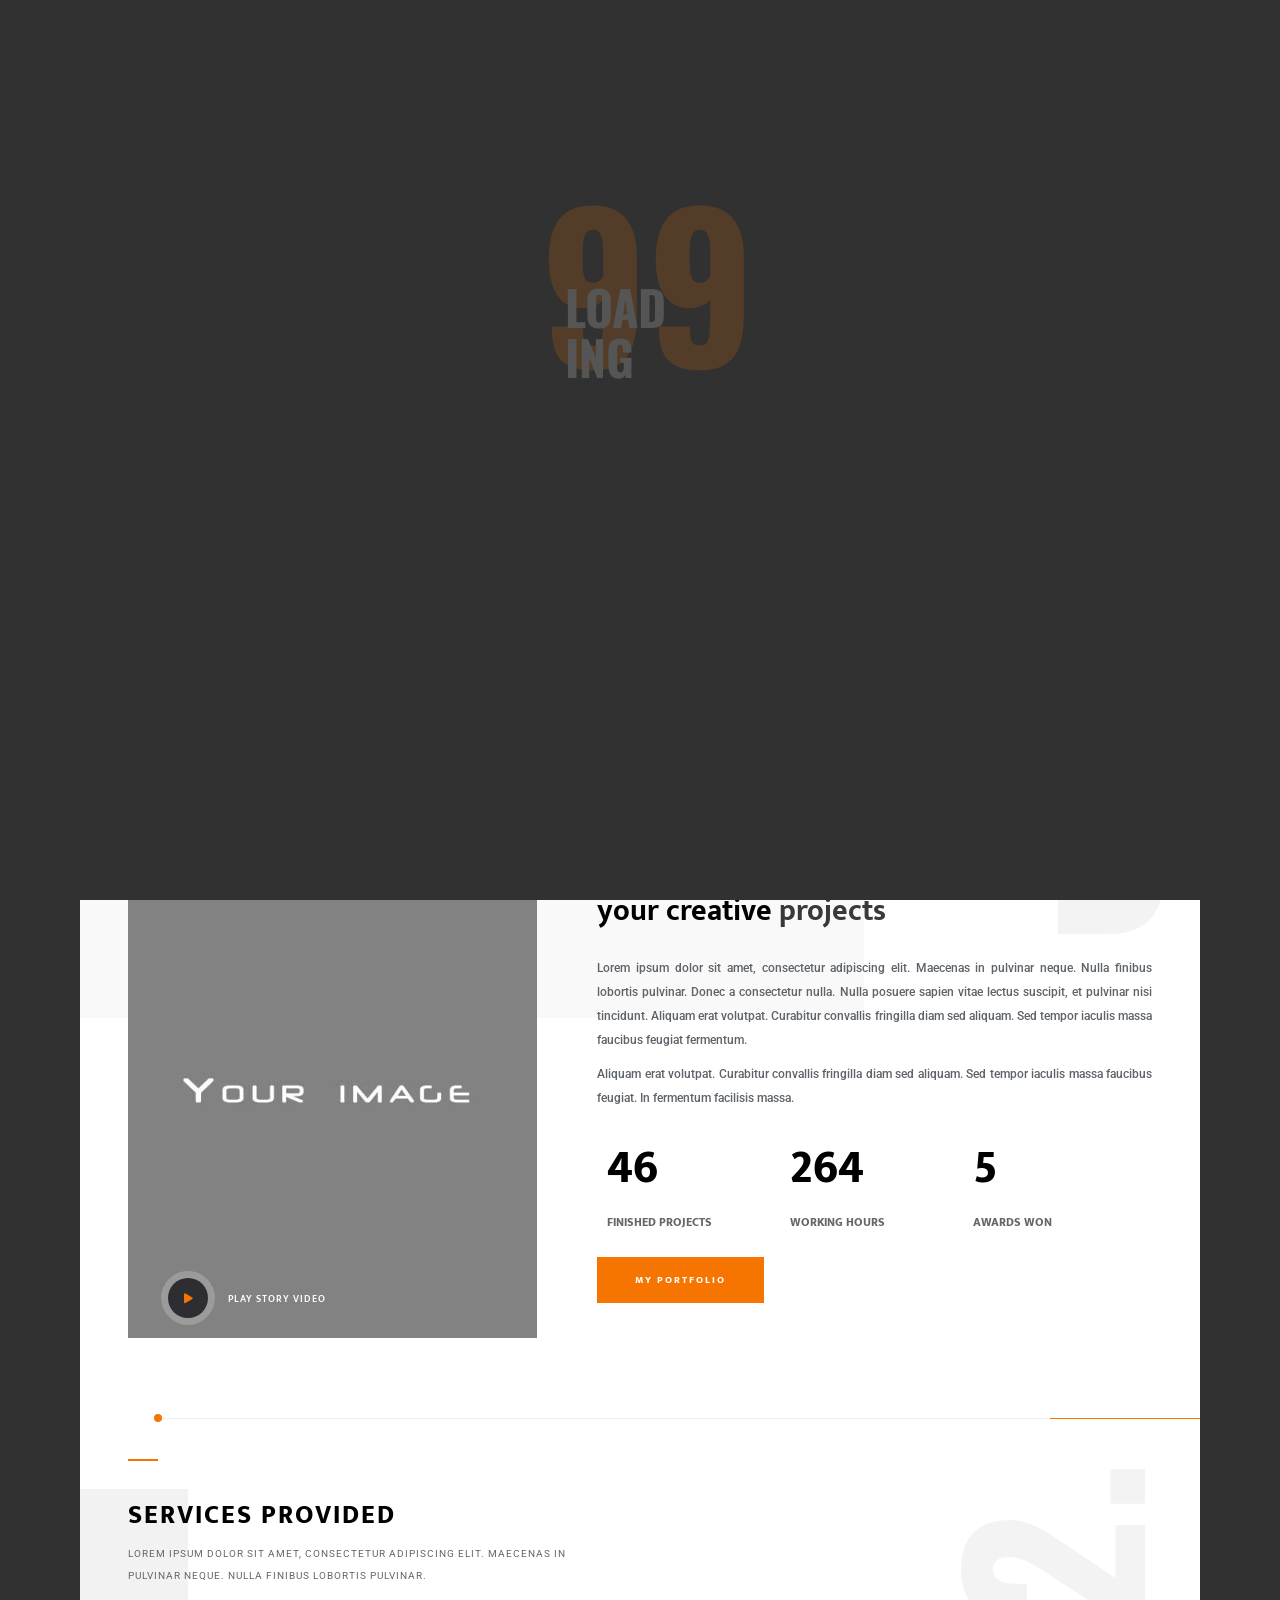
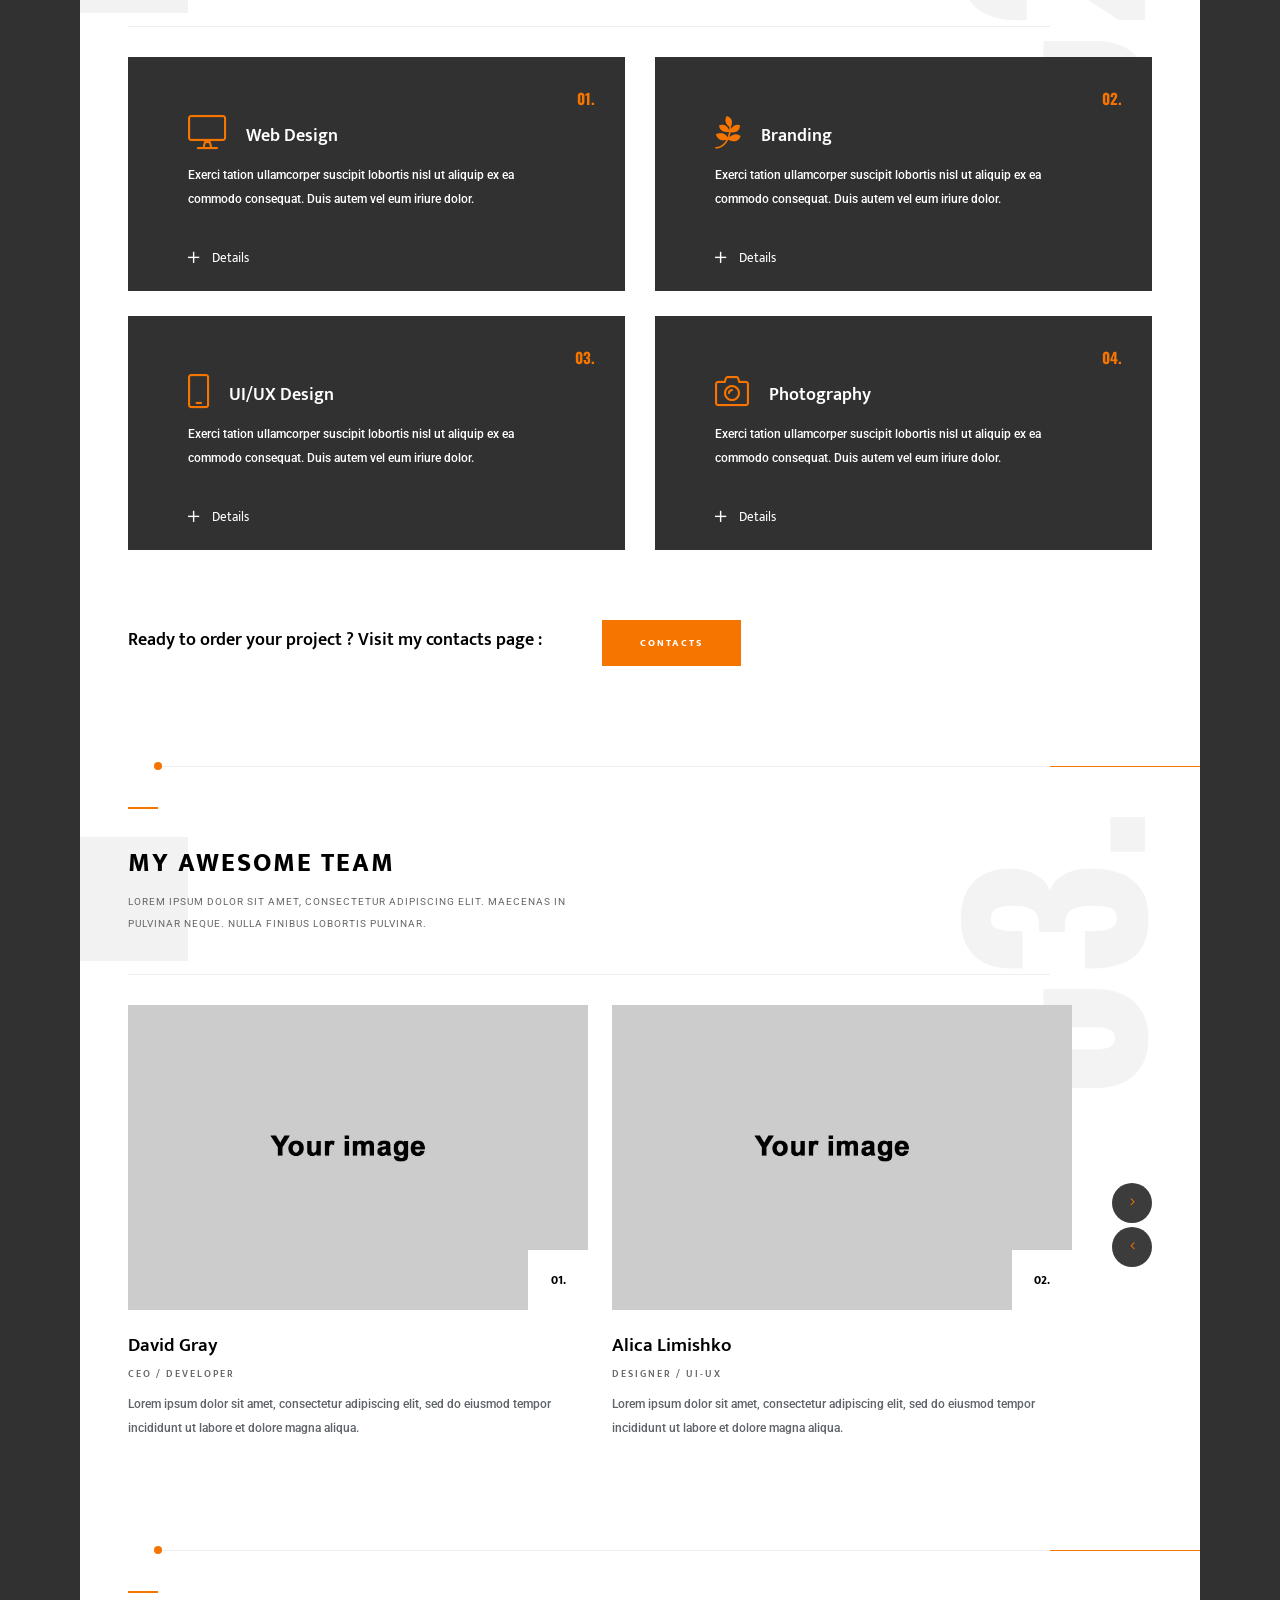
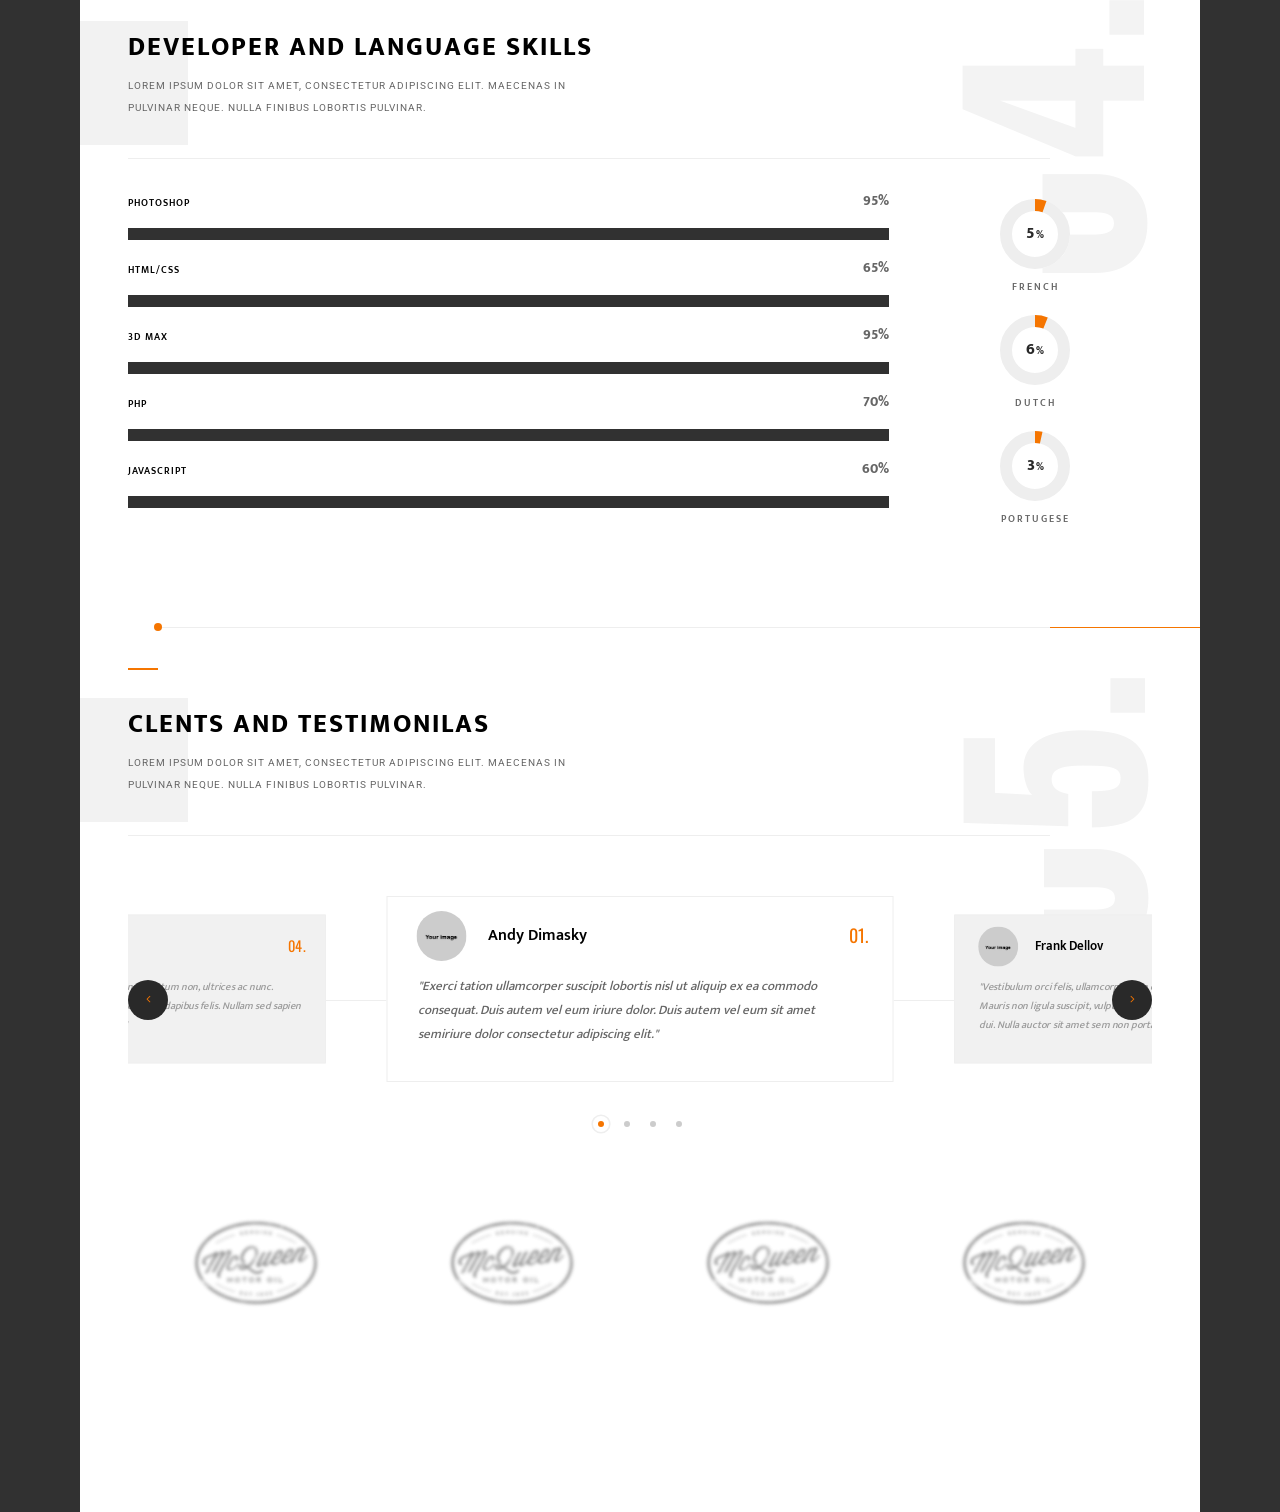
==== zonar/about.html @ 1a8ef39c "Initial commit" ====
<!DOCTYPE HTML>
<html lang="en">
    <head>
        <!--=============== basic  ===============-->
        <meta charset="UTF-8">
        <title>About Zonar - Creative  Responsive Personal Portfolio</title>
        <meta name="viewport" content="width=device-width, initial-scale=1.0, minimum-scale=1.0, maximum-scale=1.0, user-scalable=no">
        <meta name="robots" content="index, follow"/>
        <meta name="keywords" content=""/>
        <meta name="description" content=""/>
        <!--=============== css  ===============-->	
        <link type="text/css" rel="stylesheet" href="css/plugins.css">
        <link type="text/css" rel="stylesheet" href="css/style.css">
        <link type="text/css" rel="stylesheet" href="css/color.css">
        <!--=============== favicons ===============-->
        <link rel="shortcut icon" href="images/favicon.ico">
    </head>
    <body>
        <!-- loader   -->
        <div class="loader">
            <div class="loading-text-container "><span class="loading-text">Load<strong>ing</strong></span> <span class="loader_count">0</span></div>
            <div class="loader-anim"></div>
            <div class="loader-anim2 color-bg"></div>
        </div>
        <!-- loader  end-->
        <!-- main start  -->
        <div id="main">
            <!-- header--> 
            <header class="main-header">
                <!-- logo  -->
                <a href="index.html" class="ajax logo-holder"><img src="images/logo.png" alt=""></a>
                <!-- logo end -->
                <!-- nav-button-wrap-->
                <div class="nav-button but-hol">
                    <span  class="ncs"></span>
                    <span class="nos"></span>
                    <span class="nbs"></span>
                    <div class="menu-button-text">Menu</div>
                </div>
                <!-- nav-button-wrap end--> 
                <!-- header-contacts--> 
                <div class="header-contacts">
                    <ul>
                        <li><span>01. Call </span> <a href="tel:+4(897)56412322">+4(897)56412322</a></li>
                        <li><span>02. Write </span> <a href="mailto:theside@domain.com">zonar@domain.com</a></li>
                    </ul>
                    <a href="contacts.html" class="ajax contacts-btn">Get in touch</a>
                </div>
                <!-- header-contacts end--> 
            </header>
            <!-- header end--> 
            <!-- left-header-->      
            <aside class="left-header">
                <span class="lh_dec color-bg"></span>
                <div class="left-header_social">
                    <ul >
                        <li><a href="#" target="_blank"><i class="fab fa-facebook-f"></i></a></li>
                        <li><a href="#" target="_blank"><i class="fab fa-instagram"></i></a></li>
                        <li><a href="#" target="_blank"><i class="fab fa-twitter"></i></a></li>
                        <li><a href="#" target="_blank"><i class="fab fa-vk"></i></a></li>
                    </ul>
                </div>
            </aside>
            <!-- left-header end--> 
            <!-- share button--> 
            <div class="share-btn showshare color-bg"><span>Share <i class="fal fa-plus"></i></span></div>
            <!-- share button end--> 
            <!-- right header--> 
            <div class="hc_dec_color">
                <div class="page-subtitle"><span></span></div>
            </div>
            <!-- right header end--> 
            <!-- wrapper  -->	
            <div id="wrapper">
                <!-- navigation menu-->	
                <div class="nav-holder">
                    <div class="nav-holder-wrap but-hol">
                        <div class="nav-container fl-wrap">
                            <!-- nav -->
                            <nav class="nav-inner" id="menu">
                                <ul>
                                    <li>
                                        <a href="#">Home</a>
                                        <!--level 2 -->
                                        <ul>
                                            <li><a href="index.html" class="ajax">Slider</a></li>
                                            <li><a href="index2.html" class="ajax">Carousel</a></li>
                                            <li><a href="index3.html" class="ajax">Slideshow</a></li>
                                            <li><a href="index4.html" class="ajax">Video</a></li>
                                            <li><a href="index5.html" class="ajax">Image</a></li>
                                        </ul>
                                        <!--level 2 end -->
                                    </li>
                                    <li><a href="about.html" class="ajax act-link">About</a></li>
                                    <li>
                                        <a href="#">Portfolio</a>
                                        <!--level 2 -->
                                        <ul>
                                            <li><a href="portfolio.html" class="ajax">Horizonatal</a></li>
                                            <li><a href="portfolio3.html" class="ajax">Fullscreen Grid </a></li>
                                            <li><a href="portfolio2.html" class="ajax">Column Grid</a></li>
                                            <li><a href="portfolio4.html" class="ajax">Column Grid 2</a></li>
                                            <li>
                                                <a href="#">Single</a>
                                                <!--level 3 -->
                                                <ul>
                                                    <li><a href="portfolio-single.html" class="ajax">Style 1</a></li>
                                                    <li><a href="portfolio-single2.html" class="ajax">Style 2</a></li>
                                                    <li><a href="portfolio-single3.html" class="ajax">Style 3</a></li>
                                                    <li><a href="portfolio-single4.html" class="ajax">Style 4</a></li>
                                                    <li><a href="portfolio-single5.html" class="ajax">Style 5</a></li>
                                                </ul>
                                                <!--level 3 end -->
                                            </li>
                                        </ul>
                                        <!--level 2 end -->
                                    </li>
                                    <li><a href="contacts.html" class="ajax">Contacts</a></li>
                                    <li><a href="blog.html" class="ajax">Blog</a></li>
                                </ul>
                            </nav>
                            <!-- nav end-->
                        </div>
                        <div class="nav-footer"><span>&#169; Zonar 2020  /  All rights reserved. </span></div>
                        <div class="nav-holder-wrap_line"></div>
                        <div class="nav-holder-wrap_dec"></div>
                    </div>
                </div>
                <div class="nav-overlay"></div>
                <!-- navigation menu end  -->	
                <!-- content-->    
                <div class="content"  data-pagetitle="about me">
                    <div class="page-scroll-nav">
                        <nav class="scroll-init page-scroll-nav_wrap">
                            <ul class="no-list-style init_hidden_filter">
                                <li><a class="scroll-link fbgs act-sec" href="#sec1" data-bgtext="01"><span>About</span></a></li>
                                <li><a class="scroll-link fbgs" href="#sec2" data-bgtext="02"><span>Services</span></a></li>
                                <li><a class="scroll-link fbgs" href="#sec3" data-bgtext="03"><span>Team</span></a></li>
                                <li><a class="scroll-link fbgs" href="#sec4" data-bgtext="04"><span>Skills</span></a></li>
                                <li><a class="scroll-link fbgs" href="#sec5" data-bgtext="05"><span>Clients</span></a></li>
                            </ul>
                            <div class="psn_button act-filter"><i class="fal fa-sort"></i> FIlter </div>
                        </nav>
                    </div>
                    <!-- hero-section-dec-->                  
                    <div class="hero-section-dec color-bg">
                        <div class="progress-indicator">
                            <svg xmlns="http://www.w3.org/2000/svg"
                                viewBox="-1 -1 34 34">
                                <circle cx="16" cy="16" r="15.9155"
                                    class="progress-bar__background" />
                                <circle cx="16" cy="16" r="15.9155"
                                    class="progress-bar__progress 
                                    js-progress-bar" />
                            </svg>
                        </div>
                    </div>
                    <!-- hero-section-dec end--> 
                    <!--fixed-column-wrap-->
                    <div class="fixed-column-wrap">
                        <div class="pr-bg"></div>
                        <!--fixed-column-wrap-content-->
                        <div class="fixed-column-wrap-content">
                            <!--slideshow-container-->
                            <div class="slideshow-container">
                                <div class="slideshow-container_wrap fl-wrap full-height">
                                    <div class="swiper-container">
                                        <div class="swiper-wrapper">
                                            <!--ms_item-->
                                            <div class="swiper-slide">
                                                <div class="ms-item_fs fl-wrap">
                                                    <div class="bg par-elem"  data-bg="images/bg/1.jpg"  ></div>
                                                </div>
                                            </div>
                                            <!--ms_item end-->
                                            <!--ms_item-->
                                            <div class="swiper-slide ">
                                                <div class="ms-item_fs fl-wrap">
                                                    <div class="bg par-elem"  data-bg="images/bg/1.jpg"></div>
                                                </div>
                                            </div>
                                            <!--ms_item end-->
                                            <!--ms_item-->
                                            <div class="swiper-slide">
                                                <div class="ms-item_fs fl-wrap">
                                                    <div class="bg par-elem"  data-bg="images/bg/1.jpg"></div>
                                                </div>
                                            </div>
                                            <!--ms_item end-->
                                        </div>
                                    </div>
                                </div>
                            </div>
                            <!--slideshow-container end--> 
                            <div class="overlay"></div>
                            <div class="progress-bar-wrap bot-element">
                                <div class="progress-bar"></div>
                            </div>
                            <!--fixed-column-wrap_title-->
                            <div class="fixed-column-wrap_title first-tile_load">
                                <h2>About My<br> Studio</h2>
                                <p>Lorem ipsum dolor sit amet, consectetur adipiscing elit. Maecenas in pulvinar neque. Nulla finibus lobortis pulvinar.</p>
                            </div>
                            <!--fixed-column-wrap_title end-->
                            <div class="fixed-column-dec"></div>
                            <div class="scroll-notifer">Scroll Down  </div>
                            <div class="section-counter">
                                <div class="sc_current"><span>01</span></div>
                                <div class="sc_total"></div>
                            </div>
                            <div class="fcwc-pagination fcwc-wrap"></div>
                        </div>
                        <!--fixed-column-wrap-content end-->                                     
                    </div>
                    <!--fixed-column-wrap end-->
                    <!--column-wrap--> 
                    <div class="column-wrap">
                        <!--column-wrap-container -->   
                        <div class="column-wrap-container fl-wrap">
                            <div class="col-wc_dec"></div>
                            <section class="scroll_sec" id="sec1">
                                <div class="container">
                                    <div class="section-title">
                                        <h3>Some   Words About Me  </h3>
                                        <p>Lorem ipsum dolor sit amet, consectetur adipiscing elit. Maecenas in pulvinar neque. Nulla finibus lobortis pulvinar.  </p>
                                    </div>
                                    <div class="row">
                                        <div class="col-sm-5">
                                            <div class="dec-img   fl-wrap">
                                                <img src="images/about.jpg" class="respimg" alt="">
                                                <a class="video_link image-popup" href="https://vimeo.com/34741214"><i class="fas fa-play"></i><span>Play Story video</span></a>
                                            </div>
                                        </div>
                                        <div class="col-sm-7">
                                            <div class="main-about fl-wrap">
                                                <h2>Innovative solutions to boost <br><span> your creative </span>  projects</h2>
                                                <p>Lorem ipsum dolor sit amet, consectetur adipiscing elit. Maecenas in pulvinar neque. Nulla finibus lobortis pulvinar. Donec a consectetur nulla. Nulla posuere sapien vitae lectus suscipit, et pulvinar nisi tincidunt. Aliquam erat volutpat. Curabitur convallis fringilla diam sed aliquam. Sed tempor iaculis massa faucibus feugiat fermentum.</p>
                                                <p> Aliquam erat volutpat. Curabitur convallis fringilla diam sed aliquam. Sed tempor iaculis massa faucibus feugiat. In fermentum facilisis massa.</p>
                                                <div class="facts-container fl-wrap">
                                                    <!-- inline-facts -->
                                                    <div class="inline-facts-wrap">
                                                        <div class="inline-facts">
                                                            <div class="milestone-counter">
                                                                <div class="stats animaper">
                                                                    <div class="num" data-content="0" data-num="145">0</div>
                                                                </div>
                                                            </div>
                                                            <h6>Finished projects</h6>
                                                        </div>
                                                    </div>
                                                    <!-- inline-facts end -->
                                                    <!-- inline-facts  -->
                                                    <div class="inline-facts-wrap">
                                                        <div class="inline-facts">
                                                            <div class="milestone-counter">
                                                                <div class="stats animaper">
                                                                    <div class="num" data-content="0" data-num="825">0</div>
                                                                </div>
                                                            </div>
                                                            <h6>Working hours</h6>
                                                        </div>
                                                    </div>
                                                    <!-- inline-facts end -->
                                                    <!-- inline-facts  -->
                                                    <div class="inline-facts-wrap">
                                                        <div class="inline-facts">
                                                            <div class="milestone-counter">
                                                                <div class="stats animaper">
                                                                    <div class="num" data-content="0" data-num="15">0</div>
                                                                </div>
                                                            </div>
                                                            <h6>Awards won</h6>
                                                        </div>
                                                    </div>
                                                    <!-- inline-facts end --> 
                                                </div>
                                                <a href="portfolio.html" class="btn ajax  color-bg  fl-btn"><span>My Portfolio</span></a>
                                            </div>
                                        </div>
                                    </div>
                                </div>
                                <div class="section-number"> <span>0</span>1. </div>
                            </section>
                            <!-- section end-->
                            <div class="section-separator fl-wrap"><span></span></div>
                            <!-- section  --> 
                            <section class="scroll_sec" id="sec2">
                                <div class="container">
                                    <div class="section-title">
                                        <h3>Services Provided</h3>
                                        <p>Lorem ipsum dolor sit amet, consectetur adipiscing elit. Maecenas in pulvinar neque. Nulla finibus lobortis pulvinar.  </p>
                                    </div>
                                    <!--process-wrap  -->
                                    <div class="process-wrap fl-wrap">
                                        <div class="row">
                                            <div class=" col-sm-6">
                                                <div class="process-details">
                                                    <span class="pd-icon">
                                                    <i class="fal fa-desktop"></i>
                                                    </span>
                                                    <h4>Web Design</h4>
                                                    <div class="clearfix"></div>
                                                    <p>Exerci tation ullamcorper suscipit lobortis nisl ut aliquip ex ea commodo consequat. Duis autem vel eum iriure dolor.</p>
                                                    <span class="process-numder">01.</span>
                                                    <div class="show-phdc"><i class="fal fa-plus"></i> <span>Details</span></div>
                                                    <div class="proces-details-content">
                                                        <div class="close-hidden_pdc"><i class="fal fa-times"></i></div>
                                                        <div class="proces-details-content-wrap">
                                                            <ul class="pdcw_list fl-wrap">
                                                                <li>Concept</li>
                                                                <li>Design</li>
                                                                <li>3D Modeling</li>
                                                            </ul>
                                                            <p>Cras mattis iudicium purus sit amet fermentum at nos hinc posthac, sitientis piros afros. Lorem ipsum dolor sit amet, consectetur adipisici elit, petierunt uti sibi concilium totius Galliae in diem sed eius mod tempor incidunt ut labore et dolore magna aliqua. Pellentesque habitant morbi tristique senectus et netus piros labore et dolore magna.</p>
                                                        </div>
                                                    </div>
                                                </div>
                                            </div>
                                            <div class=" col-sm-6">
                                                <div class="process-details">
                                                    <span class="pd-icon">
                                                    <i class="fab fa-pagelines"></i>
                                                    </span>
                                                    <h4>Branding</h4>
                                                    <div class="clearfix"></div>
                                                    <p>Exerci tation ullamcorper suscipit lobortis nisl ut aliquip ex ea commodo consequat. Duis autem vel eum iriure dolor.</p>
                                                    <span class="process-numder">02.</span>
                                                    <div class="show-phdc"><i class="fal fa-plus"></i> <span>Details</span></div>
                                                    <div class="proces-details-content">
                                                        <div class="close-hidden_pdc"><i class="fal fa-times"></i></div>
                                                        <div class="proces-details-content-wrap">
                                                            <ul class="pdcw_list fl-wrap">
                                                                <li>Concept</li>
                                                                <li>Design</li>
                                                                <li>3D Modeling</li>
                                                            </ul>
                                                            <p>Cras mattis iudicium purus sit amet fermentum at nos hinc posthac, sitientis piros afros. Lorem ipsum dolor sit amet, consectetur adipisici elit, petierunt uti sibi concilium totius Galliae in diem sed eius mod tempor incidunt ut labore et dolore magna aliqua. Pellentesque habitant morbi tristique senectus et netus piros labore et dolore magna.</p>
                                                        </div>
                                                    </div>
                                                </div>
                                            </div>
                                            <div class=" col-sm-6">
                                                <div class="process-details">
                                                    <span class="pd-icon">
                                                    <i class="fal fa-mobile-android"></i>
                                                    </span>
                                                    <h4>UI/UX Design</h4>
                                                    <div class="clearfix"></div>
                                                    <p>Exerci tation ullamcorper suscipit lobortis nisl ut aliquip ex ea commodo consequat. Duis autem vel eum iriure dolor.</p>
                                                    <span class="process-numder">03.</span>
                                                    <div class="show-phdc"><i class="fal fa-plus"></i> <span>Details</span></div>
                                                    <div class="proces-details-content">
                                                        <div class="close-hidden_pdc"><i class="fal fa-times"></i></div>
                                                        <div class="proces-details-content-wrap">
                                                            <ul class="pdcw_list fl-wrap">
                                                                <li>Concept</li>
                                                                <li>Design</li>
                                                                <li>3D Modeling</li>
                                                            </ul>
                                                            <p>Cras mattis iudicium purus sit amet fermentum at nos hinc posthac, sitientis piros afros. Lorem ipsum dolor sit amet, consectetur adipisici elit, petierunt uti sibi concilium totius Galliae in diem sed eius mod tempor incidunt ut labore et dolore magna aliqua. Pellentesque habitant morbi tristique senectus et netus piros labore et dolore magna.</p>
                                                        </div>
                                                    </div>
                                                </div>
                                            </div>
                                            <div class=" col-sm-6">
                                                <div class="process-details">
                                                    <span class="pd-icon">
                                                    <i class="fal fa-camera-alt"></i>
                                                    </span>
                                                    <h4>Photography</h4>
                                                    <div class="clearfix"></div>
                                                    <p>Exerci tation ullamcorper suscipit lobortis nisl ut aliquip ex ea commodo consequat. Duis autem vel eum iriure dolor.</p>
                                                    <span class="process-numder">04.</span>
                                                    <div class="show-phdc"><i class="fal fa-plus"></i> <span>Details</span></div>
                                                    <div class="proces-details-content">
                                                        <div class="close-hidden_pdc"><i class="fal fa-times"></i></div>
                                                        <div class="proces-details-content-wrap">
                                                            <ul class="pdcw_list fl-wrap">
                                                                <li>Concept</li>
                                                                <li>Design</li>
                                                                <li>3D Modeling</li>
                                                            </ul>
                                                            <p>Cras mattis iudicium purus sit amet fermentum at nos hinc posthac, sitientis piros afros. Lorem ipsum dolor sit amet, consectetur adipisici elit, petierunt uti sibi concilium totius Galliae in diem sed eius mod tempor incidunt ut labore et dolore magna aliqua. Pellentesque habitant morbi tristique senectus et netus piros labore et dolore magna.</p>
                                                        </div>
                                                    </div>
                                                </div>
                                            </div>
                                        </div>
                                    </div>
                                    <!--process-wrap   end-->                                         
                                    <div class="srv-link-text fl-wrap">
                                        <h4>Ready to order your project ? Visit my contacts page :  </h4>
                                        <a href="contacts.html" class="btn ajax color-bg  fl-btn"><span>Contacts</span></a>
                                    </div>
                                </div>
                                <div class="section-number"> <span>0</span>2. </div>
                            </section>
                            <!-- section end-->
                            <div class="section-separator fl-wrap"><span></span></div>
                            <!--section -->
                            <section class="scroll_sec" id="sec3">
                                <div class="container">
                                    <div class="section-title">
                                        <h3>My Awesome Team</h3>
                                        <p>Lorem ipsum dolor sit amet, consectetur adipiscing elit. Maecenas in pulvinar neque. Nulla finibus lobortis pulvinar.  </p>
                                    </div>
                                    <!--grid-carousel-wrap -->
                                    <div class="grid-carousel-wrap fl-wrap">
                                        <div class="grid-carousel fl-wrap">
                                            <div class="swiper-container">
                                                <div class="swiper-wrapper">
                                                    <!-- team-box   --> 
                                                    <div class="swiper-slide">
                                                        <div class="team-box">
                                                            <div class="team-photo">
                                                                <div class="overlay"></div>
                                                                <img src="images/team/1.jpg" alt="" class="respimg"> 	
                                                                <a href="#" class="team-contact_btn color-bg"><i class="fal fa-envelope"></i></a>
                                                                <div class="team-info-num">01.</div>
                                                                <ul class="team-social">
                                                                    <li><a href="#" target="_blank"><i class="fab fa-facebook-f"></i></a></li>
                                                                    <li><a href="#" target="_blank"><i class="fab fa-instagram"></i></a></li>
                                                                    <li><a href="#" target="_blank"><i class="fab fa-twitter"></i></a></li>
                                                                    <li><a href="#" target="_blank"><i class="fab fa-vk"></i></a></li>
                                                                </ul>
                                                            </div>
                                                            <div class="team-info">
                                                                <h3>David Gray</h3>
                                                                <h4>CEO / Developer</h4>
                                                                <p>Lorem ipsum dolor sit amet, consectetur adipiscing elit, sed do eiusmod tempor incididunt ut labore et dolore magna aliqua.  </p>
                                                            </div>
                                                        </div>
                                                    </div>
                                                    <!-- team-box   end--> 
                                                    <!-- team-box   --> 
                                                    <div class="swiper-slide">
                                                        <div class="team-box">
                                                            <div class="team-photo">
                                                                <div class="overlay"></div>
                                                                <img src="images/team/1.jpg" alt="" class="respimg"> 	
                                                                <a href="#" class="team-contact_btn color-bg"><i class="fal fa-envelope"></i></a>
                                                                <div class="team-info-num">02.</div>
                                                                <ul class="team-social">
                                                                    <li><a href="#" target="_blank"><i class="fab fa-facebook-f"></i></a></li>
                                                                    <li><a href="#" target="_blank"><i class="fab fa-instagram"></i></a></li>
                                                                    <li><a href="#" target="_blank"><i class="fab fa-twitter"></i></a></li>
                                                                    <li><a href="#" target="_blank"><i class="fab fa-vk"></i></a></li>
                                                                </ul>
                                                            </div>
                                                            <div class="team-info">
                                                                <h3>Alica Limishko</h3>
                                                                <h4>Designer / UI-Ux</h4>
                                                                <p>Lorem ipsum dolor sit amet, consectetur adipiscing elit, sed do eiusmod tempor incididunt ut labore et dolore magna aliqua.  </p>
                                                            </div>
                                                        </div>
                                                    </div>
                                                    <!-- team-box   end-->
                                                    <!-- team-box   --> 
                                                    <div class="swiper-slide">
                                                        <div class="team-box">
                                                            <div class="team-photo">
                                                                <div class="overlay"></div>
                                                                <img src="images/team/1.jpg" alt="" class="respimg"> 	
                                                                <a href="#" class="team-contact_btn color-bg"><i class="fal fa-envelope"></i></a>
                                                                <div class="team-info-num">03.</div>
                                                                <ul class="team-social">
                                                                    <li><a href="#" target="_blank"><i class="fab fa-facebook-f"></i></a></li>
                                                                    <li><a href="#" target="_blank"><i class="fab fa-instagram"></i></a></li>
                                                                    <li><a href="#" target="_blank"><i class="fab fa-twitter"></i></a></li>
                                                                    <li><a href="#" target="_blank"><i class="fab fa-vk"></i></a></li>
                                                                </ul>
                                                            </div>
                                                            <div class="team-info">
                                                                <h3>Kevin Brunty</h3>
                                                                <h4>Photographer / Designer</h4>
                                                                <p>Lorem ipsum dolor sit amet, consectetur adipiscing elit, sed do eiusmod tempor incididunt ut labore et dolore magna aliqua.  </p>
                                                            </div>
                                                        </div>
                                                    </div>
                                                    <!-- team-box   end-->                                                    
                                                </div>
                                            </div>
                                        </div>
                                        <div class="gc-slider-cont-wrap">
                                            <div class="gc-slider-cont gc-slider-cont-next"><i class="fal fa-angle-right"></i></div>
                                            <div class="gc-slider-cont gc-slider-cont-prev"><i class="fal fa-angle-left"></i></div>
                                        </div>
                                    </div>
                                    <!--grid-carousel-wrap end -->
                                </div>
                                <div class="section-number"> <span>0</span>3. </div>
                            </section>
                            <!--section end-->     
                            <div class="section-separator fl-wrap"><span></span></div>
                            <!-- section  -->                      
                            <section class="scroll_sec" id="sec4">
                                <div class="container">
                                    <div class="section-title">
                                        <h3>Developer  and  Language  Skills</h3>
                                        <p>Lorem ipsum dolor sit amet, consectetur adipiscing elit. Maecenas in pulvinar neque. Nulla finibus lobortis pulvinar.  </p>
                                    </div>
                                    <div class="row">
                                        <div class="col-md-9">
                                            <div class="skillbar-box animaper">
                                                <div class="pr-bg pr-bg-white"></div>
                                                <!-- skill 1-->
                                                <div class="custom-skillbar-title"><span>Photoshop</span></div>
                                                <div class="skill-bar-percent">95%</div>
                                                <div class="skillbar-bg" data-percent="95%">
                                                    <div class="custom-skillbar"></div>
                                                </div>
                                                <!-- skill 2-->
                                                <div class="custom-skillbar-title"><span>HTML/Css</span></div>
                                                <div class="skill-bar-percent">65%</div>
                                                <div class="skillbar-bg" data-percent="65%">
                                                    <div class="custom-skillbar"></div>
                                                </div>
                                                <!-- skill 3-->
                                                <div class="custom-skillbar-title"><span>3D MAX</span></div>
                                                <div class="skill-bar-percent">95%</div>
                                                <div class="skillbar-bg" data-percent="95%">
                                                    <div class="custom-skillbar"></div>
                                                </div>
                                                <!-- skill 4-->
                                                <div class="custom-skillbar-title"><span>PHP</span></div>
                                                <div class="skill-bar-percent">70%</div>
                                                <div class="skillbar-bg" data-percent="70%">
                                                    <div class="custom-skillbar"></div>
                                                </div>
                                                <!-- skill 5-->
                                                <div class="custom-skillbar-title"><span>Javascript</span></div>
                                                <div class="skill-bar-percent">60%</div>
                                                <div class="skillbar-bg" data-percent="60%">
                                                    <div class="custom-skillbar"></div>
                                                </div>
                                            </div>
                                        </div>
                                        <div class="col-md-3">
                                            <div class="piechart-holder animaper" data-skcolor="#F57500">
                                                <!-- 1  -->
                                                <div class="piechart">
                                                    <span class="chart" data-percent="85">
                                                    <span class="percent"></span>
                                                    </span>
                                                    <div class="clearfix"></div>
                                                    <h4>French</h4>
                                                </div>
                                                <!-- 1 end -->
                                                <!-- 2  -->
                                                <div class="piechart">
                                                    <span class="chart" data-percent="95">
                                                    <span class="percent"></span>
                                                    </span>
                                                    <div class="clearfix"></div>
                                                    <h4>Dutch</h4>
                                                </div>
                                                <!-- 2 end  -->
                                                <!-- 2  -->
                                                <div class="piechart">
                                                    <span class="chart" data-percent="55">
                                                    <span class="percent"></span>
                                                    </span>
                                                    <div class="clearfix"></div>
                                                    <h4>Portugese</h4>
                                                </div>
                                                <!-- 2 end  -->                                                 
                                            </div>
                                        </div>
                                    </div>
                                </div>
                                <div class="section-number"> <span>0</span>4. </div>
                            </section>
                            <!--section end-->
                            <div class="section-separator fl-wrap"><span></span></div>
                            <!--section  --> 
                            <section class="scroll_sec" id="sec5">
                                <div class="container">
                                    <div class="section-title">
                                        <h3>Clents And Testimonilas</h3>
                                        <p>Lorem ipsum dolor sit amet, consectetur adipiscing elit. Maecenas in pulvinar neque. Nulla finibus lobortis pulvinar.  </p>
                                    </div>
                                    <div class="testimonilas-carousel-wrap fl-wrap">
                                        <div class="tc-button tc-button-next"><i class="fal fa-angle-right"></i></div>
                                        <div class="tc-button tc-button-prev"><i class="fal fa-angle-left"></i></div>
                                        <div class="testimonilas-carousel">
                                            <div class="swiper-container">
                                                <div class="swiper-wrapper">
                                                    <!--testi-item-->
                                                    <div class="swiper-slide">
                                                        <div class="testi-item fl-wrap">
                                                            <div class="testi-avatar"><img src="images/avatar/1.jpg" alt=""></div>
                                                            <div class="testimonilas-text fl-wrap">
                                                                <h3>Andy Dimasky</h3>
                                                                <p>"Exerci tation ullamcorper suscipit lobortis nisl ut aliquip ex ea commodo consequat. Duis autem vel eum iriure dolor. Duis autem vel eum  sit amet semiriure dolor consectetur adipiscing elit."</p>
                                                                <span class="testi-number">01.</span>
                                                            </div>
                                                        </div>
                                                    </div>
                                                    <!--testi-item end-->
                                                    <!--testi-item-->
                                                    <div class="swiper-slide">
                                                        <div class="testi-item fl-wrap">
                                                            <div class="testi-avatar"><img src="images/avatar/1.jpg" alt=""></div>
                                                            <div class="testimonilas-text fl-wrap">
                                                                <h3>Frank Dellov</h3>
                                                                <p>"Vestibulum orci felis, ullamcorper non condimentum non, ultrices ac nunc. Mauris non ligula suscipit, vulputate mi accumsan, dapibus felis. Nullam sed sapien dui. Nulla auctor sit amet sem non porta. "</p>
                                                                <span class="testi-number">02.</span>
                                                            </div>
                                                        </div>
                                                    </div>
                                                    <!--testi-item end-->
                                                    <!--testi-item-->
                                                    <div class="swiper-slide">
                                                        <div class="testi-item fl-wrap">
                                                            <div class="testi-avatar"><img src="images/avatar/1.jpg" alt=""></div>
                                                            <div class="testimonilas-text fl-wrap">
                                                                <h3>Centa Simpson</h3>
                                                                <p>"Vestibulum orci felis, ullamcorper non condimentum non, ultrices ac nunc. Mauris non ligula suscipit, vulputate mi accumsan, dapibus felis. Nullam sed sapien dui. Nulla auctor sit amet sem non porta. "</p>
                                                                <span class="testi-number">03.</span>
                                                            </div>
                                                        </div>
                                                    </div>
                                                    <!--testi-item end-->
                                                    <!--testi-item-->
                                                    <div class="swiper-slide">
                                                        <div class="testi-item fl-wrap">
                                                            <div class="testi-avatar"><img src="images/avatar/1.jpg" alt=""></div>
                                                            <div class="testimonilas-text fl-wrap">
                                                                <h3>Nicolo Svensky</h3>
                                                                <p>"Vestibulum orci felis, ullamcorper non condimentum non, ultrices ac nunc. Mauris non ligula suscipit, vulputate mi accumsan, dapibus felis. Nullam sed sapien dui. Nulla auctor sit amet sem non porta. "</p>
                                                                <span class="testi-number">04.</span>
                                                            </div>
                                                        </div>
                                                    </div>
                                                    <!--testi-item end-->
                                                </div>
                                            </div>
                                        </div>
                                        <div class="tc-pagination"></div>
                                    </div>
                                    <!-- client-list -->
                                    <div class="fl-wrap client-list">
                                        <ul class="">
                                            <li><a href="#" target="_blank"><img src="images/clients/1.png" alt=""></a></li>
                                            <li><a href="#" target="_blank"><img src="images/clients/1.png" alt=""></a></li>
                                            <li><a href="#" target="_blank"><img src="images/clients/1.png" alt=""></a></li>
                                            <li><a href="#" target="_blank"><img src="images/clients/1.png" alt=""></a></li>
                                        </ul>
                                        <!-- client-list end-->
                                    </div>
                                </div>
                                <div class="section-number"> <span>0</span>5. </div>
                            </section>
                            <!--section end-->                 
                        </div>
                        <!--column-wrap-container end -->          
                    </div>
                    <!--column-wrap end-->    
                    <div class="to-top-btn to-top"><i class="fal fa-long-arrow-up"></i></div>
                </div>
                <!-- content end--> 
                <div class="hero-scroll-down-notifer">
                    <div class="scroll-down-wrap ">
                        <div class="mousey">
                            <div class="scroller"></div>
                        </div>
                    </div>
                    <i class="far fa-angle-down"></i>
                </div>
                <!-- share-wrapper-->
                <div class="share-wrapper">
                    <div class="close-share-btn"><i class="fal fa-long-arrow-left"></i></div>
                    <div class="share-container fl-wrap  isShare"></div>
                </div>
                <!-- share-wrapper  end -->						
            </div>
            <!-- wrapper end -->
            <!-- cursor-->
            <div class="element">
                <div class="element-item"></div>
            </div>
            <!-- cursor end-->
        </div>
        <!-- Main end -->
        <!--=============== scripts  ===============-->
        <script   src="js/jquery.min.js"></script>
        <script   src="js/plugins.js"></script>
        <script   src="js/scripts.js"></script>
    </body>
</html>
---- zonar/css/plugins.css ----
/* CSS Document */
@charset "utf-8";
/*-reset -*/ 
html,body,div,span,applet,object,iframe,h1,h2,h3,h4,h5,h6,p,blockquote,pre,a,abbr,acronym,address,big,cite,code,del,dfn,em,font,img,ins,kbd,q,s,samp,small,strike,strong,sub,sup,tt,var,dl,dt,dd,ol,ul,li,fieldset,form,label,legend,table,caption,tbody,tfoot,thead,tr,th,td{border:none;outline:0;font-weight:inherit;font-style:inherit;font-size:100%;font-family:inherit;vertical-align:baseline;text-decoration:none;margin:0;padding:0;}
table{border-collapse:separate;border-spacing:0}
blockquote:before,blockquote:after,q:before,q:after{content:""}
*{margin:0;padding:0;-webkit-box-sizing: border-box;-moz-box-sizing: border-box;box-sizing: border-box;}
article, aside, details, figcaption, figure, footer, header, hgroup, menu, nav, section {display: block; }								  
ol, ul { list-style: none;}
blockquote, q { quotes: none;}
:focus { outline: 0;}
table { border-collapse: collapse; border-spacing: 0;}
img { border: 0; -ms-interpolation-mode: bicubic; vertical-align: middle; }
a{text-decoration:none; position:relative; color:#000;}
audio,video,canvas {max-width: 100%;}
/*!  Bootstrap Grid  */
 @media (min-width:768px){.container{width:750px}}@media (min-width:992px){.container{width:970px}}@media (min-width:1064px){.container{width:1170px}}.container-fluid{margin-right:auto;margin-left:auto;padding-left:15px;padding-right:15px}.row{margin-left:-15px;margin-right:-15px}.col-xs-1, .col-sm-1, .col-md-1, .col-lg-1, .col-xs-2, .col-sm-2, .col-md-2, .col-lg-2, .col-xs-3, .col-sm-3, .col-md-3, .col-lg-3, .col-xs-4, .col-sm-4, .col-md-4, .col-lg-4, .col-xs-5, .col-sm-5, .col-md-5, .col-lg-5, .col-xs-6, .col-sm-6, .col-md-6, .col-lg-6, .col-xs-7, .col-sm-7, .col-md-7, .col-lg-7, .col-xs-8, .col-sm-8, .col-md-8, .col-lg-8, .col-xs-9, .col-sm-9, .col-md-9, .col-lg-9, .col-xs-10, .col-sm-10, .col-md-10, .col-lg-10, .col-xs-11, .col-sm-11, .col-md-11, .col-lg-11, .col-xs-12, .col-sm-12, .col-md-12, .col-lg-12{position:relative;min-height:1px;padding-left:15px;padding-right:15px}.col-xs-1, .col-xs-2, .col-xs-3, .col-xs-4, .col-xs-5, .col-xs-6, .col-xs-7, .col-xs-8, .col-xs-9, .col-xs-10, .col-xs-11, .col-xs-12{float:left}.col-xs-12{width:100%}.col-xs-11{width:91.66666667%}.col-xs-10{width:83.33333333%}.col-xs-9{width:75%}.col-xs-8{width:66.66666667%}.col-xs-7{width:58.33333333%}.col-xs-6{width:50%}.col-xs-5{width:41.66666667%}.col-xs-4{width:33.33333333%}.col-xs-3{width:25%}.col-xs-2{width:16.66666667%}.col-xs-1{width:8.33333333%}.col-xs-pull-12{right:100%}.col-xs-pull-11{right:91.66666667%}.col-xs-pull-10{right:83.33333333%}.col-xs-pull-9{right:75%}.col-xs-pull-8{right:66.66666667%}.col-xs-pull-7{right:58.33333333%}.col-xs-pull-6{right:50%}.col-xs-pull-5{right:41.66666667%}.col-xs-pull-4{right:33.33333333%}.col-xs-pull-3{right:25%}.col-xs-pull-2{right:16.66666667%}.col-xs-pull-1{right:8.33333333%}.col-xs-pull-0{right:auto}.col-xs-push-12{left:100%}.col-xs-push-11{left:91.66666667%}.col-xs-push-10{left:83.33333333%}.col-xs-push-9{left:75%}.col-xs-push-8{left:66.66666667%}.col-xs-push-7{left:58.33333333%}.col-xs-push-6{left:50%}.col-xs-push-5{left:41.66666667%}.col-xs-push-4{left:33.33333333%}.col-xs-push-3{left:25%}.col-xs-push-2{left:16.66666667%}.col-xs-push-1{left:8.33333333%}.col-xs-push-0{left:auto}.col-xs-offset-12{margin-left:100%}.col-xs-offset-11{margin-left:91.66666667%}.col-xs-offset-10{margin-left:83.33333333%}.col-xs-offset-9{margin-left:75%}.col-xs-offset-8{margin-left:66.66666667%}.col-xs-offset-7{margin-left:58.33333333%}.col-xs-offset-6{margin-left:50%}.col-xs-offset-5{margin-left:41.66666667%}.col-xs-offset-4{margin-left:33.33333333%}.col-xs-offset-3{margin-left:25%}.col-xs-offset-2{margin-left:16.66666667%}.col-xs-offset-1{margin-left:8.33333333%}.col-xs-offset-0{margin-left:0}@media (min-width:768px){.col-sm-1, .col-sm-2, .col-sm-3, .col-sm-4, .col-sm-5, .col-sm-6, .col-sm-7, .col-sm-8, .col-sm-9, .col-sm-10, .col-sm-11, .col-sm-12{float:left}.col-sm-12{width:100%}.col-sm-11{width:91.66666667%}.col-sm-10{width:83.33333333%}.col-sm-9{width:75%}.col-sm-8{width:66.66666667%}.col-sm-7{width:58.33333333%}.col-sm-6{width:50%}.col-sm-5{width:41.66666667%}.col-sm-4{width:33.33333333%}.col-sm-3{width:25%}.col-sm-2{width:16.66666667%}.col-sm-1{width:8.33333333%}.col-sm-pull-12{right:100%}.col-sm-pull-11{right:91.66666667%}.col-sm-pull-10{right:83.33333333%}.col-sm-pull-9{right:75%}.col-sm-pull-8{right:66.66666667%}.col-sm-pull-7{right:58.33333333%}.col-sm-pull-6{right:50%}.col-sm-pull-5{right:41.66666667%}.col-sm-pull-4{right:33.33333333%}.col-sm-pull-3{right:25%}.col-sm-pull-2{right:16.66666667%}.col-sm-pull-1{right:8.33333333%}.col-sm-pull-0{right:auto}.col-sm-push-12{left:100%}.col-sm-push-11{left:91.66666667%}.col-sm-push-10{left:83.33333333%}.col-sm-push-9{left:75%}.col-sm-push-8{left:66.66666667%}.col-sm-push-7{left:58.33333333%}.col-sm-push-6{left:50%}.col-sm-push-5{left:41.66666667%}.col-sm-push-4{left:33.33333333%}.col-sm-push-3{left:25%}.col-sm-push-2{left:16.66666667%}.col-sm-push-1{left:8.33333333%}.col-sm-push-0{left:auto}.col-sm-offset-12{margin-left:100%}.col-sm-offset-11{margin-left:91.66666667%}.col-sm-offset-10{margin-left:83.33333333%}.col-sm-offset-9{margin-left:75%}.col-sm-offset-8{margin-left:66.66666667%}.col-sm-offset-7{margin-left:58.33333333%}.col-sm-offset-6{margin-left:50%}.col-sm-offset-5{margin-left:41.66666667%}.col-sm-offset-4{margin-left:33.33333333%}.col-sm-offset-3{margin-left:25%}.col-sm-offset-2{margin-left:16.66666667%}.col-sm-offset-1{margin-left:8.33333333%}.col-sm-offset-0{margin-left:0}}@media (min-width:1064px){.col-md-1, .col-md-2, .col-md-3, .col-md-4, .col-md-5, .col-md-6, .col-md-7, .col-md-8, .col-md-9, .col-md-10, .col-md-11, .col-md-12{float:left}.col-md-12{width:100%}.col-md-11{width:91.66666667%}.col-md-10{width:83.33333333%}.col-md-9{width:75%}.col-md-8{width:66.66666667%}.col-md-7{width:58.33333333%}.col-md-6{width:50%}.col-md-5{width:41.66666667%}.col-md-4{width:33.33333333%}.col-md-3{width:25%}.col-md-2{width:16.66666667%}.col-md-1{width:8.33333333%}.col-md-pull-12{right:100%}.col-md-pull-11{right:91.66666667%}.col-md-pull-10{right:83.33333333%}.col-md-pull-9{right:75%}.col-md-pull-8{right:66.66666667%}.col-md-pull-7{right:58.33333333%}.col-md-pull-6{right:50%}.col-md-pull-5{right:41.66666667%}.col-md-pull-4{right:33.33333333%}.col-md-pull-3{right:25%}.col-md-pull-2{right:16.66666667%}.col-md-pull-1{right:8.33333333%}.col-md-pull-0{right:auto}.col-md-push-12{left:100%}.col-md-push-11{left:91.66666667%}.col-md-push-10{left:83.33333333%}.col-md-push-9{left:75%}.col-md-push-8{left:66.66666667%}.col-md-push-7{left:58.33333333%}.col-md-push-6{left:50%}.col-md-push-5{left:41.66666667%}.col-md-push-4{left:33.33333333%}.col-md-push-3{left:25%}.col-md-push-2{left:16.66666667%}.col-md-push-1{left:8.33333333%}.col-md-push-0{left:auto}.col-md-offset-12{margin-left:100%}.col-md-offset-11{margin-left:91.66666667%}.col-md-offset-10{margin-left:83.33333333%}.col-md-offset-9{margin-left:75%}.col-md-offset-8{margin-left:66.66666667%}.col-md-offset-7{margin-left:58.33333333%}.col-md-offset-6{margin-left:50%}.col-md-offset-5{margin-left:41.66666667%}.col-md-offset-4{margin-left:33.33333333%}.col-md-offset-3{margin-left:25%}.col-md-offset-2{margin-left:16.66666667%}.col-md-offset-1{margin-left:8.33333333%}.col-md-offset-0{margin-left:0}}@media (min-width:1200px){.col-lg-1, .col-lg-2, .col-lg-3, .col-lg-4, .col-lg-5, .col-lg-6, .col-lg-7, .col-lg-8, .col-lg-9, .col-lg-10, .col-lg-11, .col-lg-12{float:left}.col-lg-12{width:100%}.col-lg-11{width:91.66666667%}.col-lg-10{width:83.33333333%}.col-lg-9{width:75%}.col-lg-8{width:66.66666667%}.col-lg-7{width:58.33333333%}.col-lg-6{width:50%}.col-lg-5{width:41.66666667%}.col-lg-4{width:33.33333333%}.col-lg-3{width:25%}.col-lg-2{width:16.66666667%}.col-lg-1{width:8.33333333%}.col-lg-pull-12{right:100%}.col-lg-pull-11{right:91.66666667%}.col-lg-pull-10{right:83.33333333%}.col-lg-pull-9{right:75%}.col-lg-pull-8{right:66.66666667%}.col-lg-pull-7{right:58.33333333%}.col-lg-pull-6{right:50%}.col-lg-pull-5{right:41.66666667%}.col-lg-pull-4{right:33.33333333%}.col-lg-pull-3{right:25%}.col-lg-pull-2{right:16.66666667%}.col-lg-pull-1{right:8.33333333%}.col-lg-pull-0{right:auto}.col-lg-push-12{left:100%}.col-lg-push-11{left:91.66666667%}.col-lg-push-10{left:83.33333333%}.col-lg-push-9{left:75%}.col-lg-push-8{left:66.66666667%}.col-lg-push-7{left:58.33333333%}.col-lg-push-6{left:50%}.col-lg-push-5{left:41.66666667%}.col-lg-push-4{left:33.33333333%}.col-lg-push-3{left:25%}.col-lg-push-2{left:16.66666667%}.col-lg-push-1{left:8.33333333%}.col-lg-push-0{left:auto}.col-lg-offset-12{margin-left:100%}.col-lg-offset-11{margin-left:91.66666667%}.col-lg-offset-10{margin-left:83.33333333%}.col-lg-offset-9{margin-left:75%}.col-lg-offset-8{margin-left:66.66666667%}.col-lg-offset-7{margin-left:58.33333333%}.col-lg-offset-6{margin-left:50%}.col-lg-offset-5{margin-left:41.66666667%}.col-lg-offset-4{margin-left:33.33333333%}.col-lg-offset-3{margin-left:25%}.col-lg-offset-2{margin-left:16.66666667%}.col-lg-offset-1{margin-left:8.33333333%}.col-lg-offset-0{margin-left:0}}.clearfix:before,.clearfix:after,.container:before,.container:after,.container-fluid:before,.container-fluid:after,.row:before,.row:after{content:" ";display:table}.clearfix:after,.container:after,.container-fluid:after,.row:after{clear:both}.center-block{display:block;margin-left:auto;margin-right:auto}.pull-right{float:right !important}.pull-left{float:left !important}.hide{display:none !important}.show{display:block !important}.invisible{visibility:hidden}.text-hide{font:0/0 a;color:transparent;text-shadow:none;background-color:transparent;border:0}.hidden{display:none !important;visibility:hidden !important}.affix{position:fixed}@-ms-viewport{width:device-width}.visible-xs,.visible-sm,.visible-md,.visible-lg{display:none !important}.visible-xs-block,.visible-xs-inline,.visible-xs-inline-block,.visible-sm-block,.visible-sm-inline,.visible-sm-inline-block,.visible-md-block,.visible-md-inline,.visible-md-inline-block,.visible-lg-block,.visible-lg-inline,.visible-lg-inline-block{display:none !important}@media (max-width:767px){.visible-xs{display:block !important}table.visible-xs{display:table}tr.visible-xs{display:table-row !important}th.visible-xs,td.visible-xs{display:table-cell !important}}@media (max-width:767px){.visible-xs-block{display:block !important}}@media (max-width:767px){.visible-xs-inline{display:inline !important}}@media (max-width:767px){.visible-xs-inline-block{display:inline-block !important}}@media (min-width:768px) and (max-width:991px){.visible-sm{display:block !important}table.visible-sm{display:table}tr.visible-sm{display:table-row !important}th.visible-sm,td.visible-sm{display:table-cell !important}}@media (min-width:768px) and (max-width:991px){.visible-sm-block{display:block !important}}@media (min-width:768px) and (max-width:991px){.visible-sm-inline{display:inline !important}}@media (min-width:768px) and (max-width:991px){.visible-sm-inline-block{display:inline-block !important}}@media (min-width:992px) and (max-width:1199px){.visible-md{display:block !important}table.visible-md{display:table}tr.visible-md{display:table-row !important}th.visible-md,td.visible-md{display:table-cell !important}}@media (min-width:992px) and (max-width:1199px){.visible-md-block{display:block !important}}@media (min-width:992px) and (max-width:1199px){.visible-md-inline{display:inline !important}}@media (min-width:992px) and (max-width:1199px){.visible-md-inline-block{display:inline-block !important}}@media (min-width:1200px){.visible-lg{display:block !important}table.visible-lg{display:table}tr.visible-lg{display:table-row !important}th.visible-lg,td.visible-lg{display:table-cell !important}}@media (min-width:1200px){.visible-lg-block{display:block !important}}@media (min-width:1200px){.visible-lg-inline{display:inline !important}}@media (min-width:1200px){.visible-lg-inline-block{display:inline-block !important}}@media (max-width:767px){.hidden-xs{display:none !important}}@media (min-width:768px) and (max-width:991px){.hidden-sm{display:none !important}}@media (min-width:992px) and (max-width:1199px){.hidden-md{display:none !important}}@media (min-width:1200px){.hidden-lg{display:none !important}}.visible-print{display:none !important}@media print{.visible-print{display:block !important}table.visible-print{display:table}tr.visible-print{display:table-row !important}th.visible-print,td.visible-print{display:table-cell !important}}.visible-print-block{display:none !important}@media print{.visible-print-block{display:block !important}}.visible-print-inline{display:none !important}@media print{.visible-print-inline{display:inline !important}}.visible-print-inline-block{display:none !important}@media print{.visible-print-inline-block{display:inline-block !important}}@media print{.hidden-print{display:none !important}}
/*!
 * Font Awesome Pro 5.12.0 by @fontawesome - https://fontawesome.com
 * License - https://fontawesome.com/license (Commercial License)
 */
.fa,.fab,.fad,.fal,.far,.fas{-moz-osx-font-smoothing:grayscale;-webkit-font-smoothing:antialiased;display:inline-block;font-style:normal;font-variant:normal;text-rendering:auto;line-height:1}.fa-lg{font-size:1.33333em;line-height:.75em;vertical-align:-.0667em}.fa-xs{font-size:.75em}.fa-sm{font-size:.875em}.fa-1x{font-size:1em}.fa-2x{font-size:2em}.fa-3x{font-size:3em}.fa-4x{font-size:4em}.fa-5x{font-size:5em}.fa-6x{font-size:6em}.fa-7x{font-size:7em}.fa-8x{font-size:8em}.fa-9x{font-size:9em}.fa-10x{font-size:10em}.fa-fw{text-align:center;width:1.25em}.fa-ul{list-style-type:none;margin-left:2.5em;padding-left:0}.fa-ul>li{position:relative}.fa-li{left:-2em;position:absolute;text-align:center;width:2em;line-height:inherit}.fa-border{border:.08em solid #eee;border-radius:.1em;padding:.2em .25em .15em}.fa-pull-left{float:left}.fa-pull-right{float:right}.fa.fa-pull-left,.fab.fa-pull-left,.fal.fa-pull-left,.far.fa-pull-left,.fas.fa-pull-left{margin-right:.3em}.fa.fa-pull-right,.fab.fa-pull-right,.fal.fa-pull-right,.far.fa-pull-right,.fas.fa-pull-right{margin-left:.3em}.fa-spin{-webkit-animation:fa-spin 2s linear infinite;animation:fa-spin 2s linear infinite}.fa-pulse{-webkit-animation:fa-spin 1s steps(8) infinite;animation:fa-spin 1s steps(8) infinite}@-webkit-keyframes fa-spin{0%{-webkit-transform:rotate(0deg);transform:rotate(0deg)}to{-webkit-transform:rotate(1turn);transform:rotate(1turn)}}@keyframes fa-spin{0%{-webkit-transform:rotate(0deg);transform:rotate(0deg)}to{-webkit-transform:rotate(1turn);transform:rotate(1turn)}}.fa-rotate-90{-ms-filter:"progid:DXImageTransform.Microsoft.BasicImage(rotation=1)";-webkit-transform:rotate(90deg);transform:rotate(90deg)}.fa-rotate-180{-ms-filter:"progid:DXImageTransform.Microsoft.BasicImage(rotation=2)";-webkit-transform:rotate(180deg);transform:rotate(180deg)}.fa-rotate-270{-ms-filter:"progid:DXImageTransform.Microsoft.BasicImage(rotation=3)";-webkit-transform:rotate(270deg);transform:rotate(270deg)}.fa-flip-horizontal{-ms-filter:"progid:DXImageTransform.Microsoft.BasicImage(rotation=0, mirror=1)";-webkit-transform:scaleX(-1);transform:scaleX(-1)}.fa-flip-vertical{-webkit-transform:scaleY(-1);transform:scaleY(-1)}.fa-flip-both,.fa-flip-horizontal.fa-flip-vertical,.fa-flip-vertical{-ms-filter:"progid:DXImageTransform.Microsoft.BasicImage(rotation=2, mirror=1)"}.fa-flip-both,.fa-flip-horizontal.fa-flip-vertical{-webkit-transform:scale(-1);transform:scale(-1)}:root .fa-flip-both,:root .fa-flip-horizontal,:root .fa-flip-vertical,:root .fa-rotate-90,:root .fa-rotate-180,:root .fa-rotate-270{-webkit-filter:none;filter:none}.fa-stack{display:inline-block;height:2em;line-height:2em;position:relative;vertical-align:middle;width:2.5em}.fa-stack-1x,.fa-stack-2x{left:0;position:absolute;text-align:center;width:100%}.fa-stack-1x{line-height:inherit}.fa-stack-2x{font-size:2em}.fa-inverse{color:#fff}.fa-500px:before{content:"\f26e"}.fa-abacus:before{content:"\f640"}.fa-accessible-icon:before{content:"\f368"}.fa-accusoft:before{content:"\f369"}.fa-acorn:before{content:"\f6ae"}.fa-acquisitions-incorporated:before{content:"\f6af"}.fa-ad:before{content:"\f641"}.fa-address-book:before{content:"\f2b9"}.fa-address-card:before{content:"\f2bb"}.fa-adjust:before{content:"\f042"}.fa-adn:before{content:"\f170"}.fa-adobe:before{content:"\f778"}.fa-adversal:before{content:"\f36a"}.fa-affiliatetheme:before{content:"\f36b"}.fa-air-conditioner:before{content:"\f8f4"}.fa-air-freshener:before{content:"\f5d0"}.fa-airbnb:before{content:"\f834"}.fa-alarm-clock:before{content:"\f34e"}.fa-alarm-exclamation:before{content:"\f843"}.fa-alarm-plus:before{content:"\f844"}.fa-alarm-snooze:before{content:"\f845"}.fa-album:before{content:"\f89f"}.fa-album-collection:before{content:"\f8a0"}.fa-algolia:before{content:"\f36c"}.fa-alicorn:before{content:"\f6b0"}.fa-alien:before{content:"\f8f5"}.fa-alien-monster:before{content:"\f8f6"}.fa-align-center:before{content:"\f037"}.fa-align-justify:before{content:"\f039"}.fa-align-left:before{content:"\f036"}.fa-align-right:before{content:"\f038"}.fa-align-slash:before{content:"\f846"}.fa-alipay:before{content:"\f642"}.fa-allergies:before{content:"\f461"}.fa-amazon:before{content:"\f270"}.fa-amazon-pay:before{content:"\f42c"}.fa-ambulance:before{content:"\f0f9"}.fa-american-sign-language-interpreting:before{content:"\f2a3"}.fa-amilia:before{content:"\f36d"}.fa-amp-guitar:before{content:"\f8a1"}.fa-analytics:before{content:"\f643"}.fa-anchor:before{content:"\f13d"}.fa-android:before{content:"\f17b"}.fa-angel:before{content:"\f779"}.fa-angellist:before{content:"\f209"}.fa-angle-double-down:before{content:"\f103"}.fa-angle-double-left:before{content:"\f100"}.fa-angle-double-right:before{content:"\f101"}.fa-angle-double-up:before{content:"\f102"}.fa-angle-down:before{content:"\f107"}.fa-angle-left:before{content:"\f104"}.fa-angle-right:before{content:"\f105"}.fa-angle-up:before{content:"\f106"}.fa-angry:before{content:"\f556"}.fa-angrycreative:before{content:"\f36e"}.fa-angular:before{content:"\f420"}.fa-ankh:before{content:"\f644"}.fa-app-store:before{content:"\f36f"}.fa-app-store-ios:before{content:"\f370"}.fa-apper:before{content:"\f371"}.fa-apple:before{content:"\f179"}.fa-apple-alt:before{content:"\f5d1"}.fa-apple-crate:before{content:"\f6b1"}.fa-apple-pay:before{content:"\f415"}.fa-archive:before{content:"\f187"}.fa-archway:before{content:"\f557"}.fa-arrow-alt-circle-down:before{content:"\f358"}.fa-arrow-alt-circle-left:before{content:"\f359"}.fa-arrow-alt-circle-right:before{content:"\f35a"}.fa-arrow-alt-circle-up:before{content:"\f35b"}.fa-arrow-alt-down:before{content:"\f354"}.fa-arrow-alt-from-bottom:before{content:"\f346"}.fa-arrow-alt-from-left:before{content:"\f347"}.fa-arrow-alt-from-right:before{content:"\f348"}.fa-arrow-alt-from-top:before{content:"\f349"}.fa-arrow-alt-left:before{content:"\f355"}.fa-arrow-alt-right:before{content:"\f356"}.fa-arrow-alt-square-down:before{content:"\f350"}.fa-arrow-alt-square-left:before{content:"\f351"}.fa-arrow-alt-square-right:before{content:"\f352"}.fa-arrow-alt-square-up:before{content:"\f353"}.fa-arrow-alt-to-bottom:before{content:"\f34a"}.fa-arrow-alt-to-left:before{content:"\f34b"}.fa-arrow-alt-to-right:before{content:"\f34c"}.fa-arrow-alt-to-top:before{content:"\f34d"}.fa-arrow-alt-up:before{content:"\f357"}.fa-arrow-circle-down:before{content:"\f0ab"}.fa-arrow-circle-left:before{content:"\f0a8"}.fa-arrow-circle-right:before{content:"\f0a9"}.fa-arrow-circle-up:before{content:"\f0aa"}.fa-arrow-down:before{content:"\f063"}.fa-arrow-from-bottom:before{content:"\f342"}.fa-arrow-from-left:before{content:"\f343"}.fa-arrow-from-right:before{content:"\f344"}.fa-arrow-from-top:before{content:"\f345"}.fa-arrow-left:before{content:"\f060"}.fa-arrow-right:before{content:"\f061"}.fa-arrow-square-down:before{content:"\f339"}.fa-arrow-square-left:before{content:"\f33a"}.fa-arrow-square-right:before{content:"\f33b"}.fa-arrow-square-up:before{content:"\f33c"}.fa-arrow-to-bottom:before{content:"\f33d"}.fa-arrow-to-left:before{content:"\f33e"}.fa-arrow-to-right:before{content:"\f340"}.fa-arrow-to-top:before{content:"\f341"}.fa-arrow-up:before{content:"\f062"}.fa-arrows:before{content:"\f047"}.fa-arrows-alt:before{content:"\f0b2"}.fa-arrows-alt-h:before{content:"\f337"}.fa-arrows-alt-v:before{content:"\f338"}.fa-arrows-h:before{content:"\f07e"}.fa-arrows-v:before{content:"\f07d"}.fa-artstation:before{content:"\f77a"}.fa-assistive-listening-systems:before{content:"\f2a2"}.fa-asterisk:before{content:"\f069"}.fa-asymmetrik:before{content:"\f372"}.fa-at:before{content:"\f1fa"}.fa-atlas:before{content:"\f558"}.fa-atlassian:before{content:"\f77b"}.fa-atom:before{content:"\f5d2"}.fa-atom-alt:before{content:"\f5d3"}.fa-audible:before{content:"\f373"}.fa-audio-description:before{content:"\f29e"}.fa-autoprefixer:before{content:"\f41c"}.fa-avianex:before{content:"\f374"}.fa-aviato:before{content:"\f421"}.fa-award:before{content:"\f559"}.fa-aws:before{content:"\f375"}.fa-axe:before{content:"\f6b2"}.fa-axe-battle:before{content:"\f6b3"}.fa-baby:before{content:"\f77c"}.fa-baby-carriage:before{content:"\f77d"}.fa-backpack:before{content:"\f5d4"}.fa-backspace:before{content:"\f55a"}.fa-backward:before{content:"\f04a"}.fa-bacon:before{content:"\f7e5"}.fa-badge:before{content:"\f335"}.fa-badge-check:before{content:"\f336"}.fa-badge-dollar:before{content:"\f645"}.fa-badge-percent:before{content:"\f646"}.fa-badge-sheriff:before{content:"\f8a2"}.fa-badger-honey:before{content:"\f6b4"}.fa-bags-shopping:before{content:"\f847"}.fa-bahai:before{content:"\f666"}.fa-balance-scale:before{content:"\f24e"}.fa-balance-scale-left:before{content:"\f515"}.fa-balance-scale-right:before{content:"\f516"}.fa-ball-pile:before{content:"\f77e"}.fa-ballot:before{content:"\f732"}.fa-ballot-check:before{content:"\f733"}.fa-ban:before{content:"\f05e"}.fa-band-aid:before{content:"\f462"}.fa-bandcamp:before{content:"\f2d5"}.fa-banjo:before{content:"\f8a3"}.fa-barcode:before{content:"\f02a"}.fa-barcode-alt:before{content:"\f463"}.fa-barcode-read:before{content:"\f464"}.fa-barcode-scan:before{content:"\f465"}.fa-bars:before{content:"\f0c9"}.fa-baseball:before{content:"\f432"}.fa-baseball-ball:before{content:"\f433"}.fa-basketball-ball:before{content:"\f434"}.fa-basketball-hoop:before{content:"\f435"}.fa-bat:before{content:"\f6b5"}.fa-bath:before{content:"\f2cd"}.fa-battery-bolt:before{content:"\f376"}.fa-battery-empty:before{content:"\f244"}.fa-battery-full:before{content:"\f240"}.fa-battery-half:before{content:"\f242"}.fa-battery-quarter:before{content:"\f243"}.fa-battery-slash:before{content:"\f377"}.fa-battery-three-quarters:before{content:"\f241"}.fa-battle-net:before{content:"\f835"}.fa-bed:before{content:"\f236"}.fa-bed-alt:before{content:"\f8f7"}.fa-bed-bunk:before{content:"\f8f8"}.fa-bed-empty:before{content:"\f8f9"}.fa-beer:before{content:"\f0fc"}.fa-behance:before{content:"\f1b4"}.fa-behance-square:before{content:"\f1b5"}.fa-bell:before{content:"\f0f3"}.fa-bell-exclamation:before{content:"\f848"}.fa-bell-on:before{content:"\f8fa"}.fa-bell-plus:before{content:"\f849"}.fa-bell-school:before{content:"\f5d5"}.fa-bell-school-slash:before{content:"\f5d6"}.fa-bell-slash:before{content:"\f1f6"}.fa-bells:before{content:"\f77f"}.fa-betamax:before{content:"\f8a4"}.fa-bezier-curve:before{content:"\f55b"}.fa-bible:before{content:"\f647"}.fa-bicycle:before{content:"\f206"}.fa-biking:before{content:"\f84a"}.fa-biking-mountain:before{content:"\f84b"}.fa-bimobject:before{content:"\f378"}.fa-binoculars:before{content:"\f1e5"}.fa-biohazard:before{content:"\f780"}.fa-birthday-cake:before{content:"\f1fd"}.fa-bitbucket:before{content:"\f171"}.fa-bitcoin:before{content:"\f379"}.fa-bity:before{content:"\f37a"}.fa-black-tie:before{content:"\f27e"}.fa-blackberry:before{content:"\f37b"}.fa-blanket:before{content:"\f498"}.fa-blender:before{content:"\f517"}.fa-blender-phone:before{content:"\f6b6"}.fa-blind:before{content:"\f29d"}.fa-blinds:before{content:"\f8fb"}.fa-blinds-open:before{content:"\f8fc"}.fa-blinds-raised:before{content:"\f8fd"}.fa-blog:before{content:"\f781"}.fa-blogger:before{content:"\f37c"}.fa-blogger-b:before{content:"\f37d"}.fa-bluetooth:before{content:"\f293"}.fa-bluetooth-b:before{content:"\f294"}.fa-bold:before{content:"\f032"}.fa-bolt:before{content:"\f0e7"}.fa-bomb:before{content:"\f1e2"}.fa-bone:before{content:"\f5d7"}.fa-bone-break:before{content:"\f5d8"}.fa-bong:before{content:"\f55c"}.fa-book:before{content:"\f02d"}.fa-book-alt:before{content:"\f5d9"}.fa-book-dead:before{content:"\f6b7"}.fa-book-heart:before{content:"\f499"}.fa-book-medical:before{content:"\f7e6"}.fa-book-open:before{content:"\f518"}.fa-book-reader:before{content:"\f5da"}.fa-book-spells:before{content:"\f6b8"}.fa-book-user:before{content:"\f7e7"}.fa-bookmark:before{content:"\f02e"}.fa-books:before{content:"\f5db"}.fa-books-medical:before{content:"\f7e8"}.fa-boombox:before{content:"\f8a5"}.fa-boot:before{content:"\f782"}.fa-booth-curtain:before{content:"\f734"}.fa-bootstrap:before{content:"\f836"}.fa-border-all:before{content:"\f84c"}.fa-border-bottom:before{content:"\f84d"}.fa-border-center-h:before{content:"\f89c"}.fa-border-center-v:before{content:"\f89d"}.fa-border-inner:before{content:"\f84e"}.fa-border-left:before{content:"\f84f"}.fa-border-none:before{content:"\f850"}.fa-border-outer:before{content:"\f851"}.fa-border-right:before{content:"\f852"}.fa-border-style:before{content:"\f853"}.fa-border-style-alt:before{content:"\f854"}.fa-border-top:before{content:"\f855"}.fa-bow-arrow:before{content:"\f6b9"}.fa-bowling-ball:before{content:"\f436"}.fa-bowling-pins:before{content:"\f437"}.fa-box:before{content:"\f466"}.fa-box-alt:before{content:"\f49a"}.fa-box-ballot:before{content:"\f735"}.fa-box-check:before{content:"\f467"}.fa-box-fragile:before{content:"\f49b"}.fa-box-full:before{content:"\f49c"}.fa-box-heart:before{content:"\f49d"}.fa-box-open:before{content:"\f49e"}.fa-box-up:before{content:"\f49f"}.fa-box-usd:before{content:"\f4a0"}.fa-boxes:before{content:"\f468"}.fa-boxes-alt:before{content:"\f4a1"}.fa-boxing-glove:before{content:"\f438"}.fa-brackets:before{content:"\f7e9"}.fa-brackets-curly:before{content:"\f7ea"}.fa-braille:before{content:"\f2a1"}.fa-brain:before{content:"\f5dc"}.fa-bread-loaf:before{content:"\f7eb"}.fa-bread-slice:before{content:"\f7ec"}.fa-briefcase:before{content:"\f0b1"}.fa-briefcase-medical:before{content:"\f469"}.fa-bring-forward:before{content:"\f856"}.fa-bring-front:before{content:"\f857"}.fa-broadcast-tower:before{content:"\f519"}.fa-broom:before{content:"\f51a"}.fa-browser:before{content:"\f37e"}.fa-brush:before{content:"\f55d"}.fa-btc:before{content:"\f15a"}.fa-buffer:before{content:"\f837"}.fa-bug:before{content:"\f188"}.fa-building:before{content:"\f1ad"}.fa-bullhorn:before{content:"\f0a1"}.fa-bullseye:before{content:"\f140"}.fa-bullseye-arrow:before{content:"\f648"}.fa-bullseye-pointer:before{content:"\f649"}.fa-burger-soda:before{content:"\f858"}.fa-burn:before{content:"\f46a"}.fa-buromobelexperte:before{content:"\f37f"}.fa-burrito:before{content:"\f7ed"}.fa-bus:before{content:"\f207"}.fa-bus-alt:before{content:"\f55e"}.fa-bus-school:before{content:"\f5dd"}.fa-business-time:before{content:"\f64a"}.fa-buy-n-large:before{content:"\f8a6"}.fa-buysellads:before{content:"\f20d"}.fa-cabinet-filing:before{content:"\f64b"}.fa-cactus:before{content:"\f8a7"}.fa-calculator:before{content:"\f1ec"}.fa-calculator-alt:before{content:"\f64c"}.fa-calendar:before{content:"\f133"}.fa-calendar-alt:before{content:"\f073"}.fa-calendar-check:before{content:"\f274"}.fa-calendar-day:before{content:"\f783"}.fa-calendar-edit:before{content:"\f333"}.fa-calendar-exclamation:before{content:"\f334"}.fa-calendar-minus:before{content:"\f272"}.fa-calendar-plus:before{content:"\f271"}.fa-calendar-star:before{content:"\f736"}.fa-calendar-times:before{content:"\f273"}.fa-calendar-week:before{content:"\f784"}.fa-camcorder:before{content:"\f8a8"}.fa-camera:before{content:"\f030"}.fa-camera-alt:before{content:"\f332"}.fa-camera-home:before{content:"\f8fe"}.fa-camera-movie:before{content:"\f8a9"}.fa-camera-polaroid:before{content:"\f8aa"}.fa-camera-retro:before{content:"\f083"}.fa-campfire:before{content:"\f6ba"}.fa-campground:before{content:"\f6bb"}.fa-canadian-maple-leaf:before{content:"\f785"}.fa-candle-holder:before{content:"\f6bc"}.fa-candy-cane:before{content:"\f786"}.fa-candy-corn:before{content:"\f6bd"}.fa-cannabis:before{content:"\f55f"}.fa-capsules:before{content:"\f46b"}.fa-car:before{content:"\f1b9"}.fa-car-alt:before{content:"\f5de"}.fa-car-battery:before{content:"\f5df"}.fa-car-building:before{content:"\f859"}.fa-car-bump:before{content:"\f5e0"}.fa-car-bus:before{content:"\f85a"}.fa-car-crash:before{content:"\f5e1"}.fa-car-garage:before{content:"\f5e2"}.fa-car-mechanic:before{content:"\f5e3"}.fa-car-side:before{content:"\f5e4"}.fa-car-tilt:before{content:"\f5e5"}.fa-car-wash:before{content:"\f5e6"}.fa-caravan:before{content:"\f8ff"}.fa-caravan-alt:before{content:"\f900"}.fa-caret-circle-down:before{content:"\f32d"}.fa-caret-circle-left:before{content:"\f32e"}.fa-caret-circle-right:before{content:"\f330"}.fa-caret-circle-up:before{content:"\f331"}.fa-caret-down:before{content:"\f0d7"}.fa-caret-left:before{content:"\f0d9"}.fa-caret-right:before{content:"\f0da"}.fa-caret-square-down:before{content:"\f150"}.fa-caret-square-left:before{content:"\f191"}.fa-caret-square-right:before{content:"\f152"}.fa-caret-square-up:before{content:"\f151"}.fa-caret-up:before{content:"\f0d8"}.fa-carrot:before{content:"\f787"}.fa-cars:before{content:"\f85b"}.fa-cart-arrow-down:before{content:"\f218"}.fa-cart-plus:before{content:"\f217"}.fa-cash-register:before{content:"\f788"}.fa-cassette-tape:before{content:"\f8ab"}.fa-cat:before{content:"\f6be"}.fa-cat-space:before{content:"\f901"}.fa-cauldron:before{content:"\f6bf"}.fa-cc-amazon-pay:before{content:"\f42d"}.fa-cc-amex:before{content:"\f1f3"}.fa-cc-apple-pay:before{content:"\f416"}.fa-cc-diners-club:before{content:"\f24c"}.fa-cc-discover:before{content:"\f1f2"}.fa-cc-jcb:before{content:"\f24b"}.fa-cc-mastercard:before{content:"\f1f1"}.fa-cc-paypal:before{content:"\f1f4"}.fa-cc-stripe:before{content:"\f1f5"}.fa-cc-visa:before{content:"\f1f0"}.fa-cctv:before{content:"\f8ac"}.fa-centercode:before{content:"\f380"}.fa-centos:before{content:"\f789"}.fa-certificate:before{content:"\f0a3"}.fa-chair:before{content:"\f6c0"}.fa-chair-office:before{content:"\f6c1"}.fa-chalkboard:before{content:"\f51b"}.fa-chalkboard-teacher:before{content:"\f51c"}.fa-charging-station:before{content:"\f5e7"}.fa-chart-area:before{content:"\f1fe"}.fa-chart-bar:before{content:"\f080"}.fa-chart-line:before{content:"\f201"}.fa-chart-line-down:before{content:"\f64d"}.fa-chart-network:before{content:"\f78a"}.fa-chart-pie:before{content:"\f200"}.fa-chart-pie-alt:before{content:"\f64e"}.fa-chart-scatter:before{content:"\f7ee"}.fa-check:before{content:"\f00c"}.fa-check-circle:before{content:"\f058"}.fa-check-double:before{content:"\f560"}.fa-check-square:before{content:"\f14a"}.fa-cheese:before{content:"\f7ef"}.fa-cheese-swiss:before{content:"\f7f0"}.fa-cheeseburger:before{content:"\f7f1"}.fa-chess:before{content:"\f439"}.fa-chess-bishop:before{content:"\f43a"}.fa-chess-bishop-alt:before{content:"\f43b"}.fa-chess-board:before{content:"\f43c"}.fa-chess-clock:before{content:"\f43d"}.fa-chess-clock-alt:before{content:"\f43e"}.fa-chess-king:before{content:"\f43f"}.fa-chess-king-alt:before{content:"\f440"}.fa-chess-knight:before{content:"\f441"}.fa-chess-knight-alt:before{content:"\f442"}.fa-chess-pawn:before{content:"\f443"}.fa-chess-pawn-alt:before{content:"\f444"}.fa-chess-queen:before{content:"\f445"}.fa-chess-queen-alt:before{content:"\f446"}.fa-chess-rook:before{content:"\f447"}.fa-chess-rook-alt:before{content:"\f448"}.fa-chevron-circle-down:before{content:"\f13a"}.fa-chevron-circle-left:before{content:"\f137"}.fa-chevron-circle-right:before{content:"\f138"}.fa-chevron-circle-up:before{content:"\f139"}.fa-chevron-double-down:before{content:"\f322"}.fa-chevron-double-left:before{content:"\f323"}.fa-chevron-double-right:before{content:"\f324"}.fa-chevron-double-up:before{content:"\f325"}.fa-chevron-down:before{content:"\f078"}.fa-chevron-left:before{content:"\f053"}.fa-chevron-right:before{content:"\f054"}.fa-chevron-square-down:before{content:"\f329"}.fa-chevron-square-left:before{content:"\f32a"}.fa-chevron-square-right:before{content:"\f32b"}.fa-chevron-square-up:before{content:"\f32c"}.fa-chevron-up:before{content:"\f077"}.fa-child:before{content:"\f1ae"}.fa-chimney:before{content:"\f78b"}.fa-chrome:before{content:"\f268"}.fa-chromecast:before{content:"\f838"}.fa-church:before{content:"\f51d"}.fa-circle:before{content:"\f111"}.fa-circle-notch:before{content:"\f1ce"}.fa-city:before{content:"\f64f"}.fa-clarinet:before{content:"\f8ad"}.fa-claw-marks:before{content:"\f6c2"}.fa-clinic-medical:before{content:"\f7f2"}.fa-clipboard:before{content:"\f328"}.fa-clipboard-check:before{content:"\f46c"}.fa-clipboard-list:before{content:"\f46d"}.fa-clipboard-list-check:before{content:"\f737"}.fa-clipboard-prescription:before{content:"\f5e8"}.fa-clipboard-user:before{content:"\f7f3"}.fa-clock:before{content:"\f017"}.fa-clone:before{content:"\f24d"}.fa-closed-captioning:before{content:"\f20a"}.fa-cloud:before{content:"\f0c2"}.fa-cloud-download:before{content:"\f0ed"}.fa-cloud-download-alt:before{content:"\f381"}.fa-cloud-drizzle:before{content:"\f738"}.fa-cloud-hail:before{content:"\f739"}.fa-cloud-hail-mixed:before{content:"\f73a"}.fa-cloud-meatball:before{content:"\f73b"}.fa-cloud-moon:before{content:"\f6c3"}.fa-cloud-moon-rain:before{content:"\f73c"}.fa-cloud-music:before{content:"\f8ae"}.fa-cloud-rain:before{content:"\f73d"}.fa-cloud-rainbow:before{content:"\f73e"}.fa-cloud-showers:before{content:"\f73f"}.fa-cloud-showers-heavy:before{content:"\f740"}.fa-cloud-sleet:before{content:"\f741"}.fa-cloud-snow:before{content:"\f742"}.fa-cloud-sun:before{content:"\f6c4"}.fa-cloud-sun-rain:before{content:"\f743"}.fa-cloud-upload:before{content:"\f0ee"}.fa-cloud-upload-alt:before{content:"\f382"}.fa-clouds:before{content:"\f744"}.fa-clouds-moon:before{content:"\f745"}.fa-clouds-sun:before{content:"\f746"}.fa-cloudscale:before{content:"\f383"}.fa-cloudsmith:before{content:"\f384"}.fa-cloudversify:before{content:"\f385"}.fa-club:before{content:"\f327"}.fa-cocktail:before{content:"\f561"}.fa-code:before{content:"\f121"}.fa-code-branch:before{content:"\f126"}.fa-code-commit:before{content:"\f386"}.fa-code-merge:before{content:"\f387"}.fa-codepen:before{content:"\f1cb"}.fa-codiepie:before{content:"\f284"}.fa-coffee:before{content:"\f0f4"}.fa-coffee-pot:before{content:"\f902"}.fa-coffee-togo:before{content:"\f6c5"}.fa-coffin:before{content:"\f6c6"}.fa-cog:before{content:"\f013"}.fa-cogs:before{content:"\f085"}.fa-coin:before{content:"\f85c"}.fa-coins:before{content:"\f51e"}.fa-columns:before{content:"\f0db"}.fa-comet:before{content:"\f903"}.fa-comment:before{content:"\f075"}.fa-comment-alt:before{content:"\f27a"}.fa-comment-alt-check:before{content:"\f4a2"}.fa-comment-alt-dollar:before{content:"\f650"}.fa-comment-alt-dots:before{content:"\f4a3"}.fa-comment-alt-edit:before{content:"\f4a4"}.fa-comment-alt-exclamation:before{content:"\f4a5"}.fa-comment-alt-lines:before{content:"\f4a6"}.fa-comment-alt-medical:before{content:"\f7f4"}.fa-comment-alt-minus:before{content:"\f4a7"}.fa-comment-alt-music:before{content:"\f8af"}.fa-comment-alt-plus:before{content:"\f4a8"}.fa-comment-alt-slash:before{content:"\f4a9"}.fa-comment-alt-smile:before{content:"\f4aa"}.fa-comment-alt-times:before{content:"\f4ab"}.fa-comment-check:before{content:"\f4ac"}.fa-comment-dollar:before{content:"\f651"}.fa-comment-dots:before{content:"\f4ad"}.fa-comment-edit:before{content:"\f4ae"}.fa-comment-exclamation:before{content:"\f4af"}.fa-comment-lines:before{content:"\f4b0"}.fa-comment-medical:before{content:"\f7f5"}.fa-comment-minus:before{content:"\f4b1"}.fa-comment-music:before{content:"\f8b0"}.fa-comment-plus:before{content:"\f4b2"}.fa-comment-slash:before{content:"\f4b3"}.fa-comment-smile:before{content:"\f4b4"}.fa-comment-times:before{content:"\f4b5"}.fa-comments:before{content:"\f086"}.fa-comments-alt:before{content:"\f4b6"}.fa-comments-alt-dollar:before{content:"\f652"}.fa-comments-dollar:before{content:"\f653"}.fa-compact-disc:before{content:"\f51f"}.fa-compass:before{content:"\f14e"}.fa-compass-slash:before{content:"\f5e9"}.fa-compress:before{content:"\f066"}.fa-compress-alt:before{content:"\f422"}.fa-compress-arrows-alt:before{content:"\f78c"}.fa-compress-wide:before{content:"\f326"}.fa-computer-classic:before{content:"\f8b1"}.fa-computer-speaker:before{content:"\f8b2"}.fa-concierge-bell:before{content:"\f562"}.fa-confluence:before{content:"\f78d"}.fa-connectdevelop:before{content:"\f20e"}.fa-construction:before{content:"\f85d"}.fa-container-storage:before{content:"\f4b7"}.fa-contao:before{content:"\f26d"}.fa-conveyor-belt:before{content:"\f46e"}.fa-conveyor-belt-alt:before{content:"\f46f"}.fa-cookie:before{content:"\f563"}.fa-cookie-bite:before{content:"\f564"}.fa-copy:before{content:"\f0c5"}.fa-copyright:before{content:"\f1f9"}.fa-corn:before{content:"\f6c7"}.fa-cotton-bureau:before{content:"\f89e"}.fa-couch:before{content:"\f4b8"}.fa-cow:before{content:"\f6c8"}.fa-cowbell:before{content:"\f8b3"}.fa-cowbell-more:before{content:"\f8b4"}.fa-cpanel:before{content:"\f388"}.fa-creative-commons:before{content:"\f25e"}.fa-creative-commons-by:before{content:"\f4e7"}.fa-creative-commons-nc:before{content:"\f4e8"}.fa-creative-commons-nc-eu:before{content:"\f4e9"}.fa-creative-commons-nc-jp:before{content:"\f4ea"}.fa-creative-commons-nd:before{content:"\f4eb"}.fa-creative-commons-pd:before{content:"\f4ec"}.fa-creative-commons-pd-alt:before{content:"\f4ed"}.fa-creative-commons-remix:before{content:"\f4ee"}.fa-creative-commons-sa:before{content:"\f4ef"}.fa-creative-commons-sampling:before{content:"\f4f0"}.fa-creative-commons-sampling-plus:before{content:"\f4f1"}.fa-creative-commons-share:before{content:"\f4f2"}.fa-creative-commons-zero:before{content:"\f4f3"}.fa-credit-card:before{content:"\f09d"}.fa-credit-card-blank:before{content:"\f389"}.fa-credit-card-front:before{content:"\f38a"}.fa-cricket:before{content:"\f449"}.fa-critical-role:before{content:"\f6c9"}.fa-croissant:before{content:"\f7f6"}.fa-crop:before{content:"\f125"}.fa-crop-alt:before{content:"\f565"}.fa-cross:before{content:"\f654"}.fa-crosshairs:before{content:"\f05b"}.fa-crow:before{content:"\f520"}.fa-crown:before{content:"\f521"}.fa-crutch:before{content:"\f7f7"}.fa-crutches:before{content:"\f7f8"}.fa-css3:before{content:"\f13c"}.fa-css3-alt:before{content:"\f38b"}.fa-cube:before{content:"\f1b2"}.fa-cubes:before{content:"\f1b3"}.fa-curling:before{content:"\f44a"}.fa-cut:before{content:"\f0c4"}.fa-cuttlefish:before{content:"\f38c"}.fa-d-and-d:before{content:"\f38d"}.fa-d-and-d-beyond:before{content:"\f6ca"}.fa-dagger:before{content:"\f6cb"}.fa-dashcube:before{content:"\f210"}.fa-database:before{content:"\f1c0"}.fa-deaf:before{content:"\f2a4"}.fa-debug:before{content:"\f7f9"}.fa-deer:before{content:"\f78e"}.fa-deer-rudolph:before{content:"\f78f"}.fa-delicious:before{content:"\f1a5"}.fa-democrat:before{content:"\f747"}.fa-deploydog:before{content:"\f38e"}.fa-deskpro:before{content:"\f38f"}.fa-desktop:before{content:"\f108"}.fa-desktop-alt:before{content:"\f390"}.fa-dev:before{content:"\f6cc"}.fa-deviantart:before{content:"\f1bd"}.fa-dewpoint:before{content:"\f748"}.fa-dharmachakra:before{content:"\f655"}.fa-dhl:before{content:"\f790"}.fa-diagnoses:before{content:"\f470"}.fa-diamond:before{content:"\f219"}.fa-diaspora:before{content:"\f791"}.fa-dice:before{content:"\f522"}.fa-dice-d10:before{content:"\f6cd"}.fa-dice-d12:before{content:"\f6ce"}.fa-dice-d20:before{content:"\f6cf"}.fa-dice-d4:before{content:"\f6d0"}.fa-dice-d6:before{content:"\f6d1"}.fa-dice-d8:before{content:"\f6d2"}.fa-dice-five:before{content:"\f523"}.fa-dice-four:before{content:"\f524"}.fa-dice-one:before{content:"\f525"}.fa-dice-six:before{content:"\f526"}.fa-dice-three:before{content:"\f527"}.fa-dice-two:before{content:"\f528"}.fa-digg:before{content:"\f1a6"}.fa-digging:before{content:"\f85e"}.fa-digital-ocean:before{content:"\f391"}.fa-digital-tachograph:before{content:"\f566"}.fa-diploma:before{content:"\f5ea"}.fa-directions:before{content:"\f5eb"}.fa-disc-drive:before{content:"\f8b5"}.fa-discord:before{content:"\f392"}.fa-discourse:before{content:"\f393"}.fa-disease:before{content:"\f7fa"}.fa-divide:before{content:"\f529"}.fa-dizzy:before{content:"\f567"}.fa-dna:before{content:"\f471"}.fa-do-not-enter:before{content:"\f5ec"}.fa-dochub:before{content:"\f394"}.fa-docker:before{content:"\f395"}.fa-dog:before{content:"\f6d3"}.fa-dog-leashed:before{content:"\f6d4"}.fa-dollar-sign:before{content:"\f155"}.fa-dolly:before{content:"\f472"}.fa-dolly-empty:before{content:"\f473"}.fa-dolly-flatbed:before{content:"\f474"}.fa-dolly-flatbed-alt:before{content:"\f475"}.fa-dolly-flatbed-empty:before{content:"\f476"}.fa-donate:before{content:"\f4b9"}.fa-door-closed:before{content:"\f52a"}.fa-door-open:before{content:"\f52b"}.fa-dot-circle:before{content:"\f192"}.fa-dove:before{content:"\f4ba"}.fa-download:before{content:"\f019"}.fa-draft2digital:before{content:"\f396"}.fa-drafting-compass:before{content:"\f568"}.fa-dragon:before{content:"\f6d5"}.fa-draw-circle:before{content:"\f5ed"}.fa-draw-polygon:before{content:"\f5ee"}.fa-draw-square:before{content:"\f5ef"}.fa-dreidel:before{content:"\f792"}.fa-dribbble:before{content:"\f17d"}.fa-dribbble-square:before{content:"\f397"}.fa-drone:before{content:"\f85f"}.fa-drone-alt:before{content:"\f860"}.fa-dropbox:before{content:"\f16b"}.fa-drum:before{content:"\f569"}.fa-drum-steelpan:before{content:"\f56a"}.fa-drumstick:before{content:"\f6d6"}.fa-drumstick-bite:before{content:"\f6d7"}.fa-drupal:before{content:"\f1a9"}.fa-dryer:before{content:"\f861"}.fa-dryer-alt:before{content:"\f862"}.fa-duck:before{content:"\f6d8"}.fa-dumbbell:before{content:"\f44b"}.fa-dumpster:before{content:"\f793"}.fa-dumpster-fire:before{content:"\f794"}.fa-dungeon:before{content:"\f6d9"}.fa-dyalog:before{content:"\f399"}.fa-ear:before{content:"\f5f0"}.fa-ear-muffs:before{content:"\f795"}.fa-earlybirds:before{content:"\f39a"}.fa-ebay:before{content:"\f4f4"}.fa-eclipse:before{content:"\f749"}.fa-eclipse-alt:before{content:"\f74a"}.fa-edge:before{content:"\f282"}.fa-edit:before{content:"\f044"}.fa-egg:before{content:"\f7fb"}.fa-egg-fried:before{content:"\f7fc"}.fa-eject:before{content:"\f052"}.fa-elementor:before{content:"\f430"}.fa-elephant:before{content:"\f6da"}.fa-ellipsis-h:before{content:"\f141"}.fa-ellipsis-h-alt:before{content:"\f39b"}.fa-ellipsis-v:before{content:"\f142"}.fa-ellipsis-v-alt:before{content:"\f39c"}.fa-ello:before{content:"\f5f1"}.fa-ember:before{content:"\f423"}.fa-empire:before{content:"\f1d1"}.fa-empty-set:before{content:"\f656"}.fa-engine-warning:before{content:"\f5f2"}.fa-envelope:before{content:"\f0e0"}.fa-envelope-open:before{content:"\f2b6"}.fa-envelope-open-dollar:before{content:"\f657"}.fa-envelope-open-text:before{content:"\f658"}.fa-envelope-square:before{content:"\f199"}.fa-envira:before{content:"\f299"}.fa-equals:before{content:"\f52c"}.fa-eraser:before{content:"\f12d"}.fa-erlang:before{content:"\f39d"}.fa-ethereum:before{content:"\f42e"}.fa-ethernet:before{content:"\f796"}.fa-etsy:before{content:"\f2d7"}.fa-euro-sign:before{content:"\f153"}.fa-evernote:before{content:"\f839"}.fa-exchange:before{content:"\f0ec"}.fa-exchange-alt:before{content:"\f362"}.fa-exclamation:before{content:"\f12a"}.fa-exclamation-circle:before{content:"\f06a"}.fa-exclamation-square:before{content:"\f321"}.fa-exclamation-triangle:before{content:"\f071"}.fa-expand:before{content:"\f065"}.fa-expand-alt:before{content:"\f424"}.fa-expand-arrows:before{content:"\f31d"}.fa-expand-arrows-alt:before{content:"\f31e"}.fa-expand-wide:before{content:"\f320"}.fa-expeditedssl:before{content:"\f23e"}.fa-external-link:before{content:"\f08e"}.fa-external-link-alt:before{content:"\f35d"}.fa-external-link-square:before{content:"\f14c"}.fa-external-link-square-alt:before{content:"\f360"}.fa-eye:before{content:"\f06e"}.fa-eye-dropper:before{content:"\f1fb"}.fa-eye-evil:before{content:"\f6db"}.fa-eye-slash:before{content:"\f070"}.fa-facebook:before{content:"\f09a"}.fa-facebook-f:before{content:"\f39e"}.fa-facebook-messenger:before{content:"\f39f"}.fa-facebook-square:before{content:"\f082"}.fa-fan:before{content:"\f863"}.fa-fan-table:before{content:"\f904"}.fa-fantasy-flight-games:before{content:"\f6dc"}.fa-farm:before{content:"\f864"}.fa-fast-backward:before{content:"\f049"}.fa-fast-forward:before{content:"\f050"}.fa-faucet:before{content:"\f905"}.fa-faucet-drip:before{content:"\f906"}.fa-fax:before{content:"\f1ac"}.fa-feather:before{content:"\f52d"}.fa-feather-alt:before{content:"\f56b"}.fa-fedex:before{content:"\f797"}.fa-fedora:before{content:"\f798"}.fa-female:before{content:"\f182"}.fa-field-hockey:before{content:"\f44c"}.fa-fighter-jet:before{content:"\f0fb"}.fa-figma:before{content:"\f799"}.fa-file:before{content:"\f15b"}.fa-file-alt:before{content:"\f15c"}.fa-file-archive:before{content:"\f1c6"}.fa-file-audio:before{content:"\f1c7"}.fa-file-certificate:before{content:"\f5f3"}.fa-file-chart-line:before{content:"\f659"}.fa-file-chart-pie:before{content:"\f65a"}.fa-file-check:before{content:"\f316"}.fa-file-code:before{content:"\f1c9"}.fa-file-contract:before{content:"\f56c"}.fa-file-csv:before{content:"\f6dd"}.fa-file-download:before{content:"\f56d"}.fa-file-edit:before{content:"\f31c"}.fa-file-excel:before{content:"\f1c3"}.fa-file-exclamation:before{content:"\f31a"}.fa-file-export:before{content:"\f56e"}.fa-file-image:before{content:"\f1c5"}.fa-file-import:before{content:"\f56f"}.fa-file-invoice:before{content:"\f570"}.fa-file-invoice-dollar:before{content:"\f571"}.fa-file-medical:before{content:"\f477"}.fa-file-medical-alt:before{content:"\f478"}.fa-file-minus:before{content:"\f318"}.fa-file-music:before{content:"\f8b6"}.fa-file-pdf:before{content:"\f1c1"}.fa-file-plus:before{content:"\f319"}.fa-file-powerpoint:before{content:"\f1c4"}.fa-file-prescription:before{content:"\f572"}.fa-file-search:before{content:"\f865"}.fa-file-signature:before{content:"\f573"}.fa-file-spreadsheet:before{content:"\f65b"}.fa-file-times:before{content:"\f317"}.fa-file-upload:before{content:"\f574"}.fa-file-user:before{content:"\f65c"}.fa-file-video:before{content:"\f1c8"}.fa-file-word:before{content:"\f1c2"}.fa-files-medical:before{content:"\f7fd"}.fa-fill:before{content:"\f575"}.fa-fill-drip:before{content:"\f576"}.fa-film:before{content:"\f008"}.fa-film-alt:before{content:"\f3a0"}.fa-film-canister:before{content:"\f8b7"}.fa-filter:before{content:"\f0b0"}.fa-fingerprint:before{content:"\f577"}.fa-fire:before{content:"\f06d"}.fa-fire-alt:before{content:"\f7e4"}.fa-fire-extinguisher:before{content:"\f134"}.fa-fire-smoke:before{content:"\f74b"}.fa-firefox:before{content:"\f269"}.fa-firefox-browser:before{content:"\f907"}.fa-fireplace:before{content:"\f79a"}.fa-first-aid:before{content:"\f479"}.fa-first-order:before{content:"\f2b0"}.fa-first-order-alt:before{content:"\f50a"}.fa-firstdraft:before{content:"\f3a1"}.fa-fish:before{content:"\f578"}.fa-fish-cooked:before{content:"\f7fe"}.fa-fist-raised:before{content:"\f6de"}.fa-flag:before{content:"\f024"}.fa-flag-alt:before{content:"\f74c"}.fa-flag-checkered:before{content:"\f11e"}.fa-flag-usa:before{content:"\f74d"}.fa-flame:before{content:"\f6df"}.fa-flashlight:before{content:"\f8b8"}.fa-flask:before{content:"\f0c3"}.fa-flask-poison:before{content:"\f6e0"}.fa-flask-potion:before{content:"\f6e1"}.fa-flickr:before{content:"\f16e"}.fa-flipboard:before{content:"\f44d"}.fa-flower:before{content:"\f7ff"}.fa-flower-daffodil:before{content:"\f800"}.fa-flower-tulip:before{content:"\f801"}.fa-flushed:before{content:"\f579"}.fa-flute:before{content:"\f8b9"}.fa-flux-capacitor:before{content:"\f8ba"}.fa-fly:before{content:"\f417"}.fa-fog:before{content:"\f74e"}.fa-folder:before{content:"\f07b"}.fa-folder-minus:before{content:"\f65d"}.fa-folder-open:before{content:"\f07c"}.fa-folder-plus:before{content:"\f65e"}.fa-folder-times:before{content:"\f65f"}.fa-folder-tree:before{content:"\f802"}.fa-folders:before{content:"\f660"}.fa-font:before{content:"\f031"}.fa-font-awesome:before{content:"\f2b4"}.fa-font-awesome-alt:before{content:"\f35c"}.fa-font-awesome-flag:before{content:"\f425"}.fa-font-awesome-logo-full:before{content:"\f4e6"}.fa-font-case:before{content:"\f866"}.fa-fonticons:before{content:"\f280"}.fa-fonticons-fi:before{content:"\f3a2"}.fa-football-ball:before{content:"\f44e"}.fa-football-helmet:before{content:"\f44f"}.fa-forklift:before{content:"\f47a"}.fa-fort-awesome:before{content:"\f286"}.fa-fort-awesome-alt:before{content:"\f3a3"}.fa-forumbee:before{content:"\f211"}.fa-forward:before{content:"\f04e"}.fa-foursquare:before{content:"\f180"}.fa-fragile:before{content:"\f4bb"}.fa-free-code-camp:before{content:"\f2c5"}.fa-freebsd:before{content:"\f3a4"}.fa-french-fries:before{content:"\f803"}.fa-frog:before{content:"\f52e"}.fa-frosty-head:before{content:"\f79b"}.fa-frown:before{content:"\f119"}.fa-frown-open:before{content:"\f57a"}.fa-fulcrum:before{content:"\f50b"}.fa-function:before{content:"\f661"}.fa-funnel-dollar:before{content:"\f662"}.fa-futbol:before{content:"\f1e3"}.fa-galactic-republic:before{content:"\f50c"}.fa-galactic-senate:before{content:"\f50d"}.fa-galaxy:before{content:"\f908"}.fa-game-board:before{content:"\f867"}.fa-game-board-alt:before{content:"\f868"}.fa-game-console-handheld:before{content:"\f8bb"}.fa-gamepad:before{content:"\f11b"}.fa-gamepad-alt:before{content:"\f8bc"}.fa-garage:before{content:"\f909"}.fa-garage-car:before{content:"\f90a"}.fa-garage-open:before{content:"\f90b"}.fa-gas-pump:before{content:"\f52f"}.fa-gas-pump-slash:before{content:"\f5f4"}.fa-gavel:before{content:"\f0e3"}.fa-gem:before{content:"\f3a5"}.fa-genderless:before{content:"\f22d"}.fa-get-pocket:before{content:"\f265"}.fa-gg:before{content:"\f260"}.fa-gg-circle:before{content:"\f261"}.fa-ghost:before{content:"\f6e2"}.fa-gift:before{content:"\f06b"}.fa-gift-card:before{content:"\f663"}.fa-gifts:before{content:"\f79c"}.fa-gingerbread-man:before{content:"\f79d"}.fa-git:before{content:"\f1d3"}.fa-git-alt:before{content:"\f841"}.fa-git-square:before{content:"\f1d2"}.fa-github:before{content:"\f09b"}.fa-github-alt:before{content:"\f113"}.fa-github-square:before{content:"\f092"}.fa-gitkraken:before{content:"\f3a6"}.fa-gitlab:before{content:"\f296"}.fa-gitter:before{content:"\f426"}.fa-glass:before{content:"\f804"}.fa-glass-champagne:before{content:"\f79e"}.fa-glass-cheers:before{content:"\f79f"}.fa-glass-citrus:before{content:"\f869"}.fa-glass-martini:before{content:"\f000"}.fa-glass-martini-alt:before{content:"\f57b"}.fa-glass-whiskey:before{content:"\f7a0"}.fa-glass-whiskey-rocks:before{content:"\f7a1"}.fa-glasses:before{content:"\f530"}.fa-glasses-alt:before{content:"\f5f5"}.fa-glide:before{content:"\f2a5"}.fa-glide-g:before{content:"\f2a6"}.fa-globe:before{content:"\f0ac"}.fa-globe-africa:before{content:"\f57c"}.fa-globe-americas:before{content:"\f57d"}.fa-globe-asia:before{content:"\f57e"}.fa-globe-europe:before{content:"\f7a2"}.fa-globe-snow:before{content:"\f7a3"}.fa-globe-stand:before{content:"\f5f6"}.fa-gofore:before{content:"\f3a7"}.fa-golf-ball:before{content:"\f450"}.fa-golf-club:before{content:"\f451"}.fa-goodreads:before{content:"\f3a8"}.fa-goodreads-g:before{content:"\f3a9"}.fa-google:before{content:"\f1a0"}.fa-google-drive:before{content:"\f3aa"}.fa-google-play:before{content:"\f3ab"}.fa-google-plus:before{content:"\f2b3"}.fa-google-plus-g:before{content:"\f0d5"}.fa-google-plus-square:before{content:"\f0d4"}.fa-google-wallet:before{content:"\f1ee"}.fa-gopuram:before{content:"\f664"}.fa-graduation-cap:before{content:"\f19d"}.fa-gramophone:before{content:"\f8bd"}.fa-gratipay:before{content:"\f184"}.fa-grav:before{content:"\f2d6"}.fa-greater-than:before{content:"\f531"}.fa-greater-than-equal:before{content:"\f532"}.fa-grimace:before{content:"\f57f"}.fa-grin:before{content:"\f580"}.fa-grin-alt:before{content:"\f581"}.fa-grin-beam:before{content:"\f582"}.fa-grin-beam-sweat:before{content:"\f583"}.fa-grin-hearts:before{content:"\f584"}.fa-grin-squint:before{content:"\f585"}.fa-grin-squint-tears:before{content:"\f586"}.fa-grin-stars:before{content:"\f587"}.fa-grin-tears:before{content:"\f588"}.fa-grin-tongue:before{content:"\f589"}.fa-grin-tongue-squint:before{content:"\f58a"}.fa-grin-tongue-wink:before{content:"\f58b"}.fa-grin-wink:before{content:"\f58c"}.fa-grip-horizontal:before{content:"\f58d"}.fa-grip-lines:before{content:"\f7a4"}.fa-grip-lines-vertical:before{content:"\f7a5"}.fa-grip-vertical:before{content:"\f58e"}.fa-gripfire:before{content:"\f3ac"}.fa-grunt:before{content:"\f3ad"}.fa-guitar:before{content:"\f7a6"}.fa-guitar-electric:before{content:"\f8be"}.fa-guitars:before{content:"\f8bf"}.fa-gulp:before{content:"\f3ae"}.fa-h-square:before{content:"\f0fd"}.fa-h1:before{content:"\f313"}.fa-h2:before{content:"\f314"}.fa-h3:before{content:"\f315"}.fa-h4:before{content:"\f86a"}.fa-hacker-news:before{content:"\f1d4"}.fa-hacker-news-square:before{content:"\f3af"}.fa-hackerrank:before{content:"\f5f7"}.fa-hamburger:before{content:"\f805"}.fa-hammer:before{content:"\f6e3"}.fa-hammer-war:before{content:"\f6e4"}.fa-hamsa:before{content:"\f665"}.fa-hand-heart:before{content:"\f4bc"}.fa-hand-holding:before{content:"\f4bd"}.fa-hand-holding-box:before{content:"\f47b"}.fa-hand-holding-heart:before{content:"\f4be"}.fa-hand-holding-magic:before{content:"\f6e5"}.fa-hand-holding-seedling:before{content:"\f4bf"}.fa-hand-holding-usd:before{content:"\f4c0"}.fa-hand-holding-water:before{content:"\f4c1"}.fa-hand-lizard:before{content:"\f258"}.fa-hand-middle-finger:before{content:"\f806"}.fa-hand-paper:before{content:"\f256"}.fa-hand-peace:before{content:"\f25b"}.fa-hand-point-down:before{content:"\f0a7"}.fa-hand-point-left:before{content:"\f0a5"}.fa-hand-point-right:before{content:"\f0a4"}.fa-hand-point-up:before{content:"\f0a6"}.fa-hand-pointer:before{content:"\f25a"}.fa-hand-receiving:before{content:"\f47c"}.fa-hand-rock:before{content:"\f255"}.fa-hand-scissors:before{content:"\f257"}.fa-hand-spock:before{content:"\f259"}.fa-hands:before{content:"\f4c2"}.fa-hands-heart:before{content:"\f4c3"}.fa-hands-helping:before{content:"\f4c4"}.fa-hands-usd:before{content:"\f4c5"}.fa-handshake:before{content:"\f2b5"}.fa-handshake-alt:before{content:"\f4c6"}.fa-hanukiah:before{content:"\f6e6"}.fa-hard-hat:before{content:"\f807"}.fa-hashtag:before{content:"\f292"}.fa-hat-chef:before{content:"\f86b"}.fa-hat-cowboy:before{content:"\f8c0"}.fa-hat-cowboy-side:before{content:"\f8c1"}.fa-hat-santa:before{content:"\f7a7"}.fa-hat-winter:before{content:"\f7a8"}.fa-hat-witch:before{content:"\f6e7"}.fa-hat-wizard:before{content:"\f6e8"}.fa-hdd:before{content:"\f0a0"}.fa-head-side:before{content:"\f6e9"}.fa-head-side-brain:before{content:"\f808"}.fa-head-side-headphones:before{content:"\f8c2"}.fa-head-side-medical:before{content:"\f809"}.fa-head-vr:before{content:"\f6ea"}.fa-heading:before{content:"\f1dc"}.fa-headphones:before{content:"\f025"}.fa-headphones-alt:before{content:"\f58f"}.fa-headset:before{content:"\f590"}.fa-heart:before{content:"\f004"}.fa-heart-broken:before{content:"\f7a9"}.fa-heart-circle:before{content:"\f4c7"}.fa-heart-rate:before{content:"\f5f8"}.fa-heart-square:before{content:"\f4c8"}.fa-heartbeat:before{content:"\f21e"}.fa-heat:before{content:"\f90c"}.fa-helicopter:before{content:"\f533"}.fa-helmet-battle:before{content:"\f6eb"}.fa-hexagon:before{content:"\f312"}.fa-highlighter:before{content:"\f591"}.fa-hiking:before{content:"\f6ec"}.fa-hippo:before{content:"\f6ed"}.fa-hips:before{content:"\f452"}.fa-hire-a-helper:before{content:"\f3b0"}.fa-history:before{content:"\f1da"}.fa-hockey-mask:before{content:"\f6ee"}.fa-hockey-puck:before{content:"\f453"}.fa-hockey-sticks:before{content:"\f454"}.fa-holly-berry:before{content:"\f7aa"}.fa-home:before{content:"\f015"}.fa-home-alt:before{content:"\f80a"}.fa-home-heart:before{content:"\f4c9"}.fa-home-lg:before{content:"\f80b"}.fa-home-lg-alt:before{content:"\f80c"}.fa-hood-cloak:before{content:"\f6ef"}.fa-hooli:before{content:"\f427"}.fa-horizontal-rule:before{content:"\f86c"}.fa-hornbill:before{content:"\f592"}.fa-horse:before{content:"\f6f0"}.fa-horse-head:before{content:"\f7ab"}.fa-horse-saddle:before{content:"\f8c3"}.fa-hospital:before{content:"\f0f8"}.fa-hospital-alt:before{content:"\f47d"}.fa-hospital-symbol:before{content:"\f47e"}.fa-hospital-user:before{content:"\f80d"}.fa-hospitals:before{content:"\f80e"}.fa-hot-tub:before{content:"\f593"}.fa-hotdog:before{content:"\f80f"}.fa-hotel:before{content:"\f594"}.fa-hotjar:before{content:"\f3b1"}.fa-hourglass:before{content:"\f254"}.fa-hourglass-end:before{content:"\f253"}.fa-hourglass-half:before{content:"\f252"}.fa-hourglass-start:before{content:"\f251"}.fa-house:before{content:"\f90d"}.fa-house-damage:before{content:"\f6f1"}.fa-house-day:before{content:"\f90e"}.fa-house-flood:before{content:"\f74f"}.fa-house-leave:before{content:"\f90f"}.fa-house-night:before{content:"\f910"}.fa-house-return:before{content:"\f911"}.fa-house-signal:before{content:"\f912"}.fa-houzz:before{content:"\f27c"}.fa-hryvnia:before{content:"\f6f2"}.fa-html5:before{content:"\f13b"}.fa-hubspot:before{content:"\f3b2"}.fa-humidity:before{content:"\f750"}.fa-hurricane:before{content:"\f751"}.fa-i-cursor:before{content:"\f246"}.fa-ice-cream:before{content:"\f810"}.fa-ice-skate:before{content:"\f7ac"}.fa-icicles:before{content:"\f7ad"}.fa-icons:before{content:"\f86d"}.fa-icons-alt:before{content:"\f86e"}.fa-id-badge:before{content:"\f2c1"}.fa-id-card:before{content:"\f2c2"}.fa-id-card-alt:before{content:"\f47f"}.fa-ideal:before{content:"\f913"}.fa-igloo:before{content:"\f7ae"}.fa-image:before{content:"\f03e"}.fa-image-polaroid:before{content:"\f8c4"}.fa-images:before{content:"\f302"}.fa-imdb:before{content:"\f2d8"}.fa-inbox:before{content:"\f01c"}.fa-inbox-in:before{content:"\f310"}.fa-inbox-out:before{content:"\f311"}.fa-indent:before{content:"\f03c"}.fa-industry:before{content:"\f275"}.fa-industry-alt:before{content:"\f3b3"}.fa-infinity:before{content:"\f534"}.fa-info:before{content:"\f129"}.fa-info-circle:before{content:"\f05a"}.fa-info-square:before{content:"\f30f"}.fa-inhaler:before{content:"\f5f9"}.fa-instagram:before{content:"\f16d"}.fa-integral:before{content:"\f667"}.fa-intercom:before{content:"\f7af"}.fa-internet-explorer:before{content:"\f26b"}.fa-intersection:before{content:"\f668"}.fa-inventory:before{content:"\f480"}.fa-invision:before{content:"\f7b0"}.fa-ioxhost:before{content:"\f208"}.fa-island-tropical:before{content:"\f811"}.fa-italic:before{content:"\f033"}.fa-itch-io:before{content:"\f83a"}.fa-itunes:before{content:"\f3b4"}.fa-itunes-note:before{content:"\f3b5"}.fa-jack-o-lantern:before{content:"\f30e"}.fa-java:before{content:"\f4e4"}.fa-jedi:before{content:"\f669"}.fa-jedi-order:before{content:"\f50e"}.fa-jenkins:before{content:"\f3b6"}.fa-jira:before{content:"\f7b1"}.fa-joget:before{content:"\f3b7"}.fa-joint:before{content:"\f595"}.fa-joomla:before{content:"\f1aa"}.fa-journal-whills:before{content:"\f66a"}.fa-joystick:before{content:"\f8c5"}.fa-js:before{content:"\f3b8"}.fa-js-square:before{content:"\f3b9"}.fa-jsfiddle:before{content:"\f1cc"}.fa-jug:before{content:"\f8c6"}.fa-kaaba:before{content:"\f66b"}.fa-kaggle:before{content:"\f5fa"}.fa-kazoo:before{content:"\f8c7"}.fa-kerning:before{content:"\f86f"}.fa-key:before{content:"\f084"}.fa-key-skeleton:before{content:"\f6f3"}.fa-keybase:before{content:"\f4f5"}.fa-keyboard:before{content:"\f11c"}.fa-keycdn:before{content:"\f3ba"}.fa-keynote:before{content:"\f66c"}.fa-khanda:before{content:"\f66d"}.fa-kickstarter:before{content:"\f3bb"}.fa-kickstarter-k:before{content:"\f3bc"}.fa-kidneys:before{content:"\f5fb"}.fa-kiss:before{content:"\f596"}.fa-kiss-beam:before{content:"\f597"}.fa-kiss-wink-heart:before{content:"\f598"}.fa-kite:before{content:"\f6f4"}.fa-kiwi-bird:before{content:"\f535"}.fa-knife-kitchen:before{content:"\f6f5"}.fa-korvue:before{content:"\f42f"}.fa-lambda:before{content:"\f66e"}.fa-lamp:before{content:"\f4ca"}.fa-lamp-desk:before{content:"\f914"}.fa-lamp-floor:before{content:"\f915"}.fa-landmark:before{content:"\f66f"}.fa-landmark-alt:before{content:"\f752"}.fa-language:before{content:"\f1ab"}.fa-laptop:before{content:"\f109"}.fa-laptop-code:before{content:"\f5fc"}.fa-laptop-medical:before{content:"\f812"}.fa-laravel:before{content:"\f3bd"}.fa-lasso:before{content:"\f8c8"}.fa-lastfm:before{content:"\f202"}.fa-lastfm-square:before{content:"\f203"}.fa-laugh:before{content:"\f599"}.fa-laugh-beam:before{content:"\f59a"}.fa-laugh-squint:before{content:"\f59b"}.fa-laugh-wink:before{content:"\f59c"}.fa-layer-group:before{content:"\f5fd"}.fa-layer-minus:before{content:"\f5fe"}.fa-layer-plus:before{content:"\f5ff"}.fa-leaf:before{content:"\f06c"}.fa-leaf-heart:before{content:"\f4cb"}.fa-leaf-maple:before{content:"\f6f6"}.fa-leaf-oak:before{content:"\f6f7"}.fa-leanpub:before{content:"\f212"}.fa-lemon:before{content:"\f094"}.fa-less:before{content:"\f41d"}.fa-less-than:before{content:"\f536"}.fa-less-than-equal:before{content:"\f537"}.fa-level-down:before{content:"\f149"}.fa-level-down-alt:before{content:"\f3be"}.fa-level-up:before{content:"\f148"}.fa-level-up-alt:before{content:"\f3bf"}.fa-life-ring:before{content:"\f1cd"}.fa-light-ceiling:before{content:"\f916"}.fa-light-switch:before{content:"\f917"}.fa-light-switch-off:before{content:"\f918"}.fa-light-switch-on:before{content:"\f919"}.fa-lightbulb:before{content:"\f0eb"}.fa-lightbulb-dollar:before{content:"\f670"}.fa-lightbulb-exclamation:before{content:"\f671"}.fa-lightbulb-on:before{content:"\f672"}.fa-lightbulb-slash:before{content:"\f673"}.fa-lights-holiday:before{content:"\f7b2"}.fa-line:before{content:"\f3c0"}.fa-line-columns:before{content:"\f870"}.fa-line-height:before{content:"\f871"}.fa-link:before{content:"\f0c1"}.fa-linkedin:before{content:"\f08c"}.fa-linkedin-in:before{content:"\f0e1"}.fa-linode:before{content:"\f2b8"}.fa-linux:before{content:"\f17c"}.fa-lips:before{content:"\f600"}.fa-lira-sign:before{content:"\f195"}.fa-list:before{content:"\f03a"}.fa-list-alt:before{content:"\f022"}.fa-list-music:before{content:"\f8c9"}.fa-list-ol:before{content:"\f0cb"}.fa-list-ul:before{content:"\f0ca"}.fa-location:before{content:"\f601"}.fa-location-arrow:before{content:"\f124"}.fa-location-circle:before{content:"\f602"}.fa-location-slash:before{content:"\f603"}.fa-lock:before{content:"\f023"}.fa-lock-alt:before{content:"\f30d"}.fa-lock-open:before{content:"\f3c1"}.fa-lock-open-alt:before{content:"\f3c2"}.fa-long-arrow-alt-down:before{content:"\f309"}.fa-long-arrow-alt-left:before{content:"\f30a"}.fa-long-arrow-alt-right:before{content:"\f30b"}.fa-long-arrow-alt-up:before{content:"\f30c"}.fa-long-arrow-down:before{content:"\f175"}.fa-long-arrow-left:before{content:"\f177"}.fa-long-arrow-right:before{content:"\f178"}.fa-long-arrow-up:before{content:"\f176"}.fa-loveseat:before{content:"\f4cc"}.fa-low-vision:before{content:"\f2a8"}.fa-luchador:before{content:"\f455"}.fa-luggage-cart:before{content:"\f59d"}.fa-lungs:before{content:"\f604"}.fa-lyft:before{content:"\f3c3"}.fa-mace:before{content:"\f6f8"}.fa-magento:before{content:"\f3c4"}.fa-magic:before{content:"\f0d0"}.fa-magnet:before{content:"\f076"}.fa-mail-bulk:before{content:"\f674"}.fa-mailbox:before{content:"\f813"}.fa-mailchimp:before{content:"\f59e"}.fa-male:before{content:"\f183"}.fa-mandalorian:before{content:"\f50f"}.fa-mandolin:before{content:"\f6f9"}.fa-map:before{content:"\f279"}.fa-map-marked:before{content:"\f59f"}.fa-map-marked-alt:before{content:"\f5a0"}.fa-map-marker:before{content:"\f041"}.fa-map-marker-alt:before{content:"\f3c5"}.fa-map-marker-alt-slash:before{content:"\f605"}.fa-map-marker-check:before{content:"\f606"}.fa-map-marker-edit:before{content:"\f607"}.fa-map-marker-exclamation:before{content:"\f608"}.fa-map-marker-minus:before{content:"\f609"}.fa-map-marker-plus:before{content:"\f60a"}.fa-map-marker-question:before{content:"\f60b"}.fa-map-marker-slash:before{content:"\f60c"}.fa-map-marker-smile:before{content:"\f60d"}.fa-map-marker-times:before{content:"\f60e"}.fa-map-pin:before{content:"\f276"}.fa-map-signs:before{content:"\f277"}.fa-markdown:before{content:"\f60f"}.fa-marker:before{content:"\f5a1"}.fa-mars:before{content:"\f222"}.fa-mars-double:before{content:"\f227"}.fa-mars-stroke:before{content:"\f229"}.fa-mars-stroke-h:before{content:"\f22b"}.fa-mars-stroke-v:before{content:"\f22a"}.fa-mask:before{content:"\f6fa"}.fa-mastodon:before{content:"\f4f6"}.fa-maxcdn:before{content:"\f136"}.fa-mdb:before{content:"\f8ca"}.fa-meat:before{content:"\f814"}.fa-medal:before{content:"\f5a2"}.fa-medapps:before{content:"\f3c6"}.fa-medium:before{content:"\f23a"}.fa-medium-m:before{content:"\f3c7"}.fa-medkit:before{content:"\f0fa"}.fa-medrt:before{content:"\f3c8"}.fa-meetup:before{content:"\f2e0"}.fa-megaphone:before{content:"\f675"}.fa-megaport:before{content:"\f5a3"}.fa-meh:before{content:"\f11a"}.fa-meh-blank:before{content:"\f5a4"}.fa-meh-rolling-eyes:before{content:"\f5a5"}.fa-memory:before{content:"\f538"}.fa-mendeley:before{content:"\f7b3"}.fa-menorah:before{content:"\f676"}.fa-mercury:before{content:"\f223"}.fa-meteor:before{content:"\f753"}.fa-microblog:before{content:"\f91a"}.fa-microchip:before{content:"\f2db"}.fa-microphone:before{content:"\f130"}.fa-microphone-alt:before{content:"\f3c9"}.fa-microphone-alt-slash:before{content:"\f539"}.fa-microphone-slash:before{content:"\f131"}.fa-microphone-stand:before{content:"\f8cb"}.fa-microscope:before{content:"\f610"}.fa-microsoft:before{content:"\f3ca"}.fa-microwave:before{content:"\f91b"}.fa-mind-share:before{content:"\f677"}.fa-minus:before{content:"\f068"}.fa-minus-circle:before{content:"\f056"}.fa-minus-hexagon:before{content:"\f307"}.fa-minus-octagon:before{content:"\f308"}.fa-minus-square:before{content:"\f146"}.fa-mistletoe:before{content:"\f7b4"}.fa-mitten:before{content:"\f7b5"}.fa-mix:before{content:"\f3cb"}.fa-mixcloud:before{content:"\f289"}.fa-mizuni:before{content:"\f3cc"}.fa-mobile:before{content:"\f10b"}.fa-mobile-alt:before{content:"\f3cd"}.fa-mobile-android:before{content:"\f3ce"}.fa-mobile-android-alt:before{content:"\f3cf"}.fa-modx:before{content:"\f285"}.fa-monero:before{content:"\f3d0"}.fa-money-bill:before{content:"\f0d6"}.fa-money-bill-alt:before{content:"\f3d1"}.fa-money-bill-wave:before{content:"\f53a"}.fa-money-bill-wave-alt:before{content:"\f53b"}.fa-money-check:before{content:"\f53c"}.fa-money-check-alt:before{content:"\f53d"}.fa-money-check-edit:before{content:"\f872"}.fa-money-check-edit-alt:before{content:"\f873"}.fa-monitor-heart-rate:before{content:"\f611"}.fa-monkey:before{content:"\f6fb"}.fa-monument:before{content:"\f5a6"}.fa-moon:before{content:"\f186"}.fa-moon-cloud:before{content:"\f754"}.fa-moon-stars:before{content:"\f755"}.fa-mortar-pestle:before{content:"\f5a7"}.fa-mosque:before{content:"\f678"}.fa-motorcycle:before{content:"\f21c"}.fa-mountain:before{content:"\f6fc"}.fa-mountains:before{content:"\f6fd"}.fa-mouse:before{content:"\f8cc"}.fa-mouse-alt:before{content:"\f8cd"}.fa-mouse-pointer:before{content:"\f245"}.fa-mp3-player:before{content:"\f8ce"}.fa-mug:before{content:"\f874"}.fa-mug-hot:before{content:"\f7b6"}.fa-mug-marshmallows:before{content:"\f7b7"}.fa-mug-tea:before{content:"\f875"}.fa-music:before{content:"\f001"}.fa-music-alt:before{content:"\f8cf"}.fa-music-alt-slash:before{content:"\f8d0"}.fa-music-slash:before{content:"\f8d1"}.fa-napster:before{content:"\f3d2"}.fa-narwhal:before{content:"\f6fe"}.fa-neos:before{content:"\f612"}.fa-network-wired:before{content:"\f6ff"}.fa-neuter:before{content:"\f22c"}.fa-newspaper:before{content:"\f1ea"}.fa-nimblr:before{content:"\f5a8"}.fa-node:before{content:"\f419"}.fa-node-js:before{content:"\f3d3"}.fa-not-equal:before{content:"\f53e"}.fa-notes-medical:before{content:"\f481"}.fa-npm:before{content:"\f3d4"}.fa-ns8:before{content:"\f3d5"}.fa-nutritionix:before{content:"\f3d6"}.fa-object-group:before{content:"\f247"}.fa-object-ungroup:before{content:"\f248"}.fa-octagon:before{content:"\f306"}.fa-odnoklassniki:before{content:"\f263"}.fa-odnoklassniki-square:before{content:"\f264"}.fa-oil-can:before{content:"\f613"}.fa-oil-temp:before{content:"\f614"}.fa-old-republic:before{content:"\f510"}.fa-om:before{content:"\f679"}.fa-omega:before{content:"\f67a"}.fa-opencart:before{content:"\f23d"}.fa-openid:before{content:"\f19b"}.fa-opera:before{content:"\f26a"}.fa-optin-monster:before{content:"\f23c"}.fa-orcid:before{content:"\f8d2"}.fa-ornament:before{content:"\f7b8"}.fa-osi:before{content:"\f41a"}.fa-otter:before{content:"\f700"}.fa-outdent:before{content:"\f03b"}.fa-outlet:before{content:"\f91c"}.fa-oven:before{content:"\f91d"}.fa-overline:before{content:"\f876"}.fa-page-break:before{content:"\f877"}.fa-page4:before{content:"\f3d7"}.fa-pagelines:before{content:"\f18c"}.fa-pager:before{content:"\f815"}.fa-paint-brush:before{content:"\f1fc"}.fa-paint-brush-alt:before{content:"\f5a9"}.fa-paint-roller:before{content:"\f5aa"}.fa-palette:before{content:"\f53f"}.fa-palfed:before{content:"\f3d8"}.fa-pallet:before{content:"\f482"}.fa-pallet-alt:before{content:"\f483"}.fa-paper-plane:before{content:"\f1d8"}.fa-paperclip:before{content:"\f0c6"}.fa-parachute-box:before{content:"\f4cd"}.fa-paragraph:before{content:"\f1dd"}.fa-paragraph-rtl:before{content:"\f878"}.fa-parking:before{content:"\f540"}.fa-parking-circle:before{content:"\f615"}.fa-parking-circle-slash:before{content:"\f616"}.fa-parking-slash:before{content:"\f617"}.fa-passport:before{content:"\f5ab"}.fa-pastafarianism:before{content:"\f67b"}.fa-paste:before{content:"\f0ea"}.fa-patreon:before{content:"\f3d9"}.fa-pause:before{content:"\f04c"}.fa-pause-circle:before{content:"\f28b"}.fa-paw:before{content:"\f1b0"}.fa-paw-alt:before{content:"\f701"}.fa-paw-claws:before{content:"\f702"}.fa-paypal:before{content:"\f1ed"}.fa-peace:before{content:"\f67c"}.fa-pegasus:before{content:"\f703"}.fa-pen:before{content:"\f304"}.fa-pen-alt:before{content:"\f305"}.fa-pen-fancy:before{content:"\f5ac"}.fa-pen-nib:before{content:"\f5ad"}.fa-pen-square:before{content:"\f14b"}.fa-pencil:before{content:"\f040"}.fa-pencil-alt:before{content:"\f303"}.fa-pencil-paintbrush:before{content:"\f618"}.fa-pencil-ruler:before{content:"\f5ae"}.fa-pennant:before{content:"\f456"}.fa-penny-arcade:before{content:"\f704"}.fa-people-carry:before{content:"\f4ce"}.fa-pepper-hot:before{content:"\f816"}.fa-percent:before{content:"\f295"}.fa-percentage:before{content:"\f541"}.fa-periscope:before{content:"\f3da"}.fa-person-booth:before{content:"\f756"}.fa-person-carry:before{content:"\f4cf"}.fa-person-dolly:before{content:"\f4d0"}.fa-person-dolly-empty:before{content:"\f4d1"}.fa-person-sign:before{content:"\f757"}.fa-phabricator:before{content:"\f3db"}.fa-phoenix-framework:before{content:"\f3dc"}.fa-phoenix-squadron:before{content:"\f511"}.fa-phone:before{content:"\f095"}.fa-phone-alt:before{content:"\f879"}.fa-phone-laptop:before{content:"\f87a"}.fa-phone-office:before{content:"\f67d"}.fa-phone-plus:before{content:"\f4d2"}.fa-phone-rotary:before{content:"\f8d3"}.fa-phone-slash:before{content:"\f3dd"}.fa-phone-square:before{content:"\f098"}.fa-phone-square-alt:before{content:"\f87b"}.fa-phone-volume:before{content:"\f2a0"}.fa-photo-video:before{content:"\f87c"}.fa-php:before{content:"\f457"}.fa-pi:before{content:"\f67e"}.fa-piano:before{content:"\f8d4"}.fa-piano-keyboard:before{content:"\f8d5"}.fa-pie:before{content:"\f705"}.fa-pied-piper:before{content:"\f2ae"}.fa-pied-piper-alt:before{content:"\f1a8"}.fa-pied-piper-hat:before{content:"\f4e5"}.fa-pied-piper-pp:before{content:"\f1a7"}.fa-pied-piper-square:before{content:"\f91e"}.fa-pig:before{content:"\f706"}.fa-piggy-bank:before{content:"\f4d3"}.fa-pills:before{content:"\f484"}.fa-pinterest:before{content:"\f0d2"}.fa-pinterest-p:before{content:"\f231"}.fa-pinterest-square:before{content:"\f0d3"}.fa-pizza:before{content:"\f817"}.fa-pizza-slice:before{content:"\f818"}.fa-place-of-worship:before{content:"\f67f"}.fa-plane:before{content:"\f072"}.fa-plane-alt:before{content:"\f3de"}.fa-plane-arrival:before{content:"\f5af"}.fa-plane-departure:before{content:"\f5b0"}.fa-planet-moon:before{content:"\f91f"}.fa-planet-ringed:before{content:"\f920"}.fa-play:before{content:"\f04b"}.fa-play-circle:before{content:"\f144"}.fa-playstation:before{content:"\f3df"}.fa-plug:before{content:"\f1e6"}.fa-plus:before{content:"\f067"}.fa-plus-circle:before{content:"\f055"}.fa-plus-hexagon:before{content:"\f300"}.fa-plus-octagon:before{content:"\f301"}.fa-plus-square:before{content:"\f0fe"}.fa-podcast:before{content:"\f2ce"}.fa-podium:before{content:"\f680"}.fa-podium-star:before{content:"\f758"}.fa-police-box:before{content:"\f921"}.fa-poll:before{content:"\f681"}.fa-poll-h:before{content:"\f682"}.fa-poll-people:before{content:"\f759"}.fa-poo:before{content:"\f2fe"}.fa-poo-storm:before{content:"\f75a"}.fa-poop:before{content:"\f619"}.fa-popcorn:before{content:"\f819"}.fa-portal-enter:before{content:"\f922"}.fa-portal-exit:before{content:"\f923"}.fa-portrait:before{content:"\f3e0"}.fa-pound-sign:before{content:"\f154"}.fa-power-off:before{content:"\f011"}.fa-pray:before{content:"\f683"}.fa-praying-hands:before{content:"\f684"}.fa-prescription:before{content:"\f5b1"}.fa-prescription-bottle:before{content:"\f485"}.fa-prescription-bottle-alt:before{content:"\f486"}.fa-presentation:before{content:"\f685"}.fa-print:before{content:"\f02f"}.fa-print-search:before{content:"\f81a"}.fa-print-slash:before{content:"\f686"}.fa-procedures:before{content:"\f487"}.fa-product-hunt:before{content:"\f288"}.fa-project-diagram:before{content:"\f542"}.fa-projector:before{content:"\f8d6"}.fa-pumpkin:before{content:"\f707"}.fa-pushed:before{content:"\f3e1"}.fa-puzzle-piece:before{content:"\f12e"}.fa-python:before{content:"\f3e2"}.fa-qq:before{content:"\f1d6"}.fa-qrcode:before{content:"\f029"}.fa-question:before{content:"\f128"}.fa-question-circle:before{content:"\f059"}.fa-question-square:before{content:"\f2fd"}.fa-quidditch:before{content:"\f458"}.fa-quinscape:before{content:"\f459"}.fa-quora:before{content:"\f2c4"}.fa-quote-left:before{content:"\f10d"}.fa-quote-right:before{content:"\f10e"}.fa-quran:before{content:"\f687"}.fa-r-project:before{content:"\f4f7"}.fa-rabbit:before{content:"\f708"}.fa-rabbit-fast:before{content:"\f709"}.fa-racquet:before{content:"\f45a"}.fa-radar:before{content:"\f924"}.fa-radiation:before{content:"\f7b9"}.fa-radiation-alt:before{content:"\f7ba"}.fa-radio:before{content:"\f8d7"}.fa-radio-alt:before{content:"\f8d8"}.fa-rainbow:before{content:"\f75b"}.fa-raindrops:before{content:"\f75c"}.fa-ram:before{content:"\f70a"}.fa-ramp-loading:before{content:"\f4d4"}.fa-random:before{content:"\f074"}.fa-raspberry-pi:before{content:"\f7bb"}.fa-ravelry:before{content:"\f2d9"}.fa-raygun:before{content:"\f925"}.fa-react:before{content:"\f41b"}.fa-reacteurope:before{content:"\f75d"}.fa-readme:before{content:"\f4d5"}.fa-rebel:before{content:"\f1d0"}.fa-receipt:before{content:"\f543"}.fa-record-vinyl:before{content:"\f8d9"}.fa-rectangle-landscape:before{content:"\f2fa"}.fa-rectangle-portrait:before{content:"\f2fb"}.fa-rectangle-wide:before{content:"\f2fc"}.fa-recycle:before{content:"\f1b8"}.fa-red-river:before{content:"\f3e3"}.fa-reddit:before{content:"\f1a1"}.fa-reddit-alien:before{content:"\f281"}.fa-reddit-square:before{content:"\f1a2"}.fa-redhat:before{content:"\f7bc"}.fa-redo:before{content:"\f01e"}.fa-redo-alt:before{content:"\f2f9"}.fa-refrigerator:before{content:"\f926"}.fa-registered:before{content:"\f25d"}.fa-remove-format:before{content:"\f87d"}.fa-renren:before{content:"\f18b"}.fa-repeat:before{content:"\f363"}.fa-repeat-1:before{content:"\f365"}.fa-repeat-1-alt:before{content:"\f366"}.fa-repeat-alt:before{content:"\f364"}.fa-reply:before{content:"\f3e5"}.fa-reply-all:before{content:"\f122"}.fa-replyd:before{content:"\f3e6"}.fa-republican:before{content:"\f75e"}.fa-researchgate:before{content:"\f4f8"}.fa-resolving:before{content:"\f3e7"}.fa-restroom:before{content:"\f7bd"}.fa-retweet:before{content:"\f079"}.fa-retweet-alt:before{content:"\f361"}.fa-rev:before{content:"\f5b2"}.fa-ribbon:before{content:"\f4d6"}.fa-ring:before{content:"\f70b"}.fa-rings-wedding:before{content:"\f81b"}.fa-road:before{content:"\f018"}.fa-robot:before{content:"\f544"}.fa-rocket:before{content:"\f135"}.fa-rocket-launch:before{content:"\f927"}.fa-rocketchat:before{content:"\f3e8"}.fa-rockrms:before{content:"\f3e9"}.fa-route:before{content:"\f4d7"}.fa-route-highway:before{content:"\f61a"}.fa-route-interstate:before{content:"\f61b"}.fa-router:before{content:"\f8da"}.fa-rss:before{content:"\f09e"}.fa-rss-square:before{content:"\f143"}.fa-ruble-sign:before{content:"\f158"}.fa-ruler:before{content:"\f545"}.fa-ruler-combined:before{content:"\f546"}.fa-ruler-horizontal:before{content:"\f547"}.fa-ruler-triangle:before{content:"\f61c"}.fa-ruler-vertical:before{content:"\f548"}.fa-running:before{content:"\f70c"}.fa-rupee-sign:before{content:"\f156"}.fa-rv:before{content:"\f7be"}.fa-sack:before{content:"\f81c"}.fa-sack-dollar:before{content:"\f81d"}.fa-sad-cry:before{content:"\f5b3"}.fa-sad-tear:before{content:"\f5b4"}.fa-safari:before{content:"\f267"}.fa-salad:before{content:"\f81e"}.fa-salesforce:before{content:"\f83b"}.fa-sandwich:before{content:"\f81f"}.fa-sass:before{content:"\f41e"}.fa-satellite:before{content:"\f7bf"}.fa-satellite-dish:before{content:"\f7c0"}.fa-sausage:before{content:"\f820"}.fa-save:before{content:"\f0c7"}.fa-sax-hot:before{content:"\f8db"}.fa-saxophone:before{content:"\f8dc"}.fa-scalpel:before{content:"\f61d"}.fa-scalpel-path:before{content:"\f61e"}.fa-scanner:before{content:"\f488"}.fa-scanner-image:before{content:"\f8f3"}.fa-scanner-keyboard:before{content:"\f489"}.fa-scanner-touchscreen:before{content:"\f48a"}.fa-scarecrow:before{content:"\f70d"}.fa-scarf:before{content:"\f7c1"}.fa-schlix:before{content:"\f3ea"}.fa-school:before{content:"\f549"}.fa-screwdriver:before{content:"\f54a"}.fa-scribd:before{content:"\f28a"}.fa-scroll:before{content:"\f70e"}.fa-scroll-old:before{content:"\f70f"}.fa-scrubber:before{content:"\f2f8"}.fa-scythe:before{content:"\f710"}.fa-sd-card:before{content:"\f7c2"}.fa-search:before{content:"\f002"}.fa-search-dollar:before{content:"\f688"}.fa-search-location:before{content:"\f689"}.fa-search-minus:before{content:"\f010"}.fa-search-plus:before{content:"\f00e"}.fa-searchengin:before{content:"\f3eb"}.fa-seedling:before{content:"\f4d8"}.fa-sellcast:before{content:"\f2da"}.fa-sellsy:before{content:"\f213"}.fa-send-back:before{content:"\f87e"}.fa-send-backward:before{content:"\f87f"}.fa-sensor:before{content:"\f928"}.fa-sensor-alert:before{content:"\f929"}.fa-sensor-fire:before{content:"\f92a"}.fa-sensor-on:before{content:"\f92b"}.fa-sensor-smoke:before{content:"\f92c"}.fa-server:before{content:"\f233"}.fa-servicestack:before{content:"\f3ec"}.fa-shapes:before{content:"\f61f"}.fa-share:before{content:"\f064"}.fa-share-all:before{content:"\f367"}.fa-share-alt:before{content:"\f1e0"}.fa-share-alt-square:before{content:"\f1e1"}.fa-share-square:before{content:"\f14d"}.fa-sheep:before{content:"\f711"}.fa-shekel-sign:before{content:"\f20b"}.fa-shield:before{content:"\f132"}.fa-shield-alt:before{content:"\f3ed"}.fa-shield-check:before{content:"\f2f7"}.fa-shield-cross:before{content:"\f712"}.fa-ship:before{content:"\f21a"}.fa-shipping-fast:before{content:"\f48b"}.fa-shipping-timed:before{content:"\f48c"}.fa-shirtsinbulk:before{content:"\f214"}.fa-shish-kebab:before{content:"\f821"}.fa-shoe-prints:before{content:"\f54b"}.fa-shopping-bag:before{content:"\f290"}.fa-shopping-basket:before{content:"\f291"}.fa-shopping-cart:before{content:"\f07a"}.fa-shopware:before{content:"\f5b5"}.fa-shovel:before{content:"\f713"}.fa-shovel-snow:before{content:"\f7c3"}.fa-shower:before{content:"\f2cc"}.fa-shredder:before{content:"\f68a"}.fa-shuttle-van:before{content:"\f5b6"}.fa-shuttlecock:before{content:"\f45b"}.fa-sickle:before{content:"\f822"}.fa-sigma:before{content:"\f68b"}.fa-sign:before{content:"\f4d9"}.fa-sign-in:before{content:"\f090"}.fa-sign-in-alt:before{content:"\f2f6"}.fa-sign-language:before{content:"\f2a7"}.fa-sign-out:before{content:"\f08b"}.fa-sign-out-alt:before{content:"\f2f5"}.fa-signal:before{content:"\f012"}.fa-signal-1:before{content:"\f68c"}.fa-signal-2:before{content:"\f68d"}.fa-signal-3:before{content:"\f68e"}.fa-signal-4:before{content:"\f68f"}.fa-signal-alt:before{content:"\f690"}.fa-signal-alt-1:before{content:"\f691"}.fa-signal-alt-2:before{content:"\f692"}.fa-signal-alt-3:before{content:"\f693"}.fa-signal-alt-slash:before{content:"\f694"}.fa-signal-slash:before{content:"\f695"}.fa-signal-stream:before{content:"\f8dd"}.fa-signature:before{content:"\f5b7"}.fa-sim-card:before{content:"\f7c4"}.fa-simplybuilt:before{content:"\f215"}.fa-siren:before{content:"\f92d"}.fa-siren-on:before{content:"\f92e"}.fa-sistrix:before{content:"\f3ee"}.fa-sitemap:before{content:"\f0e8"}.fa-sith:before{content:"\f512"}.fa-skating:before{content:"\f7c5"}.fa-skeleton:before{content:"\f620"}.fa-sketch:before{content:"\f7c6"}.fa-ski-jump:before{content:"\f7c7"}.fa-ski-lift:before{content:"\f7c8"}.fa-skiing:before{content:"\f7c9"}.fa-skiing-nordic:before{content:"\f7ca"}.fa-skull:before{content:"\f54c"}.fa-skull-cow:before{content:"\f8de"}.fa-skull-crossbones:before{content:"\f714"}.fa-skyatlas:before{content:"\f216"}.fa-skype:before{content:"\f17e"}.fa-slack:before{content:"\f198"}.fa-slack-hash:before{content:"\f3ef"}.fa-slash:before{content:"\f715"}.fa-sledding:before{content:"\f7cb"}.fa-sleigh:before{content:"\f7cc"}.fa-sliders-h:before{content:"\f1de"}.fa-sliders-h-square:before{content:"\f3f0"}.fa-sliders-v:before{content:"\f3f1"}.fa-sliders-v-square:before{content:"\f3f2"}.fa-slideshare:before{content:"\f1e7"}.fa-smile:before{content:"\f118"}.fa-smile-beam:before{content:"\f5b8"}.fa-smile-plus:before{content:"\f5b9"}.fa-smile-wink:before{content:"\f4da"}.fa-smog:before{content:"\f75f"}.fa-smoke:before{content:"\f760"}.fa-smoking:before{content:"\f48d"}.fa-smoking-ban:before{content:"\f54d"}.fa-sms:before{content:"\f7cd"}.fa-snake:before{content:"\f716"}.fa-snapchat:before{content:"\f2ab"}.fa-snapchat-ghost:before{content:"\f2ac"}.fa-snapchat-square:before{content:"\f2ad"}.fa-snooze:before{content:"\f880"}.fa-snow-blowing:before{content:"\f761"}.fa-snowboarding:before{content:"\f7ce"}.fa-snowflake:before{content:"\f2dc"}.fa-snowflakes:before{content:"\f7cf"}.fa-snowman:before{content:"\f7d0"}.fa-snowmobile:before{content:"\f7d1"}.fa-snowplow:before{content:"\f7d2"}.fa-socks:before{content:"\f696"}.fa-solar-panel:before{content:"\f5ba"}.fa-solar-system:before{content:"\f92f"}.fa-sort:before{content:"\f0dc"}.fa-sort-alpha-down:before{content:"\f15d"}.fa-sort-alpha-down-alt:before{content:"\f881"}.fa-sort-alpha-up:before{content:"\f15e"}.fa-sort-alpha-up-alt:before{content:"\f882"}.fa-sort-alt:before{content:"\f883"}.fa-sort-amount-down:before{content:"\f160"}.fa-sort-amount-down-alt:before{content:"\f884"}.fa-sort-amount-up:before{content:"\f161"}.fa-sort-amount-up-alt:before{content:"\f885"}.fa-sort-circle:before{content:"\f930"}.fa-sort-circle-down:before{content:"\f931"}.fa-sort-circle-up:before{content:"\f932"}.fa-sort-down:before{content:"\f0dd"}.fa-sort-numeric-down:before{content:"\f162"}.fa-sort-numeric-down-alt:before{content:"\f886"}.fa-sort-numeric-up:before{content:"\f163"}.fa-sort-numeric-up-alt:before{content:"\f887"}.fa-sort-shapes-down:before{content:"\f888"}.fa-sort-shapes-down-alt:before{content:"\f889"}.fa-sort-shapes-up:before{content:"\f88a"}.fa-sort-shapes-up-alt:before{content:"\f88b"}.fa-sort-size-down:before{content:"\f88c"}.fa-sort-size-down-alt:before{content:"\f88d"}.fa-sort-size-up:before{content:"\f88e"}.fa-sort-size-up-alt:before{content:"\f88f"}.fa-sort-up:before{content:"\f0de"}.fa-soundcloud:before{content:"\f1be"}.fa-soup:before{content:"\f823"}.fa-sourcetree:before{content:"\f7d3"}.fa-spa:before{content:"\f5bb"}.fa-space-shuttle:before{content:"\f197"}.fa-space-station-moon:before{content:"\f933"}.fa-space-station-moon-alt:before{content:"\f934"}.fa-spade:before{content:"\f2f4"}.fa-sparkles:before{content:"\f890"}.fa-speakap:before{content:"\f3f3"}.fa-speaker:before{content:"\f8df"}.fa-speaker-deck:before{content:"\f83c"}.fa-speakers:before{content:"\f8e0"}.fa-spell-check:before{content:"\f891"}.fa-spider:before{content:"\f717"}.fa-spider-black-widow:before{content:"\f718"}.fa-spider-web:before{content:"\f719"}.fa-spinner:before{content:"\f110"}.fa-spinner-third:before{content:"\f3f4"}.fa-splotch:before{content:"\f5bc"}.fa-spotify:before{content:"\f1bc"}.fa-spray-can:before{content:"\f5bd"}.fa-sprinkler:before{content:"\f935"}.fa-square:before{content:"\f0c8"}.fa-square-full:before{content:"\f45c"}.fa-square-root:before{content:"\f697"}.fa-square-root-alt:before{content:"\f698"}.fa-squarespace:before{content:"\f5be"}.fa-squirrel:before{content:"\f71a"}.fa-stack-exchange:before{content:"\f18d"}.fa-stack-overflow:before{content:"\f16c"}.fa-stackpath:before{content:"\f842"}.fa-staff:before{content:"\f71b"}.fa-stamp:before{content:"\f5bf"}.fa-star:before{content:"\f005"}.fa-star-and-crescent:before{content:"\f699"}.fa-star-christmas:before{content:"\f7d4"}.fa-star-exclamation:before{content:"\f2f3"}.fa-star-half:before{content:"\f089"}.fa-star-half-alt:before{content:"\f5c0"}.fa-star-of-david:before{content:"\f69a"}.fa-star-of-life:before{content:"\f621"}.fa-star-shooting:before{content:"\f936"}.fa-starfighter:before{content:"\f937"}.fa-starfighter-alt:before{content:"\f938"}.fa-stars:before{content:"\f762"}.fa-starship:before{content:"\f939"}.fa-starship-freighter:before{content:"\f93a"}.fa-staylinked:before{content:"\f3f5"}.fa-steak:before{content:"\f824"}.fa-steam:before{content:"\f1b6"}.fa-steam-square:before{content:"\f1b7"}.fa-steam-symbol:before{content:"\f3f6"}.fa-steering-wheel:before{content:"\f622"}.fa-step-backward:before{content:"\f048"}.fa-step-forward:before{content:"\f051"}.fa-stethoscope:before{content:"\f0f1"}.fa-sticker-mule:before{content:"\f3f7"}.fa-sticky-note:before{content:"\f249"}.fa-stocking:before{content:"\f7d5"}.fa-stomach:before{content:"\f623"}.fa-stop:before{content:"\f04d"}.fa-stop-circle:before{content:"\f28d"}.fa-stopwatch:before{content:"\f2f2"}.fa-store:before{content:"\f54e"}.fa-store-alt:before{content:"\f54f"}.fa-strava:before{content:"\f428"}.fa-stream:before{content:"\f550"}.fa-street-view:before{content:"\f21d"}.fa-stretcher:before{content:"\f825"}.fa-strikethrough:before{content:"\f0cc"}.fa-stripe:before{content:"\f429"}.fa-stripe-s:before{content:"\f42a"}.fa-stroopwafel:before{content:"\f551"}.fa-studiovinari:before{content:"\f3f8"}.fa-stumbleupon:before{content:"\f1a4"}.fa-stumbleupon-circle:before{content:"\f1a3"}.fa-subscript:before{content:"\f12c"}.fa-subway:before{content:"\f239"}.fa-suitcase:before{content:"\f0f2"}.fa-suitcase-rolling:before{content:"\f5c1"}.fa-sun:before{content:"\f185"}.fa-sun-cloud:before{content:"\f763"}.fa-sun-dust:before{content:"\f764"}.fa-sun-haze:before{content:"\f765"}.fa-sunglasses:before{content:"\f892"}.fa-sunrise:before{content:"\f766"}.fa-sunset:before{content:"\f767"}.fa-superpowers:before{content:"\f2dd"}.fa-superscript:before{content:"\f12b"}.fa-supple:before{content:"\f3f9"}.fa-surprise:before{content:"\f5c2"}.fa-suse:before{content:"\f7d6"}.fa-swatchbook:before{content:"\f5c3"}.fa-swift:before{content:"\f8e1"}.fa-swimmer:before{content:"\f5c4"}.fa-swimming-pool:before{content:"\f5c5"}.fa-sword:before{content:"\f71c"}.fa-sword-laser:before{content:"\f93b"}.fa-sword-laser-alt:before{content:"\f93c"}.fa-swords:before{content:"\f71d"}.fa-swords-laser:before{content:"\f93d"}.fa-symfony:before{content:"\f83d"}.fa-synagogue:before{content:"\f69b"}.fa-sync:before{content:"\f021"}.fa-sync-alt:before{content:"\f2f1"}.fa-syringe:before{content:"\f48e"}.fa-table:before{content:"\f0ce"}.fa-table-tennis:before{content:"\f45d"}.fa-tablet:before{content:"\f10a"}.fa-tablet-alt:before{content:"\f3fa"}.fa-tablet-android:before{content:"\f3fb"}.fa-tablet-android-alt:before{content:"\f3fc"}.fa-tablet-rugged:before{content:"\f48f"}.fa-tablets:before{content:"\f490"}.fa-tachometer:before{content:"\f0e4"}.fa-tachometer-alt:before{content:"\f3fd"}.fa-tachometer-alt-average:before{content:"\f624"}.fa-tachometer-alt-fast:before{content:"\f625"}.fa-tachometer-alt-fastest:before{content:"\f626"}.fa-tachometer-alt-slow:before{content:"\f627"}.fa-tachometer-alt-slowest:before{content:"\f628"}.fa-tachometer-average:before{content:"\f629"}.fa-tachometer-fast:before{content:"\f62a"}.fa-tachometer-fastest:before{content:"\f62b"}.fa-tachometer-slow:before{content:"\f62c"}.fa-tachometer-slowest:before{content:"\f62d"}.fa-taco:before{content:"\f826"}.fa-tag:before{content:"\f02b"}.fa-tags:before{content:"\f02c"}.fa-tally:before{content:"\f69c"}.fa-tanakh:before{content:"\f827"}.fa-tape:before{content:"\f4db"}.fa-tasks:before{content:"\f0ae"}.fa-tasks-alt:before{content:"\f828"}.fa-taxi:before{content:"\f1ba"}.fa-teamspeak:before{content:"\f4f9"}.fa-teeth:before{content:"\f62e"}.fa-teeth-open:before{content:"\f62f"}.fa-telegram:before{content:"\f2c6"}.fa-telegram-plane:before{content:"\f3fe"}.fa-telescope:before{content:"\f93e"}.fa-temperature-down:before{content:"\f93f"}.fa-temperature-frigid:before{content:"\f768"}.fa-temperature-high:before{content:"\f769"}.fa-temperature-hot:before{content:"\f76a"}.fa-temperature-low:before{content:"\f76b"}.fa-temperature-up:before{content:"\f940"}.fa-tencent-weibo:before{content:"\f1d5"}.fa-tenge:before{content:"\f7d7"}.fa-tennis-ball:before{content:"\f45e"}.fa-terminal:before{content:"\f120"}.fa-text:before{content:"\f893"}.fa-text-height:before{content:"\f034"}.fa-text-size:before{content:"\f894"}.fa-text-width:before{content:"\f035"}.fa-th:before{content:"\f00a"}.fa-th-large:before{content:"\f009"}.fa-th-list:before{content:"\f00b"}.fa-the-red-yeti:before{content:"\f69d"}.fa-theater-masks:before{content:"\f630"}.fa-themeco:before{content:"\f5c6"}.fa-themeisle:before{content:"\f2b2"}.fa-thermometer:before{content:"\f491"}.fa-thermometer-empty:before{content:"\f2cb"}.fa-thermometer-full:before{content:"\f2c7"}.fa-thermometer-half:before{content:"\f2c9"}.fa-thermometer-quarter:before{content:"\f2ca"}.fa-thermometer-three-quarters:before{content:"\f2c8"}.fa-theta:before{content:"\f69e"}.fa-think-peaks:before{content:"\f731"}.fa-thumbs-down:before{content:"\f165"}.fa-thumbs-up:before{content:"\f164"}.fa-thumbtack:before{content:"\f08d"}.fa-thunderstorm:before{content:"\f76c"}.fa-thunderstorm-moon:before{content:"\f76d"}.fa-thunderstorm-sun:before{content:"\f76e"}.fa-ticket:before{content:"\f145"}.fa-ticket-alt:before{content:"\f3ff"}.fa-tilde:before{content:"\f69f"}.fa-times:before{content:"\f00d"}.fa-times-circle:before{content:"\f057"}.fa-times-hexagon:before{content:"\f2ee"}.fa-times-octagon:before{content:"\f2f0"}.fa-times-square:before{content:"\f2d3"}.fa-tint:before{content:"\f043"}.fa-tint-slash:before{content:"\f5c7"}.fa-tire:before{content:"\f631"}.fa-tire-flat:before{content:"\f632"}.fa-tire-pressure-warning:before{content:"\f633"}.fa-tire-rugged:before{content:"\f634"}.fa-tired:before{content:"\f5c8"}.fa-toggle-off:before{content:"\f204"}.fa-toggle-on:before{content:"\f205"}.fa-toilet:before{content:"\f7d8"}.fa-toilet-paper:before{content:"\f71e"}.fa-toilet-paper-alt:before{content:"\f71f"}.fa-tombstone:before{content:"\f720"}.fa-tombstone-alt:before{content:"\f721"}.fa-toolbox:before{content:"\f552"}.fa-tools:before{content:"\f7d9"}.fa-tooth:before{content:"\f5c9"}.fa-toothbrush:before{content:"\f635"}.fa-torah:before{content:"\f6a0"}.fa-torii-gate:before{content:"\f6a1"}.fa-tornado:before{content:"\f76f"}.fa-tractor:before{content:"\f722"}.fa-trade-federation:before{content:"\f513"}.fa-trademark:before{content:"\f25c"}.fa-traffic-cone:before{content:"\f636"}.fa-traffic-light:before{content:"\f637"}.fa-traffic-light-go:before{content:"\f638"}.fa-traffic-light-slow:before{content:"\f639"}.fa-traffic-light-stop:before{content:"\f63a"}.fa-trailer:before{content:"\f941"}.fa-train:before{content:"\f238"}.fa-tram:before{content:"\f7da"}.fa-transgender:before{content:"\f224"}.fa-transgender-alt:before{content:"\f225"}.fa-transporter:before{content:"\f942"}.fa-transporter-1:before{content:"\f943"}.fa-transporter-2:before{content:"\f944"}.fa-transporter-3:before{content:"\f945"}.fa-transporter-empty:before{content:"\f946"}.fa-trash:before{content:"\f1f8"}.fa-trash-alt:before{content:"\f2ed"}.fa-trash-restore:before{content:"\f829"}.fa-trash-restore-alt:before{content:"\f82a"}.fa-trash-undo:before{content:"\f895"}.fa-trash-undo-alt:before{content:"\f896"}.fa-treasure-chest:before{content:"\f723"}.fa-tree:before{content:"\f1bb"}.fa-tree-alt:before{content:"\f400"}.fa-tree-christmas:before{content:"\f7db"}.fa-tree-decorated:before{content:"\f7dc"}.fa-tree-large:before{content:"\f7dd"}.fa-tree-palm:before{content:"\f82b"}.fa-trees:before{content:"\f724"}.fa-trello:before{content:"\f181"}.fa-triangle:before{content:"\f2ec"}.fa-triangle-music:before{content:"\f8e2"}.fa-tripadvisor:before{content:"\f262"}.fa-trophy:before{content:"\f091"}.fa-trophy-alt:before{content:"\f2eb"}.fa-truck:before{content:"\f0d1"}.fa-truck-container:before{content:"\f4dc"}.fa-truck-couch:before{content:"\f4dd"}.fa-truck-loading:before{content:"\f4de"}.fa-truck-monster:before{content:"\f63b"}.fa-truck-moving:before{content:"\f4df"}.fa-truck-pickup:before{content:"\f63c"}.fa-truck-plow:before{content:"\f7de"}.fa-truck-ramp:before{content:"\f4e0"}.fa-trumpet:before{content:"\f8e3"}.fa-tshirt:before{content:"\f553"}.fa-tty:before{content:"\f1e4"}.fa-tumblr:before{content:"\f173"}.fa-tumblr-square:before{content:"\f174"}.fa-turkey:before{content:"\f725"}.fa-turntable:before{content:"\f8e4"}.fa-turtle:before{content:"\f726"}.fa-tv:before{content:"\f26c"}.fa-tv-alt:before{content:"\f8e5"}.fa-tv-music:before{content:"\f8e6"}.fa-tv-retro:before{content:"\f401"}.fa-twitch:before{content:"\f1e8"}.fa-twitter:before{content:"\f099"}.fa-twitter-square:before{content:"\f081"}.fa-typewriter:before{content:"\f8e7"}.fa-typo3:before{content:"\f42b"}.fa-uber:before{content:"\f402"}.fa-ubuntu:before{content:"\f7df"}.fa-ufo:before{content:"\f947"}.fa-ufo-beam:before{content:"\f948"}.fa-uikit:before{content:"\f403"}.fa-umbraco:before{content:"\f8e8"}.fa-umbrella:before{content:"\f0e9"}.fa-umbrella-beach:before{content:"\f5ca"}.fa-underline:before{content:"\f0cd"}.fa-undo:before{content:"\f0e2"}.fa-undo-alt:before{content:"\f2ea"}.fa-unicorn:before{content:"\f727"}.fa-union:before{content:"\f6a2"}.fa-uniregistry:before{content:"\f404"}.fa-unity:before{content:"\f949"}.fa-universal-access:before{content:"\f29a"}.fa-university:before{content:"\f19c"}.fa-unlink:before{content:"\f127"}.fa-unlock:before{content:"\f09c"}.fa-unlock-alt:before{content:"\f13e"}.fa-untappd:before{content:"\f405"}.fa-upload:before{content:"\f093"}.fa-ups:before{content:"\f7e0"}.fa-usb:before{content:"\f287"}.fa-usb-drive:before{content:"\f8e9"}.fa-usd-circle:before{content:"\f2e8"}.fa-usd-square:before{content:"\f2e9"}.fa-user:before{content:"\f007"}.fa-user-alien:before{content:"\f94a"}.fa-user-alt:before{content:"\f406"}.fa-user-alt-slash:before{content:"\f4fa"}.fa-user-astronaut:before{content:"\f4fb"}.fa-user-chart:before{content:"\f6a3"}.fa-user-check:before{content:"\f4fc"}.fa-user-circle:before{content:"\f2bd"}.fa-user-clock:before{content:"\f4fd"}.fa-user-cog:before{content:"\f4fe"}.fa-user-cowboy:before{content:"\f8ea"}.fa-user-crown:before{content:"\f6a4"}.fa-user-edit:before{content:"\f4ff"}.fa-user-friends:before{content:"\f500"}.fa-user-graduate:before{content:"\f501"}.fa-user-hard-hat:before{content:"\f82c"}.fa-user-headset:before{content:"\f82d"}.fa-user-injured:before{content:"\f728"}.fa-user-lock:before{content:"\f502"}.fa-user-md:before{content:"\f0f0"}.fa-user-md-chat:before{content:"\f82e"}.fa-user-minus:before{content:"\f503"}.fa-user-music:before{content:"\f8eb"}.fa-user-ninja:before{content:"\f504"}.fa-user-nurse:before{content:"\f82f"}.fa-user-plus:before{content:"\f234"}.fa-user-robot:before{content:"\f94b"}.fa-user-secret:before{content:"\f21b"}.fa-user-shield:before{content:"\f505"}.fa-user-slash:before{content:"\f506"}.fa-user-tag:before{content:"\f507"}.fa-user-tie:before{content:"\f508"}.fa-user-times:before{content:"\f235"}.fa-user-visor:before{content:"\f94c"}.fa-users:before{content:"\f0c0"}.fa-users-class:before{content:"\f63d"}.fa-users-cog:before{content:"\f509"}.fa-users-crown:before{content:"\f6a5"}.fa-users-medical:before{content:"\f830"}.fa-usps:before{content:"\f7e1"}.fa-ussunnah:before{content:"\f407"}.fa-utensil-fork:before{content:"\f2e3"}.fa-utensil-knife:before{content:"\f2e4"}.fa-utensil-spoon:before{content:"\f2e5"}.fa-utensils:before{content:"\f2e7"}.fa-utensils-alt:before{content:"\f2e6"}.fa-vaadin:before{content:"\f408"}.fa-vacuum:before{content:"\f94d"}.fa-vacuum-robot:before{content:"\f94e"}.fa-value-absolute:before{content:"\f6a6"}.fa-vector-square:before{content:"\f5cb"}.fa-venus:before{content:"\f221"}.fa-venus-double:before{content:"\f226"}.fa-venus-mars:before{content:"\f228"}.fa-vhs:before{content:"\f8ec"}.fa-viacoin:before{content:"\f237"}.fa-viadeo:before{content:"\f2a9"}.fa-viadeo-square:before{content:"\f2aa"}.fa-vial:before{content:"\f492"}.fa-vials:before{content:"\f493"}.fa-viber:before{content:"\f409"}.fa-video:before{content:"\f03d"}.fa-video-plus:before{content:"\f4e1"}.fa-video-slash:before{content:"\f4e2"}.fa-vihara:before{content:"\f6a7"}.fa-vimeo:before{content:"\f40a"}.fa-vimeo-square:before{content:"\f194"}.fa-vimeo-v:before{content:"\f27d"}.fa-vine:before{content:"\f1ca"}.fa-violin:before{content:"\f8ed"}.fa-vk:before{content:"\f189"}.fa-vnv:before{content:"\f40b"}.fa-voicemail:before{content:"\f897"}.fa-volcano:before{content:"\f770"}.fa-volleyball-ball:before{content:"\f45f"}.fa-volume:before{content:"\f6a8"}.fa-volume-down:before{content:"\f027"}.fa-volume-mute:before{content:"\f6a9"}.fa-volume-off:before{content:"\f026"}.fa-volume-slash:before{content:"\f2e2"}.fa-volume-up:before{content:"\f028"}.fa-vote-nay:before{content:"\f771"}.fa-vote-yea:before{content:"\f772"}.fa-vr-cardboard:before{content:"\f729"}.fa-vuejs:before{content:"\f41f"}.fa-wagon-covered:before{content:"\f8ee"}.fa-walker:before{content:"\f831"}.fa-walkie-talkie:before{content:"\f8ef"}.fa-walking:before{content:"\f554"}.fa-wallet:before{content:"\f555"}.fa-wand:before{content:"\f72a"}.fa-wand-magic:before{content:"\f72b"}.fa-warehouse:before{content:"\f494"}.fa-warehouse-alt:before{content:"\f495"}.fa-washer:before{content:"\f898"}.fa-watch:before{content:"\f2e1"}.fa-watch-calculator:before{content:"\f8f0"}.fa-watch-fitness:before{content:"\f63e"}.fa-water:before{content:"\f773"}.fa-water-lower:before{content:"\f774"}.fa-water-rise:before{content:"\f775"}.fa-wave-sine:before{content:"\f899"}.fa-wave-square:before{content:"\f83e"}.fa-wave-triangle:before{content:"\f89a"}.fa-waveform:before{content:"\f8f1"}.fa-waveform-path:before{content:"\f8f2"}.fa-waze:before{content:"\f83f"}.fa-webcam:before{content:"\f832"}.fa-webcam-slash:before{content:"\f833"}.fa-weebly:before{content:"\f5cc"}.fa-weibo:before{content:"\f18a"}.fa-weight:before{content:"\f496"}.fa-weight-hanging:before{content:"\f5cd"}.fa-weixin:before{content:"\f1d7"}.fa-whale:before{content:"\f72c"}.fa-whatsapp:before{content:"\f232"}.fa-whatsapp-square:before{content:"\f40c"}.fa-wheat:before{content:"\f72d"}.fa-wheelchair:before{content:"\f193"}.fa-whistle:before{content:"\f460"}.fa-whmcs:before{content:"\f40d"}.fa-wifi:before{content:"\f1eb"}.fa-wifi-1:before{content:"\f6aa"}.fa-wifi-2:before{content:"\f6ab"}.fa-wifi-slash:before{content:"\f6ac"}.fa-wikipedia-w:before{content:"\f266"}.fa-wind:before{content:"\f72e"}.fa-wind-turbine:before{content:"\f89b"}.fa-wind-warning:before{content:"\f776"}.fa-window:before{content:"\f40e"}.fa-window-alt:before{content:"\f40f"}.fa-window-close:before{content:"\f410"}.fa-window-frame:before{content:"\f94f"}.fa-window-frame-open:before{content:"\f950"}.fa-window-maximize:before{content:"\f2d0"}.fa-window-minimize:before{content:"\f2d1"}.fa-window-restore:before{content:"\f2d2"}.fa-windows:before{content:"\f17a"}.fa-windsock:before{content:"\f777"}.fa-wine-bottle:before{content:"\f72f"}.fa-wine-glass:before{content:"\f4e3"}.fa-wine-glass-alt:before{content:"\f5ce"}.fa-wix:before{content:"\f5cf"}.fa-wizards-of-the-coast:before{content:"\f730"}.fa-wolf-pack-battalion:before{content:"\f514"}.fa-won-sign:before{content:"\f159"}.fa-wordpress:before{content:"\f19a"}.fa-wordpress-simple:before{content:"\f411"}.fa-wpbeginner:before{content:"\f297"}.fa-wpexplorer:before{content:"\f2de"}.fa-wpforms:before{content:"\f298"}.fa-wpressr:before{content:"\f3e4"}.fa-wreath:before{content:"\f7e2"}.fa-wrench:before{content:"\f0ad"}.fa-x-ray:before{content:"\f497"}.fa-xbox:before{content:"\f412"}.fa-xing:before{content:"\f168"}.fa-xing-square:before{content:"\f169"}.fa-y-combinator:before{content:"\f23b"}.fa-yahoo:before{content:"\f19e"}.fa-yammer:before{content:"\f840"}.fa-yandex:before{content:"\f413"}.fa-yandex-international:before{content:"\f414"}.fa-yarn:before{content:"\f7e3"}.fa-yelp:before{content:"\f1e9"}.fa-yen-sign:before{content:"\f157"}.fa-yin-yang:before{content:"\f6ad"}.fa-yoast:before{content:"\f2b1"}.fa-youtube:before{content:"\f167"}.fa-youtube-square:before{content:"\f431"}.fa-zhihu:before{content:"\f63f"}.sr-only{border:0;clip:rect(0,0,0,0);height:1px;margin:-1px;overflow:hidden;padding:0;position:absolute;width:1px}.sr-only-focusable:active,.sr-only-focusable:focus{clip:auto;height:auto;margin:0;overflow:visible;position:static;width:auto}@font-face{font-family:Font Awesome\ 5 Brands;font-style:normal;font-weight:400;src:url(../fonts/fa-brands-400.eot);src:url(../fonts/fa-brands-400.eot?#iefix) format("embedded-opentype"),url(../fonts/fa-brands-400.woff2) format("woff2"),url(../fonts/fa-brands-400.woff) format("woff"),url(../fonts/fa-brands-400.ttf) format("truetype"),url(../fonts/fa-brands-400.svg#fontawesome) format("svg")}.fab{font-family:Font Awesome\ 5 Brands}@font-face{font-family:Font Awesome\ 5 Pro;font-style:normal;font-weight:300;src:url(../fonts/fa-light-300.eot);src:url(../fonts/fa-light-300.eot?#iefix) format("embedded-opentype"),url(../fonts/fa-light-300.woff2) format("woff2"),url(../fonts/fa-light-300.woff) format("woff"),url(../fonts/fa-light-300.ttf) format("truetype"),url(../fonts/fa-light-300.svg#fontawesome) format("svg")}.fal{font-weight:300}@font-face{font-family:Font Awesome\ 5 Pro;font-style:normal;font-weight:400;src:url(../fonts/fa-regular-400.eot);src:url(../fonts/fa-regular-400.eot?#iefix) format("embedded-opentype"),url(../fonts/fa-regular-400.woff2) format("woff2"),url(../fonts/fa-regular-400.woff) format("woff"),url(../fonts/fa-regular-400.ttf) format("truetype"),url(../fonts/fa-regular-400.svg#fontawesome) format("svg")}.fal,.far{font-family:Font Awesome\ 5 Pro}.far{font-weight:400}@font-face{font-family:Font Awesome\ 5 Pro;font-style:normal;font-weight:900;src:url(../fonts/fa-solid-900.eot);src:url(../fonts/fa-solid-900.eot?#iefix) format("embedded-opentype"),url(../fonts/fa-solid-900.woff2) format("woff2"),url(../fonts/fa-solid-900.woff) format("woff"),url(../fonts/fa-solid-900.ttf) format("truetype"),url(../fonts/fa-solid-900.svg#fontawesome) format("svg")}.fa,.fas{font-family:Font Awesome\ 5 Pro;font-weight:900}
/** Swiper 4.3.5  */
.swiper-container{margin:0 auto;position:relative;overflow:hidden;list-style:none;padding:0;z-index:1}.swiper-container-no-flexbox .swiper-slide{float:left}.swiper-container-vertical>.swiper-wrapper{-webkit-box-orient:vertical;-webkit-box-direction:normal;-webkit-flex-direction:column;-ms-flex-direction:column;flex-direction:column}.swiper-wrapper{position:relative;width:100%;height:100%;z-index:1;display:-webkit-box;display:-webkit-flex;display:-ms-flexbox;display:flex;-webkit-transition-property:-webkit-transform;transition-property:-webkit-transform;-o-transition-property:transform;transition-property:transform;transition-property:transform,-webkit-transform;-webkit-box-sizing:content-box;box-sizing:content-box}.swiper-container-android .swiper-slide,.swiper-wrapper{-webkit-transform:translate3d(0,0,0);transform:translate3d(0,0,0)}.swiper-container-multirow>.swiper-wrapper{-webkit-flex-wrap:wrap;-ms-flex-wrap:wrap;flex-wrap:wrap}.swiper-container-free-mode>.swiper-wrapper{-webkit-transition-timing-function:ease-out;-o-transition-timing-function:ease-out;transition-timing-function:ease-out;margin:0 auto}.swiper-slide{-webkit-flex-shrink:0;-ms-flex-negative:0;flex-shrink:0;width:100%;height:100%;position:relative;-webkit-transition-property:-webkit-transform;transition-property:-webkit-transform;-o-transition-property:transform;transition-property:transform;transition-property:transform,-webkit-transform}.swiper-invisible-blank-slide{visibility:hidden}.swiper-container-autoheight,.swiper-container-autoheight .swiper-slide{height:auto}.swiper-container-autoheight .swiper-wrapper{-webkit-box-align:start;-webkit-align-items:flex-start;-ms-flex-align:start;align-items:flex-start;-webkit-transition-property:height,-webkit-transform;transition-property:height,-webkit-transform;-o-transition-property:transform,height;transition-property:transform,height;transition-property:transform,height,-webkit-transform}.swiper-container-3d{-webkit-perspective:1200px;perspective:1200px}.swiper-container-3d .swiper-cube-shadow,.swiper-container-3d .swiper-slide,.swiper-container-3d .swiper-slide-shadow-bottom,.swiper-container-3d .swiper-slide-shadow-left,.swiper-container-3d .swiper-slide-shadow-right,.swiper-container-3d .swiper-slide-shadow-top,.swiper-container-3d .swiper-wrapper{-webkit-transform-style:preserve-3d;transform-style:preserve-3d}.swiper-container-wp8-horizontal,.swiper-container-wp8-horizontal>.swiper-wrapper{-ms-touch-action:pan-y;touch-action:pan-y}.swiper-container-wp8-vertical,.swiper-container-wp8-vertical>.swiper-wrapper{-ms-touch-action:pan-x;touch-action:pan-x}.swiper-button-next,.swiper-button-prev{position:absolute;top:50%;width:27px;height:44px;margin-top:-22px;z-index:10;cursor:pointer;background-size:27px 44px;background-position:center;background-repeat:no-repeat}.swiper-button-next.swiper-button-disabled,.swiper-button-prev.swiper-button-disabled{opacity:.35;cursor:auto;pointer-events:none}.swiper-button-prev,.swiper-container-rtl .swiper-button-next{background-image:url("data:image/svg+xml;charset=utf-8,%3Csvg%20xmlns%3D'http%3A%2F%2Fwww.w3.org%2F2000%2Fsvg'%20viewBox%3D'0%200%2027%2044'%3E%3Cpath%20d%3D'M0%2C22L22%2C0l2.1%2C2.1L4.2%2C22l19.9%2C19.9L22%2C44L0%2C22L0%2C22L0%2C22z'%20fill%3D'%23007aff'%2F%3E%3C%2Fsvg%3E");left:10px;right:auto}.swiper-button-next,.swiper-container-rtl .swiper-button-prev{background-image:url("data:image/svg+xml;charset=utf-8,%3Csvg%20xmlns%3D'http%3A%2F%2Fwww.w3.org%2F2000%2Fsvg'%20viewBox%3D'0%200%2027%2044'%3E%3Cpath%20d%3D'M27%2C22L27%2C22L5%2C44l-2.1-2.1L22.8%2C22L2.9%2C2.1L5%2C0L27%2C22L27%2C22z'%20fill%3D'%23007aff'%2F%3E%3C%2Fsvg%3E");right:10px;left:auto}.swiper-button-prev.swiper-button-white,.swiper-container-rtl .swiper-button-next.swiper-button-white{background-image:url("data:image/svg+xml;charset=utf-8,%3Csvg%20xmlns%3D'http%3A%2F%2Fwww.w3.org%2F2000%2Fsvg'%20viewBox%3D'0%200%2027%2044'%3E%3Cpath%20d%3D'M0%2C22L22%2C0l2.1%2C2.1L4.2%2C22l19.9%2C19.9L22%2C44L0%2C22L0%2C22L0%2C22z'%20fill%3D'%23ffffff'%2F%3E%3C%2Fsvg%3E")}.swiper-button-next.swiper-button-white,.swiper-container-rtl .swiper-button-prev.swiper-button-white{background-image:url("data:image/svg+xml;charset=utf-8,%3Csvg%20xmlns%3D'http%3A%2F%2Fwww.w3.org%2F2000%2Fsvg'%20viewBox%3D'0%200%2027%2044'%3E%3Cpath%20d%3D'M27%2C22L27%2C22L5%2C44l-2.1-2.1L22.8%2C22L2.9%2C2.1L5%2C0L27%2C22L27%2C22z'%20fill%3D'%23ffffff'%2F%3E%3C%2Fsvg%3E")}.swiper-button-prev.swiper-button-black,.swiper-container-rtl .swiper-button-next.swiper-button-black{background-image:url("data:image/svg+xml;charset=utf-8,%3Csvg%20xmlns%3D'http%3A%2F%2Fwww.w3.org%2F2000%2Fsvg'%20viewBox%3D'0%200%2027%2044'%3E%3Cpath%20d%3D'M0%2C22L22%2C0l2.1%2C2.1L4.2%2C22l19.9%2C19.9L22%2C44L0%2C22L0%2C22L0%2C22z'%20fill%3D'%23000000'%2F%3E%3C%2Fsvg%3E")}.swiper-button-next.swiper-button-black,.swiper-container-rtl .swiper-button-prev.swiper-button-black{background-image:url("data:image/svg+xml;charset=utf-8,%3Csvg%20xmlns%3D'http%3A%2F%2Fwww.w3.org%2F2000%2Fsvg'%20viewBox%3D'0%200%2027%2044'%3E%3Cpath%20d%3D'M27%2C22L27%2C22L5%2C44l-2.1-2.1L22.8%2C22L2.9%2C2.1L5%2C0L27%2C22L27%2C22z'%20fill%3D'%23000000'%2F%3E%3C%2Fsvg%3E")}.swiper-button-lock{display:none}.swiper-pagination{position:absolute;text-align:center;-webkit-transition:.3s opacity;-o-transition:.3s opacity;transition:.3s opacity;-webkit-transform:translate3d(0,0,0);transform:translate3d(0,0,0);z-index:10}.swiper-pagination.swiper-pagination-hidden{opacity:0}.swiper-container-horizontal>.swiper-pagination-bullets,.swiper-pagination-custom,.swiper-pagination-fraction{bottom:10px;left:0;width:100%}.swiper-pagination-bullets-dynamic{overflow:hidden;font-size:0}.swiper-pagination-bullets-dynamic .swiper-pagination-bullet{-webkit-transform:scale(.33);-ms-transform:scale(.33);transform:scale(.33);position:relative}.swiper-pagination-bullets-dynamic .swiper-pagination-bullet-active{-webkit-transform:scale(1);-ms-transform:scale(1);transform:scale(1)}.swiper-pagination-bullets-dynamic .swiper-pagination-bullet-active-main{-webkit-transform:scale(1);-ms-transform:scale(1);transform:scale(1)}.swiper-pagination-bullets-dynamic .swiper-pagination-bullet-active-prev{-webkit-transform:scale(.66);-ms-transform:scale(.66);transform:scale(.66)}.swiper-pagination-bullets-dynamic .swiper-pagination-bullet-active-prev-prev{-webkit-transform:scale(.33);-ms-transform:scale(.33);transform:scale(.33)}.swiper-pagination-bullets-dynamic .swiper-pagination-bullet-active-next{-webkit-transform:scale(.66);-ms-transform:scale(.66);transform:scale(.66)}.swiper-pagination-bullets-dynamic .swiper-pagination-bullet-active-next-next{-webkit-transform:scale(.33);-ms-transform:scale(.33);transform:scale(.33)}.swiper-pagination-bullet{width:8px;height:8px;display:inline-block;border-radius:100%;background:#000;opacity:.2}button.swiper-pagination-bullet{border:none;margin:0;padding:0;-webkit-box-shadow:none;box-shadow:none;-webkit-appearance:none;-moz-appearance:none;appearance:none}.swiper-pagination-clickable .swiper-pagination-bullet{cursor:pointer}.swiper-pagination-bullet-active{opacity:1;background:#007aff}.swiper-container-vertical>.swiper-pagination-bullets{right:10px;top:50%;-webkit-transform:translate3d(0,-50%,0);transform:translate3d(0,-50%,0)}.swiper-container-vertical>.swiper-pagination-bullets .swiper-pagination-bullet{margin:6px 0;display:block}.swiper-container-vertical>.swiper-pagination-bullets.swiper-pagination-bullets-dynamic{top:50%;-webkit-transform:translateY(-50%);-ms-transform:translateY(-50%);transform:translateY(-50%);width:8px}.swiper-container-vertical>.swiper-pagination-bullets.swiper-pagination-bullets-dynamic .swiper-pagination-bullet{display:inline-block;-webkit-transition:.2s top,.2s -webkit-transform;transition:.2s top,.2s -webkit-transform;-o-transition:.2s transform,.2s top;transition:.2s transform,.2s top;transition:.2s transform,.2s top,.2s -webkit-transform}.swiper-container-horizontal>.swiper-pagination-bullets .swiper-pagination-bullet{margin:0 4px}.swiper-container-horizontal>.swiper-pagination-bullets.swiper-pagination-bullets-dynamic{left:50%;-webkit-transform:translateX(-50%);-ms-transform:translateX(-50%);transform:translateX(-50%);white-space:nowrap}.swiper-container-horizontal>.swiper-pagination-bullets.swiper-pagination-bullets-dynamic .swiper-pagination-bullet{-webkit-transition:.2s left,.2s -webkit-transform;transition:.2s left,.2s -webkit-transform;-o-transition:.2s transform,.2s left;transition:.2s transform,.2s left;transition:.2s transform,.2s left,.2s -webkit-transform}.swiper-container-horizontal.swiper-container-rtl>.swiper-pagination-bullets-dynamic .swiper-pagination-bullet{-webkit-transition:.2s right,.2s -webkit-transform;transition:.2s right,.2s -webkit-transform;-o-transition:.2s transform,.2s right;transition:.2s transform,.2s right;transition:.2s transform,.2s right,.2s -webkit-transform}.swiper-pagination-progressbar{background:rgba(0,0,0,.25);position:absolute}.swiper-pagination-progressbar .swiper-pagination-progressbar-fill{background:#007aff;position:absolute;left:0;top:0;width:100%;height:100%;-webkit-transform:scale(0);-ms-transform:scale(0);transform:scale(0);-webkit-transform-origin:left top;-ms-transform-origin:left top;transform-origin:left top}.swiper-container-rtl .swiper-pagination-progressbar .swiper-pagination-progressbar-fill{-webkit-transform-origin:right top;-ms-transform-origin:right top;transform-origin:right top}.swiper-container-horizontal>.swiper-pagination-progressbar,.swiper-container-vertical>.swiper-pagination-progressbar.swiper-pagination-progressbar-opposite{width:100%;height:4px;left:0;top:0}.swiper-container-horizontal>.swiper-pagination-progressbar.swiper-pagination-progressbar-opposite,.swiper-container-vertical>.swiper-pagination-progressbar{width:4px;height:100%;left:0;top:0}.swiper-pagination-white .swiper-pagination-bullet-active{background:#fff}.swiper-pagination-progressbar.swiper-pagination-white{background:rgba(255,255,255,.25)}.swiper-pagination-progressbar.swiper-pagination-white .swiper-pagination-progressbar-fill{background:#fff}.swiper-pagination-black .swiper-pagination-bullet-active{background:#000}.swiper-pagination-progressbar.swiper-pagination-black{background:rgba(0,0,0,.25)}.swiper-pagination-progressbar.swiper-pagination-black .swiper-pagination-progressbar-fill{background:#000}.swiper-pagination-lock{display:none}.swiper-scrollbar{border-radius:10px;position:relative;-ms-touch-action:none;background:rgba(0,0,0,.1)}.swiper-container-horizontal>.swiper-scrollbar{position:absolute;left:1%;bottom:3px;z-index:50;height:5px;width:98%}.swiper-container-vertical>.swiper-scrollbar{position:absolute;right:3px;top:1%;z-index:50;width:5px;height:98%}.swiper-scrollbar-drag{height:100%;width:100%;position:relative;background:rgba(0,0,0,.5);border-radius:10px;left:0;top:0}.swiper-scrollbar-cursor-drag{cursor:move}.swiper-scrollbar-lock{display:none}.swiper-zoom-container{width:100%;height:100%;display:-webkit-box;display:-webkit-flex;display:-ms-flexbox;display:flex;-webkit-box-pack:center;-webkit-justify-content:center;-ms-flex-pack:center;justify-content:center;-webkit-box-align:center;-webkit-align-items:center;-ms-flex-align:center;align-items:center;text-align:center}.swiper-zoom-container>canvas,.swiper-zoom-container>img,.swiper-zoom-container>svg{max-width:100%;max-height:100%;-o-object-fit:contain;object-fit:contain}.swiper-slide-zoomed{cursor:move}.swiper-lazy-preloader{width:42px;height:42px;position:absolute;left:50%;top:50%;margin-left:-21px;margin-top:-21px;z-index:10;-webkit-transform-origin:50%;-ms-transform-origin:50%;transform-origin:50%;-webkit-animation:swiper-preloader-spin 1s steps(12,end) infinite;animation:swiper-preloader-spin 1s steps(12,end) infinite}.swiper-lazy-preloader:after{display:block;content:'';width:100%;height:100%;background-image:url("data:image/svg+xml;charset=utf-8,%3Csvg%20viewBox%3D'0%200%20120%20120'%20xmlns%3D'http%3A%2F%2Fwww.w3.org%2F2000%2Fsvg'%20xmlns%3Axlink%3D'http%3A%2F%2Fwww.w3.org%2F1999%2Fxlink'%3E%3Cdefs%3E%3Cline%20id%3D'l'%20x1%3D'60'%20x2%3D'60'%20y1%3D'7'%20y2%3D'27'%20stroke%3D'%236c6c6c'%20stroke-width%3D'11'%20stroke-linecap%3D'round'%2F%3E%3C%2Fdefs%3E%3Cg%3E%3Cuse%20xlink%3Ahref%3D'%23l'%20opacity%3D'.27'%2F%3E%3Cuse%20xlink%3Ahref%3D'%23l'%20opacity%3D'.27'%20transform%3D'rotate(30%2060%2C60)'%2F%3E%3Cuse%20xlink%3Ahref%3D'%23l'%20opacity%3D'.27'%20transform%3D'rotate(60%2060%2C60)'%2F%3E%3Cuse%20xlink%3Ahref%3D'%23l'%20opacity%3D'.27'%20transform%3D'rotate(90%2060%2C60)'%2F%3E%3Cuse%20xlink%3Ahref%3D'%23l'%20opacity%3D'.27'%20transform%3D'rotate(120%2060%2C60)'%2F%3E%3Cuse%20xlink%3Ahref%3D'%23l'%20opacity%3D'.27'%20transform%3D'rotate(150%2060%2C60)'%2F%3E%3Cuse%20xlink%3Ahref%3D'%23l'%20opacity%3D'.37'%20transform%3D'rotate(180%2060%2C60)'%2F%3E%3Cuse%20xlink%3Ahref%3D'%23l'%20opacity%3D'.46'%20transform%3D'rotate(210%2060%2C60)'%2F%3E%3Cuse%20xlink%3Ahref%3D'%23l'%20opacity%3D'.56'%20transform%3D'rotate(240%2060%2C60)'%2F%3E%3Cuse%20xlink%3Ahref%3D'%23l'%20opacity%3D'.66'%20transform%3D'rotate(270%2060%2C60)'%2F%3E%3Cuse%20xlink%3Ahref%3D'%23l'%20opacity%3D'.75'%20transform%3D'rotate(300%2060%2C60)'%2F%3E%3Cuse%20xlink%3Ahref%3D'%23l'%20opacity%3D'.85'%20transform%3D'rotate(330%2060%2C60)'%2F%3E%3C%2Fg%3E%3C%2Fsvg%3E");background-position:50%;background-size:100%;background-repeat:no-repeat}.swiper-lazy-preloader-white:after{background-image:url("data:image/svg+xml;charset=utf-8,%3Csvg%20viewBox%3D'0%200%20120%20120'%20xmlns%3D'http%3A%2F%2Fwww.w3.org%2F2000%2Fsvg'%20xmlns%3Axlink%3D'http%3A%2F%2Fwww.w3.org%2F1999%2Fxlink'%3E%3Cdefs%3E%3Cline%20id%3D'l'%20x1%3D'60'%20x2%3D'60'%20y1%3D'7'%20y2%3D'27'%20stroke%3D'%23fff'%20stroke-width%3D'11'%20stroke-linecap%3D'round'%2F%3E%3C%2Fdefs%3E%3Cg%3E%3Cuse%20xlink%3Ahref%3D'%23l'%20opacity%3D'.27'%2F%3E%3Cuse%20xlink%3Ahref%3D'%23l'%20opacity%3D'.27'%20transform%3D'rotate(30%2060%2C60)'%2F%3E%3Cuse%20xlink%3Ahref%3D'%23l'%20opacity%3D'.27'%20transform%3D'rotate(60%2060%2C60)'%2F%3E%3Cuse%20xlink%3Ahref%3D'%23l'%20opacity%3D'.27'%20transform%3D'rotate(90%2060%2C60)'%2F%3E%3Cuse%20xlink%3Ahref%3D'%23l'%20opacity%3D'.27'%20transform%3D'rotate(120%2060%2C60)'%2F%3E%3Cuse%20xlink%3Ahref%3D'%23l'%20opacity%3D'.27'%20transform%3D'rotate(150%2060%2C60)'%2F%3E%3Cuse%20xlink%3Ahref%3D'%23l'%20opacity%3D'.37'%20transform%3D'rotate(180%2060%2C60)'%2F%3E%3Cuse%20xlink%3Ahref%3D'%23l'%20opacity%3D'.46'%20transform%3D'rotate(210%2060%2C60)'%2F%3E%3Cuse%20xlink%3Ahref%3D'%23l'%20opacity%3D'.56'%20transform%3D'rotate(240%2060%2C60)'%2F%3E%3Cuse%20xlink%3Ahref%3D'%23l'%20opacity%3D'.66'%20transform%3D'rotate(270%2060%2C60)'%2F%3E%3Cuse%20xlink%3Ahref%3D'%23l'%20opacity%3D'.75'%20transform%3D'rotate(300%2060%2C60)'%2F%3E%3Cuse%20xlink%3Ahref%3D'%23l'%20opacity%3D'.85'%20transform%3D'rotate(330%2060%2C60)'%2F%3E%3C%2Fg%3E%3C%2Fsvg%3E")}@-webkit-keyframes swiper-preloader-spin{100%{-webkit-transform:rotate(360deg);transform:rotate(360deg)}}@keyframes swiper-preloader-spin{100%{-webkit-transform:rotate(360deg);transform:rotate(360deg)}}.swiper-container .swiper-notification{position:absolute;left:0;top:0;pointer-events:none;opacity:0;z-index:-1000}.swiper-container-fade.swiper-container-free-mode .swiper-slide{-webkit-transition-timing-function:ease-out;-o-transition-timing-function:ease-out;transition-timing-function:ease-out}.swiper-container-fade .swiper-slide{pointer-events:none;-webkit-transition-property:opacity;-o-transition-property:opacity;transition-property:opacity}.swiper-container-fade .swiper-slide .swiper-slide{pointer-events:none}.swiper-container-fade .swiper-slide-active,.swiper-container-fade .swiper-slide-active .swiper-slide-active{pointer-events:auto}.swiper-container-cube{overflow:visible}.swiper-container-cube .swiper-slide{pointer-events:none;-webkit-backface-visibility:hidden;backface-visibility:hidden;z-index:1;visibility:hidden;-webkit-transform-origin:0 0;-ms-transform-origin:0 0;transform-origin:0 0;width:100%;height:100%}.swiper-container-cube .swiper-slide .swiper-slide{pointer-events:none}.swiper-container-cube.swiper-container-rtl .swiper-slide{-webkit-transform-origin:100% 0;-ms-transform-origin:100% 0;transform-origin:100% 0}.swiper-container-cube .swiper-slide-active,.swiper-container-cube .swiper-slide-active .swiper-slide-active{pointer-events:auto}.swiper-container-cube .swiper-slide-active,.swiper-container-cube .swiper-slide-next,.swiper-container-cube .swiper-slide-next+.swiper-slide,.swiper-container-cube .swiper-slide-prev{pointer-events:auto;visibility:visible}.swiper-container-cube .swiper-slide-shadow-bottom,.swiper-container-cube .swiper-slide-shadow-left,.swiper-container-cube .swiper-slide-shadow-right,.swiper-container-cube .swiper-slide-shadow-top{z-index:0;-webkit-backface-visibility:hidden;backface-visibility:hidden} .swiper-container-flip{overflow:visible}.swiper-container-flip .swiper-slide{pointer-events:none;-webkit-backface-visibility:hidden;backface-visibility:hidden;z-index:1}.swiper-container-flip .swiper-slide .swiper-slide{pointer-events:none}.swiper-container-flip .swiper-slide-active,.swiper-container-flip .swiper-slide-active .swiper-slide-active{pointer-events:auto}.swiper-container-flip .swiper-slide-shadow-bottom,.swiper-container-flip .swiper-slide-shadow-left,.swiper-container-flip .swiper-slide-shadow-right,.swiper-container-flip .swiper-slide-shadow-top{z-index:0;-webkit-backface-visibility:hidden;backface-visibility:hidden}.swiper-container-coverflow .swiper-wrapper{-ms-perspective:1200px}
/*! bg video */
.background-video{bottom:0;left:0;overflow:hidden;position:absolute;right:0;top:0}video,source{bottom:0;left:0;min-height:100%;min-width:100%;position:absolute}.loaded .ytplayer-container{display:block}.ytplayer-container{bottom:0;height:100%;left:0;min-width:100%;overflow:hidden;position:absolute;right:0;top:0;z-index:0}.ytplayer-shield{height:100%;left:0;position:absolute;top:0;width:100%;z-index:2}.ytplayer-player{position:absolute}
/*! lightgallery */
@font-face{font-family:'lg';src:url("../fonts/lg.eot?n1z373");src:url("../fonts/lg.eot?#iefixn1z373") format("embedded-opentype"),url("../fonts/lg.woff?n1z373") format("woff"),url("../fonts/lg.ttf?n1z373") format("truetype"),url("../fonts/lg.svg?n1z373#lg") format("svg");font-weight:normal;font-style:normal}.lg-icon{font-family:'lg';speak:none;font-style:normal;font-weight:normal;font-variant:normal;text-transform:none;line-height:1;-webkit-font-smoothing:antialiased;-moz-osx-font-smoothing:grayscale}.lg-actions .lg-next,.lg-actions .lg-prev{background-color:#292929;color:rgba(255,255,255,0.71);cursor:pointer;display:block;font-size:13px;margin-top:-25px;width:50px;height:50px;line-height:50px;position:absolute;top:50%;z-index:1080}.lg-actions .lg-next.disabled,.lg-actions .lg-prev.disabled{pointer-events:none;opacity:.5}.lg-actions .lg-next:hover,.lg-actions .lg-prev:hover{color:#FFF}.lg-actions .lg-next{right:20px}.lg-actions .lg-next:before{font-family:Font Awesome\ 5 Pro;content:"\f105"}.lg-actions .lg-prev{left:20px}.lg-actions .lg-prev:after{font-family:Font Awesome\ 5 Pro;content:"\f104"}@-webkit-keyframes lg-right-end{0%{left:0}50%{left:-30px}100%{left:0}}@-moz-keyframes lg-right-end{0%{left:0}50%{left:-30px}100%{left:0}}@-ms-keyframes lg-right-end{0%{left:0}50%{left:-30px}100%{left:0}}@keyframes lg-right-end{0%{left:0}50%{left:-30px}100%{left:0}}@-webkit-keyframes lg-left-end{0%{left:0}50%{left:30px}100%{left:0}}@-moz-keyframes lg-left-end{0%{left:0}50%{left:30px}100%{left:0}}@-ms-keyframes lg-left-end{0%{left:0}50%{left:30px}100%{left:0}}@keyframes lg-left-end{0%{left:0}50%{left:30px}100%{left:0}}.lg-outer.lg-right-end .lg-object{-webkit-animation:lg-right-end .3s;-o-animation:lg-right-end .3s;animation:lg-right-end .3s;position:relative}.lg-outer.lg-left-end .lg-object{-webkit-animation:lg-left-end .3s;-o-animation:lg-left-end .3s;animation:lg-left-end .3s;position:relative}.lg-toolbar{z-index:1080;left:0;position:absolute;top:0;width:100%}.lg-toolbar .lg-icon{color:#999;cursor:pointer;float:right;font-size:24px;height:47px;line-height:27px;padding:10px 0;text-align:center;width:50px;text-decoration:none!important;outline:medium none}.lg-toolbar .lg-icon:hover{color:#FFF}.lg-toolbar .lg-close:after{content:"\e070"}.lg-toolbar .lg-download:after{content:"\e0f2"}.lg-sub-html{background-color:rgba(0,0,0,0.45);bottom:0;color:#EEE;font-size:16px;left:0;padding:10px 40px;position:fixed;right:0;text-align:center;z-index:1080}.lg-sub-html h4{margin:0;font-size:13px;font-weight:bold}.lg-sub-html p{font-size:12px;margin:5px 0 0}#lg-counter{color:#fff;float:left;font-size:16px;padding-left:20px;padding-top:12px;vertical-align:middle}.lg-toolbar,.lg-prev,.lg-next{opacity:1;-webkit-transition:-webkit-transform .35s cubic-bezier(0,0,0.25,1) 0s,opacity .35s cubic-bezier(0,0,0.25,1) 0s;-moz-transition:-moz-transform .35s cubic-bezier(0,0,0.25,1) 0s,opacity .35s cubic-bezier(0,0,0.25,1) 0s;-o-transition:-o-transform .35s cubic-bezier(0,0,0.25,1) 0s,opacity .35s cubic-bezier(0,0,0.25,1) 0s;transition:transform .35s cubic-bezier(0,0,0.25,1) 0s,opacity .35s cubic-bezier(0,0,0.25,1) 0s}.lg-hide-items .lg-prev{opacity:0;-webkit-transform:translate3d(-10px,0,0);transform:translate3d(-10px,0,0)}.lg-hide-items .lg-next{opacity:0;-webkit-transform:translate3d(10px,0,0);transform:translate3d(10px,0,0)}.lg-hide-items .lg-toolbar{opacity:0;-webkit-transform:translate3d(0,-10px,0);transform:translate3d(0,-10px,0)}body:not(.lg-from-hash) .lg-outer.lg-start-zoom .lg-object{opacity:0;-webkit-transition:-webkit-transform 250ms ease 0s,opacity 250ms!important;-moz-transition:-moz-transform 250ms ease 0s,opacity 250ms!important;-o-transition:-o-transform 250ms ease 0s,opacity 250ms!important;transition:transform 250ms ease 0s,opacity 250ms!important;-webkit-transform-origin:50% 50%;-moz-transform-origin:50% 50%;-ms-transform-origin:50% 50%;transform-origin:50% 50%}body:not(.lg-from-hash) .lg-outer.lg-start-zoom .lg-item.lg-complete .lg-object{-webkit-transform:scale3d(1,1,1);transform:scale3d(1,1,1);opacity:1}.lg-outer .lg-thumb-outer{background-color:#0d0a0a;bottom:0;position:absolute;width:100%;z-index:1080;max-height:350px;-webkit-transform:translate3d(0,100%,0);transform:translate3d(0,100%,0);-webkit-transition:-webkit-transform .25s cubic-bezier(0,0,0.25,1) 0s;-moz-transition:-moz-transform .25s cubic-bezier(0,0,0.25,1) 0s;-o-transition:-o-transform .25s cubic-bezier(0,0,0.25,1) 0s;transition:transform .25s cubic-bezier(0,0,0.25,1) 0s}.lg-outer .lg-thumb-outer.lg-grab .lg-thumb-item{cursor:-webkit-grab;cursor:-moz-grab;cursor:-o-grab;cursor:-ms-grab;cursor:grab}.lg-outer .lg-thumb-outer.lg-grabbing .lg-thumb-item{cursor:move;cursor:-webkit-grabbing;cursor:-moz-grabbing;cursor:-o-grabbing;cursor:-ms-grabbing;cursor:grabbing}.lg-outer .lg-thumb-outer.lg-dragging .lg-thumb{-webkit-transition-duration:0s!important;transition-duration:0s!important}.lg-outer.lg-thumb-open .lg-thumb-outer{-webkit-transform:translate3d(0,0%,0);transform:translate3d(0,0%,0)}.lg-outer .lg-thumb{padding:10px 0;height:100%;margin-bottom:-5px}.lg-outer .lg-thumb-item{border-radius:5px;cursor:pointer;float:left;overflow:hidden;height:100%;border:2px solid #FFF;border-radius:4px;margin-bottom:5px}@media(min-width:1025px){.lg-outer .lg-thumb-item{-webkit-transition:border-color .25s ease;-o-transition:border-color .25s ease;transition:border-color .25s ease}}.lg-outer .lg-thumb-item.active,.lg-outer .lg-thumb-item:hover{border-color:#a90707}.lg-outer .lg-thumb-item img{width:100%;height:100%}.lg-outer.lg-has-thumb .lg-item{padding-bottom:120px}.lg-outer.lg-can-toggle .lg-item{padding-bottom:0}.lg-outer.lg-pull-caption-up .lg-sub-html{-webkit-transition:bottom .25s ease;-o-transition:bottom .25s ease;transition:bottom .25s ease}.lg-outer.lg-pull-caption-up.lg-thumb-open .lg-sub-html{bottom:100px}.lg-outer .lg-toogle-thumb{background-color:#0d0a0a;border-radius:2px 2px 0 0;color:#999;cursor:pointer;font-size:24px;height:39px;line-height:27px;padding:5px 0;position:absolute;right:20px;text-align:center;top:-39px;width:50px}.lg-outer .lg-toogle-thumb:after{content:"\e1ff"}.lg-outer .lg-toogle-thumb:hover{color:#FFF}.lg-outer .lg-video-cont{display:inline-block;vertical-align:middle;max-width:1140px;max-height:100%;width:100%;padding:0 5px}.lg-outer .lg-video{width:100%;height:0;padding-bottom:56.25%;overflow:hidden;position:relative}.lg-outer .lg-video .lg-object{display:inline-block;position:absolute;top:0;left:0;width:100%!important;height:100%!important}.lg-outer .lg-video .lg-video-play{width:84px;height:59px;position:absolute;left:50%;top:50%;margin-left:-42px;margin-top:-30px;z-index:1080;cursor:pointer}.lg-outer .lg-has-vimeo .lg-video-play{background:url("../img/vimeo-play.png") no-repeat scroll 0 0 transparent}.lg-outer .lg-has-vimeo:hover .lg-video-play{background:url("../img/vimeo-play.png") no-repeat scroll 0 -58px transparent}.lg-outer .lg-has-html5 .lg-video-play{background:transparent url("../img/video-play.png") no-repeat scroll 0 0;height:64px;margin-left:-32px;margin-top:-32px;width:64px;opacity:.8}.lg-outer .lg-has-html5:hover .lg-video-play{opacity:1}.lg-outer .lg-has-youtube .lg-video-play{background:url("../img/youtube-play.png") no-repeat scroll 0 0 transparent}.lg-outer .lg-has-youtube:hover .lg-video-play{background:url("../img/youtube-play.png") no-repeat scroll 0 -60px transparent}.lg-outer .lg-video-object{width:100%!important;height:100%!important;position:absolute;top:0;left:0}.lg-outer .lg-has-video .lg-video-object{visibility:hidden}.lg-outer .lg-has-video.lg-video-palying .lg-object,.lg-outer .lg-has-video.lg-video-palying .lg-video-play{display:none}.lg-outer .lg-has-video.lg-video-palying .lg-video-object{visibility:visible}.lg-progress-bar{background-color:#333;height:5px;left:0;position:absolute;top:0;width:100%;z-index:1080;opacity:0;-webkit-transition:opacity .08s ease 0s;-moz-transition:opacity .08s ease 0s;-o-transition:opacity .08s ease 0s;transition:opacity .08s ease 0s}.lg-progress-bar .lg-progress{background-color:#a90707;height:5px;width:0}.lg-progress-bar.lg-start .lg-progress{width:100%}.lg-show-autoplay .lg-progress-bar{opacity:1}.lg-autoplay-button:after{content:"\e01d"}.lg-show-autoplay .lg-autoplay-button:after{content:"\e01a"}.lg-outer.lg-css3.lg-zoom-dragging .lg-item.lg-complete.lg-zoomable .lg-img-wrap,.lg-outer.lg-css3.lg-zoom-dragging .lg-item.lg-complete.lg-zoomable .lg-image{-webkit-transition-duration:0s;transition-duration:0s}.lg-outer.lg-use-transition-for-zoom .lg-item.lg-complete.lg-zoomable .lg-img-wrap{-webkit-transition:-webkit-transform .3s cubic-bezier(0,0,0.25,1) 0s;-moz-transition:-moz-transform .3s cubic-bezier(0,0,0.25,1) 0s;-o-transition:-o-transform .3s cubic-bezier(0,0,0.25,1) 0s;transition:transform .3s cubic-bezier(0,0,0.25,1) 0s}.lg-outer.lg-use-left-for-zoom .lg-item.lg-complete.lg-zoomable .lg-img-wrap{-webkit-transition:left .3s cubic-bezier(0,0,0.25,1) 0s,top .3s cubic-bezier(0,0,0.25,1) 0s;-moz-transition:left .3s cubic-bezier(0,0,0.25,1) 0s,top .3s cubic-bezier(0,0,0.25,1) 0s;-o-transition:left .3s cubic-bezier(0,0,0.25,1) 0s,top .3s cubic-bezier(0,0,0.25,1) 0s;transition:left .3s cubic-bezier(0,0,0.25,1) 0s,top .3s cubic-bezier(0,0,0.25,1) 0s}.lg-outer .lg-item.lg-complete.lg-zoomable .lg-img-wrap{-webkit-transform:translate3d(0,0,0);transform:translate3d(0,0,0);-webkit-backface-visibility:hidden;-moz-backface-visibility:hidden;backface-visibility:hidden}.lg-outer .lg-item.lg-complete.lg-zoomable .lg-image{-webkit-transform:scale3d(1,1,1);transform:scale3d(1,1,1);-webkit-transition:-webkit-transform .3s cubic-bezier(0,0,0.25,1) 0s,opacity .15s!important;-moz-transition:-moz-transform .3s cubic-bezier(0,0,0.25,1) 0s,opacity .15s!important;-o-transition:-o-transform .3s cubic-bezier(0,0,0.25,1) 0s,opacity .15s!important;transition:transform .3s cubic-bezier(0,0,0.25,1) 0s,opacity .15s!important;-webkit-transform-origin:0 0;-moz-transform-origin:0 0;-ms-transform-origin:0 0;transform-origin:0 0;-webkit-backface-visibility:hidden;-moz-backface-visibility:hidden;backface-visibility:hidden}#lg-zoom-in:after{content:"\e311"}#lg-zoom-out{opacity:.5;pointer-events:none}#lg-zoom-out:after{content:"\e312"}.lg-zoomed #lg-zoom-out{opacity:1;pointer-events:auto}.lg-outer .lg-pager-outer{bottom:60px;left:0;position:absolute;right:0;text-align:center;z-index:1080;height:10px}.lg-outer .lg-pager-outer.lg-pager-hover .lg-pager-cont{overflow:visible}.lg-outer .lg-pager-cont{cursor:pointer;display:inline-block;overflow:hidden;position:relative;vertical-align:top;margin:0 5px}.lg-outer .lg-pager-cont:hover .lg-pager-thumb-cont{opacity:1;-webkit-transform:translate3d(0,0,0);transform:translate3d(0,0,0)}.lg-outer .lg-pager-cont.lg-pager-active .lg-pager{box-shadow:0 0 0 2px white inset}.lg-outer .lg-pager-thumb-cont{background-color:#fff;color:#FFF;bottom:100%;height:83px;left:0;margin-bottom:20px;margin-left:-60px;opacity:0;padding:5px;position:absolute;width:120px;border-radius:3px;-webkit-transition:opacity .15s ease 0s,-webkit-transform .15s ease 0s;-moz-transition:opacity .15s ease 0s,-moz-transform .15s ease 0s;-o-transition:opacity .15s ease 0s,-o-transform .15s ease 0s;transition:opacity .15s ease 0s,transform .15s ease 0s;-webkit-transform:translate3d(0,5px,0);transform:translate3d(0,5px,0)}.lg-outer .lg-pager-thumb-cont img{width:100%;height:100%}.lg-outer .lg-pager{background-color:rgba(255,255,255,0.5);border-radius:50%;box-shadow:0 0 0 8px rgba(255,255,255,0.7) inset;display:block;height:12px;-webkit-transition:box-shadow .3s ease 0s;-o-transition:box-shadow .3s ease 0s;transition:box-shadow .3s ease 0s;width:12px}.lg-outer .lg-pager:hover,.lg-outer .lg-pager:focus{box-shadow:0 0 0 8px white inset}.lg-outer .lg-caret{border-left:10px solid transparent;border-right:10px solid transparent;border-top:10px dashed;bottom:-10px;display:inline-block;height:0;left:50%;margin-left:-5px;position:absolute;vertical-align:middle;width:0}.lg-fullscreen:after{content:"\e20c"}.lg-fullscreen-on .lg-fullscreen:after{content:"\e20d"}.group{*zoom:1}.group:before,.group:after{display:table;content:"";line-height:0}.group:after{clear:both}.lg-outer{width:100%;height:100%;position:fixed;top:0;left:0;z-index:1050;opacity:0;-webkit-transition:opacity .15s ease 0s;-o-transition:opacity .15s ease 0s;transition:opacity .15s ease 0s}.lg-outer *{-webkit-box-sizing:border-box;-moz-box-sizing:border-box;box-sizing:border-box}.lg-outer.lg-visible{opacity:1}.lg-outer.lg-css3 .lg-item.lg-prev-slide,.lg-outer.lg-css3 .lg-item.lg-next-slide,.lg-outer.lg-css3 .lg-item.lg-current{-webkit-transition-duration:inherit!important;transition-duration:inherit!important;-webkit-transition-timing-function:inherit!important;transition-timing-function:inherit!important}.lg-outer.lg-css3.lg-dragging .lg-item.lg-prev-slide,.lg-outer.lg-css3.lg-dragging .lg-item.lg-next-slide,.lg-outer.lg-css3.lg-dragging .lg-item.lg-current{-webkit-transition-duration:0s!important;transition-duration:0s!important;opacity:1}.lg-outer.lg-grab img.lg-object{cursor:-webkit-grab;cursor:-moz-grab;cursor:-o-grab;cursor:-ms-grab;cursor:grab}.lg-outer.lg-grabbing img.lg-object{cursor:move;cursor:-webkit-grabbing;cursor:-moz-grabbing;cursor:-o-grabbing;cursor:-ms-grabbing;cursor:grabbing}.lg-outer .lg{height:100%;width:100%;position:relative;overflow:hidden;margin-left:auto;margin-right:auto;max-width:100%;max-height:100%}.lg-outer .lg-inner{width:100%;height:100%;position:absolute;left:0;top:0;white-space:nowrap}.lg-outer .lg-item{background:url("../images/loading.gif") no-repeat scroll center center transparent;display:none!important}.lg-outer.lg-css3 .lg-prev-slide,.lg-outer.lg-css3 .lg-current,.lg-outer.lg-css3 .lg-next-slide{display:inline-block!important}.lg-outer.lg-css .lg-current{display:inline-block!important}.lg-outer .lg-item,.lg-outer .lg-img-wrap{display:inline-block;text-align:center;position:absolute;width:100%;height:100%;top:0;left:0}.lg-outer .lg-item:before,.lg-outer .lg-img-wrap:before{content:"";display:inline-block;height:50%;width:1px;margin-right:-1px}.lg-outer .lg-img-wrap{top:0;bottom:0;left:0;right:0;padding:0 5px}.lg-outer .lg-item.lg-complete{background-image:none}.lg-outer .lg-item.lg-current{z-index:1060}.lg-outer .lg-image{display:inline-block;vertical-align:middle;max-width:100%;max-height:100%;width:auto!important;height:auto!important}.lg-outer.lg-show-after-load .lg-item .lg-object,.lg-outer.lg-show-after-load .lg-item .lg-video-play{opacity:0;-webkit-transition:opacity .15s ease 0s;-o-transition:opacity .15s ease 0s;transition:opacity .15s ease 0s}.lg-outer.lg-show-after-load .lg-item.lg-complete .lg-object,.lg-outer.lg-show-after-load .lg-item.lg-complete .lg-video-play{opacity:1}.lg-outer .lg-empty-html{display:none}.lg-outer.lg-hide-download #lg-download{display:none}.lg-backdrop{position:fixed;top:0;left:0;right:0;bottom:0;z-index:1040;background-color:rgba(0,0,0,0.81);opacity:0;-webkit-transition:opacity .15s ease 0s;-o-transition:opacity .15s ease 0s;transition:opacity .15s ease 0s}.lg-backdrop.in{opacity:1}.lg-css3.lg-no-trans .lg-prev-slide,.lg-css3.lg-no-trans .lg-next-slide,.lg-css3.lg-no-trans .lg-current{-webkit-transition:none 0s ease 0s!important;-moz-transition:none 0s ease 0s!important;-o-transition:none 0s ease 0s!important;transition:none 0s ease 0s!important}.lg-css3.lg-use-css3 .lg-item{-webkit-backface-visibility:hidden;-moz-backface-visibility:hidden;backface-visibility:hidden}.lg-css3.lg-use-left .lg-item{-webkit-backface-visibility:hidden;-moz-backface-visibility:hidden;backface-visibility:hidden}.lg-css3.lg-fade .lg-item{opacity:0}.lg-css3.lg-fade .lg-item.lg-current{opacity:1}.lg-css3.lg-fade .lg-item.lg-prev-slide,.lg-css3.lg-fade .lg-item.lg-next-slide,.lg-css3.lg-fade .lg-item.lg-current{-webkit-transition:opacity .1s ease 0s;-moz-transition:opacity .1s ease 0s;-o-transition:opacity .1s ease 0s;transition:opacity .1s ease 0s}.lg-css3.lg-slide.lg-use-css3 .lg-item{opacity:0}.lg-css3.lg-slide.lg-use-css3 .lg-item.lg-prev-slide{-webkit-transform:translate3d(-100%,0,0);transform:translate3d(-100%,0,0)}.lg-css3.lg-slide.lg-use-css3 .lg-item.lg-next-slide{-webkit-transform:translate3d(100%,0,0);transform:translate3d(100%,0,0)}.lg-css3.lg-slide.lg-use-css3 .lg-item.lg-current{-webkit-transform:translate3d(0,0,0);transform:translate3d(0,0,0);opacity:1}.lg-css3.lg-slide.lg-use-css3 .lg-item.lg-prev-slide,.lg-css3.lg-slide.lg-use-css3 .lg-item.lg-next-slide,.lg-css3.lg-slide.lg-use-css3 .lg-item.lg-current{-webkit-transition:-webkit-transform 1s cubic-bezier(0,0,0.25,1) 0s,opacity .1s ease 0s;-moz-transition:-moz-transform 1s cubic-bezier(0,0,0.25,1) 0s,opacity .1s ease 0s;-o-transition:-o-transform 1s cubic-bezier(0,0,0.25,1) 0s,opacity .1s ease 0s;transition:transform 1s cubic-bezier(0,0,0.25,1) 0s,opacity .1s ease 0s}.lg-css3.lg-slide.lg-use-left .lg-item{opacity:0;position:absolute;left:0}.lg-css3.lg-slide.lg-use-left .lg-item.lg-prev-slide{left:-100%}.lg-css3.lg-slide.lg-use-left .lg-item.lg-next-slide{left:100%}.lg-css3.lg-slide.lg-use-left .lg-item.lg-current{left:0;opacity:1}.lg-css3.lg-slide.lg-use-left .lg-item.lg-prev-slide,.lg-css3.lg-slide.lg-use-left .lg-item.lg-next-slide,.lg-css3.lg-slide.lg-use-left .lg-item.lg-current{-webkit-transition:left 1s cubic-bezier(0,0,0.25,1) 0s,opacity .1s ease 0s;-moz-transition:left 1s cubic-bezier(0,0,0.25,1) 0s,opacity .1s ease 0s;-o-transition:left 1s cubic-bezier(0,0,0.25,1) 0s,opacity .1s ease 0s;transition:left 1s cubic-bezier(0,0,0.25,1) 0s,opacity .1s ease 0s}
 
/*!  Map*/ 
.splitting .word,.splitting .char{display:inline-block}.leaflet-pane,.leaflet-tile,.leaflet-marker-icon,.leaflet-marker-shadow,.leaflet-tile-container,.leaflet-pane>svg,.leaflet-pane>canvas,.leaflet-zoom-box,.leaflet-image-layer,.leaflet-layer{position:absolute;left:0;top:0}.leaflet-container{overflow:hidden}.leaflet-tile,.leaflet-marker-icon,.leaflet-marker-shadow{-webkit-user-select:none;-moz-user-select:none;user-select:none;-webkit-user-drag:none}.leaflet-safari .leaflet-tile{image-rendering:-webkit-optimize-contrast}.leaflet-safari .leaflet-tile-container{width:1600px;height:1600px;-webkit-transform-origin:0 0}.leaflet-marker-icon,.leaflet-marker-shadow{display:block}.leaflet-container .leaflet-overlay-pane svg,.leaflet-container .leaflet-marker-pane img,.leaflet-container .leaflet-shadow-pane img,.leaflet-container .leaflet-tile-pane img,.leaflet-container img.leaflet-image-layer,.leaflet-container .leaflet-tile{max-width:none!important;max-height:none!important}.leaflet-container.leaflet-touch-zoom{-ms-touch-action:pan-x pan-y;touch-action:pan-x pan-y}.leaflet-container.leaflet-touch-drag{-ms-touch-action:pinch-zoom;touch-action:none;touch-action:pinch-zoom}.leaflet-container.leaflet-touch-drag.leaflet-touch-zoom{-ms-touch-action:none;touch-action:none}.leaflet-container{-webkit-tap-highlight-color:transparent}.leaflet-container a{-webkit-tap-highlight-color:rgba(51,181,229,0.4)}.leaflet-tile{filter:inherit;visibility:hidden}.leaflet-tile-loaded{visibility:inherit}.leaflet-zoom-box{width:0;height:0;-moz-box-sizing:border-box;box-sizing:border-box;z-index:800}.leaflet-overlay-pane svg{-moz-user-select:none}.leaflet-pane{z-index:400}.leaflet-tile-pane{z-index:200}.leaflet-overlay-pane{z-index:400}.leaflet-shadow-pane{z-index:500}.leaflet-marker-pane{z-index:600}.leaflet-tooltip-pane{z-index:650}.leaflet-popup-pane{z-index:700}.leaflet-map-pane canvas{z-index:100}.leaflet-map-pane svg{z-index:200}.leaflet-vml-shape{width:1px;height:1px}.lvml{behavior:url(#default#VML);display:inline-block;position:absolute}.leaflet-control{position:relative;z-index:800;pointer-events:visiblePainted;pointer-events:auto}.leaflet-top,.leaflet-bottom{position:absolute;z-index:1000;pointer-events:none}.leaflet-top{top:20px}.leaflet-right{right:0}.leaflet-bottom{bottom:0}.leaflet-left{right:20px}.leaflet-control{float:left;clear:both}.leaflet-right .leaflet-control{float:right}.leaflet-top .leaflet-control{margin-top:10px}.leaflet-bottom .leaflet-control{margin-bottom:10px}.leaflet-left .leaflet-control{margin-left:10px}.leaflet-right .leaflet-control{margin-right:10px}.leaflet-fade-anim .leaflet-tile{will-change:opacity}.leaflet-fade-anim .leaflet-popup{opacity:0;-webkit-transition:opacity .2s linear;-moz-transition:opacity .2s linear;transition:opacity .2s linear}.leaflet-fade-anim .leaflet-map-pane .leaflet-popup{opacity:1}.leaflet-zoom-animated{-webkit-transform-origin:0 0;-ms-transform-origin:0 0;transform-origin:0 0}.leaflet-zoom-anim .leaflet-zoom-animated{will-change:transform}.leaflet-zoom-anim .leaflet-zoom-animated{-webkit-transition:-webkit-transform .25s cubic-bezier(0,0,0.25,1);-moz-transition:-moz-transform .25s cubic-bezier(0,0,0.25,1);transition:transform .25s cubic-bezier(0,0,0.25,1)}.leaflet-zoom-anim .leaflet-tile,.leaflet-pan-anim .leaflet-tile{-webkit-transition:none;-moz-transition:none;transition:none}.leaflet-zoom-anim .leaflet-zoom-hide{visibility:hidden}.leaflet-interactive{cursor:pointer}.leaflet-grab{cursor:-webkit-grab;cursor:-moz-grab;cursor:grab}.leaflet-crosshair,.leaflet-crosshair .leaflet-interactive{cursor:crosshair}.leaflet-popup-pane,.leaflet-control{cursor:auto}.leaflet-dragging .leaflet-grab,.leaflet-dragging .leaflet-grab .leaflet-interactive,.leaflet-dragging .leaflet-marker-draggable{cursor:move;cursor:-webkit-grabbing;cursor:-moz-grabbing;cursor:grabbing}.leaflet-marker-icon,.leaflet-marker-shadow,.leaflet-image-layer,.leaflet-pane>svg path,.leaflet-tile-container{pointer-events:none}.leaflet-marker-icon.leaflet-interactive,.leaflet-image-layer.leaflet-interactive,.leaflet-pane>svg path.leaflet-interactive{pointer-events:visiblePainted;pointer-events:auto}.leaflet-container{background:#ddd;outline:0}.leaflet-container a{color:#0078a8}.leaflet-container a.leaflet-active{outline:2px solid orange}.leaflet-zoom-box{border:2px dotted #38f;background:rgba(255,255,255,0.5)}.leaflet-container{font:12px/1.5 "Helvetica Neue",Arial,Helvetica,sans-serif}.leaflet-bar a,.leaflet-bar a:hover{border-bottom:1px solid rgba(255,255,255,0.21);width:26px;height:26px;line-height:26px;display:block;text-align:center;text-decoration:none;color:black;background:#35353a}.leaflet-bar a:hover{background:#2d2d32}.leaflet-bar a,.leaflet-control-layers-toggle{background-position:50% 50%;background-repeat:no-repeat;display:block}.leaflet-bar a:last-child{border-bottom:0}.leaflet-bar a.leaflet-disabled{cursor:default;background:#35353a;color:#fff;opacity:.9}.leaflet-touch .leaflet-bar a{width:30px;height:30px;line-height:30px}.leaflet-control-zoom-in,.leaflet-control-zoom-out{font:bold 12px 'Lucida Console',Monaco,monospace;text-indent:1px}.leaflet-touch .leaflet-control-zoom-in,.leaflet-touch .leaflet-control-zoom-out{font-size:18px}.leaflet-control-layers{background:#fff}.leaflet-control-layers-toggle{background-image:url(images/layers.png);width:36px;height:36px}.leaflet-retina .leaflet-control-layers-toggle{background-image:url(images/layers-2x.png);background-size:26px 26px}.leaflet-touch .leaflet-control-layers-toggle{width:44px;height:44px}.leaflet-control-layers .leaflet-control-layers-list,.leaflet-control-layers-expanded .leaflet-control-layers-toggle{display:none}.leaflet-control-layers-expanded .leaflet-control-layers-list{display:block;position:relative}.leaflet-control-layers-expanded{padding:6px 10px 6px 6px;color:#333;background:#fff}.leaflet-control-layers-scrollbar{overflow-y:scroll;overflow-x:hidden;padding-right:5px}.leaflet-control-layers-selector{margin-top:2px;position:relative;top:1px}.leaflet-control-layers label{display:block}.leaflet-control-layers-separator{height:0;border-top:1px solid #ddd;margin:5px -10px 5px -6px}.leaflet-default-icon-path{background-image:url(images/marker-icon.png)}.leaflet-container .leaflet-control-attribution{background:#fff;background:rgba(255,255,255,0.7);margin:0}.leaflet-control-attribution,.leaflet-control-scale-line{padding:0 5px;color:#333}.leaflet-control-attribution a{text-decoration:none}.leaflet-control-attribution a:hover{text-decoration:underline}.leaflet-container .leaflet-control-attribution,.leaflet-container .leaflet-control-scale{font-size:11px}.leaflet-left .leaflet-control-scale{margin-left:5px}.leaflet-bottom .leaflet-control-scale{margin-bottom:5px}.leaflet-control-scale-line{border:2px solid #777;border-top:0;line-height:1.1;padding:2px 5px 1px;font-size:11px;white-space:nowrap;overflow:hidden;-moz-box-sizing:border-box;box-sizing:border-box;background:#fff;background:rgba(255,255,255,0.5)}.leaflet-control-scale-line:not(:first-child){border-top:2px solid #777;border-bottom:0;margin-top:-2px}.leaflet-control-scale-line:not(:first-child):not(:last-child){border-bottom:2px solid #777}.leaflet-touch .leaflet-control-attribution,.leaflet-touch .leaflet-control-layers,.leaflet-touch .leaflet-bar{box-shadow:none}.leaflet-touch .leaflet-control-layers,.leaflet-touch .leaflet-bar{background-clip:padding-box}.leaflet-popup{position:absolute;text-align:center;margin-bottom:20px}.leaflet-popup-content-wrapper{padding:1px;text-align:left}.leaflet-popup-content{margin:13px 19px;line-height:1.4;padding:20px 30px;text-align:center;color:rgba(255,255,255,0.91)}.leaflet-popup-content p{margin:18px 0}.leaflet-popup-content-wrapper{background:#35353a;color:#fff}.leaflet-container a.leaflet-popup-close-button{position:absolute;top:0;right:0;padding:4px 4px 0 0;border:0;text-align:center;width:18px;height:14px;font:16px/14px Tahoma,Verdana,sans-serif;color:#c3c3c3;text-decoration:none;font-weight:bold;background:transparent}.leaflet-container a.leaflet-popup-close-button:hover{color:#999}.leaflet-popup-scrolled{overflow:auto;border-bottom:1px solid #ddd;border-top:1px solid #ddd}.leaflet-oldie .leaflet-popup-content-wrapper{zoom:1}.leaflet-oldie .leaflet-popup-tip{width:24px;margin:0 auto;-ms-filter:"progid:DXImageTransform.Microsoft.Matrix(M11=0.70710678, M12=0.70710678, M21=-0.70710678, M22=0.70710678)";filter:progid:DXImageTransform.Microsoft.Matrix(M11=0.70710678,M12=0.70710678,M21=-0.70710678,M22=0.70710678)}.leaflet-oldie .leaflet-popup-tip-container{margin-top:-1px}.leaflet-oldie .leaflet-control-zoom,.leaflet-oldie .leaflet-control-layers,.leaflet-oldie .leaflet-popup-content-wrapper,.leaflet-oldie .leaflet-popup-tip{border:1px solid #999}.leaflet-div-icon{background:#fff;border:1px solid #666}.leaflet-tooltip{position:absolute;padding:6px;background-color:#fff;border:1px solid #fff;border-radius:3px;color:#222;white-space:nowrap;-webkit-user-select:none;-moz-user-select:none;-ms-user-select:none;user-select:none;pointer-events:none;box-shadow:0 1px 3px rgba(0,0,0,0.4)}.leaflet-tooltip.leaflet-clickable{cursor:pointer;pointer-events:auto}.leaflet-tooltip-top:before,.leaflet-tooltip-bottom:before,.leaflet-tooltip-left:before,.leaflet-tooltip-right:before{position:absolute;pointer-events:none;border:6px solid transparent;background:transparent;content:""}.leaflet-tooltip-bottom{margin-top:6px}.leaflet-tooltip-top{margin-top:-6px}.leaflet-tooltip-bottom:before,.leaflet-tooltip-top:before{left:50%;margin-left:-6px}.leaflet-tooltip-top:before{bottom:0;margin-bottom:-12px;border-top-color:#fff}.leaflet-tooltip-bottom:before{top:0;margin-top:-12px;margin-left:-6px;border-bottom-color:#fff}.leaflet-tooltip-left{margin-left:-6px}.leaflet-tooltip-right{margin-left:6px}.leaflet-tooltip-left:before,.leaflet-tooltip-right:before{top:50%;margin-top:-6px}.leaflet-tooltip-left:before{right:0;margin-right:-12px;border-left-color:#fff}.leaflet-tooltip-right:before{left:0;margin-left:-12px;border-right-color:#fff}.splitting .char{position:relative}.splitting .char::before,.splitting .char::after{content:attr(data-char);position:absolute;top:0;left:0;visibility:hidden;transition:inherit;user-select:none}.splitting{--word-center:calc((var(--word-total) - 1) / 2);--char-center:calc((var(--char-total) - 1) / 2);--line-center:calc((var(--line-total) - 1) / 2)}.splitting .word{--word-percent:calc(var(--word-index) / var(--word-total));--line-percent:calc(var(--line-index) / var(--line-total))}.splitting .char{--char-percent:calc(var(--char-index) / var(--char-total));--char-offset:calc(var(--char-index) - var(--char-center));--distance:calc((var(--char-offset) * var(--char-offset)) / var(--char-center));--distance-sine:calc(var(--char-offset) / var(--char-center));--distance-percent:calc((var(--distance) / var(--char-center)))}
---- zonar/css/style.css ----
@charset "utf-8";
/*======================================
 [ -Main Stylesheet-
  Theme: Zonar
  Version: 1.1
  Last change: 03/11/2020 ]
++ Fonts ++
++ General Style ++
++ Loader ++
++ Cursor ++
++ Typography ++
++ Main ++
++ Header ++
++ Share ++
++ Button ++
++ Navigation ++
++ Hero ++
++ Section ++
++ Portfolio ++
++ Contacts ++
++ Blog ++
++ error ++
++ Responsive ++
/*-------------Fonts---------------------------------------*/
@import url('https://fonts.googleapis.com/css2?family=Mukta+Vaani:wght@200;300;400;500;600;700;800&family=Oswald:wght@500;700&family=Roboto:wght@500&display=swap');
/*-------------General Style---------------------------------------*/
html {
	overflow-x: hidden !important;
	overflow-y:scroll;
}
body {
	margin: 0;
	padding: 0;
	font-weight: 400;
	font-size: 13px;
	height:100%;
	text-align: center;
	background:#313131;
	color: #000;
	font-family: 'Mukta Vaani', sans-serif;
}
@-o-viewport {
	width: device-width;
}
@-ms-viewport {
	width: device-width;
}
@viewport {
	width: device-width;
}
/* ---------Page preload--------------------------------------*/
.loader {
	position:fixed;
	top:0;
	left:0;
	right:0;
	bottom:0;
	z-index:3;
	-webkit-transform: translate3d(0,0,0);
}
.loader-anim  , .loader-anim2{
	position:absolute;
	top:0;
	bottom:0;
	left:0;
	right:0;
	z-index:2;
	background:#313131;
}
.loader-anim2 {
	z-index:1
}
.loading-text-container {
	position:absolute;
	top:50%;
	left:50%;
	z-index:4;
	width:150px;
	height:90px;
	margin:-45px 0 0 -75px;
	font-family: 'Oswald', sans-serif;
	font-weight:700;
}
.loading-text {
	font-size:48px;
	color:#fff;
	text-align:left;
	text-transform:uppercase;
	display:block;
	line-height:50px;
	position:relative;
	z-index:2;
}
.loading-text strong {
	display:block;
}
.loader_count {
	position:absolute;
	right:-40px;
	top:-150px;
	font-size:198px;
	z-index:1;
}
.page-load {
	position:fixed;
	top:80px;
	left:80px;
	right:0;
	bottom:0;
	z-index:119;
	-webkit-transform: translate3d(0,0,0);
	display:none;
}
.pl-row {
	float:left;
	width:100%;
	overflow:hidden;
	height:25%;
	position:relative;
	z-index:1;
}
.pl-row  span {
	position: absolute;
	left:0;
	right:100%;
	top:0;
	bottom:0;
}
.pl-row  span.pl-row-anim {
	z-index:2;
	background:#292929;
}
.pl-row  span.pl-row-anim2 {
	z-index:1;
}
.pl-spinner   {
	position:absolute;
	top:50%;
	left:50%;
	z-index:4;
	width:40px;
	height:40px;
	margin:-20px 0 0 -20px;
	border-radius:100%;
	background:#292929;
	box-shadow: 0px 0px 0px 12px rgba(255,255,255,0.05);
  	transition: all 500ms cubic-bezier(.19,1,.22,1) 0ms;
	transform:scale(0);
}
.pl-spinner.act-loader {
	transform:scale(1.0);
}
.pl-spinner:before  {
	content:'';
	position:absolute;
	top:0;
	left:0;
	right:0;
	bottom:0;
	border-radius:100%;
	border:2px solid  rgba(255,255,255,0.2);
	animation: rotate 1s cubic-bezier(0.770, 0.000, 0.175, 1.000) infinite;
	box-sizing:border-box;
}
@keyframes rotate {
  from {
    transform: rotate(0deg);
  }
  to {
    transform: rotate(360deg);
  }
}
/* ------Cursor------------------------------------------------------------ */
.element {
	position: fixed;
	left:0;
	top:0;
	width: 30px;
	height: 30px;
	pointer-events: none;
	z-index:10000;
}
.element-item {
	position: fixed;
	transform: translate(-50%, -50%) scale(1.0);
	width: 30px;
	height: 30px;
	border-radius: 50%;
	pointer-events: none;
	opacity:1;
	box-sizing:border-box;
	border:1px solid  rgba(255,255,255,0.4);
}
.element-item:before {
	content:'';
	position:absolute;
	top:50%;
	left:50%;
	width:6px;
	height:6px;
	margin:-3px 0 0 -3px;
	background:#fff;
	border-radius:100%;
	z-index:-1;
	transform: scale(1.0);
  	transition: all 1000ms cubic-bezier(.19,1,.22,1) 0ms;
}
.element-item.white_blur  {
	border-color: rgba(51,51,51,0.5);
}
.element-item.elem_hover:before {
	opacity:0.2;
	transform: scale(6.5);
}
.element-item.elem_hover {
	border-color:transparent;
}
.element-item:after {
	font-family: Font Awesome\ 5 Pro;
	content: "";
	position:absolute;
	font-size:7px;
	left:50%;
	color:#fff;
	top:50%;
	width: 14px;
	height: 14px;
	font-weight:100;
	line-height:14px;
	margin:-7px 0 0 -7px;
	opacity:0;
  	transition: all 1000ms cubic-bezier(.19,1,.22,1) 0ms;
	transform: scale(0);
}
.element-item.slider_hover:before , .element-item.close-icon:before {
	transform: scale(8.8);
}
.element-item.slider_hover {
	border-color:transparent;
	width: 60px;
	height: 60px;
}
.element-item.slider_hover:after {
	transform: scale(1.0);
	opacity:1;
	content: "Swipe";
	font-family: 'Mukta Vaani', sans-serif;
	text-transform:uppercase;
	font-size:10px !important;
	letter-spacing:2px;
	text-indent:-10px
}
.element-item.slider_linknext:after {
	content: "Next";
	text-indent:-8px
}
.element-item.close-icon:after {
	transform: scale(1.5);
	opacity:1;
	content: "\f00d";
	color:#fff;
	line-height:16px;
}
/*--------------Typography--------------------------------------*/
p {
	font-size: 12px;
	line-height: 24px;
	padding-bottom: 10px;
	font-weight: 500;
    color: #5e646a;
    font-family: 'Roboto', sans-serif;
}
blockquote {
	float: left;
	padding: 10px 20px;
	margin: 0 0 20px;
	font-size: 17.5px;
	border-left: 15px solid #eee;
	position: relative;
}
blockquote:before {
	font-family: Font Awesome\ 5 Pro;
	content: "\f10e";
	position: absolute;
	color: #ccc;
	bottom: 3px;
	font-size: 43px;
	right: 6px;
	opacity: 0.4
}
blockquote p {
	font-family: Georgia, "Times New Roman", Times, serif;
	font-style: italic;
	color: #666;
}
.bold-title {
	margin: 15px 0;
	font-size: 24px;
	text-align: left;
	font-weight: 600;
}
/*--------------General--------------------------------------*/
#main {
	height: 100%;
	width: 100%;
	position: absolute;
	top: 0;
	left: 0;
	z-index: 2;
	opacity: 1;
}
.fl-wrap {
	float: left;
	width: 100%;
	position: relative;
}
.full-height {
	height:100%;
}
.hidden-item , .hov_zoom{
	overflow:hidden;
}
.content {
	float: left;
	width: 100%;
	position: relative;
	z-index: 5;
}
.container {
	max-width: 1224px;
	width: 92%;
	margin: 0 auto;
	position: relative;
	z-index: 5;
}
.small-container {
	max-width:800px;
}
#wrapper {
	position: absolute;
	top: 80px;
	left: 80px;
	right: 80px;
	bottom: 0;
	z-index: 3;
}
.respimg , .single-slider img {
	width: 100%;
	height: auto;
}
.bg {
	position: absolute;
	top: 0;
	left: 0;
	width: 100%;
	height: 100%;
	z-index: 1;
	background-size: cover;
	background-attachment: scroll;
	background-position: center;
	background-repeat: repeat;
	background-origin: content-box;
}
.overlay {
	position: absolute;
	top: 0;
	left: 0;
	width: 100%;
	height: 100%;
	background: #000;
	opacity: 0.4;
	z-index: 3;
}
/* ------header------------------------------------------------------------ */
.main-header {
	position:fixed;
	top:0;
	left:0;
	width:70%;
	z-index:20;
	height:80px;
	background:#313131;
	-webkit-transform: translate3d(0,0,0)
}
.logo-holder {
	position:absolute;
	top:20px;
	left:26px;
}
.logo-holder img {
	width:auto;
	height:34px;
}
.header-contacts {
	float:right;
	position:relative;
	height:80px;
	line-height:80px;
	right:100px;
}
.contacts-btn {
	display:none;
}
.header-contacts:after {
	content:'';
	position:absolute;
	top:50%;
	left:-130px;
	width:60px;
	height:1px;
	background:rgba(255,255,255,0.2);
}
.main-header:before {
	content:'';
	position:absolute;
	width:125px;
	right:0;
	height:100%;
	top:0;
	background:rgba(255,255,255,0.05);
}
.header-contacts ul {
	float:right;
}
.header-contacts li , .contacts-btn {
	list-style:none;
	float:left;
	margin-right:40px;
	position:relative;
	text-transform: uppercase;
    font-weight: 500;
    font-size: 10px;
    color: rgba(255, 255, 255, 0.51);
    letter-spacing: 4px;
}
.header-contacts li:before {
	content:'';
	position:absolute;
	left:-30px;
	width:15px;
	top:50%;
	height:2px;
	margin-top:-2px;
}
.header-contacts li  a{
	transition: all 200ms ease-out;
}
.header-contacts li  a:hover , .contacts-btn:hover{
	color:#fff;
}
.left-header {
	background:#313131;
	position:fixed;
	top:80px;
	left:0;
	bottom:150px;
	z-index:22;
	width:80px;
   -webkit-transform: translate3d(0,0,0)
}
.left-header:before {
	content:'';
	position:absolute;
	left:50%;
	width:1px;
	height:70px;
	top:0;
	background:rgba(255,255,255,0.2);
}
.left-header:after {
	content:'';
	position:absolute;
	bottom:144px;
	width:60px;
	height:8px;
	left:50%;
	margin-left:-30px;
}
.lh_dec {
	position:absolute;
	top:70px;
	left:50%;
	width:6px;
	height:6px;
	margin-left:-3px;
	border-radius:50%;
}
.left-header_social {
	position:absolute;
	bottom:190px;
	left:50%;
	margin-left:-22px;
	width:40px;
}
.left-header_social li {
	width:40px;
	height:40px;
	line-height:40px;
	box-sizing:border-box;
	display:inline-table;
	background:#313131;
	border: 1px solid rgba(255, 255, 255, 0.08);
	border-top:none;
	position:relative;
}
.left-header_social li:before {
	content:'';
	position:absolute;
	right:0;
	width:0;
	height:100%;
	top:0;
	background:rgba(255, 255, 255, 0.08);
	z-index:1;
	transition: all 200ms ease-out;
}
.left-header_social li:hover:before  {
	width:100%;
}
.left-header_social li:first-child {
	border-top:1px solid rgba(255, 255, 255, 0.08);
}
.left-header_social li a {
	position:relative;
	z-index:2;
	color:#767676;
	transition: all 200ms ease-out;
}
.left-header_social li:hover a {
	color:#fff;
}
.share-btn {
	position:fixed;
	bottom:0;
	width:80px;
	height:150px;
	z-index:31;
	cursor:pointer;
   -webkit-transform: translate3d(0,0,0)
}
.share-btn:before {
	content:'';
	position:absolute;
	top:-120px;
	width:1px;
	height:90px;
	left:50%;
	background:rgba(255,255,255,0.2);
}
.share-btn:after {
	content:'';
	position:absolute;
	top:100%;
	left:0;
	right:0;
	bottom:0;
	z-index:1;
    background: #393939;
	transition: all 200ms ease-out;
}
.share-btn:hover:after , .share-btn.uncl-share:after {
	top:50%;
}
.share-btn span {
	color: #fff;
	position:relative;
	top:106px;
	left:18px;
	float:left;
	font-weight:400;
	letter-spacing:2px;
	text-transform:uppercase;
	font-size:10px;
	z-index:2;
}
.share-btn  span i {
	position: absolute;
	transition: all 0.2s ease-in-out;
	left:7px;
	width:30px;
	padding-left:2px;
	height:30px;
	top:-86px;
	color:#fff;
	line-height:28px;
}
.share-btn.uncl-share span i:before {
	content:'\f00d';
}
.nav-button {
	float:right;
	width: 28px;
	height: 50px;
	margin-right:50px;
	cursor: pointer;
	position: relative;
	top: 22px;
}
.nav-button span {
	width: 100%;
	float: left;
	margin-bottom: 6px;
	height: 2px;
	background: #fff;
	position: relative;
	overflow:hidden;
	z-index:2;
 	transition: all 0.3s ease-in;
	transform: rotate(0deg);
	top:0;
	left:0;
}
.nav-button:hover span:before {
	width:100%;
}
.nav-button .ncs , .nav-button .nbs {
	width: 60%;
	 transition: all 0.2s ease-in;
}
.nav-button .ncs {
	float:right;

}
.nav-button.cmenu .nbs {
	transform: rotate(-45deg);
	top:-3px;
	left:1px;
	transition-delay:0.1s;
}
.nav-button.cmenu .ncs {
	transform: rotate(-45deg);
	top:4px;
	left:-2px;
	transition-delay:0.1s;
}
.nav-button.cmenu .nos   {
	transform: rotate(45deg);
}
.nav-button:hover .menu-button-text {
	color: #fff;
}
.menu-button-text {
	position: absolute;
	left: 0;
	width: 100%;
	bottom: 6px;
	color: rgba(255, 255, 255, 0.41);
	font-size: 10px;
	font-weight: 400;
	text-transform: uppercase;
	letter-spacing: 2px;
}
.nav-button.cmenu .menu-button-text {
	margin-top: 16px;
}
.page-subtitle {
	position:absolute;
	top:20px;
	right:80px;
	text-align:right;
	z-index:10;
    text-transform: uppercase;
    font-weight: 400;
    font-size: 10px;
    color:#fff;
    letter-spacing: 4px;
}
.page-subtitle span {
	padding:10px 20px;
	background:rgba(0,0,0,0.1);
	position:relative;
	display:block;
}
.page-subtitle:before {
	content:'';
	position:absolute;
	left:-80px;
	width:50px;
	height:1px;
	background:rgba(255,255,255,0.5);
	top:50%;
}
/*------ btn ------------------------------------------------*/
.btn {
	padding:15px 38px;
	position:relative;
	color:#fff;
	text-transform:uppercase;
	font-size:10px;
	letter-spacing:2px;
	font-weight:800;
	background:#3C3C3C;
	overflow:hidden;
	display:inline-block;
}
.btn span {
	position:relative;
	z-index:3;
	left:0;
 	transition: all 0.3s ease-in-out;
	transition-delay:0.1s
}
.btn:before {
	content:'';
	position:absolute;
	left:0;
	top:0;
	height:100%;
	width:0;
	z-index:1;
	background:#3C3C3C;
	transition: all 0.3s ease-in-out;
}
.btn:after {
	font-family: Font Awesome\ 5 Pro;
	content: "\f105";
	position: absolute;
	top:16px;
	left:-20px;
	z-index:2;
	transition: all 0.3s ease-in-out;
	transition-delay:0.2s;
	font-size:11px;
}
.btn:hover:before {
	width:100%;
}
.btn:hover:after {
	left:26px;
}
.btn:hover span {
	left:13px;
}
.fl-btn {
	float:left;
	margin-top:15px;
	display:block;
}
/* ------share------------------------------------------------------------ */
.share-wrapper {
	position:fixed;
	bottom:0;
	left:80px;
	height:150px;
	width:0;
    background: #222;
	z-index:100;
	overflow:hidden;
    -webkit-transform: translate3d(0,0,0);
}
.share-container {
	overflow:hidden;
}
.share-icon , .share-icon:after , .close-share-btn i {
    transition: all 100ms linear;
}
.share-icon:hover {
	background: #3C3C3C;
}
.share-icon {
    width: 75px;
	height:75px;
	line-height:75px;
    float: left;
    position: relative;
    font-size: 16px;
	color:#fff;
    opacity: 0;
}
.share-icon:before {
	font-family: Font Awesome\ 5 Brands;
}
.share-icon-digg:before {
    content: "\f1a6";
}
.share-icon-email:before  {
    content: "\f003";
}
.share-icon-flickr:before  {
    content: "\f16e";
}
.share-icon-foursquare:before  {
    content: "\f180";
}
.share-icon-rss:before {
    content: "\f09e";
}
.share-icon-facebook:before  {
    content: "\f39e";
}
.share-icon-twitter:before {
    content: "\f099";
}
.share-icon-tumblr:before {
   content: "\f173";
}
.share-icon-linkedin:before {
     content: "\f0e1";
}
.share-icon-vimeo:before {
   content: "\f27d";
}
.share-icon-instagram:before {
    content: "\f16d";
}
.share-icon-pinterest:before {
    content: "\f231";
}
.share-icon-in1:before {
    content: "\f08c";
}
.share-icon-stumbleupon:before {
    content: "\f1a4";
}
.close-share-btn {
	position:absolute;
	right:-75px;
	bottom:0;
	width:75px;
	height:75px;
	line-height:75px;
	font-size:10px;
	background: #3C3C3C;
	z-index:10;
	cursor:pointer;
}
/*------Navigation ------------------------------------------------*/
.nav-holder {
	position:fixed;
	top:80px;
	width:500px;
	right:-500px;
	z-index:319;
	-webkit-transform: translate3d(0, 0, 0);
}
.nh_vis {
	right:30%;
}
.nav-holder-wrap {
	position: absolute;
	top:0;
	left:0;
	width:100%;
	overflow:hidden;
}
.nav-footer {
	position:absolute;
	left:0;
	right:0;
	bottom:-70px;
	z-index:20;
	background:#313131;
	padding:0 10px 0 50px;
	height:70px;
	line-height:70px;
	color:rgba(255,255,255,0.7);
	font-size:10px;
	text-transform:uppercase;
	letter-spacing:2px;
	text-align:left;
}
.nav-overlay {
	position: fixed;
	top: 0;
	left: 0;
	bottom: 0;
	z-index: 318;
	width: 100%;
	background: rgba(37, 36, 37, 0.7);
 	display:none;
	-webkit-transform: translate3d(0, 0, 0);
}
.nav-container {
	padding:60px 50px 100px;
	z-index: 20;
}
nav.nav-inner {
	float: left;
	overflow: hidden;
	width: 100%;
	position: relative;
	opacity:0;
	transform:translateX(50px);
}
.sliding-menu ul {
	margin: 0;
	float: left;
	width: 100%;
	overflow: hidden;
}
.sliding-menu li {
	margin: 0;
	position: relative;
	float: left;
	width: 100%;
}
.sliding-menu a {
	float: left;
	padding: 0 0 0 20px;
	height: 40px;
	line-height: 40px;
	position: relative;
	font-weight: 500;
	font-size: 12px;
	text-align: left;
	color:#fff;
	text-transform: uppercase;
	letter-spacing: 2px;
	z-index:2;
	width:100%;
}
.sliding-menu a:hover {
	color: rgba(255, 255, 255, 0.41);
}
.sliding-menu li a:after {
	content: '';
	position: absolute;
	top: 0;
	left: -10px;
	width: 0;
	z-index:1;
	transition: all 300ms linear;
	height: 100%;
	background: rgba(255, 255, 255, 0.071);
}
.sliding-menu a.act-link:after {
	width: 50%;
}
.sliding-menu a i {
	float: left;
	width: 35px;
	color: #74829C;
	position: relative;
	top: 3px;
}
.sliding-menu a.back:before {
	font-family: Font Awesome\ 5 Pro;
	content: '\f177';
}
.sliding-menu a.back:hover:before {
	color: #fff;
}
.submen-dec:before {
	font-family: Font Awesome\ 5 Pro;
	content: '\f105';
	position: absolute;
	right: 6px;
	width: 10px;
	height: 10px;
	top: 14px;
	font-size:12px;
	color:rgba(255, 255, 255, 0.371);
	z-index: 20;
}
.nav-holder-wrap_line {
	position:absolute;
	right:0;
	bottom:0;
	width:125px;
	top:100%;
	background:rgba(255,255,255,0.02);
	z-index:2;
}
.nav-holder-wrap_dec {
	position:absolute;
	top:0;
	left:100%;
	right:0;
	bottom:0;
	z-index:1;
	background:#222;
}
.nhw-col.menuhol-dec-vis:before {
	transform:scale(2.5);
}
/*--------------hero--------------------------------------*/
.swiper-container {width:100%;height:100%;margin:0 auto;}
.slider-wrap  , .portfolio-wrap  , .hero-slider-img .swiper-slide , .hero-slider-wrap .swiper-slide     {
	float:left;
	width:100%;
	height:100%;
	position:relative;
	overflow:hidden;
}
.hero-slider-wrap_halftwo {
	position:absolute;
	top:0;
	right:0;
	bottom:0;
	left:25%;
	background:#292929;
	z-index:1;
}
.fs-gallery-wrap {
	z-index:3;
}
.hero-conatiner{
	background:#292929;
}
.hc_dec {
	position:absolute;
	width:450px;
	height:450px;
	border-radius:50%;
	border:1px solid  rgba(255,255,255,0.2);
    box-shadow: 0px 0px 0px 52px rgba(255,255,255,0.05);
	left:30%;
	margin-left:-305px;
	top:50%;
	margin-top:-245px;
	z-index:2;
	background:rgba(255,255,255,0.02)
}
.hc_dec:before {
	content:'';
	position:absolute;
	top:50%;
	right:100px;
	left:-120px;
	height:1px;
	background:rgba(255,255,255,0.2);
}
.hc_dec:after {
	content:'';
	position:absolute;
	left:-120px;
	width:8px;
	height:8px;
	border-radius:50%;
	top:50%;
	margin-top:-4px;
	transition: all 0.5s ease-in-out;
	transform:scale(1.0);
}
.hc_dec.start_anim:after {
	left:-4px;
	transform:scale(2.5);
}
.half-hero-wrap {
	position:absolute;
	top:30%;
	left:20%;
}
.half-hero-wrap h1 {
	text-align:left;
	color:#fff;
	font-weight: bold;
	text-transform:uppercase;
	font-size:60px;
	position:relative;
	line-height:66px;
	font-family: 'Oswald', sans-serif;
}
.half-hero-wrap h4 {
	padding-top:20px;
	color:rgba(255,255,255,0.9);
	text-align:justify;
	float: left;
    max-width: 550px;
    font-size: 13px;
    font-weight: 600;
}
.hhw_header {
	text-align:left;
	color:#fff;
	position:relative;
	text-transform:uppercase;
	font-size:11px;
	font-weight:800;
	letter-spacing:2px;
	padding-bottom:20px;
}
.hc_dec_color {
	position: fixed;
	right:0;
	height:80px;
	width:30%;
	top:0;
	z-index:20;
}
.hc_dec_color:after {
	content:'';
	position:absolute;
	right:0;
	width:80px;
	height:150px;
	bottom:-150px;
	z-index:1;
}
.hc_dec_color:before {
	content:'';
	position:absolute;
	width:1px;
	height:170px;
	right:40px;
	bottom:-255px;
	background: rgba(255,255,255,0.2);
	z-index:2;
}
.hero-slider_control-wrap {
	position:absolute;
	left:30%;
	bottom:18px;
	z-index:20;
}
.hero-slider_control-wrap:before {
	content:'';
	position:absolute;
	top:50%;
	left:-60px;
	width:40px;
	height:1px;
	background:rgba(255,255,255,0.2);
}
.hsc {
	float:left;
	width:40px;
	height:40px;
	line-height:40px;
	background:#3C3C3C;
	border-radius:100%;
	color:#fff;
	font-size:14px;
	margin-right:4px;
	cursor:pointer;
	box-shadow: 0px 0px 0px 2px rgba(255,255,255,0.1);
	transition: all 0.2s ease-in-out;
	transform:scale(1.0);
}
.hsc:hover {
	transform:scale(0.9);
	background:#3C3C3C;
}
.hsc_pp {
	position:absolute;
	right:30px;
	width:50px;
	height:50px;
	line-height:50px;
	cursor:pointer;
	top:50%;
	margin-top:-25px;
	font-size:13px;
	background:#fff;
	z-index:20;
	border-radius:50%;
	font-weight:bold;
	transition: all 0.2s ease-in-out;
}
.hsc_pp:after {
	content:'';
	position:absolute;
	left:-11px;
	top:-11px;
	right:-11px;
	bottom:-11px;
	border:1px solid rgba(255,255,255,0.2);
	border-radius:50%;
	box-sizing:border-box;
	transition: all 0.2s ease-in-out;
	background:rgba(255,255,255,0.2);
	z-index:-1;
	transform:scale(1.0);
}
.hsc_pp i , .hsc_pp2 i {
	transition: all 0.2s ease-in-out;
}
.hsc_pp2 {
	position:absolute;
	right:0;
	top:0;
	font-size:10px;
	width:95px;
	height:76px;
	line-height:76px;
	background:#242424;
	cursor:pointer;
}
.hsc_pp.auto_actslider i:before , .hsc_pp2.auto_actslider2 i:before  {
	content: "\f04c";
}
.hsc_pp:hover:after {
	background:rgba(255,255,255,0.3);
	transform:scale(1.2);
}
.hero-slider-wrap_pagination {
	position:absolute;
	bottom:50px;
	right:-80px;
	width:80px;
	z-index:100;
}
.hero-slider-wrap_pagination:before {
    content: '';
    position: absolute;
    left:0;
    right: 0;
	bottom:-50px;
    top: -50px;
    background: rgba(255,255,255,0.05);
}
.hero-slider-wrap_pagination .swiper-pagination-bullet , .fcwc-wrap .swiper-pagination-bullet{
	width:100%;
	background:none;
	position:relative;
	height:6px;
	opacity:1;
}
.fcwc-wrap .swiper-pagination-bullet {
	margin-bottom:20px;
}
.hero-slider-wrap_pagination .swiper-pagination-bullet:last-child {
	margin-bottom:0;
}
.hero-slider-wrap_pagination .swiper-pagination-bullet:before , .tc-pagination  .swiper-pagination-bullet:before , .fcwc-wrap .swiper-pagination-bullet:before , .fs-slider-wrap_pagination-wrap .swiper-pagination-bullet:before{
	content:'';
	position:absolute;
	left:50%;
	top:0;
	height:100%;
	width:6px;
	border-radius:100%;
	background:#fff;
	margin-left:-3px;
}
.hero-slider-wrap_pagination .swiper-pagination-bullet:after  , .tc-pagination .swiper-pagination-bullet:after , .fcwc-wrap .swiper-pagination-bullet:after , .fs-slider-wrap_pagination-wrap .swiper-pagination-bullet:after  {
	content:'';
	position:absolute;
	left:50%;
	top:50%;
	width:12px;
	height:12px;
	margin:-6px 0 0 -6px;
	box-sizing:border-box;
	border:1px solid rgba(255,255,255,0.4);
	border-radius:100%;
    transition: all 200ms linear;
    transform :scale(0.0);
}
.hero-slider-wrap_pagination .swiper-pagination-bullet.swiper-pagination-bullet-active:after , .tc-pagination .swiper-pagination-bullet.swiper-pagination-bullet-active:after  , .fcwc-wrap .swiper-pagination-bullet.swiper-pagination-bullet-active:after , .fs-slider-wrap_pagination-wrap .swiper-pagination-bullet.swiper-pagination-bullet-active:after {
    transform :scale(1.6);
}
.hs_counter {
	position:absolute;
	top:50px;
	left:90px;
	z-index:1;
	font-family: 'Oswald', sans-serif;
}
.hs_counter .total {
	float:left;
	font-size:24px;
	color:rgba(255,255,255,0.4);
	position:relative;
	top:12px;
	right:-20px;
	width:30px;
}
.hs_counter .total:before {
	content:'';
	position:absolute;
	width:2px;
	height:20px;
	left:-5px;
	top:8px;
	background:rgba(255,255,255,0.4);
	transform: rotate(30deg);
}
.hs_counter .current {
	font-size:54px;
	float:left;
 	width:50px;
	position:relative;
}
.clone-counter {
	position:absolute;
	left:70px;
	bottom:-20px;
	z-index:2;
	font-family: 'Oswald', sans-serif;
 	-webkit-text-stroke-color:rgba(255,255,255,0.4);
  	-webkit-text-stroke-width: 1px;
	color:rgba(255,255,255,0.01);
  	font-size:184px;
}
.clone-counter:before {
	content:'//';
	position:absolute;
	bottom:50px;
	left:100%;
	margin-left:40px;
	font-size:14px;
	-webkit-text-stroke-width: 0px;
}
.slider-progress-bar {
	position:absolute;
	top:50px;
	right:50px;
	z-index:20;
}
.slider-progress-bar:before , .progress-indicator:before {
	content:'';
	position:absolute;
	top:50%;
	left:50%;
	margin:-6px 0 0 -3px;
	width:6px;
	height:6px;
	border-radius:50%;
	z-index:2;
	background:#fff;
}
.slider-progress-bar:after  , .progress-indicator:after{
	content:'';
	position:absolute;
	width:1px;
	height:100px;
	right:-14px;
	top:-64px;
	background:rgba(255,255,255,0.4);
	transform:  rotate(45deg);
	z-index:1;
}
.progress-indicator {
	position:absolute;
	width:50px;
	height:50px;
	top:50%;
	left:50%;
	margin:-25px 0 0 -25px;
}
.progress-indicator svg {
	position:relative;
	top:-5px;
    height: 50px;
	transform: rotate(-90deg);
    width: 50px;
}
.progress-bar__background {
    fill: none;
    stroke:  rgba(255,255,255,0.4);
    stroke-width: 1.0;
}
.progress-bar__progress {
    fill: none;
    stroke: #fff;
    stroke: #fff;
    stroke-dasharray: 100 100;
    stroke-dashoffset: 100;
    stroke-linecap: round;
    stroke-width: 1.8;
}
.circ {transform:  scale(1.0) rotate(-90deg); transition: transform .3s ease; z-index:3; position:relative;}
.circ circle {stroke-dasharray: 440px;}
.circ1 {stroke-dashoffset: 440px;  }
.slider-progress-bar.act-slider .circ1 {
	stroke-dashoffset: 220px; transition: linear 2s stroke-dashoffset;
}
.hero-scroll-down-notifer {
	position: fixed;
	z-index:10;
	right:30px;
	margin-bottom:-15px;
	bottom:50%;
}
.hero-scroll-down-notifer i{
	position:absolute;
	bottom:-40px;
	left:0;
	width:100%;
}
.scroll-down-wrap {
	float: left;
	position: relative;
}
.scroll-down-wrap span {
	float: left;
	margin-left: 20px;
	position: relative;
	top: 6px;
	font-weight: 500;
	font-size: 10px;
	letter-spacing:2px;
	text-transform:uppercase;
	color: #fff;
	z-index:10;
}
.mousey {
	float: left;
	width: 20px;
	height: 30px;
	border-radius: 6px;
	padding: 0 6px;
	border: 1px solid rgba(255,255,255,0.2);
	box-sizing: border-box;
	position:relative;
	z-index:10;
}
.scroller {
	position: relative;
	left: 50%;
	top: 6px;
	margin-left: -2px;
	width: 4px;
	height: 4px;
	background:#292929;
	border-radius: 4px;
	animation-name: scroll;
	animation-duration: 2.2s;
	animation-timing-function: cubic-bezier(.15, .41, .69, .94);
	animation-iteration-count: infinite;
}
@keyframes scroll {
	0% {
		opacity: 0;
	}
	10% {
		transform: translateY(0);
		opacity: 1;
	}
	100% {
		transform: translateY(50px);
		opacity: 0;
	}
}
.start-btn {
	position:absolute;
	right:0;
	bottom:0;
	padding:30px 90px;
	color:#fff;
	z-index:50;
    text-transform: uppercase;
    letter-spacing: 2px;
    font-size: 10px;
	background:#343434;
	font-weight:800;
	border-left:6px solid;
}
.start-btn.st2 {
	right:auto;
	left:0;
	border:none;
}
.start-btn:before {
	content:'';
	position:absolute;
	left:0;
	right:100%;
	top:0;
	bottom:0;
	z-index:1;
    transition: all 200ms linear;
}
.start-btn:after {
	content:'';
	position:absolute;
	right:0;
	top:20px;
	width:1px;
	background:rgba(255,255,255,0.1);
	bottom:20px;
	z-index:1;
}
.start-btn span {
	position:relative;
	z-index:2;
}
.start-btn i{
	transition: all 200ms linear;
	position:relative;
	left:20px;
}
.start-btn:hover i {
	left:30px;
	color:#fff;
}
.start-btn:hover:before {
	right:0;
}
.hero-corner-dec  {
	border-right:1px solid rgba(255,255,255,0.2);
	border-bottom:1px solid rgba(255,255,255,0.2);
	z-index:4;
	position:absolute;
	left:200px;
	bottom:36px;
	right:53px;
	top:calc(50% + 60px);
}
.hero-corner-dec2 {
	width:150px;
 	position:absolute;
	right:0;
	top:0;
	height:150px;
	z-index:4;
	background:#292929;
}
.hero-corner-dec2:before , .hero-section-dec:before {
	content:'';
	position:absolute;
	right:0;
	top:0;
	width:80px;
	height:80px;
	box-sizing:border-box;
	border-top:1px solid rgba(255,255,255,0.4);
	border-right:1px solid rgba(255,255,255,0.4);
}
.hero-decor-numb {
	position: absolute;
	z-index: 20;
	right:140px;
	top: 66px;
	padding-left: 80px;
	cursor: pointer;
	overflow: hidden;
}
.hero-decor-numb.hdn2 {
	right:0;
	top:50%;
}
.hero-decor-numb:before {
	content: '';
	position: absolute;
	top: 50%;
	left: 20px;
	width: 20px;
	height: 1px;
}
.hero-decor-numb.hdn2:after {
	content:'';
	position:absolute;
	right:0;
	left:50%;
	top:-20px;
	bottom:-20px;
	background:rgba(0,0,0,0.4);
	z-index:1;
	transition: all 200ms linear;
}
.hero-decor-numb.hdn2:hover:after {
	left:60px;
}
.hero-decor-numb-tooltip {
	position: absolute;
	right: 80px;
	top: -40px;
	opacity: 0;
	visibility: hidden;
}
.hero-decor-numb span {
	float: left;
	margin-right: 40px;
	position: relative;
	top: 0;
}
.hero-decor-numb span,
.hero-decor-numb-tooltip {
	transition: all 200ms linear;
	color: #fff;
	letter-spacing: 10px;
	font-size: 10px;
	text-transform: uppercase;
	z-index:2;
}
.hero-decor-numb:hover span {
	top: 50px;
	opacity: 0;
	visibility: hidden;
}
.hero-decor-numb:hover .hero-decor-numb-tooltip {
	top: 0;
	opacity: 1;
	visibility: visible;
}
.hero_promo-wrap {
	position:absolute;
	bottom:0;
	right:0;
	width:600px;
	background:#292929;
	z-index:20;
}
.hero_promo-wrap:before {
	content:'';
	position:absolute;
	width:70px;
	height:70px;
	left:-5px;
	top:-5px;
	z-index:1;
}
.hero_promo-title {
	float:left;
	width:350px;
	color:#fff;
	padding:45px 30px 45px 50px;
	text-align:left;
	position:relative;
	z-index:3;
	background:#292929;
}
.hero_promo-title:before {
	content:'';
	position:absolute;
	bottom:20px;
	left:50px;
	right:0;
	height:1px;
	background:rgba(255,255,255,0.1);
	z-index:1;
}
.hero_promo-title:after {
	content:'';
	position:absolute;
	bottom:20px;
 	left:50px;
	width:50px;
	height:1px;
	z-index:2;
}
.hero_promo-title h4 {
	font-size:17px;
	font-weight:600;
	padding:10px 0;
}
.hero_promo-title p {
	font-size:11px;
	color:rgba(255,255,255,0.9);
	line-height:15px;
}
.hero_promo-button {
	position:absolute;
	width:250px;
	right:0;
	top:0;
	overflow:hidden;
	height:100%;
}
.hero_promo-button a {
	position:absolute;
	width:50px;
	height:50px;
	line-height:50px;
	left: 50%;
    top: 50%;
	margin:-25px 0 0 -25px;
    box-shadow: 0px 0px 0px 7px rgba(255,255,255,0.2);
    border-radius: 100%;
	background:#000;
	color:#fff;
	z-index:20;
	font-size:10px;
	transition: all 0.3s ease-in-out;
}
.hero_promo-button a:hover {
    box-shadow: 0px 0px 0px 17px rgba(255,255,255,0.2);
	color:#fff;
}
.hdyn_gal {
	position:absolute;
	right:0;
	top:50%;
	margin-top:-30px;
	padding:0 30px;
	height:60px;
	line-height:60px;
	cursor:pointer;
	z-index:21;
	background:#292929;
	text-transform:uppercase;
	font-size:10px;
	letter-spacing:2px;
	color:#fff;
}
.hdyn_gal:before {
	content:'';
	position:absolute;
	right:0;
	left:100%;
	top:0;
	bottom:0;
	z-index:1;
	background:#323232;
	transition: all 0.3s ease-in-out;
}
.hdyn_gal i {
	padding-right:20px;
 	transition: all 0.3s ease-in-out;
	left:0;
}
.hdyn_gal i , .hdyn_gal span {
	position:relative;
	z-index:2;
}
.hdyn_gal:hover:before {
	left:0;
}
.hdyn_gal:hover i {
	left:-10px;
}
.hero-carousel-wrap {
	padding:6px;
}
.hero-carousel .swiper-slide .bg {
    width: 130%;
    left: -15%;
    transform: translateZ(0);
}
.grid-carousel-title {
	position:absolute;
	top:45%;
	left:0;
	right:0;
	padding:0 50px;
	z-index:3;
	opacity:0.6;
	margin-top:40px;
	transition: all 0.3s linear;
	transition-delay: 1.0s;
}
.hero-carousel .swiper-slide-active .grid-carousel-title  {
	margin-top:0;
	opacity:1;
}
.grid-carousel-title  h3 {
	font-size:34px;
	font-weight:800;
	color:#fff;
	position:relative;
    font-family: 'Oswald', sans-serif;
	text-align:left;
}
.grid-carousel-title  h3 a{
	color:#fff;
}
.grid-carousel-title  h4 {
	font-weight:600;
	padding-top:10px;
	text-transform:uppercase;
	font-size:10px;
	letter-spacing:2px;
	color: rgba(255,255,255,0.7);
	position:relative;
	text-align:left;
	padding-bottom:20px;
}
.grid-carousel-title  h3:before {
	content:'';
	position:absolute;
	left:0;
	width:60px;
	height:2px;
	top:-15px;
}
.hero-carousel .swiper-slide , .fs-slider .swiper-slide {
	overflow:hidden;
}
.hero-carousel .swiper-slide .overlay , .carousle-item-number , .carousle-item-dec  , .grid-carousel-title .btn{
	transition: all 0.3s linear;
	transition-delay: 1.0s;
    transform: translateZ(0);
}
.grid-carousel-title .btn{
	opacity:0;
	top:20px;
}
.hero-carousel .swiper-slide-active .overlay {
	opacity:0.6;
}
.carousle-item-number {
	position:absolute;
	top:40px;
	right:-40px;
	z-index:19;
	font-size:14px;
	color:#fff;
	text-align:center;
	opacity:1;
	margin-bottom:-50px;
}
.hero-carousel .swiper-slide-active .carousle-item-number  {
	opacity:1;
	right:40px;
}
.carousle-item-dec {
	position:absolute;
	left:40px;
	top:48px;
	width:0;
	height:0;
	border-left:1px solid;
	border-top:1px solid;
	border-color:rgba(255,255,255,0.4);
	z-index:20;
}
.hero-carousel .swiper-slide-active .carousle-item-dec  {
	width:180px;
	height:100px;
}
.hero-carousel .swiper-slide-active .grid-carousel-title .btn {
	opacity:1;
	top:0;
}
.hsc_counter-wrap {
	position:absolute;
	bottom:150px;
	right:-55px;
	z-index:20;
	color:#fff;
	padding:20px 0;
	width:30px;
	background:rgba(255,255,255,0.05);
	border-radius:4px;
	font-size:11px;
}
.hsc_counter-wrap div {
	float:left;
	width:100%;
	text-align:center;
	position:relative;
}
.hsc_counter-wrap div  span  {
    position: relative;
    display: block;
}
/*------section ------------------------------------------------*/
.section-separator {
	height:1px;
}
.section-separator span {
	position:absolute;
	right:0;
	width:150px;
	height:1px;
	top:0;
	z-index:10;
}
.section-separator:before {
	content:'';
	position:absolute;
	left:80px;
	right:0;
	height:10%;
	background:#eee;
	z-index:1;
}
.section-separator.sp2:before {
	left:0;
}
.section-separator:after {
	content:'';
	position:absolute;
	width:8px;
	height:8px;
	border-radius:50%;
	left:74px;
	top:-4px;
	z-index:2;
}
.section-separator.sp2:after {
	left:4px;
}
section {
	position: relative;
	float: left;
	width: 100%;
	padding: 80px 0;
	background: #fff;
	overflow:hidden;
}
section.parallax-section .bg {
	height: 120%;
	top: 0;
}
.dark-bg {
	background:#232323;
}
.pbg-title {
	width:250px;
	height:320px;
	opacity:0.2;
	right:80px;
	bottom:-100px;
}
.section-number {
	position:absolute;
	right:10px;
	top:20px;
	font-size:224px;
	font-weight:bold;
	color:#eee;
	opacity:0.7;
    font-family: 'Oswald', sans-serif;
	transform: rotate(-90deg);
}
.section-number span {
	position:relative;
	overflow:hidden;
}
.section-number span:before {
    content: '';
    position: absolute;
	width:100%;
	bottom:50%;
	top:0;
	left:0;
	background:#fff;
	z-index:2;
}
.body-color-bg {
	position:fixed;
	top:80px;
	right:80px;
	bottom:0;
	left:0;
	background:#242424;
    -webkit-transform: translate3d(0,0,0)
}
.page-scroll-nav , .fixed-bottom-panel {
	position:fixed;
	left:0;
	width:calc(70% - 125px);
  	background:#313131;
	bottom:0;
	z-index:20;
    -webkit-transform: translate3d(0,0,0)
}
.fs-slider-controls-wrap {
	position:absolute;
	width:calc(30% + 94px);
	height:75px;
	z-index:20;
  	background:#313131;
	bottom:0;
	right:0;
}
.fs-slider-controls-wrap.fscw2 {
	width:100%;
	background:none;
}
.fs-slider-wrap_pagination-wrap {
	position:relative;
	display:inline-block;
	top:28px;
}
.fs-slider-wrap {
	padding:6px;
}
.fsc {
	position:absolute;
	top:50%;
	z-index:20;
	width:44px;
	height:44px;
	line-height:44px;
	margin-top:-22px;
	background: #3C3C3C;
    border-radius: 100%;
    font-size: 14px;
	cursor:pointer;
	box-shadow: 0px 0px 0px 2px rgba(255,255,255,0.1);
    transition: all 0.2s ease-in-out;
}
.fsc.fsc-next , .ccsw-next {
	right:40px;
}
.fsc.fsc-prev {
	left:14px;
}
.ccsw-prev {
	left:40px;
}
.fsc:hover {
	color:#fff;
}
.page-scroll-nav_wrap {
	float:left;
	position:relative;
	bottom:0;
	padding-left:80px;
	width:100%;
}
.page-scroll-nav_wrap li{
	display:inline-block;
}
.psn_button {
	float:left;
	color:#fff;
	text-transform:uppercase;
	font-size:10px;
	letter-spacing:2px;
	font-weight:600px;
	display:none;
	height:75px;
	line-height:75px;
    background: #3C3C3C;
	width:220px;
}
.psn_button i {
	margin-right:10px;
}
.page-scroll-nav_wrap li a , .fixed-bottom-panel .gallery-filters a   {
	height:75px;
	line-height:75px;
	display:block;
	padding:0 30px;
	position:relative;
	color: rgba(255,255,255,0.5);
	text-transform:uppercase;
	letter-spacing:2px;
	font-size:10px;
	font-weight:500;
}
.fixed-bottom-panel .gallery-filters a {
	display:inline-block;
}
.page-scroll-nav_wrap li a:after , .fixed-bottom-panel .gallery-filters a:after , .pagination  a:after {
	content:'';
	position:absolute;
	left:0;
	width:0;
	height:2px;
	z-index:1;
	bottom:0;
    transition: all 200ms linear;
}
.fixed-bottom-panel.hfw .gallery-filters a:after {
	bottom:inherit;
	top:0
}
.page-scroll-nav_wrap li a:after {
	z-index:2;
}
.page-scroll-nav_wrap li a.act-sec , .page-scroll-nav_wrap li a:hover , .fixed-bottom-panel .gallery-filters a:hover , .fixed-bottom-panel .gallery-filters a.gallery-filter-active  {
	color:#fff;
}
.page-scroll-nav_wrap li a.act-sec:after , .fixed-bottom-panel .gallery-filters a.gallery-filter-active:after , .pagination  a.current-page:after  {
	width:100%;
}
.to-top-btn {
	position:fixed;
	width:78px;
	height:75px;
	line-height:75px;
	right:calc(30% + 47px);
	bottom:0;
	cursor:pointer;
	background:#3C3C3C;
	z-index:500;
    -webkit-transform: translate3d(0,0,0)
}
.to-top-btn:before {
	content:'';
	position:absolute;
	left:0;
	right:0;
	bottom:0;
	top:100%;
	background:#313131;
    transition: all 200ms linear;
	z-index:1;
}
.to-top-btn i {
	position:relative;
	z-index:2;
}
.to-top-btn:hover:before {
	top:0;
}
.hero-section-dec {
    position: fixed;
    right: 80px;
    top: 80px;
    width: 150px;
    height: 150px;
    z-index: 10;
}
.section-title {
	margin-bottom:40px;
	padding-bottom:20px;
	position:relative;
}
.section-title:before  {
    content: '';
    position: absolute;
    left: 0;
    top:-40px;
    height: 2px;
    width: 30px;
}
.section-title:after {
    content: '';
    position: absolute;
    left: 0;
	bottom:-10px;
    height: 1px;
    width: 90%;
	background:#eee;
}
.section-title h3 {
	font-size: 26px;
    text-align: left;
    text-transform: uppercase;
    color: #000;
    font-weight: 800;
    float: left;
    width: 100%;
    letter-spacing: 2px;
    padding-bottom: 10px;
    line-height: 34px;
}
.section-title h3:before {
	content:'';
	position:absolute;
	left:-90px;
	top:-10px;
	width:150px;
	bottom:4px;
	z-index:-1;
	background:#f2f2f2;
}
.section-title p  {
    padding-top: 10px;
    color: #666;
    text-align: left;
    font-size: 10px;
    text-transform: uppercase;
    font-weight: 400;
    letter-spacing: 1px;
    line-height: 22px;
    position: relative;
    z-index: 2;
	max-width:450px;
}
/*-------------accordion---------------------------------------*/
.accordion {
	float: left;
	width: 100%;
	position: relative;
}
.accordion a.toggle {
	border: 1px solid #eee;
	padding: 18px 50px 18px 30px;
	float: left;
	width: 100%;
	position: relative;
	background: #fff;
	box-sizing: border-box;
	text-align: left;
	font-weight: 600;
	text-transform: uppercase;
	font-size: 10px;
	letter-spacing: 2px;
	transition: all 300ms linear;
}
.accordion a.toggle span {
	position: absolute;
	right: -1px;
	top: -1px;
	bottom: -1px;
	width: 60px;
	background: #35353A;
}
.accordion a.toggle span:before,
.accordion a.toggle span:after {
	content: '';
	position: absolute;
	background: #fff;
	top: 50%;
	left: 50%;
	transition: all 300ms linear;
}
.accordion a.toggle span:before {
	width: 10px;
	height: 2px;
	margin-top: -1px;
	margin-left: -5px;
}
.accordion a.toggle span:after {
	width: 2px;
	height: 10px;
	margin-top: -5px;
	margin-left: -1px;
}
.accordion a.toggle.act-accordion {
	color: #fff;
	background: #35353A;
	border-color: transparent;
}
.accordion a.toggle.act-accordion span:after {
	height: 0;
}
.accordion-inner {
	display: none;
	float: left;
	width: 100%;
	position: relative;
	padding: 15px 30px;
	background: #f9f9f9;
	margin: 0 0 15px;
	text-align: left;
	border: 1px solid #eee;
}
.accordion-inner.visible {
	display: block;
}
/*------portfolio ------------------------------------------------*/
#portfolio_horizontal_container {
    height: 100%;
 	float:left;
	width:100%;
	position:relative;
	z-index:1;
}
#portfolio_horizontal_container .portfolio_item {
	width: auto;
	height: 100%;
	float:left;
	padding:0;
	overflow:hidden;
	position:relative;
	z-index:1;
}
#portfolio_horizontal_container.no-padding .portfolio_item {
	padding:0
}
#portfolio_horizontal_container.one-ver-columns .portfolio_item {
	padding-bottom:0;
}
#portfolio_horizontal_container.two-ver-columns .portfolio_item {
	height:50% ;
}
#portfolio_horizontal_container.two-ver-columns .portfolio_item.portfolio_item_second {
	height:100% ;
}
#portfolio_horizontal_container.three-ver-columns .portfolio_item {
	height:33.3% ;
}
.one-ver-columns {
	height:100%;
}
#portfolio_horizontal_container .portfolio_item img {
	 float:left;
	 width:auto;
	position:relative;
	z-index:1;
	height:100%;
    transform: translateZ(0);
}
.grid-item-holder {
	float: left;
	width: 100%;
	height: auto;
	position: relative;
	overflow: hidden;
}
#portfolio_horizontal_container .portfolio_item .grid-item-holder {
	width:auto;
	height:100%;
}
.horizontal-grid-wrap {
	overflow:hidden;
	top:0;
	padding:0 0 0 0;
}
.horizontal-grid-wrap.hgw_fh {
	height:100%;
}
.gallery-items_fs {
	padding-bottom:70px;
}
.gallery-item,
.grid-sizer {
	width: 33.3%;
	position: relative;
	float: left;
	overflow: hidden;
}
.gallery-item-second,
.grid-sizer-second {
	width: 66.6%;
}
.four-column .gallery-item {
	width: 25%;
}
.four-column .gallery-item.gallery-item-second   , .two-column .gallery-item{
	width: 50%;
}
.two-column .gallery-item.gallery-item-second {
	width:100%;
}
.min-pad .gallery-item {
	padding: 2px;
}
.big-pad .gallery-item {
	padding: 8px;
}
.gallery-item img  {
	width: 100%;
	height: auto;
	position: relative;
	z-index: 1;
	background: #292929;
    transform: translateZ(0);
}
.grid-det {
	position:absolute;
	left:-100%;
	top:0;
	width:100%;
	height:100%;
	z-index:10;
	overflow:hidden;
	background:  rgba(31,31,31,0.8);
}
.grid-det-item  , .grid-det_category {
	position:absolute;
	bottom:20px;
	left:0;
	width:100%;
	padding:10px 30px;
	z-index:10;
    transition: all 300ms ease-in-out;
}
.grid-det_link {
	color:#fff;
	display:block;
	font-size:16px;
 	font-family: 'Oswald', sans-serif;
	text-align:left;
	position:relative;
	font-weight:600;
}
.grid-det_link:before {
	content:'';
	position:absolute;
	left:0;
	top:-20px;
	width:20px;
	height:2px;
}
.grid-det_link i {
	padding-left:20px;
	font-size:12px;
    transition: all 300ms ease-in-out;
}
.grid-det_link:hover i {
	padding-left:30px;
}
.grid-det_category {
	bottom:inherit;
	top:20px;
}
.grid-det_category a {
	float:left;
	margin-right:12px;
	text-transform:uppercase;
	font-size:10px;
	letter-spacing:2px;
	text-align:left;
	font-weight:800;
}
.grid-media-zoom {
	position:absolute;
	right:0;
	top:0;
	width:56px;
	height:56px;
	line-height:56px;
	background:#313131;
	font-size:12px;
	z-index:20;
	color:#fff;
    transition: all 300ms ease-in-out;
}
.fs-folio-counter {
	position: fixed;
	bottom: 150px;
    right: 25px;
    color: #fff;
    padding: 20px 0;
    width: 30px;
    background: rgba(255,255,255,0.05);
    border-radius: 4px;
    font-size: 11px;
	z-index:20;
}
.fs-folio-counter div {
	width:100%;
	float:left;
	text-align:center;
	color:#fff;
	font-size:11px;
}
.fs-pg-idicator_wrap {
	position:fixed;
	bottom:0;
	right:0;
	width:80px;
	height:75px;
	z-index:10;
    -webkit-transform: translate3d(0,0,0)
}
.fs-pg-idicator_wrap .progress-indicator , .fs-pg-idicator_wrap .slider-progress-bar {
    width: 50px;
    height: 50px;
    top: 50%;
    left: 50%;
    margin: -20px 0 0 -25px;
}
.fs-pg-idicator_wrap .progress-indicator svg , .fs-pg-idicator_wrap .slider-progress-bar svg {
	margin:-5px 0 0 5px;
}
.fs-pg-idicator_wrap .slider-progress-bar svg  {
	margin-top:-8px;
}
.fs-pg-idicator_wrap .progress-indicator:after , .fs-pg-idicator_wrap .slider-progress-bar:after {
    height: 100px;
    right: 50%;
    top: -74px;
    background: rgba(255,255,255,0.2);
    transform: rotate(0deg);
}
.fcc_column{
    position: absolute;
    right: 110px;
    top: 260px;
    z-index: 4;
    color: #fff;
    font-family: 'Oswald', sans-serif;
}
.fcc_column div {
    float: left;
    margin-left: 20px;
    font-size: 38px;
    position: relative;
}
.fcc_column div.num-album {
    font-size: 18px;
    top: -10px;
}
.fcc_column div.num-album span {
	position:relative;
	top:0;
	opacity:1;
	display: block;
}
.fcc_column div.all-album:before {
    content: '';
    position: absolute;
    width: 1px;
    height: 20px;
    left: -12px;
    top: 8px;
    background: rgba(255,255,255,0.8);
    transform: rotate(30deg);
}
.fixed-bottom-panel.fs-fix-bom-panel.fbp_single-car{
	height:75px;
	left:350px;
	width:calc(100% - 430px);
}
.fixed-bottom-panel.fs-fix-bom-panel {
	left:80px;
	width:calc(100% - 160px);
}
.hs_init-container {
	max-width:700px;
	margin:0 auto;
	position:relative;
}
.hs_init-wrap {
	height:75px;
}
.hs_init {
	position:absolute;
	left:20px;
	right:20px;
	height:1px;
	top:50%;
	background:rgba(255,255,255,0.2);
}
.show-details {
	position:absolute;
	left:50px;
	height:75px;
	line-height:75px;
	bottom:0;
	color:#fff;
	text-transform:uppercase;
	font-size:10px;
	letter-spacing:2px;
	cursor:pointer;
	z-index:20;
}
.show-details.sd_btn2 {
	background:#313131;
	left:0;
	width:250px;
}
.show-details i {
	position:relative;
	left:30px;
	transition: all 200ms ease-in-out;
}
.show-details:hover i {
	left:50px;
}
.fwcb {
	position:absolute;
	width:10px;
	height:30px;
	line-height:30px;
	top:50%;
	margin-top:-13px;
	font-size:19px;
	cursor:pointer;
}
.fwcb:hover {
	color:#fff;
}
.fwcb.fw-carousel-button-prev {
	left:-20px;
}
.fwcb.fw-carousel-button-next {
	right:-20px;
}
.next-project-swiper-link {
	width:120px;
	height:100%;
	background:#313131;
	position:relative;
	margin-right:130px;
}
.next-project-swiper-link span {
	position: absolute;
    left: -2px;
    top: 50%;
    font-size: 10px;
    text-transform: uppercase;
    font-weight: 500;
    letter-spacing: 2px;
    white-space: nowrap;
    transform: rotate(-90deg);
    z-index: 2;
	transition: all 200ms ease-in-out;
}
.next-project-swiper-link:before {
	content:'';
	position:absolute;
	left:100%;
	right:0;
	bottom:0;
	top:0;
	background:#292929;
	transition: all 200ms ease-in-out;
}
.next-project-swiper-link:hover span{
	color:#fff;
}
.next-project-swiper-link:hover:before {
	left:0;
}
.fsc-holder {
    height: 100%;
    position: absolute;
	top:0;
	left:0;
	right:-78px;
	padding:50px 0 125px 50px;
    z-index: 1;
	overflow:hidden;
}
.fsc-holder:after {
	content:'';
	position:absolute;
	right:35px;
	bottom:75px;
	width:1px;
	height:180px;
	background:rgba(255,255,255,0.2);
	z-index:9;
}
.fsc-holder:before {
	content:'';
	position:absolute;
	right:0;
	width:78px;
	background:#313131;
	top:0;
	bottom:350px;
	z-index:10;
}
.fw-carousel .swiper-container {
	position:absolute;
	left:0;
	right:0;
}
.slider-wrap .swiper-slide img , .fw-carousel  .swiper-slide img   {
	width: auto!important;
	height:calc(100% - 70px);
	position:relative;
	z-index:1;
}
.fw-carousel-wrap.single_project_carousel .swiper-slide img {
	height:100%;
}
.slider-wrap .swiper-slide   , .fw-carousel  .swiper-slide  , .center-carousel .swiper-slide   {
    width: auto!important;
    height:100%!important;
    display: inherit !important;
}
.fw-carousel-counter {
	width:70px;
	position: absolute;
	bottom:26px;
	right:20px;
	z-index:20;
	left: auto;
}
.fw-carousel-counter:before {
	content:'';
	position:absolute;
	left:50%;
	margin-left:-5px;
	top:50%;
	width:1px;
	height:10px;
	margin-top:-5px;
	background:rgba(255,255,255,0.4);
    transform: rotate(45deg);
	z-index:2
}
.fw-carousel-counter:after {
	content:'';
	position:absolute;
	right:-63px;
	height:38px;
	top:50%;
	width:68px;
	margin-top:-39px;
	border-right:1px solid rgba(255,255,255,0.2);
	border-bottom:1px solid rgba(255,255,255,0.2);
}
.fw-carousel-counter span {
	float:left;
	width:30px;
	height:20px;
	line-height:20px;
	color:#fff;
	font-size:11px;
    font-weight:600;
	position:relative;
	z-index:3
}
.thumbnail-container.visthumbnails {
	overflow:auto;
}
.thumbnail-container {
	position: absolute;
	left:0;
	right:-80px;
	top:100%;
	bottom:75px;
	background:#292929;
	z-index:220;
	overflow: hidden;
}
.thumbnail-container.tc2 {
	bottom:0;
	right:0;
}
.thumb-img {
	float:left;
	cursor:pointer;
	margin:10px;
	position:relative;
}
.thumbnail-wrap {
	max-width:1000px;
	margin:0 auto;
	padding:110px 70px;
}
.thumb-img:before {
	content:'';
	position:absolute;
	left:0;
	right:0;
	top:0;
	bottom:0;
	opacity:1;
	z-index:3;
	background:#292929;
	transition: all 400ms ease-in-out;
}
.thumb-img:after {
	font-family: Font Awesome\ 5 Pro;
	content: "\f067";
	position: absolute;
	color: #fff;
	top:50%;
	left:50%;
	width:40px;
	height:40px;
	line-height:40px;
	margin:-20px 0 0 -20px;
	z-index:2;
	border-radius:100%;
	background:#292929;
	font-size: 11px;
 	transition: all 100ms ease-in-out;
	opacity: 0
}
.thumb-img:hover:after {
	opacity:1;
}
.thumb-img.visthumbnails:before{
	bottom:100%;
}
.thumb-img img {
	width: auto;
	height:120px;
}
.tumbnail-button {
	position:absolute;
	left:36px;
	bottom:6px;
	cursor:pointer;
	z-index:20;
}
.thumbnail-tooltip {
	position:absolute;
	right:-75px;
	font-size:10px;
	text-transform:uppercase;
	opacity:0;
	visibility:hidden;
	top:12px;
	color:#fff;
	transition: all 300ms ease-in-out;
}
.tumbnail-button:hover .thumbnail-tooltip {
	opacity:1;
	visibility:visible;
}
.list {
	width:40px;
	height:40px;
	overflow:hidden;
	display:inline-table;
}
.list div.list-btn,
.list span{
	display:block;
	width:40px;
	height:40px;
}
 .list div.list-btn{
	position:relative;
	padding: 10px;
}
 .list div.list-btn span{
	width: 20px;
	height: 20px;
	overflow:hidden;
	position: relative;
}
.list div.list-btn i{
	display:block;
	position:absolute;
	background:#fff;
	width:6px;
	height:0;
	transition-property: height, transform;
	transition-duration: 0.5s;
	transition-timing-function: cubic-bezier(.75,0,.3,1);
}
.list div.list-btn i.c1{ left:0px; }
.list div.list-btn i.c2{ left:7px; }
.list div.list-btn i.c3{ left:14px; }
.list div.list-btn i.c1.b1{ height:7px; transform: translate(0, 0); }
.list div.list-btn i.c1.b2{ height:7px; 	transform: translate(0, 8px); }
.list div.list-btn i.c1.b3{ height:7px; transform: translate(0, 40px); }
.list div.list-btn i.c2.b1{ height:10px;  transform: translate(0, 0); }
.list div.list-btn i.c2.b2{ height:7px; transform: translate(0, 11px); }
.list div.list-btn i.c2.b3{ height:7px;  	transform: translate(0, 35px); }
.list div.list-btn i.c3.b1{ height:5px; transform: translate(0, 0); }
.list div.list-btn i.c3.b2{ height:7px;  	transform: translate(0, 6px); }
.list div.list-btn i.c3.b3{ height:7px;  transform: translate(0, 33px); }
.list div.list-btn:hover i.c1.b1{ height:7px; 	transform: translate(0, -8px); }
.list div.list-btn:hover i.c1.b2{ height:7px; transform: translate(0, 0); }
.list div.list-btn:hover i.c1.b3{ height:7px;  	transform: translate(0, 8px); }
.list div.list-btn:hover i.c2.b1{ height:10px;  transform: translate(0, -11px); }
.list div.list-btn:hover i.c2.b2{ height:10px; 	transform: translate(0, 0); }
.list div.list-btn:hover i.c2.b3{ height:7px; 	 	transform: translate(0, 11px); }
.list div.list-btn:hover i.c3.b1{ height:5px;  transform: translate(0, -6px); }
.list div.list-btn:hover i.c3.b2{ height:5px;  transform: translate(0, 0); }
.paginate .list div.list-btn:hover i.c3.b3{ height:7px; transform: translate(0, 6px); }
.slide-numb {
	position:absolute;
	bottom:30px;
	left:30px;
	font-weight:800;
	color:#fff;
	font-size:12px;
	z-index:10;
}
.show-info {
	position: absolute;
	bottom: 0;
	right: 0;
	width: 80%;
	z-index: 15;
}
.show-info span {
	text-transform: uppercase;
	font-size: 10px;
	color: #fff;
	cursor: pointer;
	letter-spacing: 2px;
	float: right;
	font-weight: 600;
	position:relative;
	top:-30px;
	right:30px;
}
.tooltip-info {
	height: auto;
	line-height: 20px;
	padding: 15px 30px;
	font-size: 11px;
	color: #fff;
	text-indent: 0px;
	position: absolute;
	background: #242424;
	bottom: 0;
	opacity: 0;
	right: 0;
	margin-bottom: 72px;
	visibility: hidden;
	pointer-events: none;
	text-align: left;
	z-index: 16;
	transition: all 300ms linear;
}
.tooltip-info p {
	font-size: 12px;
	color: #888;
}
.tooltip-info h5 {
	margin-top: 12px;
	padding: 5px 0;
	position: relative;
	font-weight: 500;
	text-transform: uppercase;
	font-size: 12px;
	letter-spacing: 2px;
	color: #fff;
}
.show-info:hover .tooltip-info {
	visibility: visible;
	opacity: 1;
	bottom: 0;
}
.fix-pr-det-dec  {
	position:absolute;
	left:0;
	right:0;
	bottom:0;
	top:0;
	background:#313131;
	z-index:100;
}
.fix-pr-det-dec2 {
	position:absolute;
	right:50%;
	top:50%;
	width:150px;
	height:50px;
	margin:-25px -75px 0 0;
	z-index:101;
}
.det-overlay {
	position:fixed;
	top:80px;
	left:0;
	bottom:0;
	z-index:29;
	right:0;
	background:#292929;
	opacity:0.6;
	display: none;
	-webkit-transform: translate3d(0,0,0);
}
.fix-pr-det {
	position:absolute;
	left:-800px;
	bottom:0;
	top:0;
	width:750px;
	background:#fff;
	z-index:30;
	overflow:hidden;
}
.pr-details-wrap {
	padding:20px 60px 40px;
	position:absolute;
	top:90px;
	left:0;
	right:35px;
	bottom:100px;
}
.closedet_style {
	position:absolute;
	right:0;
	top:0;
	cursor:pointer;
	width:70px;
	height:70px;
	line-height:70px;
	background:#292929;
	z-index:10;
}
.closedet_style i {
	position:relative;
	z-index:2;
}
.closedet_style:before {
	content:'';
	position:absolute;
	left:100%;
	right:0;
	bottom:0;
	top:0;
	z-index:1;
	background:#313131;
}
.closedet_style:hover:before {
	left:0;
}
.content-nav_holder {
	position: absolute;
	left:0;
	bottom:0;
	width:100%;
	padding:0 70px;
	background: #292929;
	z-index:20;
}
.psn_single .content-nav_holder a.rn , .psn_single .content-nav_holder a.ln{
	height:75px;
}
.psn_single .content-nav_holder {
	padding-left:140px;
}
.content-nav_holder , .text-block {
	z-index:10
}
.text-block.no-mar-top {
	margin-top:0;
}
.content-nav li {
	width:50%;
	float:left;
	position:relative;
}
.content-nav li:first-child {
	border:none;
}
.content-nav li a.ln , .content-nav li a.rn {
	color:#fff;
	font-size:12px;
	position:relative;
	width:100%;
	height:76px;
	line-height:76px;
	z-index:10;
}
.content-nav li a.ln  {
	text-align:left;
	float:left;
}
.content-nav li a.rn  {
	text-align:right;
	float:right;
}
.content-nav li:hover .content-nav-media{
	opacity:0.5;
}
.content-nav li:hover .content-nav-media .bg{
	transform: scale(1.3);
}
.content-nav li a.ln i , .content-nav li a.rn i  , .content-nav-media , .content-nav-media .bg , .closedet_style:before  {
    transition: all 300ms linear;
}
.content-nav li a.ln:hover i ,  .content-nav li a.rn:hover i  {
	transform: rotateX(360deg);
}
.content-nav li:hover a i {
	color:#fff;
}
.content-nav li a span {
	font-size:10px;
	text-transform:uppercase;
	letter-spacing:2px;
	font-weight:500;
}
.content-nav li a.ln span {
	padding-left:25px;
}
.content-nav li a.rn span  {
	padding-right:25px;
}
.content-nav li a.ln:before , .content-nav li a.rn:before {
	content:'';
	position:absolute;
	width:1px;
	height:20px;
	top:50%;
	margin-top:-10px;
	background:rgba(255,255,255,0.11);
}
.content-nav li a.ln:before {
	right:0;
}
.content-nav li a.rn:before {
	left:0;
}
.content-nav-media {
	position:absolute;
	top:0;
	left:-70px;
	right:-70px;
	bottom:0;
	overflow:hidden;
	opacity:0;
	z-index:1;
}
.content-nav-media .bg {
	transform: scale(1.0);
}
.pr-details-wrap p{
	text-align:left;
}
.project-details {
	margin-top:30px;
}
.project-details ul {
	padding:50px 60px;
	background: #292929;
	margin-bottom:20px;
	position:relative;
}
.project-details ul:before   {
	content:'';
	position:absolute;
	width:30%;
	right:0;
	top:0;
	bottom:0;
	background:#313131;
	z-index:1;
}
.project-details ul:after {
	content:'Details';
	position:absolute;
	right:34px;
	margin-top:-10px;
	top:50%;
	transform:rotate(-90deg);
	z-index:2;
	color:#fff;
	text-transform:uppercase;
	font-size:10px;
	font-weight:500;
	letter-spacing:8px;
}
.project-details ul li{
	text-align:left;
	padding:8px 0;
	color:#fff;
	text-transform:uppercase;
	font-size:10px;
	font-weight:400;
	letter-spacing:3px;
}
.project-details ul li span {
	color:rgba(255,255,255,0.7);
}
.project-details ul li a:hover {
	color:#fff;
}
.box-media-zoom {
	position: absolute;
	top: 0;
	right: -60px;
	width: 50px;
	height: 50px;
	line-height: 50px;
	color: #fff;
	background:#242424;
	z-index: 5;
	transition: all 200ms linear;
}
.fs-slider-item .box-media-zoom {
	width:70px;
	height:70px;
	line-height:70px;
	right:0;
	background:#313131;
}
.hov_zoom:hover .box-media-zoom  {
	right: 0;
}
.text-block p{
	text-align: justify;

}
.text-block {
	margin:30px 0 10px;
}
.pr-subtitle {
    font-size: 22px;
    text-align: left;
    color: #000;
    font-weight: 800;
    float: left;
    width: 100%;
    padding-bottom: 20px;
    line-height: 34px;
}
.fs-slider-item:before , .fhhw:before , .hero_entry:before {
	content:'';
	position:absolute;
	left:35px;
	top:35px;
	right:110px;
	height:1px;
	background:rgba(255,255,255,0.4);
	z-index:20;
}
.hero_entry:before {
	right:45%;
}
.fs-slider-item:after , .fhhw:after , .hero_entry:after {
	content:'';
	position:absolute;
	left:35px;
	top:35px;
	bottom:calc(50% + 60px);
	width:1px;
	background:rgba(255,255,255,0.4);
	z-index:20;
}
.hero_entry:after  {
	bottom:110px;
}
.fhhw:before , .fhhw:after , .hero_entry:after  , .hero_entry:before {
	background:rgba(255,255,255,0.2);
}
.fhhw:after {
	bottom:100px;
}
.fs-slider-item .half-hero-wrap , .fhhw .half-hero-wrap{
	z-index:10;
	left:250px;
}
.hhw-vis.half-hero-wrap{
	z-index:10;
	left:150px;
	top:26%
}
.hhw-vis.half-hero-wrap h1 {
	font-size:60px;
	line-height:76px;
}
.fs-slider-item .half-hero-wrap:before , .fhhw .half-hero-wrap:before {
	content:'';
	position:absolute;
	left:0;
	bottom:-40px;
	width:50px;
	height:2px;
}
.center-carousel-wrap {
	padding:0 10px;
}
.center-carousel , .center-carousel img {
	height:400px;
}
.center-carousel img {
	width:auto;
}
.hero-facts-wrap {
	position:absolute;
	right:130px;
	top:35px;
	z-index:10;
}
.hero-facts-wrap .num {
	display:block;
	color:#fff;
	font-size:30px;
	font-family: 'Oswald', sans-serif;
	font-weight:800;
	text-align:left;
	float:right;
	padding-right:20px;
}
.hero-facts-wrap .inline-facts {
	margin-left:40px;
	float:left;
	position:relative;
}
.hero-facts-wrap .inline-facts:before {
	content:'+';
	position:absolute;
	right:0;
	top:12px;
	font-size:16px;
}
.hero-facts-wrap .inline-facts h6 {
	text-align:right;
	display:block;
	width:100%;
	color: rgba(255,255,255,0.7);
	float:left;
	text-transform:uppercase;
	letter-spacing:2px;
	font-size:10px;
}
/* --------- Facts --------------------------------------*/
.inline-facts-wrap {
	float:left;
	width:33%;
 	padding:10px;
}
.inline-facts {
	text-align:left;
}
.inline-facts-wrap .num {
	color:#000;
	font-size:46px;
	font-weight:800;
}
.inline-facts-wrap h6 {
	color:#666;
	font-weight:800;
	font-size:12px;
	text-transform:uppercase;
	padding-top:6px;
}
/* --------- Skills --------------------------------------*/
.skillbar-box {
	float:left;
	width:100%;
	position:relative;
}
.skillbar-bg {
	position:relative;
	display:block;
	float:left;
	width:100%;
	height:12px;
	overflow:hidden;
	background: #313131;
	margin:16px 0;
}
.custom-skillbar-title span {
	float:left;
    color: #000;
    text-align: left;
    font-size: 10px;
    text-transform: uppercase;
    font-weight: 600;
    letter-spacing: 1px;
	margin-top:6px;
}
.custom-skillbar {
	height:14px;
	width:0px;
}
.skill-bar-percent {
	float:right;
	font-size:14px;
	font-weight:800;
	color:#666
}
.piechart-holder {
	margin-top:10px;
	position:relative;
}
.piechart-holder h4 {
    font-size: 10px;
	color:#666;
	font-weight:600;
	text-transform:uppercase;
	letter-spacing:2px;
	margin:10px 0;
	text-align:center;
	display:block;
}
.chart {
    position: relative;
    width: 70px;
    height: 70px;
	display:inline-block;
    border-radius: 50%;
    text-align: center;
	background:#fff;
}
.chart canvas {
    position: absolute;
    top: 0;
    left: 0;
}
.piechart {
    position: relative;
	float:left;
	width:100%;
	margin-bottom:10px;
}
.percent {
    display: inline-block;
    font-size:16px;
    color: #292929;
    line-height:70px;
    z-index: 2;
	font-weight:800;
}
.percent:after {
    content: '%';
    margin-left: 0.1em;
    font-size: 10px;
}
.angular {
    margin-top: 70px;
}
.angular .chart {
    margin-top: 0;
}
.fcwc-wrap {
	position:absolute;
	left:56px;
	top:154px;
	width:10px;
	z-index:20;
}
.fcwc-wrap.fcwc-wrap2 {
	left:350px;
	top:auto;
	bottom:24px;
	width:auto;
}
.fcwc-wrap.fcwc-wrap2  .swiper-pagination-bullet {
	width:6px;
	display:inline-block;
	margin:0 20px;
}
.slideshow-container {
	position:absolute;
	top:0;
	left:0;
	right:0;
	bottom:0;
	overflow:hidden;
	z-index:1;
}
.col-wc_dec {
    position: absolute;
    left: 0;
    width: 70%;
    height: 450px;
    background: #f9f9f9;
    top: 0;
    z-index: 1;
}
.column-wrap {
	float:left;
	width:calc(70% - 93px);
	position:relative;
 	min-height: 100vh;
	background:#fff;
	z-index:1;
}
.column-wrap-container {
	padding:60px 0 80px;
}
.column-wrap-container.no-pad-cwc {
	padding:0 0 70px;
}
.column-wrap-container .container {
	max-width:824px;
}
.fixed-column-wrap {
    position: fixed;
    top: 0;
	right:0 !important;
	width:calc(30% + 125px);
	height:100%;
	background:#292929;
	z-index:2;
}
.fixed-column-wrap:before {
	content:'';
	position:absolute;
	right:0;
	top:0;
	bottom:30%;
	width:80px;
	background:#313131;
	z-index:2;
}
.fixed-column-wrap-content {
    position: absolute;
    top: 0;
    left: 0;
    width: 100%;
    height: 100%;
    z-index: 1;
    overflow: hidden;
}
.fixed-column-wrap_title {
	position:absolute;
	bottom:90px;
	left:120px;
	right:50px;
	z-index:21;
	text-align: left;
}
.fixed-column-wrap_title h2 {
	color: #fff;
    font-size: 65px;
    font-weight: 900;
    padding-bottom: 20px;
    position: relative;
	font-family: 'Oswald', sans-serif;
	text-transform:uppercase;
    line-height: 70px;
}
.fixed-column-wrap_title h2:before {
	content:'';
	position:absolute;
	left:0;
	top:-40px;
	width:50px;
	height:4px;
}
.fixed-column-wrap_title p {
	color:#fff;
	text-align: left;
	max-width:450px;
	float:left;
}
.fixed-column-dec {
	position:absolute;
	left:120px;
	right:40px;
	bottom:30px;
	height:calc(30% - 100px);
	border-bottom:1px solid rgba(255,255,255,0.4);
 	border-right:1px solid rgba(255,255,255,0.4);
	z-index:5;
}
.fixed-column-linedec {
	position:absolute;
	left:62px;
	height:150px;
	width:1px;
	top:160px;
	z-index:5;
	background:rgba(255,255,255,0.4);
}
.scroll-notifer {
	position:absolute;
	right:280px;
	top:150px;
    color: #fff;
    letter-spacing: 10px;
    font-size: 10px;
    text-transform: uppercase;
	z-index:4;

}
.section-counter {
	position:absolute;
	right:110px;
	top:260px;
	z-index:4;
	color:#fff;
    font-family: 'Oswald', sans-serif;
}
.section-counter div {
	float:left;
	margin-left:20px;
	font-size:38px;
	position:relative;
}
.section-counter div span {
	position:relative;
	top:0;
	opacity:1;
	display:block;
}
.section-counter div.sc_current {
	font-size:18px;
	top:-10px;
}
.section-counter div.sc_total:before {
	content: '';
    position: absolute;
    width: 1px;
    height: 20px;
    left: -12px;
    top: 8px;
    background: rgba(255,255,255,0.8);
    transform: rotate(30deg);
}
.main-about {
	padding-left:30px;
}
.main-about h2 {
	text-align: left;
	font-weight: 700;
	font-size: 30px;
	line-height:30px;
	color: #393939;
	padding-bottom: 30px;
	position: relative;
}
.main-about h2 span {
	color: #000;
}
.main-about h2:before {
	content: '';
	position: absolute;
	bottom: 15px;
	left: 0;
	width: 50px;
	height: 2px;
}
.main-about h2 a {
	color: #999;
}
.main-about p  {
	text-align: left;
	text-align:justify;
}
.dec-img img {
	position:relative;
	z-index:2;
}
.gray-bg {
	background: #f5f5f5;
}
.video_link {
	position:absolute;
	left:40px;
	bottom:20px;
	z-index:10;
}
.video_link i {
	width:40px;
	height:40px;
	line-height:40px;
	background: #2D2D32;
     box-shadow: 0px 0px 0px 7px rgba(255,255,255,0.2);
	margin-right:20px;
	font-size:10px;
	border-radius:50%;
	box-sizing:border-box;
}
.video_link:hover i {
	background:#292929;
	color:#fff;
}
.video_link span {
	font-size:10px;
	text-transform:uppercase;
	font-weight:600;
	color:#fff;
	letter-spacing:1px;
}
.process-wrap {
	z-index:1;
	margin-bottom:50px;
}
.process-details  {
	text-align: left;
	float: left;
	width: 100%;
	padding: 50px 60px 70px 60px;
	background: #313131;
	margin-bottom:25px;
	overflow:hidden;
	position: relative;
	z-index:2;
}
.pd-icon  {
	float:left;
	font-size:34px;
}
.process-details h4  {
	float: left;
	text-align: left;
	font-weight: 600;
	font-size: 18px;
	position: relative;
	color: #fff;
	margin-bottom: 16px;
	padding-left: 20px;
	top:14px;
}
.process-details p {
	color:#fff;
}
.pdcw_list {
	margin-bottom:20px;
}
.pdcw_list  li {
	float:left;
	margin:0 10px 0 0;
	padding:0 10px 0 0;
	position:relative;
	color:#fff;
	text-transform:uppercase;
	font-size:10px;
	letter-spacing:2px;
}
.pdcw_list  li:before {
	content:'';
	position:absolute;
	right:0;
	top:50%;
	width:6px;
	height:6px;
	margin:-3px;
	border-radius:50%;
}
.pdcw_list  li:last-child:before {
	display:none;
}
.process-numder {
	position: absolute;
	top:30px;
	right: 30px;
	z-index: 1;
	font-size: 15px;
 	font-family: 'Oswald', sans-serif;
	font-weight:800;
}
.process-details:before {
	content:'';
	position:absolute;
	right:0;
	width:0;
	bottom:33px;
	height:1px;
	background:rgba(255,255,255,0.4);
	transition: all 0.2s ease-in-out;
	z-index:2;
}
.process-details:hover:before {
	width:30%;
}
.proces-details-content {
	position:absolute;
	left:0;
	right:0;
	bottom:-100%;
	height:100%;
	z-index:3;
	background: #292929;
	overflow:hidden;
}
.proces-details-content-wrap {
	position:absolute;
	left:30px;
	right:30px;
	top:50px;
	bottom:20px;
	padding:10px 40px;
}
.close-hidden_pdc {
	position:absolute;
	right:26px;
	top:14px;
	z-index:20;
	cursor:pointer;
	color:#fff;
	font-size:16px;
}
.show-phdc {
	position:absolute;
	left:60px;
	bottom:20px;
	cursor:pointer;
	z-index:2;
	color:#fff;
	font-size:15px;
}
.show-phdc span {
	padding-left:10px;
	font-size:13px;
	position:relative;
	top:-1px;
}
.srv-link-text h4 {
	float: left;
	text-align: left;
    font-weight: 600;
    font-size: 18px;
    color: #000;
	position: relative;
	margin-right:60px;
}
.srv-link-text .btn {
	top:-20px;
}
/* ------Team------------------------------------------------------------ */
.team-box {
	float: left;
	width: 100%;
	position: relative;
	padding: 0 20px 0 0;
}
.team-photo {

	overflow: hidden;
	position: relative;
}
.team-info-num{
	position:absolute;
	right:0;
	bottom:0;
	width:60px;
	height:60px;
	line-height:60px;
	font-size:12px;
	font-weight:800;
	background:#fff;
	z-index:10;
}
.team-social{
	position:absolute;
	right:60px;
	left:60px;
	height:60px;
	bottom:-60px;
	line-height:60px;
	z-index:10;
	background:#313131;
	transition: all 200ms ease-out;
}
.team-social li {
	display:inline-block;
	margin:0 10px;
}
.team-social li a:hover {
	color:#fff;
}
.team-photo .overlay {
	opacity: 0;
	z-index: 2;
	background: #000;
	transition: all 500ms ease-out;
}
.team-photo a , .team-contact_btn {
	transition: all 100ms ease-out;
}
.team-box:hover .team-photo .overlay  {
	opacity: 0.3;
}
.team-box:hover .team-social {
	bottom:0;
}
.team-contact_btn {
	position:absolute;
	right:0;
	top:-60px;
	width:60px;
	height:60px;
	line-height:60px;
	color:#fff;
	z-index:3;
}
.team-contact_btn:hover {
	color:#292929;
}
.team-box:hover .team-contact_btn {
	top:0;
}
.team-info {
	float: left;
	width: 100%;
	text-align: left;
	padding: 20px 0;

	background:#fff;
}
.team-info h3,
.team-info h4 {
	float: left;
	width: 100%;
	padding-bottom: 10px;
	font-weight: 600;
	font-size: 19px;
}
.team-info h3 {
	padding-bottom:5px;
}
.team-info h4 {
	font-size: 10px;
	letter-spacing:2px;
	color: #666;
	font-weight: 600;
	text-transform: uppercase;
}
.gc-slider-cont-wrap {
	position:absolute;
	right:0;
	width:40px;
	height:88px;
	top:50%;
	z-index:10;
	margin-top:-54px;
}
.grid-carousel-wrap {
	padding-right:60px;
}
.gc-slider-cont{
    float: left;
    width: 40px;
    height: 40px;
	margin-bottom:4px;
    line-height: 40px;
    background: #3C3C3C;
    border-radius: 100%;
    font-size: 14px;
    cursor: pointer;
    transition: all 0.2s ease-in-out;
    transform: scale(1.0);
}
.gc-slider-cont:hover {
	color:#fff;
}
/*------ testimonilas------------------------------------------------*/
.testimonilas-carousel-wrap:before {
	content:'';
	position:absolute;
	top:50%;
	left:0;
	right:0;
	height:1px;
	border-top:1px  solid #eee;
}
.testi-item {
    transition: all .3s ease-in-out;
    transform :scale(0.8);
}
.testimonilas-text {
	padding: 25px 30px 25px;
    overflow: hidden;
    background: #f1f1f1;
	border:1px solid #eee;
    transition: all .3s ease-in-out;
}
.testimonilas-text  h3 {
	font-weight: 600;
	float:left;
	padding-left:70px;
	text-align:left;
	font-size:16px;
	width:100%;
	padding-bottom:25px;
}
.testimonilas-carousel .swiper-slide{
	padding:30px 0;
}
.testi-avatar {
	position:absolute;
	left:30px;
	top:15px;
	z-index:20;
}
.testi-avatar img {
	width:50px;
	height:50px;
	float:left;
	border-radius:100%;
	position:relative;
	z-index:2;
}
.swiper-slide-active .testimonilas-text  {
    background: #fff;
}
.testimonilas-text p{
    color: #999;
	font-family: 'Mukta Vaani', sans-serif;
    font-style: italic;
	text-align:left;
    padding-bottom: 10px;
    font-size: 13px;
}
.swiper-slide-active .testi-item {
    transform :scale(1.0);
	background:#fff;
}
.swiper-slide-active .testi-item p{
	color:#666;
}
.swiper-slide-active .testi-item .testimonilas-text:before, .swiper-slide-active .testi-item .testimonilas-text:after {
	opacity:1;
}
.testi-number {
	position:absolute;
	top:25px;
	right:25px;
 	font-family: 'Oswald', sans-serif;
	font-size:18px;
}
.tc-button   {
	position:absolute;
	top:50%;
	width:40px;
	height:40px;
	line-height:40px;
	margin-top:-20px;
	border-radius:100%;
	background:#292929;
	z-index:50;
	cursor:pointer;
}
.tc-button:hover  {
	color:#fff;
}
.tc-button-next  {
	right:0;
}
.tc-button-prev  {
	left:0;
}
.tc-pagination  {
	float:left;
	width:100% !important;
}
.tc-pagination .swiper-pagination-bullet , .fs-slider-wrap_pagination  .swiper-pagination-bullet {
	position:relative;
	margin:0 10px;
	height:6px;
	width:6px;
	opacity:1;
	background:#fff;
}
.tc-pagination .swiper-pagination-bullet:after    {
	border-color:#eee;
}
.tc-pagination .swiper-pagination-bullet:before , .fs-slider-wrap_pagination  .swiper-pagination-bullet:before {
	background:#ccc;
	opacity:1;
}
.client-list {
	margin-top:40px;
}
.client-list li {
	float: left;
	width: 25%;
	position: relative;
	overflow: hidden;
	padding: 2px;
	margin: 0;
}
.client-list li a {
	float: left;
	width: 100%;
	padding: 30px 50px;
	background:#fff;
	transition: all 200ms linear;
}
.client-list-white {
	float: left;
	width: 100%;
}

.client-list  li a:hover {
	background: #f9f9f9;
}
.client-list li img {
	width: 100%;
	height: auto;
}
.map-container {
	position:absolute;
	left:0;
	right:-80px;
	height:100%;
	z-index:1;
}
.map-container  , #map-single {
	height:100%;
}
.leaflet-left  {
	right:20px;
	top:50%;
	margin-top:-20px;
}
.leaflet-touch .leaflet-bar a {
	width:40px;
	height:40px;
	line-height:40px;
	border-radius:100%;
	border:none;
	background:#292929;
    box-shadow: 0px 0px 0px 6px rgba(255,255,255,0.3);
	margin-bottom:15px;
}
.leaflet-container a.leaflet-popup-close-button {
	top:10px;
	right:10px;
}
.leaflet-popup-content-wrapper {
	background:#313131;
}
.content-inner {
	width:500px;
	color: #fff;
	position: absolute;
	left:150px;
	top:50%;
	margin-top:-225px;
	transform-style: preserve-3d;
	perspective: 1000px;
	backface-visibility: hidden;
	transition: .9s cubic-bezier(0.68, -0.55, 0.265, 1.55);
	z-index:2;
}
.content-inner > * {
	backface-visibility: hidden;
	transition: .9s cubic-bezier(0.68, -0.55, 0.265, 1.55);
}
.content-inner.vis-con-form .content-front {
	transform: rotateY(-180deg);
    -webkit-transform: rotateY(-180deg);
 ;
}
.content-inner.vis-con-form .content-back {
	transform: rotateY(0deg);
    -webkit-transform: rotateY(0deg);
}
.content-inner .content-front,
.content-inner .content-back {
    position: relative;
    transform-style: preserve-3d;
	-webkit-transform-style: preserve-3d;
    perspective: 1000px;
    backface-visibility: hidden;
   -webkit-perspective: 1000px;
    -webkit-backface-visibility: hidden;
 
 
    height: 100%;
    float: left;
    width: 100%;
    justify-content: center;
    align-items: center;
    background: #313131;
    padding: 70px 50px;
}
.cf-inner {
    display: block;
    float: left;
    width: 100%;

}
.content-front {
	position:relative;
	background:#313131;
	z-index: 1;
	position:relative;
}
.content-front:before {
	content:'';
	position:absolute;
	right:0;
	width:140px;
	height:100%;
	top:0;
	background:#353535;
}
.content-inner .content-back {
    position: absolute;
    left: 0px;
    top: 0px;
    width: 100%;
    height: 100%;
    z-index: 2;
    -webkit-transform: rotateY(180deg);
	transform: rotateY(180deg);
	overflow:hidden;
    background: rgb(41, 41, 41);
}
.aside-show_cf {
	position:absolute;
	right:60px;
	height:20px;
	top:50%;
	margin-top:-10px;
	line-height:20px;
	cursor:pointer;
	z-index:5;
	font-size:20px;
}
.aside-show_cf:hover , .close-contact_form:hover{
	color:#fff;
}
.contact-details {
	text-align:left;
	margin-top:20px;
	z-index:2;
}
.contact-details ul li {
	text-align:left;
	float:left;
	width:100%;
	font-weight: 400;
    letter-spacing: 1.5px;
    word-spacing: 0;
    text-transform: uppercase;
	margin-bottom:12px;
	font-size:12px;
	color:#fff;
}
.contact-details ul li span {
	float:left;
	padding-bottom:10px;
	color: rgba(255,255,255,0.4);
	width:100%;
}
.contact-details ul li a {
	color:#fff;
	transition: all 200ms linear;
}
.main_social {
	background:#292929;
	position:absolute;
	right:-80px;
	bottom:0;
	z-index:100;
	padding:25px 60px 25px 40px;
}
.main-social-title {
	text-transform:uppercase;
	letter-spacing:2px;
	font-size:10px;
	color:#fff;
	margin-right:30px;
	position:relative;
	top:12px;
}
.main_social li  , .main-social-title , .main_social ul{
	float:left;
}
.main_social li a {
	float:left;
 	transition: all 200ms linear;
    width: 40px;
    height: 40px;
    line-height: 40px;
    background: #313131;
    border: 1px solid rgba(255, 255, 255, 0.08);
    position: relative;
}
.main_social li a:hover {
	color:#fff;
}
.contact-details-title h2{
    font-size: 20px;
    text-align: left;
    text-transform: uppercase;
    color: #fff;
    font-weight: 800;
    letter-spacing: 2px;
    padding-bottom: 10px;
}
.contact-details-wrap {
	z-index:1;
}
.hidden-contact_form-wrap_inner {
	position: absolute;
	top:0;
	left:0;
	right:0;
	bottom:0;
	padding:50px 40px;
	z-index:50;
	overflow:auto;
	z-index:21;
}
.close-contact_form {
	position:absolute;
	right:0;
	top:0;
	width:50px;
	height:50px;
	line-height:50px;
	background:#353535;
	cursor:pointer;
	font-size:18px;
}
.custom-form {
	float: left;
	width: 100%;
	position: relative;
}
.custom-form textarea,
.custom-form input[type="text"],
.custom-form input[type=email]  {
	float: left;
	border: none;
	background: #353535;
	width: 100%;
	padding: 15px 30px;
	font-size: 12px;
	position: relative;
	color:#fff;
	font-family: 'Ek Mukta', sans-serif;
	-webkit-appearance: none;
}
.custom-form input::-webkit-input-placeholder,
.custom-form textarea::-webkit-input-placeholder  {
	color: #fff;
	font-weight: 600;
	font-size: 11px;
	position: relative;
	font-family: 'Ek Mukta', sans-serif;
}
.custom-form input:-moz-placeholder,
.custom-form textarea:-moz-placeholder {
	color: #fff;
	font-weight: 600;
	font-size: 10px;
	text-transform:uppercase;
	position: relative;
	font-family: 'Ek Mukta', sans-serif;
}
.custom-form textarea {
	height: 150px;
	resize: none;
	padding: 35px 30px 25px 30px;
	-webkit-appearance: none;
}
.custom-form input {
	margin-bottom: 20px;
}
.custom-form button {
	margin-top:25px;
	padding:18px 38px;
	font-size:10px;
	outline: none;
	border: none;
	cursor: pointer;
	-webkit-appearance: none;
     font-family: 'Mukta Vaani', sans-serif;
	border-radius:0;
	color:#fff;
}

#message {
	text-align:left;
	float:left;
	width:100%;
	color:#fff;
}
#message h3 {
	font-size:12px;
	padding-bottom:5px;
	text-transform:uppercase;
}
#message p {
	color:#fff;
}
#message p strong {
	font-weight:800px;

}
.dark-bg   {
	background:#232323;
}
/*------ Video ------------------------------------------------*/
.media-container {
	position: absolute;
	top: 0;
	left: 0;
	width: 100%;
	height: 100%;
	overflow: hidden;
	z-index: 1;
}
.video-mask {
	position: absolute;
	top: 0;
	left: 0;
	width: 100%;
	height: 100%;
	z-index: 1;
}
.mob-bg {
	display: none;
}
.video-holder {
	position: absolute;
	width: 100%;
	height: 100% !important;
	display: block;
	overflow: hidden !important;
	top: 0;
	left: 0;
	padding: 0 !important;
}
.video-holder iframe {
	position: absolute;
	top: -75px;
	left: 50%;
	width: 100%;
	height: 100%;
	display: block;
	overflow: hidden;
}
.background-youtube {
	position: absolute;
	top: -25% !important;
}
.video-container {
	position: absolute;
	top: 50%;
	left: 50%;
	transform: translate(-50%, -50%);
	line-height: 0;
	z-index: -1;
}
.video-container video {
	width: 100%;
}
.resp-video {
	position: relative;
	padding-bottom: 56.25%;
	padding-top: 30px;
	height: 0;
	overflow: hidden;
	margin-bottom: 20px;
}
.resp-video iframe,
.resp-video object,
.resp-video embed {
	position: absolute;
	top: 0;
	left: 0;
	width: 100%;
	height: 100%;
}
.blog-media video {
	width: 100%;
	height: auto;
}
.mob-bg {
	display:none;
}
.video-holder-wrap , .fs-hero-wrap {
	position:absolute;
	top:6px;
	left:6px;
	right:-80px;
	bottom:6px;
}
/*------Blog------------------------------------------------*/
.grid-post-media {
	overflow:hidden;
}
.post-det {
	margin-bottom:20px;
	padding:25px 30px;
	border:1px solid #eee;
}
.post-det-num {
	width:60px;
	height:60px;
	line-height:60px;
	background:#313131;
	position:absolute;
	right:0;
	bottom:0;
	z-index:10;
	font-size:11px;
	font-weight:600;
}
.post-header {
    margin-bottom: 10px;
    float: left;
    position: relative;
    z-index: 20;
}
.post-link {
	float:left;
    text-transform: uppercase;
    color: #292929;
	font-size:11px;
	letter-spacing:2px;
	font-weight:800;
	margin-top:6px;
}
.post-link i {
	margin-left:10px;
}
.post-header span, .post-header a {
    float: left;
    margin-right: 10px;
    text-transform: uppercase;
    color: #666;
	font-weight:800;
    font-size: 10px;
    letter-spacing: 2px;
}
.post-det {
	padding-top:20px;
}
.post-det h3{
	font-size: 18px;
    text-align: left;
    text-transform: uppercase;
	color:#292929;
    font-weight: 800;
    padding-bottom: 5px;
}
.post-det h3 a {
	color:#292929;
}
.post-det h3 a:hover {
	color:#000;
}
.post-det p {
	text-align:justify;
}
.pr-tags {
	background:#292929;
	padding:14px 25px;
	float:left;
}
.pr-tags li {
	float:left;
	margin-right:10px;
	font-size:10px;
	letter-spacing:2px;
	text-transform:uppercase;
}
.pr-tags li a{
	color:#fff;
}
.pr-tags li a:hover{
	color: rgba(255,255,255,0.7);
}
.pr-tags {
	margin-bottom:20px;
}
.pr-tags span {
	float:left;
	margin-right:10px;
	color:#000;
	font-weight:500;
	text-transform:uppercase;
	font-size:10px;
	letter-spacing:2px;
}
.pr-tags ul{
	position:relative;
 	float:left;
}
.blog-title-opt {
	margin-top:10px;
}
.blog-title-opt li  {
	float:left;
	margin-right:10px;
	font-size:10px;
	letter-spacing:2px;
	text-transform:uppercase;
	font-weight:800;
}
.blog-title-opt li a   {
	color:#666;
}
.author_avatar {
	float:left;
	margin-right:10px;
	border-radius:100%;
	overflow:hidden;
	position:relative;
	top:-6px;
}
.author_avatar img  , .author_avatar{
	width:30px;
	height:30px;
}
.ss-slider-controls {
	position:absolute;
	bottom:-25px;
	height:50px;
	padding:0 50px;
	right:50px;
	z-index:10;
}
.ss-slider-cont{
	position:absolute;
	top:50%;
	margin-top:-20px;
	width:40px;
	height:40px;
	cursor:pointer;
	font-size:12px;
	line-height:40px;
	background:#313131;
	z-index:20;
	border-radius:100%;
	box-shadow: 0px 0px 0px 4px rgba(255,255,255,0.1);
}
.ss-slider-cont:hover {
	color:#fff;
}
.ss-slider-prev ,   .ss-slider-cont-prev {
	left:40px;
}
.ss-slider-next ,   .ss-slider-cont-next {
	right:40px;
}
.ss-slider-pagination_wrap {
	height:20px;
	line-height:20px;
	position:absolute;
	bottom:20px;
	z-index:10;
	left:0;
	width:100%;
}
.ss-slider-pagination{
	position:relative;
	display:inline-block;
}
.ss-slider-pagination:before {
    content: '';
    position: absolute;
    left: -40px;
    right: -40px;
    bottom: -8px;
    top: -8px;
    border-radius: 25px;
    background: rgba(0,0,0,0.51);
}
.ss-slider-pagination .swiper-pagination-bullet  {
	background:rgba(255,255,255,0.41);
	margin:0 5px;
	padding:0;
	height:5px;
	border-radius:100%;
	opacity:1;
	width:5px;
	position:relative;
	top:-2px;
}
.ss-slider-pagination .swiper-pagination-bullet:hover {
	background:#fff;
}
.pagination {
	text-align:center;
	float:left;
	width:100%;
	z-index:10;
	position:relative;
}
.pagination  a {
	display:inline-block;
	height:75px;
	line-height:75px;
	margin:0 5px;
	width:50px;
	box-sizing:border-box;
	position:relative;
	font-size:12px;
	color:#fff;
	letter-spacing:1px;
}
.pagination a.current-page, .pagination a:hover {
    color:#fff;
}
.pagination  a i {
	font-size:12px;
}
.blog-filters {
	z-index:20;
	background:#313131;
	margin-bottom:20px;
}
.blog-btn-filter {
	float: right;
	margin-left:35px;
	position: relative;
}
.blog-btn-filter ul {
	display: none;
	position: absolute;
	top: 56px;
	right:0;
	padding: 15px 20px;
	background: #313131;
}
.blog-btn-filter ul li {
	float: left;
	min-width: 130px;
	width: 100%;
	padding: 6px 0;
	text-align: left;
}
.blog-btn-filter ul li a {
	color: #fff;
}
.blog-btn {
	float: left;
	padding:30px 20px;
	position: relative;
	cursor: pointer;
	text-transform: uppercase;
	font-size: 10px;
	color: #fff;
	letter-spacing: 2px;
}
.blog-btn i {
	margin-left: 15px;
	position: relative;
	top: 2px;
	font-size: 12px;
	color: #999;
}
.blog-search-wrap  {
	float:left;
	position:relative;
	top:20px;
	left:20px;
}
.blog-search-wrap button {
	float:left;
	background:none;
	border:none;
	margin-left:20px;
	outline:none;
	position:relative;
	top:10px;
	cursor:pointer;
}
.blog-search-wrap button:hover {
	color:#fff;
}
.blog-search-wrap input {
	float:left;
	border:none;
	background:rgba(255,255,255,0.1);
	padding:10px 15px;
	color:#fff;
	outline:none;
	font-family: 'Ek Mukta', sans-serif;
}
.blog-search-wrap input::-webkit-input-placeholder,
.blog-search-wrap input::-webkit-input-placeholder  {
	color: #fff;
	font-weight: 600;
	font-size: 12px;
	position: relative;
	font-family: 'Ek Mukta', sans-serif;
}
.custom-form input:-moz-placeholder,
.custom-form textarea:-moz-placeholder {
	color: #fff;
	font-weight: 600;
	font-size: 10px;
	text-transform:uppercase;
	position: relative;
	font-family: 'Ek Mukta', sans-serif;
}
#comments {
	text-align: left;
	float: left;
	width: 100%;
}
.single-post-comm {
	margin-top: 30px;
}
#comments.single-post-comm {
	margin-top: 0;
	padding-top: 0;
}
.comment-num {
	position:absolute;
	right:40px;
	top:30px;
	z-index:10;
	font-size:11px;
	font-weight:800;
}
.comment {
	float: left;
	padding-left: 20px;
	margin-top:20px;
	position:relative;
}
.comment-body {
	position: relative;
	margin:10px 0 10px  80px;
	padding: 30px;
	background:#f9f9f9;
	border:1px solid #eee;
}
.comment-author {
	position: absolute;
	top: 30px;
	left: -76px;
}
.comment-author:before {
	content:'';
	position:absolute;
	width:50px;
	height:50px;
	left:50%;
	bottom:-50px;
	border-bottom:1px solid #eee;
	border-left:1px solid #eee;
}
.comment-author img {
	border-radius: 100%;
}
.comment .children {
	margin-left: 70px;
}
.fn {
	display: block;
	margin-bottom: 10px;
	font-size:14px;
	font-weight:600;
	text-transform:uppercase;
}
.comment-meta,
.comment-meta a {
	font-size: 12px;
	letter-spacing: 1px;
	color: #292929;
	font-weight:800;
	padding-bottom: 10px;
}
#respond {
	margin-top: 40px;
}
#reply-title {
	padding-bottom: 30px;
	margin-bottom: 5px;
}
.custom-form.add-comment input {
	padding:20px 30px;
}
.add-comment {
	margin-top: 40px;
}
.add-comment button {
	margin-top: 30px;
	border: none;
	outline: none;
	-webkit-appearance: none;
	cursor: pointer;
}
/*------404------------------------------------------------*/
.error-wrap {
	top:30%;
	z-index:20;
}
.error-wrap h2 {
	font-size: 234px;
	font-weight: 900;
	line-height:200px;
    -webkit-text-stroke-color: rgba(255,255,255,0.9);
    -webkit-text-stroke-width: 1px;
    color: rgba(255,255,255,0.23);
}
.error-wrap p {
	color: rgba(255, 255, 255, 0.91);
	font-size: 10px;
	text-align:center;
	letter-spacing:2px;
	text-transform:uppercase;
	margin-bottom:20px;
}
.lg-actions .lg-next, .lg-actions .lg-prev  {
	border-radius:100%;
}
.lg-actions .lg-next:hover, .lg-actions .lg-prev:hover {
	color:#fff;
}
/*------responsive------------------------------------------------*/

@media only screen and (max-height: 600px) {
.half-hero-wrap {
	top:15%;
}
.half-hero-wrap h1 {
	font-size: 40px;
	line-height: 42px;
}
.hs_counter {
    left: 20px;
}
}
@media only screen and (max-width: 1500px) {
.column-wrap , .fixed-column-wrap {
	width:100%;
}
.fixed-column-wrap {
    position: relative;
    height: auto;
	float:left;
}
.fixed-column-wrap_title {
    max-width: 1024px;
    width: 92%;
    margin: 0 auto;
    position: relative;
    bottom: 0;
    left: auto;
    right: auto;
}
.column-wrap-container .container {
    max-width: 1024px;
}
.fixed-column-wrap-content {
    position: relative;
	float:left;
 	padding:150px 0 120px;
    height: auto;
}
.fixed-column-wrap:before , .section-counter , .header-contacts:after  , .fixed-column-linedec {
	display:none;
}
.page-scroll-nav, .fixed-bottom-panel {
    left: 70px;
    width: auto;
	right:0;
}
.to-top-btn {
	right:0;
}
.fixed-column-dec {
    left: 40px;
    right: 40px;
    bottom: 60px;
    height: 120px;
}
.fcwc-wrap {
	left:auto;
	right:90px;
	top:250px;
}
.psn_single .content-nav_holder {
    padding: 0 148px 0 80px;
}
.header-contacts {
	right:30px;
}
.fcwc-wrap.fcwc-wrap2 {
	right:auto;
	left:350px;
}
.hero-decor-numb.hdn2 {
    top: 90%;
	margin-top:-150px;
}
.scroll-notifer {
    top: 160px;
	right:230px;
}
.page-scroll-nav_wrap  {
	padding-left:0;
}
.hs_init-container {
    max-width: 500px;
}
.fsc-holder:before {
    bottom: 250px;
}
}
@media only screen and (max-width: 1260px) {
.header-contacts ul{
	display:none;
}
.contacts-btn {
	display:block;
}
.gallery-items_fs .gallery-item , .gallery-items_fs .gallery-item.gallery-item-second {
	width:33.3%;
}
.hs_init-container {
    max-width: 300px;
}
.hero_promo-wrap {
	width:400px;
}
.hero_promo-title {
	width:250px;
    padding: 25px 20px 25px 30px;
}
.hero_promo-button {
	width:150px;
}
}
@media only screen and (max-width: 1064px) {
.header-contacts {
	right:200px;
}
.left-header  , .hc_dec_color , .hero-scroll-down-notifer , .element , .share-btn:before , .share-btn span i , .fs-pg-idicator_wrap .progress-indicator:after, .fs-pg-idicator_wrap .slider-progress-bar:after , .fsc-holder:before , .fsc-holder:after , .fw-carousel-counter:after , .clone-counter , .hero_promo-title p , .hero_promo-title:after , .hero_promo-title:before , .hero_promo-wrap:before , .hero_promo-button .overlay , .hero_promo-button .bg , .hero-decor-numb.hdn2 {
	display:none;
}
.main-header {
	width:100%;
}
#wrapper {
    left: 0;
    right: 0;
}
.hero-section-dec   ,  .share-btn , .body-color-bg {
    right:0;
}
.nav-button  , .main-header:before , .nh_vis{
	right:150px;
}
.share-btn {
    width: 150px;
    height: 80px;
	bottom:auto;
	top:0;
}
.share-btn:after {
	background:#222;
}
.share-btn span {
    top: 36px;
    left: 58px;
}
.page-scroll-nav, .fixed-bottom-panel , .fixed-bottom-panel.fs-fix-bom-panel {
	left:0;
}
.share-wrapper {
    bottom: auto;
    left: auto;
	right:0;
	top:80px;
}
.share-btn:hover:after , .share-btn.uncl-share:after {
	top:0;
}
.hero-section-dec:before {
	width:100%;
	height:100%;
	border-color:rgba(255,255,255,0.2);
}
.progress-indicator:after {
	background:rgba(255,255,255,0.2);
}
.fixed-bottom-panel.fs-fix-bom-panel {
    width: calc(100% - 80px);
}
.fs-folio-counter {
    bottom: 75px;
    right: 0;
    padding: 10px 0;
    width: 80px;
    border-radius: 0;
	background:#313131;
}
.folio-counter div {
	width:40px;
}
.piechart {
    width: auto;
	margin:30px 30px 0 0;
}
.fsc-holder {
    right: 0;
    padding: 0 0 75px 0;
}
.next-project-swiper-link {
	margin-right:0;
}
.fixed-bottom-panel.fs-fix-bom-panel.fbp_single-car {
    left: 250px;
    width: calc(100% - 250px);
}
.fs-slider-controls-wrap {
    width: calc(100% - 330px);
    right: 80px;
}
.hs_counter-wrap {
	right:0;
	bottom:75px;
	width:80px;
	padding:10px 0;
	border-radius:0;
    background: #313131;
}
.hs_counter-wrap div {
	width:40px;
}
.half-hero-wrap  , .hero-slider_control-wrap , .hhw-vis.half-hero-wrap  {
    left: 60px;
}
.hero-slider-wrap_halftwo {
	left:0;
}
.half-hero-wrap h1 , .hhw-vis.half-hero-wrap h1   {
	font-size:40px;
	line-height:46px;
}
.hero-slider-wrap_pagination {
    bottom: 125px;
    right: 0;
}
.hero-slider-wrap_pagination:before {
	background:#313131;
}
.start-btn {
    padding: 30px 50px;
}
.fs-slider-item .half-hero-wrap, .fhhw .half-hero-wrap  {
	left:80px;
}
.video-holder-wrap, .fs-hero-wrap {
	right:0;
}
.hero_promo-wrap {
	width:250px;
	background:none;
	bottom:10px;
	right:20px;
}
.hero_promo-title {
    width: auto ;
    padding: 0;
    background: none;
}
.hero_promo-button {
	width:80px;
	height:80px;
	top:-20px;
}
.fcwc-wrap.fcwc-wrap2 {
	left:250px;
}
.hero-facts-wrap {
    right: 30px;
}
.fsc.fsc-next, .ccsw-next {
    right: 14px;
}
.content-inner {
	position:relative;
	float:left;
	width:100%;
	left:0;
	top:0;
	margin-top:0;
}
.no-mob-hidden2 {
	height:auto;
}
.map-container  {
	position:relative;
	float:left;
	height:500px;
	right:0;
	width:100%;
}
.content-inner .content-front {
	background: rgb(41, 41, 41);
}
.column-wrap-container {
    padding: 60px 0 30px;
}
.page-load {
	left:0;
}
.loading-text {
	font-size:28px;
	line-height:30px;
}
.loader_count {
	right:52px;
	top:-60px;
	font-size:78px;
}
.main_social {
    background: #353535;
	position: relative;
	float:left;
	right:0;
	width:100%;
	padding:25px 60px;
}
}
@media only screen and (max-width: 764px) {
.fix-pr-det-dec , .fix-pr-det-dec2 , .closedet_style  , .show-details.sd_btn2 , .hero-decor-numb , .hero-corner-dec2 , .hero-conatiner .slider-progress-bar , .contacts-btn , .hc_dec , .hsc_pp  , .hero-corner-dec , .hero_entry:before  , .hero-facts-wrap , .hero_entry:after , .fhhw:before , .fhhw:after , .fcc_column  , .hor-scroll-idicator , .fixed-bottom-panel.fs-fix-bom-panel.fbp_single-car , .next-project-swiper-link{
	display:none;
}
.fix-pr-det {
	float:left;
    position: relative;
    left:0;
    bottom:auto;

    width: 100%;
    overflow: hidden;
	height:auto !important;
}
.pr-details-wrap {
    padding: 90px 30px 110px;
    position: relative;
	float:left;
	height: auto;
	 width: 100%;
    top: 0;
    left: 0;
    right: 0;
    bottom:auto;
}
.fs-pg-idicator_wrap {
	position:absolute;
}
.fs-slider-controls-wrap {
    width: calc(100% - 80px);
    right: 80px;
}
.hs_counter {
    left: auto;
	right:50px;
}
.half-hero-wrap {
	top:20%;
}
.scroll-notifer {
    top: 50px;
    right: auto;
	left:4%;
}
.fixed-column-wrap_title h2 {
	font-size:45px;
	line-height:50px;
}
.main-about {
    padding-left:0;
	margin-top:30px;
}
.client-list li {
	width:50%;
}
.srv-link-text .btn {
	top:0;
}
.psn_single .content-nav_holder {
    padding: 0 98px 0 30px;
}
.center-carousel, .center-carousel img {
    height: 250px;
}
.fcwc-wrap.fcwc-wrap2  {
	left:auto;
	right:30px;
	bottom:auto;
	top:30px;
}
.hdyn_gal {
    right: auto;
    top: auto;
    margin-top:0;
    padding: 0 30px;
	bottom:0;
	left:0;
}
.gallery-items_fs .gallery-item, .gallery-items_fs .gallery-item.gallery-item-second , .gallery-item {
	width:50%;
}
.fixed-bottom-panel .gallery-filters a  {
	padding:0 5px;
}
.fixed_fs-pg-i {
	position:fixed;
    -webkit-transform: translate3d(0,0,0)
}
.horizontal-grid-wrap {
    overflow: inherit !important;
}
#portfolio_horizontal_container, .horizontal-grid-wrap {
    float: left;
    width: 100%;
}
#portfolio_horizontal_container .portfolio_item, #portfolio_horizontal_container .portfolio_item .grid-item-holder, #portfolio_horizontal_container .portfolio_item .grid-item-holder img {
    width: 100%;
    height: auto !important;
}
.hor-scroll-counter {
	height:75px;
	line-height:75px;
	bottom:0;
	padding:0;
	width:110px;
}
.hor-scroll-counter .folio-counter div {
	width:50%;
}
.hor-scroll-counter .folio-counter div.all-album {
	position:relative;
	left:-15px;
}
.fsc-holder {
    height: auto;
    position: relative;
	float:left;
	width:100%;
    top: 0;
    left: 0;
	padding:0;
    overflow: auto;
}
.fw-carousel .swiper-slide img, .fw-carousel .swiper-slide {
    width: 100% !important;
    height: auto !important;
    display: block;
}
.fw-carousel .swiper-wrapper {
    width: 100%;
    height: inherit !important;
    display: block;
}
.fw-carousel .swiper-container, .fw-carousel, .fw-carousel-wrap , .no-mob-hidden  {
    height: auto !important;
}
.fw-carousel .swiper-container {
	position:relative;
}
#portfolio_horizontal_container.two-ver-columns .portfolio_item:last-child {
	margin-bottom:75px;
}
}
@media only screen and (max-width: 564px) {
.two-column .gallery-item , .gallery-items_fs .gallery-item, .gallery-items_fs .gallery-item.gallery-item-second , .gallery-item {
	width:100%;
}
.blog-btn-filter {
	width:50%;
	margin:0;
	float:left;
}
.blog-btn-filter {
	padding-left:15px;
	margin-top:35px;
}
.blog-btn {
	padding:10px 20px 20px 20px;
}
.blog-search-wrap {
	width:100%;
	left:0;
	padding:0 60px 0 30px;
}
.blog-search-wrap button {
	position:absolute;
	right:30px;
	top:8x;
}
.blog-search-wrap input {
	width:100%;
}
.blog-btn-filter ul {
	top:46px;
	padding-left:30px;
}
.hero-slider-wrap_pagination , .hero-section-dec  , .content-nav li a span strong , .project-details ul:before  , .project-details ul:after , .center-carousel .show-info  , .aside-show_cf  {
	display:none;
}
.hero-slider-wrap_halftwo {
	bottom:60px;
}
.hero-slider-wrap {
	padding-bottom:60px;
}
.hero-slider_control-wrap {
	left:0;
	bottom:0;
}
.hsc {
	border-radius:0;
	box-shadow:none;
	margin:0;
	width:60px;
	height:60px;
	line-height:60px;
	background:#222;
}
.start-btn {
	padding:0;
	height:60px;
	line-height:60px;
	right:0;
	left:120px;
}
.hs_counter {
	right:30px;
	top:30px;
}
.hs_counter .total  {
	font-size:15px;
	right:-6px;
	top:6px;
}
.hs_counter .total:before {
	top:2px;
}
.hs_counter .current {
	font-size:25px;
}
.half-hero-wrap h1 ,   .hhw-vis.half-hero-wrap h1 {
	font-size:30px;
	line-height:36px;
}
.half-hero-wrap h4 ,   .hhw-vis.half-hero-wrap h4{
	font-size:11px;
}
.half-hero-wrap , .fhhw .half-hero-wrap{
	left:30px;
}
.hhw_header {
    font-size: 10px;
    padding-bottom: 10px;
}
.share-btn {
    width: 80px;
	text-align: center;
}
.share-btn span {
	left: 0;
	width:100%;
}
.nav-button, .main-header:before {
    right: 80px;
}
 .nh_vis {
    right: 0;
}
.nav-holder {
	width:350px;
}
.nav-button {
	margin-right:30px;
}
.fcwc-wrap {
	right:4%;
	top:50px;
}
.logo-holder {
	top:28px;
}
.logo-holder img {

    height: 24px;
}
.main-header:before  {
	width:80px;
}
.psn_button {
	display:block;
}
.page-scroll-nav_wrap ul , .gallery-filters {
	position:absolute;
	left:0;
	width:70%;
	bottom:100%;
	background: #313131;
	padding:50px 40px 30px;
	display:none;
}
.page-scroll-nav_wrap ul li , .gallery-filters a {
	float:left;
	width:100%;
	display:block;
	margin-bottom:20px;
	text-align:left;
}
.page-scroll-nav_wrap ul li a {
	height:auto;
	line-height: inherit;
}
.page-scroll-nav_wrap li a:after, .fixed-bottom-panel .gallery-filters a:after , .gallery-filters a:after {
	left:-10px;
	bottom:8px;
	height:1px;
}
.page-scroll-nav_wrap li a.act-sec:after , .fixed-bottom-panel .gallery-filters a.gallery-filter-active:after  {
	width:20px;
}
.fixed-bottom-panel .gallery-filters a  {
	height:auto;
	line-height:inherit;
	padding-left:20px;
}
.client-list li a {
    padding: 15px 25px;
}
.tc-button {
	top:100%;
	margin-top:-40px;
}
.center-carousel, .center-carousel img {
    height: 190px;
}
.project-details ul  {
	padding:30px;
}
.hero-carousel-wrap .ss-slider-cont{
	margin-top:-120px;
}
.hero_promo-title h4 {
	opacity:0;
}
.hhw-vis.half-hero-wrap {
	left:30px;
}
.start-btn.st2  {
	width:220px;
}
.hero_promo-button a {
    width: 30px;
    height: 30px;
    line-height: 30px;
    margin: -15px 0 0 -15px;
}
.hero_promo-button {
	top:-10px;
}
.pagination a {
	float:left;
	width:30px;
}
.grid-carousel-wrap {
    padding-right: 0;
}
.gc-slider-cont-wrap {
    right: auto;
    width: 88px;
    height: 40px;
    top: 100%;
    margin-top:0;
	left:0;
}
.gc-slider-cont {
	float:right;
}
}
@media only screen and (-webkit-min-device-pixel-ratio: 2) {
	.bg {
		background-attachment: scroll !important;
		-webkit-background-size: cover;
		background-position: center;
	}
}
---- zonar/css/color.css ----
/*--
	Color styles
--*/ 
.color-bg , .left-header_social li:before , .left-header:after , .hc_dec:after , .hc_dec_color , .hc_dec_color:after , .hero-slider-wrap_pagination .swiper-pagination-bullet.swiper-pagination-bullet-active:before    , .tc-pagination .swiper-pagination-bullet.swiper-pagination-bullet-active:before , .scroller , .nhw-col.menuhol-dec-vis:before , .share-icon  , .folio-list-title h2:before    , .single-page-title h1:before , .hero-section:after , .page-scroll-nav_wrap li a:after  , .ci_details:before , .accordion a.toggle span:before, .accordion a.toggle span:after     , .custom-skillbar , .line-item:first-child:before  , .line-item:last-child:before  , .hero-corner-dec2 , .hero-decor-numb:before  , .parallax-circle:before   , .fixed-column-wrap_title h2:before  , .section-separator:after , .section-title:before , .section-separator span , .pdcw_list  li:before , .process-details:before  ,  .fcwc-wrap .swiper-pagination-bullet.swiper-pagination-bullet-active:before  , .fixed-bottom-panel .gallery-filters a.gallery-filter-active:after , .grid-det_link:before  , .swiper-scrollbar-drag  , .list div.list-btn i , .fwc-title:before , .content-nav li a.rn:before , .fs-slider-wrap_pagination .swiper-pagination-bullet.swiper-pagination-bullet-active:before , .fs-slider-item .half-hero-wrap:before  , .fhhw .half-hero-wrap:before , .pagination  a:after , .ss-slider-pagination .swiper-pagination-bullet.swiper-pagination-bullet-active   , .hero-section-dec  , .start-btn:before , .grid-carousel-title  h3:before , .hero_promo-wrap:before , .hero_promo-title:after , .element-item:before , .main_social li a:hover   , .pl-row  span.pl-row-anim2 , .hiddec-anim:before , .lg-actions .lg-next:hover, .lg-actions .lg-prev:hover  {
	background:#F57500;
}
.nav-button:hover .menu-button-text , .header-contacts li  a , .half-hero-wrap h1 span , .hsc:hover, .hs_counter .current   , .hero-scroll-down-notifer i , .btn:after , .hsc_pp , .sliding-menu a.act-link , .sliding-menu a.back:before  , .close-share-btn       , .hero-start-link i  , .to-top-btn  , .video-box-btn , .column-inner-small h4 span.cis_number , .box-media-zoom   , .start-btn  i  , .clone-counter:before  , .section-title h3 span , .video_link i , .pd-icon i , .process-numder , .show-phdc:hover , .close-hidden_pdc:hover , .gc-slider-cont , .team-social li a  , .testi-number , .tc-button , .section-counter div.sc_current , .submen-dec:before , .leaflet-touch .leaflet-bar a , .contact-details li a:hover , .close-contact_form , .aside-show_cf, .leaflet-container a.leaflet-popup-close-button , .grid-det_category a , .grid-det_link i , .grid-media-zoom  , .fcc_column div.all-album , .fs-folio-counter div.all-album , .show-details i , .fw-carousel-counter span.j2total , .fwcb , .next-project-swiper-link span , .show-info:hover span , .closedet_style , .content-nav li a i , .project-details ul li a , .thumb-img:after , .project-details ul:after  , .share-btn:hover span , .fsc , .hsc_pp2 , .accordion a.toggle.act-accordion , .hero_promo-button a , .hdyn_gal i  , .pagination  a:hover , .pagination  a.current-page , .post-header a , .post-link i , .blog-btn i , .blog-search-wrap button , .post-det-num , .ss-slider-cont , .pr-tags span  , .blog-title-opt li a:hover  , blockquote:before , .comment-num  , .grid-carousel-title  h3 a:hover , hero-decor-let span , .hero-facts-wrap .inline-facts:before  , .hsc_total , .contacts-btn   , .psn_button i , .main_social li a , .loader_count , .lg-actions .lg-next, .lg-actions .lg-prev , #message p strong{
	color:#F57500;
}
.start-btn  , blockquote{
	border-color:#F57500;
}
.hc_dec , .pl-spinner:before , .loading-text-container:before{
	border-left-color:#F57500;
}
.hc_dec , .pl-spinner:before , .loading-text-container:before{
	border-right-color:#F57500;
}
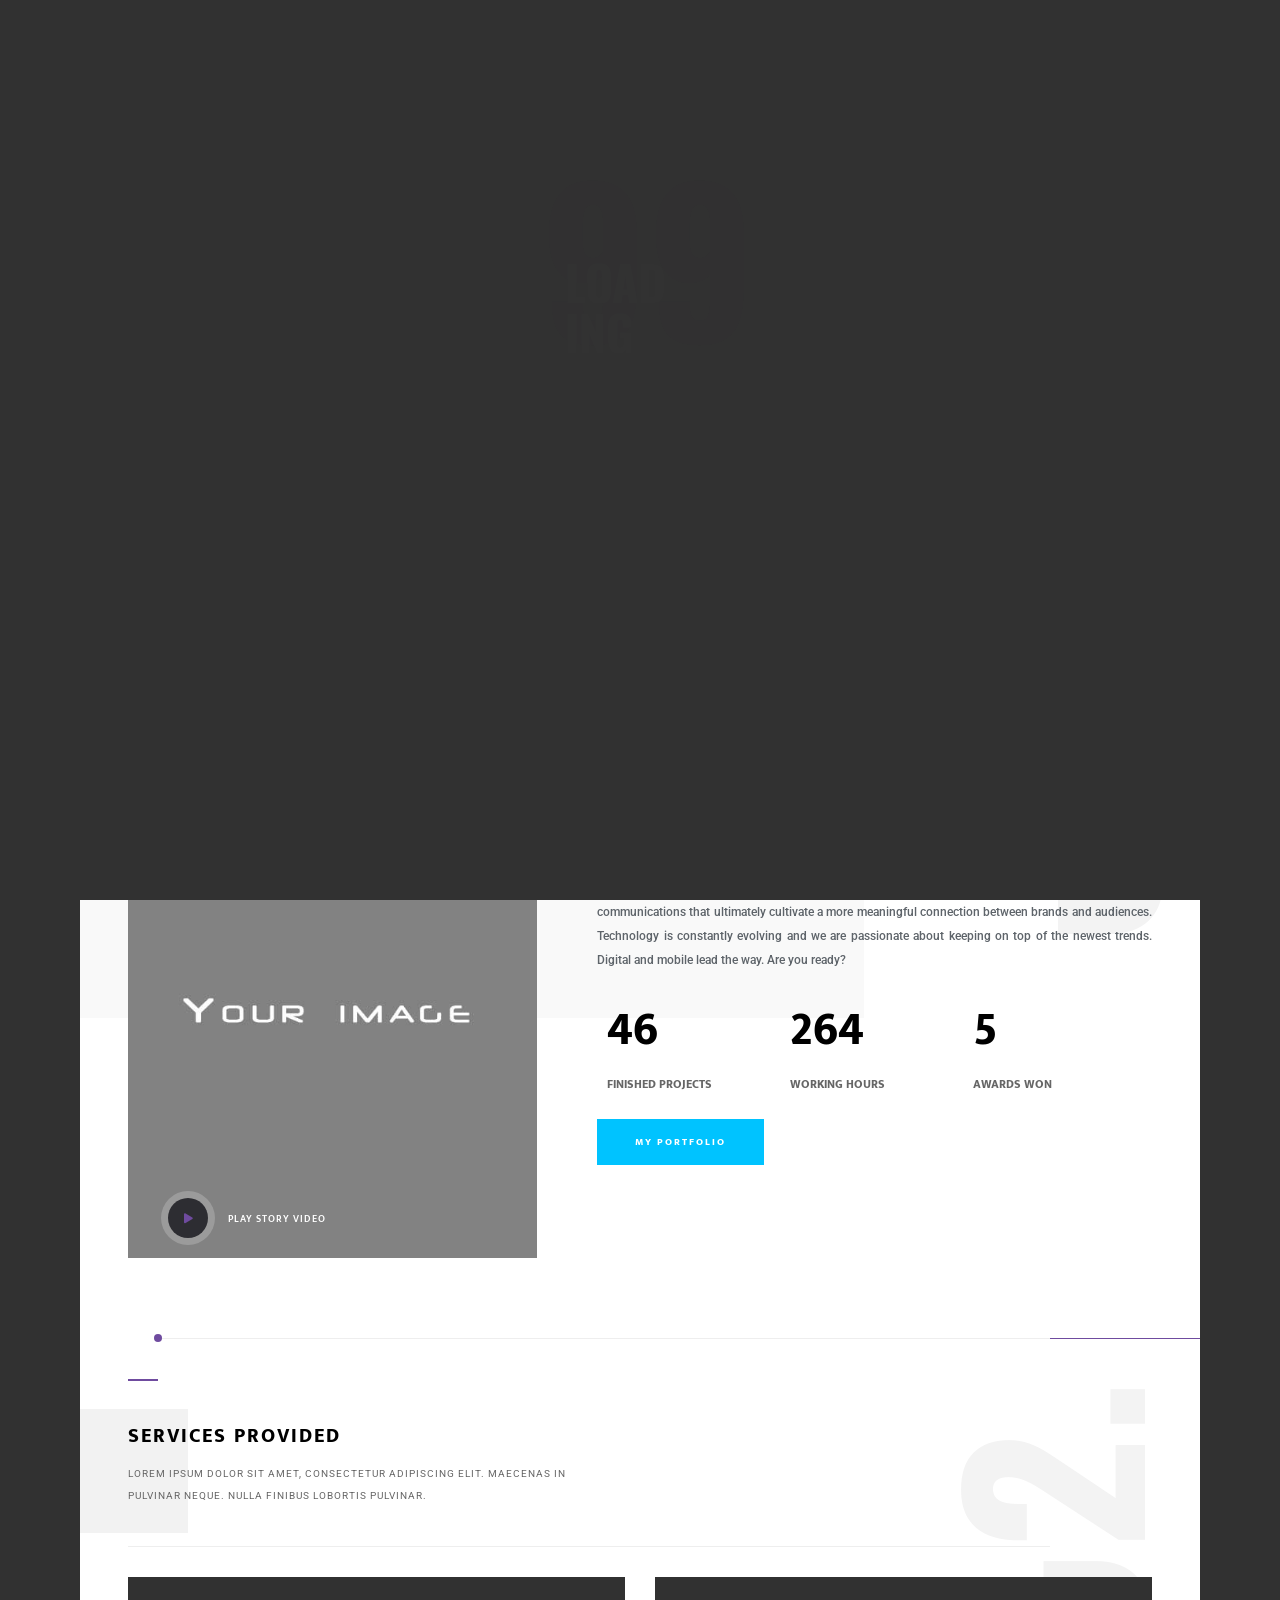
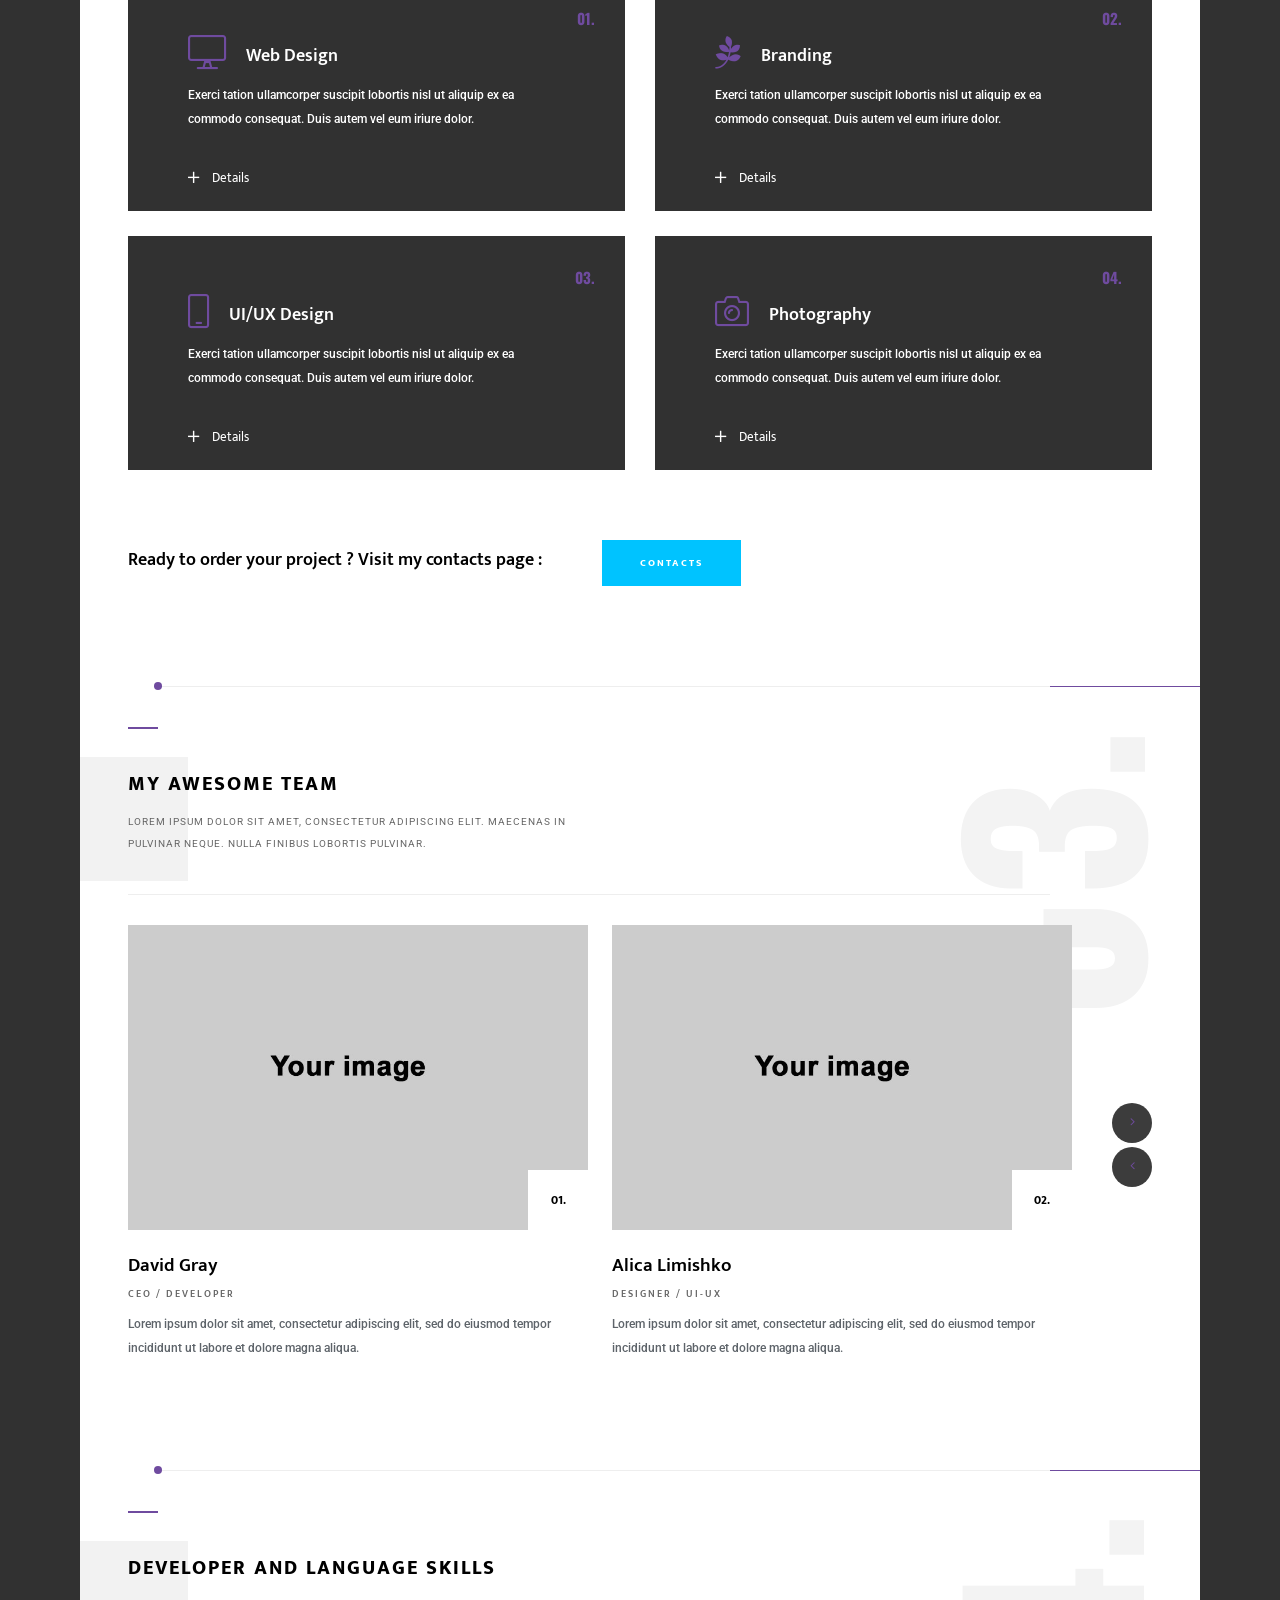
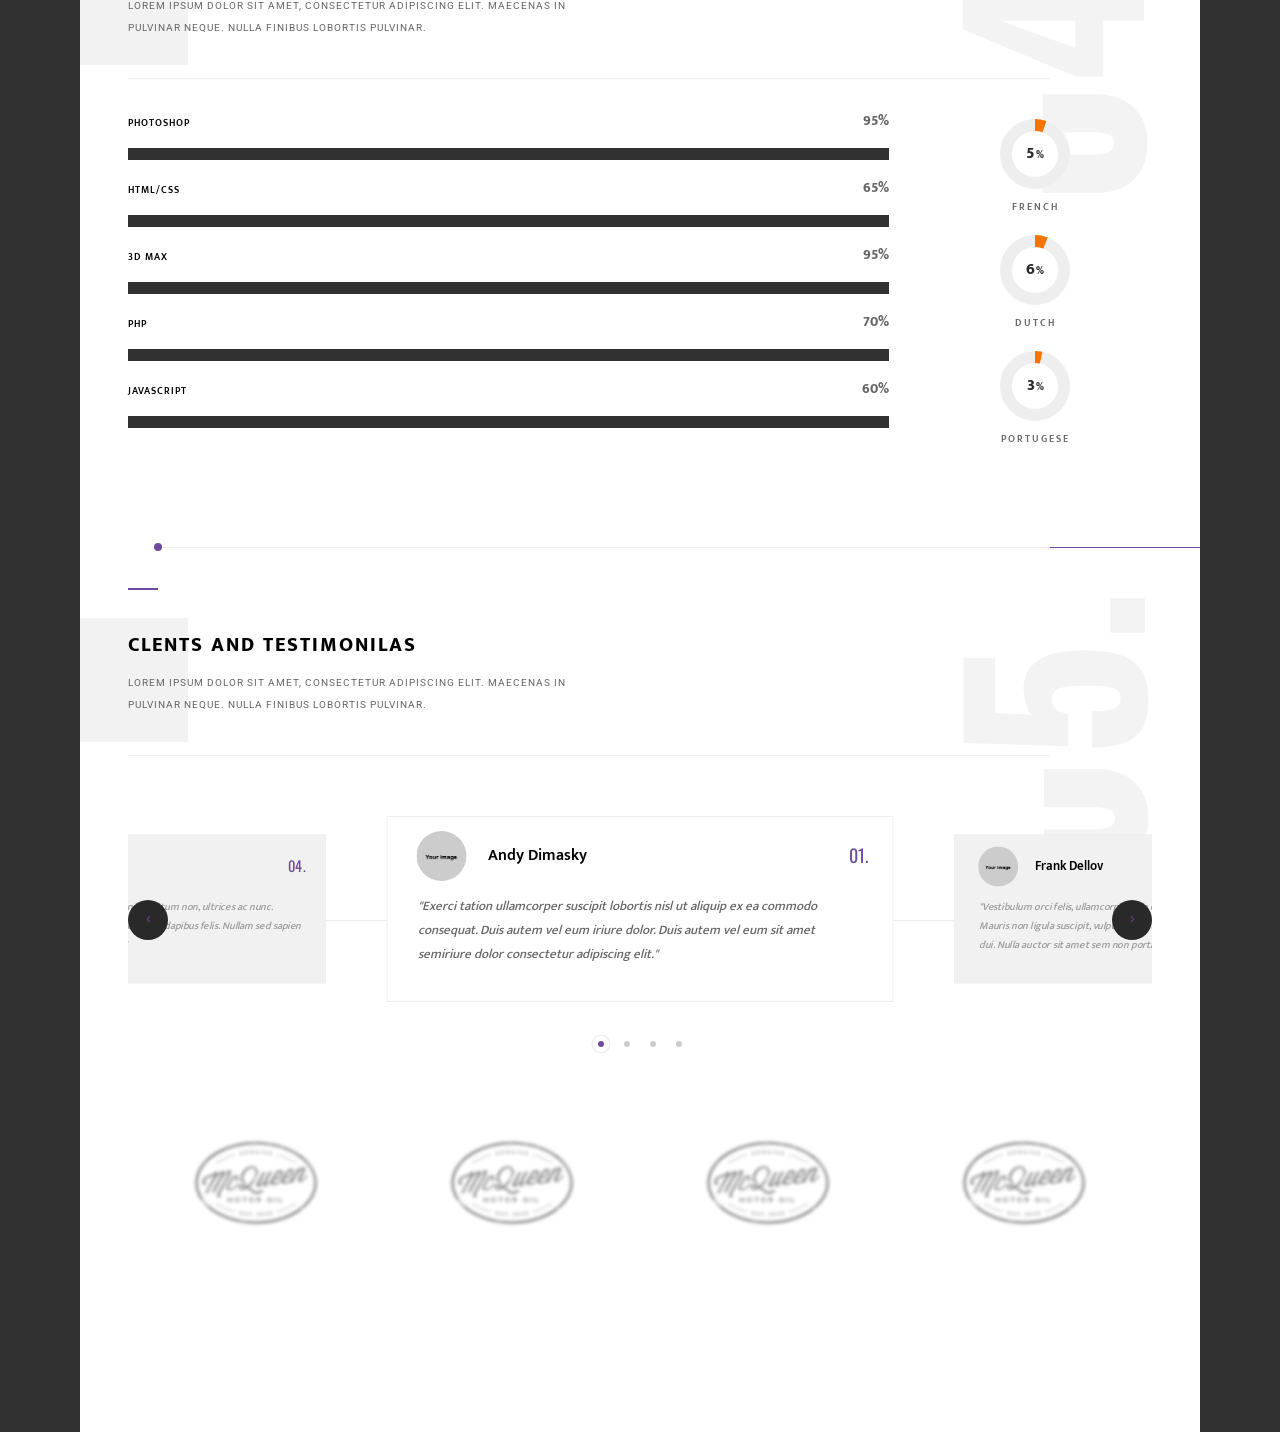
==== commit f1ab8185: "initial Commit About Us" ====
--- a/zonar/about.html
+++ b/zonar/about.html
@@ -1,690 +1,1077 @@
-<!DOCTYPE HTML>
+<!DOCTYPE html>
 <html lang="en">
-    <head>
-        <!--=============== basic  ===============-->
-        <meta charset="UTF-8">
-        <title>About Zonar - Creative  Responsive Personal Portfolio</title>
-        <meta name="viewport" content="width=device-width, initial-scale=1.0, minimum-scale=1.0, maximum-scale=1.0, user-scalable=no">
-        <meta name="robots" content="index, follow"/>
-        <meta name="keywords" content=""/>
-        <meta name="description" content=""/>
-        <!--=============== css  ===============-->	
-        <link type="text/css" rel="stylesheet" href="css/plugins.css">
-        <link type="text/css" rel="stylesheet" href="css/style.css">
-        <link type="text/css" rel="stylesheet" href="css/color.css">
-        <!--=============== favicons ===============-->
-        <link rel="shortcut icon" href="images/favicon.ico">
-    </head>
-    <body>
-        <!-- loader   -->
-        <div class="loader">
-            <div class="loading-text-container "><span class="loading-text">Load<strong>ing</strong></span> <span class="loader_count">0</span></div>
-            <div class="loader-anim"></div>
-            <div class="loader-anim2 color-bg"></div>
+  <head>
+    <!--=============== basic  ===============-->
+    <meta charset="UTF-8" />
+    <title>About Zonar - Creative Responsive Personal Portfolio</title>
+    <meta
+      name="viewport"
+      content="width=device-width, initial-scale=1.0, minimum-scale=1.0, maximum-scale=1.0, user-scalable=no"
+    />
+    <meta name="robots" content="index, follow" />
+    <meta name="keywords" content="" />
+    <meta name="description" content="" />
+    <!--=============== css  ===============-->
+    <link type="text/css" rel="stylesheet" href="css/plugins.css" />
+    <link type="text/css" rel="stylesheet" href="css/style.css" />
+    <link type="text/css" rel="stylesheet" href="css/color.css" />
+    <!--=============== favicons ===============-->
+    <link rel="shortcut icon" href="images/favicon.ico" />
+  </head>
+  <body>
+    <!-- loader   -->
+    <div class="loader">
+      <div class="loading-text-container">
+        <span class="loading-text">Load<strong>ing</strong></span>
+        <span class="loader_count">0</span>
+      </div>
+      <div class="loader-anim"></div>
+      <div class="loader-anim2 color-bg"></div>
+    </div>
+    <!-- loader  end-->
+    <!-- main start  -->
+    <div id="main">
+      <!-- header-->
+      <header class="main-header">
+        <!-- logo  -->
+        <a href="index.html" class="ajax logo-holder"
+          ><img src="images/logo.png" alt=""
+        /></a>
+        <!-- logo end -->
+        <!-- nav-button-wrap-->
+        <div class="nav-button but-hol">
+          <span class="ncs"></span>
+          <span class="nos"></span>
+          <span class="nbs"></span>
+          <div class="menu-button-text">Menu</div>
         </div>
-        <!-- loader  end-->
-        <!-- main start  -->
-        <div id="main">
-            <!-- header--> 
-            <header class="main-header">
-                <!-- logo  -->
-                <a href="index.html" class="ajax logo-holder"><img src="images/logo.png" alt=""></a>
-                <!-- logo end -->
-                <!-- nav-button-wrap-->
-                <div class="nav-button but-hol">
-                    <span  class="ncs"></span>
-                    <span class="nos"></span>
-                    <span class="nbs"></span>
-                    <div class="menu-button-text">Menu</div>
+        <!-- nav-button-wrap end-->
+        <!-- header-contacts-->
+        <div class="header-contacts">
+          <ul>
+            <li>
+              <span>01. Call </span>
+              <a href="tel:+4(897)56412322">+4(897)56412322</a>
+            </li>
+            <li>
+              <span>02. Write </span>
+              <a href="mailto:info@inofinitylabs.com">info@inofinitylabs.com</a>
+            </li>
+          </ul>
+          <a href="contacts.html" class="ajax contacts-btn">Get in touch</a>
+        </div>
+        <!-- header-contacts end-->
+      </header>
+      <!-- header end-->
+      <!-- left-header-->
+      <aside class="left-header">
+        <span class="lh_dec color-bg"></span>
+        <div class="left-header_social">
+          <ul>
+            <li>
+              <a href="#" target="_blank"><i class="fab fa-facebook-f"></i></a>
+            </li>
+            <li>
+              <a href="#" target="_blank"><i class="fab fa-instagram"></i></a>
+            </li>
+            <li>
+              <a href="#" target="_blank"><i class="fab fa-twitter"></i></a>
+            </li>
+            <li>
+              <a href="#" target="_blank"><i class="fab fa-vk"></i></a>
+            </li>
+          </ul>
+        </div>
+      </aside>
+      <!-- left-header end-->
+      <!-- share button-->
+      <div class="share-btn showshare color-bg">
+        <span>Share <i class="fal fa-plus"></i></span>
+      </div>
+      <!-- share button end-->
+      <!-- right header-->
+      <div class="hc_dec_color">
+        <div class="page-subtitle"><span></span></div>
+      </div>
+      <!-- right header end-->
+      <!-- wrapper  -->
+      <div id="wrapper">
+        <!-- navigation menu-->
+        <div class="nav-holder">
+          <div class="nav-holder-wrap but-hol">
+            <div class="nav-container fl-wrap">
+              <!-- nav -->
+              <nav class="nav-inner" id="menu">
+                <ul>
+                  <li>
+                    <a href="#">Home</a>
+                    <!--level 2 -->
+                    <ul>
+                      <li><a href="index.html" class="ajax">Slider</a></li>
+                      <li><a href="index2.html" class="ajax">Carousel</a></li>
+                      <li><a href="index3.html" class="ajax">Slideshow</a></li>
+                      <li><a href="index4.html" class="ajax">Video</a></li>
+                      <li><a href="index5.html" class="ajax">Image</a></li>
+                    </ul>
+                    <!--level 2 end -->
+                  </li>
+                  <li><a href="about.html" class="ajax act-link">About</a></li>
+                  <li>
+                    <a href="#">Portfolio</a>
+                    <!--level 2 -->
+                    <ul>
+                      <li>
+                        <a href="portfolio.html" class="ajax">Horizonatal</a>
+                      </li>
+                      <li>
+                        <a href="portfolio3.html" class="ajax"
+                          >Fullscreen Grid
+                        </a>
+                      </li>
+                      <li>
+                        <a href="portfolio2.html" class="ajax">Column Grid</a>
+                      </li>
+                      <li>
+                        <a href="portfolio4.html" class="ajax">Column Grid 2</a>
+                      </li>
+                      <li>
+                        <a href="#">Single</a>
+                        <!--level 3 -->
+                        <ul>
+                          <li>
+                            <a href="portfolio-single.html" class="ajax"
+                              >Style 1</a
+                            >
+                          </li>
+                          <li>
+                            <a href="portfolio-single2.html" class="ajax"
+                              >Style 2</a
+                            >
+                          </li>
+                          <li>
+                            <a href="portfolio-single3.html" class="ajax"
+                              >Style 3</a
+                            >
+                          </li>
+                          <li>
+                            <a href="portfolio-single4.html" class="ajax"
+                              >Style 4</a
+                            >
+                          </li>
+                          <li>
+                            <a href="portfolio-single5.html" class="ajax"
+                              >Style 5</a
+                            >
+                          </li>
+                        </ul>
+                        <!--level 3 end -->
+                      </li>
+                    </ul>
+                    <!--level 2 end -->
+                  </li>
+                  <li><a href="contacts.html" class="ajax">Contacts</a></li>
+                  <li><a href="blog.html" class="ajax">Blog</a></li>
+                </ul>
+              </nav>
+              <!-- nav end-->
+            </div>
+            <div class="nav-footer">
+              <span>&#169; Inofinity Labs / All rights reserved. </span>
+            </div>
+            <div class="nav-holder-wrap_line"></div>
+            <div class="nav-holder-wrap_dec"></div>
+          </div>
+        </div>
+        <div class="nav-overlay"></div>
+        <!-- navigation menu end  -->
+        <!-- content-->
+        <div class="content" data-pagetitle="about me">
+          <div class="page-scroll-nav">
+            <nav class="scroll-init page-scroll-nav_wrap">
+              <ul class="no-list-style init_hidden_filter">
+                <li>
+                  <a
+                    class="scroll-link fbgs act-sec"
+                    href="#sec1"
+                    data-bgtext="01"
+                    ><span>About</span></a
+                  >
+                </li>
+                <li>
+                  <a class="scroll-link fbgs" href="#sec2" data-bgtext="02"
+                    ><span>Services</span></a
+                  >
+                </li>
+                <li>
+                  <a class="scroll-link fbgs" href="#sec3" data-bgtext="03"
+                    ><span>Team</span></a
+                  >
+                </li>
+                <li>
+                  <a class="scroll-link fbgs" href="#sec4" data-bgtext="04"
+                    ><span>Skills</span></a
+                  >
+                </li>
+                <li>
+                  <a class="scroll-link fbgs" href="#sec5" data-bgtext="05"
+                    ><span>Clients</span></a
+                  >
+                </li>
+              </ul>
+              <div class="psn_button act-filter">
+                <i class="fal fa-sort"></i> FIlter
+              </div>
+            </nav>
+          </div>
+          <!-- hero-section-dec-->
+          <div class="hero-section-dec color-bg">
+            <div class="progress-indicator">
+              <svg xmlns="http://www.w3.org/2000/svg" viewBox="-1 -1 34 34">
+                <circle
+                  cx="16"
+                  cy="16"
+                  r="15.9155"
+                  class="progress-bar__background"
+                />
+                <circle
+                  cx="16"
+                  cy="16"
+                  r="15.9155"
+                  class="progress-bar__progress js-progress-bar"
+                />
+              </svg>
+            </div>
+          </div>
+          <!-- hero-section-dec end-->
+          <!--fixed-column-wrap-->
+          <div class="fixed-column-wrap">
+            <div class="pr-bg"></div>
+            <!--fixed-column-wrap-content-->
+            <div class="fixed-column-wrap-content">
+              <!--slideshow-container-->
+              <div class="slideshow-container">
+                <div class="slideshow-container_wrap fl-wrap full-height">
+                  <div class="swiper-container">
+                    <div class="swiper-wrapper">
+                      <!--ms_item-->
+                      <div class="swiper-slide">
+                        <div class="ms-item_fs fl-wrap">
+                          <div
+                            class="bg par-elem"
+                            data-bg="images/bg/1.jpg"
+                          ></div>
+                        </div>
+                      </div>
+                      <!--ms_item end-->
+                      <!--ms_item-->
+                      <div class="swiper-slide">
+                        <div class="ms-item_fs fl-wrap">
+                          <div
+                            class="bg par-elem"
+                            data-bg="images/bg/1.jpg"
+                          ></div>
+                        </div>
+                      </div>
+                      <!--ms_item end-->
+                      <!--ms_item-->
+                      <div class="swiper-slide">
+                        <div class="ms-item_fs fl-wrap">
+                          <div
+                            class="bg par-elem"
+                            data-bg="images/bg/1.jpg"
+                          ></div>
+                        </div>
+                      </div>
+                      <!--ms_item end-->
+                    </div>
+                  </div>
                 </div>
-                <!-- nav-button-wrap end--> 
-                <!-- header-contacts--> 
-                <div class="header-contacts">
-                    <ul>
-                        <li><span>01. Call </span> <a href="tel:+4(897)56412322">+4(897)56412322</a></li>
-                        <li><span>02. Write </span> <a href="mailto:theside@domain.com">zonar@domain.com</a></li>
+              </div>
+              <!--slideshow-container end-->
+              <div class="overlay"></div>
+              <div class="progress-bar-wrap bot-element">
+                <div class="progress-bar"></div>
+              </div>
+              <!--fixed-column-wrap_title-->
+              <div class="fixed-column-wrap_title first-tile_load">
+                <h2>
+                  About My<br />
+                  Studio
+                </h2>
+                <p>
+                  Lorem ipsum dolor sit amet, consectetur adipiscing elit.
+                  Maecenas in pulvinar neque. Nulla finibus lobortis pulvinar.
+                </p>
+              </div>
+              <!--fixed-column-wrap_title end-->
+              <div class="fixed-column-dec"></div>
+              <div class="scroll-notifer">Scroll Down</div>
+              <div class="section-counter">
+                <div class="sc_current"><span>01</span></div>
+                <div class="sc_total"></div>
+              </div>
+              <div class="fcwc-pagination fcwc-wrap"></div>
+            </div>
+            <!--fixed-column-wrap-content end-->
+          </div>
+          <!--fixed-column-wrap end-->
+          <!--column-wrap-->
+          <div class="column-wrap">
+            <!--column-wrap-container -->
+            <div class="column-wrap-container fl-wrap">
+              <div class="col-wc_dec"></div>
+              <section class="scroll_sec" id="sec1">
+                <div class="container">
+                  <div class="section-title">
+                    <h3>
+                      We are a digital and branding company that strongly
+                      believes in the power of creative ideas.
+                    </h3>
+                    <!-- <p>
+                      Lorem ipsum dolor sit amet, consectetur adipiscing elit.
+                      Maecenas in pulvinar neque. Nulla finibus lobortis
+                      pulvinar.
+                    </p> -->
+                  </div>
+                  <div class="row">
+                    <div class="col-sm-5">
+                      <div class="dec-img fl-wrap">
+                        <img src="images/about.jpg" class="respimg" alt="" />
+                        <a
+                          class="video_link image-popup"
+                          href="https://vimeo.com/34741214"
+                          ><i class="fas fa-play"></i
+                          ><span>Play Story video</span></a
+                        >
+                      </div>
+                    </div>
+                    <div class="col-sm-7">
+                      <div class="main-about fl-wrap">
+                        <h2>
+                          We bring solutions to make <br /><span>
+                            life easier for our customers
+                          </span>
+                        </h2>
+                        <p>
+                          We are a branding + digital agency who integrates
+                          strategy, planning, copy and design to create
+                          communications that ultimately cultivate a more
+                          meaningful connection between brands and audiences.
+                          Technology is constantly evolving and we are
+                          passionate about keeping on top of the newest trends.
+                          Digital and mobile lead the way. Are you ready?
+                        </p>
+
+                        <div class="facts-container fl-wrap">
+                          <!-- inline-facts -->
+                          <div class="inline-facts-wrap">
+                            <div class="inline-facts">
+                              <div class="milestone-counter">
+                                <div class="stats animaper">
+                                  <div
+                                    class="num"
+                                    data-content="0"
+                                    data-num="145"
+                                  >
+                                    0
+                                  </div>
+                                </div>
+                              </div>
+                              <h6>Finished projects</h6>
+                            </div>
+                          </div>
+                          <!-- inline-facts end -->
+                          <!-- inline-facts  -->
+                          <div class="inline-facts-wrap">
+                            <div class="inline-facts">
+                              <div class="milestone-counter">
+                                <div class="stats animaper">
+                                  <div
+                                    class="num"
+                                    data-content="0"
+                                    data-num="825"
+                                  >
+                                    0
+                                  </div>
+                                </div>
+                              </div>
+                              <h6>Working hours</h6>
+                            </div>
+                          </div>
+                          <!-- inline-facts end -->
+                          <!-- inline-facts  -->
+                          <div class="inline-facts-wrap">
+                            <div class="inline-facts">
+                              <div class="milestone-counter">
+                                <div class="stats animaper">
+                                  <div
+                                    class="num"
+                                    data-content="0"
+                                    data-num="15"
+                                  >
+                                    0
+                                  </div>
+                                </div>
+                              </div>
+                              <h6>Awards won</h6>
+                            </div>
+                          </div>
+                          <!-- inline-facts end -->
+                        </div>
+                        <a
+                          href="portfolio.html"
+                          class="btn ajax color-bg fl-btn"
+                          ><span>My Portfolio</span></a
+                        >
+                      </div>
+                    </div>
+                  </div>
+                </div>
+                <div class="section-number"><span>0</span>1.</div>
+              </section>
+              <!-- section end-->
+              <div class="section-separator fl-wrap"><span></span></div>
+              <!-- section  -->
+              <section class="scroll_sec" id="sec2">
+                <div class="container">
+                  <div class="section-title">
+                    <h3>Services Provided</h3>
+                    <p>
+                      Lorem ipsum dolor sit amet, consectetur adipiscing elit.
+                      Maecenas in pulvinar neque. Nulla finibus lobortis
+                      pulvinar.
+                    </p>
+                  </div>
+                  <!--process-wrap  -->
+                  <div class="process-wrap fl-wrap">
+                    <div class="row">
+                      <div class="col-sm-6">
+                        <div class="process-details">
+                          <span class="pd-icon">
+                            <i class="fal fa-desktop"></i>
+                          </span>
+                          <h4>Web Design</h4>
+                          <div class="clearfix"></div>
+                          <p>
+                            Exerci tation ullamcorper suscipit lobortis nisl ut
+                            aliquip ex ea commodo consequat. Duis autem vel eum
+                            iriure dolor.
+                          </p>
+                          <span class="process-numder">01.</span>
+                          <div class="show-phdc">
+                            <i class="fal fa-plus"></i> <span>Details</span>
+                          </div>
+                          <div class="proces-details-content">
+                            <div class="close-hidden_pdc">
+                              <i class="fal fa-times"></i>
+                            </div>
+                            <div class="proces-details-content-wrap">
+                              <ul class="pdcw_list fl-wrap">
+                                <li>Concept</li>
+                                <li>Design</li>
+                                <li>3D Modeling</li>
+                              </ul>
+                              <p>
+                                Cras mattis iudicium purus sit amet fermentum at
+                                nos hinc posthac, sitientis piros afros. Lorem
+                                ipsum dolor sit amet, consectetur adipisici
+                                elit, petierunt uti sibi concilium totius
+                                Galliae in diem sed eius mod tempor incidunt ut
+                                labore et dolore magna aliqua. Pellentesque
+                                habitant morbi tristique senectus et netus piros
+                                labore et dolore magna.
+                              </p>
+                            </div>
+                          </div>
+                        </div>
+                      </div>
+                      <div class="col-sm-6">
+                        <div class="process-details">
+                          <span class="pd-icon">
+                            <i class="fab fa-pagelines"></i>
+                          </span>
+                          <h4>Branding</h4>
+                          <div class="clearfix"></div>
+                          <p>
+                            Exerci tation ullamcorper suscipit lobortis nisl ut
+                            aliquip ex ea commodo consequat. Duis autem vel eum
+                            iriure dolor.
+                          </p>
+                          <span class="process-numder">02.</span>
+                          <div class="show-phdc">
+                            <i class="fal fa-plus"></i> <span>Details</span>
+                          </div>
+                          <div class="proces-details-content">
+                            <div class="close-hidden_pdc">
+                              <i class="fal fa-times"></i>
+                            </div>
+                            <div class="proces-details-content-wrap">
+                              <ul class="pdcw_list fl-wrap">
+                                <li>Concept</li>
+                                <li>Design</li>
+                                <li>3D Modeling</li>
+                              </ul>
+                              <p>
+                                Cras mattis iudicium purus sit amet fermentum at
+                                nos hinc posthac, sitientis piros afros. Lorem
+                                ipsum dolor sit amet, consectetur adipisici
+                                elit, petierunt uti sibi concilium totius
+                                Galliae in diem sed eius mod tempor incidunt ut
+                                labore et dolore magna aliqua. Pellentesque
+                                habitant morbi tristique senectus et netus piros
+                                labore et dolore magna.
+                              </p>
+                            </div>
+                          </div>
+                        </div>
+                      </div>
+                      <div class="col-sm-6">
+                        <div class="process-details">
+                          <span class="pd-icon">
+                            <i class="fal fa-mobile-android"></i>
+                          </span>
+                          <h4>UI/UX Design</h4>
+                          <div class="clearfix"></div>
+                          <p>
+                            Exerci tation ullamcorper suscipit lobortis nisl ut
+                            aliquip ex ea commodo consequat. Duis autem vel eum
+                            iriure dolor.
+                          </p>
+                          <span class="process-numder">03.</span>
+                          <div class="show-phdc">
+                            <i class="fal fa-plus"></i> <span>Details</span>
+                          </div>
+                          <div class="proces-details-content">
+                            <div class="close-hidden_pdc">
+                              <i class="fal fa-times"></i>
+                            </div>
+                            <div class="proces-details-content-wrap">
+                              <ul class="pdcw_list fl-wrap">
+                                <li>Concept</li>
+                                <li>Design</li>
+                                <li>3D Modeling</li>
+                              </ul>
+                              <p>
+                                Cras mattis iudicium purus sit amet fermentum at
+                                nos hinc posthac, sitientis piros afros. Lorem
+                                ipsum dolor sit amet, consectetur adipisici
+                                elit, petierunt uti sibi concilium totius
+                                Galliae in diem sed eius mod tempor incidunt ut
+                                labore et dolore magna aliqua. Pellentesque
+                                habitant morbi tristique senectus et netus piros
+                                labore et dolore magna.
+                              </p>
+                            </div>
+                          </div>
+                        </div>
+                      </div>
+                      <div class="col-sm-6">
+                        <div class="process-details">
+                          <span class="pd-icon">
+                            <i class="fal fa-camera-alt"></i>
+                          </span>
+                          <h4>Photography</h4>
+                          <div class="clearfix"></div>
+                          <p>
+                            Exerci tation ullamcorper suscipit lobortis nisl ut
+                            aliquip ex ea commodo consequat. Duis autem vel eum
+                            iriure dolor.
+                          </p>
+                          <span class="process-numder">04.</span>
+                          <div class="show-phdc">
+                            <i class="fal fa-plus"></i> <span>Details</span>
+                          </div>
+                          <div class="proces-details-content">
+                            <div class="close-hidden_pdc">
+                              <i class="fal fa-times"></i>
+                            </div>
+                            <div class="proces-details-content-wrap">
+                              <ul class="pdcw_list fl-wrap">
+                                <li>Concept</li>
+                                <li>Design</li>
+                                <li>3D Modeling</li>
+                              </ul>
+                              <p>
+                                Cras mattis iudicium purus sit amet fermentum at
+                                nos hinc posthac, sitientis piros afros. Lorem
+                                ipsum dolor sit amet, consectetur adipisici
+                                elit, petierunt uti sibi concilium totius
+                                Galliae in diem sed eius mod tempor incidunt ut
+                                labore et dolore magna aliqua. Pellentesque
+                                habitant morbi tristique senectus et netus piros
+                                labore et dolore magna.
+                              </p>
+                            </div>
+                          </div>
+                        </div>
+                      </div>
+                    </div>
+                  </div>
+                  <!--process-wrap   end-->
+                  <div class="srv-link-text fl-wrap">
+                    <h4>
+                      Ready to order your project ? Visit my contacts page :
+                    </h4>
+                    <a href="contacts.html" class="btn ajax color-bg fl-btn"
+                      ><span>Contacts</span></a
+                    >
+                  </div>
+                </div>
+                <div class="section-number"><span>0</span>2.</div>
+              </section>
+              <!-- section end-->
+              <div class="section-separator fl-wrap"><span></span></div>
+              <!--section -->
+              <section class="scroll_sec" id="sec3">
+                <div class="container">
+                  <div class="section-title">
+                    <h3>My Awesome Team</h3>
+                    <p>
+                      Lorem ipsum dolor sit amet, consectetur adipiscing elit.
+                      Maecenas in pulvinar neque. Nulla finibus lobortis
+                      pulvinar.
+                    </p>
+                  </div>
+                  <!--grid-carousel-wrap -->
+                  <div class="grid-carousel-wrap fl-wrap">
+                    <div class="grid-carousel fl-wrap">
+                      <div class="swiper-container">
+                        <div class="swiper-wrapper">
+                          <!-- team-box   -->
+                          <div class="swiper-slide">
+                            <div class="team-box">
+                              <div class="team-photo">
+                                <div class="overlay"></div>
+                                <img
+                                  src="images/team/1.jpg"
+                                  alt=""
+                                  class="respimg"
+                                />
+                                <a href="#" class="team-contact_btn color-bg"
+                                  ><i class="fal fa-envelope"></i
+                                ></a>
+                                <div class="team-info-num">01.</div>
+                                <ul class="team-social">
+                                  <li>
+                                    <a href="#" target="_blank"
+                                      ><i class="fab fa-facebook-f"></i
+                                    ></a>
+                                  </li>
+                                  <li>
+                                    <a href="#" target="_blank"
+                                      ><i class="fab fa-instagram"></i
+                                    ></a>
+                                  </li>
+                                  <li>
+                                    <a href="#" target="_blank"
+                                      ><i class="fab fa-twitter"></i
+                                    ></a>
+                                  </li>
+                                  <li>
+                                    <a href="#" target="_blank"
+                                      ><i class="fab fa-vk"></i
+                                    ></a>
+                                  </li>
+                                </ul>
+                              </div>
+                              <div class="team-info">
+                                <h3>David Gray</h3>
+                                <h4>CEO / Developer</h4>
+                                <p>
+                                  Lorem ipsum dolor sit amet, consectetur
+                                  adipiscing elit, sed do eiusmod tempor
+                                  incididunt ut labore et dolore magna aliqua.
+                                </p>
+                              </div>
+                            </div>
+                          </div>
+                          <!-- team-box   end-->
+                          <!-- team-box   -->
+                          <div class="swiper-slide">
+                            <div class="team-box">
+                              <div class="team-photo">
+                                <div class="overlay"></div>
+                                <img
+                                  src="images/team/1.jpg"
+                                  alt=""
+                                  class="respimg"
+                                />
+                                <a href="#" class="team-contact_btn color-bg"
+                                  ><i class="fal fa-envelope"></i
+                                ></a>
+                                <div class="team-info-num">02.</div>
+                                <ul class="team-social">
+                                  <li>
+                                    <a href="#" target="_blank"
+                                      ><i class="fab fa-facebook-f"></i
+                                    ></a>
+                                  </li>
+                                  <li>
+                                    <a href="#" target="_blank"
+                                      ><i class="fab fa-instagram"></i
+                                    ></a>
+                                  </li>
+                                  <li>
+                                    <a href="#" target="_blank"
+                                      ><i class="fab fa-twitter"></i
+                                    ></a>
+                                  </li>
+                                  <li>
+                                    <a href="#" target="_blank"
+                                      ><i class="fab fa-vk"></i
+                                    ></a>
+                                  </li>
+                                </ul>
+                              </div>
+                              <div class="team-info">
+                                <h3>Alica Limishko</h3>
+                                <h4>Designer / UI-Ux</h4>
+                                <p>
+                                  Lorem ipsum dolor sit amet, consectetur
+                                  adipiscing elit, sed do eiusmod tempor
+                                  incididunt ut labore et dolore magna aliqua.
+                                </p>
+                              </div>
+                            </div>
+                          </div>
+                          <!-- team-box   end-->
+                          <!-- team-box   -->
+                          <div class="swiper-slide">
+                            <div class="team-box">
+                              <div class="team-photo">
+                                <div class="overlay"></div>
+                                <img
+                                  src="images/team/1.jpg"
+                                  alt=""
+                                  class="respimg"
+                                />
+                                <a href="#" class="team-contact_btn color-bg"
+                                  ><i class="fal fa-envelope"></i
+                                ></a>
+                                <div class="team-info-num">03.</div>
+                                <ul class="team-social">
+                                  <li>
+                                    <a href="#" target="_blank"
+                                      ><i class="fab fa-facebook-f"></i
+                                    ></a>
+                                  </li>
+                                  <li>
+                                    <a href="#" target="_blank"
+                                      ><i class="fab fa-instagram"></i
+                                    ></a>
+                                  </li>
+                                  <li>
+                                    <a href="#" target="_blank"
+                                      ><i class="fab fa-twitter"></i
+                                    ></a>
+                                  </li>
+                                  <li>
+                                    <a href="#" target="_blank"
+                                      ><i class="fab fa-vk"></i
+                                    ></a>
+                                  </li>
+                                </ul>
+                              </div>
+                              <div class="team-info">
+                                <h3>Kevin Brunty</h3>
+                                <h4>Photographer / Designer</h4>
+                                <p>
+                                  Lorem ipsum dolor sit amet, consectetur
+                                  adipiscing elit, sed do eiusmod tempor
+                                  incididunt ut labore et dolore magna aliqua.
+                                </p>
+                              </div>
+                            </div>
+                          </div>
+                          <!-- team-box   end-->
+                        </div>
+                      </div>
+                    </div>
+                    <div class="gc-slider-cont-wrap">
+                      <div class="gc-slider-cont gc-slider-cont-next">
+                        <i class="fal fa-angle-right"></i>
+                      </div>
+                      <div class="gc-slider-cont gc-slider-cont-prev">
+                        <i class="fal fa-angle-left"></i>
+                      </div>
+                    </div>
+                  </div>
+                  <!--grid-carousel-wrap end -->
+                </div>
+                <div class="section-number"><span>0</span>3.</div>
+              </section>
+              <!--section end-->
+              <div class="section-separator fl-wrap"><span></span></div>
+              <!-- section  -->
+              <section class="scroll_sec" id="sec4">
+                <div class="container">
+                  <div class="section-title">
+                    <h3>Developer and Language Skills</h3>
+                    <p>
+                      Lorem ipsum dolor sit amet, consectetur adipiscing elit.
+                      Maecenas in pulvinar neque. Nulla finibus lobortis
+                      pulvinar.
+                    </p>
+                  </div>
+                  <div class="row">
+                    <div class="col-md-9">
+                      <div class="skillbar-box animaper">
+                        <div class="pr-bg pr-bg-white"></div>
+                        <!-- skill 1-->
+                        <div class="custom-skillbar-title">
+                          <span>Photoshop</span>
+                        </div>
+                        <div class="skill-bar-percent">95%</div>
+                        <div class="skillbar-bg" data-percent="95%">
+                          <div class="custom-skillbar"></div>
+                        </div>
+                        <!-- skill 2-->
+                        <div class="custom-skillbar-title">
+                          <span>HTML/Css</span>
+                        </div>
+                        <div class="skill-bar-percent">65%</div>
+                        <div class="skillbar-bg" data-percent="65%">
+                          <div class="custom-skillbar"></div>
+                        </div>
+                        <!-- skill 3-->
+                        <div class="custom-skillbar-title">
+                          <span>3D MAX</span>
+                        </div>
+                        <div class="skill-bar-percent">95%</div>
+                        <div class="skillbar-bg" data-percent="95%">
+                          <div class="custom-skillbar"></div>
+                        </div>
+                        <!-- skill 4-->
+                        <div class="custom-skillbar-title">
+                          <span>PHP</span>
+                        </div>
+                        <div class="skill-bar-percent">70%</div>
+                        <div class="skillbar-bg" data-percent="70%">
+                          <div class="custom-skillbar"></div>
+                        </div>
+                        <!-- skill 5-->
+                        <div class="custom-skillbar-title">
+                          <span>Javascript</span>
+                        </div>
+                        <div class="skill-bar-percent">60%</div>
+                        <div class="skillbar-bg" data-percent="60%">
+                          <div class="custom-skillbar"></div>
+                        </div>
+                      </div>
+                    </div>
+                    <div class="col-md-3">
+                      <div
+                        class="piechart-holder animaper"
+                        data-skcolor="#F57500"
+                      >
+                        <!-- 1  -->
+                        <div class="piechart">
+                          <span class="chart" data-percent="85">
+                            <span class="percent"></span>
+                          </span>
+                          <div class="clearfix"></div>
+                          <h4>French</h4>
+                        </div>
+                        <!-- 1 end -->
+                        <!-- 2  -->
+                        <div class="piechart">
+                          <span class="chart" data-percent="95">
+                            <span class="percent"></span>
+                          </span>
+                          <div class="clearfix"></div>
+                          <h4>Dutch</h4>
+                        </div>
+                        <!-- 2 end  -->
+                        <!-- 2  -->
+                        <div class="piechart">
+                          <span class="chart" data-percent="55">
+                            <span class="percent"></span>
+                          </span>
+                          <div class="clearfix"></div>
+                          <h4>Portugese</h4>
+                        </div>
+                        <!-- 2 end  -->
+                      </div>
+                    </div>
+                  </div>
+                </div>
+                <div class="section-number"><span>0</span>4.</div>
+              </section>
+              <!--section end-->
+              <div class="section-separator fl-wrap"><span></span></div>
+              <!--section  -->
+              <section class="scroll_sec" id="sec5">
+                <div class="container">
+                  <div class="section-title">
+                    <h3>Clents And Testimonilas</h3>
+                    <p>
+                      Lorem ipsum dolor sit amet, consectetur adipiscing elit.
+                      Maecenas in pulvinar neque. Nulla finibus lobortis
+                      pulvinar.
+                    </p>
+                  </div>
+                  <div class="testimonilas-carousel-wrap fl-wrap">
+                    <div class="tc-button tc-button-next">
+                      <i class="fal fa-angle-right"></i>
+                    </div>
+                    <div class="tc-button tc-button-prev">
+                      <i class="fal fa-angle-left"></i>
+                    </div>
+                    <div class="testimonilas-carousel">
+                      <div class="swiper-container">
+                        <div class="swiper-wrapper">
+                          <!--testi-item-->
+                          <div class="swiper-slide">
+                            <div class="testi-item fl-wrap">
+                              <div class="testi-avatar">
+                                <img src="images/avatar/1.jpg" alt="" />
+                              </div>
+                              <div class="testimonilas-text fl-wrap">
+                                <h3>Andy Dimasky</h3>
+                                <p>
+                                  "Exerci tation ullamcorper suscipit lobortis
+                                  nisl ut aliquip ex ea commodo consequat. Duis
+                                  autem vel eum iriure dolor. Duis autem vel eum
+                                  sit amet semiriure dolor consectetur
+                                  adipiscing elit."
+                                </p>
+                                <span class="testi-number">01.</span>
+                              </div>
+                            </div>
+                          </div>
+                          <!--testi-item end-->
+                          <!--testi-item-->
+                          <div class="swiper-slide">
+                            <div class="testi-item fl-wrap">
+                              <div class="testi-avatar">
+                                <img src="images/avatar/1.jpg" alt="" />
+                              </div>
+                              <div class="testimonilas-text fl-wrap">
+                                <h3>Frank Dellov</h3>
+                                <p>
+                                  "Vestibulum orci felis, ullamcorper non
+                                  condimentum non, ultrices ac nunc. Mauris non
+                                  ligula suscipit, vulputate mi accumsan,
+                                  dapibus felis. Nullam sed sapien dui. Nulla
+                                  auctor sit amet sem non porta. "
+                                </p>
+                                <span class="testi-number">02.</span>
+                              </div>
+                            </div>
+                          </div>
+                          <!--testi-item end-->
+                          <!--testi-item-->
+                          <div class="swiper-slide">
+                            <div class="testi-item fl-wrap">
+                              <div class="testi-avatar">
+                                <img src="images/avatar/1.jpg" alt="" />
+                              </div>
+                              <div class="testimonilas-text fl-wrap">
+                                <h3>Centa Simpson</h3>
+                                <p>
+                                  "Vestibulum orci felis, ullamcorper non
+                                  condimentum non, ultrices ac nunc. Mauris non
+                                  ligula suscipit, vulputate mi accumsan,
+                                  dapibus felis. Nullam sed sapien dui. Nulla
+                                  auctor sit amet sem non porta. "
+                                </p>
+                                <span class="testi-number">03.</span>
+                              </div>
+                            </div>
+                          </div>
+                          <!--testi-item end-->
+                          <!--testi-item-->
+                          <div class="swiper-slide">
+                            <div class="testi-item fl-wrap">
+                              <div class="testi-avatar">
+                                <img src="images/avatar/1.jpg" alt="" />
+                              </div>
+                              <div class="testimonilas-text fl-wrap">
+                                <h3>Nicolo Svensky</h3>
+                                <p>
+                                  "Vestibulum orci felis, ullamcorper non
+                                  condimentum non, ultrices ac nunc. Mauris non
+                                  ligula suscipit, vulputate mi accumsan,
+                                  dapibus felis. Nullam sed sapien dui. Nulla
+                                  auctor sit amet sem non porta. "
+                                </p>
+                                <span class="testi-number">04.</span>
+                              </div>
+                            </div>
+                          </div>
+                          <!--testi-item end-->
+                        </div>
+                      </div>
+                    </div>
+                    <div class="tc-pagination"></div>
+                  </div>
+                  <!-- client-list -->
+                  <div class="fl-wrap client-list">
+                    <ul class="">
+                      <li>
+                        <a href="#" target="_blank"
+                          ><img src="images/clients/1.png" alt=""
+                        /></a>
+                      </li>
+                      <li>
+                        <a href="#" target="_blank"
+                          ><img src="images/clients/1.png" alt=""
+                        /></a>
+                      </li>
+                      <li>
+                        <a href="#" target="_blank"
+                          ><img src="images/clients/1.png" alt=""
+                        /></a>
+                      </li>
+                      <li>
+                        <a href="#" target="_blank"
+                          ><img src="images/clients/1.png" alt=""
+                        /></a>
+                      </li>
                     </ul>
-                    <a href="contacts.html" class="ajax contacts-btn">Get in touch</a>
+                    <!-- client-list end-->
+                  </div>
                 </div>
-                <!-- header-contacts end--> 
-            </header>
-            <!-- header end--> 
-            <!-- left-header-->      
-            <aside class="left-header">
-                <span class="lh_dec color-bg"></span>
-                <div class="left-header_social">
-                    <ul >
-                        <li><a href="#" target="_blank"><i class="fab fa-facebook-f"></i></a></li>
-                        <li><a href="#" target="_blank"><i class="fab fa-instagram"></i></a></li>
-                        <li><a href="#" target="_blank"><i class="fab fa-twitter"></i></a></li>
-                        <li><a href="#" target="_blank"><i class="fab fa-vk"></i></a></li>
-                    </ul>
-                </div>
-            </aside>
-            <!-- left-header end--> 
-            <!-- share button--> 
-            <div class="share-btn showshare color-bg"><span>Share <i class="fal fa-plus"></i></span></div>
-            <!-- share button end--> 
-            <!-- right header--> 
-            <div class="hc_dec_color">
-                <div class="page-subtitle"><span></span></div>
+                <div class="section-number"><span>0</span>5.</div>
+              </section>
+              <!--section end-->
             </div>
-            <!-- right header end--> 
-            <!-- wrapper  -->	
-            <div id="wrapper">
-                <!-- navigation menu-->	
-                <div class="nav-holder">
-                    <div class="nav-holder-wrap but-hol">
-                        <div class="nav-container fl-wrap">
-                            <!-- nav -->
-                            <nav class="nav-inner" id="menu">
-                                <ul>
-                                    <li>
-                                        <a href="#">Home</a>
-                                        <!--level 2 -->
-                                        <ul>
-                                            <li><a href="index.html" class="ajax">Slider</a></li>
-                                            <li><a href="index2.html" class="ajax">Carousel</a></li>
-                                            <li><a href="index3.html" class="ajax">Slideshow</a></li>
-                                            <li><a href="index4.html" class="ajax">Video</a></li>
-                                            <li><a href="index5.html" class="ajax">Image</a></li>
-                                        </ul>
-                                        <!--level 2 end -->
-                                    </li>
-                                    <li><a href="about.html" class="ajax act-link">About</a></li>
-                                    <li>
-                                        <a href="#">Portfolio</a>
-                                        <!--level 2 -->
-                                        <ul>
-                                            <li><a href="portfolio.html" class="ajax">Horizonatal</a></li>
-                                            <li><a href="portfolio3.html" class="ajax">Fullscreen Grid </a></li>
-                                            <li><a href="portfolio2.html" class="ajax">Column Grid</a></li>
-                                            <li><a href="portfolio4.html" class="ajax">Column Grid 2</a></li>
-                                            <li>
-                                                <a href="#">Single</a>
-                                                <!--level 3 -->
-                                                <ul>
-                                                    <li><a href="portfolio-single.html" class="ajax">Style 1</a></li>
-                                                    <li><a href="portfolio-single2.html" class="ajax">Style 2</a></li>
-                                                    <li><a href="portfolio-single3.html" class="ajax">Style 3</a></li>
-                                                    <li><a href="portfolio-single4.html" class="ajax">Style 4</a></li>
-                                                    <li><a href="portfolio-single5.html" class="ajax">Style 5</a></li>
-                                                </ul>
-                                                <!--level 3 end -->
-                                            </li>
-                                        </ul>
-                                        <!--level 2 end -->
-                                    </li>
-                                    <li><a href="contacts.html" class="ajax">Contacts</a></li>
-                                    <li><a href="blog.html" class="ajax">Blog</a></li>
-                                </ul>
-                            </nav>
-                            <!-- nav end-->
-                        </div>
-                        <div class="nav-footer"><span>&#169; Zonar 2020  /  All rights reserved. </span></div>
-                        <div class="nav-holder-wrap_line"></div>
-                        <div class="nav-holder-wrap_dec"></div>
-                    </div>
-                </div>
-                <div class="nav-overlay"></div>
-                <!-- navigation menu end  -->	
-                <!-- content-->    
-                <div class="content"  data-pagetitle="about me">
-                    <div class="page-scroll-nav">
-                        <nav class="scroll-init page-scroll-nav_wrap">
-                            <ul class="no-list-style init_hidden_filter">
-                                <li><a class="scroll-link fbgs act-sec" href="#sec1" data-bgtext="01"><span>About</span></a></li>
-                                <li><a class="scroll-link fbgs" href="#sec2" data-bgtext="02"><span>Services</span></a></li>
-                                <li><a class="scroll-link fbgs" href="#sec3" data-bgtext="03"><span>Team</span></a></li>
-                                <li><a class="scroll-link fbgs" href="#sec4" data-bgtext="04"><span>Skills</span></a></li>
-                                <li><a class="scroll-link fbgs" href="#sec5" data-bgtext="05"><span>Clients</span></a></li>
-                            </ul>
-                            <div class="psn_button act-filter"><i class="fal fa-sort"></i> FIlter </div>
-                        </nav>
-                    </div>
-                    <!-- hero-section-dec-->                  
-                    <div class="hero-section-dec color-bg">
-                        <div class="progress-indicator">
-                            <svg xmlns="http://www.w3.org/2000/svg"
-                                viewBox="-1 -1 34 34">
-                                <circle cx="16" cy="16" r="15.9155"
-                                    class="progress-bar__background" />
-                                <circle cx="16" cy="16" r="15.9155"
-                                    class="progress-bar__progress 
-                                    js-progress-bar" />
-                            </svg>
-                        </div>
-                    </div>
-                    <!-- hero-section-dec end--> 
-                    <!--fixed-column-wrap-->
-                    <div class="fixed-column-wrap">
-                        <div class="pr-bg"></div>
-                        <!--fixed-column-wrap-content-->
-                        <div class="fixed-column-wrap-content">
-                            <!--slideshow-container-->
-                            <div class="slideshow-container">
-                                <div class="slideshow-container_wrap fl-wrap full-height">
-                                    <div class="swiper-container">
-                                        <div class="swiper-wrapper">
-                                            <!--ms_item-->
-                                            <div class="swiper-slide">
-                                                <div class="ms-item_fs fl-wrap">
-                                                    <div class="bg par-elem"  data-bg="images/bg/1.jpg"  ></div>
-                                                </div>
-                                            </div>
-                                            <!--ms_item end-->
-                                            <!--ms_item-->
-                                            <div class="swiper-slide ">
-                                                <div class="ms-item_fs fl-wrap">
-                                                    <div class="bg par-elem"  data-bg="images/bg/1.jpg"></div>
-                                                </div>
-                                            </div>
-                                            <!--ms_item end-->
-                                            <!--ms_item-->
-                                            <div class="swiper-slide">
-                                                <div class="ms-item_fs fl-wrap">
-                                                    <div class="bg par-elem"  data-bg="images/bg/1.jpg"></div>
-                                                </div>
-                                            </div>
-                                            <!--ms_item end-->
-                                        </div>
-                                    </div>
-                                </div>
-                            </div>
-                            <!--slideshow-container end--> 
-                            <div class="overlay"></div>
-                            <div class="progress-bar-wrap bot-element">
-                                <div class="progress-bar"></div>
-                            </div>
-                            <!--fixed-column-wrap_title-->
-                            <div class="fixed-column-wrap_title first-tile_load">
-                                <h2>About My<br> Studio</h2>
-                                <p>Lorem ipsum dolor sit amet, consectetur adipiscing elit. Maecenas in pulvinar neque. Nulla finibus lobortis pulvinar.</p>
-                            </div>
-                            <!--fixed-column-wrap_title end-->
-                            <div class="fixed-column-dec"></div>
-                            <div class="scroll-notifer">Scroll Down  </div>
-                            <div class="section-counter">
-                                <div class="sc_current"><span>01</span></div>
-                                <div class="sc_total"></div>
-                            </div>
-                            <div class="fcwc-pagination fcwc-wrap"></div>
-                        </div>
-                        <!--fixed-column-wrap-content end-->                                     
-                    </div>
-                    <!--fixed-column-wrap end-->
-                    <!--column-wrap--> 
-                    <div class="column-wrap">
-                        <!--column-wrap-container -->   
-                        <div class="column-wrap-container fl-wrap">
-                            <div class="col-wc_dec"></div>
-                            <section class="scroll_sec" id="sec1">
-                                <div class="container">
-                                    <div class="section-title">
-                                        <h3>Some   Words About Me  </h3>
-                                        <p>Lorem ipsum dolor sit amet, consectetur adipiscing elit. Maecenas in pulvinar neque. Nulla finibus lobortis pulvinar.  </p>
-                                    </div>
-                                    <div class="row">
-                                        <div class="col-sm-5">
-                                            <div class="dec-img   fl-wrap">
-                                                <img src="images/about.jpg" class="respimg" alt="">
-                                                <a class="video_link image-popup" href="https://vimeo.com/34741214"><i class="fas fa-play"></i><span>Play Story video</span></a>
-                                            </div>
-                                        </div>
-                                        <div class="col-sm-7">
-                                            <div class="main-about fl-wrap">
-                                                <h2>Innovative solutions to boost <br><span> your creative </span>  projects</h2>
-                                                <p>Lorem ipsum dolor sit amet, consectetur adipiscing elit. Maecenas in pulvinar neque. Nulla finibus lobortis pulvinar. Donec a consectetur nulla. Nulla posuere sapien vitae lectus suscipit, et pulvinar nisi tincidunt. Aliquam erat volutpat. Curabitur convallis fringilla diam sed aliquam. Sed tempor iaculis massa faucibus feugiat fermentum.</p>
-                                                <p> Aliquam erat volutpat. Curabitur convallis fringilla diam sed aliquam. Sed tempor iaculis massa faucibus feugiat. In fermentum facilisis massa.</p>
-                                                <div class="facts-container fl-wrap">
-                                                    <!-- inline-facts -->
-                                                    <div class="inline-facts-wrap">
-                                                        <div class="inline-facts">
-                                                            <div class="milestone-counter">
-                                                                <div class="stats animaper">
-                                                                    <div class="num" data-content="0" data-num="145">0</div>
-                                                                </div>
-                                                            </div>
-                                                            <h6>Finished projects</h6>
-                                                        </div>
-                                                    </div>
-                                                    <!-- inline-facts end -->
-                                                    <!-- inline-facts  -->
-                                                    <div class="inline-facts-wrap">
-                                                        <div class="inline-facts">
-                                                            <div class="milestone-counter">
-                                                                <div class="stats animaper">
-                                                                    <div class="num" data-content="0" data-num="825">0</div>
-                                                                </div>
-                                                            </div>
-                                                            <h6>Working hours</h6>
-                                                        </div>
-                                                    </div>
-                                                    <!-- inline-facts end -->
-                                                    <!-- inline-facts  -->
-                                                    <div class="inline-facts-wrap">
-                                                        <div class="inline-facts">
-                                                            <div class="milestone-counter">
-                                                                <div class="stats animaper">
-                                                                    <div class="num" data-content="0" data-num="15">0</div>
-                                                                </div>
-                                                            </div>
-                                                            <h6>Awards won</h6>
-                                                        </div>
-                                                    </div>
-                                                    <!-- inline-facts end --> 
-                                                </div>
-                                                <a href="portfolio.html" class="btn ajax  color-bg  fl-btn"><span>My Portfolio</span></a>
-                                            </div>
-                                        </div>
-                                    </div>
-                                </div>
-                                <div class="section-number"> <span>0</span>1. </div>
-                            </section>
-                            <!-- section end-->
-                            <div class="section-separator fl-wrap"><span></span></div>
-                            <!-- section  --> 
-                            <section class="scroll_sec" id="sec2">
-                                <div class="container">
-                                    <div class="section-title">
-                                        <h3>Services Provided</h3>
-                                        <p>Lorem ipsum dolor sit amet, consectetur adipiscing elit. Maecenas in pulvinar neque. Nulla finibus lobortis pulvinar.  </p>
-                                    </div>
-                                    <!--process-wrap  -->
-                                    <div class="process-wrap fl-wrap">
-                                        <div class="row">
-                                            <div class=" col-sm-6">
-                                                <div class="process-details">
-                                                    <span class="pd-icon">
-                                                    <i class="fal fa-desktop"></i>
-                                                    </span>
-                                                    <h4>Web Design</h4>
-                                                    <div class="clearfix"></div>
-                                                    <p>Exerci tation ullamcorper suscipit lobortis nisl ut aliquip ex ea commodo consequat. Duis autem vel eum iriure dolor.</p>
-                                                    <span class="process-numder">01.</span>
-                                                    <div class="show-phdc"><i class="fal fa-plus"></i> <span>Details</span></div>
-                                                    <div class="proces-details-content">
-                                                        <div class="close-hidden_pdc"><i class="fal fa-times"></i></div>
-                                                        <div class="proces-details-content-wrap">
-                                                            <ul class="pdcw_list fl-wrap">
-                                                                <li>Concept</li>
-                                                                <li>Design</li>
-                                                                <li>3D Modeling</li>
-                                                            </ul>
-                                                            <p>Cras mattis iudicium purus sit amet fermentum at nos hinc posthac, sitientis piros afros. Lorem ipsum dolor sit amet, consectetur adipisici elit, petierunt uti sibi concilium totius Galliae in diem sed eius mod tempor incidunt ut labore et dolore magna aliqua. Pellentesque habitant morbi tristique senectus et netus piros labore et dolore magna.</p>
-                                                        </div>
-                                                    </div>
-                                                </div>
-                                            </div>
-                                            <div class=" col-sm-6">
-                                                <div class="process-details">
-                                                    <span class="pd-icon">
-                                                    <i class="fab fa-pagelines"></i>
-                                                    </span>
-                                                    <h4>Branding</h4>
-                                                    <div class="clearfix"></div>
-                                                    <p>Exerci tation ullamcorper suscipit lobortis nisl ut aliquip ex ea commodo consequat. Duis autem vel eum iriure dolor.</p>
-                                                    <span class="process-numder">02.</span>
-                                                    <div class="show-phdc"><i class="fal fa-plus"></i> <span>Details</span></div>
-                                                    <div class="proces-details-content">
-                                                        <div class="close-hidden_pdc"><i class="fal fa-times"></i></div>
-                                                        <div class="proces-details-content-wrap">
-                                                            <ul class="pdcw_list fl-wrap">
-                                                                <li>Concept</li>
-                                                                <li>Design</li>
-                                                                <li>3D Modeling</li>
-                                                            </ul>
-                                                            <p>Cras mattis iudicium purus sit amet fermentum at nos hinc posthac, sitientis piros afros. Lorem ipsum dolor sit amet, consectetur adipisici elit, petierunt uti sibi concilium totius Galliae in diem sed eius mod tempor incidunt ut labore et dolore magna aliqua. Pellentesque habitant morbi tristique senectus et netus piros labore et dolore magna.</p>
-                                                        </div>
-                                                    </div>
-                                                </div>
-                                            </div>
-                                            <div class=" col-sm-6">
-                                                <div class="process-details">
-                                                    <span class="pd-icon">
-                                                    <i class="fal fa-mobile-android"></i>
-                                                    </span>
-                                                    <h4>UI/UX Design</h4>
-                                                    <div class="clearfix"></div>
-                                                    <p>Exerci tation ullamcorper suscipit lobortis nisl ut aliquip ex ea commodo consequat. Duis autem vel eum iriure dolor.</p>
-                                                    <span class="process-numder">03.</span>
-                                                    <div class="show-phdc"><i class="fal fa-plus"></i> <span>Details</span></div>
-                                                    <div class="proces-details-content">
-                                                        <div class="close-hidden_pdc"><i class="fal fa-times"></i></div>
-                                                        <div class="proces-details-content-wrap">
-                                                            <ul class="pdcw_list fl-wrap">
-                                                                <li>Concept</li>
-                                                                <li>Design</li>
-                                                                <li>3D Modeling</li>
-                                                            </ul>
-                                                            <p>Cras mattis iudicium purus sit amet fermentum at nos hinc posthac, sitientis piros afros. Lorem ipsum dolor sit amet, consectetur adipisici elit, petierunt uti sibi concilium totius Galliae in diem sed eius mod tempor incidunt ut labore et dolore magna aliqua. Pellentesque habitant morbi tristique senectus et netus piros labore et dolore magna.</p>
-                                                        </div>
-                                                    </div>
-                                                </div>
-                                            </div>
-                                            <div class=" col-sm-6">
-                                                <div class="process-details">
-                                                    <span class="pd-icon">
-                                                    <i class="fal fa-camera-alt"></i>
-                                                    </span>
-                                                    <h4>Photography</h4>
-                                                    <div class="clearfix"></div>
-                                                    <p>Exerci tation ullamcorper suscipit lobortis nisl ut aliquip ex ea commodo consequat. Duis autem vel eum iriure dolor.</p>
-                                                    <span class="process-numder">04.</span>
-                                                    <div class="show-phdc"><i class="fal fa-plus"></i> <span>Details</span></div>
-                                                    <div class="proces-details-content">
-                                                        <div class="close-hidden_pdc"><i class="fal fa-times"></i></div>
-                                                        <div class="proces-details-content-wrap">
-                                                            <ul class="pdcw_list fl-wrap">
-                                                                <li>Concept</li>
-                                                                <li>Design</li>
-                                                                <li>3D Modeling</li>
-                                                            </ul>
-                                                            <p>Cras mattis iudicium purus sit amet fermentum at nos hinc posthac, sitientis piros afros. Lorem ipsum dolor sit amet, consectetur adipisici elit, petierunt uti sibi concilium totius Galliae in diem sed eius mod tempor incidunt ut labore et dolore magna aliqua. Pellentesque habitant morbi tristique senectus et netus piros labore et dolore magna.</p>
-                                                        </div>
-                                                    </div>
-                                                </div>
-                                            </div>
-                                        </div>
-                                    </div>
-                                    <!--process-wrap   end-->                                         
-                                    <div class="srv-link-text fl-wrap">
-                                        <h4>Ready to order your project ? Visit my contacts page :  </h4>
-                                        <a href="contacts.html" class="btn ajax color-bg  fl-btn"><span>Contacts</span></a>
-                                    </div>
-                                </div>
-                                <div class="section-number"> <span>0</span>2. </div>
-                            </section>
-                            <!-- section end-->
-                            <div class="section-separator fl-wrap"><span></span></div>
-                            <!--section -->
-                            <section class="scroll_sec" id="sec3">
-                                <div class="container">
-                                    <div class="section-title">
-                                        <h3>My Awesome Team</h3>
-                                        <p>Lorem ipsum dolor sit amet, consectetur adipiscing elit. Maecenas in pulvinar neque. Nulla finibus lobortis pulvinar.  </p>
-                                    </div>
-                                    <!--grid-carousel-wrap -->
-                                    <div class="grid-carousel-wrap fl-wrap">
-                                        <div class="grid-carousel fl-wrap">
-                                            <div class="swiper-container">
-                                                <div class="swiper-wrapper">
-                                                    <!-- team-box   --> 
-                                                    <div class="swiper-slide">
-                                                        <div class="team-box">
-                                                            <div class="team-photo">
-                                                                <div class="overlay"></div>
-                                                                <img src="images/team/1.jpg" alt="" class="respimg"> 	
-                                                                <a href="#" class="team-contact_btn color-bg"><i class="fal fa-envelope"></i></a>
-                                                                <div class="team-info-num">01.</div>
-                                                                <ul class="team-social">
-                                                                    <li><a href="#" target="_blank"><i class="fab fa-facebook-f"></i></a></li>
-                                                                    <li><a href="#" target="_blank"><i class="fab fa-instagram"></i></a></li>
-                                                                    <li><a href="#" target="_blank"><i class="fab fa-twitter"></i></a></li>
-                                                                    <li><a href="#" target="_blank"><i class="fab fa-vk"></i></a></li>
-                                                                </ul>
-                                                            </div>
-                                                            <div class="team-info">
-                                                                <h3>David Gray</h3>
-                                                                <h4>CEO / Developer</h4>
-                                                                <p>Lorem ipsum dolor sit amet, consectetur adipiscing elit, sed do eiusmod tempor incididunt ut labore et dolore magna aliqua.  </p>
-                                                            </div>
-                                                        </div>
-                                                    </div>
-                                                    <!-- team-box   end--> 
-                                                    <!-- team-box   --> 
-                                                    <div class="swiper-slide">
-                                                        <div class="team-box">
-                                                            <div class="team-photo">
-                                                                <div class="overlay"></div>
-                                                                <img src="images/team/1.jpg" alt="" class="respimg"> 	
-                                                                <a href="#" class="team-contact_btn color-bg"><i class="fal fa-envelope"></i></a>
-                                                                <div class="team-info-num">02.</div>
-                                                                <ul class="team-social">
-                                                                    <li><a href="#" target="_blank"><i class="fab fa-facebook-f"></i></a></li>
-                                                                    <li><a href="#" target="_blank"><i class="fab fa-instagram"></i></a></li>
-                                                                    <li><a href="#" target="_blank"><i class="fab fa-twitter"></i></a></li>
-                                                                    <li><a href="#" target="_blank"><i class="fab fa-vk"></i></a></li>
-                                                                </ul>
-                                                            </div>
-                                                            <div class="team-info">
-                                                                <h3>Alica Limishko</h3>
-                                                                <h4>Designer / UI-Ux</h4>
-                                                                <p>Lorem ipsum dolor sit amet, consectetur adipiscing elit, sed do eiusmod tempor incididunt ut labore et dolore magna aliqua.  </p>
-                                                            </div>
-                                                        </div>
-                                                    </div>
-                                                    <!-- team-box   end-->
-                                                    <!-- team-box   --> 
-                                                    <div class="swiper-slide">
-                                                        <div class="team-box">
-                                                            <div class="team-photo">
-                                                                <div class="overlay"></div>
-                                                                <img src="images/team/1.jpg" alt="" class="respimg"> 	
-                                                                <a href="#" class="team-contact_btn color-bg"><i class="fal fa-envelope"></i></a>
-                                                                <div class="team-info-num">03.</div>
-                                                                <ul class="team-social">
-                                                                    <li><a href="#" target="_blank"><i class="fab fa-facebook-f"></i></a></li>
-                                                                    <li><a href="#" target="_blank"><i class="fab fa-instagram"></i></a></li>
-                                                                    <li><a href="#" target="_blank"><i class="fab fa-twitter"></i></a></li>
-                                                                    <li><a href="#" target="_blank"><i class="fab fa-vk"></i></a></li>
-                                                                </ul>
-                                                            </div>
-                                                            <div class="team-info">
-                                                                <h3>Kevin Brunty</h3>
-                                                                <h4>Photographer / Designer</h4>
-                                                                <p>Lorem ipsum dolor sit amet, consectetur adipiscing elit, sed do eiusmod tempor incididunt ut labore et dolore magna aliqua.  </p>
-                                                            </div>
-                                                        </div>
-                                                    </div>
-                                                    <!-- team-box   end-->                                                    
-                                                </div>
-                                            </div>
-                                        </div>
-                                        <div class="gc-slider-cont-wrap">
-                                            <div class="gc-slider-cont gc-slider-cont-next"><i class="fal fa-angle-right"></i></div>
-                                            <div class="gc-slider-cont gc-slider-cont-prev"><i class="fal fa-angle-left"></i></div>
-                                        </div>
-                                    </div>
-                                    <!--grid-carousel-wrap end -->
-                                </div>
-                                <div class="section-number"> <span>0</span>3. </div>
-                            </section>
-                            <!--section end-->     
-                            <div class="section-separator fl-wrap"><span></span></div>
-                            <!-- section  -->                      
-                            <section class="scroll_sec" id="sec4">
-                                <div class="container">
-                                    <div class="section-title">
-                                        <h3>Developer  and  Language  Skills</h3>
-                                        <p>Lorem ipsum dolor sit amet, consectetur adipiscing elit. Maecenas in pulvinar neque. Nulla finibus lobortis pulvinar.  </p>
-                                    </div>
-                                    <div class="row">
-                                        <div class="col-md-9">
-                                            <div class="skillbar-box animaper">
-                                                <div class="pr-bg pr-bg-white"></div>
-                                                <!-- skill 1-->
-                                                <div class="custom-skillbar-title"><span>Photoshop</span></div>
-                                                <div class="skill-bar-percent">95%</div>
-                                                <div class="skillbar-bg" data-percent="95%">
-                                                    <div class="custom-skillbar"></div>
-                                                </div>
-                                                <!-- skill 2-->
-                                                <div class="custom-skillbar-title"><span>HTML/Css</span></div>
-                                                <div class="skill-bar-percent">65%</div>
-                                                <div class="skillbar-bg" data-percent="65%">
-                                                    <div class="custom-skillbar"></div>
-                                                </div>
-                                                <!-- skill 3-->
-                                                <div class="custom-skillbar-title"><span>3D MAX</span></div>
-                                                <div class="skill-bar-percent">95%</div>
-                                                <div class="skillbar-bg" data-percent="95%">
-                                                    <div class="custom-skillbar"></div>
-                                                </div>
-                                                <!-- skill 4-->
-                                                <div class="custom-skillbar-title"><span>PHP</span></div>
-                                                <div class="skill-bar-percent">70%</div>
-                                                <div class="skillbar-bg" data-percent="70%">
-                                                    <div class="custom-skillbar"></div>
-                                                </div>
-                                                <!-- skill 5-->
-                                                <div class="custom-skillbar-title"><span>Javascript</span></div>
-                                                <div class="skill-bar-percent">60%</div>
-                                                <div class="skillbar-bg" data-percent="60%">
-                                                    <div class="custom-skillbar"></div>
-                                                </div>
-                                            </div>
-                                        </div>
-                                        <div class="col-md-3">
-                                            <div class="piechart-holder animaper" data-skcolor="#F57500">
-                                                <!-- 1  -->
-                                                <div class="piechart">
-                                                    <span class="chart" data-percent="85">
-                                                    <span class="percent"></span>
-                                                    </span>
-                                                    <div class="clearfix"></div>
-                                                    <h4>French</h4>
-                                                </div>
-                                                <!-- 1 end -->
-                                                <!-- 2  -->
-                                                <div class="piechart">
-                                                    <span class="chart" data-percent="95">
-                                                    <span class="percent"></span>
-                                                    </span>
-                                                    <div class="clearfix"></div>
-                                                    <h4>Dutch</h4>
-                                                </div>
-                                                <!-- 2 end  -->
-                                                <!-- 2  -->
-                                                <div class="piechart">
-                                                    <span class="chart" data-percent="55">
-                                                    <span class="percent"></span>
-                                                    </span>
-                                                    <div class="clearfix"></div>
-                                                    <h4>Portugese</h4>
-                                                </div>
-                                                <!-- 2 end  -->                                                 
-                                            </div>
-                                        </div>
-                                    </div>
-                                </div>
-                                <div class="section-number"> <span>0</span>4. </div>
-                            </section>
-                            <!--section end-->
-                            <div class="section-separator fl-wrap"><span></span></div>
-                            <!--section  --> 
-                            <section class="scroll_sec" id="sec5">
-                                <div class="container">
-                                    <div class="section-title">
-                                        <h3>Clents And Testimonilas</h3>
-                                        <p>Lorem ipsum dolor sit amet, consectetur adipiscing elit. Maecenas in pulvinar neque. Nulla finibus lobortis pulvinar.  </p>
-                                    </div>
-                                    <div class="testimonilas-carousel-wrap fl-wrap">
-                                        <div class="tc-button tc-button-next"><i class="fal fa-angle-right"></i></div>
-                                        <div class="tc-button tc-button-prev"><i class="fal fa-angle-left"></i></div>
-                                        <div class="testimonilas-carousel">
-                                            <div class="swiper-container">
-                                                <div class="swiper-wrapper">
-                                                    <!--testi-item-->
-                                                    <div class="swiper-slide">
-                                                        <div class="testi-item fl-wrap">
-                                                            <div class="testi-avatar"><img src="images/avatar/1.jpg" alt=""></div>
-                                                            <div class="testimonilas-text fl-wrap">
-                                                                <h3>Andy Dimasky</h3>
-                                                                <p>"Exerci tation ullamcorper suscipit lobortis nisl ut aliquip ex ea commodo consequat. Duis autem vel eum iriure dolor. Duis autem vel eum  sit amet semiriure dolor consectetur adipiscing elit."</p>
-                                                                <span class="testi-number">01.</span>
-                                                            </div>
-                                                        </div>
-                                                    </div>
-                                                    <!--testi-item end-->
-                                                    <!--testi-item-->
-                                                    <div class="swiper-slide">
-                                                        <div class="testi-item fl-wrap">
-                                                            <div class="testi-avatar"><img src="images/avatar/1.jpg" alt=""></div>
-                                                            <div class="testimonilas-text fl-wrap">
-                                                                <h3>Frank Dellov</h3>
-                                                                <p>"Vestibulum orci felis, ullamcorper non condimentum non, ultrices ac nunc. Mauris non ligula suscipit, vulputate mi accumsan, dapibus felis. Nullam sed sapien dui. Nulla auctor sit amet sem non porta. "</p>
-                                                                <span class="testi-number">02.</span>
-                                                            </div>
-                                                        </div>
-                                                    </div>
-                                                    <!--testi-item end-->
-                                                    <!--testi-item-->
-                                                    <div class="swiper-slide">
-                                                        <div class="testi-item fl-wrap">
-                                                            <div class="testi-avatar"><img src="images/avatar/1.jpg" alt=""></div>
-                                                            <div class="testimonilas-text fl-wrap">
-                                                                <h3>Centa Simpson</h3>
-                                                                <p>"Vestibulum orci felis, ullamcorper non condimentum non, ultrices ac nunc. Mauris non ligula suscipit, vulputate mi accumsan, dapibus felis. Nullam sed sapien dui. Nulla auctor sit amet sem non porta. "</p>
-                                                                <span class="testi-number">03.</span>
-                                                            </div>
-                                                        </div>
-                                                    </div>
-                                                    <!--testi-item end-->
-                                                    <!--testi-item-->
-                                                    <div class="swiper-slide">
-                                                        <div class="testi-item fl-wrap">
-                                                            <div class="testi-avatar"><img src="images/avatar/1.jpg" alt=""></div>
-                                                            <div class="testimonilas-text fl-wrap">
-                                                                <h3>Nicolo Svensky</h3>
-                                                                <p>"Vestibulum orci felis, ullamcorper non condimentum non, ultrices ac nunc. Mauris non ligula suscipit, vulputate mi accumsan, dapibus felis. Nullam sed sapien dui. Nulla auctor sit amet sem non porta. "</p>
-                                                                <span class="testi-number">04.</span>
-                                                            </div>
-                                                        </div>
-                                                    </div>
-                                                    <!--testi-item end-->
-                                                </div>
-                                            </div>
-                                        </div>
-                                        <div class="tc-pagination"></div>
-                                    </div>
-                                    <!-- client-list -->
-                                    <div class="fl-wrap client-list">
-                                        <ul class="">
-                                            <li><a href="#" target="_blank"><img src="images/clients/1.png" alt=""></a></li>
-                                            <li><a href="#" target="_blank"><img src="images/clients/1.png" alt=""></a></li>
-                                            <li><a href="#" target="_blank"><img src="images/clients/1.png" alt=""></a></li>
-                                            <li><a href="#" target="_blank"><img src="images/clients/1.png" alt=""></a></li>
-                                        </ul>
-                                        <!-- client-list end-->
-                                    </div>
-                                </div>
-                                <div class="section-number"> <span>0</span>5. </div>
-                            </section>
-                            <!--section end-->                 
-                        </div>
-                        <!--column-wrap-container end -->          
-                    </div>
-                    <!--column-wrap end-->    
-                    <div class="to-top-btn to-top"><i class="fal fa-long-arrow-up"></i></div>
-                </div>
-                <!-- content end--> 
-                <div class="hero-scroll-down-notifer">
-                    <div class="scroll-down-wrap ">
-                        <div class="mousey">
-                            <div class="scroller"></div>
-                        </div>
-                    </div>
-                    <i class="far fa-angle-down"></i>
-                </div>
-                <!-- share-wrapper-->
-                <div class="share-wrapper">
-                    <div class="close-share-btn"><i class="fal fa-long-arrow-left"></i></div>
-                    <div class="share-container fl-wrap  isShare"></div>
-                </div>
-                <!-- share-wrapper  end -->						
+            <!--column-wrap-container end -->
+          </div>
+          <!--column-wrap end-->
+          <div class="to-top-btn to-top">
+            <i class="fal fa-long-arrow-up"></i>
+          </div>
+        </div>
+        <!-- content end-->
+        <div class="hero-scroll-down-notifer">
+          <div class="scroll-down-wrap">
+            <div class="mousey">
+              <div class="scroller"></div>
             </div>
-            <!-- wrapper end -->
-            <!-- cursor-->
-            <div class="element">
-                <div class="element-item"></div>
-            </div>
-            <!-- cursor end-->
+          </div>
+          <i class="far fa-angle-down"></i>
         </div>
-        <!-- Main end -->
-        <!--=============== scripts  ===============-->
-        <script   src="js/jquery.min.js"></script>
-        <script   src="js/plugins.js"></script>
-        <script   src="js/scripts.js"></script>
-    </body>
-</html>+        <!-- share-wrapper-->
+        <div class="share-wrapper">
+          <div class="close-share-btn">
+            <i class="fal fa-long-arrow-left"></i>
+          </div>
+          <div class="share-container fl-wrap isShare"></div>
+        </div>
+        <!-- share-wrapper  end -->
+      </div>
+      <!-- wrapper end -->
+      <!-- cursor-->
+      <div class="element">
+        <div class="element-item"></div>
+      </div>
+      <!-- cursor end-->
+    </div>
+    <!-- Main end -->
+    <!--=============== scripts  ===============-->
+    <script src="js/jquery.min.js"></script>
+    <script src="js/plugins.js"></script>
+    <script src="js/scripts.js"></script>
+  </body>
+</html>
--- a/zonar/css/style.css
+++ b/zonar/css/style.css
@@ -22,145 +22,146 @@
 ++ error ++
 ++ Responsive ++
 /*-------------Fonts---------------------------------------*/
-@import url('https://fonts.googleapis.com/css2?family=Mukta+Vaani:wght@200;300;400;500;600;700;800&family=Oswald:wght@500;700&family=Roboto:wght@500&display=swap');
+@import url("https://fonts.googleapis.com/css2?family=Mukta+Vaani:wght@200;300;400;500;600;700;800&family=Oswald:wght@500;700&family=Roboto:wght@500&display=swap");
 /*-------------General Style---------------------------------------*/
 html {
-	overflow-x: hidden !important;
-	overflow-y:scroll;
+  overflow-x: hidden !important;
+  overflow-y: scroll;
 }
 body {
-	margin: 0;
-	padding: 0;
-	font-weight: 400;
-	font-size: 13px;
-	height:100%;
-	text-align: center;
-	background:#313131;
-	color: #000;
-	font-family: 'Mukta Vaani', sans-serif;
+  margin: 0;
+  padding: 0;
+  font-weight: 400;
+  font-size: 13px;
+  height: 100%;
+  text-align: center;
+  background: #313131;
+  color: #000;
+  font-family: "Mukta Vaani", sans-serif;
 }
 @-o-viewport {
-	width: device-width;
+  width: device-width;
 }
 @-ms-viewport {
-	width: device-width;
+  width: device-width;
 }
 @viewport {
-	width: device-width;
+  width: device-width;
 }
 /* ---------Page preload--------------------------------------*/
 .loader {
-	position:fixed;
-	top:0;
-	left:0;
-	right:0;
-	bottom:0;
-	z-index:3;
-	-webkit-transform: translate3d(0,0,0);
-}
-.loader-anim  , .loader-anim2{
-	position:absolute;
-	top:0;
-	bottom:0;
-	left:0;
-	right:0;
-	z-index:2;
-	background:#313131;
-}
+  position: fixed;
+  top: 0;
+  left: 0;
+  right: 0;
+  bottom: 0;
+  z-index: 3;
+  -webkit-transform: translate3d(0, 0, 0);
+}
+.loader-anim,
 .loader-anim2 {
-	z-index:1
+  position: absolute;
+  top: 0;
+  bottom: 0;
+  left: 0;
+  right: 0;
+  z-index: 2;
+  background: #313131;
+}
+.loader-anim2 {
+  z-index: 1;
 }
 .loading-text-container {
-	position:absolute;
-	top:50%;
-	left:50%;
-	z-index:4;
-	width:150px;
-	height:90px;
-	margin:-45px 0 0 -75px;
-	font-family: 'Oswald', sans-serif;
-	font-weight:700;
+  position: absolute;
+  top: 50%;
+  left: 50%;
+  z-index: 4;
+  width: 150px;
+  height: 90px;
+  margin: -45px 0 0 -75px;
+  font-family: "Oswald", sans-serif;
+  font-weight: 700;
 }
 .loading-text {
-	font-size:48px;
-	color:#fff;
-	text-align:left;
-	text-transform:uppercase;
-	display:block;
-	line-height:50px;
-	position:relative;
-	z-index:2;
+  font-size: 48px;
+  color: #fff;
+  text-align: left;
+  text-transform: uppercase;
+  display: block;
+  line-height: 50px;
+  position: relative;
+  z-index: 2;
 }
 .loading-text strong {
-	display:block;
+  display: block;
 }
 .loader_count {
-	position:absolute;
-	right:-40px;
-	top:-150px;
-	font-size:198px;
-	z-index:1;
+  position: absolute;
+  right: -40px;
+  top: -150px;
+  font-size: 198px;
+  z-index: 1;
 }
 .page-load {
-	position:fixed;
-	top:80px;
-	left:80px;
-	right:0;
-	bottom:0;
-	z-index:119;
-	-webkit-transform: translate3d(0,0,0);
-	display:none;
+  position: fixed;
+  top: 80px;
+  left: 80px;
+  right: 0;
+  bottom: 0;
+  z-index: 119;
+  -webkit-transform: translate3d(0, 0, 0);
+  display: none;
 }
 .pl-row {
-	float:left;
-	width:100%;
-	overflow:hidden;
-	height:25%;
-	position:relative;
-	z-index:1;
-}
-.pl-row  span {
-	position: absolute;
-	left:0;
-	right:100%;
-	top:0;
-	bottom:0;
-}
-.pl-row  span.pl-row-anim {
-	z-index:2;
-	background:#292929;
-}
-.pl-row  span.pl-row-anim2 {
-	z-index:1;
-}
-.pl-spinner   {
-	position:absolute;
-	top:50%;
-	left:50%;
-	z-index:4;
-	width:40px;
-	height:40px;
-	margin:-20px 0 0 -20px;
-	border-radius:100%;
-	background:#292929;
-	box-shadow: 0px 0px 0px 12px rgba(255,255,255,0.05);
-  	transition: all 500ms cubic-bezier(.19,1,.22,1) 0ms;
-	transform:scale(0);
+  float: left;
+  width: 100%;
+  overflow: hidden;
+  height: 25%;
+  position: relative;
+  z-index: 1;
+}
+.pl-row span {
+  position: absolute;
+  left: 0;
+  right: 100%;
+  top: 0;
+  bottom: 0;
+}
+.pl-row span.pl-row-anim {
+  z-index: 2;
+  background: #292929;
+}
+.pl-row span.pl-row-anim2 {
+  z-index: 1;
+}
+.pl-spinner {
+  position: absolute;
+  top: 50%;
+  left: 50%;
+  z-index: 4;
+  width: 40px;
+  height: 40px;
+  margin: -20px 0 0 -20px;
+  border-radius: 100%;
+  background: #292929;
+  box-shadow: 0px 0px 0px 12px rgba(255, 255, 255, 0.05);
+  transition: all 500ms cubic-bezier(0.19, 1, 0.22, 1) 0ms;
+  transform: scale(0);
 }
 .pl-spinner.act-loader {
-	transform:scale(1.0);
-}
-.pl-spinner:before  {
-	content:'';
-	position:absolute;
-	top:0;
-	left:0;
-	right:0;
-	bottom:0;
-	border-radius:100%;
-	border:2px solid  rgba(255,255,255,0.2);
-	animation: rotate 1s cubic-bezier(0.770, 0.000, 0.175, 1.000) infinite;
-	box-sizing:border-box;
+  transform: scale(1);
+}
+.pl-spinner:before {
+  content: "";
+  position: absolute;
+  top: 0;
+  left: 0;
+  right: 0;
+  bottom: 0;
+  border-radius: 100%;
+  border: 2px solid rgba(255, 255, 255, 0.2);
+  animation: rotate 1s cubic-bezier(0.77, 0, 0.175, 1) infinite;
+  box-sizing: border-box;
 }
 @keyframes rotate {
   from {
@@ -172,4660 +173,4815 @@
 }
 /* ------Cursor------------------------------------------------------------ */
 .element {
-	position: fixed;
-	left:0;
-	top:0;
-	width: 30px;
-	height: 30px;
-	pointer-events: none;
-	z-index:10000;
+  position: fixed;
+  left: 0;
+  top: 0;
+  width: 30px;
+  height: 30px;
+  pointer-events: none;
+  z-index: 10000;
 }
 .element-item {
-	position: fixed;
-	transform: translate(-50%, -50%) scale(1.0);
-	width: 30px;
-	height: 30px;
-	border-radius: 50%;
-	pointer-events: none;
-	opacity:1;
-	box-sizing:border-box;
-	border:1px solid  rgba(255,255,255,0.4);
+  position: fixed;
+  transform: translate(-50%, -50%) scale(1);
+  width: 30px;
+  height: 30px;
+  border-radius: 50%;
+  pointer-events: none;
+  opacity: 1;
+  box-sizing: border-box;
+  border: 1px solid rgba(255, 255, 255, 0.4);
 }
 .element-item:before {
-	content:'';
-	position:absolute;
-	top:50%;
-	left:50%;
-	width:6px;
-	height:6px;
-	margin:-3px 0 0 -3px;
-	background:#fff;
-	border-radius:100%;
-	z-index:-1;
-	transform: scale(1.0);
-  	transition: all 1000ms cubic-bezier(.19,1,.22,1) 0ms;
-}
-.element-item.white_blur  {
-	border-color: rgba(51,51,51,0.5);
+  content: "";
+  position: absolute;
+  top: 50%;
+  left: 50%;
+  width: 6px;
+  height: 6px;
+  margin: -3px 0 0 -3px;
+  background: #fff;
+  border-radius: 100%;
+  z-index: -1;
+  transform: scale(1);
+  transition: all 1000ms cubic-bezier(0.19, 1, 0.22, 1) 0ms;
+}
+.element-item.white_blur {
+  border-color: rgba(51, 51, 51, 0.5);
 }
 .element-item.elem_hover:before {
-	opacity:0.2;
-	transform: scale(6.5);
+  opacity: 0.2;
+  transform: scale(6.5);
 }
 .element-item.elem_hover {
-	border-color:transparent;
+  border-color: transparent;
 }
 .element-item:after {
-	font-family: Font Awesome\ 5 Pro;
-	content: "";
-	position:absolute;
-	font-size:7px;
-	left:50%;
-	color:#fff;
-	top:50%;
-	width: 14px;
-	height: 14px;
-	font-weight:100;
-	line-height:14px;
-	margin:-7px 0 0 -7px;
-	opacity:0;
-  	transition: all 1000ms cubic-bezier(.19,1,.22,1) 0ms;
-	transform: scale(0);
-}
-.element-item.slider_hover:before , .element-item.close-icon:before {
-	transform: scale(8.8);
+  font-family: Font awesome\5 Pro;
+  content: "";
+  position: absolute;
+  font-size: 7px;
+  left: 50%;
+  color: #fff;
+  top: 50%;
+  width: 14px;
+  height: 14px;
+  font-weight: 100;
+  line-height: 14px;
+  margin: -7px 0 0 -7px;
+  opacity: 0;
+  transition: all 1000ms cubic-bezier(0.19, 1, 0.22, 1) 0ms;
+  transform: scale(0);
+}
+.element-item.slider_hover:before,
+.element-item.close-icon:before {
+  transform: scale(8.8);
 }
 .element-item.slider_hover {
-	border-color:transparent;
-	width: 60px;
-	height: 60px;
+  border-color: transparent;
+  width: 60px;
+  height: 60px;
 }
 .element-item.slider_hover:after {
-	transform: scale(1.0);
-	opacity:1;
-	content: "Swipe";
-	font-family: 'Mukta Vaani', sans-serif;
-	text-transform:uppercase;
-	font-size:10px !important;
-	letter-spacing:2px;
-	text-indent:-10px
+  transform: scale(1);
+  opacity: 1;
+  content: "Swipe";
+  font-family: "Mukta Vaani", sans-serif;
+  text-transform: uppercase;
+  font-size: 10px !important;
+  letter-spacing: 2px;
+  text-indent: -10px;
 }
 .element-item.slider_linknext:after {
-	content: "Next";
-	text-indent:-8px
+  content: "Next";
+  text-indent: -8px;
 }
 .element-item.close-icon:after {
-	transform: scale(1.5);
-	opacity:1;
-	content: "\f00d";
-	color:#fff;
-	line-height:16px;
+  transform: scale(1.5);
+  opacity: 1;
+  content: "\f00d";
+  color: #fff;
+  line-height: 16px;
 }
 /*--------------Typography--------------------------------------*/
 p {
-	font-size: 12px;
-	line-height: 24px;
-	padding-bottom: 10px;
-	font-weight: 500;
-    color: #5e646a;
-    font-family: 'Roboto', sans-serif;
+  font-size: 12px;
+  line-height: 24px;
+  padding-bottom: 10px;
+  font-weight: 500;
+  color: #5e646a;
+  font-family: "Roboto", sans-serif;
 }
 blockquote {
-	float: left;
-	padding: 10px 20px;
-	margin: 0 0 20px;
-	font-size: 17.5px;
-	border-left: 15px solid #eee;
-	position: relative;
+  float: left;
+  padding: 10px 20px;
+  margin: 0 0 20px;
+  font-size: 17.5px;
+  border-left: 15px solid #eee;
+  position: relative;
 }
 blockquote:before {
-	font-family: Font Awesome\ 5 Pro;
-	content: "\f10e";
-	position: absolute;
-	color: #ccc;
-	bottom: 3px;
-	font-size: 43px;
-	right: 6px;
-	opacity: 0.4
+  font-family: Font awesome\5 Pro;
+  content: "\f10e";
+  position: absolute;
+  color: #ccc;
+  bottom: 3px;
+  font-size: 43px;
+  right: 6px;
+  opacity: 0.4;
 }
 blockquote p {
-	font-family: Georgia, "Times New Roman", Times, serif;
-	font-style: italic;
-	color: #666;
+  font-family: Georgia, "Times New Roman", Times, serif;
+  font-style: italic;
+  color: #666;
 }
 .bold-title {
-	margin: 15px 0;
-	font-size: 24px;
-	text-align: left;
-	font-weight: 600;
+  margin: 15px 0;
+  font-size: 24px;
+  text-align: left;
+  font-weight: 600;
 }
 /*--------------General--------------------------------------*/
 #main {
-	height: 100%;
-	width: 100%;
-	position: absolute;
-	top: 0;
-	left: 0;
-	z-index: 2;
-	opacity: 1;
+  height: 100%;
+  width: 100%;
+  position: absolute;
+  top: 0;
+  left: 0;
+  z-index: 2;
+  opacity: 1;
 }
 .fl-wrap {
-	float: left;
-	width: 100%;
-	position: relative;
+  float: left;
+  width: 100%;
+  position: relative;
 }
 .full-height {
-	height:100%;
-}
-.hidden-item , .hov_zoom{
-	overflow:hidden;
+  height: 100%;
+}
+.hidden-item,
+.hov_zoom {
+  overflow: hidden;
 }
 .content {
-	float: left;
-	width: 100%;
-	position: relative;
-	z-index: 5;
+  float: left;
+  width: 100%;
+  position: relative;
+  z-index: 5;
 }
 .container {
-	max-width: 1224px;
-	width: 92%;
-	margin: 0 auto;
-	position: relative;
-	z-index: 5;
+  max-width: 1224px;
+  width: 92%;
+  margin: 0 auto;
+  position: relative;
+  z-index: 5;
 }
 .small-container {
-	max-width:800px;
+  max-width: 800px;
 }
 #wrapper {
-	position: absolute;
-	top: 80px;
-	left: 80px;
-	right: 80px;
-	bottom: 0;
-	z-index: 3;
-}
-.respimg , .single-slider img {
-	width: 100%;
-	height: auto;
+  position: absolute;
+  top: 80px;
+  left: 80px;
+  right: 80px;
+  bottom: 0;
+  z-index: 3;
+}
+.respimg,
+.single-slider img {
+  width: 100%;
+  height: auto;
 }
 .bg {
-	position: absolute;
-	top: 0;
-	left: 0;
-	width: 100%;
-	height: 100%;
-	z-index: 1;
-	background-size: cover;
-	background-attachment: scroll;
-	background-position: center;
-	background-repeat: repeat;
-	background-origin: content-box;
+  position: absolute;
+  top: 0;
+  left: 0;
+  width: 100%;
+  height: 100%;
+  z-index: 1;
+  background-size: cover;
+  background-attachment: scroll;
+  background-position: center;
+  background-repeat: repeat;
+  background-origin: content-box;
 }
 .overlay {
-	position: absolute;
-	top: 0;
-	left: 0;
-	width: 100%;
-	height: 100%;
-	background: #000;
-	opacity: 0.4;
-	z-index: 3;
+  position: absolute;
+  top: 0;
+  left: 0;
+  width: 100%;
+  height: 100%;
+  background: #000;
+  opacity: 0.4;
+  z-index: 3;
 }
 /* ------header------------------------------------------------------------ */
 .main-header {
-	position:fixed;
-	top:0;
-	left:0;
-	width:70%;
-	z-index:20;
-	height:80px;
-	background:#313131;
-	-webkit-transform: translate3d(0,0,0)
+  position: fixed;
+  top: 0;
+  left: 0;
+  width: 70%;
+  z-index: 20;
+  height: 80px;
+  background: #313131;
+  -webkit-transform: translate3d(0, 0, 0);
 }
 .logo-holder {
-	position:absolute;
-	top:20px;
-	left:26px;
+  position: absolute;
+  top: 20px;
+  left: 26px;
 }
 .logo-holder img {
-	width:auto;
-	height:34px;
+  width: auto;
+  height: 34px;
 }
 .header-contacts {
-	float:right;
-	position:relative;
-	height:80px;
-	line-height:80px;
-	right:100px;
+  float: right;
+  position: relative;
+  height: 80px;
+  line-height: 80px;
+  right: 100px;
 }
 .contacts-btn {
-	display:none;
+  display: none;
 }
 .header-contacts:after {
-	content:'';
-	position:absolute;
-	top:50%;
-	left:-130px;
-	width:60px;
-	height:1px;
-	background:rgba(255,255,255,0.2);
+  content: "";
+  position: absolute;
+  top: 50%;
+  left: -130px;
+  width: 60px;
+  height: 1px;
+  background: rgba(255, 255, 255, 0.2);
 }
 .main-header:before {
-	content:'';
-	position:absolute;
-	width:125px;
-	right:0;
-	height:100%;
-	top:0;
-	background:rgba(255,255,255,0.05);
+  content: "";
+  position: absolute;
+  width: 125px;
+  right: 0;
+  height: 100%;
+  top: 0;
+  background: rgba(255, 255, 255, 0.05);
 }
 .header-contacts ul {
-	float:right;
-}
-.header-contacts li , .contacts-btn {
-	list-style:none;
-	float:left;
-	margin-right:40px;
-	position:relative;
-	text-transform: uppercase;
-    font-weight: 500;
-    font-size: 10px;
-    color: rgba(255, 255, 255, 0.51);
-    letter-spacing: 4px;
+  float: right;
+}
+.header-contacts li,
+.contacts-btn {
+  list-style: none;
+  float: left;
+  margin-right: 40px;
+  position: relative;
+  text-transform: uppercase;
+  font-weight: 500;
+  font-size: 10px;
+  color: rgba(255, 255, 255, 0.51);
+  letter-spacing: 4px;
 }
 .header-contacts li:before {
-	content:'';
-	position:absolute;
-	left:-30px;
-	width:15px;
-	top:50%;
-	height:2px;
-	margin-top:-2px;
-}
-.header-contacts li  a{
-	transition: all 200ms ease-out;
-}
-.header-contacts li  a:hover , .contacts-btn:hover{
-	color:#fff;
+  content: "";
+  position: absolute;
+  left: -30px;
+  width: 15px;
+  top: 50%;
+  height: 2px;
+  margin-top: -2px;
+}
+.header-contacts li a {
+  transition: all 200ms ease-out;
+}
+.header-contacts li a:hover,
+.contacts-btn:hover {
+  color: #fff;
 }
 .left-header {
-	background:#313131;
-	position:fixed;
-	top:80px;
-	left:0;
-	bottom:150px;
-	z-index:22;
-	width:80px;
-   -webkit-transform: translate3d(0,0,0)
+  background: #313131;
+  position: fixed;
+  top: 80px;
+  left: 0;
+  bottom: 150px;
+  z-index: 22;
+  width: 80px;
+  -webkit-transform: translate3d(0, 0, 0);
 }
 .left-header:before {
-	content:'';
-	position:absolute;
-	left:50%;
-	width:1px;
-	height:70px;
-	top:0;
-	background:rgba(255,255,255,0.2);
+  content: "";
+  position: absolute;
+  left: 50%;
+  width: 1px;
+  height: 70px;
+  top: 0;
+  background: rgba(255, 255, 255, 0.2);
 }
 .left-header:after {
-	content:'';
-	position:absolute;
-	bottom:144px;
-	width:60px;
-	height:8px;
-	left:50%;
-	margin-left:-30px;
+  content: "";
+  position: absolute;
+  bottom: 144px;
+  width: 60px;
+  height: 8px;
+  left: 50%;
+  margin-left: -30px;
 }
 .lh_dec {
-	position:absolute;
-	top:70px;
-	left:50%;
-	width:6px;
-	height:6px;
-	margin-left:-3px;
-	border-radius:50%;
+  position: absolute;
+  top: 70px;
+  left: 50%;
+  width: 6px;
+  height: 6px;
+  margin-left: -3px;
+  border-radius: 50%;
 }
 .left-header_social {
-	position:absolute;
-	bottom:190px;
-	left:50%;
-	margin-left:-22px;
-	width:40px;
+  position: absolute;
+  bottom: 190px;
+  left: 50%;
+  margin-left: -22px;
+  width: 40px;
 }
 .left-header_social li {
-	width:40px;
-	height:40px;
-	line-height:40px;
-	box-sizing:border-box;
-	display:inline-table;
-	background:#313131;
-	border: 1px solid rgba(255, 255, 255, 0.08);
-	border-top:none;
-	position:relative;
+  width: 40px;
+  height: 40px;
+  line-height: 40px;
+  box-sizing: border-box;
+  display: inline-table;
+  background: #313131;
+  border: 1px solid rgba(255, 255, 255, 0.08);
+  border-top: none;
+  position: relative;
 }
 .left-header_social li:before {
-	content:'';
-	position:absolute;
-	right:0;
-	width:0;
-	height:100%;
-	top:0;
-	background:rgba(255, 255, 255, 0.08);
-	z-index:1;
-	transition: all 200ms ease-out;
-}
-.left-header_social li:hover:before  {
-	width:100%;
+  content: "";
+  position: absolute;
+  right: 0;
+  width: 0;
+  height: 100%;
+  top: 0;
+  background: rgba(255, 255, 255, 0.08);
+  z-index: 1;
+  transition: all 200ms ease-out;
+}
+.left-header_social li:hover:before {
+  width: 100%;
 }
 .left-header_social li:first-child {
-	border-top:1px solid rgba(255, 255, 255, 0.08);
+  border-top: 1px solid rgba(255, 255, 255, 0.08);
 }
 .left-header_social li a {
-	position:relative;
-	z-index:2;
-	color:#767676;
-	transition: all 200ms ease-out;
+  position: relative;
+  z-index: 2;
+  color: #767676;
+  transition: all 200ms ease-out;
 }
 .left-header_social li:hover a {
-	color:#fff;
+  color: #fff;
 }
 .share-btn {
-	position:fixed;
-	bottom:0;
-	width:80px;
-	height:150px;
-	z-index:31;
-	cursor:pointer;
-   -webkit-transform: translate3d(0,0,0)
+  position: fixed;
+  bottom: 0;
+  width: 80px;
+  height: 150px;
+  z-index: 31;
+  cursor: pointer;
+  -webkit-transform: translate3d(0, 0, 0);
 }
 .share-btn:before {
-	content:'';
-	position:absolute;
-	top:-120px;
-	width:1px;
-	height:90px;
-	left:50%;
-	background:rgba(255,255,255,0.2);
+  content: "";
+  position: absolute;
+  top: -120px;
+  width: 1px;
+  height: 90px;
+  left: 50%;
+  background: rgba(255, 255, 255, 0.2);
 }
 .share-btn:after {
-	content:'';
-	position:absolute;
-	top:100%;
-	left:0;
-	right:0;
-	bottom:0;
-	z-index:1;
-    background: #393939;
-	transition: all 200ms ease-out;
-}
-.share-btn:hover:after , .share-btn.uncl-share:after {
-	top:50%;
+  content: "";
+  position: absolute;
+  top: 100%;
+  left: 0;
+  right: 0;
+  bottom: 0;
+  z-index: 1;
+  background: #393939;
+  transition: all 200ms ease-out;
+}
+.share-btn:hover:after,
+.share-btn.uncl-share:after {
+  top: 50%;
 }
 .share-btn span {
-	color: #fff;
-	position:relative;
-	top:106px;
-	left:18px;
-	float:left;
-	font-weight:400;
-	letter-spacing:2px;
-	text-transform:uppercase;
-	font-size:10px;
-	z-index:2;
-}
-.share-btn  span i {
-	position: absolute;
-	transition: all 0.2s ease-in-out;
-	left:7px;
-	width:30px;
-	padding-left:2px;
-	height:30px;
-	top:-86px;
-	color:#fff;
-	line-height:28px;
+  color: #fff;
+  position: relative;
+  top: 106px;
+  left: 18px;
+  float: left;
+  font-weight: 400;
+  letter-spacing: 2px;
+  text-transform: uppercase;
+  font-size: 10px;
+  z-index: 2;
+}
+.share-btn span i {
+  position: absolute;
+  transition: all 0.2s ease-in-out;
+  left: 7px;
+  width: 30px;
+  padding-left: 2px;
+  height: 30px;
+  top: -86px;
+  color: #fff;
+  line-height: 28px;
 }
 .share-btn.uncl-share span i:before {
-	content:'\f00d';
+  content: "\f00d";
 }
 .nav-button {
-	float:right;
-	width: 28px;
-	height: 50px;
-	margin-right:50px;
-	cursor: pointer;
-	position: relative;
-	top: 22px;
+  float: right;
+  width: 28px;
+  height: 50px;
+  margin-right: 50px;
+  cursor: pointer;
+  position: relative;
+  top: 22px;
 }
 .nav-button span {
-	width: 100%;
-	float: left;
-	margin-bottom: 6px;
-	height: 2px;
-	background: #fff;
-	position: relative;
-	overflow:hidden;
-	z-index:2;
- 	transition: all 0.3s ease-in;
-	transform: rotate(0deg);
-	top:0;
-	left:0;
+  width: 100%;
+  float: left;
+  margin-bottom: 6px;
+  height: 2px;
+  background: #fff;
+  position: relative;
+  overflow: hidden;
+  z-index: 2;
+  transition: all 0.3s ease-in;
+  transform: rotate(0deg);
+  top: 0;
+  left: 0;
 }
 .nav-button:hover span:before {
-	width:100%;
-}
-.nav-button .ncs , .nav-button .nbs {
-	width: 60%;
-	 transition: all 0.2s ease-in;
+  width: 100%;
+}
+.nav-button .ncs,
+.nav-button .nbs {
+  width: 60%;
+  transition: all 0.2s ease-in;
 }
 .nav-button .ncs {
-	float:right;
-
+  float: right;
 }
 .nav-button.cmenu .nbs {
-	transform: rotate(-45deg);
-	top:-3px;
-	left:1px;
-	transition-delay:0.1s;
+  transform: rotate(-45deg);
+  top: -3px;
+  left: 1px;
+  transition-delay: 0.1s;
 }
 .nav-button.cmenu .ncs {
-	transform: rotate(-45deg);
-	top:4px;
-	left:-2px;
-	transition-delay:0.1s;
-}
-.nav-button.cmenu .nos   {
-	transform: rotate(45deg);
+  transform: rotate(-45deg);
+  top: 4px;
+  left: -2px;
+  transition-delay: 0.1s;
+}
+.nav-button.cmenu .nos {
+  transform: rotate(45deg);
 }
 .nav-button:hover .menu-button-text {
-	color: #fff;
+  color: #fff;
 }
 .menu-button-text {
-	position: absolute;
-	left: 0;
-	width: 100%;
-	bottom: 6px;
-	color: rgba(255, 255, 255, 0.41);
-	font-size: 10px;
-	font-weight: 400;
-	text-transform: uppercase;
-	letter-spacing: 2px;
+  position: absolute;
+  left: 0;
+  width: 100%;
+  bottom: 6px;
+  color: rgba(255, 255, 255, 0.41);
+  font-size: 10px;
+  font-weight: 400;
+  text-transform: uppercase;
+  letter-spacing: 2px;
 }
 .nav-button.cmenu .menu-button-text {
-	margin-top: 16px;
+  margin-top: 16px;
 }
 .page-subtitle {
-	position:absolute;
-	top:20px;
-	right:80px;
-	text-align:right;
-	z-index:10;
-    text-transform: uppercase;
-    font-weight: 400;
-    font-size: 10px;
-    color:#fff;
-    letter-spacing: 4px;
+  position: absolute;
+  top: 20px;
+  right: 80px;
+  text-align: right;
+  z-index: 10;
+  text-transform: uppercase;
+  font-weight: 400;
+  font-size: 10px;
+  color: #fff;
+  letter-spacing: 4px;
 }
 .page-subtitle span {
-	padding:10px 20px;
-	background:rgba(0,0,0,0.1);
-	position:relative;
-	display:block;
+  padding: 10px 20px;
+  background: rgba(0, 0, 0, 0.1);
+  position: relative;
+  display: block;
 }
 .page-subtitle:before {
-	content:'';
-	position:absolute;
-	left:-80px;
-	width:50px;
-	height:1px;
-	background:rgba(255,255,255,0.5);
-	top:50%;
+  content: "";
+  position: absolute;
+  left: -80px;
+  width: 50px;
+  height: 1px;
+  background: rgba(255, 255, 255, 0.5);
+  top: 50%;
 }
 /*------ btn ------------------------------------------------*/
 .btn {
-	padding:15px 38px;
-	position:relative;
-	color:#fff;
-	text-transform:uppercase;
-	font-size:10px;
-	letter-spacing:2px;
-	font-weight:800;
-	background:#3C3C3C;
-	overflow:hidden;
-	display:inline-block;
+  padding: 15px 38px;
+  position: relative;
+  color: #fff;
+  text-transform: uppercase;
+  font-size: 10px;
+  letter-spacing: 2px;
+  font-weight: 800;
+  background: #3c3c3c;
+  overflow: hidden;
+  display: inline-block;
 }
 .btn span {
-	position:relative;
-	z-index:3;
-	left:0;
- 	transition: all 0.3s ease-in-out;
-	transition-delay:0.1s
+  position: relative;
+  z-index: 3;
+  left: 0;
+  transition: all 0.3s ease-in-out;
+  transition-delay: 0.1s;
 }
 .btn:before {
-	content:'';
-	position:absolute;
-	left:0;
-	top:0;
-	height:100%;
-	width:0;
-	z-index:1;
-	background:#3C3C3C;
-	transition: all 0.3s ease-in-out;
+  content: "";
+  position: absolute;
+  left: 0;
+  top: 0;
+  height: 100%;
+  width: 0;
+  z-index: 1;
+  background: #3c3c3c;
+  transition: all 0.3s ease-in-out;
 }
 .btn:after {
-	font-family: Font Awesome\ 5 Pro;
-	content: "\f105";
-	position: absolute;
-	top:16px;
-	left:-20px;
-	z-index:2;
-	transition: all 0.3s ease-in-out;
-	transition-delay:0.2s;
-	font-size:11px;
+  font-family: Font awesome\5 Pro;
+  content: "\f105";
+  position: absolute;
+  top: 16px;
+  left: -20px;
+  z-index: 2;
+  transition: all 0.3s ease-in-out;
+  transition-delay: 0.2s;
+  font-size: 11px;
 }
 .btn:hover:before {
-	width:100%;
+  width: 100%;
 }
 .btn:hover:after {
-	left:26px;
+  left: 26px;
 }
 .btn:hover span {
-	left:13px;
+  left: 13px;
 }
 .fl-btn {
-	float:left;
-	margin-top:15px;
-	display:block;
+  float: left;
+  margin-top: 15px;
+  display: block;
 }
 /* ------share------------------------------------------------------------ */
 .share-wrapper {
-	position:fixed;
-	bottom:0;
-	left:80px;
-	height:150px;
-	width:0;
-    background: #222;
-	z-index:100;
-	overflow:hidden;
-    -webkit-transform: translate3d(0,0,0);
+  position: fixed;
+  bottom: 0;
+  left: 80px;
+  height: 150px;
+  width: 0;
+  background: #222;
+  z-index: 100;
+  overflow: hidden;
+  -webkit-transform: translate3d(0, 0, 0);
 }
 .share-container {
-	overflow:hidden;
-}
-.share-icon , .share-icon:after , .close-share-btn i {
-    transition: all 100ms linear;
+  overflow: hidden;
+}
+.share-icon,
+.share-icon:after,
+.close-share-btn i {
+  transition: all 100ms linear;
 }
 .share-icon:hover {
-	background: #3C3C3C;
+  background: #3c3c3c;
 }
 .share-icon {
-    width: 75px;
-	height:75px;
-	line-height:75px;
-    float: left;
-    position: relative;
-    font-size: 16px;
-	color:#fff;
-    opacity: 0;
+  width: 75px;
+  height: 75px;
+  line-height: 75px;
+  float: left;
+  position: relative;
+  font-size: 16px;
+  color: #fff;
+  opacity: 0;
 }
 .share-icon:before {
-	font-family: Font Awesome\ 5 Brands;
+  font-family: Font awesome\5 Brands;
 }
 .share-icon-digg:before {
-    content: "\f1a6";
-}
-.share-icon-email:before  {
-    content: "\f003";
-}
-.share-icon-flickr:before  {
-    content: "\f16e";
-}
-.share-icon-foursquare:before  {
-    content: "\f180";
+  content: "\f1a6";
+}
+.share-icon-email:before {
+  content: "\f003";
+}
+.share-icon-flickr:before {
+  content: "\f16e";
+}
+.share-icon-foursquare:before {
+  content: "\f180";
 }
 .share-icon-rss:before {
-    content: "\f09e";
-}
-.share-icon-facebook:before  {
-    content: "\f39e";
+  content: "\f09e";
+}
+.share-icon-facebook:before {
+  content: "\f39e";
 }
 .share-icon-twitter:before {
-    content: "\f099";
+  content: "\f099";
 }
 .share-icon-tumblr:before {
-   content: "\f173";
+  content: "\f173";
 }
 .share-icon-linkedin:before {
-     content: "\f0e1";
+  content: "\f0e1";
 }
 .share-icon-vimeo:before {
-   content: "\f27d";
+  content: "\f27d";
 }
 .share-icon-instagram:before {
-    content: "\f16d";
+  content: "\f16d";
 }
 .share-icon-pinterest:before {
-    content: "\f231";
+  content: "\f231";
 }
 .share-icon-in1:before {
-    content: "\f08c";
+  content: "\f08c";
 }
 .share-icon-stumbleupon:before {
-    content: "\f1a4";
+  content: "\f1a4";
 }
 .close-share-btn {
-	position:absolute;
-	right:-75px;
-	bottom:0;
-	width:75px;
-	height:75px;
-	line-height:75px;
-	font-size:10px;
-	background: #3C3C3C;
-	z-index:10;
-	cursor:pointer;
+  position: absolute;
+  right: -75px;
+  bottom: 0;
+  width: 75px;
+  height: 75px;
+  line-height: 75px;
+  font-size: 10px;
+  background: #3c3c3c;
+  z-index: 10;
+  cursor: pointer;
 }
 /*------Navigation ------------------------------------------------*/
 .nav-holder {
-	position:fixed;
-	top:80px;
-	width:500px;
-	right:-500px;
-	z-index:319;
-	-webkit-transform: translate3d(0, 0, 0);
+  position: fixed;
+  top: 80px;
+  width: 500px;
+  right: -500px;
+  z-index: 319;
+  -webkit-transform: translate3d(0, 0, 0);
 }
 .nh_vis {
-	right:30%;
+  right: 30%;
 }
 .nav-holder-wrap {
-	position: absolute;
-	top:0;
-	left:0;
-	width:100%;
-	overflow:hidden;
+  position: absolute;
+  top: 0;
+  left: 0;
+  width: 100%;
+  overflow: hidden;
 }
 .nav-footer {
-	position:absolute;
-	left:0;
-	right:0;
-	bottom:-70px;
-	z-index:20;
-	background:#313131;
-	padding:0 10px 0 50px;
-	height:70px;
-	line-height:70px;
-	color:rgba(255,255,255,0.7);
-	font-size:10px;
-	text-transform:uppercase;
-	letter-spacing:2px;
-	text-align:left;
+  position: absolute;
+  left: 0;
+  right: 0;
+  bottom: -70px;
+  z-index: 20;
+  background: #313131;
+  padding: 0 10px 0 50px;
+  height: 70px;
+  line-height: 70px;
+  color: rgba(255, 255, 255, 0.7);
+  font-size: 10px;
+  text-transform: uppercase;
+  letter-spacing: 2px;
+  text-align: left;
 }
 .nav-overlay {
-	position: fixed;
-	top: 0;
-	left: 0;
-	bottom: 0;
-	z-index: 318;
-	width: 100%;
-	background: rgba(37, 36, 37, 0.7);
- 	display:none;
-	-webkit-transform: translate3d(0, 0, 0);
+  position: fixed;
+  top: 0;
+  left: 0;
+  bottom: 0;
+  z-index: 318;
+  width: 100%;
+  background: rgba(37, 36, 37, 0.7);
+  display: none;
+  -webkit-transform: translate3d(0, 0, 0);
 }
 .nav-container {
-	padding:60px 50px 100px;
-	z-index: 20;
+  padding: 60px 50px 100px;
+  z-index: 20;
 }
 nav.nav-inner {
-	float: left;
-	overflow: hidden;
-	width: 100%;
-	position: relative;
-	opacity:0;
-	transform:translateX(50px);
+  float: left;
+  overflow: hidden;
+  width: 100%;
+  position: relative;
+  opacity: 0;
+  transform: translateX(50px);
 }
 .sliding-menu ul {
-	margin: 0;
-	float: left;
-	width: 100%;
-	overflow: hidden;
+  margin: 0;
+  float: left;
+  width: 100%;
+  overflow: hidden;
 }
 .sliding-menu li {
-	margin: 0;
-	position: relative;
-	float: left;
-	width: 100%;
+  margin: 0;
+  position: relative;
+  float: left;
+  width: 100%;
 }
 .sliding-menu a {
-	float: left;
-	padding: 0 0 0 20px;
-	height: 40px;
-	line-height: 40px;
-	position: relative;
-	font-weight: 500;
-	font-size: 12px;
-	text-align: left;
-	color:#fff;
-	text-transform: uppercase;
-	letter-spacing: 2px;
-	z-index:2;
-	width:100%;
+  float: left;
+  padding: 0 0 0 20px;
+  height: 40px;
+  line-height: 40px;
+  position: relative;
+  font-weight: 500;
+  font-size: 12px;
+  text-align: left;
+  color: #fff;
+  text-transform: uppercase;
+  letter-spacing: 2px;
+  z-index: 2;
+  width: 100%;
 }
 .sliding-menu a:hover {
-	color: rgba(255, 255, 255, 0.41);
+  color: rgba(255, 255, 255, 0.41);
 }
 .sliding-menu li a:after {
-	content: '';
-	position: absolute;
-	top: 0;
-	left: -10px;
-	width: 0;
-	z-index:1;
-	transition: all 300ms linear;
-	height: 100%;
-	background: rgba(255, 255, 255, 0.071);
+  content: "";
+  position: absolute;
+  top: 0;
+  left: -10px;
+  width: 0;
+  z-index: 1;
+  transition: all 300ms linear;
+  height: 100%;
+  background: rgba(255, 255, 255, 0.071);
 }
 .sliding-menu a.act-link:after {
-	width: 50%;
+  width: 50%;
 }
 .sliding-menu a i {
-	float: left;
-	width: 35px;
-	color: #74829C;
-	position: relative;
-	top: 3px;
+  float: left;
+  width: 35px;
+  color: #74829c;
+  position: relative;
+  top: 3px;
 }
 .sliding-menu a.back:before {
-	font-family: Font Awesome\ 5 Pro;
-	content: '\f177';
+  font-family: Font awesome\5 Pro;
+  content: "\f177";
 }
 .sliding-menu a.back:hover:before {
-	color: #fff;
+  color: #fff;
 }
 .submen-dec:before {
-	font-family: Font Awesome\ 5 Pro;
-	content: '\f105';
-	position: absolute;
-	right: 6px;
-	width: 10px;
-	height: 10px;
-	top: 14px;
-	font-size:12px;
-	color:rgba(255, 255, 255, 0.371);
-	z-index: 20;
+  font-family: Font awesome\5 Pro;
+  content: "\f105";
+  position: absolute;
+  right: 6px;
+  width: 10px;
+  height: 10px;
+  top: 14px;
+  font-size: 12px;
+  color: rgba(255, 255, 255, 0.371);
+  z-index: 20;
 }
 .nav-holder-wrap_line {
-	position:absolute;
-	right:0;
-	bottom:0;
-	width:125px;
-	top:100%;
-	background:rgba(255,255,255,0.02);
-	z-index:2;
+  position: absolute;
+  right: 0;
+  bottom: 0;
+  width: 125px;
+  top: 100%;
+  background: rgba(255, 255, 255, 0.02);
+  z-index: 2;
 }
 .nav-holder-wrap_dec {
-	position:absolute;
-	top:0;
-	left:100%;
-	right:0;
-	bottom:0;
-	z-index:1;
-	background:#222;
+  position: absolute;
+  top: 0;
+  left: 100%;
+  right: 0;
+  bottom: 0;
+  z-index: 1;
+  background: #222;
 }
 .nhw-col.menuhol-dec-vis:before {
-	transform:scale(2.5);
+  transform: scale(2.5);
 }
 /*--------------hero--------------------------------------*/
-.swiper-container {width:100%;height:100%;margin:0 auto;}
-.slider-wrap  , .portfolio-wrap  , .hero-slider-img .swiper-slide , .hero-slider-wrap .swiper-slide     {
-	float:left;
-	width:100%;
-	height:100%;
-	position:relative;
-	overflow:hidden;
+.swiper-container {
+  width: 100%;
+  height: 100%;
+  margin: 0 auto;
+}
+.slider-wrap,
+.portfolio-wrap,
+.hero-slider-img .swiper-slide,
+.hero-slider-wrap .swiper-slide {
+  float: left;
+  width: 100%;
+  height: 100%;
+  position: relative;
+  overflow: hidden;
 }
 .hero-slider-wrap_halftwo {
-	position:absolute;
-	top:0;
-	right:0;
-	bottom:0;
-	left:25%;
-	background:#292929;
-	z-index:1;
+  position: absolute;
+  top: 0;
+  right: 0;
+  bottom: 0;
+  left: 25%;
+  background: #292929;
+  z-index: 1;
 }
 .fs-gallery-wrap {
-	z-index:3;
-}
-.hero-conatiner{
-	background:#292929;
+  z-index: 3;
+}
+.hero-conatiner {
+  background: #292929;
 }
 .hc_dec {
-	position:absolute;
-	width:450px;
-	height:450px;
-	border-radius:50%;
-	border:1px solid  rgba(255,255,255,0.2);
-    box-shadow: 0px 0px 0px 52px rgba(255,255,255,0.05);
-	left:30%;
-	margin-left:-305px;
-	top:50%;
-	margin-top:-245px;
-	z-index:2;
-	background:rgba(255,255,255,0.02)
+  position: absolute;
+  width: 450px;
+  height: 450px;
+  border-radius: 50%;
+  border: 1px solid rgba(255, 255, 255, 0.2);
+  box-shadow: 0px 0px 0px 52px rgba(255, 255, 255, 0.05);
+  left: 30%;
+  margin-left: -305px;
+  top: 50%;
+  margin-top: -245px;
+  z-index: 2;
+  background: rgba(255, 255, 255, 0.02);
 }
 .hc_dec:before {
-	content:'';
-	position:absolute;
-	top:50%;
-	right:100px;
-	left:-120px;
-	height:1px;
-	background:rgba(255,255,255,0.2);
+  content: "";
+  position: absolute;
+  top: 50%;
+  right: 100px;
+  left: -120px;
+  height: 1px;
+  background: rgba(255, 255, 255, 0.2);
 }
 .hc_dec:after {
-	content:'';
-	position:absolute;
-	left:-120px;
-	width:8px;
-	height:8px;
-	border-radius:50%;
-	top:50%;
-	margin-top:-4px;
-	transition: all 0.5s ease-in-out;
-	transform:scale(1.0);
+  content: "";
+  position: absolute;
+  left: -120px;
+  width: 8px;
+  height: 8px;
+  border-radius: 50%;
+  top: 50%;
+  margin-top: -4px;
+  transition: all 0.5s ease-in-out;
+  transform: scale(1);
 }
 .hc_dec.start_anim:after {
-	left:-4px;
-	transform:scale(2.5);
+  left: -4px;
+  transform: scale(2.5);
 }
 .half-hero-wrap {
-	position:absolute;
-	top:30%;
-	left:20%;
+  position: absolute;
+  top: 30%;
+  left: 20%;
 }
 .half-hero-wrap h1 {
-	text-align:left;
-	color:#fff;
-	font-weight: bold;
-	text-transform:uppercase;
-	font-size:60px;
-	position:relative;
-	line-height:66px;
-	font-family: 'Oswald', sans-serif;
+  text-align: left;
+  color: #fff;
+  font-weight: bold;
+  text-transform: uppercase;
+  font-size: 60px;
+  position: relative;
+  line-height: 66px;
+  font-family: "Oswald", sans-serif;
 }
 .half-hero-wrap h4 {
-	padding-top:20px;
-	color:rgba(255,255,255,0.9);
-	text-align:justify;
-	float: left;
-    max-width: 550px;
-    font-size: 13px;
-    font-weight: 600;
+  padding-top: 20px;
+  color: rgba(255, 255, 255, 0.9);
+  text-align: justify;
+  float: left;
+  max-width: 550px;
+  font-size: 13px;
+  font-weight: 600;
 }
 .hhw_header {
-	text-align:left;
-	color:#fff;
-	position:relative;
-	text-transform:uppercase;
-	font-size:11px;
-	font-weight:800;
-	letter-spacing:2px;
-	padding-bottom:20px;
+  text-align: left;
+  color: #fff;
+  position: relative;
+  text-transform: uppercase;
+  font-size: 11px;
+  font-weight: 800;
+  letter-spacing: 2px;
+  padding-bottom: 20px;
 }
 .hc_dec_color {
-	position: fixed;
-	right:0;
-	height:80px;
-	width:30%;
-	top:0;
-	z-index:20;
+  position: fixed;
+  right: 0;
+  height: 80px;
+  width: 30%;
+  top: 0;
+  z-index: 20;
 }
 .hc_dec_color:after {
-	content:'';
-	position:absolute;
-	right:0;
-	width:80px;
-	height:150px;
-	bottom:-150px;
-	z-index:1;
+  content: "";
+  position: absolute;
+  right: 0;
+  width: 80px;
+  height: 150px;
+  bottom: -150px;
+  z-index: 1;
 }
 .hc_dec_color:before {
-	content:'';
-	position:absolute;
-	width:1px;
-	height:170px;
-	right:40px;
-	bottom:-255px;
-	background: rgba(255,255,255,0.2);
-	z-index:2;
+  content: "";
+  position: absolute;
+  width: 1px;
+  height: 170px;
+  right: 40px;
+  bottom: -255px;
+  background: rgba(255, 255, 255, 0.2);
+  z-index: 2;
 }
 .hero-slider_control-wrap {
-	position:absolute;
-	left:30%;
-	bottom:18px;
-	z-index:20;
+  position: absolute;
+  left: 30%;
+  bottom: 18px;
+  z-index: 20;
 }
 .hero-slider_control-wrap:before {
-	content:'';
-	position:absolute;
-	top:50%;
-	left:-60px;
-	width:40px;
-	height:1px;
-	background:rgba(255,255,255,0.2);
+  content: "";
+  position: absolute;
+  top: 50%;
+  left: -60px;
+  width: 40px;
+  height: 1px;
+  background: rgba(255, 255, 255, 0.2);
 }
 .hsc {
-	float:left;
-	width:40px;
-	height:40px;
-	line-height:40px;
-	background:#3C3C3C;
-	border-radius:100%;
-	color:#fff;
-	font-size:14px;
-	margin-right:4px;
-	cursor:pointer;
-	box-shadow: 0px 0px 0px 2px rgba(255,255,255,0.1);
-	transition: all 0.2s ease-in-out;
-	transform:scale(1.0);
+  float: left;
+  width: 40px;
+  height: 40px;
+  line-height: 40px;
+  background: #3c3c3c;
+  border-radius: 100%;
+  color: #fff;
+  font-size: 14px;
+  margin-right: 4px;
+  cursor: pointer;
+  box-shadow: 0px 0px 0px 2px rgba(255, 255, 255, 0.1);
+  transition: all 0.2s ease-in-out;
+  transform: scale(1);
 }
 .hsc:hover {
-	transform:scale(0.9);
-	background:#3C3C3C;
+  transform: scale(0.9);
+  background: #3c3c3c;
 }
 .hsc_pp {
-	position:absolute;
-	right:30px;
-	width:50px;
-	height:50px;
-	line-height:50px;
-	cursor:pointer;
-	top:50%;
-	margin-top:-25px;
-	font-size:13px;
-	background:#fff;
-	z-index:20;
-	border-radius:50%;
-	font-weight:bold;
-	transition: all 0.2s ease-in-out;
+  position: absolute;
+  right: 30px;
+  width: 50px;
+  height: 50px;
+  line-height: 50px;
+  cursor: pointer;
+  top: 50%;
+  margin-top: -25px;
+  font-size: 13px;
+  background: #fff;
+  z-index: 20;
+  border-radius: 50%;
+  font-weight: bold;
+  transition: all 0.2s ease-in-out;
 }
 .hsc_pp:after {
-	content:'';
-	position:absolute;
-	left:-11px;
-	top:-11px;
-	right:-11px;
-	bottom:-11px;
-	border:1px solid rgba(255,255,255,0.2);
-	border-radius:50%;
-	box-sizing:border-box;
-	transition: all 0.2s ease-in-out;
-	background:rgba(255,255,255,0.2);
-	z-index:-1;
-	transform:scale(1.0);
-}
-.hsc_pp i , .hsc_pp2 i {
-	transition: all 0.2s ease-in-out;
+  content: "";
+  position: absolute;
+  left: -11px;
+  top: -11px;
+  right: -11px;
+  bottom: -11px;
+  border: 1px solid rgba(255, 255, 255, 0.2);
+  border-radius: 50%;
+  box-sizing: border-box;
+  transition: all 0.2s ease-in-out;
+  background: rgba(255, 255, 255, 0.2);
+  z-index: -1;
+  transform: scale(1);
+}
+.hsc_pp i,
+.hsc_pp2 i {
+  transition: all 0.2s ease-in-out;
 }
 .hsc_pp2 {
-	position:absolute;
-	right:0;
-	top:0;
-	font-size:10px;
-	width:95px;
-	height:76px;
-	line-height:76px;
-	background:#242424;
-	cursor:pointer;
-}
-.hsc_pp.auto_actslider i:before , .hsc_pp2.auto_actslider2 i:before  {
-	content: "\f04c";
+  position: absolute;
+  right: 0;
+  top: 0;
+  font-size: 10px;
+  width: 95px;
+  height: 76px;
+  line-height: 76px;
+  background: #242424;
+  cursor: pointer;
+}
+.hsc_pp.auto_actslider i:before,
+.hsc_pp2.auto_actslider2 i:before {
+  content: "\f04c";
 }
 .hsc_pp:hover:after {
-	background:rgba(255,255,255,0.3);
-	transform:scale(1.2);
+  background: rgba(255, 255, 255, 0.3);
+  transform: scale(1.2);
 }
 .hero-slider-wrap_pagination {
-	position:absolute;
-	bottom:50px;
-	right:-80px;
-	width:80px;
-	z-index:100;
+  position: absolute;
+  bottom: 50px;
+  right: -80px;
+  width: 80px;
+  z-index: 100;
 }
 .hero-slider-wrap_pagination:before {
-    content: '';
-    position: absolute;
-    left:0;
-    right: 0;
-	bottom:-50px;
-    top: -50px;
-    background: rgba(255,255,255,0.05);
-}
-.hero-slider-wrap_pagination .swiper-pagination-bullet , .fcwc-wrap .swiper-pagination-bullet{
-	width:100%;
-	background:none;
-	position:relative;
-	height:6px;
-	opacity:1;
-}
+  content: "";
+  position: absolute;
+  left: 0;
+  right: 0;
+  bottom: -50px;
+  top: -50px;
+  background: rgba(255, 255, 255, 0.05);
+}
+.hero-slider-wrap_pagination .swiper-pagination-bullet,
 .fcwc-wrap .swiper-pagination-bullet {
-	margin-bottom:20px;
+  width: 100%;
+  background: none;
+  position: relative;
+  height: 6px;
+  opacity: 1;
+}
+.fcwc-wrap .swiper-pagination-bullet {
+  margin-bottom: 20px;
 }
 .hero-slider-wrap_pagination .swiper-pagination-bullet:last-child {
-	margin-bottom:0;
-}
-.hero-slider-wrap_pagination .swiper-pagination-bullet:before , .tc-pagination  .swiper-pagination-bullet:before , .fcwc-wrap .swiper-pagination-bullet:before , .fs-slider-wrap_pagination-wrap .swiper-pagination-bullet:before{
-	content:'';
-	position:absolute;
-	left:50%;
-	top:0;
-	height:100%;
-	width:6px;
-	border-radius:100%;
-	background:#fff;
-	margin-left:-3px;
-}
-.hero-slider-wrap_pagination .swiper-pagination-bullet:after  , .tc-pagination .swiper-pagination-bullet:after , .fcwc-wrap .swiper-pagination-bullet:after , .fs-slider-wrap_pagination-wrap .swiper-pagination-bullet:after  {
-	content:'';
-	position:absolute;
-	left:50%;
-	top:50%;
-	width:12px;
-	height:12px;
-	margin:-6px 0 0 -6px;
-	box-sizing:border-box;
-	border:1px solid rgba(255,255,255,0.4);
-	border-radius:100%;
-    transition: all 200ms linear;
-    transform :scale(0.0);
-}
-.hero-slider-wrap_pagination .swiper-pagination-bullet.swiper-pagination-bullet-active:after , .tc-pagination .swiper-pagination-bullet.swiper-pagination-bullet-active:after  , .fcwc-wrap .swiper-pagination-bullet.swiper-pagination-bullet-active:after , .fs-slider-wrap_pagination-wrap .swiper-pagination-bullet.swiper-pagination-bullet-active:after {
-    transform :scale(1.6);
+  margin-bottom: 0;
+}
+.hero-slider-wrap_pagination .swiper-pagination-bullet:before,
+.tc-pagination .swiper-pagination-bullet:before,
+.fcwc-wrap .swiper-pagination-bullet:before,
+.fs-slider-wrap_pagination-wrap .swiper-pagination-bullet:before {
+  content: "";
+  position: absolute;
+  left: 50%;
+  top: 0;
+  height: 100%;
+  width: 6px;
+  border-radius: 100%;
+  background: #fff;
+  margin-left: -3px;
+}
+.hero-slider-wrap_pagination .swiper-pagination-bullet:after,
+.tc-pagination .swiper-pagination-bullet:after,
+.fcwc-wrap .swiper-pagination-bullet:after,
+.fs-slider-wrap_pagination-wrap .swiper-pagination-bullet:after {
+  content: "";
+  position: absolute;
+  left: 50%;
+  top: 50%;
+  width: 12px;
+  height: 12px;
+  margin: -6px 0 0 -6px;
+  box-sizing: border-box;
+  border: 1px solid rgba(255, 255, 255, 0.4);
+  border-radius: 100%;
+  transition: all 200ms linear;
+  transform: scale(0);
+}
+.hero-slider-wrap_pagination
+  .swiper-pagination-bullet.swiper-pagination-bullet-active:after,
+.tc-pagination .swiper-pagination-bullet.swiper-pagination-bullet-active:after,
+.fcwc-wrap .swiper-pagination-bullet.swiper-pagination-bullet-active:after,
+.fs-slider-wrap_pagination-wrap
+  .swiper-pagination-bullet.swiper-pagination-bullet-active:after {
+  transform: scale(1.6);
 }
 .hs_counter {
-	position:absolute;
-	top:50px;
-	left:90px;
-	z-index:1;
-	font-family: 'Oswald', sans-serif;
+  position: absolute;
+  top: 50px;
+  left: 90px;
+  z-index: 1;
+  font-family: "Oswald", sans-serif;
 }
 .hs_counter .total {
-	float:left;
-	font-size:24px;
-	color:rgba(255,255,255,0.4);
-	position:relative;
-	top:12px;
-	right:-20px;
-	width:30px;
+  float: left;
+  font-size: 24px;
+  color: rgba(255, 255, 255, 0.4);
+  position: relative;
+  top: 12px;
+  right: -20px;
+  width: 30px;
 }
 .hs_counter .total:before {
-	content:'';
-	position:absolute;
-	width:2px;
-	height:20px;
-	left:-5px;
-	top:8px;
-	background:rgba(255,255,255,0.4);
-	transform: rotate(30deg);
+  content: "";
+  position: absolute;
+  width: 2px;
+  height: 20px;
+  left: -5px;
+  top: 8px;
+  background: rgba(255, 255, 255, 0.4);
+  transform: rotate(30deg);
 }
 .hs_counter .current {
-	font-size:54px;
-	float:left;
- 	width:50px;
-	position:relative;
+  font-size: 54px;
+  float: left;
+  width: 50px;
+  position: relative;
 }
 .clone-counter {
-	position:absolute;
-	left:70px;
-	bottom:-20px;
-	z-index:2;
-	font-family: 'Oswald', sans-serif;
- 	-webkit-text-stroke-color:rgba(255,255,255,0.4);
-  	-webkit-text-stroke-width: 1px;
-	color:rgba(255,255,255,0.01);
-  	font-size:184px;
+  position: absolute;
+  left: 70px;
+  bottom: -20px;
+  z-index: 2;
+  font-family: "Oswald", sans-serif;
+  -webkit-text-stroke-color: rgba(255, 255, 255, 0.4);
+  -webkit-text-stroke-width: 1px;
+  color: rgba(255, 255, 255, 0.01);
+  font-size: 184px;
 }
 .clone-counter:before {
-	content:'//';
-	position:absolute;
-	bottom:50px;
-	left:100%;
-	margin-left:40px;
-	font-size:14px;
-	-webkit-text-stroke-width: 0px;
+  content: "//";
+  position: absolute;
+  bottom: 50px;
+  left: 100%;
+  margin-left: 40px;
+  font-size: 14px;
+  -webkit-text-stroke-width: 0px;
 }
 .slider-progress-bar {
-	position:absolute;
-	top:50px;
-	right:50px;
-	z-index:20;
-}
-.slider-progress-bar:before , .progress-indicator:before {
-	content:'';
-	position:absolute;
-	top:50%;
-	left:50%;
-	margin:-6px 0 0 -3px;
-	width:6px;
-	height:6px;
-	border-radius:50%;
-	z-index:2;
-	background:#fff;
-}
-.slider-progress-bar:after  , .progress-indicator:after{
-	content:'';
-	position:absolute;
-	width:1px;
-	height:100px;
-	right:-14px;
-	top:-64px;
-	background:rgba(255,255,255,0.4);
-	transform:  rotate(45deg);
-	z-index:1;
+  position: absolute;
+  top: 50px;
+  right: 50px;
+  z-index: 20;
+}
+.slider-progress-bar:before,
+.progress-indicator:before {
+  content: "";
+  position: absolute;
+  top: 50%;
+  left: 50%;
+  margin: -6px 0 0 -3px;
+  width: 6px;
+  height: 6px;
+  border-radius: 50%;
+  z-index: 2;
+  background: #fff;
+}
+.slider-progress-bar:after,
+.progress-indicator:after {
+  content: "";
+  position: absolute;
+  width: 1px;
+  height: 100px;
+  right: -14px;
+  top: -64px;
+  background: rgba(255, 255, 255, 0.4);
+  transform: rotate(45deg);
+  z-index: 1;
 }
 .progress-indicator {
-	position:absolute;
-	width:50px;
-	height:50px;
-	top:50%;
-	left:50%;
-	margin:-25px 0 0 -25px;
+  position: absolute;
+  width: 50px;
+  height: 50px;
+  top: 50%;
+  left: 50%;
+  margin: -25px 0 0 -25px;
 }
 .progress-indicator svg {
-	position:relative;
-	top:-5px;
-    height: 50px;
-	transform: rotate(-90deg);
-    width: 50px;
+  position: relative;
+  top: -5px;
+  height: 50px;
+  transform: rotate(-90deg);
+  width: 50px;
 }
 .progress-bar__background {
-    fill: none;
-    stroke:  rgba(255,255,255,0.4);
-    stroke-width: 1.0;
+  fill: none;
+  stroke: rgba(255, 255, 255, 0.4);
+  stroke-width: 1;
 }
 .progress-bar__progress {
-    fill: none;
-    stroke: #fff;
-    stroke: #fff;
-    stroke-dasharray: 100 100;
-    stroke-dashoffset: 100;
-    stroke-linecap: round;
-    stroke-width: 1.8;
-}
-.circ {transform:  scale(1.0) rotate(-90deg); transition: transform .3s ease; z-index:3; position:relative;}
-.circ circle {stroke-dasharray: 440px;}
-.circ1 {stroke-dashoffset: 440px;  }
+  fill: none;
+  stroke: #fff;
+  stroke: #fff;
+  stroke-dasharray: 100 100;
+  stroke-dashoffset: 100;
+  stroke-linecap: round;
+  stroke-width: 1.8;
+}
+.circ {
+  transform: scale(1) rotate(-90deg);
+  transition: transform 0.3s ease;
+  z-index: 3;
+  position: relative;
+}
+.circ circle {
+  stroke-dasharray: 440px;
+}
+.circ1 {
+  stroke-dashoffset: 440px;
+}
 .slider-progress-bar.act-slider .circ1 {
-	stroke-dashoffset: 220px; transition: linear 2s stroke-dashoffset;
+  stroke-dashoffset: 220px;
+  transition: linear 2s stroke-dashoffset;
 }
 .hero-scroll-down-notifer {
-	position: fixed;
-	z-index:10;
-	right:30px;
-	margin-bottom:-15px;
-	bottom:50%;
-}
-.hero-scroll-down-notifer i{
-	position:absolute;
-	bottom:-40px;
-	left:0;
-	width:100%;
+  position: fixed;
+  z-index: 10;
+  right: 30px;
+  margin-bottom: -15px;
+  bottom: 50%;
+}
+.hero-scroll-down-notifer i {
+  position: absolute;
+  bottom: -40px;
+  left: 0;
+  width: 100%;
 }
 .scroll-down-wrap {
-	float: left;
-	position: relative;
+  float: left;
+  position: relative;
 }
 .scroll-down-wrap span {
-	float: left;
-	margin-left: 20px;
-	position: relative;
-	top: 6px;
-	font-weight: 500;
-	font-size: 10px;
-	letter-spacing:2px;
-	text-transform:uppercase;
-	color: #fff;
-	z-index:10;
+  float: left;
+  margin-left: 20px;
+  position: relative;
+  top: 6px;
+  font-weight: 500;
+  font-size: 10px;
+  letter-spacing: 2px;
+  text-transform: uppercase;
+  color: #fff;
+  z-index: 10;
 }
 .mousey {
-	float: left;
-	width: 20px;
-	height: 30px;
-	border-radius: 6px;
-	padding: 0 6px;
-	border: 1px solid rgba(255,255,255,0.2);
-	box-sizing: border-box;
-	position:relative;
-	z-index:10;
+  float: left;
+  width: 20px;
+  height: 30px;
+  border-radius: 6px;
+  padding: 0 6px;
+  border: 1px solid rgba(255, 255, 255, 0.2);
+  box-sizing: border-box;
+  position: relative;
+  z-index: 10;
 }
 .scroller {
-	position: relative;
-	left: 50%;
-	top: 6px;
-	margin-left: -2px;
-	width: 4px;
-	height: 4px;
-	background:#292929;
-	border-radius: 4px;
-	animation-name: scroll;
-	animation-duration: 2.2s;
-	animation-timing-function: cubic-bezier(.15, .41, .69, .94);
-	animation-iteration-count: infinite;
+  position: relative;
+  left: 50%;
+  top: 6px;
+  margin-left: -2px;
+  width: 4px;
+  height: 4px;
+  background: #292929;
+  border-radius: 4px;
+  animation-name: scroll;
+  animation-duration: 2.2s;
+  animation-timing-function: cubic-bezier(0.15, 0.41, 0.69, 0.94);
+  animation-iteration-count: infinite;
 }
 @keyframes scroll {
-	0% {
-		opacity: 0;
-	}
-	10% {
-		transform: translateY(0);
-		opacity: 1;
-	}
-	100% {
-		transform: translateY(50px);
-		opacity: 0;
-	}
+  0% {
+    opacity: 0;
+  }
+  10% {
+    transform: translateY(0);
+    opacity: 1;
+  }
+  100% {
+    transform: translateY(50px);
+    opacity: 0;
+  }
 }
 .start-btn {
-	position:absolute;
-	right:0;
-	bottom:0;
-	padding:30px 90px;
-	color:#fff;
-	z-index:50;
-    text-transform: uppercase;
-    letter-spacing: 2px;
-    font-size: 10px;
-	background:#343434;
-	font-weight:800;
-	border-left:6px solid;
+  position: absolute;
+  right: 0;
+  bottom: 0;
+  padding: 30px 90px;
+  color: #fff;
+  z-index: 50;
+  text-transform: uppercase;
+  letter-spacing: 2px;
+  font-size: 10px;
+  background: #343434;
+  font-weight: 800;
+  border-left: 6px solid;
 }
 .start-btn.st2 {
-	right:auto;
-	left:0;
-	border:none;
+  right: auto;
+  left: 0;
+  border: none;
 }
 .start-btn:before {
-	content:'';
-	position:absolute;
-	left:0;
-	right:100%;
-	top:0;
-	bottom:0;
-	z-index:1;
-    transition: all 200ms linear;
+  content: "";
+  position: absolute;
+  left: 0;
+  right: 100%;
+  top: 0;
+  bottom: 0;
+  z-index: 1;
+  transition: all 200ms linear;
 }
 .start-btn:after {
-	content:'';
-	position:absolute;
-	right:0;
-	top:20px;
-	width:1px;
-	background:rgba(255,255,255,0.1);
-	bottom:20px;
-	z-index:1;
+  content: "";
+  position: absolute;
+  right: 0;
+  top: 20px;
+  width: 1px;
+  background: rgba(255, 255, 255, 0.1);
+  bottom: 20px;
+  z-index: 1;
 }
 .start-btn span {
-	position:relative;
-	z-index:2;
-}
-.start-btn i{
-	transition: all 200ms linear;
-	position:relative;
-	left:20px;
+  position: relative;
+  z-index: 2;
+}
+.start-btn i {
+  transition: all 200ms linear;
+  position: relative;
+  left: 20px;
 }
 .start-btn:hover i {
-	left:30px;
-	color:#fff;
+  left: 30px;
+  color: #fff;
 }
 .start-btn:hover:before {
-	right:0;
-}
-.hero-corner-dec  {
-	border-right:1px solid rgba(255,255,255,0.2);
-	border-bottom:1px solid rgba(255,255,255,0.2);
-	z-index:4;
-	position:absolute;
-	left:200px;
-	bottom:36px;
-	right:53px;
-	top:calc(50% + 60px);
+  right: 0;
+}
+.hero-corner-dec {
+  border-right: 1px solid rgba(255, 255, 255, 0.2);
+  border-bottom: 1px solid rgba(255, 255, 255, 0.2);
+  z-index: 4;
+  position: absolute;
+  left: 200px;
+  bottom: 36px;
+  right: 53px;
+  top: calc(50% + 60px);
 }
 .hero-corner-dec2 {
-	width:150px;
- 	position:absolute;
-	right:0;
-	top:0;
-	height:150px;
-	z-index:4;
-	background:#292929;
-}
-.hero-corner-dec2:before , .hero-section-dec:before {
-	content:'';
-	position:absolute;
-	right:0;
-	top:0;
-	width:80px;
-	height:80px;
-	box-sizing:border-box;
-	border-top:1px solid rgba(255,255,255,0.4);
-	border-right:1px solid rgba(255,255,255,0.4);
+  width: 150px;
+  position: absolute;
+  right: 0;
+  top: 0;
+  height: 150px;
+  z-index: 4;
+  background: #292929;
+}
+.hero-corner-dec2:before,
+.hero-section-dec:before {
+  content: "";
+  position: absolute;
+  right: 0;
+  top: 0;
+  width: 80px;
+  height: 80px;
+  box-sizing: border-box;
+  border-top: 1px solid rgba(255, 255, 255, 0.4);
+  border-right: 1px solid rgba(255, 255, 255, 0.4);
 }
 .hero-decor-numb {
-	position: absolute;
-	z-index: 20;
-	right:140px;
-	top: 66px;
-	padding-left: 80px;
-	cursor: pointer;
-	overflow: hidden;
+  position: absolute;
+  z-index: 20;
+  right: 140px;
+  top: 66px;
+  padding-left: 80px;
+  cursor: pointer;
+  overflow: hidden;
 }
 .hero-decor-numb.hdn2 {
-	right:0;
-	top:50%;
+  right: 0;
+  top: 50%;
 }
 .hero-decor-numb:before {
-	content: '';
-	position: absolute;
-	top: 50%;
-	left: 20px;
-	width: 20px;
-	height: 1px;
+  content: "";
+  position: absolute;
+  top: 50%;
+  left: 20px;
+  width: 20px;
+  height: 1px;
 }
 .hero-decor-numb.hdn2:after {
-	content:'';
-	position:absolute;
-	right:0;
-	left:50%;
-	top:-20px;
-	bottom:-20px;
-	background:rgba(0,0,0,0.4);
-	z-index:1;
-	transition: all 200ms linear;
+  content: "";
+  position: absolute;
+  right: 0;
+  left: 50%;
+  top: -20px;
+  bottom: -20px;
+  background: rgba(0, 0, 0, 0.4);
+  z-index: 1;
+  transition: all 200ms linear;
 }
 .hero-decor-numb.hdn2:hover:after {
-	left:60px;
+  left: 60px;
 }
 .hero-decor-numb-tooltip {
-	position: absolute;
-	right: 80px;
-	top: -40px;
-	opacity: 0;
-	visibility: hidden;
+  position: absolute;
+  right: 80px;
+  top: -40px;
+  opacity: 0;
+  visibility: hidden;
 }
 .hero-decor-numb span {
-	float: left;
-	margin-right: 40px;
-	position: relative;
-	top: 0;
+  float: left;
+  margin-right: 40px;
+  position: relative;
+  top: 0;
 }
 .hero-decor-numb span,
 .hero-decor-numb-tooltip {
-	transition: all 200ms linear;
-	color: #fff;
-	letter-spacing: 10px;
-	font-size: 10px;
-	text-transform: uppercase;
-	z-index:2;
+  transition: all 200ms linear;
+  color: #fff;
+  letter-spacing: 10px;
+  font-size: 10px;
+  text-transform: uppercase;
+  z-index: 2;
 }
 .hero-decor-numb:hover span {
-	top: 50px;
-	opacity: 0;
-	visibility: hidden;
+  top: 50px;
+  opacity: 0;
+  visibility: hidden;
 }
 .hero-decor-numb:hover .hero-decor-numb-tooltip {
-	top: 0;
-	opacity: 1;
-	visibility: visible;
+  top: 0;
+  opacity: 1;
+  visibility: visible;
 }
 .hero_promo-wrap {
-	position:absolute;
-	bottom:0;
-	right:0;
-	width:600px;
-	background:#292929;
-	z-index:20;
+  position: absolute;
+  bottom: 0;
+  right: 0;
+  width: 600px;
+  background: #292929;
+  z-index: 20;
 }
 .hero_promo-wrap:before {
-	content:'';
-	position:absolute;
-	width:70px;
-	height:70px;
-	left:-5px;
-	top:-5px;
-	z-index:1;
+  content: "";
+  position: absolute;
+  width: 70px;
+  height: 70px;
+  left: -5px;
+  top: -5px;
+  z-index: 1;
 }
 .hero_promo-title {
-	float:left;
-	width:350px;
-	color:#fff;
-	padding:45px 30px 45px 50px;
-	text-align:left;
-	position:relative;
-	z-index:3;
-	background:#292929;
+  float: left;
+  width: 350px;
+  color: #fff;
+  padding: 45px 30px 45px 50px;
+  text-align: left;
+  position: relative;
+  z-index: 3;
+  background: #292929;
 }
 .hero_promo-title:before {
-	content:'';
-	position:absolute;
-	bottom:20px;
-	left:50px;
-	right:0;
-	height:1px;
-	background:rgba(255,255,255,0.1);
-	z-index:1;
+  content: "";
+  position: absolute;
+  bottom: 20px;
+  left: 50px;
+  right: 0;
+  height: 1px;
+  background: rgba(255, 255, 255, 0.1);
+  z-index: 1;
 }
 .hero_promo-title:after {
-	content:'';
-	position:absolute;
-	bottom:20px;
- 	left:50px;
-	width:50px;
-	height:1px;
-	z-index:2;
+  content: "";
+  position: absolute;
+  bottom: 20px;
+  left: 50px;
+  width: 50px;
+  height: 1px;
+  z-index: 2;
 }
 .hero_promo-title h4 {
-	font-size:17px;
-	font-weight:600;
-	padding:10px 0;
+  font-size: 17px;
+  font-weight: 600;
+  padding: 10px 0;
 }
 .hero_promo-title p {
-	font-size:11px;
-	color:rgba(255,255,255,0.9);
-	line-height:15px;
+  font-size: 11px;
+  color: rgba(255, 255, 255, 0.9);
+  line-height: 15px;
 }
 .hero_promo-button {
-	position:absolute;
-	width:250px;
-	right:0;
-	top:0;
-	overflow:hidden;
-	height:100%;
+  position: absolute;
+  width: 250px;
+  right: 0;
+  top: 0;
+  overflow: hidden;
+  height: 100%;
 }
 .hero_promo-button a {
-	position:absolute;
-	width:50px;
-	height:50px;
-	line-height:50px;
-	left: 50%;
-    top: 50%;
-	margin:-25px 0 0 -25px;
-    box-shadow: 0px 0px 0px 7px rgba(255,255,255,0.2);
-    border-radius: 100%;
-	background:#000;
-	color:#fff;
-	z-index:20;
-	font-size:10px;
-	transition: all 0.3s ease-in-out;
+  position: absolute;
+  width: 50px;
+  height: 50px;
+  line-height: 50px;
+  left: 50%;
+  top: 50%;
+  margin: -25px 0 0 -25px;
+  box-shadow: 0px 0px 0px 7px rgba(255, 255, 255, 0.2);
+  border-radius: 100%;
+  background: #000;
+  color: #fff;
+  z-index: 20;
+  font-size: 10px;
+  transition: all 0.3s ease-in-out;
 }
 .hero_promo-button a:hover {
-    box-shadow: 0px 0px 0px 17px rgba(255,255,255,0.2);
-	color:#fff;
+  box-shadow: 0px 0px 0px 17px rgba(255, 255, 255, 0.2);
+  color: #fff;
 }
 .hdyn_gal {
-	position:absolute;
-	right:0;
-	top:50%;
-	margin-top:-30px;
-	padding:0 30px;
-	height:60px;
-	line-height:60px;
-	cursor:pointer;
-	z-index:21;
-	background:#292929;
-	text-transform:uppercase;
-	font-size:10px;
-	letter-spacing:2px;
-	color:#fff;
+  position: absolute;
+  right: 0;
+  top: 50%;
+  margin-top: -30px;
+  padding: 0 30px;
+  height: 60px;
+  line-height: 60px;
+  cursor: pointer;
+  z-index: 21;
+  background: #292929;
+  text-transform: uppercase;
+  font-size: 10px;
+  letter-spacing: 2px;
+  color: #fff;
 }
 .hdyn_gal:before {
-	content:'';
-	position:absolute;
-	right:0;
-	left:100%;
-	top:0;
-	bottom:0;
-	z-index:1;
-	background:#323232;
-	transition: all 0.3s ease-in-out;
+  content: "";
+  position: absolute;
+  right: 0;
+  left: 100%;
+  top: 0;
+  bottom: 0;
+  z-index: 1;
+  background: #323232;
+  transition: all 0.3s ease-in-out;
 }
 .hdyn_gal i {
-	padding-right:20px;
- 	transition: all 0.3s ease-in-out;
-	left:0;
-}
-.hdyn_gal i , .hdyn_gal span {
-	position:relative;
-	z-index:2;
+  padding-right: 20px;
+  transition: all 0.3s ease-in-out;
+  left: 0;
+}
+.hdyn_gal i,
+.hdyn_gal span {
+  position: relative;
+  z-index: 2;
 }
 .hdyn_gal:hover:before {
-	left:0;
+  left: 0;
 }
 .hdyn_gal:hover i {
-	left:-10px;
+  left: -10px;
 }
 .hero-carousel-wrap {
-	padding:6px;
+  padding: 6px;
 }
 .hero-carousel .swiper-slide .bg {
-    width: 130%;
-    left: -15%;
-    transform: translateZ(0);
+  width: 130%;
+  left: -15%;
+  transform: translateZ(0);
 }
 .grid-carousel-title {
-	position:absolute;
-	top:45%;
-	left:0;
-	right:0;
-	padding:0 50px;
-	z-index:3;
-	opacity:0.6;
-	margin-top:40px;
-	transition: all 0.3s linear;
-	transition-delay: 1.0s;
-}
-.hero-carousel .swiper-slide-active .grid-carousel-title  {
-	margin-top:0;
-	opacity:1;
-}
-.grid-carousel-title  h3 {
-	font-size:34px;
-	font-weight:800;
-	color:#fff;
-	position:relative;
-    font-family: 'Oswald', sans-serif;
-	text-align:left;
-}
-.grid-carousel-title  h3 a{
-	color:#fff;
-}
-.grid-carousel-title  h4 {
-	font-weight:600;
-	padding-top:10px;
-	text-transform:uppercase;
-	font-size:10px;
-	letter-spacing:2px;
-	color: rgba(255,255,255,0.7);
-	position:relative;
-	text-align:left;
-	padding-bottom:20px;
-}
-.grid-carousel-title  h3:before {
-	content:'';
-	position:absolute;
-	left:0;
-	width:60px;
-	height:2px;
-	top:-15px;
-}
-.hero-carousel .swiper-slide , .fs-slider .swiper-slide {
-	overflow:hidden;
-}
-.hero-carousel .swiper-slide .overlay , .carousle-item-number , .carousle-item-dec  , .grid-carousel-title .btn{
-	transition: all 0.3s linear;
-	transition-delay: 1.0s;
-    transform: translateZ(0);
-}
-.grid-carousel-title .btn{
-	opacity:0;
-	top:20px;
+  position: absolute;
+  top: 45%;
+  left: 0;
+  right: 0;
+  padding: 0 50px;
+  z-index: 3;
+  opacity: 0.6;
+  margin-top: 40px;
+  transition: all 0.3s linear;
+  transition-delay: 1s;
+}
+.hero-carousel .swiper-slide-active .grid-carousel-title {
+  margin-top: 0;
+  opacity: 1;
+}
+.grid-carousel-title h3 {
+  font-size: 34px;
+  font-weight: 800;
+  color: #fff;
+  position: relative;
+  font-family: "Oswald", sans-serif;
+  text-align: left;
+}
+.grid-carousel-title h3 a {
+  color: #fff;
+}
+.grid-carousel-title h4 {
+  font-weight: 600;
+  padding-top: 10px;
+  text-transform: uppercase;
+  font-size: 10px;
+  letter-spacing: 2px;
+  color: rgba(255, 255, 255, 0.7);
+  position: relative;
+  text-align: left;
+  padding-bottom: 20px;
+}
+.grid-carousel-title h3:before {
+  content: "";
+  position: absolute;
+  left: 0;
+  width: 60px;
+  height: 2px;
+  top: -15px;
+}
+.hero-carousel .swiper-slide,
+.fs-slider .swiper-slide {
+  overflow: hidden;
+}
+.hero-carousel .swiper-slide .overlay,
+.carousle-item-number,
+.carousle-item-dec,
+.grid-carousel-title .btn {
+  transition: all 0.3s linear;
+  transition-delay: 1s;
+  transform: translateZ(0);
+}
+.grid-carousel-title .btn {
+  opacity: 0;
+  top: 20px;
 }
 .hero-carousel .swiper-slide-active .overlay {
-	opacity:0.6;
+  opacity: 0.6;
 }
 .carousle-item-number {
-	position:absolute;
-	top:40px;
-	right:-40px;
-	z-index:19;
-	font-size:14px;
-	color:#fff;
-	text-align:center;
-	opacity:1;
-	margin-bottom:-50px;
-}
-.hero-carousel .swiper-slide-active .carousle-item-number  {
-	opacity:1;
-	right:40px;
+  position: absolute;
+  top: 40px;
+  right: -40px;
+  z-index: 19;
+  font-size: 14px;
+  color: #fff;
+  text-align: center;
+  opacity: 1;
+  margin-bottom: -50px;
+}
+.hero-carousel .swiper-slide-active .carousle-item-number {
+  opacity: 1;
+  right: 40px;
 }
 .carousle-item-dec {
-	position:absolute;
-	left:40px;
-	top:48px;
-	width:0;
-	height:0;
-	border-left:1px solid;
-	border-top:1px solid;
-	border-color:rgba(255,255,255,0.4);
-	z-index:20;
-}
-.hero-carousel .swiper-slide-active .carousle-item-dec  {
-	width:180px;
-	height:100px;
+  position: absolute;
+  left: 40px;
+  top: 48px;
+  width: 0;
+  height: 0;
+  border-left: 1px solid;
+  border-top: 1px solid;
+  border-color: rgba(255, 255, 255, 0.4);
+  z-index: 20;
+}
+.hero-carousel .swiper-slide-active .carousle-item-dec {
+  width: 180px;
+  height: 100px;
 }
 .hero-carousel .swiper-slide-active .grid-carousel-title .btn {
-	opacity:1;
-	top:0;
+  opacity: 1;
+  top: 0;
 }
 .hsc_counter-wrap {
-	position:absolute;
-	bottom:150px;
-	right:-55px;
-	z-index:20;
-	color:#fff;
-	padding:20px 0;
-	width:30px;
-	background:rgba(255,255,255,0.05);
-	border-radius:4px;
-	font-size:11px;
+  position: absolute;
+  bottom: 150px;
+  right: -55px;
+  z-index: 20;
+  color: #fff;
+  padding: 20px 0;
+  width: 30px;
+  background: rgba(255, 255, 255, 0.05);
+  border-radius: 4px;
+  font-size: 11px;
 }
 .hsc_counter-wrap div {
-	float:left;
-	width:100%;
-	text-align:center;
-	position:relative;
-}
-.hsc_counter-wrap div  span  {
-    position: relative;
-    display: block;
+  float: left;
+  width: 100%;
+  text-align: center;
+  position: relative;
+}
+.hsc_counter-wrap div span {
+  position: relative;
+  display: block;
 }
 /*------section ------------------------------------------------*/
 .section-separator {
-	height:1px;
+  height: 1px;
 }
 .section-separator span {
-	position:absolute;
-	right:0;
-	width:150px;
-	height:1px;
-	top:0;
-	z-index:10;
+  position: absolute;
+  right: 0;
+  width: 150px;
+  height: 1px;
+  top: 0;
+  z-index: 10;
 }
 .section-separator:before {
-	content:'';
-	position:absolute;
-	left:80px;
-	right:0;
-	height:10%;
-	background:#eee;
-	z-index:1;
+  content: "";
+  position: absolute;
+  left: 80px;
+  right: 0;
+  height: 10%;
+  background: #eee;
+  z-index: 1;
 }
 .section-separator.sp2:before {
-	left:0;
+  left: 0;
 }
 .section-separator:after {
-	content:'';
-	position:absolute;
-	width:8px;
-	height:8px;
-	border-radius:50%;
-	left:74px;
-	top:-4px;
-	z-index:2;
+  content: "";
+  position: absolute;
+  width: 8px;
+  height: 8px;
+  border-radius: 50%;
+  left: 74px;
+  top: -4px;
+  z-index: 2;
 }
 .section-separator.sp2:after {
-	left:4px;
+  left: 4px;
 }
 section {
-	position: relative;
-	float: left;
-	width: 100%;
-	padding: 80px 0;
-	background: #fff;
-	overflow:hidden;
+  position: relative;
+  float: left;
+  width: 100%;
+  padding: 80px 0;
+  background: #fff;
+  overflow: hidden;
 }
 section.parallax-section .bg {
-	height: 120%;
-	top: 0;
+  height: 120%;
+  top: 0;
 }
 .dark-bg {
-	background:#232323;
+  background: #232323;
 }
 .pbg-title {
-	width:250px;
-	height:320px;
-	opacity:0.2;
-	right:80px;
-	bottom:-100px;
+  width: 250px;
+  height: 320px;
+  opacity: 0.2;
+  right: 80px;
+  bottom: -100px;
 }
 .section-number {
-	position:absolute;
-	right:10px;
-	top:20px;
-	font-size:224px;
-	font-weight:bold;
-	color:#eee;
-	opacity:0.7;
-    font-family: 'Oswald', sans-serif;
-	transform: rotate(-90deg);
+  position: absolute;
+  right: 10px;
+  top: 20px;
+  font-size: 224px;
+  font-weight: bold;
+  color: #eee;
+  opacity: 0.7;
+  font-family: "Oswald", sans-serif;
+  transform: rotate(-90deg);
 }
 .section-number span {
-	position:relative;
-	overflow:hidden;
+  position: relative;
+  overflow: hidden;
 }
 .section-number span:before {
-    content: '';
-    position: absolute;
-	width:100%;
-	bottom:50%;
-	top:0;
-	left:0;
-	background:#fff;
-	z-index:2;
+  content: "";
+  position: absolute;
+  width: 100%;
+  bottom: 50%;
+  top: 0;
+  left: 0;
+  background: #fff;
+  z-index: 2;
 }
 .body-color-bg {
-	position:fixed;
-	top:80px;
-	right:80px;
-	bottom:0;
-	left:0;
-	background:#242424;
-    -webkit-transform: translate3d(0,0,0)
-}
-.page-scroll-nav , .fixed-bottom-panel {
-	position:fixed;
-	left:0;
-	width:calc(70% - 125px);
-  	background:#313131;
-	bottom:0;
-	z-index:20;
-    -webkit-transform: translate3d(0,0,0)
+  position: fixed;
+  top: 80px;
+  right: 80px;
+  bottom: 0;
+  left: 0;
+  background: #242424;
+  -webkit-transform: translate3d(0, 0, 0);
+}
+.page-scroll-nav,
+.fixed-bottom-panel {
+  position: fixed;
+  left: 0;
+  width: calc(70% - 125px);
+  background: #313131;
+  bottom: 0;
+  z-index: 20;
+  -webkit-transform: translate3d(0, 0, 0);
 }
 .fs-slider-controls-wrap {
-	position:absolute;
-	width:calc(30% + 94px);
-	height:75px;
-	z-index:20;
-  	background:#313131;
-	bottom:0;
-	right:0;
+  position: absolute;
+  width: calc(30% + 94px);
+  height: 75px;
+  z-index: 20;
+  background: #313131;
+  bottom: 0;
+  right: 0;
 }
 .fs-slider-controls-wrap.fscw2 {
-	width:100%;
-	background:none;
+  width: 100%;
+  background: none;
 }
 .fs-slider-wrap_pagination-wrap {
-	position:relative;
-	display:inline-block;
-	top:28px;
+  position: relative;
+  display: inline-block;
+  top: 28px;
 }
 .fs-slider-wrap {
-	padding:6px;
+  padding: 6px;
 }
 .fsc {
-	position:absolute;
-	top:50%;
-	z-index:20;
-	width:44px;
-	height:44px;
-	line-height:44px;
-	margin-top:-22px;
-	background: #3C3C3C;
-    border-radius: 100%;
-    font-size: 14px;
-	cursor:pointer;
-	box-shadow: 0px 0px 0px 2px rgba(255,255,255,0.1);
-    transition: all 0.2s ease-in-out;
-}
-.fsc.fsc-next , .ccsw-next {
-	right:40px;
+  position: absolute;
+  top: 50%;
+  z-index: 20;
+  width: 44px;
+  height: 44px;
+  line-height: 44px;
+  margin-top: -22px;
+  background: #3c3c3c;
+  border-radius: 100%;
+  font-size: 14px;
+  cursor: pointer;
+  box-shadow: 0px 0px 0px 2px rgba(255, 255, 255, 0.1);
+  transition: all 0.2s ease-in-out;
+}
+.fsc.fsc-next,
+.ccsw-next {
+  right: 40px;
 }
 .fsc.fsc-prev {
-	left:14px;
+  left: 14px;
 }
 .ccsw-prev {
-	left:40px;
+  left: 40px;
 }
 .fsc:hover {
-	color:#fff;
+  color: #fff;
 }
 .page-scroll-nav_wrap {
-	float:left;
-	position:relative;
-	bottom:0;
-	padding-left:80px;
-	width:100%;
-}
-.page-scroll-nav_wrap li{
-	display:inline-block;
+  float: left;
+  position: relative;
+  bottom: 0;
+  padding-left: 80px;
+  width: 100%;
+}
+.page-scroll-nav_wrap li {
+  display: inline-block;
 }
 .psn_button {
-	float:left;
-	color:#fff;
-	text-transform:uppercase;
-	font-size:10px;
-	letter-spacing:2px;
-	font-weight:600px;
-	display:none;
-	height:75px;
-	line-height:75px;
-    background: #3C3C3C;
-	width:220px;
+  float: left;
+  color: #fff;
+  text-transform: uppercase;
+  font-size: 10px;
+  letter-spacing: 2px;
+  font-weight: 600px;
+  display: none;
+  height: 75px;
+  line-height: 75px;
+  background: #3c3c3c;
+  width: 220px;
 }
 .psn_button i {
-	margin-right:10px;
-}
-.page-scroll-nav_wrap li a , .fixed-bottom-panel .gallery-filters a   {
-	height:75px;
-	line-height:75px;
-	display:block;
-	padding:0 30px;
-	position:relative;
-	color: rgba(255,255,255,0.5);
-	text-transform:uppercase;
-	letter-spacing:2px;
-	font-size:10px;
-	font-weight:500;
-}
+  margin-right: 10px;
+}
+.page-scroll-nav_wrap li a,
 .fixed-bottom-panel .gallery-filters a {
-	display:inline-block;
-}
-.page-scroll-nav_wrap li a:after , .fixed-bottom-panel .gallery-filters a:after , .pagination  a:after {
-	content:'';
-	position:absolute;
-	left:0;
-	width:0;
-	height:2px;
-	z-index:1;
-	bottom:0;
-    transition: all 200ms linear;
+  height: 75px;
+  line-height: 75px;
+  display: block;
+  padding: 0 30px;
+  position: relative;
+  color: rgba(255, 255, 255, 0.5);
+  text-transform: uppercase;
+  letter-spacing: 2px;
+  font-size: 10px;
+  font-weight: 500;
+}
+.fixed-bottom-panel .gallery-filters a {
+  display: inline-block;
+}
+.page-scroll-nav_wrap li a:after,
+.fixed-bottom-panel .gallery-filters a:after,
+.pagination a:after {
+  content: "";
+  position: absolute;
+  left: 0;
+  width: 0;
+  height: 2px;
+  z-index: 1;
+  bottom: 0;
+  transition: all 200ms linear;
 }
 .fixed-bottom-panel.hfw .gallery-filters a:after {
-	bottom:inherit;
-	top:0
+  bottom: inherit;
+  top: 0;
 }
 .page-scroll-nav_wrap li a:after {
-	z-index:2;
-}
-.page-scroll-nav_wrap li a.act-sec , .page-scroll-nav_wrap li a:hover , .fixed-bottom-panel .gallery-filters a:hover , .fixed-bottom-panel .gallery-filters a.gallery-filter-active  {
-	color:#fff;
-}
-.page-scroll-nav_wrap li a.act-sec:after , .fixed-bottom-panel .gallery-filters a.gallery-filter-active:after , .pagination  a.current-page:after  {
-	width:100%;
+  z-index: 2;
+}
+.page-scroll-nav_wrap li a.act-sec,
+.page-scroll-nav_wrap li a:hover,
+.fixed-bottom-panel .gallery-filters a:hover,
+.fixed-bottom-panel .gallery-filters a.gallery-filter-active {
+  color: #fff;
+}
+.page-scroll-nav_wrap li a.act-sec:after,
+.fixed-bottom-panel .gallery-filters a.gallery-filter-active:after,
+.pagination a.current-page:after {
+  width: 100%;
 }
 .to-top-btn {
-	position:fixed;
-	width:78px;
-	height:75px;
-	line-height:75px;
-	right:calc(30% + 47px);
-	bottom:0;
-	cursor:pointer;
-	background:#3C3C3C;
-	z-index:500;
-    -webkit-transform: translate3d(0,0,0)
+  position: fixed;
+  width: 78px;
+  height: 75px;
+  line-height: 75px;
+  right: calc(30% + 47px);
+  bottom: 0;
+  cursor: pointer;
+  background: #3c3c3c;
+  z-index: 500;
+  -webkit-transform: translate3d(0, 0, 0);
 }
 .to-top-btn:before {
-	content:'';
-	position:absolute;
-	left:0;
-	right:0;
-	bottom:0;
-	top:100%;
-	background:#313131;
-    transition: all 200ms linear;
-	z-index:1;
+  content: "";
+  position: absolute;
+  left: 0;
+  right: 0;
+  bottom: 0;
+  top: 100%;
+  background: #313131;
+  transition: all 200ms linear;
+  z-index: 1;
 }
 .to-top-btn i {
-	position:relative;
-	z-index:2;
+  position: relative;
+  z-index: 2;
 }
 .to-top-btn:hover:before {
-	top:0;
+  top: 0;
 }
 .hero-section-dec {
-    position: fixed;
-    right: 80px;
-    top: 80px;
-    width: 150px;
-    height: 150px;
-    z-index: 10;
+  position: fixed;
+  right: 80px;
+  top: 80px;
+  width: 150px;
+  height: 150px;
+  z-index: 10;
 }
 .section-title {
-	margin-bottom:40px;
-	padding-bottom:20px;
-	position:relative;
-}
-.section-title:before  {
-    content: '';
-    position: absolute;
-    left: 0;
-    top:-40px;
-    height: 2px;
-    width: 30px;
+  margin-bottom: 40px;
+  padding-bottom: 20px;
+  position: relative;
+}
+.section-title:before {
+  content: "";
+  position: absolute;
+  left: 0;
+  top: -40px;
+  height: 2px;
+  width: 30px;
 }
 .section-title:after {
-    content: '';
-    position: absolute;
-    left: 0;
-	bottom:-10px;
-    height: 1px;
-    width: 90%;
-	background:#eee;
+  content: "";
+  position: absolute;
+  left: 0;
+  bottom: -10px;
+  height: 1px;
+  width: 90%;
+  background: #eee;
 }
 .section-title h3 {
-	font-size: 26px;
-    text-align: left;
-    text-transform: uppercase;
-    color: #000;
-    font-weight: 800;
-    float: left;
-    width: 100%;
-    letter-spacing: 2px;
-    padding-bottom: 10px;
-    line-height: 34px;
+  font-size: 20px;
+  text-align: left;
+  text-transform: uppercase;
+  color: #000;
+  font-weight: 800;
+  float: left;
+  width: 100%;
+  letter-spacing: 2px;
+  padding-bottom: 10px;
+  line-height: 34px;
 }
 .section-title h3:before {
-	content:'';
-	position:absolute;
-	left:-90px;
-	top:-10px;
-	width:150px;
-	bottom:4px;
-	z-index:-1;
-	background:#f2f2f2;
-}
-.section-title p  {
-    padding-top: 10px;
-    color: #666;
-    text-align: left;
-    font-size: 10px;
-    text-transform: uppercase;
-    font-weight: 400;
-    letter-spacing: 1px;
-    line-height: 22px;
-    position: relative;
-    z-index: 2;
-	max-width:450px;
+  content: "";
+  position: absolute;
+  left: -90px;
+  top: -10px;
+  width: 150px;
+  bottom: 4px;
+  z-index: -1;
+  background: #f2f2f2;
+}
+.section-title p {
+  padding-top: 10px;
+  color: #666;
+  text-align: left;
+  font-size: 10px;
+  text-transform: uppercase;
+  font-weight: 400;
+  letter-spacing: 1px;
+  line-height: 22px;
+  position: relative;
+  z-index: 2;
+  max-width: 450px;
 }
 /*-------------accordion---------------------------------------*/
 .accordion {
-	float: left;
-	width: 100%;
-	position: relative;
+  float: left;
+  width: 100%;
+  position: relative;
 }
 .accordion a.toggle {
-	border: 1px solid #eee;
-	padding: 18px 50px 18px 30px;
-	float: left;
-	width: 100%;
-	position: relative;
-	background: #fff;
-	box-sizing: border-box;
-	text-align: left;
-	font-weight: 600;
-	text-transform: uppercase;
-	font-size: 10px;
-	letter-spacing: 2px;
-	transition: all 300ms linear;
+  border: 1px solid #eee;
+  padding: 18px 50px 18px 30px;
+  float: left;
+  width: 100%;
+  position: relative;
+  background: #fff;
+  box-sizing: border-box;
+  text-align: left;
+  font-weight: 600;
+  text-transform: uppercase;
+  font-size: 10px;
+  letter-spacing: 2px;
+  transition: all 300ms linear;
 }
 .accordion a.toggle span {
-	position: absolute;
-	right: -1px;
-	top: -1px;
-	bottom: -1px;
-	width: 60px;
-	background: #35353A;
+  position: absolute;
+  right: -1px;
+  top: -1px;
+  bottom: -1px;
+  width: 60px;
+  background: #35353a;
 }
 .accordion a.toggle span:before,
 .accordion a.toggle span:after {
-	content: '';
-	position: absolute;
-	background: #fff;
-	top: 50%;
-	left: 50%;
-	transition: all 300ms linear;
+  content: "";
+  position: absolute;
+  background: #fff;
+  top: 50%;
+  left: 50%;
+  transition: all 300ms linear;
 }
 .accordion a.toggle span:before {
-	width: 10px;
-	height: 2px;
-	margin-top: -1px;
-	margin-left: -5px;
+  width: 10px;
+  height: 2px;
+  margin-top: -1px;
+  margin-left: -5px;
 }
 .accordion a.toggle span:after {
-	width: 2px;
-	height: 10px;
-	margin-top: -5px;
-	margin-left: -1px;
+  width: 2px;
+  height: 10px;
+  margin-top: -5px;
+  margin-left: -1px;
 }
 .accordion a.toggle.act-accordion {
-	color: #fff;
-	background: #35353A;
-	border-color: transparent;
+  color: #fff;
+  background: #35353a;
+  border-color: transparent;
 }
 .accordion a.toggle.act-accordion span:after {
-	height: 0;
+  height: 0;
 }
 .accordion-inner {
-	display: none;
-	float: left;
-	width: 100%;
-	position: relative;
-	padding: 15px 30px;
-	background: #f9f9f9;
-	margin: 0 0 15px;
-	text-align: left;
-	border: 1px solid #eee;
+  display: none;
+  float: left;
+  width: 100%;
+  position: relative;
+  padding: 15px 30px;
+  background: #f9f9f9;
+  margin: 0 0 15px;
+  text-align: left;
+  border: 1px solid #eee;
 }
 .accordion-inner.visible {
-	display: block;
+  display: block;
 }
 /*------portfolio ------------------------------------------------*/
 #portfolio_horizontal_container {
-    height: 100%;
- 	float:left;
-	width:100%;
-	position:relative;
-	z-index:1;
+  height: 100%;
+  float: left;
+  width: 100%;
+  position: relative;
+  z-index: 1;
 }
 #portfolio_horizontal_container .portfolio_item {
-	width: auto;
-	height: 100%;
-	float:left;
-	padding:0;
-	overflow:hidden;
-	position:relative;
-	z-index:1;
+  width: auto;
+  height: 100%;
+  float: left;
+  padding: 0;
+  overflow: hidden;
+  position: relative;
+  z-index: 1;
 }
 #portfolio_horizontal_container.no-padding .portfolio_item {
-	padding:0
+  padding: 0;
 }
 #portfolio_horizontal_container.one-ver-columns .portfolio_item {
-	padding-bottom:0;
+  padding-bottom: 0;
 }
 #portfolio_horizontal_container.two-ver-columns .portfolio_item {
-	height:50% ;
-}
-#portfolio_horizontal_container.two-ver-columns .portfolio_item.portfolio_item_second {
-	height:100% ;
+  height: 50%;
+}
+#portfolio_horizontal_container.two-ver-columns
+  .portfolio_item.portfolio_item_second {
+  height: 100%;
 }
 #portfolio_horizontal_container.three-ver-columns .portfolio_item {
-	height:33.3% ;
+  height: 33.3%;
 }
 .one-ver-columns {
-	height:100%;
+  height: 100%;
 }
 #portfolio_horizontal_container .portfolio_item img {
-	 float:left;
-	 width:auto;
-	position:relative;
-	z-index:1;
-	height:100%;
-    transform: translateZ(0);
+  float: left;
+  width: auto;
+  position: relative;
+  z-index: 1;
+  height: 100%;
+  transform: translateZ(0);
 }
 .grid-item-holder {
-	float: left;
-	width: 100%;
-	height: auto;
-	position: relative;
-	overflow: hidden;
+  float: left;
+  width: 100%;
+  height: auto;
+  position: relative;
+  overflow: hidden;
 }
 #portfolio_horizontal_container .portfolio_item .grid-item-holder {
-	width:auto;
-	height:100%;
+  width: auto;
+  height: 100%;
 }
 .horizontal-grid-wrap {
-	overflow:hidden;
-	top:0;
-	padding:0 0 0 0;
+  overflow: hidden;
+  top: 0;
+  padding: 0 0 0 0;
 }
 .horizontal-grid-wrap.hgw_fh {
-	height:100%;
+  height: 100%;
 }
 .gallery-items_fs {
-	padding-bottom:70px;
+  padding-bottom: 70px;
 }
 .gallery-item,
 .grid-sizer {
-	width: 33.3%;
-	position: relative;
-	float: left;
-	overflow: hidden;
+  width: 33.3%;
+  position: relative;
+  float: left;
+  overflow: hidden;
 }
 .gallery-item-second,
 .grid-sizer-second {
-	width: 66.6%;
+  width: 66.6%;
 }
 .four-column .gallery-item {
-	width: 25%;
-}
-.four-column .gallery-item.gallery-item-second   , .two-column .gallery-item{
-	width: 50%;
+  width: 25%;
+}
+.four-column .gallery-item.gallery-item-second,
+.two-column .gallery-item {
+  width: 50%;
 }
 .two-column .gallery-item.gallery-item-second {
-	width:100%;
+  width: 100%;
 }
 .min-pad .gallery-item {
-	padding: 2px;
+  padding: 2px;
 }
 .big-pad .gallery-item {
-	padding: 8px;
-}
-.gallery-item img  {
-	width: 100%;
-	height: auto;
-	position: relative;
-	z-index: 1;
-	background: #292929;
-    transform: translateZ(0);
+  padding: 8px;
+}
+.gallery-item img {
+  width: 100%;
+  height: auto;
+  position: relative;
+  z-index: 1;
+  background: #292929;
+  transform: translateZ(0);
 }
 .grid-det {
-	position:absolute;
-	left:-100%;
-	top:0;
-	width:100%;
-	height:100%;
-	z-index:10;
-	overflow:hidden;
-	background:  rgba(31,31,31,0.8);
-}
-.grid-det-item  , .grid-det_category {
-	position:absolute;
-	bottom:20px;
-	left:0;
-	width:100%;
-	padding:10px 30px;
-	z-index:10;
-    transition: all 300ms ease-in-out;
+  position: absolute;
+  left: -100%;
+  top: 0;
+  width: 100%;
+  height: 100%;
+  z-index: 10;
+  overflow: hidden;
+  background: rgba(31, 31, 31, 0.8);
+}
+.grid-det-item,
+.grid-det_category {
+  position: absolute;
+  bottom: 20px;
+  left: 0;
+  width: 100%;
+  padding: 10px 30px;
+  z-index: 10;
+  transition: all 300ms ease-in-out;
 }
 .grid-det_link {
-	color:#fff;
-	display:block;
-	font-size:16px;
- 	font-family: 'Oswald', sans-serif;
-	text-align:left;
-	position:relative;
-	font-weight:600;
+  color: #fff;
+  display: block;
+  font-size: 16px;
+  font-family: "Oswald", sans-serif;
+  text-align: left;
+  position: relative;
+  font-weight: 600;
 }
 .grid-det_link:before {
-	content:'';
-	position:absolute;
-	left:0;
-	top:-20px;
-	width:20px;
-	height:2px;
+  content: "";
+  position: absolute;
+  left: 0;
+  top: -20px;
+  width: 20px;
+  height: 2px;
 }
 .grid-det_link i {
-	padding-left:20px;
-	font-size:12px;
-    transition: all 300ms ease-in-out;
+  padding-left: 20px;
+  font-size: 12px;
+  transition: all 300ms ease-in-out;
 }
 .grid-det_link:hover i {
-	padding-left:30px;
+  padding-left: 30px;
 }
 .grid-det_category {
-	bottom:inherit;
-	top:20px;
+  bottom: inherit;
+  top: 20px;
 }
 .grid-det_category a {
-	float:left;
-	margin-right:12px;
-	text-transform:uppercase;
-	font-size:10px;
-	letter-spacing:2px;
-	text-align:left;
-	font-weight:800;
+  float: left;
+  margin-right: 12px;
+  text-transform: uppercase;
+  font-size: 10px;
+  letter-spacing: 2px;
+  text-align: left;
+  font-weight: 800;
 }
 .grid-media-zoom {
-	position:absolute;
-	right:0;
-	top:0;
-	width:56px;
-	height:56px;
-	line-height:56px;
-	background:#313131;
-	font-size:12px;
-	z-index:20;
-	color:#fff;
-    transition: all 300ms ease-in-out;
+  position: absolute;
+  right: 0;
+  top: 0;
+  width: 56px;
+  height: 56px;
+  line-height: 56px;
+  background: #313131;
+  font-size: 12px;
+  z-index: 20;
+  color: #fff;
+  transition: all 300ms ease-in-out;
 }
 .fs-folio-counter {
-	position: fixed;
-	bottom: 150px;
-    right: 25px;
-    color: #fff;
-    padding: 20px 0;
-    width: 30px;
-    background: rgba(255,255,255,0.05);
-    border-radius: 4px;
-    font-size: 11px;
-	z-index:20;
+  position: fixed;
+  bottom: 150px;
+  right: 25px;
+  color: #fff;
+  padding: 20px 0;
+  width: 30px;
+  background: rgba(255, 255, 255, 0.05);
+  border-radius: 4px;
+  font-size: 11px;
+  z-index: 20;
 }
 .fs-folio-counter div {
-	width:100%;
-	float:left;
-	text-align:center;
-	color:#fff;
-	font-size:11px;
+  width: 100%;
+  float: left;
+  text-align: center;
+  color: #fff;
+  font-size: 11px;
 }
 .fs-pg-idicator_wrap {
-	position:fixed;
-	bottom:0;
-	right:0;
-	width:80px;
-	height:75px;
-	z-index:10;
-    -webkit-transform: translate3d(0,0,0)
-}
-.fs-pg-idicator_wrap .progress-indicator , .fs-pg-idicator_wrap .slider-progress-bar {
-    width: 50px;
-    height: 50px;
-    top: 50%;
-    left: 50%;
-    margin: -20px 0 0 -25px;
-}
-.fs-pg-idicator_wrap .progress-indicator svg , .fs-pg-idicator_wrap .slider-progress-bar svg {
-	margin:-5px 0 0 5px;
-}
-.fs-pg-idicator_wrap .slider-progress-bar svg  {
-	margin-top:-8px;
-}
-.fs-pg-idicator_wrap .progress-indicator:after , .fs-pg-idicator_wrap .slider-progress-bar:after {
-    height: 100px;
-    right: 50%;
-    top: -74px;
-    background: rgba(255,255,255,0.2);
-    transform: rotate(0deg);
-}
-.fcc_column{
-    position: absolute;
-    right: 110px;
-    top: 260px;
-    z-index: 4;
-    color: #fff;
-    font-family: 'Oswald', sans-serif;
+  position: fixed;
+  bottom: 0;
+  right: 0;
+  width: 80px;
+  height: 75px;
+  z-index: 10;
+  -webkit-transform: translate3d(0, 0, 0);
+}
+.fs-pg-idicator_wrap .progress-indicator,
+.fs-pg-idicator_wrap .slider-progress-bar {
+  width: 50px;
+  height: 50px;
+  top: 50%;
+  left: 50%;
+  margin: -20px 0 0 -25px;
+}
+.fs-pg-idicator_wrap .progress-indicator svg,
+.fs-pg-idicator_wrap .slider-progress-bar svg {
+  margin: -5px 0 0 5px;
+}
+.fs-pg-idicator_wrap .slider-progress-bar svg {
+  margin-top: -8px;
+}
+.fs-pg-idicator_wrap .progress-indicator:after,
+.fs-pg-idicator_wrap .slider-progress-bar:after {
+  height: 100px;
+  right: 50%;
+  top: -74px;
+  background: rgba(255, 255, 255, 0.2);
+  transform: rotate(0deg);
+}
+.fcc_column {
+  position: absolute;
+  right: 110px;
+  top: 260px;
+  z-index: 4;
+  color: #fff;
+  font-family: "Oswald", sans-serif;
 }
 .fcc_column div {
-    float: left;
-    margin-left: 20px;
-    font-size: 38px;
-    position: relative;
+  float: left;
+  margin-left: 20px;
+  font-size: 38px;
+  position: relative;
 }
 .fcc_column div.num-album {
-    font-size: 18px;
-    top: -10px;
+  font-size: 18px;
+  top: -10px;
 }
 .fcc_column div.num-album span {
-	position:relative;
-	top:0;
-	opacity:1;
-	display: block;
+  position: relative;
+  top: 0;
+  opacity: 1;
+  display: block;
 }
 .fcc_column div.all-album:before {
-    content: '';
-    position: absolute;
-    width: 1px;
-    height: 20px;
-    left: -12px;
-    top: 8px;
-    background: rgba(255,255,255,0.8);
-    transform: rotate(30deg);
-}
-.fixed-bottom-panel.fs-fix-bom-panel.fbp_single-car{
-	height:75px;
-	left:350px;
-	width:calc(100% - 430px);
+  content: "";
+  position: absolute;
+  width: 1px;
+  height: 20px;
+  left: -12px;
+  top: 8px;
+  background: rgba(255, 255, 255, 0.8);
+  transform: rotate(30deg);
+}
+.fixed-bottom-panel.fs-fix-bom-panel.fbp_single-car {
+  height: 75px;
+  left: 350px;
+  width: calc(100% - 430px);
 }
 .fixed-bottom-panel.fs-fix-bom-panel {
-	left:80px;
-	width:calc(100% - 160px);
+  left: 80px;
+  width: calc(100% - 160px);
 }
 .hs_init-container {
-	max-width:700px;
-	margin:0 auto;
-	position:relative;
+  max-width: 700px;
+  margin: 0 auto;
+  position: relative;
 }
 .hs_init-wrap {
-	height:75px;
+  height: 75px;
 }
 .hs_init {
-	position:absolute;
-	left:20px;
-	right:20px;
-	height:1px;
-	top:50%;
-	background:rgba(255,255,255,0.2);
+  position: absolute;
+  left: 20px;
+  right: 20px;
+  height: 1px;
+  top: 50%;
+  background: rgba(255, 255, 255, 0.2);
 }
 .show-details {
-	position:absolute;
-	left:50px;
-	height:75px;
-	line-height:75px;
-	bottom:0;
-	color:#fff;
-	text-transform:uppercase;
-	font-size:10px;
-	letter-spacing:2px;
-	cursor:pointer;
-	z-index:20;
+  position: absolute;
+  left: 50px;
+  height: 75px;
+  line-height: 75px;
+  bottom: 0;
+  color: #fff;
+  text-transform: uppercase;
+  font-size: 10px;
+  letter-spacing: 2px;
+  cursor: pointer;
+  z-index: 20;
 }
 .show-details.sd_btn2 {
-	background:#313131;
-	left:0;
-	width:250px;
+  background: #313131;
+  left: 0;
+  width: 250px;
 }
 .show-details i {
-	position:relative;
-	left:30px;
-	transition: all 200ms ease-in-out;
+  position: relative;
+  left: 30px;
+  transition: all 200ms ease-in-out;
 }
 .show-details:hover i {
-	left:50px;
+  left: 50px;
 }
 .fwcb {
-	position:absolute;
-	width:10px;
-	height:30px;
-	line-height:30px;
-	top:50%;
-	margin-top:-13px;
-	font-size:19px;
-	cursor:pointer;
+  position: absolute;
+  width: 10px;
+  height: 30px;
+  line-height: 30px;
+  top: 50%;
+  margin-top: -13px;
+  font-size: 19px;
+  cursor: pointer;
 }
 .fwcb:hover {
-	color:#fff;
+  color: #fff;
 }
 .fwcb.fw-carousel-button-prev {
-	left:-20px;
+  left: -20px;
 }
 .fwcb.fw-carousel-button-next {
-	right:-20px;
+  right: -20px;
 }
 .next-project-swiper-link {
-	width:120px;
-	height:100%;
-	background:#313131;
-	position:relative;
-	margin-right:130px;
+  width: 120px;
+  height: 100%;
+  background: #313131;
+  position: relative;
+  margin-right: 130px;
 }
 .next-project-swiper-link span {
-	position: absolute;
-    left: -2px;
-    top: 50%;
-    font-size: 10px;
-    text-transform: uppercase;
-    font-weight: 500;
-    letter-spacing: 2px;
-    white-space: nowrap;
-    transform: rotate(-90deg);
-    z-index: 2;
-	transition: all 200ms ease-in-out;
+  position: absolute;
+  left: -2px;
+  top: 50%;
+  font-size: 10px;
+  text-transform: uppercase;
+  font-weight: 500;
+  letter-spacing: 2px;
+  white-space: nowrap;
+  transform: rotate(-90deg);
+  z-index: 2;
+  transition: all 200ms ease-in-out;
 }
 .next-project-swiper-link:before {
-	content:'';
-	position:absolute;
-	left:100%;
-	right:0;
-	bottom:0;
-	top:0;
-	background:#292929;
-	transition: all 200ms ease-in-out;
-}
-.next-project-swiper-link:hover span{
-	color:#fff;
+  content: "";
+  position: absolute;
+  left: 100%;
+  right: 0;
+  bottom: 0;
+  top: 0;
+  background: #292929;
+  transition: all 200ms ease-in-out;
+}
+.next-project-swiper-link:hover span {
+  color: #fff;
 }
 .next-project-swiper-link:hover:before {
-	left:0;
+  left: 0;
 }
 .fsc-holder {
-    height: 100%;
-    position: absolute;
-	top:0;
-	left:0;
-	right:-78px;
-	padding:50px 0 125px 50px;
-    z-index: 1;
-	overflow:hidden;
+  height: 100%;
+  position: absolute;
+  top: 0;
+  left: 0;
+  right: -78px;
+  padding: 50px 0 125px 50px;
+  z-index: 1;
+  overflow: hidden;
 }
 .fsc-holder:after {
-	content:'';
-	position:absolute;
-	right:35px;
-	bottom:75px;
-	width:1px;
-	height:180px;
-	background:rgba(255,255,255,0.2);
-	z-index:9;
+  content: "";
+  position: absolute;
+  right: 35px;
+  bottom: 75px;
+  width: 1px;
+  height: 180px;
+  background: rgba(255, 255, 255, 0.2);
+  z-index: 9;
 }
 .fsc-holder:before {
-	content:'';
-	position:absolute;
-	right:0;
-	width:78px;
-	background:#313131;
-	top:0;
-	bottom:350px;
-	z-index:10;
+  content: "";
+  position: absolute;
+  right: 0;
+  width: 78px;
+  background: #313131;
+  top: 0;
+  bottom: 350px;
+  z-index: 10;
 }
 .fw-carousel .swiper-container {
-	position:absolute;
-	left:0;
-	right:0;
-}
-.slider-wrap .swiper-slide img , .fw-carousel  .swiper-slide img   {
-	width: auto!important;
-	height:calc(100% - 70px);
-	position:relative;
-	z-index:1;
+  position: absolute;
+  left: 0;
+  right: 0;
+}
+.slider-wrap .swiper-slide img,
+.fw-carousel .swiper-slide img {
+  width: auto !important;
+  height: calc(100% - 70px);
+  position: relative;
+  z-index: 1;
 }
 .fw-carousel-wrap.single_project_carousel .swiper-slide img {
-	height:100%;
-}
-.slider-wrap .swiper-slide   , .fw-carousel  .swiper-slide  , .center-carousel .swiper-slide   {
-    width: auto!important;
-    height:100%!important;
-    display: inherit !important;
+  height: 100%;
+}
+.slider-wrap .swiper-slide,
+.fw-carousel .swiper-slide,
+.center-carousel .swiper-slide {
+  width: auto !important;
+  height: 100% !important;
+  display: inherit !important;
 }
 .fw-carousel-counter {
-	width:70px;
-	position: absolute;
-	bottom:26px;
-	right:20px;
-	z-index:20;
-	left: auto;
+  width: 70px;
+  position: absolute;
+  bottom: 26px;
+  right: 20px;
+  z-index: 20;
+  left: auto;
 }
 .fw-carousel-counter:before {
-	content:'';
-	position:absolute;
-	left:50%;
-	margin-left:-5px;
-	top:50%;
-	width:1px;
-	height:10px;
-	margin-top:-5px;
-	background:rgba(255,255,255,0.4);
-    transform: rotate(45deg);
-	z-index:2
+  content: "";
+  position: absolute;
+  left: 50%;
+  margin-left: -5px;
+  top: 50%;
+  width: 1px;
+  height: 10px;
+  margin-top: -5px;
+  background: rgba(255, 255, 255, 0.4);
+  transform: rotate(45deg);
+  z-index: 2;
 }
 .fw-carousel-counter:after {
-	content:'';
-	position:absolute;
-	right:-63px;
-	height:38px;
-	top:50%;
-	width:68px;
-	margin-top:-39px;
-	border-right:1px solid rgba(255,255,255,0.2);
-	border-bottom:1px solid rgba(255,255,255,0.2);
+  content: "";
+  position: absolute;
+  right: -63px;
+  height: 38px;
+  top: 50%;
+  width: 68px;
+  margin-top: -39px;
+  border-right: 1px solid rgba(255, 255, 255, 0.2);
+  border-bottom: 1px solid rgba(255, 255, 255, 0.2);
 }
 .fw-carousel-counter span {
-	float:left;
-	width:30px;
-	height:20px;
-	line-height:20px;
-	color:#fff;
-	font-size:11px;
-    font-weight:600;
-	position:relative;
-	z-index:3
+  float: left;
+  width: 30px;
+  height: 20px;
+  line-height: 20px;
+  color: #fff;
+  font-size: 11px;
+  font-weight: 600;
+  position: relative;
+  z-index: 3;
 }
 .thumbnail-container.visthumbnails {
-	overflow:auto;
+  overflow: auto;
 }
 .thumbnail-container {
-	position: absolute;
-	left:0;
-	right:-80px;
-	top:100%;
-	bottom:75px;
-	background:#292929;
-	z-index:220;
-	overflow: hidden;
+  position: absolute;
+  left: 0;
+  right: -80px;
+  top: 100%;
+  bottom: 75px;
+  background: #292929;
+  z-index: 220;
+  overflow: hidden;
 }
 .thumbnail-container.tc2 {
-	bottom:0;
-	right:0;
+  bottom: 0;
+  right: 0;
 }
 .thumb-img {
-	float:left;
-	cursor:pointer;
-	margin:10px;
-	position:relative;
+  float: left;
+  cursor: pointer;
+  margin: 10px;
+  position: relative;
 }
 .thumbnail-wrap {
-	max-width:1000px;
-	margin:0 auto;
-	padding:110px 70px;
+  max-width: 1000px;
+  margin: 0 auto;
+  padding: 110px 70px;
 }
 .thumb-img:before {
-	content:'';
-	position:absolute;
-	left:0;
-	right:0;
-	top:0;
-	bottom:0;
-	opacity:1;
-	z-index:3;
-	background:#292929;
-	transition: all 400ms ease-in-out;
+  content: "";
+  position: absolute;
+  left: 0;
+  right: 0;
+  top: 0;
+  bottom: 0;
+  opacity: 1;
+  z-index: 3;
+  background: #292929;
+  transition: all 400ms ease-in-out;
 }
 .thumb-img:after {
-	font-family: Font Awesome\ 5 Pro;
-	content: "\f067";
-	position: absolute;
-	color: #fff;
-	top:50%;
-	left:50%;
-	width:40px;
-	height:40px;
-	line-height:40px;
-	margin:-20px 0 0 -20px;
-	z-index:2;
-	border-radius:100%;
-	background:#292929;
-	font-size: 11px;
- 	transition: all 100ms ease-in-out;
-	opacity: 0
+  font-family: Font awesome\5 Pro;
+  content: "\f067";
+  position: absolute;
+  color: #fff;
+  top: 50%;
+  left: 50%;
+  width: 40px;
+  height: 40px;
+  line-height: 40px;
+  margin: -20px 0 0 -20px;
+  z-index: 2;
+  border-radius: 100%;
+  background: #292929;
+  font-size: 11px;
+  transition: all 100ms ease-in-out;
+  opacity: 0;
 }
 .thumb-img:hover:after {
-	opacity:1;
-}
-.thumb-img.visthumbnails:before{
-	bottom:100%;
+  opacity: 1;
+}
+.thumb-img.visthumbnails:before {
+  bottom: 100%;
 }
 .thumb-img img {
-	width: auto;
-	height:120px;
+  width: auto;
+  height: 120px;
 }
 .tumbnail-button {
-	position:absolute;
-	left:36px;
-	bottom:6px;
-	cursor:pointer;
-	z-index:20;
+  position: absolute;
+  left: 36px;
+  bottom: 6px;
+  cursor: pointer;
+  z-index: 20;
 }
 .thumbnail-tooltip {
-	position:absolute;
-	right:-75px;
-	font-size:10px;
-	text-transform:uppercase;
-	opacity:0;
-	visibility:hidden;
-	top:12px;
-	color:#fff;
-	transition: all 300ms ease-in-out;
+  position: absolute;
+  right: -75px;
+  font-size: 10px;
+  text-transform: uppercase;
+  opacity: 0;
+  visibility: hidden;
+  top: 12px;
+  color: #fff;
+  transition: all 300ms ease-in-out;
 }
 .tumbnail-button:hover .thumbnail-tooltip {
-	opacity:1;
-	visibility:visible;
+  opacity: 1;
+  visibility: visible;
 }
 .list {
-	width:40px;
-	height:40px;
-	overflow:hidden;
-	display:inline-table;
+  width: 40px;
+  height: 40px;
+  overflow: hidden;
+  display: inline-table;
 }
 .list div.list-btn,
-.list span{
-	display:block;
-	width:40px;
-	height:40px;
-}
- .list div.list-btn{
-	position:relative;
-	padding: 10px;
-}
- .list div.list-btn span{
-	width: 20px;
-	height: 20px;
-	overflow:hidden;
-	position: relative;
-}
-.list div.list-btn i{
-	display:block;
-	position:absolute;
-	background:#fff;
-	width:6px;
-	height:0;
-	transition-property: height, transform;
-	transition-duration: 0.5s;
-	transition-timing-function: cubic-bezier(.75,0,.3,1);
-}
-.list div.list-btn i.c1{ left:0px; }
-.list div.list-btn i.c2{ left:7px; }
-.list div.list-btn i.c3{ left:14px; }
-.list div.list-btn i.c1.b1{ height:7px; transform: translate(0, 0); }
-.list div.list-btn i.c1.b2{ height:7px; 	transform: translate(0, 8px); }
-.list div.list-btn i.c1.b3{ height:7px; transform: translate(0, 40px); }
-.list div.list-btn i.c2.b1{ height:10px;  transform: translate(0, 0); }
-.list div.list-btn i.c2.b2{ height:7px; transform: translate(0, 11px); }
-.list div.list-btn i.c2.b3{ height:7px;  	transform: translate(0, 35px); }
-.list div.list-btn i.c3.b1{ height:5px; transform: translate(0, 0); }
-.list div.list-btn i.c3.b2{ height:7px;  	transform: translate(0, 6px); }
-.list div.list-btn i.c3.b3{ height:7px;  transform: translate(0, 33px); }
-.list div.list-btn:hover i.c1.b1{ height:7px; 	transform: translate(0, -8px); }
-.list div.list-btn:hover i.c1.b2{ height:7px; transform: translate(0, 0); }
-.list div.list-btn:hover i.c1.b3{ height:7px;  	transform: translate(0, 8px); }
-.list div.list-btn:hover i.c2.b1{ height:10px;  transform: translate(0, -11px); }
-.list div.list-btn:hover i.c2.b2{ height:10px; 	transform: translate(0, 0); }
-.list div.list-btn:hover i.c2.b3{ height:7px; 	 	transform: translate(0, 11px); }
-.list div.list-btn:hover i.c3.b1{ height:5px;  transform: translate(0, -6px); }
-.list div.list-btn:hover i.c3.b2{ height:5px;  transform: translate(0, 0); }
-.paginate .list div.list-btn:hover i.c3.b3{ height:7px; transform: translate(0, 6px); }
+.list span {
+  display: block;
+  width: 40px;
+  height: 40px;
+}
+.list div.list-btn {
+  position: relative;
+  padding: 10px;
+}
+.list div.list-btn span {
+  width: 20px;
+  height: 20px;
+  overflow: hidden;
+  position: relative;
+}
+.list div.list-btn i {
+  display: block;
+  position: absolute;
+  background: #fff;
+  width: 6px;
+  height: 0;
+  transition-property: height, transform;
+  transition-duration: 0.5s;
+  transition-timing-function: cubic-bezier(0.75, 0, 0.3, 1);
+}
+.list div.list-btn i.c1 {
+  left: 0px;
+}
+.list div.list-btn i.c2 {
+  left: 7px;
+}
+.list div.list-btn i.c3 {
+  left: 14px;
+}
+.list div.list-btn i.c1.b1 {
+  height: 7px;
+  transform: translate(0, 0);
+}
+.list div.list-btn i.c1.b2 {
+  height: 7px;
+  transform: translate(0, 8px);
+}
+.list div.list-btn i.c1.b3 {
+  height: 7px;
+  transform: translate(0, 40px);
+}
+.list div.list-btn i.c2.b1 {
+  height: 10px;
+  transform: translate(0, 0);
+}
+.list div.list-btn i.c2.b2 {
+  height: 7px;
+  transform: translate(0, 11px);
+}
+.list div.list-btn i.c2.b3 {
+  height: 7px;
+  transform: translate(0, 35px);
+}
+.list div.list-btn i.c3.b1 {
+  height: 5px;
+  transform: translate(0, 0);
+}
+.list div.list-btn i.c3.b2 {
+  height: 7px;
+  transform: translate(0, 6px);
+}
+.list div.list-btn i.c3.b3 {
+  height: 7px;
+  transform: translate(0, 33px);
+}
+.list div.list-btn:hover i.c1.b1 {
+  height: 7px;
+  transform: translate(0, -8px);
+}
+.list div.list-btn:hover i.c1.b2 {
+  height: 7px;
+  transform: translate(0, 0);
+}
+.list div.list-btn:hover i.c1.b3 {
+  height: 7px;
+  transform: translate(0, 8px);
+}
+.list div.list-btn:hover i.c2.b1 {
+  height: 10px;
+  transform: translate(0, -11px);
+}
+.list div.list-btn:hover i.c2.b2 {
+  height: 10px;
+  transform: translate(0, 0);
+}
+.list div.list-btn:hover i.c2.b3 {
+  height: 7px;
+  transform: translate(0, 11px);
+}
+.list div.list-btn:hover i.c3.b1 {
+  height: 5px;
+  transform: translate(0, -6px);
+}
+.list div.list-btn:hover i.c3.b2 {
+  height: 5px;
+  transform: translate(0, 0);
+}
+.paginate .list div.list-btn:hover i.c3.b3 {
+  height: 7px;
+  transform: translate(0, 6px);
+}
 .slide-numb {
-	position:absolute;
-	bottom:30px;
-	left:30px;
-	font-weight:800;
-	color:#fff;
-	font-size:12px;
-	z-index:10;
+  position: absolute;
+  bottom: 30px;
+  left: 30px;
+  font-weight: 800;
+  color: #fff;
+  font-size: 12px;
+  z-index: 10;
 }
 .show-info {
-	position: absolute;
-	bottom: 0;
-	right: 0;
-	width: 80%;
-	z-index: 15;
+  position: absolute;
+  bottom: 0;
+  right: 0;
+  width: 80%;
+  z-index: 15;
 }
 .show-info span {
-	text-transform: uppercase;
-	font-size: 10px;
-	color: #fff;
-	cursor: pointer;
-	letter-spacing: 2px;
-	float: right;
-	font-weight: 600;
-	position:relative;
-	top:-30px;
-	right:30px;
+  text-transform: uppercase;
+  font-size: 10px;
+  color: #fff;
+  cursor: pointer;
+  letter-spacing: 2px;
+  float: right;
+  font-weight: 600;
+  position: relative;
+  top: -30px;
+  right: 30px;
 }
 .tooltip-info {
-	height: auto;
-	line-height: 20px;
-	padding: 15px 30px;
-	font-size: 11px;
-	color: #fff;
-	text-indent: 0px;
-	position: absolute;
-	background: #242424;
-	bottom: 0;
-	opacity: 0;
-	right: 0;
-	margin-bottom: 72px;
-	visibility: hidden;
-	pointer-events: none;
-	text-align: left;
-	z-index: 16;
-	transition: all 300ms linear;
+  height: auto;
+  line-height: 20px;
+  padding: 15px 30px;
+  font-size: 11px;
+  color: #fff;
+  text-indent: 0px;
+  position: absolute;
+  background: #242424;
+  bottom: 0;
+  opacity: 0;
+  right: 0;
+  margin-bottom: 72px;
+  visibility: hidden;
+  pointer-events: none;
+  text-align: left;
+  z-index: 16;
+  transition: all 300ms linear;
 }
 .tooltip-info p {
-	font-size: 12px;
-	color: #888;
+  font-size: 12px;
+  color: #888;
 }
 .tooltip-info h5 {
-	margin-top: 12px;
-	padding: 5px 0;
-	position: relative;
-	font-weight: 500;
-	text-transform: uppercase;
-	font-size: 12px;
-	letter-spacing: 2px;
-	color: #fff;
+  margin-top: 12px;
+  padding: 5px 0;
+  position: relative;
+  font-weight: 500;
+  text-transform: uppercase;
+  font-size: 12px;
+  letter-spacing: 2px;
+  color: #fff;
 }
 .show-info:hover .tooltip-info {
-	visibility: visible;
-	opacity: 1;
-	bottom: 0;
-}
-.fix-pr-det-dec  {
-	position:absolute;
-	left:0;
-	right:0;
-	bottom:0;
-	top:0;
-	background:#313131;
-	z-index:100;
+  visibility: visible;
+  opacity: 1;
+  bottom: 0;
+}
+.fix-pr-det-dec {
+  position: absolute;
+  left: 0;
+  right: 0;
+  bottom: 0;
+  top: 0;
+  background: #313131;
+  z-index: 100;
 }
 .fix-pr-det-dec2 {
-	position:absolute;
-	right:50%;
-	top:50%;
-	width:150px;
-	height:50px;
-	margin:-25px -75px 0 0;
-	z-index:101;
+  position: absolute;
+  right: 50%;
+  top: 50%;
+  width: 150px;
+  height: 50px;
+  margin: -25px -75px 0 0;
+  z-index: 101;
 }
 .det-overlay {
-	position:fixed;
-	top:80px;
-	left:0;
-	bottom:0;
-	z-index:29;
-	right:0;
-	background:#292929;
-	opacity:0.6;
-	display: none;
-	-webkit-transform: translate3d(0,0,0);
+  position: fixed;
+  top: 80px;
+  left: 0;
+  bottom: 0;
+  z-index: 29;
+  right: 0;
+  background: #292929;
+  opacity: 0.6;
+  display: none;
+  -webkit-transform: translate3d(0, 0, 0);
 }
 .fix-pr-det {
-	position:absolute;
-	left:-800px;
-	bottom:0;
-	top:0;
-	width:750px;
-	background:#fff;
-	z-index:30;
-	overflow:hidden;
+  position: absolute;
+  left: -800px;
+  bottom: 0;
+  top: 0;
+  width: 750px;
+  background: #fff;
+  z-index: 30;
+  overflow: hidden;
 }
 .pr-details-wrap {
-	padding:20px 60px 40px;
-	position:absolute;
-	top:90px;
-	left:0;
-	right:35px;
-	bottom:100px;
+  padding: 20px 60px 40px;
+  position: absolute;
+  top: 90px;
+  left: 0;
+  right: 35px;
+  bottom: 100px;
 }
 .closedet_style {
-	position:absolute;
-	right:0;
-	top:0;
-	cursor:pointer;
-	width:70px;
-	height:70px;
-	line-height:70px;
-	background:#292929;
-	z-index:10;
+  position: absolute;
+  right: 0;
+  top: 0;
+  cursor: pointer;
+  width: 70px;
+  height: 70px;
+  line-height: 70px;
+  background: #292929;
+  z-index: 10;
 }
 .closedet_style i {
-	position:relative;
-	z-index:2;
+  position: relative;
+  z-index: 2;
 }
 .closedet_style:before {
-	content:'';
-	position:absolute;
-	left:100%;
-	right:0;
-	bottom:0;
-	top:0;
-	z-index:1;
-	background:#313131;
+  content: "";
+  position: absolute;
+  left: 100%;
+  right: 0;
+  bottom: 0;
+  top: 0;
+  z-index: 1;
+  background: #313131;
 }
 .closedet_style:hover:before {
-	left:0;
+  left: 0;
 }
 .content-nav_holder {
-	position: absolute;
-	left:0;
-	bottom:0;
-	width:100%;
-	padding:0 70px;
-	background: #292929;
-	z-index:20;
-}
-.psn_single .content-nav_holder a.rn , .psn_single .content-nav_holder a.ln{
-	height:75px;
+  position: absolute;
+  left: 0;
+  bottom: 0;
+  width: 100%;
+  padding: 0 70px;
+  background: #292929;
+  z-index: 20;
+}
+.psn_single .content-nav_holder a.rn,
+.psn_single .content-nav_holder a.ln {
+  height: 75px;
 }
 .psn_single .content-nav_holder {
-	padding-left:140px;
-}
-.content-nav_holder , .text-block {
-	z-index:10
+  padding-left: 140px;
+}
+.content-nav_holder,
+.text-block {
+  z-index: 10;
 }
 .text-block.no-mar-top {
-	margin-top:0;
+  margin-top: 0;
 }
 .content-nav li {
-	width:50%;
-	float:left;
-	position:relative;
+  width: 50%;
+  float: left;
+  position: relative;
 }
 .content-nav li:first-child {
-	border:none;
-}
-.content-nav li a.ln , .content-nav li a.rn {
-	color:#fff;
-	font-size:12px;
-	position:relative;
-	width:100%;
-	height:76px;
-	line-height:76px;
-	z-index:10;
-}
-.content-nav li a.ln  {
-	text-align:left;
-	float:left;
-}
-.content-nav li a.rn  {
-	text-align:right;
-	float:right;
-}
-.content-nav li:hover .content-nav-media{
-	opacity:0.5;
-}
-.content-nav li:hover .content-nav-media .bg{
-	transform: scale(1.3);
-}
-.content-nav li a.ln i , .content-nav li a.rn i  , .content-nav-media , .content-nav-media .bg , .closedet_style:before  {
-    transition: all 300ms linear;
-}
-.content-nav li a.ln:hover i ,  .content-nav li a.rn:hover i  {
-	transform: rotateX(360deg);
+  border: none;
+}
+.content-nav li a.ln,
+.content-nav li a.rn {
+  color: #fff;
+  font-size: 12px;
+  position: relative;
+  width: 100%;
+  height: 76px;
+  line-height: 76px;
+  z-index: 10;
+}
+.content-nav li a.ln {
+  text-align: left;
+  float: left;
+}
+.content-nav li a.rn {
+  text-align: right;
+  float: right;
+}
+.content-nav li:hover .content-nav-media {
+  opacity: 0.5;
+}
+.content-nav li:hover .content-nav-media .bg {
+  transform: scale(1.3);
+}
+.content-nav li a.ln i,
+.content-nav li a.rn i,
+.content-nav-media,
+.content-nav-media .bg,
+.closedet_style:before {
+  transition: all 300ms linear;
+}
+.content-nav li a.ln:hover i,
+.content-nav li a.rn:hover i {
+  transform: rotateX(360deg);
 }
 .content-nav li:hover a i {
-	color:#fff;
+  color: #fff;
 }
 .content-nav li a span {
-	font-size:10px;
-	text-transform:uppercase;
-	letter-spacing:2px;
-	font-weight:500;
+  font-size: 10px;
+  text-transform: uppercase;
+  letter-spacing: 2px;
+  font-weight: 500;
 }
 .content-nav li a.ln span {
-	padding-left:25px;
-}
-.content-nav li a.rn span  {
-	padding-right:25px;
-}
-.content-nav li a.ln:before , .content-nav li a.rn:before {
-	content:'';
-	position:absolute;
-	width:1px;
-	height:20px;
-	top:50%;
-	margin-top:-10px;
-	background:rgba(255,255,255,0.11);
+  padding-left: 25px;
+}
+.content-nav li a.rn span {
+  padding-right: 25px;
+}
+.content-nav li a.ln:before,
+.content-nav li a.rn:before {
+  content: "";
+  position: absolute;
+  width: 1px;
+  height: 20px;
+  top: 50%;
+  margin-top: -10px;
+  background: rgba(255, 255, 255, 0.11);
 }
 .content-nav li a.ln:before {
-	right:0;
+  right: 0;
 }
 .content-nav li a.rn:before {
-	left:0;
+  left: 0;
 }
 .content-nav-media {
-	position:absolute;
-	top:0;
-	left:-70px;
-	right:-70px;
-	bottom:0;
-	overflow:hidden;
-	opacity:0;
-	z-index:1;
+  position: absolute;
+  top: 0;
+  left: -70px;
+  right: -70px;
+  bottom: 0;
+  overflow: hidden;
+  opacity: 0;
+  z-index: 1;
 }
 .content-nav-media .bg {
-	transform: scale(1.0);
-}
-.pr-details-wrap p{
-	text-align:left;
+  transform: scale(1);
+}
+.pr-details-wrap p {
+  text-align: left;
 }
 .project-details {
-	margin-top:30px;
+  margin-top: 30px;
 }
 .project-details ul {
-	padding:50px 60px;
-	background: #292929;
-	margin-bottom:20px;
-	position:relative;
-}
-.project-details ul:before   {
-	content:'';
-	position:absolute;
-	width:30%;
-	right:0;
-	top:0;
-	bottom:0;
-	background:#313131;
-	z-index:1;
+  padding: 50px 60px;
+  background: #292929;
+  margin-bottom: 20px;
+  position: relative;
+}
+.project-details ul:before {
+  content: "";
+  position: absolute;
+  width: 30%;
+  right: 0;
+  top: 0;
+  bottom: 0;
+  background: #313131;
+  z-index: 1;
 }
 .project-details ul:after {
-	content:'Details';
-	position:absolute;
-	right:34px;
-	margin-top:-10px;
-	top:50%;
-	transform:rotate(-90deg);
-	z-index:2;
-	color:#fff;
-	text-transform:uppercase;
-	font-size:10px;
-	font-weight:500;
-	letter-spacing:8px;
-}
-.project-details ul li{
-	text-align:left;
-	padding:8px 0;
-	color:#fff;
-	text-transform:uppercase;
-	font-size:10px;
-	font-weight:400;
-	letter-spacing:3px;
+  content: "Details";
+  position: absolute;
+  right: 34px;
+  margin-top: -10px;
+  top: 50%;
+  transform: rotate(-90deg);
+  z-index: 2;
+  color: #fff;
+  text-transform: uppercase;
+  font-size: 10px;
+  font-weight: 500;
+  letter-spacing: 8px;
+}
+.project-details ul li {
+  text-align: left;
+  padding: 8px 0;
+  color: #fff;
+  text-transform: uppercase;
+  font-size: 10px;
+  font-weight: 400;
+  letter-spacing: 3px;
 }
 .project-details ul li span {
-	color:rgba(255,255,255,0.7);
+  color: rgba(255, 255, 255, 0.7);
 }
 .project-details ul li a:hover {
-	color:#fff;
+  color: #fff;
 }
 .box-media-zoom {
-	position: absolute;
-	top: 0;
-	right: -60px;
-	width: 50px;
-	height: 50px;
-	line-height: 50px;
-	color: #fff;
-	background:#242424;
-	z-index: 5;
-	transition: all 200ms linear;
+  position: absolute;
+  top: 0;
+  right: -60px;
+  width: 50px;
+  height: 50px;
+  line-height: 50px;
+  color: #fff;
+  background: #242424;
+  z-index: 5;
+  transition: all 200ms linear;
 }
 .fs-slider-item .box-media-zoom {
-	width:70px;
-	height:70px;
-	line-height:70px;
-	right:0;
-	background:#313131;
-}
-.hov_zoom:hover .box-media-zoom  {
-	right: 0;
-}
-.text-block p{
-	text-align: justify;
-
+  width: 70px;
+  height: 70px;
+  line-height: 70px;
+  right: 0;
+  background: #313131;
+}
+.hov_zoom:hover .box-media-zoom {
+  right: 0;
+}
+.text-block p {
+  text-align: justify;
 }
 .text-block {
-	margin:30px 0 10px;
+  margin: 30px 0 10px;
 }
 .pr-subtitle {
-    font-size: 22px;
-    text-align: left;
-    color: #000;
-    font-weight: 800;
-    float: left;
-    width: 100%;
-    padding-bottom: 20px;
-    line-height: 34px;
-}
-.fs-slider-item:before , .fhhw:before , .hero_entry:before {
-	content:'';
-	position:absolute;
-	left:35px;
-	top:35px;
-	right:110px;
-	height:1px;
-	background:rgba(255,255,255,0.4);
-	z-index:20;
-}
+  font-size: 22px;
+  text-align: left;
+  color: #000;
+  font-weight: 800;
+  float: left;
+  width: 100%;
+  padding-bottom: 20px;
+  line-height: 34px;
+}
+.fs-slider-item:before,
+.fhhw:before,
 .hero_entry:before {
-	right:45%;
-}
-.fs-slider-item:after , .fhhw:after , .hero_entry:after {
-	content:'';
-	position:absolute;
-	left:35px;
-	top:35px;
-	bottom:calc(50% + 60px);
-	width:1px;
-	background:rgba(255,255,255,0.4);
-	z-index:20;
-}
-.hero_entry:after  {
-	bottom:110px;
-}
-.fhhw:before , .fhhw:after , .hero_entry:after  , .hero_entry:before {
-	background:rgba(255,255,255,0.2);
+  content: "";
+  position: absolute;
+  left: 35px;
+  top: 35px;
+  right: 110px;
+  height: 1px;
+  background: rgba(255, 255, 255, 0.4);
+  z-index: 20;
+}
+.hero_entry:before {
+  right: 45%;
+}
+.fs-slider-item:after,
+.fhhw:after,
+.hero_entry:after {
+  content: "";
+  position: absolute;
+  left: 35px;
+  top: 35px;
+  bottom: calc(50% + 60px);
+  width: 1px;
+  background: rgba(255, 255, 255, 0.4);
+  z-index: 20;
+}
+.hero_entry:after {
+  bottom: 110px;
+}
+.fhhw:before,
+.fhhw:after,
+.hero_entry:after,
+.hero_entry:before {
+  background: rgba(255, 255, 255, 0.2);
 }
 .fhhw:after {
-	bottom:100px;
-}
-.fs-slider-item .half-hero-wrap , .fhhw .half-hero-wrap{
-	z-index:10;
-	left:250px;
-}
-.hhw-vis.half-hero-wrap{
-	z-index:10;
-	left:150px;
-	top:26%
+  bottom: 100px;
+}
+.fs-slider-item .half-hero-wrap,
+.fhhw .half-hero-wrap {
+  z-index: 10;
+  left: 250px;
+}
+.hhw-vis.half-hero-wrap {
+  z-index: 10;
+  left: 150px;
+  top: 26%;
 }
 .hhw-vis.half-hero-wrap h1 {
-	font-size:60px;
-	line-height:76px;
-}
-.fs-slider-item .half-hero-wrap:before , .fhhw .half-hero-wrap:before {
-	content:'';
-	position:absolute;
-	left:0;
-	bottom:-40px;
-	width:50px;
-	height:2px;
+  font-size: 60px;
+  line-height: 76px;
+}
+.fs-slider-item .half-hero-wrap:before,
+.fhhw .half-hero-wrap:before {
+  content: "";
+  position: absolute;
+  left: 0;
+  bottom: -40px;
+  width: 50px;
+  height: 2px;
 }
 .center-carousel-wrap {
-	padding:0 10px;
-}
-.center-carousel , .center-carousel img {
-	height:400px;
-}
+  padding: 0 10px;
+}
+.center-carousel,
 .center-carousel img {
-	width:auto;
+  height: 400px;
+}
+.center-carousel img {
+  width: auto;
 }
 .hero-facts-wrap {
-	position:absolute;
-	right:130px;
-	top:35px;
-	z-index:10;
+  position: absolute;
+  right: 130px;
+  top: 35px;
+  z-index: 10;
 }
 .hero-facts-wrap .num {
-	display:block;
-	color:#fff;
-	font-size:30px;
-	font-family: 'Oswald', sans-serif;
-	font-weight:800;
-	text-align:left;
-	float:right;
-	padding-right:20px;
+  display: block;
+  color: #fff;
+  font-size: 30px;
+  font-family: "Oswald", sans-serif;
+  font-weight: 800;
+  text-align: left;
+  float: right;
+  padding-right: 20px;
 }
 .hero-facts-wrap .inline-facts {
-	margin-left:40px;
-	float:left;
-	position:relative;
+  margin-left: 40px;
+  float: left;
+  position: relative;
 }
 .hero-facts-wrap .inline-facts:before {
-	content:'+';
-	position:absolute;
-	right:0;
-	top:12px;
-	font-size:16px;
+  content: "+";
+  position: absolute;
+  right: 0;
+  top: 12px;
+  font-size: 16px;
 }
 .hero-facts-wrap .inline-facts h6 {
-	text-align:right;
-	display:block;
-	width:100%;
-	color: rgba(255,255,255,0.7);
-	float:left;
-	text-transform:uppercase;
-	letter-spacing:2px;
-	font-size:10px;
+  text-align: right;
+  display: block;
+  width: 100%;
+  color: rgba(255, 255, 255, 0.7);
+  float: left;
+  text-transform: uppercase;
+  letter-spacing: 2px;
+  font-size: 10px;
 }
 /* --------- Facts --------------------------------------*/
 .inline-facts-wrap {
-	float:left;
-	width:33%;
- 	padding:10px;
+  float: left;
+  width: 33%;
+  padding: 10px;
 }
 .inline-facts {
-	text-align:left;
+  text-align: left;
 }
 .inline-facts-wrap .num {
-	color:#000;
-	font-size:46px;
-	font-weight:800;
+  color: #000;
+  font-size: 46px;
+  font-weight: 800;
 }
 .inline-facts-wrap h6 {
-	color:#666;
-	font-weight:800;
-	font-size:12px;
-	text-transform:uppercase;
-	padding-top:6px;
+  color: #666;
+  font-weight: 800;
+  font-size: 12px;
+  text-transform: uppercase;
+  padding-top: 6px;
 }
 /* --------- Skills --------------------------------------*/
 .skillbar-box {
-	float:left;
-	width:100%;
-	position:relative;
+  float: left;
+  width: 100%;
+  position: relative;
 }
 .skillbar-bg {
-	position:relative;
-	display:block;
-	float:left;
-	width:100%;
-	height:12px;
-	overflow:hidden;
-	background: #313131;
-	margin:16px 0;
+  position: relative;
+  display: block;
+  float: left;
+  width: 100%;
+  height: 12px;
+  overflow: hidden;
+  background: #313131;
+  margin: 16px 0;
 }
 .custom-skillbar-title span {
-	float:left;
-    color: #000;
-    text-align: left;
-    font-size: 10px;
-    text-transform: uppercase;
-    font-weight: 600;
-    letter-spacing: 1px;
-	margin-top:6px;
+  float: left;
+  color: #000;
+  text-align: left;
+  font-size: 10px;
+  text-transform: uppercase;
+  font-weight: 600;
+  letter-spacing: 1px;
+  margin-top: 6px;
 }
 .custom-skillbar {
-	height:14px;
-	width:0px;
+  height: 14px;
+  width: 0px;
 }
 .skill-bar-percent {
-	float:right;
-	font-size:14px;
-	font-weight:800;
-	color:#666
+  float: right;
+  font-size: 14px;
+  font-weight: 800;
+  color: #666;
 }
 .piechart-holder {
-	margin-top:10px;
-	position:relative;
+  margin-top: 10px;
+  position: relative;
 }
 .piechart-holder h4 {
-    font-size: 10px;
-	color:#666;
-	font-weight:600;
-	text-transform:uppercase;
-	letter-spacing:2px;
-	margin:10px 0;
-	text-align:center;
-	display:block;
+  font-size: 10px;
+  color: #666;
+  font-weight: 600;
+  text-transform: uppercase;
+  letter-spacing: 2px;
+  margin: 10px 0;
+  text-align: center;
+  display: block;
 }
 .chart {
-    position: relative;
-    width: 70px;
-    height: 70px;
-	display:inline-block;
-    border-radius: 50%;
-    text-align: center;
-	background:#fff;
+  position: relative;
+  width: 70px;
+  height: 70px;
+  display: inline-block;
+  border-radius: 50%;
+  text-align: center;
+  background: #fff;
 }
 .chart canvas {
-    position: absolute;
-    top: 0;
-    left: 0;
+  position: absolute;
+  top: 0;
+  left: 0;
 }
 .piechart {
-    position: relative;
-	float:left;
-	width:100%;
-	margin-bottom:10px;
+  position: relative;
+  float: left;
+  width: 100%;
+  margin-bottom: 10px;
 }
 .percent {
-    display: inline-block;
-    font-size:16px;
-    color: #292929;
-    line-height:70px;
-    z-index: 2;
-	font-weight:800;
+  display: inline-block;
+  font-size: 16px;
+  color: #292929;
+  line-height: 70px;
+  z-index: 2;
+  font-weight: 800;
 }
 .percent:after {
-    content: '%';
-    margin-left: 0.1em;
-    font-size: 10px;
+  content: "%";
+  margin-left: 0.1em;
+  font-size: 10px;
 }
 .angular {
-    margin-top: 70px;
+  margin-top: 70px;
 }
 .angular .chart {
-    margin-top: 0;
+  margin-top: 0;
 }
 .fcwc-wrap {
-	position:absolute;
-	left:56px;
-	top:154px;
-	width:10px;
-	z-index:20;
+  position: absolute;
+  left: 56px;
+  top: 154px;
+  width: 10px;
+  z-index: 20;
 }
 .fcwc-wrap.fcwc-wrap2 {
-	left:350px;
-	top:auto;
-	bottom:24px;
-	width:auto;
-}
-.fcwc-wrap.fcwc-wrap2  .swiper-pagination-bullet {
-	width:6px;
-	display:inline-block;
-	margin:0 20px;
+  left: 350px;
+  top: auto;
+  bottom: 24px;
+  width: auto;
+}
+.fcwc-wrap.fcwc-wrap2 .swiper-pagination-bullet {
+  width: 6px;
+  display: inline-block;
+  margin: 0 20px;
 }
 .slideshow-container {
-	position:absolute;
-	top:0;
-	left:0;
-	right:0;
-	bottom:0;
-	overflow:hidden;
-	z-index:1;
+  position: absolute;
+  top: 0;
+  left: 0;
+  right: 0;
+  bottom: 0;
+  overflow: hidden;
+  z-index: 1;
 }
 .col-wc_dec {
-    position: absolute;
-    left: 0;
-    width: 70%;
-    height: 450px;
-    background: #f9f9f9;
-    top: 0;
-    z-index: 1;
+  position: absolute;
+  left: 0;
+  width: 70%;
+  height: 450px;
+  background: #f9f9f9;
+  top: 0;
+  z-index: 1;
 }
 .column-wrap {
-	float:left;
-	width:calc(70% - 93px);
-	position:relative;
- 	min-height: 100vh;
-	background:#fff;
-	z-index:1;
+  float: left;
+  width: calc(70% - 93px);
+  position: relative;
+  min-height: 100vh;
+  background: #fff;
+  z-index: 1;
 }
 .column-wrap-container {
-	padding:60px 0 80px;
+  padding: 60px 0 80px;
 }
 .column-wrap-container.no-pad-cwc {
-	padding:0 0 70px;
+  padding: 0 0 70px;
 }
 .column-wrap-container .container {
-	max-width:824px;
+  max-width: 824px;
 }
 .fixed-column-wrap {
-    position: fixed;
-    top: 0;
-	right:0 !important;
-	width:calc(30% + 125px);
-	height:100%;
-	background:#292929;
-	z-index:2;
+  position: fixed;
+  top: 0;
+  right: 0 !important;
+  width: calc(30% + 125px);
+  height: 100%;
+  background: #292929;
+  z-index: 2;
 }
 .fixed-column-wrap:before {
-	content:'';
-	position:absolute;
-	right:0;
-	top:0;
-	bottom:30%;
-	width:80px;
-	background:#313131;
-	z-index:2;
+  content: "";
+  position: absolute;
+  right: 0;
+  top: 0;
+  bottom: 30%;
+  width: 80px;
+  background: #313131;
+  z-index: 2;
 }
 .fixed-column-wrap-content {
-    position: absolute;
-    top: 0;
-    left: 0;
-    width: 100%;
-    height: 100%;
-    z-index: 1;
-    overflow: hidden;
+  position: absolute;
+  top: 0;
+  left: 0;
+  width: 100%;
+  height: 100%;
+  z-index: 1;
+  overflow: hidden;
 }
 .fixed-column-wrap_title {
-	position:absolute;
-	bottom:90px;
-	left:120px;
-	right:50px;
-	z-index:21;
-	text-align: left;
+  position: absolute;
+  bottom: 90px;
+  left: 120px;
+  right: 50px;
+  z-index: 21;
+  text-align: left;
 }
 .fixed-column-wrap_title h2 {
-	color: #fff;
-    font-size: 65px;
-    font-weight: 900;
-    padding-bottom: 20px;
-    position: relative;
-	font-family: 'Oswald', sans-serif;
-	text-transform:uppercase;
-    line-height: 70px;
+  color: #fff;
+  font-size: 65px;
+  font-weight: 900;
+  padding-bottom: 20px;
+  position: relative;
+  font-family: "Oswald", sans-serif;
+  text-transform: uppercase;
+  line-height: 70px;
 }
 .fixed-column-wrap_title h2:before {
-	content:'';
-	position:absolute;
-	left:0;
-	top:-40px;
-	width:50px;
-	height:4px;
+  content: "";
+  position: absolute;
+  left: 0;
+  top: -40px;
+  width: 50px;
+  height: 4px;
 }
 .fixed-column-wrap_title p {
-	color:#fff;
-	text-align: left;
-	max-width:450px;
-	float:left;
+  color: #fff;
+  text-align: left;
+  max-width: 450px;
+  float: left;
 }
 .fixed-column-dec {
-	position:absolute;
-	left:120px;
-	right:40px;
-	bottom:30px;
-	height:calc(30% - 100px);
-	border-bottom:1px solid rgba(255,255,255,0.4);
- 	border-right:1px solid rgba(255,255,255,0.4);
-	z-index:5;
+  position: absolute;
+  left: 120px;
+  right: 40px;
+  bottom: 30px;
+  height: calc(30% - 100px);
+  border-bottom: 1px solid rgba(255, 255, 255, 0.4);
+  border-right: 1px solid rgba(255, 255, 255, 0.4);
+  z-index: 5;
 }
 .fixed-column-linedec {
-	position:absolute;
-	left:62px;
-	height:150px;
-	width:1px;
-	top:160px;
-	z-index:5;
-	background:rgba(255,255,255,0.4);
+  position: absolute;
+  left: 62px;
+  height: 150px;
+  width: 1px;
+  top: 160px;
+  z-index: 5;
+  background: rgba(255, 255, 255, 0.4);
 }
 .scroll-notifer {
-	position:absolute;
-	right:280px;
-	top:150px;
-    color: #fff;
-    letter-spacing: 10px;
-    font-size: 10px;
-    text-transform: uppercase;
-	z-index:4;
-
+  position: absolute;
+  right: 280px;
+  top: 150px;
+  color: #fff;
+  letter-spacing: 10px;
+  font-size: 10px;
+  text-transform: uppercase;
+  z-index: 4;
 }
 .section-counter {
-	position:absolute;
-	right:110px;
-	top:260px;
-	z-index:4;
-	color:#fff;
-    font-family: 'Oswald', sans-serif;
+  position: absolute;
+  right: 110px;
+  top: 260px;
+  z-index: 4;
+  color: #fff;
+  font-family: "Oswald", sans-serif;
 }
 .section-counter div {
-	float:left;
-	margin-left:20px;
-	font-size:38px;
-	position:relative;
+  float: left;
+  margin-left: 20px;
+  font-size: 38px;
+  position: relative;
 }
 .section-counter div span {
-	position:relative;
-	top:0;
-	opacity:1;
-	display:block;
+  position: relative;
+  top: 0;
+  opacity: 1;
+  display: block;
 }
 .section-counter div.sc_current {
-	font-size:18px;
-	top:-10px;
+  font-size: 18px;
+  top: -10px;
 }
 .section-counter div.sc_total:before {
-	content: '';
-    position: absolute;
-    width: 1px;
-    height: 20px;
-    left: -12px;
-    top: 8px;
-    background: rgba(255,255,255,0.8);
-    transform: rotate(30deg);
+  content: "";
+  position: absolute;
+  width: 1px;
+  height: 20px;
+  left: -12px;
+  top: 8px;
+  background: rgba(255, 255, 255, 0.8);
+  transform: rotate(30deg);
 }
 .main-about {
-	padding-left:30px;
+  padding-left: 30px;
 }
 .main-about h2 {
-	text-align: left;
-	font-weight: 700;
-	font-size: 30px;
-	line-height:30px;
-	color: #393939;
-	padding-bottom: 30px;
-	position: relative;
+  text-align: left;
+  font-weight: 700;
+  font-size: 30px;
+  line-height: 30px;
+  color: #6f4b9f;
+  padding-bottom: 30px;
+  position: relative;
 }
 .main-about h2 span {
-	color: #000;
+  color: #4ca9c4;
 }
 .main-about h2:before {
-	content: '';
-	position: absolute;
-	bottom: 15px;
-	left: 0;
-	width: 50px;
-	height: 2px;
+  content: "";
+  position: absolute;
+  bottom: 15px;
+  left: 0;
+  width: 50px;
+  height: 2px;
 }
 .main-about h2 a {
-	color: #999;
-}
-.main-about p  {
-	text-align: left;
-	text-align:justify;
+  color: #999;
+}
+.main-about p {
+  text-align: left;
+  text-align: justify;
 }
 .dec-img img {
-	position:relative;
-	z-index:2;
+  position: relative;
+  z-index: 2;
 }
 .gray-bg {
-	background: #f5f5f5;
+  background: #f5f5f5;
 }
 .video_link {
-	position:absolute;
-	left:40px;
-	bottom:20px;
-	z-index:10;
+  position: absolute;
+  left: 40px;
+  bottom: 20px;
+  z-index: 10;
 }
 .video_link i {
-	width:40px;
-	height:40px;
-	line-height:40px;
-	background: #2D2D32;
-     box-shadow: 0px 0px 0px 7px rgba(255,255,255,0.2);
-	margin-right:20px;
-	font-size:10px;
-	border-radius:50%;
-	box-sizing:border-box;
+  width: 40px;
+  height: 40px;
+  line-height: 40px;
+  background: #2d2d32;
+  box-shadow: 0px 0px 0px 7px rgba(255, 255, 255, 0.2);
+  margin-right: 20px;
+  font-size: 10px;
+  border-radius: 50%;
+  box-sizing: border-box;
 }
 .video_link:hover i {
-	background:#292929;
-	color:#fff;
+  background: #292929;
+  color: #fff;
 }
 .video_link span {
-	font-size:10px;
-	text-transform:uppercase;
-	font-weight:600;
-	color:#fff;
-	letter-spacing:1px;
+  font-size: 10px;
+  text-transform: uppercase;
+  font-weight: 600;
+  color: #fff;
+  letter-spacing: 1px;
 }
 .process-wrap {
-	z-index:1;
-	margin-bottom:50px;
-}
-.process-details  {
-	text-align: left;
-	float: left;
-	width: 100%;
-	padding: 50px 60px 70px 60px;
-	background: #313131;
-	margin-bottom:25px;
-	overflow:hidden;
-	position: relative;
-	z-index:2;
-}
-.pd-icon  {
-	float:left;
-	font-size:34px;
-}
-.process-details h4  {
-	float: left;
-	text-align: left;
-	font-weight: 600;
-	font-size: 18px;
-	position: relative;
-	color: #fff;
-	margin-bottom: 16px;
-	padding-left: 20px;
-	top:14px;
+  z-index: 1;
+  margin-bottom: 50px;
+}
+.process-details {
+  text-align: left;
+  float: left;
+  width: 100%;
+  padding: 50px 60px 70px 60px;
+  background: #313131;
+  margin-bottom: 25px;
+  overflow: hidden;
+  position: relative;
+  z-index: 2;
+}
+.pd-icon {
+  float: left;
+  font-size: 34px;
+}
+.process-details h4 {
+  float: left;
+  text-align: left;
+  font-weight: 600;
+  font-size: 18px;
+  position: relative;
+  color: #fff;
+  margin-bottom: 16px;
+  padding-left: 20px;
+  top: 14px;
 }
 .process-details p {
-	color:#fff;
+  color: #fff;
 }
 .pdcw_list {
-	margin-bottom:20px;
-}
-.pdcw_list  li {
-	float:left;
-	margin:0 10px 0 0;
-	padding:0 10px 0 0;
-	position:relative;
-	color:#fff;
-	text-transform:uppercase;
-	font-size:10px;
-	letter-spacing:2px;
-}
-.pdcw_list  li:before {
-	content:'';
-	position:absolute;
-	right:0;
-	top:50%;
-	width:6px;
-	height:6px;
-	margin:-3px;
-	border-radius:50%;
-}
-.pdcw_list  li:last-child:before {
-	display:none;
+  margin-bottom: 20px;
+}
+.pdcw_list li {
+  float: left;
+  margin: 0 10px 0 0;
+  padding: 0 10px 0 0;
+  position: relative;
+  color: #fff;
+  text-transform: uppercase;
+  font-size: 10px;
+  letter-spacing: 2px;
+}
+.pdcw_list li:before {
+  content: "";
+  position: absolute;
+  right: 0;
+  top: 50%;
+  width: 6px;
+  height: 6px;
+  margin: -3px;
+  border-radius: 50%;
+}
+.pdcw_list li:last-child:before {
+  display: none;
 }
 .process-numder {
-	position: absolute;
-	top:30px;
-	right: 30px;
-	z-index: 1;
-	font-size: 15px;
- 	font-family: 'Oswald', sans-serif;
-	font-weight:800;
+  position: absolute;
+  top: 30px;
+  right: 30px;
+  z-index: 1;
+  font-size: 15px;
+  font-family: "Oswald", sans-serif;
+  font-weight: 800;
 }
 .process-details:before {
-	content:'';
-	position:absolute;
-	right:0;
-	width:0;
-	bottom:33px;
-	height:1px;
-	background:rgba(255,255,255,0.4);
-	transition: all 0.2s ease-in-out;
-	z-index:2;
+  content: "";
+  position: absolute;
+  right: 0;
+  width: 0;
+  bottom: 33px;
+  height: 1px;
+  background: rgba(255, 255, 255, 0.4);
+  transition: all 0.2s ease-in-out;
+  z-index: 2;
 }
 .process-details:hover:before {
-	width:30%;
+  width: 30%;
 }
 .proces-details-content {
-	position:absolute;
-	left:0;
-	right:0;
-	bottom:-100%;
-	height:100%;
-	z-index:3;
-	background: #292929;
-	overflow:hidden;
+  position: absolute;
+  left: 0;
+  right: 0;
+  bottom: -100%;
+  height: 100%;
+  z-index: 3;
+  background: #292929;
+  overflow: hidden;
 }
 .proces-details-content-wrap {
-	position:absolute;
-	left:30px;
-	right:30px;
-	top:50px;
-	bottom:20px;
-	padding:10px 40px;
+  position: absolute;
+  left: 30px;
+  right: 30px;
+  top: 50px;
+  bottom: 20px;
+  padding: 10px 40px;
 }
 .close-hidden_pdc {
-	position:absolute;
-	right:26px;
-	top:14px;
-	z-index:20;
-	cursor:pointer;
-	color:#fff;
-	font-size:16px;
+  position: absolute;
+  right: 26px;
+  top: 14px;
+  z-index: 20;
+  cursor: pointer;
+  color: #fff;
+  font-size: 16px;
 }
 .show-phdc {
-	position:absolute;
-	left:60px;
-	bottom:20px;
-	cursor:pointer;
-	z-index:2;
-	color:#fff;
-	font-size:15px;
+  position: absolute;
+  left: 60px;
+  bottom: 20px;
+  cursor: pointer;
+  z-index: 2;
+  color: #fff;
+  font-size: 15px;
 }
 .show-phdc span {
-	padding-left:10px;
-	font-size:13px;
-	position:relative;
-	top:-1px;
+  padding-left: 10px;
+  font-size: 13px;
+  position: relative;
+  top: -1px;
 }
 .srv-link-text h4 {
-	float: left;
-	text-align: left;
-    font-weight: 600;
-    font-size: 18px;
-    color: #000;
-	position: relative;
-	margin-right:60px;
+  float: left;
+  text-align: left;
+  font-weight: 600;
+  font-size: 18px;
+  color: #000;
+  position: relative;
+  margin-right: 60px;
 }
 .srv-link-text .btn {
-	top:-20px;
+  top: -20px;
 }
 /* ------Team------------------------------------------------------------ */
 .team-box {
-	float: left;
-	width: 100%;
-	position: relative;
-	padding: 0 20px 0 0;
+  float: left;
+  width: 100%;
+  position: relative;
+  padding: 0 20px 0 0;
 }
 .team-photo {
+  overflow: hidden;
+  position: relative;
+}
+.team-info-num {
+  position: absolute;
+  right: 0;
+  bottom: 0;
+  width: 60px;
+  height: 60px;
+  line-height: 60px;
+  font-size: 12px;
+  font-weight: 800;
+  background: #fff;
+  z-index: 10;
+}
+.team-social {
+  position: absolute;
+  right: 60px;
+  left: 60px;
+  height: 60px;
+  bottom: -60px;
+  line-height: 60px;
+  z-index: 10;
+  background: #313131;
+  transition: all 200ms ease-out;
+}
+.team-social li {
+  display: inline-block;
+  margin: 0 10px;
+}
+.team-social li a:hover {
+  color: #fff;
+}
+.team-photo .overlay {
+  opacity: 0;
+  z-index: 2;
+  background: #000;
+  transition: all 500ms ease-out;
+}
+.team-photo a,
+.team-contact_btn {
+  transition: all 100ms ease-out;
+}
+.team-box:hover .team-photo .overlay {
+  opacity: 0.3;
+}
+.team-box:hover .team-social {
+  bottom: 0;
+}
+.team-contact_btn {
+  position: absolute;
+  right: 0;
+  top: -60px;
+  width: 60px;
+  height: 60px;
+  line-height: 60px;
+  color: #fff;
+  z-index: 3;
+}
+.team-contact_btn:hover {
+  color: #292929;
+}
+.team-box:hover .team-contact_btn {
+  top: 0;
+}
+.team-info {
+  float: left;
+  width: 100%;
+  text-align: left;
+  padding: 20px 0;
 
-	overflow: hidden;
-	position: relative;
-}
-.team-info-num{
-	position:absolute;
-	right:0;
-	bottom:0;
-	width:60px;
-	height:60px;
-	line-height:60px;
-	font-size:12px;
-	font-weight:800;
-	background:#fff;
-	z-index:10;
-}
-.team-social{
-	position:absolute;
-	right:60px;
-	left:60px;
-	height:60px;
-	bottom:-60px;
-	line-height:60px;
-	z-index:10;
-	background:#313131;
-	transition: all 200ms ease-out;
-}
-.team-social li {
-	display:inline-block;
-	margin:0 10px;
-}
-.team-social li a:hover {
-	color:#fff;
-}
-.team-photo .overlay {
-	opacity: 0;
-	z-index: 2;
-	background: #000;
-	transition: all 500ms ease-out;
-}
-.team-photo a , .team-contact_btn {
-	transition: all 100ms ease-out;
-}
-.team-box:hover .team-photo .overlay  {
-	opacity: 0.3;
-}
-.team-box:hover .team-social {
-	bottom:0;
-}
-.team-contact_btn {
-	position:absolute;
-	right:0;
-	top:-60px;
-	width:60px;
-	height:60px;
-	line-height:60px;
-	color:#fff;
-	z-index:3;
-}
-.team-contact_btn:hover {
-	color:#292929;
-}
-.team-box:hover .team-contact_btn {
-	top:0;
-}
-.team-info {
-	float: left;
-	width: 100%;
-	text-align: left;
-	padding: 20px 0;
-
-	background:#fff;
+  background: #fff;
 }
 .team-info h3,
 .team-info h4 {
-	float: left;
-	width: 100%;
-	padding-bottom: 10px;
-	font-weight: 600;
-	font-size: 19px;
+  float: left;
+  width: 100%;
+  padding-bottom: 10px;
+  font-weight: 600;
+  font-size: 19px;
 }
 .team-info h3 {
-	padding-bottom:5px;
+  padding-bottom: 5px;
 }
 .team-info h4 {
-	font-size: 10px;
-	letter-spacing:2px;
-	color: #666;
-	font-weight: 600;
-	text-transform: uppercase;
+  font-size: 10px;
+  letter-spacing: 2px;
+  color: #666;
+  font-weight: 600;
+  text-transform: uppercase;
 }
 .gc-slider-cont-wrap {
-	position:absolute;
-	right:0;
-	width:40px;
-	height:88px;
-	top:50%;
-	z-index:10;
-	margin-top:-54px;
+  position: absolute;
+  right: 0;
+  width: 40px;
+  height: 88px;
+  top: 50%;
+  z-index: 10;
+  margin-top: -54px;
 }
 .grid-carousel-wrap {
-	padding-right:60px;
-}
-.gc-slider-cont{
-    float: left;
-    width: 40px;
-    height: 40px;
-	margin-bottom:4px;
-    line-height: 40px;
-    background: #3C3C3C;
-    border-radius: 100%;
-    font-size: 14px;
-    cursor: pointer;
-    transition: all 0.2s ease-in-out;
-    transform: scale(1.0);
+  padding-right: 60px;
+}
+.gc-slider-cont {
+  float: left;
+  width: 40px;
+  height: 40px;
+  margin-bottom: 4px;
+  line-height: 40px;
+  background: #3c3c3c;
+  border-radius: 100%;
+  font-size: 14px;
+  cursor: pointer;
+  transition: all 0.2s ease-in-out;
+  transform: scale(1);
 }
 .gc-slider-cont:hover {
-	color:#fff;
+  color: #fff;
 }
 /*------ testimonilas------------------------------------------------*/
 .testimonilas-carousel-wrap:before {
-	content:'';
-	position:absolute;
-	top:50%;
-	left:0;
-	right:0;
-	height:1px;
-	border-top:1px  solid #eee;
+  content: "";
+  position: absolute;
+  top: 50%;
+  left: 0;
+  right: 0;
+  height: 1px;
+  border-top: 1px solid #eee;
 }
 .testi-item {
-    transition: all .3s ease-in-out;
-    transform :scale(0.8);
+  transition: all 0.3s ease-in-out;
+  transform: scale(0.8);
 }
 .testimonilas-text {
-	padding: 25px 30px 25px;
-    overflow: hidden;
-    background: #f1f1f1;
-	border:1px solid #eee;
-    transition: all .3s ease-in-out;
-}
-.testimonilas-text  h3 {
-	font-weight: 600;
-	float:left;
-	padding-left:70px;
-	text-align:left;
-	font-size:16px;
-	width:100%;
-	padding-bottom:25px;
-}
-.testimonilas-carousel .swiper-slide{
-	padding:30px 0;
+  padding: 25px 30px 25px;
+  overflow: hidden;
+  background: #f1f1f1;
+  border: 1px solid #eee;
+  transition: all 0.3s ease-in-out;
+}
+.testimonilas-text h3 {
+  font-weight: 600;
+  float: left;
+  padding-left: 70px;
+  text-align: left;
+  font-size: 16px;
+  width: 100%;
+  padding-bottom: 25px;
+}
+.testimonilas-carousel .swiper-slide {
+  padding: 30px 0;
 }
 .testi-avatar {
-	position:absolute;
-	left:30px;
-	top:15px;
-	z-index:20;
+  position: absolute;
+  left: 30px;
+  top: 15px;
+  z-index: 20;
 }
 .testi-avatar img {
-	width:50px;
-	height:50px;
-	float:left;
-	border-radius:100%;
-	position:relative;
-	z-index:2;
-}
-.swiper-slide-active .testimonilas-text  {
-    background: #fff;
-}
-.testimonilas-text p{
-    color: #999;
-	font-family: 'Mukta Vaani', sans-serif;
-    font-style: italic;
-	text-align:left;
-    padding-bottom: 10px;
-    font-size: 13px;
+  width: 50px;
+  height: 50px;
+  float: left;
+  border-radius: 100%;
+  position: relative;
+  z-index: 2;
+}
+.swiper-slide-active .testimonilas-text {
+  background: #fff;
+}
+.testimonilas-text p {
+  color: #999;
+  font-family: "Mukta Vaani", sans-serif;
+  font-style: italic;
+  text-align: left;
+  padding-bottom: 10px;
+  font-size: 13px;
 }
 .swiper-slide-active .testi-item {
-    transform :scale(1.0);
-	background:#fff;
-}
-.swiper-slide-active .testi-item p{
-	color:#666;
-}
-.swiper-slide-active .testi-item .testimonilas-text:before, .swiper-slide-active .testi-item .testimonilas-text:after {
-	opacity:1;
+  transform: scale(1);
+  background: #fff;
+}
+.swiper-slide-active .testi-item p {
+  color: #666;
+}
+.swiper-slide-active .testi-item .testimonilas-text:before,
+.swiper-slide-active .testi-item .testimonilas-text:after {
+  opacity: 1;
 }
 .testi-number {
-	position:absolute;
-	top:25px;
-	right:25px;
- 	font-family: 'Oswald', sans-serif;
-	font-size:18px;
-}
-.tc-button   {
-	position:absolute;
-	top:50%;
-	width:40px;
-	height:40px;
-	line-height:40px;
-	margin-top:-20px;
-	border-radius:100%;
-	background:#292929;
-	z-index:50;
-	cursor:pointer;
-}
-.tc-button:hover  {
-	color:#fff;
-}
-.tc-button-next  {
-	right:0;
-}
-.tc-button-prev  {
-	left:0;
-}
-.tc-pagination  {
-	float:left;
-	width:100% !important;
-}
-.tc-pagination .swiper-pagination-bullet , .fs-slider-wrap_pagination  .swiper-pagination-bullet {
-	position:relative;
-	margin:0 10px;
-	height:6px;
-	width:6px;
-	opacity:1;
-	background:#fff;
-}
-.tc-pagination .swiper-pagination-bullet:after    {
-	border-color:#eee;
-}
-.tc-pagination .swiper-pagination-bullet:before , .fs-slider-wrap_pagination  .swiper-pagination-bullet:before {
-	background:#ccc;
-	opacity:1;
+  position: absolute;
+  top: 25px;
+  right: 25px;
+  font-family: "Oswald", sans-serif;
+  font-size: 18px;
+}
+.tc-button {
+  position: absolute;
+  top: 50%;
+  width: 40px;
+  height: 40px;
+  line-height: 40px;
+  margin-top: -20px;
+  border-radius: 100%;
+  background: #292929;
+  z-index: 50;
+  cursor: pointer;
+}
+.tc-button:hover {
+  color: #fff;
+}
+.tc-button-next {
+  right: 0;
+}
+.tc-button-prev {
+  left: 0;
+}
+.tc-pagination {
+  float: left;
+  width: 100% !important;
+}
+.tc-pagination .swiper-pagination-bullet,
+.fs-slider-wrap_pagination .swiper-pagination-bullet {
+  position: relative;
+  margin: 0 10px;
+  height: 6px;
+  width: 6px;
+  opacity: 1;
+  background: #fff;
+}
+.tc-pagination .swiper-pagination-bullet:after {
+  border-color: #eee;
+}
+.tc-pagination .swiper-pagination-bullet:before,
+.fs-slider-wrap_pagination .swiper-pagination-bullet:before {
+  background: #ccc;
+  opacity: 1;
 }
 .client-list {
-	margin-top:40px;
+  margin-top: 40px;
 }
 .client-list li {
-	float: left;
-	width: 25%;
-	position: relative;
-	overflow: hidden;
-	padding: 2px;
-	margin: 0;
+  float: left;
+  width: 25%;
+  position: relative;
+  overflow: hidden;
+  padding: 2px;
+  margin: 0;
 }
 .client-list li a {
-	float: left;
-	width: 100%;
-	padding: 30px 50px;
-	background:#fff;
-	transition: all 200ms linear;
+  float: left;
+  width: 100%;
+  padding: 30px 50px;
+  background: #fff;
+  transition: all 200ms linear;
 }
 .client-list-white {
-	float: left;
-	width: 100%;
+  float: left;
+  width: 100%;
 }
 
-.client-list  li a:hover {
-	background: #f9f9f9;
+.client-list li a:hover {
+  background: #f9f9f9;
 }
 .client-list li img {
-	width: 100%;
-	height: auto;
+  width: 100%;
+  height: auto;
 }
 .map-container {
-	position:absolute;
-	left:0;
-	right:-80px;
-	height:100%;
-	z-index:1;
-}
-.map-container  , #map-single {
-	height:100%;
-}
-.leaflet-left  {
-	right:20px;
-	top:50%;
-	margin-top:-20px;
+  position: absolute;
+  left: 0;
+  right: -80px;
+  height: 100%;
+  z-index: 1;
+}
+.map-container,
+#map-single {
+  height: 100%;
+}
+.leaflet-left {
+  right: 20px;
+  top: 50%;
+  margin-top: -20px;
 }
 .leaflet-touch .leaflet-bar a {
-	width:40px;
-	height:40px;
-	line-height:40px;
-	border-radius:100%;
-	border:none;
-	background:#292929;
-    box-shadow: 0px 0px 0px 6px rgba(255,255,255,0.3);
-	margin-bottom:15px;
+  width: 40px;
+  height: 40px;
+  line-height: 40px;
+  border-radius: 100%;
+  border: none;
+  background: #292929;
+  box-shadow: 0px 0px 0px 6px rgba(255, 255, 255, 0.3);
+  margin-bottom: 15px;
 }
 .leaflet-container a.leaflet-popup-close-button {
-	top:10px;
-	right:10px;
+  top: 10px;
+  right: 10px;
 }
 .leaflet-popup-content-wrapper {
-	background:#313131;
+  background: #313131;
 }
 .content-inner {
-	width:500px;
-	color: #fff;
-	position: absolute;
-	left:150px;
-	top:50%;
-	margin-top:-225px;
-	transform-style: preserve-3d;
-	perspective: 1000px;
-	backface-visibility: hidden;
-	transition: .9s cubic-bezier(0.68, -0.55, 0.265, 1.55);
-	z-index:2;
+  width: 500px;
+  color: #fff;
+  position: absolute;
+  left: 150px;
+  top: 50%;
+  margin-top: -225px;
+  transform-style: preserve-3d;
+  perspective: 1000px;
+  backface-visibility: hidden;
+  transition: 0.9s cubic-bezier(0.68, -0.55, 0.265, 1.55);
+  z-index: 2;
 }
 .content-inner > * {
-	backface-visibility: hidden;
-	transition: .9s cubic-bezier(0.68, -0.55, 0.265, 1.55);
+  backface-visibility: hidden;
+  transition: 0.9s cubic-bezier(0.68, -0.55, 0.265, 1.55);
 }
 .content-inner.vis-con-form .content-front {
-	transform: rotateY(-180deg);
-    -webkit-transform: rotateY(-180deg);
- ;
+  transform: rotateY(-180deg);
+  -webkit-transform: rotateY(-180deg);
 }
 .content-inner.vis-con-form .content-back {
-	transform: rotateY(0deg);
-    -webkit-transform: rotateY(0deg);
+  transform: rotateY(0deg);
+  -webkit-transform: rotateY(0deg);
 }
 .content-inner .content-front,
 .content-inner .content-back {
-    position: relative;
-    transform-style: preserve-3d;
-	-webkit-transform-style: preserve-3d;
-    perspective: 1000px;
-    backface-visibility: hidden;
-   -webkit-perspective: 1000px;
-    -webkit-backface-visibility: hidden;
- 
- 
-    height: 100%;
-    float: left;
-    width: 100%;
-    justify-content: center;
-    align-items: center;
-    background: #313131;
-    padding: 70px 50px;
+  position: relative;
+  transform-style: preserve-3d;
+  -webkit-transform-style: preserve-3d;
+  perspective: 1000px;
+  backface-visibility: hidden;
+  -webkit-perspective: 1000px;
+  -webkit-backface-visibility: hidden;
+
+  height: 100%;
+  float: left;
+  width: 100%;
+  justify-content: center;
+  align-items: center;
+  background: #313131;
+  padding: 70px 50px;
 }
 .cf-inner {
-    display: block;
-    float: left;
-    width: 100%;
-
+  display: block;
+  float: left;
+  width: 100%;
 }
 .content-front {
-	position:relative;
-	background:#313131;
-	z-index: 1;
-	position:relative;
+  position: relative;
+  background: #313131;
+  z-index: 1;
+  position: relative;
 }
 .content-front:before {
-	content:'';
-	position:absolute;
-	right:0;
-	width:140px;
-	height:100%;
-	top:0;
-	background:#353535;
+  content: "";
+  position: absolute;
+  right: 0;
+  width: 140px;
+  height: 100%;
+  top: 0;
+  background: #353535;
 }
 .content-inner .content-back {
-    position: absolute;
-    left: 0px;
-    top: 0px;
-    width: 100%;
-    height: 100%;
-    z-index: 2;
-    -webkit-transform: rotateY(180deg);
-	transform: rotateY(180deg);
-	overflow:hidden;
-    background: rgb(41, 41, 41);
+  position: absolute;
+  left: 0px;
+  top: 0px;
+  width: 100%;
+  height: 100%;
+  z-index: 2;
+  -webkit-transform: rotateY(180deg);
+  transform: rotateY(180deg);
+  overflow: hidden;
+  background: rgb(41, 41, 41);
 }
 .aside-show_cf {
-	position:absolute;
-	right:60px;
-	height:20px;
-	top:50%;
-	margin-top:-10px;
-	line-height:20px;
-	cursor:pointer;
-	z-index:5;
-	font-size:20px;
-}
-.aside-show_cf:hover , .close-contact_form:hover{
-	color:#fff;
+  position: absolute;
+  right: 60px;
+  height: 20px;
+  top: 50%;
+  margin-top: -10px;
+  line-height: 20px;
+  cursor: pointer;
+  z-index: 5;
+  font-size: 20px;
+}
+.aside-show_cf:hover,
+.close-contact_form:hover {
+  color: #fff;
 }
 .contact-details {
-	text-align:left;
-	margin-top:20px;
-	z-index:2;
+  text-align: left;
+  margin-top: 20px;
+  z-index: 2;
 }
 .contact-details ul li {
-	text-align:left;
-	float:left;
-	width:100%;
-	font-weight: 400;
-    letter-spacing: 1.5px;
-    word-spacing: 0;
-    text-transform: uppercase;
-	margin-bottom:12px;
-	font-size:12px;
-	color:#fff;
+  text-align: left;
+  float: left;
+  width: 100%;
+  font-weight: 400;
+  letter-spacing: 1.5px;
+  word-spacing: 0;
+  text-transform: uppercase;
+  margin-bottom: 12px;
+  font-size: 12px;
+  color: #fff;
 }
 .contact-details ul li span {
-	float:left;
-	padding-bottom:10px;
-	color: rgba(255,255,255,0.4);
-	width:100%;
+  float: left;
+  padding-bottom: 10px;
+  color: rgba(255, 255, 255, 0.4);
+  width: 100%;
 }
 .contact-details ul li a {
-	color:#fff;
-	transition: all 200ms linear;
+  color: #fff;
+  transition: all 200ms linear;
 }
 .main_social {
-	background:#292929;
-	position:absolute;
-	right:-80px;
-	bottom:0;
-	z-index:100;
-	padding:25px 60px 25px 40px;
+  background: #292929;
+  position: absolute;
+  right: -80px;
+  bottom: 0;
+  z-index: 100;
+  padding: 25px 60px 25px 40px;
 }
 .main-social-title {
-	text-transform:uppercase;
-	letter-spacing:2px;
-	font-size:10px;
-	color:#fff;
-	margin-right:30px;
-	position:relative;
-	top:12px;
-}
-.main_social li  , .main-social-title , .main_social ul{
-	float:left;
+  text-transform: uppercase;
+  letter-spacing: 2px;
+  font-size: 10px;
+  color: #fff;
+  margin-right: 30px;
+  position: relative;
+  top: 12px;
+}
+.main_social li,
+.main-social-title,
+.main_social ul {
+  float: left;
 }
 .main_social li a {
-	float:left;
- 	transition: all 200ms linear;
-    width: 40px;
-    height: 40px;
-    line-height: 40px;
-    background: #313131;
-    border: 1px solid rgba(255, 255, 255, 0.08);
-    position: relative;
+  float: left;
+  transition: all 200ms linear;
+  width: 40px;
+  height: 40px;
+  line-height: 40px;
+  background: #313131;
+  border: 1px solid rgba(255, 255, 255, 0.08);
+  position: relative;
 }
 .main_social li a:hover {
-	color:#fff;
-}
-.contact-details-title h2{
-    font-size: 20px;
-    text-align: left;
-    text-transform: uppercase;
-    color: #fff;
-    font-weight: 800;
-    letter-spacing: 2px;
-    padding-bottom: 10px;
+  color: #fff;
+}
+.contact-details-title h2 {
+  font-size: 20px;
+  text-align: left;
+  text-transform: uppercase;
+  color: #fff;
+  font-weight: 800;
+  letter-spacing: 2px;
+  padding-bottom: 10px;
 }
 .contact-details-wrap {
-	z-index:1;
+  z-index: 1;
 }
 .hidden-contact_form-wrap_inner {
-	position: absolute;
-	top:0;
-	left:0;
-	right:0;
-	bottom:0;
-	padding:50px 40px;
-	z-index:50;
-	overflow:auto;
-	z-index:21;
+  position: absolute;
+  top: 0;
+  left: 0;
+  right: 0;
+  bottom: 0;
+  padding: 50px 40px;
+  z-index: 50;
+  overflow: auto;
+  z-index: 21;
 }
 .close-contact_form {
-	position:absolute;
-	right:0;
-	top:0;
-	width:50px;
-	height:50px;
-	line-height:50px;
-	background:#353535;
-	cursor:pointer;
-	font-size:18px;
+  position: absolute;
+  right: 0;
+  top: 0;
+  width: 50px;
+  height: 50px;
+  line-height: 50px;
+  background: #353535;
+  cursor: pointer;
+  font-size: 18px;
 }
 .custom-form {
-	float: left;
-	width: 100%;
-	position: relative;
+  float: left;
+  width: 100%;
+  position: relative;
 }
 .custom-form textarea,
 .custom-form input[type="text"],
-.custom-form input[type=email]  {
-	float: left;
-	border: none;
-	background: #353535;
-	width: 100%;
-	padding: 15px 30px;
-	font-size: 12px;
-	position: relative;
-	color:#fff;
-	font-family: 'Ek Mukta', sans-serif;
-	-webkit-appearance: none;
+.custom-form input[type="email"] {
+  float: left;
+  border: none;
+  background: #353535;
+  width: 100%;
+  padding: 15px 30px;
+  font-size: 12px;
+  position: relative;
+  color: #fff;
+  font-family: "Ek Mukta", sans-serif;
+  -webkit-appearance: none;
 }
 .custom-form input::-webkit-input-placeholder,
-.custom-form textarea::-webkit-input-placeholder  {
-	color: #fff;
-	font-weight: 600;
-	font-size: 11px;
-	position: relative;
-	font-family: 'Ek Mukta', sans-serif;
+.custom-form textarea::-webkit-input-placeholder {
+  color: #fff;
+  font-weight: 600;
+  font-size: 11px;
+  position: relative;
+  font-family: "Ek Mukta", sans-serif;
 }
 .custom-form input:-moz-placeholder,
 .custom-form textarea:-moz-placeholder {
-	color: #fff;
-	font-weight: 600;
-	font-size: 10px;
-	text-transform:uppercase;
-	position: relative;
-	font-family: 'Ek Mukta', sans-serif;
+  color: #fff;
+  font-weight: 600;
+  font-size: 10px;
+  text-transform: uppercase;
+  position: relative;
+  font-family: "Ek Mukta", sans-serif;
 }
 .custom-form textarea {
-	height: 150px;
-	resize: none;
-	padding: 35px 30px 25px 30px;
-	-webkit-appearance: none;
+  height: 150px;
+  resize: none;
+  padding: 35px 30px 25px 30px;
+  -webkit-appearance: none;
 }
 .custom-form input {
-	margin-bottom: 20px;
+  margin-bottom: 20px;
 }
 .custom-form button {
-	margin-top:25px;
-	padding:18px 38px;
-	font-size:10px;
-	outline: none;
-	border: none;
-	cursor: pointer;
-	-webkit-appearance: none;
-     font-family: 'Mukta Vaani', sans-serif;
-	border-radius:0;
-	color:#fff;
+  margin-top: 25px;
+  padding: 18px 38px;
+  font-size: 10px;
+  outline: none;
+  border: none;
+  cursor: pointer;
+  -webkit-appearance: none;
+  font-family: "Mukta Vaani", sans-serif;
+  border-radius: 0;
+  color: #fff;
 }
 
 #message {
-	text-align:left;
-	float:left;
-	width:100%;
-	color:#fff;
+  text-align: left;
+  float: left;
+  width: 100%;
+  color: #fff;
 }
 #message h3 {
-	font-size:12px;
-	padding-bottom:5px;
-	text-transform:uppercase;
+  font-size: 12px;
+  padding-bottom: 5px;
+  text-transform: uppercase;
 }
 #message p {
-	color:#fff;
+  color: #fff;
 }
 #message p strong {
-	font-weight:800px;
-
-}
-.dark-bg   {
-	background:#232323;
+  font-weight: 800px;
+}
+.dark-bg {
+  background: #232323;
 }
 /*------ Video ------------------------------------------------*/
 .media-container {
-	position: absolute;
-	top: 0;
-	left: 0;
-	width: 100%;
-	height: 100%;
-	overflow: hidden;
-	z-index: 1;
+  position: absolute;
+  top: 0;
+  left: 0;
+  width: 100%;
+  height: 100%;
+  overflow: hidden;
+  z-index: 1;
 }
 .video-mask {
-	position: absolute;
-	top: 0;
-	left: 0;
-	width: 100%;
-	height: 100%;
-	z-index: 1;
+  position: absolute;
+  top: 0;
+  left: 0;
+  width: 100%;
+  height: 100%;
+  z-index: 1;
 }
 .mob-bg {
-	display: none;
+  display: none;
 }
 .video-holder {
-	position: absolute;
-	width: 100%;
-	height: 100% !important;
-	display: block;
-	overflow: hidden !important;
-	top: 0;
-	left: 0;
-	padding: 0 !important;
+  position: absolute;
+  width: 100%;
+  height: 100% !important;
+  display: block;
+  overflow: hidden !important;
+  top: 0;
+  left: 0;
+  padding: 0 !important;
 }
 .video-holder iframe {
-	position: absolute;
-	top: -75px;
-	left: 50%;
-	width: 100%;
-	height: 100%;
-	display: block;
-	overflow: hidden;
+  position: absolute;
+  top: -75px;
+  left: 50%;
+  width: 100%;
+  height: 100%;
+  display: block;
+  overflow: hidden;
 }
 .background-youtube {
-	position: absolute;
-	top: -25% !important;
+  position: absolute;
+  top: -25% !important;
 }
 .video-container {
-	position: absolute;
-	top: 50%;
-	left: 50%;
-	transform: translate(-50%, -50%);
-	line-height: 0;
-	z-index: -1;
+  position: absolute;
+  top: 50%;
+  left: 50%;
+  transform: translate(-50%, -50%);
+  line-height: 0;
+  z-index: -1;
 }
 .video-container video {
-	width: 100%;
+  width: 100%;
 }
 .resp-video {
-	position: relative;
-	padding-bottom: 56.25%;
-	padding-top: 30px;
-	height: 0;
-	overflow: hidden;
-	margin-bottom: 20px;
+  position: relative;
+  padding-bottom: 56.25%;
+  padding-top: 30px;
+  height: 0;
+  overflow: hidden;
+  margin-bottom: 20px;
 }
 .resp-video iframe,
 .resp-video object,
 .resp-video embed {
-	position: absolute;
-	top: 0;
-	left: 0;
-	width: 100%;
-	height: 100%;
+  position: absolute;
+  top: 0;
+  left: 0;
+  width: 100%;
+  height: 100%;
 }
 .blog-media video {
-	width: 100%;
-	height: auto;
+  width: 100%;
+  height: auto;
 }
 .mob-bg {
-	display:none;
-}
-.video-holder-wrap , .fs-hero-wrap {
-	position:absolute;
-	top:6px;
-	left:6px;
-	right:-80px;
-	bottom:6px;
+  display: none;
+}
+.video-holder-wrap,
+.fs-hero-wrap {
+  position: absolute;
+  top: 6px;
+  left: 6px;
+  right: -80px;
+  bottom: 6px;
 }
 /*------Blog------------------------------------------------*/
 .grid-post-media {
-	overflow:hidden;
+  overflow: hidden;
 }
 .post-det {
-	margin-bottom:20px;
-	padding:25px 30px;
-	border:1px solid #eee;
+  margin-bottom: 20px;
+  padding: 25px 30px;
+  border: 1px solid #eee;
 }
 .post-det-num {
-	width:60px;
-	height:60px;
-	line-height:60px;
-	background:#313131;
-	position:absolute;
-	right:0;
-	bottom:0;
-	z-index:10;
-	font-size:11px;
-	font-weight:600;
+  width: 60px;
+  height: 60px;
+  line-height: 60px;
+  background: #313131;
+  position: absolute;
+  right: 0;
+  bottom: 0;
+  z-index: 10;
+  font-size: 11px;
+  font-weight: 600;
 }
 .post-header {
-    margin-bottom: 10px;
-    float: left;
-    position: relative;
-    z-index: 20;
+  margin-bottom: 10px;
+  float: left;
+  position: relative;
+  z-index: 20;
 }
 .post-link {
-	float:left;
-    text-transform: uppercase;
-    color: #292929;
-	font-size:11px;
-	letter-spacing:2px;
-	font-weight:800;
-	margin-top:6px;
+  float: left;
+  text-transform: uppercase;
+  color: #292929;
+  font-size: 11px;
+  letter-spacing: 2px;
+  font-weight: 800;
+  margin-top: 6px;
 }
 .post-link i {
-	margin-left:10px;
-}
-.post-header span, .post-header a {
-    float: left;
-    margin-right: 10px;
-    text-transform: uppercase;
-    color: #666;
-	font-weight:800;
-    font-size: 10px;
-    letter-spacing: 2px;
+  margin-left: 10px;
+}
+.post-header span,
+.post-header a {
+  float: left;
+  margin-right: 10px;
+  text-transform: uppercase;
+  color: #666;
+  font-weight: 800;
+  font-size: 10px;
+  letter-spacing: 2px;
 }
 .post-det {
-	padding-top:20px;
-}
-.post-det h3{
-	font-size: 18px;
-    text-align: left;
-    text-transform: uppercase;
-	color:#292929;
-    font-weight: 800;
-    padding-bottom: 5px;
+  padding-top: 20px;
+}
+.post-det h3 {
+  font-size: 18px;
+  text-align: left;
+  text-transform: uppercase;
+  color: #292929;
+  font-weight: 800;
+  padding-bottom: 5px;
 }
 .post-det h3 a {
-	color:#292929;
+  color: #292929;
 }
 .post-det h3 a:hover {
-	color:#000;
+  color: #000;
 }
 .post-det p {
-	text-align:justify;
+  text-align: justify;
 }
 .pr-tags {
-	background:#292929;
-	padding:14px 25px;
-	float:left;
+  background: #292929;
+  padding: 14px 25px;
+  float: left;
 }
 .pr-tags li {
-	float:left;
-	margin-right:10px;
-	font-size:10px;
-	letter-spacing:2px;
-	text-transform:uppercase;
-}
-.pr-tags li a{
-	color:#fff;
-}
-.pr-tags li a:hover{
-	color: rgba(255,255,255,0.7);
+  float: left;
+  margin-right: 10px;
+  font-size: 10px;
+  letter-spacing: 2px;
+  text-transform: uppercase;
+}
+.pr-tags li a {
+  color: #fff;
+}
+.pr-tags li a:hover {
+  color: rgba(255, 255, 255, 0.7);
 }
 .pr-tags {
-	margin-bottom:20px;
+  margin-bottom: 20px;
 }
 .pr-tags span {
-	float:left;
-	margin-right:10px;
-	color:#000;
-	font-weight:500;
-	text-transform:uppercase;
-	font-size:10px;
-	letter-spacing:2px;
-}
-.pr-tags ul{
-	position:relative;
- 	float:left;
+  float: left;
+  margin-right: 10px;
+  color: #000;
+  font-weight: 500;
+  text-transform: uppercase;
+  font-size: 10px;
+  letter-spacing: 2px;
+}
+.pr-tags ul {
+  position: relative;
+  float: left;
 }
 .blog-title-opt {
-	margin-top:10px;
-}
-.blog-title-opt li  {
-	float:left;
-	margin-right:10px;
-	font-size:10px;
-	letter-spacing:2px;
-	text-transform:uppercase;
-	font-weight:800;
-}
-.blog-title-opt li a   {
-	color:#666;
+  margin-top: 10px;
+}
+.blog-title-opt li {
+  float: left;
+  margin-right: 10px;
+  font-size: 10px;
+  letter-spacing: 2px;
+  text-transform: uppercase;
+  font-weight: 800;
+}
+.blog-title-opt li a {
+  color: #666;
 }
 .author_avatar {
-	float:left;
-	margin-right:10px;
-	border-radius:100%;
-	overflow:hidden;
-	position:relative;
-	top:-6px;
-}
-.author_avatar img  , .author_avatar{
-	width:30px;
-	height:30px;
+  float: left;
+  margin-right: 10px;
+  border-radius: 100%;
+  overflow: hidden;
+  position: relative;
+  top: -6px;
+}
+.author_avatar img,
+.author_avatar {
+  width: 30px;
+  height: 30px;
 }
 .ss-slider-controls {
-	position:absolute;
-	bottom:-25px;
-	height:50px;
-	padding:0 50px;
-	right:50px;
-	z-index:10;
-}
-.ss-slider-cont{
-	position:absolute;
-	top:50%;
-	margin-top:-20px;
-	width:40px;
-	height:40px;
-	cursor:pointer;
-	font-size:12px;
-	line-height:40px;
-	background:#313131;
-	z-index:20;
-	border-radius:100%;
-	box-shadow: 0px 0px 0px 4px rgba(255,255,255,0.1);
+  position: absolute;
+  bottom: -25px;
+  height: 50px;
+  padding: 0 50px;
+  right: 50px;
+  z-index: 10;
+}
+.ss-slider-cont {
+  position: absolute;
+  top: 50%;
+  margin-top: -20px;
+  width: 40px;
+  height: 40px;
+  cursor: pointer;
+  font-size: 12px;
+  line-height: 40px;
+  background: #313131;
+  z-index: 20;
+  border-radius: 100%;
+  box-shadow: 0px 0px 0px 4px rgba(255, 255, 255, 0.1);
 }
 .ss-slider-cont:hover {
-	color:#fff;
-}
-.ss-slider-prev ,   .ss-slider-cont-prev {
-	left:40px;
-}
-.ss-slider-next ,   .ss-slider-cont-next {
-	right:40px;
+  color: #fff;
+}
+.ss-slider-prev,
+.ss-slider-cont-prev {
+  left: 40px;
+}
+.ss-slider-next,
+.ss-slider-cont-next {
+  right: 40px;
 }
 .ss-slider-pagination_wrap {
-	height:20px;
-	line-height:20px;
-	position:absolute;
-	bottom:20px;
-	z-index:10;
-	left:0;
-	width:100%;
-}
-.ss-slider-pagination{
-	position:relative;
-	display:inline-block;
+  height: 20px;
+  line-height: 20px;
+  position: absolute;
+  bottom: 20px;
+  z-index: 10;
+  left: 0;
+  width: 100%;
+}
+.ss-slider-pagination {
+  position: relative;
+  display: inline-block;
 }
 .ss-slider-pagination:before {
-    content: '';
-    position: absolute;
-    left: -40px;
-    right: -40px;
-    bottom: -8px;
-    top: -8px;
-    border-radius: 25px;
-    background: rgba(0,0,0,0.51);
-}
-.ss-slider-pagination .swiper-pagination-bullet  {
-	background:rgba(255,255,255,0.41);
-	margin:0 5px;
-	padding:0;
-	height:5px;
-	border-radius:100%;
-	opacity:1;
-	width:5px;
-	position:relative;
-	top:-2px;
+  content: "";
+  position: absolute;
+  left: -40px;
+  right: -40px;
+  bottom: -8px;
+  top: -8px;
+  border-radius: 25px;
+  background: rgba(0, 0, 0, 0.51);
+}
+.ss-slider-pagination .swiper-pagination-bullet {
+  background: rgba(255, 255, 255, 0.41);
+  margin: 0 5px;
+  padding: 0;
+  height: 5px;
+  border-radius: 100%;
+  opacity: 1;
+  width: 5px;
+  position: relative;
+  top: -2px;
 }
 .ss-slider-pagination .swiper-pagination-bullet:hover {
-	background:#fff;
+  background: #fff;
 }
 .pagination {
-	text-align:center;
-	float:left;
-	width:100%;
-	z-index:10;
-	position:relative;
-}
-.pagination  a {
-	display:inline-block;
-	height:75px;
-	line-height:75px;
-	margin:0 5px;
-	width:50px;
-	box-sizing:border-box;
-	position:relative;
-	font-size:12px;
-	color:#fff;
-	letter-spacing:1px;
-}
-.pagination a.current-page, .pagination a:hover {
-    color:#fff;
-}
-.pagination  a i {
-	font-size:12px;
+  text-align: center;
+  float: left;
+  width: 100%;
+  z-index: 10;
+  position: relative;
+}
+.pagination a {
+  display: inline-block;
+  height: 75px;
+  line-height: 75px;
+  margin: 0 5px;
+  width: 50px;
+  box-sizing: border-box;
+  position: relative;
+  font-size: 12px;
+  color: #fff;
+  letter-spacing: 1px;
+}
+.pagination a.current-page,
+.pagination a:hover {
+  color: #fff;
+}
+.pagination a i {
+  font-size: 12px;
 }
 .blog-filters {
-	z-index:20;
-	background:#313131;
-	margin-bottom:20px;
+  z-index: 20;
+  background: #313131;
+  margin-bottom: 20px;
 }
 .blog-btn-filter {
-	float: right;
-	margin-left:35px;
-	position: relative;
+  float: right;
+  margin-left: 35px;
+  position: relative;
 }
 .blog-btn-filter ul {
-	display: none;
-	position: absolute;
-	top: 56px;
-	right:0;
-	padding: 15px 20px;
-	background: #313131;
+  display: none;
+  position: absolute;
+  top: 56px;
+  right: 0;
+  padding: 15px 20px;
+  background: #313131;
 }
 .blog-btn-filter ul li {
-	float: left;
-	min-width: 130px;
-	width: 100%;
-	padding: 6px 0;
-	text-align: left;
+  float: left;
+  min-width: 130px;
+  width: 100%;
+  padding: 6px 0;
+  text-align: left;
 }
 .blog-btn-filter ul li a {
-	color: #fff;
+  color: #fff;
 }
 .blog-btn {
-	float: left;
-	padding:30px 20px;
-	position: relative;
-	cursor: pointer;
-	text-transform: uppercase;
-	font-size: 10px;
-	color: #fff;
-	letter-spacing: 2px;
+  float: left;
+  padding: 30px 20px;
+  position: relative;
+  cursor: pointer;
+  text-transform: uppercase;
+  font-size: 10px;
+  color: #fff;
+  letter-spacing: 2px;
 }
 .blog-btn i {
-	margin-left: 15px;
-	position: relative;
-	top: 2px;
-	font-size: 12px;
-	color: #999;
-}
-.blog-search-wrap  {
-	float:left;
-	position:relative;
-	top:20px;
-	left:20px;
+  margin-left: 15px;
+  position: relative;
+  top: 2px;
+  font-size: 12px;
+  color: #999;
+}
+.blog-search-wrap {
+  float: left;
+  position: relative;
+  top: 20px;
+  left: 20px;
 }
 .blog-search-wrap button {
-	float:left;
-	background:none;
-	border:none;
-	margin-left:20px;
-	outline:none;
-	position:relative;
-	top:10px;
-	cursor:pointer;
+  float: left;
+  background: none;
+  border: none;
+  margin-left: 20px;
+  outline: none;
+  position: relative;
+  top: 10px;
+  cursor: pointer;
 }
 .blog-search-wrap button:hover {
-	color:#fff;
+  color: #fff;
 }
 .blog-search-wrap input {
-	float:left;
-	border:none;
-	background:rgba(255,255,255,0.1);
-	padding:10px 15px;
-	color:#fff;
-	outline:none;
-	font-family: 'Ek Mukta', sans-serif;
+  float: left;
+  border: none;
+  background: rgba(255, 255, 255, 0.1);
+  padding: 10px 15px;
+  color: #fff;
+  outline: none;
+  font-family: "Ek Mukta", sans-serif;
 }
 .blog-search-wrap input::-webkit-input-placeholder,
-.blog-search-wrap input::-webkit-input-placeholder  {
-	color: #fff;
-	font-weight: 600;
-	font-size: 12px;
-	position: relative;
-	font-family: 'Ek Mukta', sans-serif;
+.blog-search-wrap input::-webkit-input-placeholder {
+  color: #fff;
+  font-weight: 600;
+  font-size: 12px;
+  position: relative;
+  font-family: "Ek Mukta", sans-serif;
 }
 .custom-form input:-moz-placeholder,
 .custom-form textarea:-moz-placeholder {
-	color: #fff;
-	font-weight: 600;
-	font-size: 10px;
-	text-transform:uppercase;
-	position: relative;
-	font-family: 'Ek Mukta', sans-serif;
+  color: #fff;
+  font-weight: 600;
+  font-size: 10px;
+  text-transform: uppercase;
+  position: relative;
+  font-family: "Ek Mukta", sans-serif;
 }
 #comments {
-	text-align: left;
-	float: left;
-	width: 100%;
+  text-align: left;
+  float: left;
+  width: 100%;
 }
 .single-post-comm {
-	margin-top: 30px;
+  margin-top: 30px;
 }
 #comments.single-post-comm {
-	margin-top: 0;
-	padding-top: 0;
+  margin-top: 0;
+  padding-top: 0;
 }
 .comment-num {
-	position:absolute;
-	right:40px;
-	top:30px;
-	z-index:10;
-	font-size:11px;
-	font-weight:800;
+  position: absolute;
+  right: 40px;
+  top: 30px;
+  z-index: 10;
+  font-size: 11px;
+  font-weight: 800;
 }
 .comment {
-	float: left;
-	padding-left: 20px;
-	margin-top:20px;
-	position:relative;
+  float: left;
+  padding-left: 20px;
+  margin-top: 20px;
+  position: relative;
 }
 .comment-body {
-	position: relative;
-	margin:10px 0 10px  80px;
-	padding: 30px;
-	background:#f9f9f9;
-	border:1px solid #eee;
+  position: relative;
+  margin: 10px 0 10px 80px;
+  padding: 30px;
+  background: #f9f9f9;
+  border: 1px solid #eee;
 }
 .comment-author {
-	position: absolute;
-	top: 30px;
-	left: -76px;
+  position: absolute;
+  top: 30px;
+  left: -76px;
 }
 .comment-author:before {
-	content:'';
-	position:absolute;
-	width:50px;
-	height:50px;
-	left:50%;
-	bottom:-50px;
-	border-bottom:1px solid #eee;
-	border-left:1px solid #eee;
+  content: "";
+  position: absolute;
+  width: 50px;
+  height: 50px;
+  left: 50%;
+  bottom: -50px;
+  border-bottom: 1px solid #eee;
+  border-left: 1px solid #eee;
 }
 .comment-author img {
-	border-radius: 100%;
+  border-radius: 100%;
 }
 .comment .children {
-	margin-left: 70px;
+  margin-left: 70px;
 }
 .fn {
-	display: block;
-	margin-bottom: 10px;
-	font-size:14px;
-	font-weight:600;
-	text-transform:uppercase;
+  display: block;
+  margin-bottom: 10px;
+  font-size: 14px;
+  font-weight: 600;
+  text-transform: uppercase;
 }
 .comment-meta,
 .comment-meta a {
-	font-size: 12px;
-	letter-spacing: 1px;
-	color: #292929;
-	font-weight:800;
-	padding-bottom: 10px;
+  font-size: 12px;
+  letter-spacing: 1px;
+  color: #292929;
+  font-weight: 800;
+  padding-bottom: 10px;
 }
 #respond {
-	margin-top: 40px;
+  margin-top: 40px;
 }
 #reply-title {
-	padding-bottom: 30px;
-	margin-bottom: 5px;
+  padding-bottom: 30px;
+  margin-bottom: 5px;
 }
 .custom-form.add-comment input {
-	padding:20px 30px;
+  padding: 20px 30px;
 }
 .add-comment {
-	margin-top: 40px;
+  margin-top: 40px;
 }
 .add-comment button {
-	margin-top: 30px;
-	border: none;
-	outline: none;
-	-webkit-appearance: none;
-	cursor: pointer;
+  margin-top: 30px;
+  border: none;
+  outline: none;
+  -webkit-appearance: none;
+  cursor: pointer;
 }
 /*------404------------------------------------------------*/
 .error-wrap {
-	top:30%;
-	z-index:20;
+  top: 30%;
+  z-index: 20;
 }
 .error-wrap h2 {
-	font-size: 234px;
-	font-weight: 900;
-	line-height:200px;
-    -webkit-text-stroke-color: rgba(255,255,255,0.9);
-    -webkit-text-stroke-width: 1px;
-    color: rgba(255,255,255,0.23);
+  font-size: 234px;
+  font-weight: 900;
+  line-height: 200px;
+  -webkit-text-stroke-color: rgba(255, 255, 255, 0.9);
+  -webkit-text-stroke-width: 1px;
+  color: rgba(255, 255, 255, 0.23);
 }
 .error-wrap p {
-	color: rgba(255, 255, 255, 0.91);
-	font-size: 10px;
-	text-align:center;
-	letter-spacing:2px;
-	text-transform:uppercase;
-	margin-bottom:20px;
-}
-.lg-actions .lg-next, .lg-actions .lg-prev  {
-	border-radius:100%;
-}
-.lg-actions .lg-next:hover, .lg-actions .lg-prev:hover {
-	color:#fff;
+  color: rgba(255, 255, 255, 0.91);
+  font-size: 10px;
+  text-align: center;
+  letter-spacing: 2px;
+  text-transform: uppercase;
+  margin-bottom: 20px;
+}
+.lg-actions .lg-next,
+.lg-actions .lg-prev {
+  border-radius: 100%;
+}
+.lg-actions .lg-next:hover,
+.lg-actions .lg-prev:hover {
+  color: #fff;
 }
 /*------responsive------------------------------------------------*/
 
 @media only screen and (max-height: 600px) {
-.half-hero-wrap {
-	top:15%;
-}
-.half-hero-wrap h1 {
-	font-size: 40px;
-	line-height: 42px;
-}
-.hs_counter {
+  .half-hero-wrap {
+    top: 15%;
+  }
+  .half-hero-wrap h1 {
+    font-size: 40px;
+    line-height: 42px;
+  }
+  .hs_counter {
     left: 20px;
-}
+  }
 }
 @media only screen and (max-width: 1500px) {
-.column-wrap , .fixed-column-wrap {
-	width:100%;
-}
-.fixed-column-wrap {
+  .column-wrap,
+  .fixed-column-wrap {
+    width: 100%;
+  }
+  .fixed-column-wrap {
     position: relative;
     height: auto;
-	float:left;
-}
-.fixed-column-wrap_title {
+    float: left;
+  }
+  .fixed-column-wrap_title {
     max-width: 1024px;
     width: 92%;
     margin: 0 auto;
@@ -4833,644 +4989,727 @@
     bottom: 0;
     left: auto;
     right: auto;
-}
-.column-wrap-container .container {
+  }
+  .column-wrap-container .container {
     max-width: 1024px;
-}
-.fixed-column-wrap-content {
+  }
+  .fixed-column-wrap-content {
     position: relative;
-	float:left;
- 	padding:150px 0 120px;
+    float: left;
+    padding: 150px 0 120px;
     height: auto;
-}
-.fixed-column-wrap:before , .section-counter , .header-contacts:after  , .fixed-column-linedec {
-	display:none;
-}
-.page-scroll-nav, .fixed-bottom-panel {
+  }
+  .fixed-column-wrap:before,
+  .section-counter,
+  .header-contacts:after,
+  .fixed-column-linedec {
+    display: none;
+  }
+  .page-scroll-nav,
+  .fixed-bottom-panel {
     left: 70px;
     width: auto;
-	right:0;
-}
-.to-top-btn {
-	right:0;
-}
-.fixed-column-dec {
+    right: 0;
+  }
+  .to-top-btn {
+    right: 0;
+  }
+  .fixed-column-dec {
     left: 40px;
     right: 40px;
     bottom: 60px;
     height: 120px;
-}
-.fcwc-wrap {
-	left:auto;
-	right:90px;
-	top:250px;
-}
-.psn_single .content-nav_holder {
+  }
+  .fcwc-wrap {
+    left: auto;
+    right: 90px;
+    top: 250px;
+  }
+  .psn_single .content-nav_holder {
     padding: 0 148px 0 80px;
-}
-.header-contacts {
-	right:30px;
-}
-.fcwc-wrap.fcwc-wrap2 {
-	right:auto;
-	left:350px;
-}
-.hero-decor-numb.hdn2 {
+  }
+  .header-contacts {
+    right: 30px;
+  }
+  .fcwc-wrap.fcwc-wrap2 {
+    right: auto;
+    left: 350px;
+  }
+  .hero-decor-numb.hdn2 {
     top: 90%;
-	margin-top:-150px;
-}
-.scroll-notifer {
+    margin-top: -150px;
+  }
+  .scroll-notifer {
     top: 160px;
-	right:230px;
-}
-.page-scroll-nav_wrap  {
-	padding-left:0;
-}
-.hs_init-container {
+    right: 230px;
+  }
+  .page-scroll-nav_wrap {
+    padding-left: 0;
+  }
+  .hs_init-container {
     max-width: 500px;
-}
-.fsc-holder:before {
+  }
+  .fsc-holder:before {
     bottom: 250px;
-}
+  }
 }
 @media only screen and (max-width: 1260px) {
-.header-contacts ul{
-	display:none;
-}
-.contacts-btn {
-	display:block;
-}
-.gallery-items_fs .gallery-item , .gallery-items_fs .gallery-item.gallery-item-second {
-	width:33.3%;
-}
-.hs_init-container {
+  .header-contacts ul {
+    display: none;
+  }
+  .contacts-btn {
+    display: block;
+  }
+  .gallery-items_fs .gallery-item,
+  .gallery-items_fs .gallery-item.gallery-item-second {
+    width: 33.3%;
+  }
+  .hs_init-container {
     max-width: 300px;
-}
-.hero_promo-wrap {
-	width:400px;
-}
-.hero_promo-title {
-	width:250px;
+  }
+  .hero_promo-wrap {
+    width: 400px;
+  }
+  .hero_promo-title {
+    width: 250px;
     padding: 25px 20px 25px 30px;
-}
-.hero_promo-button {
-	width:150px;
-}
+  }
+  .hero_promo-button {
+    width: 150px;
+  }
 }
 @media only screen and (max-width: 1064px) {
-.header-contacts {
-	right:200px;
-}
-.left-header  , .hc_dec_color , .hero-scroll-down-notifer , .element , .share-btn:before , .share-btn span i , .fs-pg-idicator_wrap .progress-indicator:after, .fs-pg-idicator_wrap .slider-progress-bar:after , .fsc-holder:before , .fsc-holder:after , .fw-carousel-counter:after , .clone-counter , .hero_promo-title p , .hero_promo-title:after , .hero_promo-title:before , .hero_promo-wrap:before , .hero_promo-button .overlay , .hero_promo-button .bg , .hero-decor-numb.hdn2 {
-	display:none;
-}
-.main-header {
-	width:100%;
-}
-#wrapper {
+  .header-contacts {
+    right: 200px;
+  }
+  .left-header,
+  .hc_dec_color,
+  .hero-scroll-down-notifer,
+  .element,
+  .share-btn:before,
+  .share-btn span i,
+  .fs-pg-idicator_wrap .progress-indicator:after,
+  .fs-pg-idicator_wrap .slider-progress-bar:after,
+  .fsc-holder:before,
+  .fsc-holder:after,
+  .fw-carousel-counter:after,
+  .clone-counter,
+  .hero_promo-title p,
+  .hero_promo-title:after,
+  .hero_promo-title:before,
+  .hero_promo-wrap:before,
+  .hero_promo-button .overlay,
+  .hero_promo-button .bg,
+  .hero-decor-numb.hdn2 {
+    display: none;
+  }
+  .main-header {
+    width: 100%;
+  }
+  #wrapper {
     left: 0;
     right: 0;
-}
-.hero-section-dec   ,  .share-btn , .body-color-bg {
-    right:0;
-}
-.nav-button  , .main-header:before , .nh_vis{
-	right:150px;
-}
-.share-btn {
+  }
+  .hero-section-dec,
+  .share-btn,
+  .body-color-bg {
+    right: 0;
+  }
+  .nav-button,
+  .main-header:before,
+  .nh_vis {
+    right: 150px;
+  }
+  .share-btn {
     width: 150px;
     height: 80px;
-	bottom:auto;
-	top:0;
-}
-.share-btn:after {
-	background:#222;
-}
-.share-btn span {
+    bottom: auto;
+    top: 0;
+  }
+  .share-btn:after {
+    background: #222;
+  }
+  .share-btn span {
     top: 36px;
     left: 58px;
-}
-.page-scroll-nav, .fixed-bottom-panel , .fixed-bottom-panel.fs-fix-bom-panel {
-	left:0;
-}
-.share-wrapper {
+  }
+  .page-scroll-nav,
+  .fixed-bottom-panel,
+  .fixed-bottom-panel.fs-fix-bom-panel {
+    left: 0;
+  }
+  .share-wrapper {
     bottom: auto;
     left: auto;
-	right:0;
-	top:80px;
-}
-.share-btn:hover:after , .share-btn.uncl-share:after {
-	top:0;
-}
-.hero-section-dec:before {
-	width:100%;
-	height:100%;
-	border-color:rgba(255,255,255,0.2);
-}
-.progress-indicator:after {
-	background:rgba(255,255,255,0.2);
-}
-.fixed-bottom-panel.fs-fix-bom-panel {
+    right: 0;
+    top: 80px;
+  }
+  .share-btn:hover:after,
+  .share-btn.uncl-share:after {
+    top: 0;
+  }
+  .hero-section-dec:before {
+    width: 100%;
+    height: 100%;
+    border-color: rgba(255, 255, 255, 0.2);
+  }
+  .progress-indicator:after {
+    background: rgba(255, 255, 255, 0.2);
+  }
+  .fixed-bottom-panel.fs-fix-bom-panel {
     width: calc(100% - 80px);
-}
-.fs-folio-counter {
+  }
+  .fs-folio-counter {
     bottom: 75px;
     right: 0;
     padding: 10px 0;
     width: 80px;
     border-radius: 0;
-	background:#313131;
-}
-.folio-counter div {
-	width:40px;
-}
-.piechart {
+    background: #313131;
+  }
+  .folio-counter div {
+    width: 40px;
+  }
+  .piechart {
     width: auto;
-	margin:30px 30px 0 0;
-}
-.fsc-holder {
+    margin: 30px 30px 0 0;
+  }
+  .fsc-holder {
     right: 0;
     padding: 0 0 75px 0;
-}
-.next-project-swiper-link {
-	margin-right:0;
-}
-.fixed-bottom-panel.fs-fix-bom-panel.fbp_single-car {
+  }
+  .next-project-swiper-link {
+    margin-right: 0;
+  }
+  .fixed-bottom-panel.fs-fix-bom-panel.fbp_single-car {
     left: 250px;
     width: calc(100% - 250px);
-}
-.fs-slider-controls-wrap {
+  }
+  .fs-slider-controls-wrap {
     width: calc(100% - 330px);
     right: 80px;
-}
-.hs_counter-wrap {
-	right:0;
-	bottom:75px;
-	width:80px;
-	padding:10px 0;
-	border-radius:0;
+  }
+  .hs_counter-wrap {
+    right: 0;
+    bottom: 75px;
+    width: 80px;
+    padding: 10px 0;
+    border-radius: 0;
     background: #313131;
-}
-.hs_counter-wrap div {
-	width:40px;
-}
-.half-hero-wrap  , .hero-slider_control-wrap , .hhw-vis.half-hero-wrap  {
+  }
+  .hs_counter-wrap div {
+    width: 40px;
+  }
+  .half-hero-wrap,
+  .hero-slider_control-wrap,
+  .hhw-vis.half-hero-wrap {
     left: 60px;
-}
-.hero-slider-wrap_halftwo {
-	left:0;
-}
-.half-hero-wrap h1 , .hhw-vis.half-hero-wrap h1   {
-	font-size:40px;
-	line-height:46px;
-}
-.hero-slider-wrap_pagination {
+  }
+  .hero-slider-wrap_halftwo {
+    left: 0;
+  }
+  .half-hero-wrap h1,
+  .hhw-vis.half-hero-wrap h1 {
+    font-size: 40px;
+    line-height: 46px;
+  }
+  .hero-slider-wrap_pagination {
     bottom: 125px;
     right: 0;
-}
-.hero-slider-wrap_pagination:before {
-	background:#313131;
-}
-.start-btn {
+  }
+  .hero-slider-wrap_pagination:before {
+    background: #313131;
+  }
+  .start-btn {
     padding: 30px 50px;
-}
-.fs-slider-item .half-hero-wrap, .fhhw .half-hero-wrap  {
-	left:80px;
-}
-.video-holder-wrap, .fs-hero-wrap {
-	right:0;
-}
-.hero_promo-wrap {
-	width:250px;
-	background:none;
-	bottom:10px;
-	right:20px;
-}
-.hero_promo-title {
-    width: auto ;
+  }
+  .fs-slider-item .half-hero-wrap,
+  .fhhw .half-hero-wrap {
+    left: 80px;
+  }
+  .video-holder-wrap,
+  .fs-hero-wrap {
+    right: 0;
+  }
+  .hero_promo-wrap {
+    width: 250px;
+    background: none;
+    bottom: 10px;
+    right: 20px;
+  }
+  .hero_promo-title {
+    width: auto;
     padding: 0;
     background: none;
-}
-.hero_promo-button {
-	width:80px;
-	height:80px;
-	top:-20px;
-}
-.fcwc-wrap.fcwc-wrap2 {
-	left:250px;
-}
-.hero-facts-wrap {
+  }
+  .hero_promo-button {
+    width: 80px;
+    height: 80px;
+    top: -20px;
+  }
+  .fcwc-wrap.fcwc-wrap2 {
+    left: 250px;
+  }
+  .hero-facts-wrap {
     right: 30px;
-}
-.fsc.fsc-next, .ccsw-next {
+  }
+  .fsc.fsc-next,
+  .ccsw-next {
     right: 14px;
-}
-.content-inner {
-	position:relative;
-	float:left;
-	width:100%;
-	left:0;
-	top:0;
-	margin-top:0;
-}
-.no-mob-hidden2 {
-	height:auto;
-}
-.map-container  {
-	position:relative;
-	float:left;
-	height:500px;
-	right:0;
-	width:100%;
-}
-.content-inner .content-front {
-	background: rgb(41, 41, 41);
-}
-.column-wrap-container {
+  }
+  .content-inner {
+    position: relative;
+    float: left;
+    width: 100%;
+    left: 0;
+    top: 0;
+    margin-top: 0;
+  }
+  .no-mob-hidden2 {
+    height: auto;
+  }
+  .map-container {
+    position: relative;
+    float: left;
+    height: 500px;
+    right: 0;
+    width: 100%;
+  }
+  .content-inner .content-front {
+    background: rgb(41, 41, 41);
+  }
+  .column-wrap-container {
     padding: 60px 0 30px;
-}
-.page-load {
-	left:0;
-}
-.loading-text {
-	font-size:28px;
-	line-height:30px;
-}
-.loader_count {
-	right:52px;
-	top:-60px;
-	font-size:78px;
-}
-.main_social {
+  }
+  .page-load {
+    left: 0;
+  }
+  .loading-text {
+    font-size: 28px;
+    line-height: 30px;
+  }
+  .loader_count {
+    right: 52px;
+    top: -60px;
+    font-size: 78px;
+  }
+  .main_social {
     background: #353535;
-	position: relative;
-	float:left;
-	right:0;
-	width:100%;
-	padding:25px 60px;
-}
+    position: relative;
+    float: left;
+    right: 0;
+    width: 100%;
+    padding: 25px 60px;
+  }
 }
 @media only screen and (max-width: 764px) {
-.fix-pr-det-dec , .fix-pr-det-dec2 , .closedet_style  , .show-details.sd_btn2 , .hero-decor-numb , .hero-corner-dec2 , .hero-conatiner .slider-progress-bar , .contacts-btn , .hc_dec , .hsc_pp  , .hero-corner-dec , .hero_entry:before  , .hero-facts-wrap , .hero_entry:after , .fhhw:before , .fhhw:after , .fcc_column  , .hor-scroll-idicator , .fixed-bottom-panel.fs-fix-bom-panel.fbp_single-car , .next-project-swiper-link{
-	display:none;
-}
-.fix-pr-det {
-	float:left;
+  .fix-pr-det-dec,
+  .fix-pr-det-dec2,
+  .closedet_style,
+  .show-details.sd_btn2,
+  .hero-decor-numb,
+  .hero-corner-dec2,
+  .hero-conatiner .slider-progress-bar,
+  .contacts-btn,
+  .hc_dec,
+  .hsc_pp,
+  .hero-corner-dec,
+  .hero_entry:before,
+  .hero-facts-wrap,
+  .hero_entry:after,
+  .fhhw:before,
+  .fhhw:after,
+  .fcc_column,
+  .hor-scroll-idicator,
+  .fixed-bottom-panel.fs-fix-bom-panel.fbp_single-car,
+  .next-project-swiper-link {
+    display: none;
+  }
+  .fix-pr-det {
+    float: left;
     position: relative;
-    left:0;
-    bottom:auto;
+    left: 0;
+    bottom: auto;
 
     width: 100%;
     overflow: hidden;
-	height:auto !important;
-}
-.pr-details-wrap {
+    height: auto !important;
+  }
+  .pr-details-wrap {
     padding: 90px 30px 110px;
     position: relative;
-	float:left;
-	height: auto;
-	 width: 100%;
+    float: left;
+    height: auto;
+    width: 100%;
     top: 0;
     left: 0;
     right: 0;
-    bottom:auto;
-}
-.fs-pg-idicator_wrap {
-	position:absolute;
-}
-.fs-slider-controls-wrap {
+    bottom: auto;
+  }
+  .fs-pg-idicator_wrap {
+    position: absolute;
+  }
+  .fs-slider-controls-wrap {
     width: calc(100% - 80px);
     right: 80px;
-}
-.hs_counter {
+  }
+  .hs_counter {
     left: auto;
-	right:50px;
-}
-.half-hero-wrap {
-	top:20%;
-}
-.scroll-notifer {
+    right: 50px;
+  }
+  .half-hero-wrap {
+    top: 20%;
+  }
+  .scroll-notifer {
     top: 50px;
     right: auto;
-	left:4%;
-}
-.fixed-column-wrap_title h2 {
-	font-size:45px;
-	line-height:50px;
-}
-.main-about {
-    padding-left:0;
-	margin-top:30px;
-}
-.client-list li {
-	width:50%;
-}
-.srv-link-text .btn {
-	top:0;
-}
-.psn_single .content-nav_holder {
+    left: 4%;
+  }
+  .fixed-column-wrap_title h2 {
+    font-size: 45px;
+    line-height: 50px;
+  }
+  .main-about {
+    padding-left: 0;
+    margin-top: 30px;
+  }
+  .client-list li {
+    width: 50%;
+  }
+  .srv-link-text .btn {
+    top: 0;
+  }
+  .psn_single .content-nav_holder {
     padding: 0 98px 0 30px;
-}
-.center-carousel, .center-carousel img {
+  }
+  .center-carousel,
+  .center-carousel img {
     height: 250px;
-}
-.fcwc-wrap.fcwc-wrap2  {
-	left:auto;
-	right:30px;
-	bottom:auto;
-	top:30px;
-}
-.hdyn_gal {
+  }
+  .fcwc-wrap.fcwc-wrap2 {
+    left: auto;
+    right: 30px;
+    bottom: auto;
+    top: 30px;
+  }
+  .hdyn_gal {
     right: auto;
     top: auto;
-    margin-top:0;
+    margin-top: 0;
     padding: 0 30px;
-	bottom:0;
-	left:0;
-}
-.gallery-items_fs .gallery-item, .gallery-items_fs .gallery-item.gallery-item-second , .gallery-item {
-	width:50%;
-}
-.fixed-bottom-panel .gallery-filters a  {
-	padding:0 5px;
-}
-.fixed_fs-pg-i {
-	position:fixed;
-    -webkit-transform: translate3d(0,0,0)
-}
-.horizontal-grid-wrap {
+    bottom: 0;
+    left: 0;
+  }
+  .gallery-items_fs .gallery-item,
+  .gallery-items_fs .gallery-item.gallery-item-second,
+  .gallery-item {
+    width: 50%;
+  }
+  .fixed-bottom-panel .gallery-filters a {
+    padding: 0 5px;
+  }
+  .fixed_fs-pg-i {
+    position: fixed;
+    -webkit-transform: translate3d(0, 0, 0);
+  }
+  .horizontal-grid-wrap {
     overflow: inherit !important;
-}
-#portfolio_horizontal_container, .horizontal-grid-wrap {
+  }
+  #portfolio_horizontal_container,
+  .horizontal-grid-wrap {
     float: left;
     width: 100%;
-}
-#portfolio_horizontal_container .portfolio_item, #portfolio_horizontal_container .portfolio_item .grid-item-holder, #portfolio_horizontal_container .portfolio_item .grid-item-holder img {
+  }
+  #portfolio_horizontal_container .portfolio_item,
+  #portfolio_horizontal_container .portfolio_item .grid-item-holder,
+  #portfolio_horizontal_container .portfolio_item .grid-item-holder img {
     width: 100%;
     height: auto !important;
-}
-.hor-scroll-counter {
-	height:75px;
-	line-height:75px;
-	bottom:0;
-	padding:0;
-	width:110px;
-}
-.hor-scroll-counter .folio-counter div {
-	width:50%;
-}
-.hor-scroll-counter .folio-counter div.all-album {
-	position:relative;
-	left:-15px;
-}
-.fsc-holder {
+  }
+  .hor-scroll-counter {
+    height: 75px;
+    line-height: 75px;
+    bottom: 0;
+    padding: 0;
+    width: 110px;
+  }
+  .hor-scroll-counter .folio-counter div {
+    width: 50%;
+  }
+  .hor-scroll-counter .folio-counter div.all-album {
+    position: relative;
+    left: -15px;
+  }
+  .fsc-holder {
     height: auto;
     position: relative;
-	float:left;
-	width:100%;
+    float: left;
+    width: 100%;
     top: 0;
     left: 0;
-	padding:0;
+    padding: 0;
     overflow: auto;
-}
-.fw-carousel .swiper-slide img, .fw-carousel .swiper-slide {
+  }
+  .fw-carousel .swiper-slide img,
+  .fw-carousel .swiper-slide {
     width: 100% !important;
     height: auto !important;
     display: block;
-}
-.fw-carousel .swiper-wrapper {
+  }
+  .fw-carousel .swiper-wrapper {
     width: 100%;
     height: inherit !important;
     display: block;
-}
-.fw-carousel .swiper-container, .fw-carousel, .fw-carousel-wrap , .no-mob-hidden  {
+  }
+  .fw-carousel .swiper-container,
+  .fw-carousel,
+  .fw-carousel-wrap,
+  .no-mob-hidden {
     height: auto !important;
-}
-.fw-carousel .swiper-container {
-	position:relative;
-}
-#portfolio_horizontal_container.two-ver-columns .portfolio_item:last-child {
-	margin-bottom:75px;
-}
+  }
+  .fw-carousel .swiper-container {
+    position: relative;
+  }
+  #portfolio_horizontal_container.two-ver-columns .portfolio_item:last-child {
+    margin-bottom: 75px;
+  }
 }
 @media only screen and (max-width: 564px) {
-.two-column .gallery-item , .gallery-items_fs .gallery-item, .gallery-items_fs .gallery-item.gallery-item-second , .gallery-item {
-	width:100%;
-}
-.blog-btn-filter {
-	width:50%;
-	margin:0;
-	float:left;
-}
-.blog-btn-filter {
-	padding-left:15px;
-	margin-top:35px;
-}
-.blog-btn {
-	padding:10px 20px 20px 20px;
-}
-.blog-search-wrap {
-	width:100%;
-	left:0;
-	padding:0 60px 0 30px;
-}
-.blog-search-wrap button {
-	position:absolute;
-	right:30px;
-	top:8x;
-}
-.blog-search-wrap input {
-	width:100%;
-}
-.blog-btn-filter ul {
-	top:46px;
-	padding-left:30px;
-}
-.hero-slider-wrap_pagination , .hero-section-dec  , .content-nav li a span strong , .project-details ul:before  , .project-details ul:after , .center-carousel .show-info  , .aside-show_cf  {
-	display:none;
-}
-.hero-slider-wrap_halftwo {
-	bottom:60px;
-}
-.hero-slider-wrap {
-	padding-bottom:60px;
-}
-.hero-slider_control-wrap {
-	left:0;
-	bottom:0;
-}
-.hsc {
-	border-radius:0;
-	box-shadow:none;
-	margin:0;
-	width:60px;
-	height:60px;
-	line-height:60px;
-	background:#222;
-}
-.start-btn {
-	padding:0;
-	height:60px;
-	line-height:60px;
-	right:0;
-	left:120px;
-}
-.hs_counter {
-	right:30px;
-	top:30px;
-}
-.hs_counter .total  {
-	font-size:15px;
-	right:-6px;
-	top:6px;
-}
-.hs_counter .total:before {
-	top:2px;
-}
-.hs_counter .current {
-	font-size:25px;
-}
-.half-hero-wrap h1 ,   .hhw-vis.half-hero-wrap h1 {
-	font-size:30px;
-	line-height:36px;
-}
-.half-hero-wrap h4 ,   .hhw-vis.half-hero-wrap h4{
-	font-size:11px;
-}
-.half-hero-wrap , .fhhw .half-hero-wrap{
-	left:30px;
-}
-.hhw_header {
+  .two-column .gallery-item,
+  .gallery-items_fs .gallery-item,
+  .gallery-items_fs .gallery-item.gallery-item-second,
+  .gallery-item {
+    width: 100%;
+  }
+  .blog-btn-filter {
+    width: 50%;
+    margin: 0;
+    float: left;
+  }
+  .blog-btn-filter {
+    padding-left: 15px;
+    margin-top: 35px;
+  }
+  .blog-btn {
+    padding: 10px 20px 20px 20px;
+  }
+  .blog-search-wrap {
+    width: 100%;
+    left: 0;
+    padding: 0 60px 0 30px;
+  }
+  .blog-search-wrap button {
+    position: absolute;
+    right: 30px;
+    top: 8x;
+  }
+  .blog-search-wrap input {
+    width: 100%;
+  }
+  .blog-btn-filter ul {
+    top: 46px;
+    padding-left: 30px;
+  }
+  .hero-slider-wrap_pagination,
+  .hero-section-dec,
+  .content-nav li a span strong,
+  .project-details ul:before,
+  .project-details ul:after,
+  .center-carousel .show-info,
+  .aside-show_cf {
+    display: none;
+  }
+  .hero-slider-wrap_halftwo {
+    bottom: 60px;
+  }
+  .hero-slider-wrap {
+    padding-bottom: 60px;
+  }
+  .hero-slider_control-wrap {
+    left: 0;
+    bottom: 0;
+  }
+  .hsc {
+    border-radius: 0;
+    box-shadow: none;
+    margin: 0;
+    width: 60px;
+    height: 60px;
+    line-height: 60px;
+    background: #222;
+  }
+  .start-btn {
+    padding: 0;
+    height: 60px;
+    line-height: 60px;
+    right: 0;
+    left: 120px;
+  }
+  .hs_counter {
+    right: 30px;
+    top: 30px;
+  }
+  .hs_counter .total {
+    font-size: 15px;
+    right: -6px;
+    top: 6px;
+  }
+  .hs_counter .total:before {
+    top: 2px;
+  }
+  .hs_counter .current {
+    font-size: 25px;
+  }
+  .half-hero-wrap h1,
+  .hhw-vis.half-hero-wrap h1 {
+    font-size: 30px;
+    line-height: 36px;
+  }
+  .half-hero-wrap h4,
+  .hhw-vis.half-hero-wrap h4 {
+    font-size: 11px;
+  }
+  .half-hero-wrap,
+  .fhhw .half-hero-wrap {
+    left: 30px;
+  }
+  .hhw_header {
     font-size: 10px;
     padding-bottom: 10px;
-}
-.share-btn {
+  }
+  .share-btn {
     width: 80px;
-	text-align: center;
-}
-.share-btn span {
-	left: 0;
-	width:100%;
-}
-.nav-button, .main-header:before {
+    text-align: center;
+  }
+  .share-btn span {
+    left: 0;
+    width: 100%;
+  }
+  .nav-button,
+  .main-header:before {
     right: 80px;
-}
- .nh_vis {
+  }
+  .nh_vis {
     right: 0;
-}
-.nav-holder {
-	width:350px;
-}
-.nav-button {
-	margin-right:30px;
-}
-.fcwc-wrap {
-	right:4%;
-	top:50px;
-}
-.logo-holder {
-	top:28px;
-}
-.logo-holder img {
-
+  }
+  .nav-holder {
+    width: 350px;
+  }
+  .nav-button {
+    margin-right: 30px;
+  }
+  .fcwc-wrap {
+    right: 4%;
+    top: 50px;
+  }
+  .logo-holder {
+    top: 28px;
+  }
+  .logo-holder img {
     height: 24px;
-}
-.main-header:before  {
-	width:80px;
-}
-.psn_button {
-	display:block;
-}
-.page-scroll-nav_wrap ul , .gallery-filters {
-	position:absolute;
-	left:0;
-	width:70%;
-	bottom:100%;
-	background: #313131;
-	padding:50px 40px 30px;
-	display:none;
-}
-.page-scroll-nav_wrap ul li , .gallery-filters a {
-	float:left;
-	width:100%;
-	display:block;
-	margin-bottom:20px;
-	text-align:left;
-}
-.page-scroll-nav_wrap ul li a {
-	height:auto;
-	line-height: inherit;
-}
-.page-scroll-nav_wrap li a:after, .fixed-bottom-panel .gallery-filters a:after , .gallery-filters a:after {
-	left:-10px;
-	bottom:8px;
-	height:1px;
-}
-.page-scroll-nav_wrap li a.act-sec:after , .fixed-bottom-panel .gallery-filters a.gallery-filter-active:after  {
-	width:20px;
-}
-.fixed-bottom-panel .gallery-filters a  {
-	height:auto;
-	line-height:inherit;
-	padding-left:20px;
-}
-.client-list li a {
+  }
+  .main-header:before {
+    width: 80px;
+  }
+  .psn_button {
+    display: block;
+  }
+  .page-scroll-nav_wrap ul,
+  .gallery-filters {
+    position: absolute;
+    left: 0;
+    width: 70%;
+    bottom: 100%;
+    background: #313131;
+    padding: 50px 40px 30px;
+    display: none;
+  }
+  .page-scroll-nav_wrap ul li,
+  .gallery-filters a {
+    float: left;
+    width: 100%;
+    display: block;
+    margin-bottom: 20px;
+    text-align: left;
+  }
+  .page-scroll-nav_wrap ul li a {
+    height: auto;
+    line-height: inherit;
+  }
+  .page-scroll-nav_wrap li a:after,
+  .fixed-bottom-panel .gallery-filters a:after,
+  .gallery-filters a:after {
+    left: -10px;
+    bottom: 8px;
+    height: 1px;
+  }
+  .page-scroll-nav_wrap li a.act-sec:after,
+  .fixed-bottom-panel .gallery-filters a.gallery-filter-active:after {
+    width: 20px;
+  }
+  .fixed-bottom-panel .gallery-filters a {
+    height: auto;
+    line-height: inherit;
+    padding-left: 20px;
+  }
+  .client-list li a {
     padding: 15px 25px;
-}
-.tc-button {
-	top:100%;
-	margin-top:-40px;
-}
-.center-carousel, .center-carousel img {
+  }
+  .tc-button {
+    top: 100%;
+    margin-top: -40px;
+  }
+  .center-carousel,
+  .center-carousel img {
     height: 190px;
-}
-.project-details ul  {
-	padding:30px;
-}
-.hero-carousel-wrap .ss-slider-cont{
-	margin-top:-120px;
-}
-.hero_promo-title h4 {
-	opacity:0;
-}
-.hhw-vis.half-hero-wrap {
-	left:30px;
-}
-.start-btn.st2  {
-	width:220px;
-}
-.hero_promo-button a {
+  }
+  .project-details ul {
+    padding: 30px;
+  }
+  .hero-carousel-wrap .ss-slider-cont {
+    margin-top: -120px;
+  }
+  .hero_promo-title h4 {
+    opacity: 0;
+  }
+  .hhw-vis.half-hero-wrap {
+    left: 30px;
+  }
+  .start-btn.st2 {
+    width: 220px;
+  }
+  .hero_promo-button a {
     width: 30px;
     height: 30px;
     line-height: 30px;
     margin: -15px 0 0 -15px;
-}
-.hero_promo-button {
-	top:-10px;
-}
-.pagination a {
-	float:left;
-	width:30px;
-}
-.grid-carousel-wrap {
+  }
+  .hero_promo-button {
+    top: -10px;
+  }
+  .pagination a {
+    float: left;
+    width: 30px;
+  }
+  .grid-carousel-wrap {
     padding-right: 0;
-}
-.gc-slider-cont-wrap {
+  }
+  .gc-slider-cont-wrap {
     right: auto;
     width: 88px;
     height: 40px;
     top: 100%;
-    margin-top:0;
-	left:0;
-}
-.gc-slider-cont {
-	float:right;
-}
+    margin-top: 0;
+    left: 0;
+  }
+  .gc-slider-cont {
+    float: right;
+  }
 }
 @media only screen and (-webkit-min-device-pixel-ratio: 2) {
-	.bg {
-		background-attachment: scroll !important;
-		-webkit-background-size: cover;
-		background-position: center;
-	}
-}+  .bg {
+    background-attachment: scroll !important;
+    -webkit-background-size: cover;
+    background-position: center;
+  }
+}
--- a/zonar/css/color.css
+++ b/zonar/css/color.css
@@ -1,18 +1,56 @@
 /*--
 	Color styles
---*/ 
-.color-bg , .left-header_social li:before , .left-header:after , .hc_dec:after , .hc_dec_color , .hc_dec_color:after , .hero-slider-wrap_pagination .swiper-pagination-bullet.swiper-pagination-bullet-active:before    , .tc-pagination .swiper-pagination-bullet.swiper-pagination-bullet-active:before , .scroller , .nhw-col.menuhol-dec-vis:before , .share-icon  , .folio-list-title h2:before    , .single-page-title h1:before , .hero-section:after , .page-scroll-nav_wrap li a:after  , .ci_details:before , .accordion a.toggle span:before, .accordion a.toggle span:after     , .custom-skillbar , .line-item:first-child:before  , .line-item:last-child:before  , .hero-corner-dec2 , .hero-decor-numb:before  , .parallax-circle:before   , .fixed-column-wrap_title h2:before  , .section-separator:after , .section-title:before , .section-separator span , .pdcw_list  li:before , .process-details:before  ,  .fcwc-wrap .swiper-pagination-bullet.swiper-pagination-bullet-active:before  , .fixed-bottom-panel .gallery-filters a.gallery-filter-active:after , .grid-det_link:before  , .swiper-scrollbar-drag  , .list div.list-btn i , .fwc-title:before , .content-nav li a.rn:before , .fs-slider-wrap_pagination .swiper-pagination-bullet.swiper-pagination-bullet-active:before , .fs-slider-item .half-hero-wrap:before  , .fhhw .half-hero-wrap:before , .pagination  a:after , .ss-slider-pagination .swiper-pagination-bullet.swiper-pagination-bullet-active   , .hero-section-dec  , .start-btn:before , .grid-carousel-title  h3:before , .hero_promo-wrap:before , .hero_promo-title:after , .element-item:before , .main_social li a:hover   , .pl-row  span.pl-row-anim2 , .hiddec-anim:before , .lg-actions .lg-next:hover, .lg-actions .lg-prev:hover  {
-	background:#F57500;
+--*/
+
+
+
+.left-header_social li:before , .left-header:after , .hero-slider-wrap_pagination .swiper-pagination-bullet.swiper-pagination-bullet-active:before    , .tc-pagination .swiper-pagination-bullet.swiper-pagination-bullet-active:before , .nhw-col.menuhol-dec-vis:before , .share-icon  , .folio-list-title h2:before    , .single-page-title h1:before , .hero-section:after , .page-scroll-nav_wrap li a:after  , .ci_details:before , .accordion a.toggle span:before, .accordion a.toggle span:after     , .custom-skillbar , .line-item:first-child:before  , .line-item:last-child:before  , .hero-corner-dec2 , .hero-decor-numb:before  , .parallax-circle:before   , .fixed-column-wrap_title h2:before  , .section-separator:after , .section-title:before , .section-separator span , .pdcw_list  li:before , .process-details:before  ,  .fcwc-wrap .swiper-pagination-bullet.swiper-pagination-bullet-active:before  , .grid-det_link:before  , .swiper-scrollbar-drag  , .list div.list-btn i , .fwc-title:before , .content-nav li a.rn:before , .fs-slider-wrap_pagination .swiper-pagination-bullet.swiper-pagination-bullet-active:before , .fs-slider-item .half-hero-wrap:before  , .fhhw .half-hero-wrap:before , .pagination  a:after , .ss-slider-pagination .swiper-pagination-bullet.swiper-pagination-bullet-active   , .hero-section-dec  , .start-btn:before , .grid-carousel-title  h3:before , .hero_promo-wrap:before , .hero_promo-title:after , .element-item:before , .main_social li a:hover   , .pl-row  span.pl-row-anim2 , .hiddec-anim:before , .lg-actions .lg-next:hover, .lg-actions .lg-prev:hover  {
+	background:#6f4b9f;
 }
-.nav-button:hover .menu-button-text , .header-contacts li  a , .half-hero-wrap h1 span , .hsc:hover, .hs_counter .current   , .hero-scroll-down-notifer i , .btn:after , .hsc_pp , .sliding-menu a.act-link , .sliding-menu a.back:before  , .close-share-btn       , .hero-start-link i  , .to-top-btn  , .video-box-btn , .column-inner-small h4 span.cis_number , .box-media-zoom   , .start-btn  i  , .clone-counter:before  , .section-title h3 span , .video_link i , .pd-icon i , .process-numder , .show-phdc:hover , .close-hidden_pdc:hover , .gc-slider-cont , .team-social li a  , .testi-number , .tc-button , .section-counter div.sc_current , .submen-dec:before , .leaflet-touch .leaflet-bar a , .contact-details li a:hover , .close-contact_form , .aside-show_cf, .leaflet-container a.leaflet-popup-close-button , .grid-det_category a , .grid-det_link i , .grid-media-zoom  , .fcc_column div.all-album , .fs-folio-counter div.all-album , .show-details i , .fw-carousel-counter span.j2total , .fwcb , .next-project-swiper-link span , .show-info:hover span , .closedet_style , .content-nav li a i , .project-details ul li a , .thumb-img:after , .project-details ul:after  , .share-btn:hover span , .fsc , .hsc_pp2 , .accordion a.toggle.act-accordion , .hero_promo-button a , .hdyn_gal i  , .pagination  a:hover , .pagination  a.current-page , .post-header a , .post-link i , .blog-btn i , .blog-search-wrap button , .post-det-num , .ss-slider-cont , .pr-tags span  , .blog-title-opt li a:hover  , blockquote:before , .comment-num  , .grid-carousel-title  h3 a:hover , hero-decor-let span , .hero-facts-wrap .inline-facts:before  , .hsc_total , .contacts-btn   , .psn_button i , .main_social li a , .loader_count , .lg-actions .lg-next, .lg-actions .lg-prev , #message p strong{
-	color:#F57500;
+.nav-button:hover .menu-button-text , .half-hero-wrap h1 span , .hsc:hover, .hs_counter .current   , .btn:after , .hsc_pp , .sliding-menu a.act-link , .sliding-menu a.back:before  , .close-share-btn       , .hero-start-link i  , .to-top-btn  , .video-box-btn , .column-inner-small h4 span.cis_number , .box-media-zoom   , .start-btn  i  , .clone-counter:before  , .section-title h3 span , .video_link i , .pd-icon i , .process-numder , .show-phdc:hover , .close-hidden_pdc:hover , .gc-slider-cont , .team-social li a  , .testi-number , .tc-button , .section-counter div.sc_current , .submen-dec:before , .leaflet-touch .leaflet-bar a , .contact-details li a:hover , .close-contact_form , .aside-show_cf, .leaflet-container a.leaflet-popup-close-button , .grid-det_category a , .grid-det_link i , .grid-media-zoom  , .fcc_column div.all-album , .fs-folio-counter div.all-album , .show-details i , .fw-carousel-counter span.j2total , .fwcb , .next-project-swiper-link span , .show-info:hover span , .closedet_style , .content-nav li a i , .project-details ul li a , .thumb-img:after , .project-details ul:after  , .share-btn:hover span , .fsc , .hsc_pp2 , .accordion a.toggle.act-accordion , .hero_promo-button a , .hdyn_gal i  , .pagination  a:hover , .pagination  a.current-page , .post-header a , .post-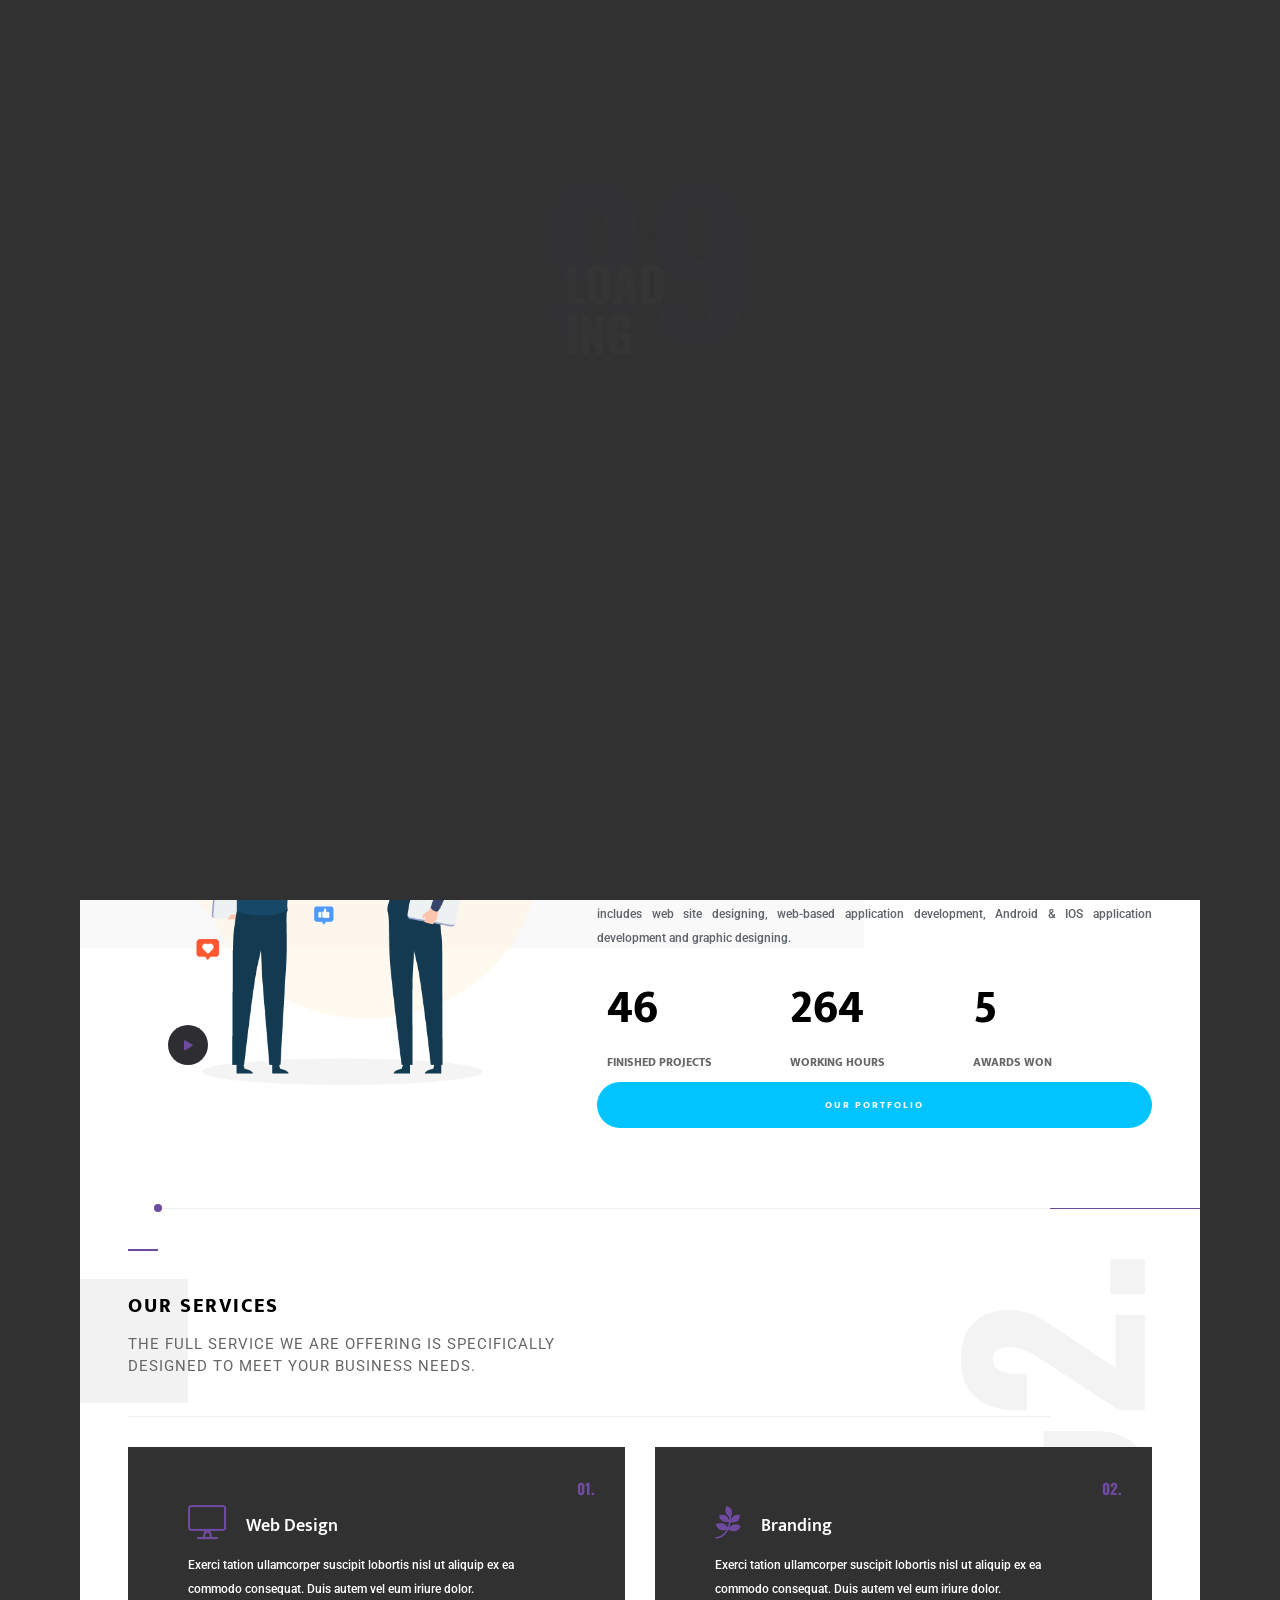
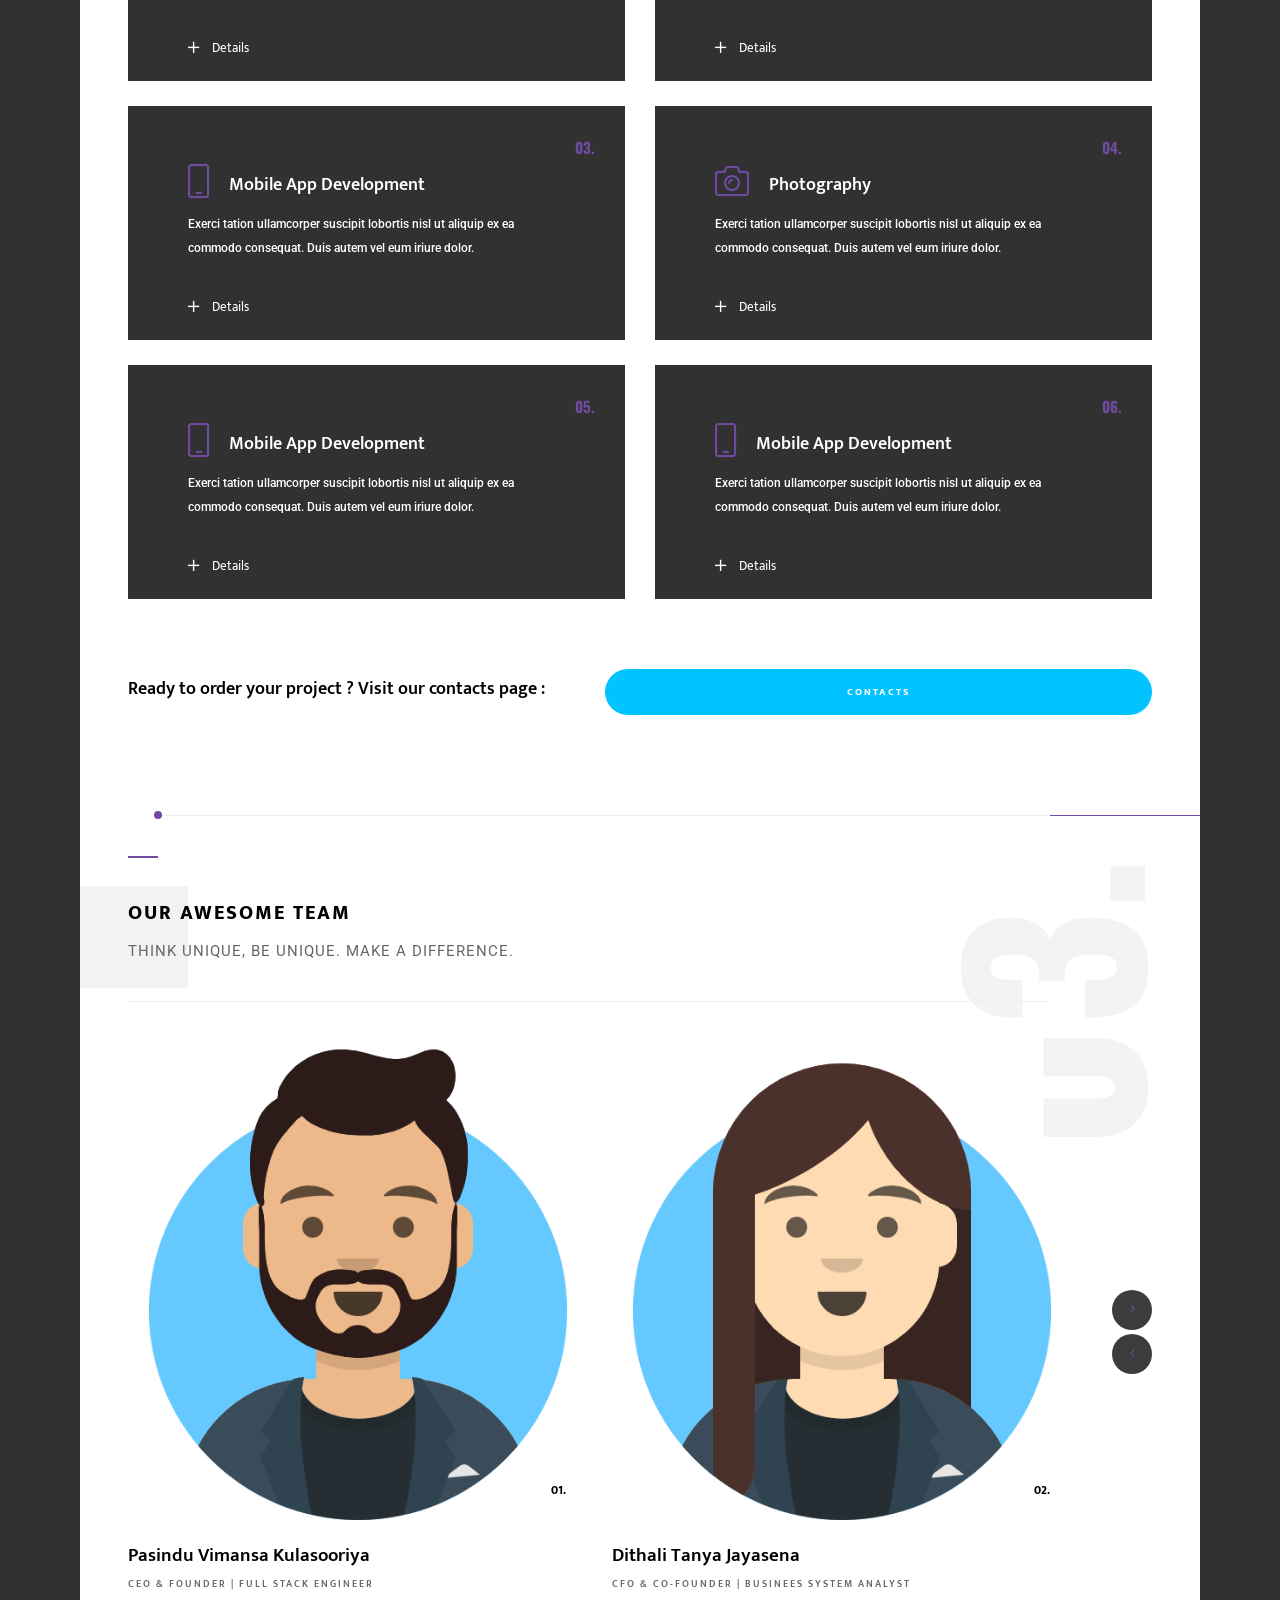
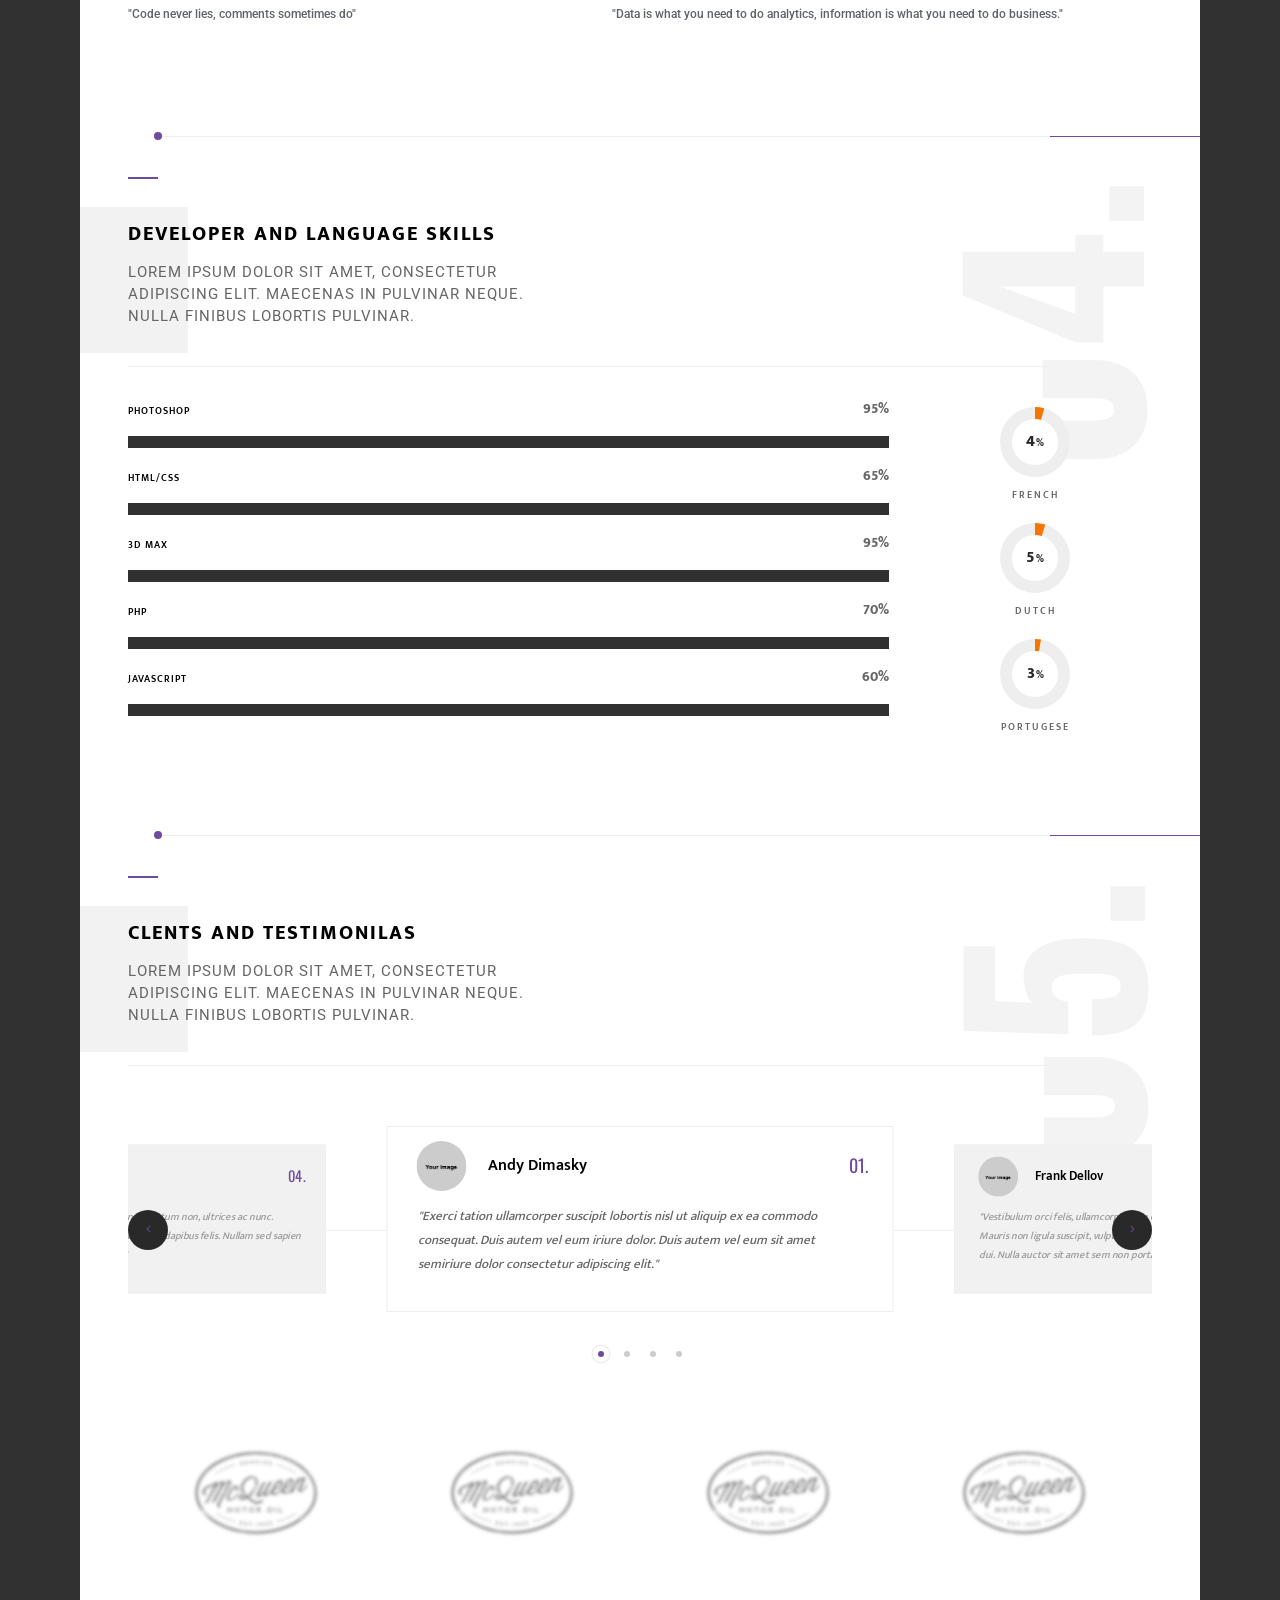
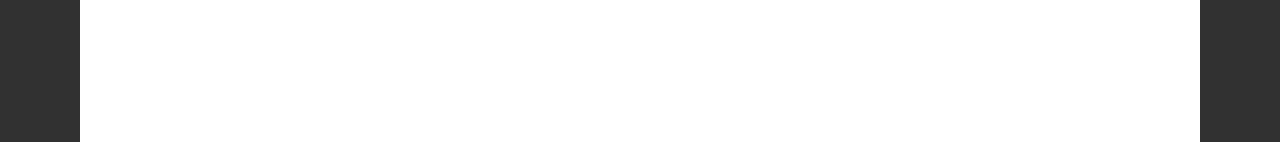
==== commit 7e1ce3c6: "about us design" ====
--- a/zonar/about.html
+++ b/zonar/about.html
@@ -3,7 +3,7 @@
   <head>
     <!--=============== basic  ===============-->
     <meta charset="UTF-8" />
-    <title>About Zonar - Creative Responsive Personal Portfolio</title>
+    <title>Inofinity Labs &dash; Simple Solutions for Complex Problems</title>
     <meta
       name="viewport"
       content="width=device-width, initial-scale=1.0, minimum-scale=1.0, maximum-scale=1.0, user-scalable=no"
@@ -51,11 +51,13 @@
           <ul>
             <li>
               <span>01. Call </span>
-              <a href="tel:+4(897)56412322">+4(897)56412322</a>
+              <a href="tel:+4(897)56412322">+94(77)8554139</a>
             </li>
             <li>
               <span>02. Write </span>
-              <a href="mailto:info@inofinitylabs.com">info@inofinitylabs.com</a>
+              <a href="mailto:contact@inofinitylabs.com"
+                >contact@inofinitylabs.com</a
+              >
             </li>
           </ul>
           <a href="contacts.html" class="ajax contacts-btn">Get in touch</a>
@@ -115,7 +117,9 @@
                     </ul>
                     <!--level 2 end -->
                   </li>
-                  <li><a href="about.html" class="ajax act-link">About</a></li>
+                  <li>
+                    <a href="about.html" class="ajax act-link">About Us</a>
+                  </li>
                   <li>
                     <a href="#">Portfolio</a>
                     <!--level 2 -->
@@ -294,10 +298,7 @@
               </div>
               <!--fixed-column-wrap_title-->
               <div class="fixed-column-wrap_title first-tile_load">
-                <h2>
-                  About My<br />
-                  Studio
-                </h2>
+                <h2>About Us</h2>
                 <p>
                   Lorem ipsum dolor sit amet, consectetur adipiscing elit.
                   Maecenas in pulvinar neque. Nulla finibus lobortis pulvinar.
@@ -336,13 +337,16 @@
                   <div class="row">
                     <div class="col-sm-5">
                       <div class="dec-img fl-wrap">
-                        <img src="images/about.jpg" class="respimg" alt="" />
+                        <img
+                          src="images\about\about.png"
+                          class="respimg"
+                          alt=""
+                        />
                         <a
                           class="video_link image-popup"
                           href="https://vimeo.com/34741214"
-                          ><i class="fas fa-play"></i
-                          ><span>Play Story video</span></a
-                        >
+                          ><i class="fas fa-play"></i><span></span
+                        ></a>
                       </div>
                     </div>
                     <div class="col-sm-7">
@@ -353,13 +357,17 @@
                           </span>
                         </h2>
                         <p>
-                          We are a branding + digital agency who integrates
-                          strategy, planning, copy and design to create
-                          communications that ultimately cultivate a more
-                          meaningful connection between brands and audiences.
-                          Technology is constantly evolving and we are
-                          passionate about keeping on top of the newest trends.
-                          Digital and mobile lead the way. Are you ready?
+                          An emerging software service provider based in
+                          Srilanka, we at Inofinity Labs bring in cutting edge
+                          solutions for both local and international clientele.
+                          Providing software development, technology services
+                          and support for digital transformations, we aspire to
+                          digitally craft tailor-made solutions for our clients
+                          that cater to their requirements and business model.
+                          Our expertise lies in a wide spectrum that includes
+                          web site designing, web-based application development,
+                          Android & IOS application development and graphic
+                          designing.
                         </p>
 
                         <div class="facts-container fl-wrap">
@@ -421,7 +429,7 @@
                         <a
                           href="portfolio.html"
                           class="btn ajax color-bg fl-btn"
-                          ><span>My Portfolio</span></a
+                          ><span>Our Portfolio</span></a
                         >
                       </div>
                     </div>
@@ -435,11 +443,10 @@
               <section class="scroll_sec" id="sec2">
                 <div class="container">
                   <div class="section-title">
-                    <h3>Services Provided</h3>
+                    <h3>Our Services</h3>
                     <p>
-                      Lorem ipsum dolor sit amet, consectetur adipiscing elit.
-                      Maecenas in pulvinar neque. Nulla finibus lobortis
-                      pulvinar.
+                      The full service we are offering is specifically designed
+                      to meet your business needs.
                     </p>
                   </div>
                   <!--process-wrap  -->
@@ -530,7 +537,7 @@
                           <span class="pd-icon">
                             <i class="fal fa-mobile-android"></i>
                           </span>
-                          <h4>UI/UX Design</h4>
+                          <h4>Mobile App Development</h4>
                           <div class="clearfix"></div>
                           <p>
                             Exerci tation ullamcorper suscipit lobortis nisl ut
@@ -605,12 +612,94 @@
                           </div>
                         </div>
                       </div>
+
+                      <div class="col-sm-6">
+                        <div class="process-details">
+                          <span class="pd-icon">
+                            <i class="fal fa-mobile-android"></i>
+                          </span>
+                          <h4>Mobile App Development</h4>
+                          <div class="clearfix"></div>
+                          <p>
+                            Exerci tation ullamcorper suscipit lobortis nisl ut
+                            aliquip ex ea commodo consequat. Duis autem vel eum
+                            iriure dolor.
+                          </p>
+                          <span class="process-numder">05.</span>
+                          <div class="show-phdc">
+                            <i class="fal fa-plus"></i> <span>Details</span>
+                          </div>
+                          <div class="proces-details-content">
+                            <div class="close-hidden_pdc">
+                              <i class="fal fa-times"></i>
+                            </div>
+                            <div class="proces-details-content-wrap">
+                              <ul class="pdcw_list fl-wrap">
+                                <li>Concept</li>
+                                <li>Design</li>
+                                <li>3D Modeling</li>
+                              </ul>
+                              <p>
+                                Cras mattis iudicium purus sit amet fermentum at
+                                nos hinc posthac, sitientis piros afros. Lorem
+                                ipsum dolor sit amet, consectetur adipisici
+                                elit, petierunt uti sibi concilium totius
+                                Galliae in diem sed eius mod tempor incidunt ut
+                                labore et dolore magna aliqua. Pellentesque
+                                habitant morbi tristique senectus et netus piros
+                                labore et dolore magna.
+                              </p>
+                            </div>
+                          </div>
+                        </div>
+                      </div>
+
+                      <div class="col-sm-6">
+                        <div class="process-details">
+                          <span class="pd-icon">
+                            <i class="fal fa-mobile-android"></i>
+                          </span>
+                          <h4>Mobile App Development</h4>
+                          <div class="clearfix"></div>
+                          <p>
+                            Exerci tation ullamcorper suscipit lobortis nisl ut
+                            aliquip ex ea commodo consequat. Duis autem vel eum
+                            iriure dolor.
+                          </p>
+                          <span class="process-numder">06.</span>
+                          <div class="show-phdc">
+                            <i class="fal fa-plus"></i> <span>Details</span>
+                          </div>
+                          <div class="proces-details-content">
+                            <div class="close-hidden_pdc">
+                              <i class="fal fa-times"></i>
+                            </div>
+                            <div class="proces-details-content-wrap">
+                              <ul class="pdcw_list fl-wrap">
+                                <li>Concept</li>
+                                <li>Design</li>
+                                <li>3D Modeling</li>
+                              </ul>
+                              <p>
+                                Cras mattis iudicium purus sit amet fermentum at
+                                nos hinc posthac, sitientis piros afros. Lorem
+                                ipsum dolor sit amet, consectetur adipisici
+                                elit, petierunt uti sibi concilium totius
+                                Galliae in diem sed eius mod tempor incidunt ut
+                                labore et dolore magna aliqua. Pellentesque
+                                habitant morbi tristique senectus et netus piros
+                                labore et dolore magna.
+                              </p>
+                            </div>
+                          </div>
+                        </div>
+                      </div>
                     </div>
                   </div>
                   <!--process-wrap   end-->
                   <div class="srv-link-text fl-wrap">
                     <h4>
-                      Ready to order your project ? Visit my contacts page :
+                      Ready to order your project ? Visit our contacts page :
                     </h4>
                     <a href="contacts.html" class="btn ajax color-bg fl-btn"
                       ><span>Contacts</span></a
@@ -625,12 +714,8 @@
               <section class="scroll_sec" id="sec3">
                 <div class="container">
                   <div class="section-title">
-                    <h3>My Awesome Team</h3>
-                    <p>
-                      Lorem ipsum dolor sit amet, consectetur adipiscing elit.
-                      Maecenas in pulvinar neque. Nulla finibus lobortis
-                      pulvinar.
-                    </p>
+                    <h3>Our Awesome Team</h3>
+                    <p>Think unique, be unique. Make a difference.</p>
                   </div>
                   <!--grid-carousel-wrap -->
                   <div class="grid-carousel-wrap fl-wrap">
@@ -643,7 +728,7 @@
                               <div class="team-photo">
                                 <div class="overlay"></div>
                                 <img
-                                  src="images/team/1.jpg"
+                                  src="images/team/pasindu.png"
                                   alt=""
                                   class="respimg"
                                 />
@@ -675,13 +760,9 @@
                                 </ul>
                               </div>
                               <div class="team-info">
-                                <h3>David Gray</h3>
-                                <h4>CEO / Developer</h4>
-                                <p>
-                                  Lorem ipsum dolor sit amet, consectetur
-                                  adipiscing elit, sed do eiusmod tempor
-                                  incididunt ut labore et dolore magna aliqua.
-                                </p>
+                                <h3>Pasindu Vimansa Kulasooriya</h3>
+                                <h4>CEO & Founder | Full Stack Engineer</h4>
+                                <p>"Code never lies, comments sometimes do"</p>
                               </div>
                             </div>
                           </div>
@@ -692,7 +773,7 @@
                               <div class="team-photo">
                                 <div class="overlay"></div>
                                 <img
-                                  src="images/team/1.jpg"
+                                  src="images/team/dithali.png"
                                   alt=""
                                   class="respimg"
                                 />
@@ -724,12 +805,13 @@
                                 </ul>
                               </div>
                               <div class="team-info">
-                                <h3>Alica Limishko</h3>
-                                <h4>Designer / UI-Ux</h4>
+                                <h3>Dithali Tanya Jayasena</h3>
+                                <h4>
+                                  CFO & Co-founder | Businees System Analyst
+                                </h4>
                                 <p>
-                                  Lorem ipsum dolor sit amet, consectetur
-                                  adipiscing elit, sed do eiusmod tempor
-                                  incididunt ut labore et dolore magna aliqua.
+                                  "Data is what you need to do analytics,
+                                  information is what you need to do business."
                                 </p>
                               </div>
                             </div>
@@ -741,7 +823,7 @@
                               <div class="team-photo">
                                 <div class="overlay"></div>
                                 <img
-                                  src="images/team/1.jpg"
+                                  src="images/team/parakum.png"
                                   alt=""
                                   class="respimg"
                                 />
@@ -773,12 +855,11 @@
                                 </ul>
                               </div>
                               <div class="team-info">
-                                <h3>Kevin Brunty</h3>
-                                <h4>Photographer / Designer</h4>
+                                <h3>Parakum Dissanayake</h3>
+                                <h4>COO & Co-founder | Full Stack Engineer</h4>
                                 <p>
-                                  Lorem ipsum dolor sit amet, consectetur
-                                  adipiscing elit, sed do eiusmod tempor
-                                  incididunt ut labore et dolore magna aliqua.
+                                  "To make a task seem easier, lean back a
+                                  little."
                                 </p>
                               </div>
                             </div>
--- a/zonar/css/style.css
+++ b/zonar/css/style.css
@@ -29,6 +29,7 @@
   overflow-y: scroll;
 }
 body {
+<<<<<<< HEAD
   margin: 0;
   padding: 0;
   font-weight: 400;
@@ -38,6 +39,18 @@
   background: #313131;
   color: #000;
   font-family: "Mukta Vaani", sans-serif;
+=======
+	margin: 0;
+	padding: 0;
+	font-weight: 400;
+	font-size: 13px;
+	height:100%;
+	text-align: center;
+	background:#313131;
+	color: #000;
+	font-family: 'Mukta Vaani', sans-serif;
+	overflow-y: hidden;
+>>>>>>> 4ad595ff4f8b6f33715009afcd68c93aa6b01e59
 }
 @-o-viewport {
   width: device-width;
@@ -47,6 +60,9 @@
 }
 @viewport {
   width: device-width;
+}
+body::-webkit-scrollbar {
+    display: none;
 }
 /* ---------Page preload--------------------------------------*/
 .loader {
@@ -149,6 +165,7 @@
   transform: scale(0);
 }
 .pl-spinner.act-loader {
+<<<<<<< HEAD
   transform: scale(1);
 }
 .pl-spinner:before {
@@ -162,6 +179,21 @@
   border: 2px solid rgba(255, 255, 255, 0.2);
   animation: rotate 1s cubic-bezier(0.77, 0, 0.175, 1) infinite;
   box-sizing: border-box;
+=======
+	transform:scale(1.0);
+}
+.pl-spinner:before  {
+	content:'';
+	position:absolute;
+	top:0;
+	left:0;
+	right:0;
+	bottom:0;
+	border-radius:100%;
+	border:2px solid  #00c3ff;
+	animation: rotate 1s cubic-bezier(0.770, 0.000, 0.175, 1.000) infinite;
+	box-sizing:border-box;
+>>>>>>> 4ad595ff4f8b6f33715009afcd68c93aa6b01e59
 }
 @keyframes rotate {
   from {
@@ -492,11 +524,19 @@
   border-radius: 50%;
 }
 .left-header_social {
+<<<<<<< HEAD
   position: absolute;
   bottom: 190px;
   left: 50%;
   margin-left: -22px;
   width: 40px;
+=======
+	position:absolute;
+	bottom:240px;
+	left:50%;
+	margin-left:-22px;
+	width:40px;
+>>>>>>> 4ad595ff4f8b6f33715009afcd68c93aa6b01e59
 }
 .left-header_social li {
   width: 40px;
@@ -527,10 +567,17 @@
   border-top: 1px solid rgba(255, 255, 255, 0.08);
 }
 .left-header_social li a {
+<<<<<<< HEAD
   position: relative;
   z-index: 2;
   color: #767676;
   transition: all 200ms ease-out;
+=======
+	position:relative;
+	z-index:2;
+	color:#00c3ff;
+	transition: all 200ms ease-out;
+>>>>>>> 4ad595ff4f8b6f33715009afcd68c93aa6b01e59
 }
 .left-header_social li:hover a {
   color: #fff;
@@ -569,6 +616,7 @@
   top: 50%;
 }
 .share-btn span {
+<<<<<<< HEAD
   color: #fff;
   position: relative;
   top: 106px;
@@ -590,7 +638,33 @@
   top: -86px;
   color: #fff;
   line-height: 28px;
-}
+=======
+	color: #fff;
+	position:relative;
+	top:56px;
+	padding: 0 5px 0 5px;
+	float:left;
+	font-weight:400;
+	letter-spacing:2px;
+	text-transform:uppercase;
+	font-size:10px;
+	z-index:2;
+}
+
+.share-btn  span i {
+	position: absolute;
+	transition: all 0.2s ease-in-out;
+	left:25px;
+	width:30px;
+	padding-left:2px;
+	height:30px;
+	top:-36px;
+	color:#fff;
+	line-height:28px;
+	font-size: 20px;
+>>>>>>> 4ad595ff4f8b6f33715009afcd68c93aa6b01e59
+}
+
 .share-btn.uncl-share span i:before {
   content: "\f00d";
 }
@@ -739,9 +813,16 @@
   left: 13px;
 }
 .fl-btn {
+<<<<<<< HEAD
   float: left;
   margin-top: 15px;
   display: block;
+=======
+	float:left;
+	margin-top:15px;
+	display:block;
+	border-radius: 25px;
+>>>>>>> 4ad595ff4f8b6f33715009afcd68c93aa6b01e59
 }
 /* ------share------------------------------------------------------------ */
 .share-wrapper {
@@ -2184,7 +2265,7 @@
   padding-top: 10px;
   color: #666;
   text-align: left;
-  font-size: 10px;
+  font-size: 15px;
   text-transform: uppercase;
   font-weight: 400;
   letter-spacing: 1px;
@@ -2457,6 +2538,7 @@
   font-size: 11px;
 }
 .fs-pg-idicator_wrap {
+<<<<<<< HEAD
   position: fixed;
   bottom: 0;
   right: 0;
@@ -2495,6 +2577,44 @@
   z-index: 4;
   color: #fff;
   font-family: "Oswald", sans-serif;
+=======
+	position:fixed;
+	bottom:0;
+	right:0;
+	width:80px;
+	height:75px;
+	z-index:10;
+    -webkit-transform: translate3d(0,0,0);
+	background:#6f4b9f !important;
+}
+.fs-pg-idicator_wrap .progress-indicator , .fs-pg-idicator_wrap .slider-progress-bar {
+    width: 50px;
+    height: 50px;
+    top: 50%;
+    left: 50%;
+    margin: -20px 0 0 -25px;
+}
+.fs-pg-idicator_wrap .progress-indicator svg , .fs-pg-idicator_wrap .slider-progress-bar svg {
+	margin:-5px 0 0 5px;
+}
+.fs-pg-idicator_wrap .slider-progress-bar svg  {
+	margin-top:-8px;
+}
+.fs-pg-idicator_wrap .progress-indicator:after , .fs-pg-idicator_wrap .slider-progress-bar:after {
+    height: 100px;
+    right: 50%;
+    top: -74px;
+    background: rgba(255,255,255,0.2);
+    transform: rotate(0deg);
+}
+.fcc_column{
+    position: absolute;
+    right: 110px;
+    top: 260px;
+    z-index: 4;
+    color: #fff;
+    font-family: 'Oswald', sans-serif;
+>>>>>>> 4ad595ff4f8b6f33715009afcd68c93aa6b01e59
 }
 .fcc_column div {
   float: left;
@@ -4364,6 +4484,8 @@
   position: relative;
 }
 .custom-form textarea,
+.custom-form select,
+.custom-form select option,
 .custom-form input[type="text"],
 .custom-form input[type="email"] {
   float: left;
@@ -4403,6 +4525,10 @@
 .custom-form input {
   margin-bottom: 20px;
 }
+.custom-form select{
+	margin-bottom: 20px;
+}
+
 .custom-form button {
   margin-top: 25px;
   padding: 18px 38px;
@@ -5123,6 +5249,7 @@
   .share-btn {
     width: 150px;
     height: 80px;
+<<<<<<< HEAD
     bottom: auto;
     top: 0;
   }
@@ -5139,6 +5266,23 @@
     left: 0;
   }
   .share-wrapper {
+=======
+	bottom:auto;
+	top:0;
+}
+.share-btn:after {
+	background:#222;
+}
+.share-btn span {
+    top: 8px;
+    left: 58px;
+	font-size: 9px;
+}
+.page-scroll-nav, .fixed-bottom-panel , .fixed-bottom-panel.fs-fix-bom-panel {
+	left:0;
+}
+.share-wrapper {
+>>>>>>> 4ad595ff4f8b6f33715009afcd68c93aa6b01e59
     bottom: auto;
     left: auto;
     right: 0;
@@ -5707,9 +5851,171 @@
   }
 }
 @media only screen and (-webkit-min-device-pixel-ratio: 2) {
+<<<<<<< HEAD
   .bg {
     background-attachment: scroll !important;
     -webkit-background-size: cover;
     background-position: center;
   }
 }
+=======
+	.bg {
+		background-attachment: scroll !important;
+		-webkit-background-size: cover;
+		background-position: center;
+	}
+}
+
+/*custom CSS */
+.pulse {
+	animation: waggle 1s 3s forwards ease-out infinite;
+}
+
+@keyframes waggle {
+	0% {
+	  transform: none;
+	}
+	50% {
+	  transform: rotateZ(-20deg) scale(1.2);
+	}
+	60% {
+	  transform: rotateZ(25deg) scale(1.2);
+	}
+	67.5% {
+	  transform: rotateZ(-15deg) scale(1.2);
+	}
+	75% {
+	  transform: rotateZ(15deg) scale(1.2);
+	}
+	82.5% {
+	  transform: rotateZ(-12deg) scale(1.2);
+	}
+	85% {
+	  transform: rotateZ(0) scale(1.2);
+	}
+	100% {
+	  transform: rotateZ(0) scale(1);
+	}
+  }
+
+  .jump {
+	animation: jump 1s 2s forwards cubic-bezier(.84,-0.54,.31,1.19) infinite;
+  }
+
+  @keyframes jump {
+	0% {
+	  transform: none;
+	}
+	50% {
+	  transform: translateY(-0.5em);
+	}
+  }
+
+  .nicescroll-cursors{
+	background-color: #6f4b9f !important;
+  }
+
+  /* The Modal (background) */
+.modal {
+	display: none; /* Hidden by default */
+	position: fixed; /* Stay in place */
+	z-index: 99999; /* Sit on top */
+	padding-top: 100px; /* Location of the box */
+	left: 0;
+	top: 0;
+	width: 100%; /* Full width */
+	height: 100%; /* Full height */
+	overflow: auto; /* Enable scroll if needed */
+	background-color: rgb(0,0,0); /* Fallback color */
+	background-color: rgba(0, 0, 0, 0.596); /* Black w/ opacity */
+  }
+
+  /*#main > *:not(.modal-content, .modal) {
+	filter: blur(8px);
+	-webkit-filter: blur(8px);
+  }*/
+
+  .modal-title{
+	padding: 10px 0 0 0;
+	float: left;
+	font-size: 20px;
+	color: #00c3ff;
+  }
+  
+  /* Modal Content */
+  .modal-content {
+	background-color: #313131;
+	margin: auto;
+	padding: 5px 20px 5px 20px;
+	border: 1px solid #00c3ff;
+	width: 50%;
+	height: fit-content;
+	border-radius: 10px;
+  }
+
+  .modal-backdrop {
+	opacity: 0.65;
+	filter: alpha(opacity=65);
+  }
+  
+  /* The Close Button */
+  .close {
+	color: #aaaaaa;
+	float: right;
+	font-size: 28px;
+	font-weight: bold;
+  }
+  
+  .close:hover,
+  .close:focus {
+	color: #000;
+	text-decoration: none;
+	cursor: pointer;
+  }
+
+  .new-proj-cards{
+	background-color: #6f4b9f;
+	margin: auto;
+	padding: 5px 20px 5px 20px;
+  }
+
+  .new-proj-cards p{
+	padding:10px 0 0 5px;
+	font-size: 15px;
+	color: #fff;
+	text-align: left
+  }
+
+  .new-proj-cards i{
+	padding:20px;
+	font-size: 15px;
+	color: #fff;
+	text-shadow: 2px 2px black;
+	text-align: right;
+  }
+
+  @media only screen and (max-width: 564px){
+	.modal-content {
+		width: 80%;
+	}
+
+	.modal-title{
+		font-size: 10px;
+		float: left;
+		text-align: left;
+		padding-bottom: 10px;
+	  }
+
+	  .new-proj-cards p{
+		padding:10px;
+		font-size: 10px;
+		color: #fff;
+	  }
+	
+	  .new-proj-cards i{
+		padding:10px;
+		font-size: 10px;
+	  }
+  } 
+
+>>>>>>> 4ad595ff4f8b6f33715009afcd68c93aa6b01e59
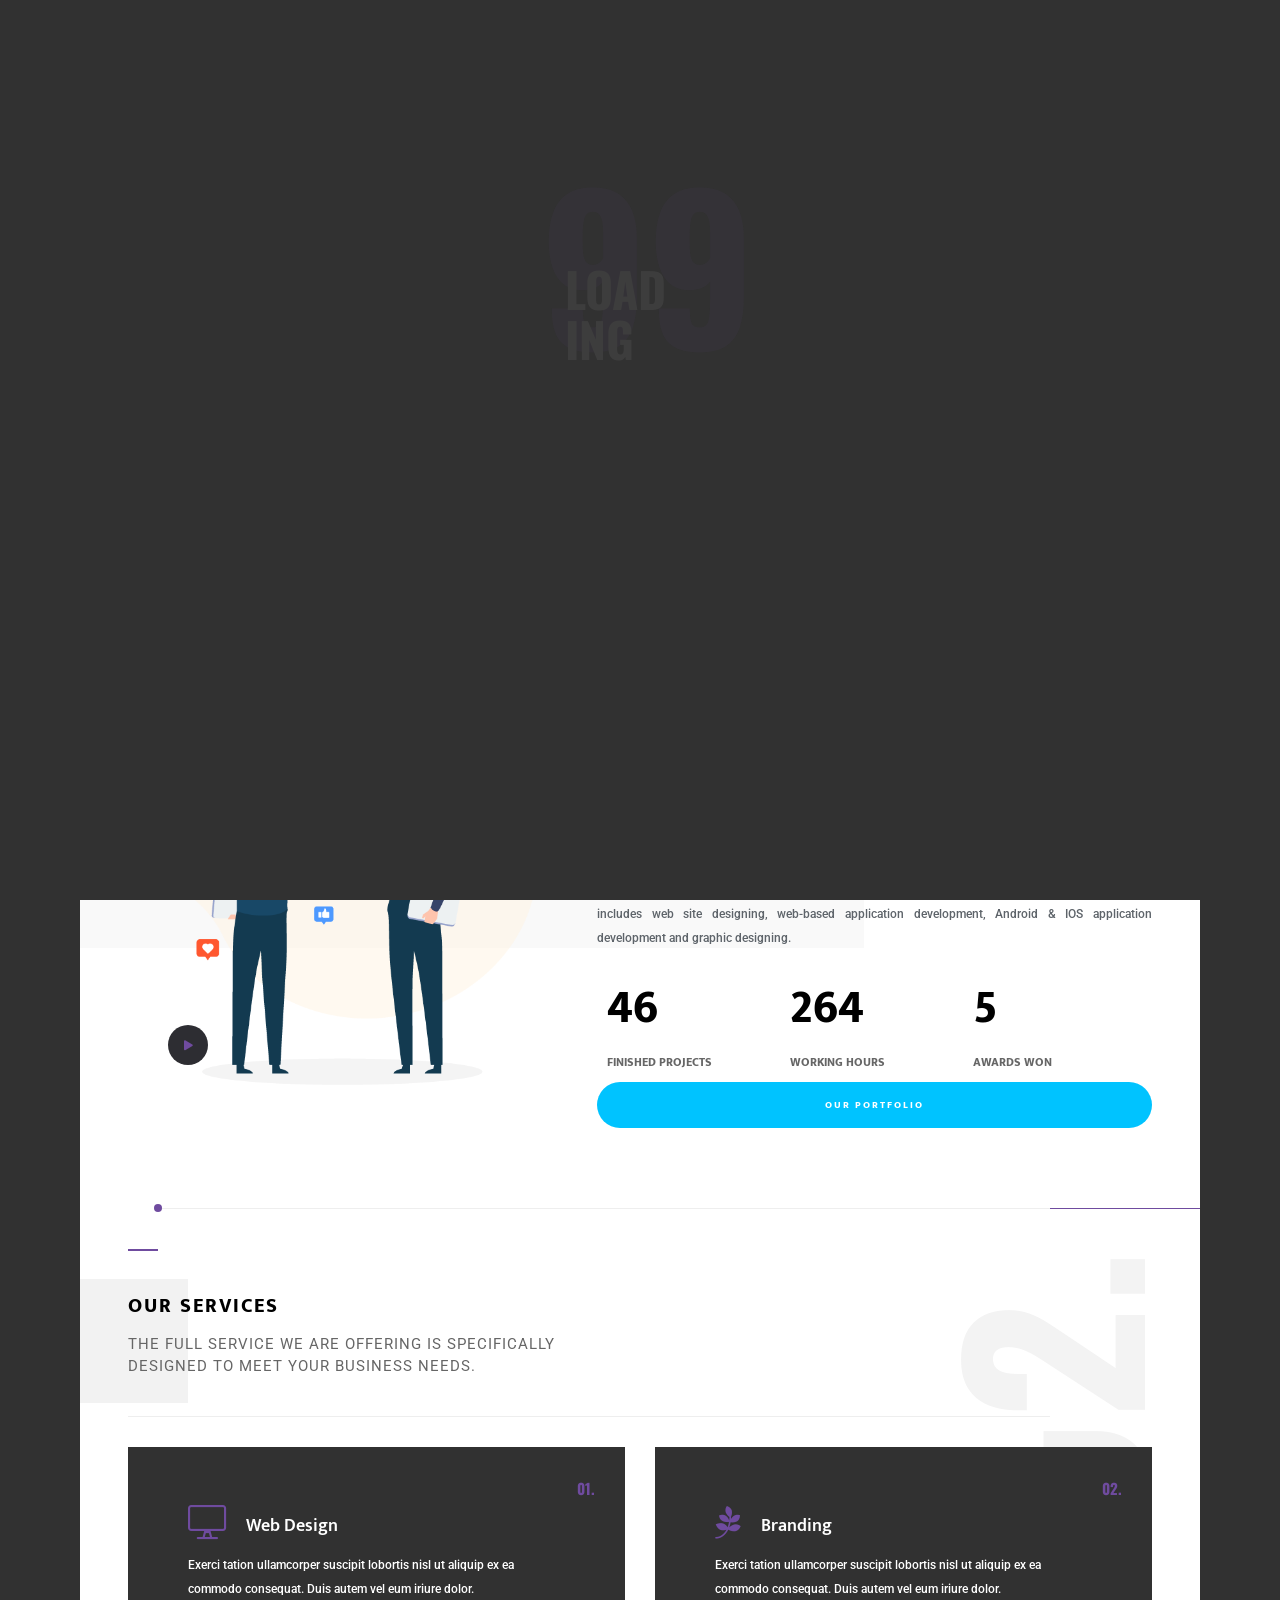
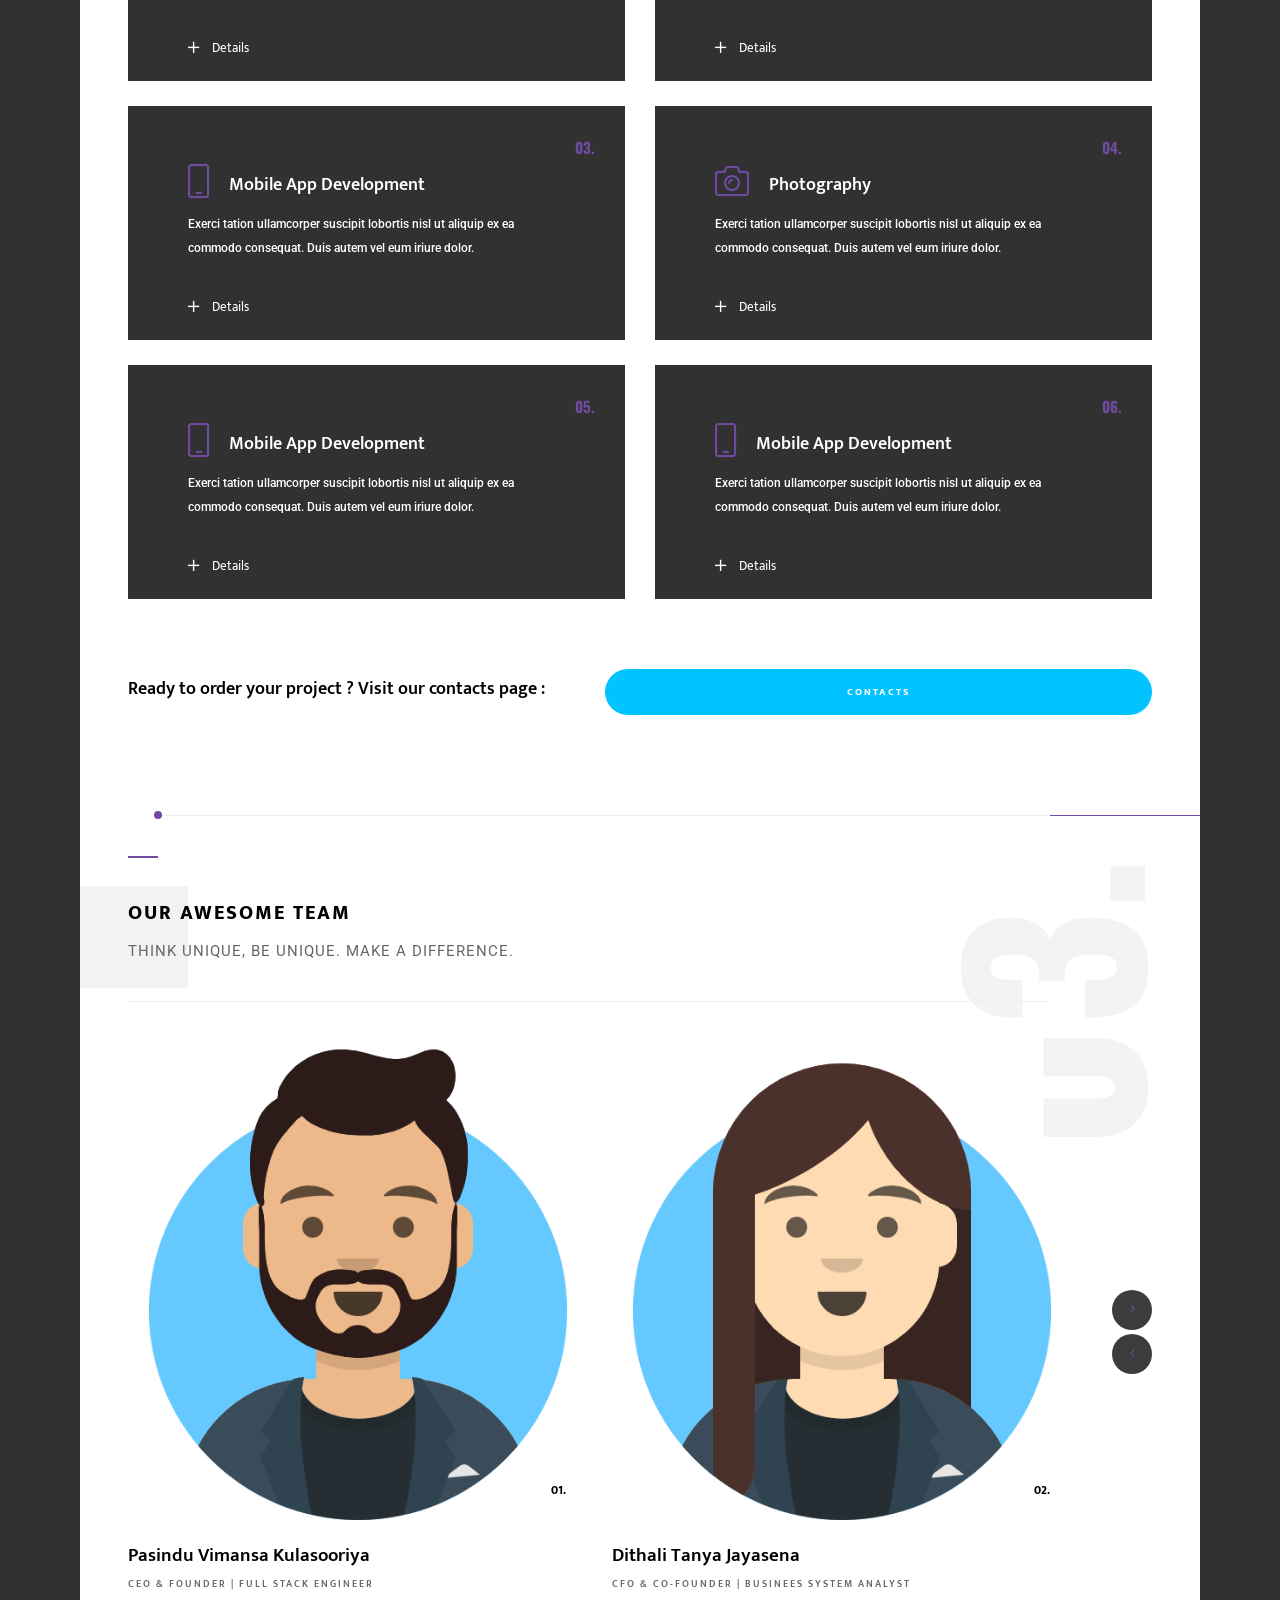
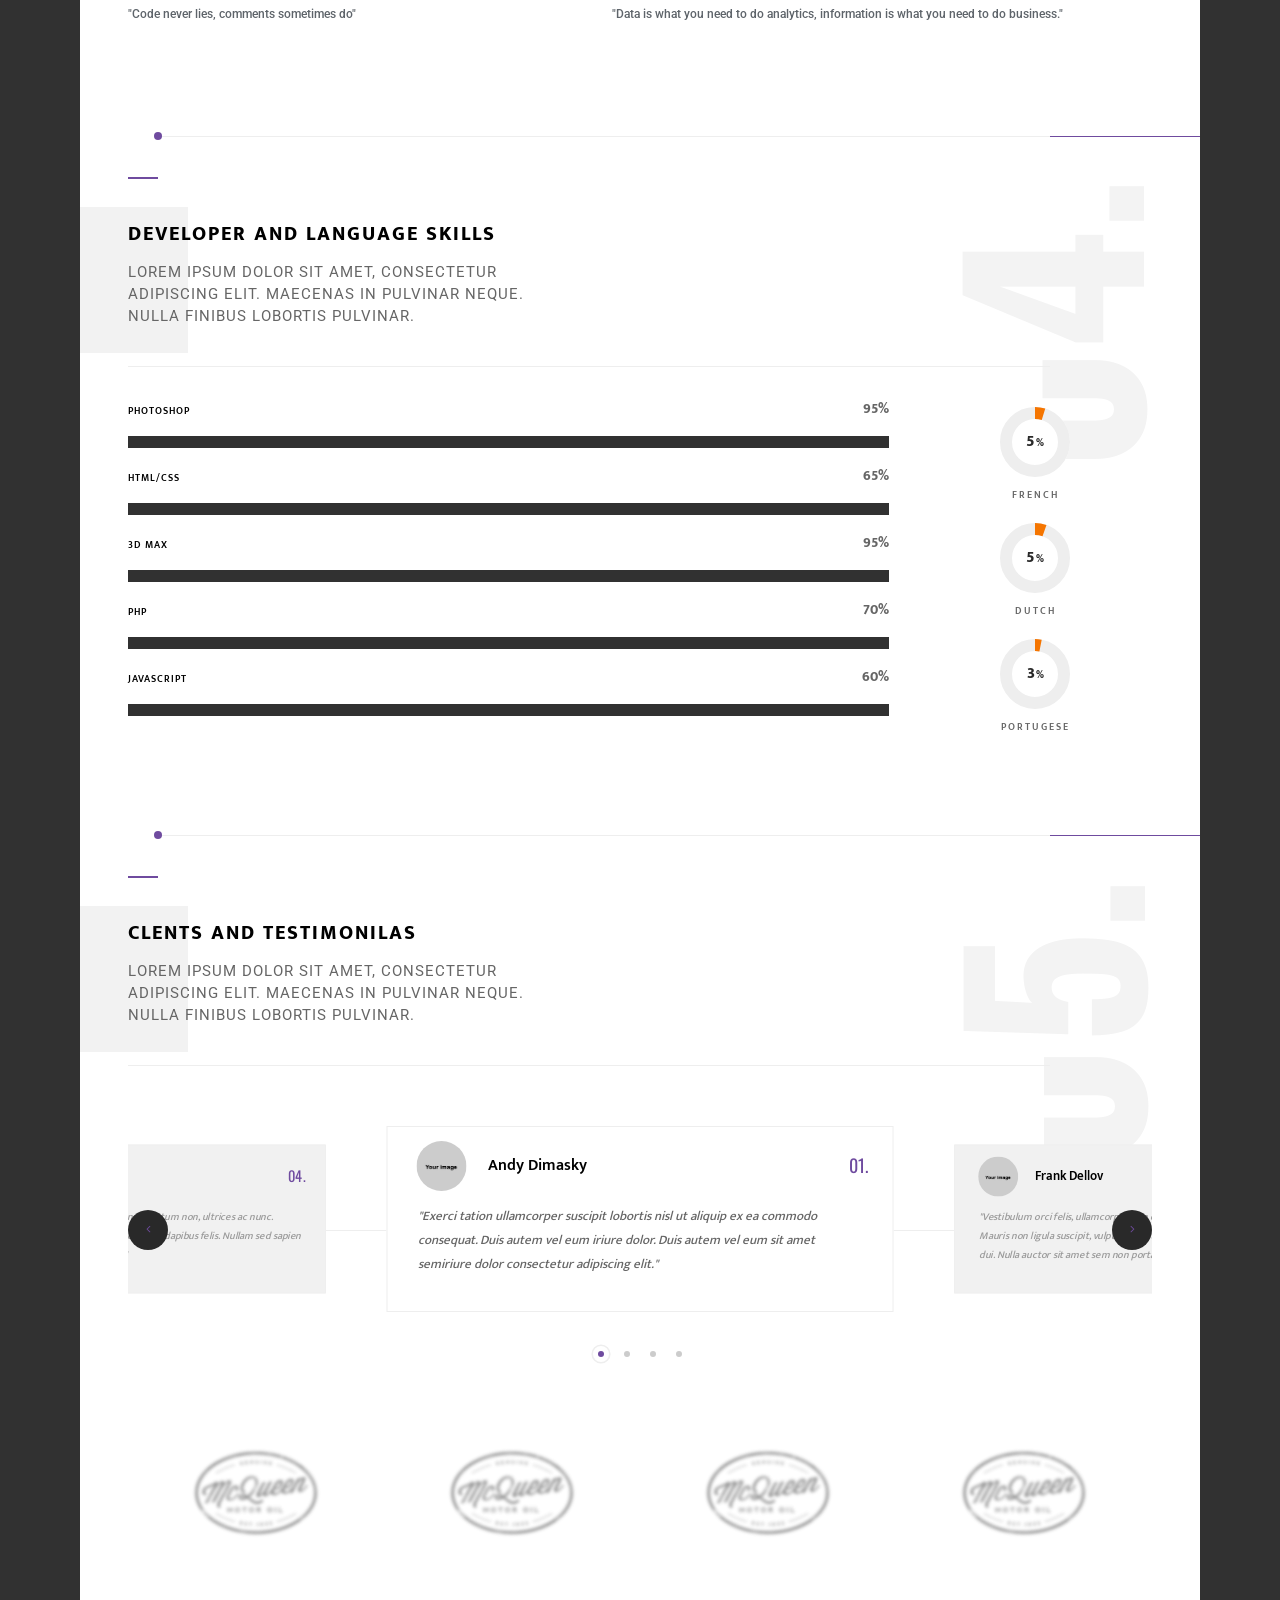
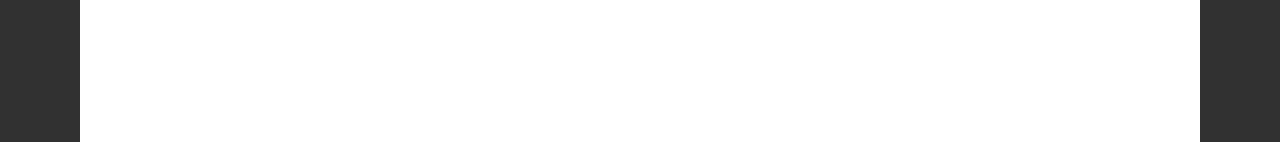
==== commit f6019648: "Update about.html" ====
--- a/zonar/about.html
+++ b/zonar/about.html
@@ -93,7 +93,7 @@
       <!-- share button end-->
       <!-- right header-->
       <div class="hc_dec_color">
-        <div class="page-subtitle"><span></span></div>
+        <div class="page-subtitle"><span>about Us</span></div>
       </div>
       <!-- right header end-->
       <!-- wrapper  -->
@@ -180,7 +180,7 @@
               <!-- nav end-->
             </div>
             <div class="nav-footer">
-              <span>&#169; Inofinity Labs / All rights reserved. </span>
+              <span>&#169; Inofinity Labs 2021 - All rights reserved. </span>
             </div>
             <div class="nav-holder-wrap_line"></div>
             <div class="nav-holder-wrap_dec"></div>
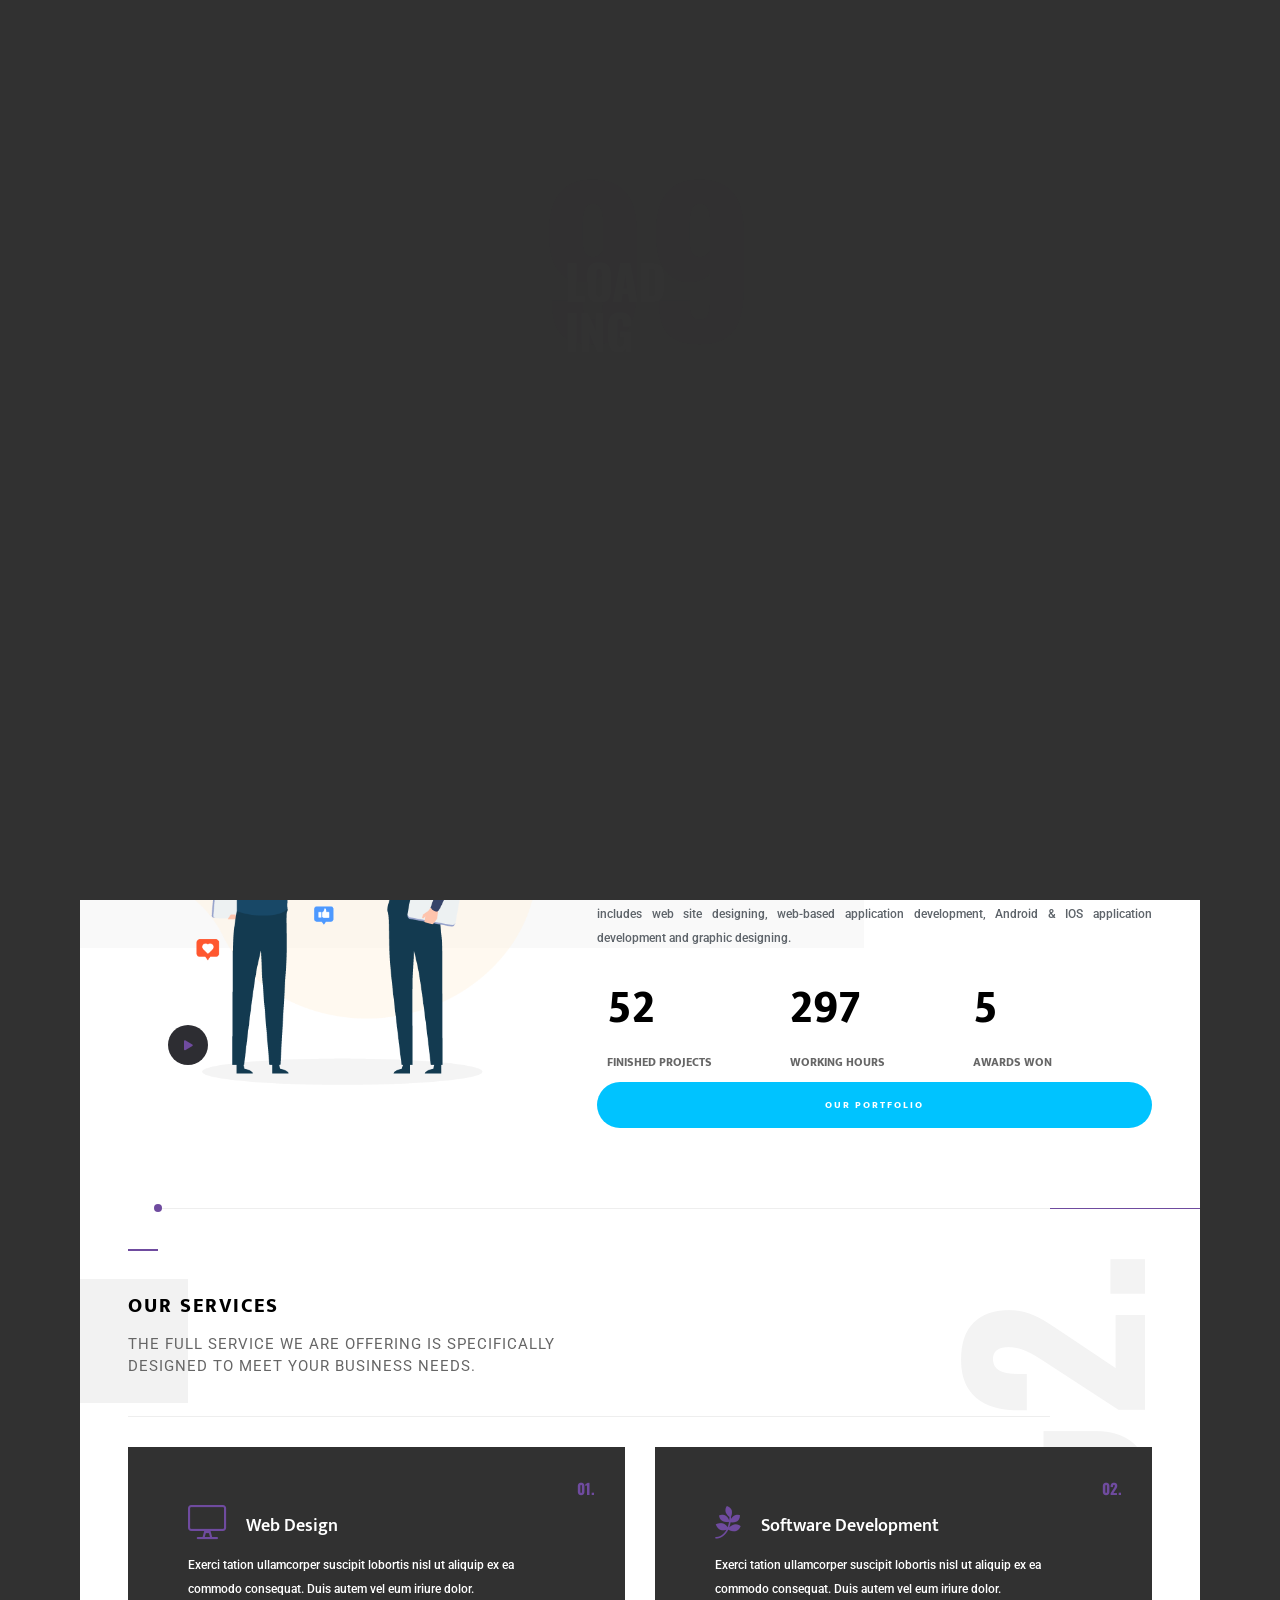
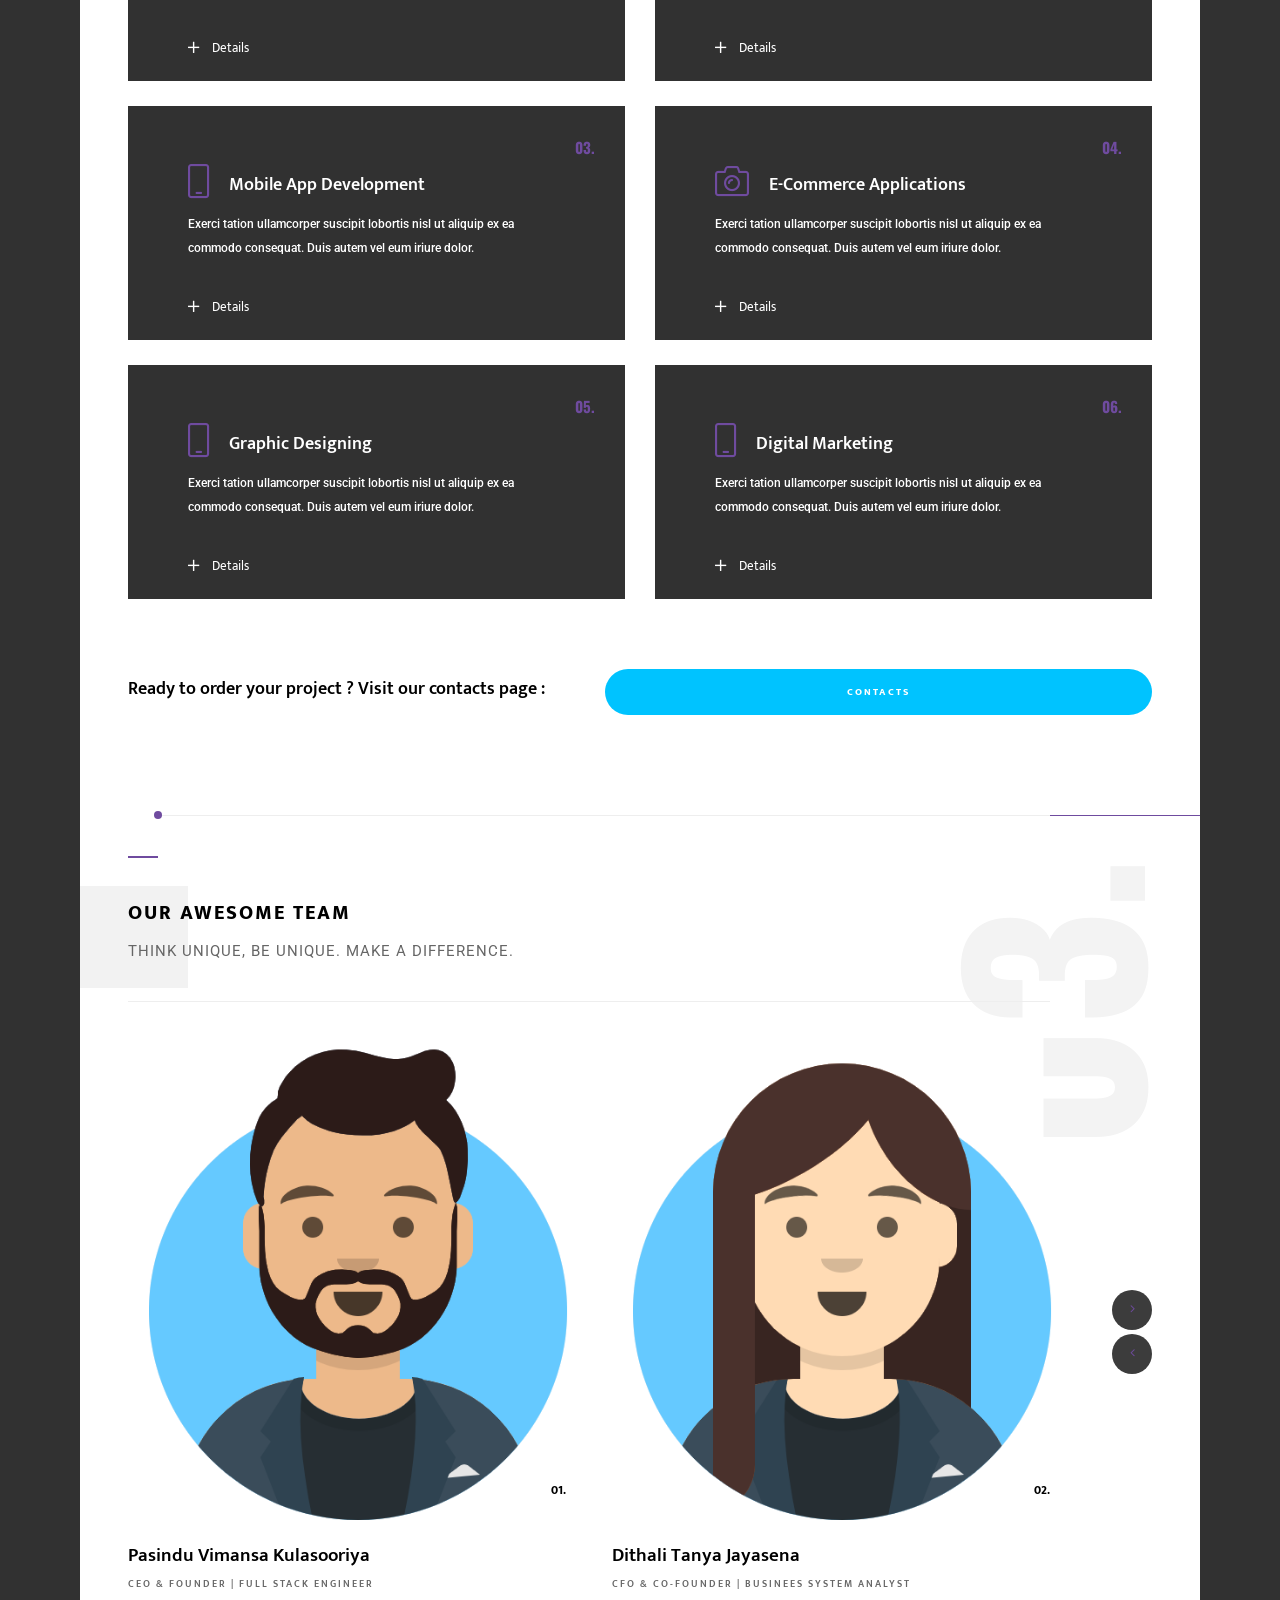
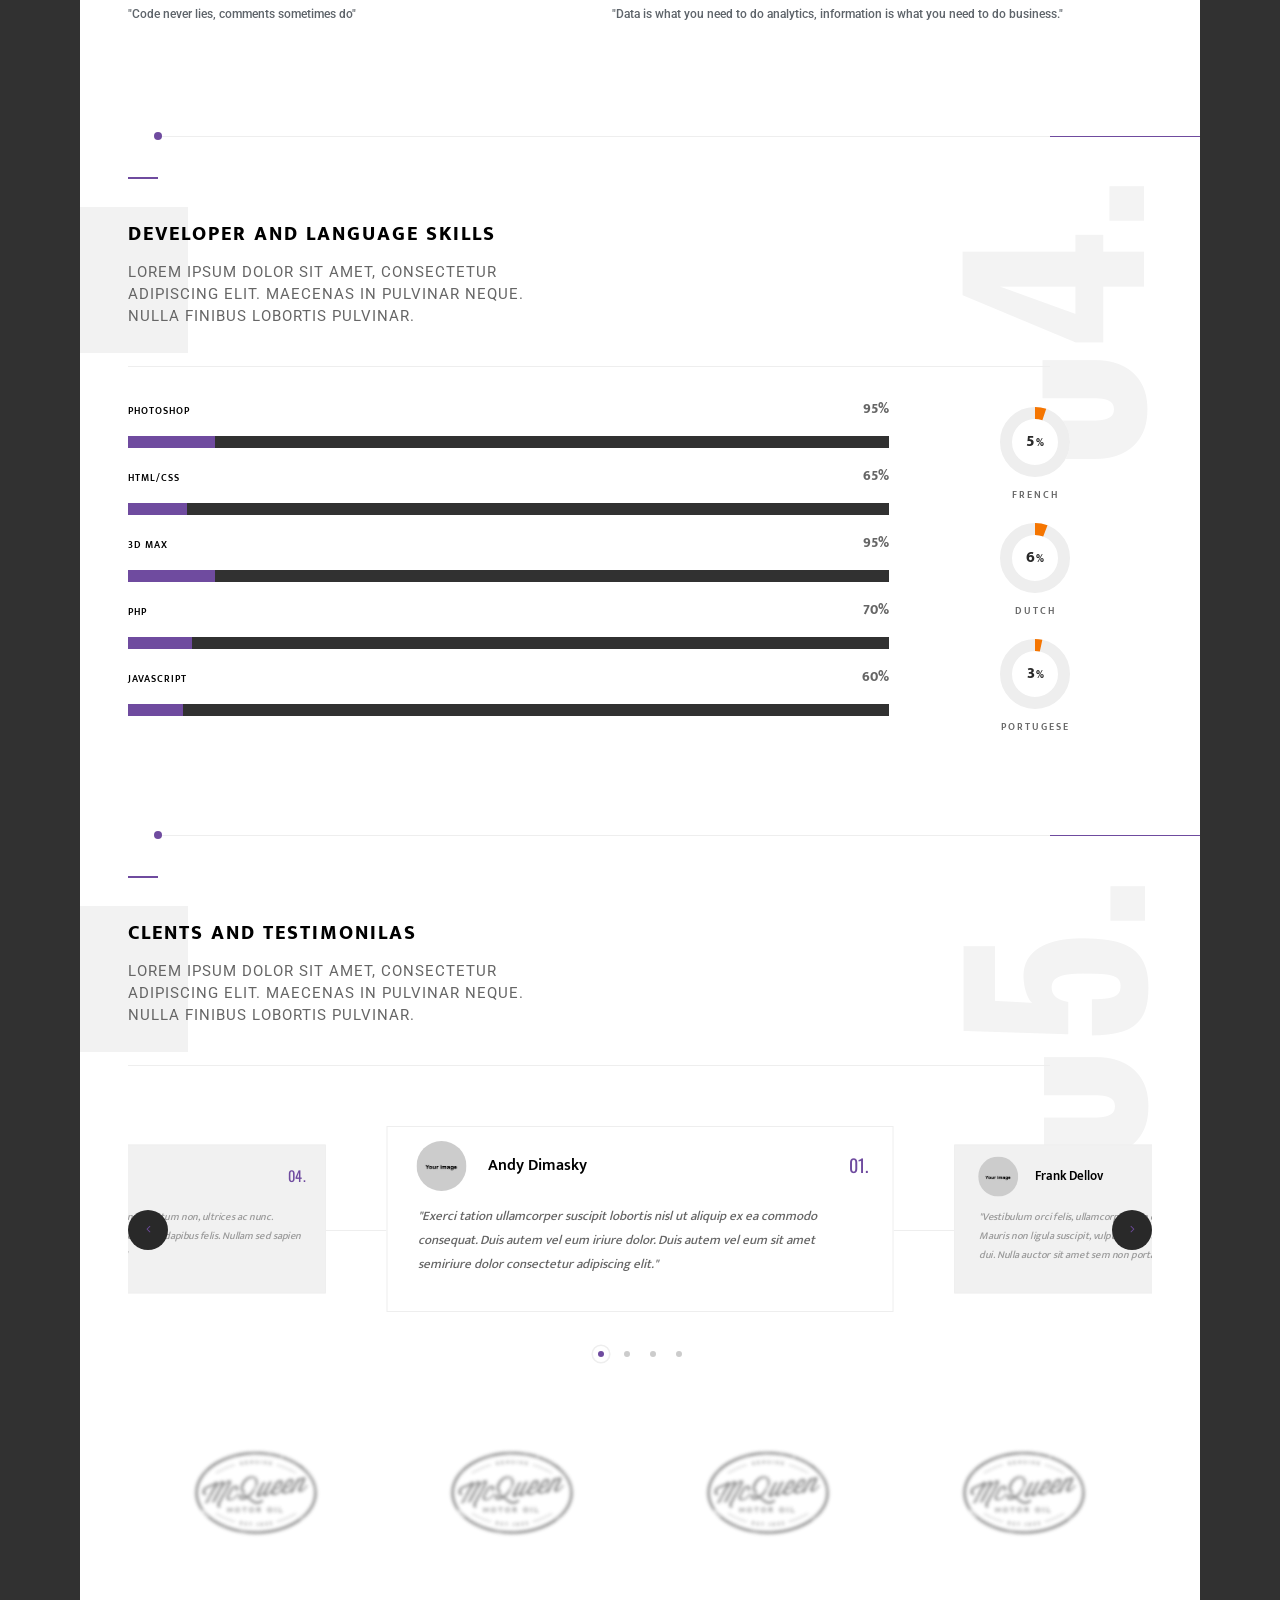
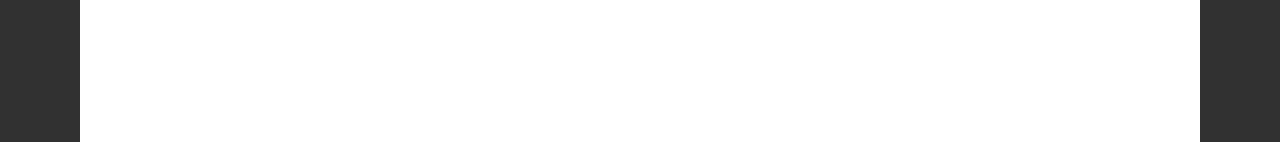
==== commit 190a71e7: "update" ====
--- a/zonar/about.html
+++ b/zonar/about.html
@@ -497,7 +497,7 @@
                           <span class="pd-icon">
                             <i class="fab fa-pagelines"></i>
                           </span>
-                          <h4>Branding</h4>
+                          <h4>Software Development</h4>
                           <div class="clearfix"></div>
                           <p>
                             Exerci tation ullamcorper suscipit lobortis nisl ut
@@ -577,7 +577,7 @@
                           <span class="pd-icon">
                             <i class="fal fa-camera-alt"></i>
                           </span>
-                          <h4>Photography</h4>
+                          <h4>E-Commerce Applications</h4>
                           <div class="clearfix"></div>
                           <p>
                             Exerci tation ullamcorper suscipit lobortis nisl ut
@@ -618,7 +618,7 @@
                           <span class="pd-icon">
                             <i class="fal fa-mobile-android"></i>
                           </span>
-                          <h4>Mobile App Development</h4>
+                          <h4>Graphic Designing</h4>
                           <div class="clearfix"></div>
                           <p>
                             Exerci tation ullamcorper suscipit lobortis nisl ut
@@ -659,7 +659,7 @@
                           <span class="pd-icon">
                             <i class="fal fa-mobile-android"></i>
                           </span>
-                          <h4>Mobile App Development</h4>
+                          <h4>Digital Marketing</h4>
                           <div class="clearfix"></div>
                           <p>
                             Exerci tation ullamcorper suscipit lobortis nisl ut
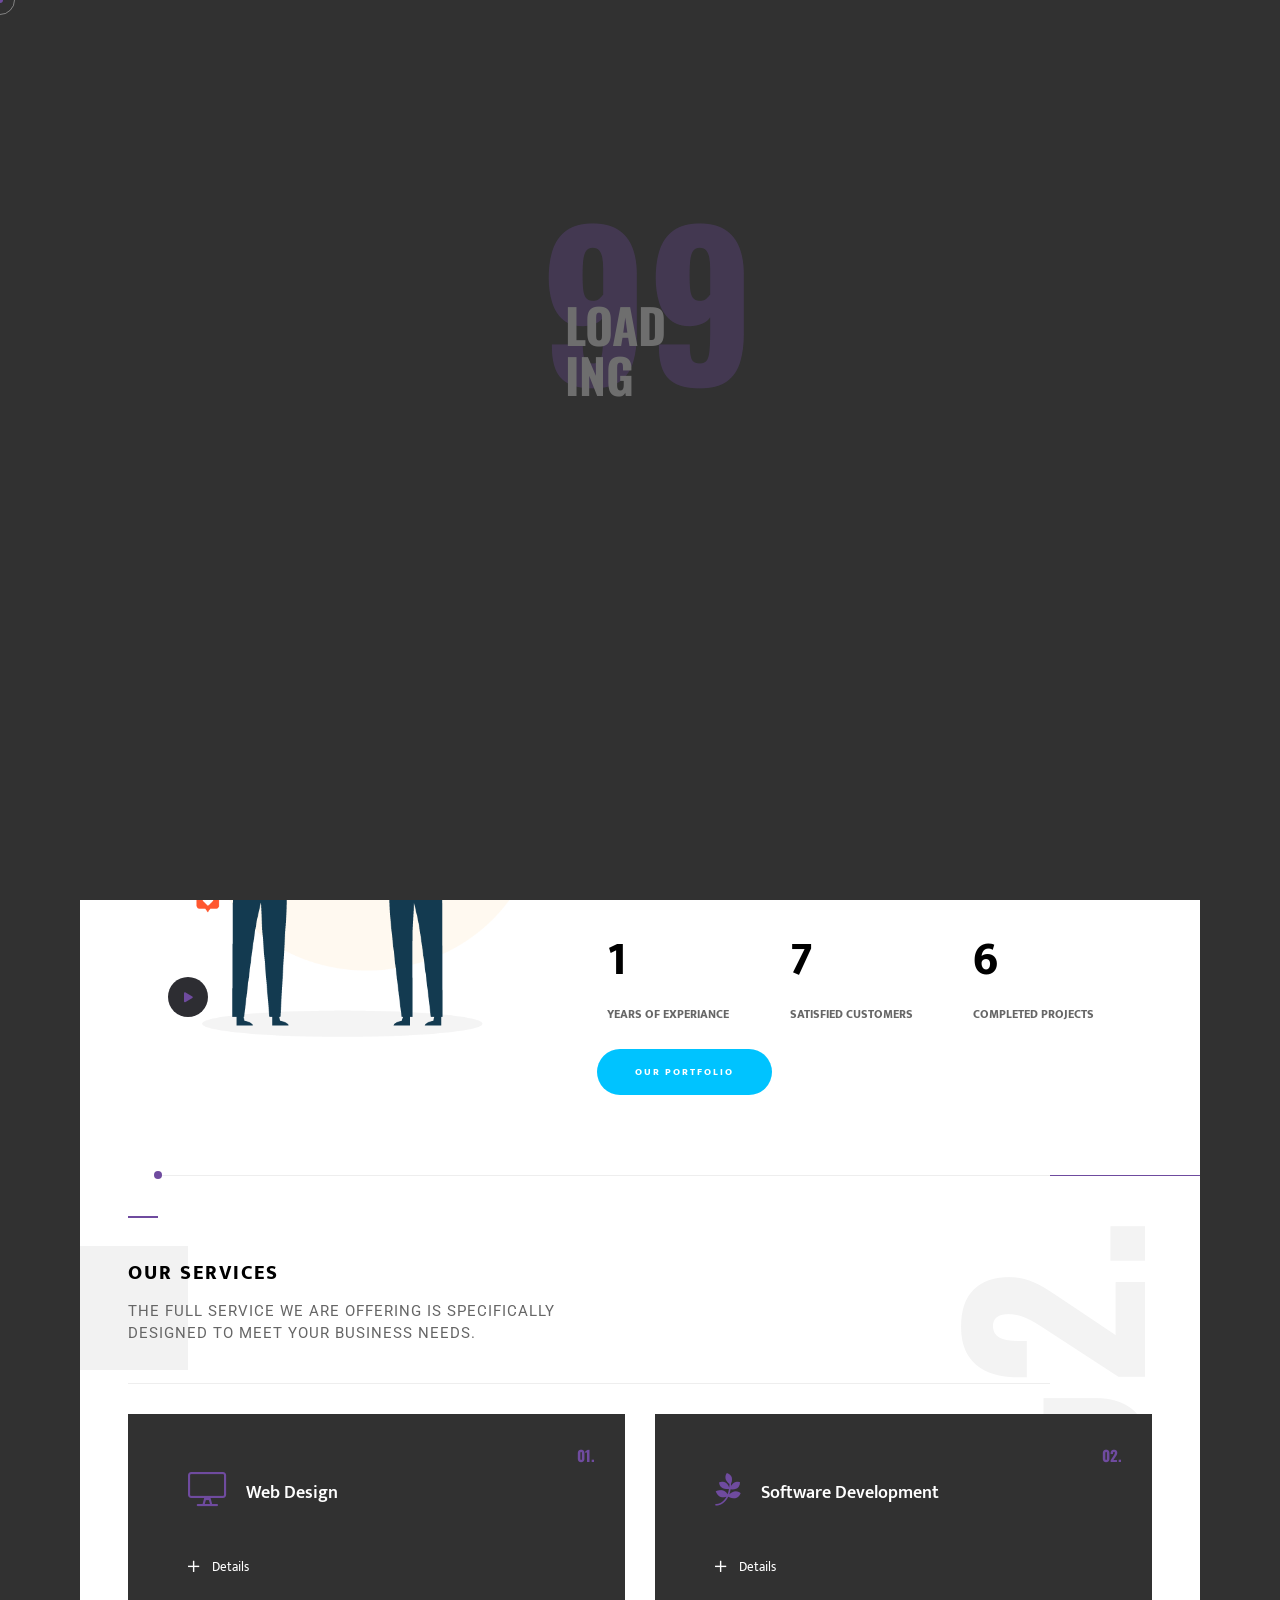
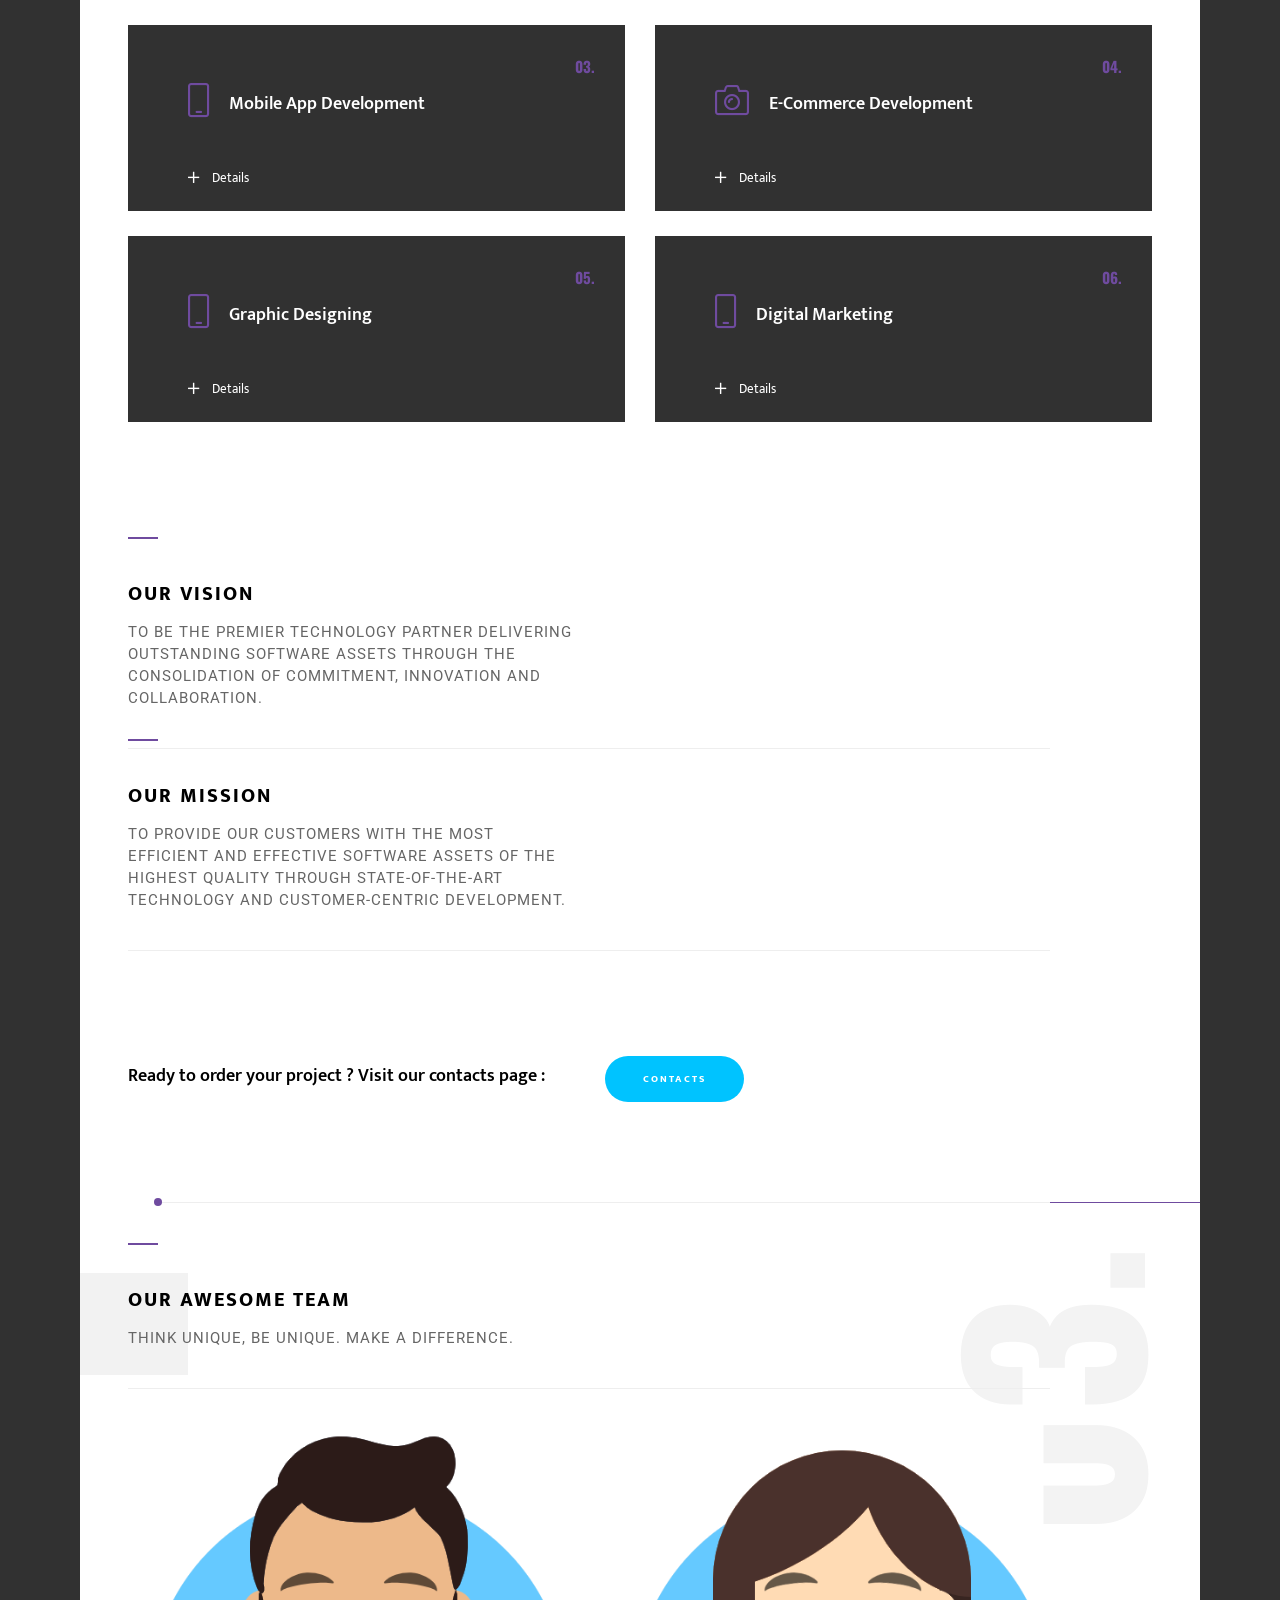
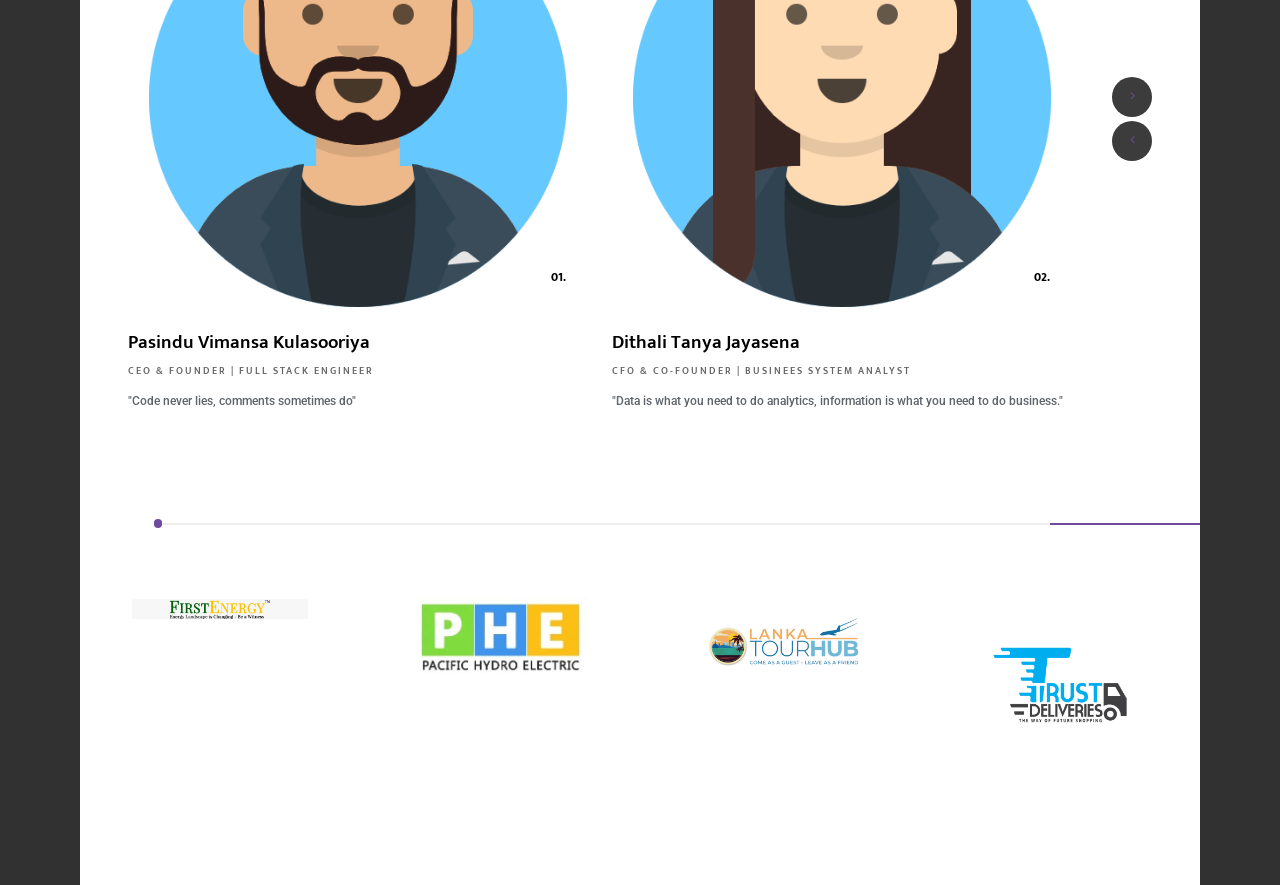
==== commit d21601ff: "update about" ====
--- a/zonar/about.html
+++ b/zonar/about.html
@@ -71,7 +71,9 @@
         <div class="left-header_social">
           <ul>
             <li>
-              <a href="#" target="_blank"><i class="fab fa-facebook-f"></i></a>
+              <a href="https://www.facebook.com/inofinitylabs" target="_blank"
+                ><i class="fab fa-facebook-f"></i
+              ></a>
             </li>
             <li>
               <a href="#" target="_blank"><i class="fab fa-instagram"></i></a>
@@ -93,7 +95,7 @@
       <!-- share button end-->
       <!-- right header-->
       <div class="hc_dec_color">
-        <div class="page-subtitle"><span>about Us</span></div>
+        <div class="page-subtitle"><span>About Us</span></div>
       </div>
       <!-- right header end-->
       <!-- wrapper  -->
@@ -180,7 +182,7 @@
               <!-- nav end-->
             </div>
             <div class="nav-footer">
-              <span>&#169; Inofinity Labs 2021 - All rights reserved. </span>
+              <span>&#169; Inofinity Labs / All rights reserved. </span>
             </div>
             <div class="nav-holder-wrap_line"></div>
             <div class="nav-holder-wrap_dec"></div>
@@ -208,12 +210,12 @@
                 </li>
                 <li>
                   <a class="scroll-link fbgs" href="#sec3" data-bgtext="03"
-                    ><span>Team</span></a
+                    ><span>Vision & Mission</span></a
                   >
                 </li>
                 <li>
                   <a class="scroll-link fbgs" href="#sec4" data-bgtext="04"
-                    ><span>Skills</span></a
+                    ><span>Team</span></a
                   >
                 </li>
                 <li>
@@ -300,8 +302,8 @@
               <div class="fixed-column-wrap_title first-tile_load">
                 <h2>About Us</h2>
                 <p>
-                  Lorem ipsum dolor sit amet, consectetur adipiscing elit.
-                  Maecenas in pulvinar neque. Nulla finibus lobortis pulvinar.
+                  <!-- Lorem ipsum dolor sit amet, consectetur adipiscing elit.
+                  Maecenas in pulvinar neque. Nulla finibus lobortis pulvinar. -->
                 </p>
               </div>
               <!--fixed-column-wrap_title end-->
@@ -379,13 +381,13 @@
                                   <div
                                     class="num"
                                     data-content="0"
-                                    data-num="145"
+                                    data-num="3"
                                   >
                                     0
                                   </div>
                                 </div>
                               </div>
-                              <h6>Finished projects</h6>
+                              <h6>Years of Experiance</h6>
                             </div>
                           </div>
                           <!-- inline-facts end -->
@@ -397,13 +399,13 @@
                                   <div
                                     class="num"
                                     data-content="0"
-                                    data-num="825"
+                                    data-num="25"
                                   >
                                     0
                                   </div>
                                 </div>
                               </div>
-                              <h6>Working hours</h6>
+                              <h6>Satisfied Customers</h6>
                             </div>
                           </div>
                           <!-- inline-facts end -->
@@ -415,13 +417,13 @@
                                   <div
                                     class="num"
                                     data-content="0"
-                                    data-num="15"
+                                    data-num="20"
                                   >
                                     0
                                   </div>
                                 </div>
                               </div>
-                              <h6>Awards won</h6>
+                              <h6>Completed Projects</h6>
                             </div>
                           </div>
                           <!-- inline-facts end -->
@@ -460,9 +462,9 @@
                           <h4>Web Design</h4>
                           <div class="clearfix"></div>
                           <p>
-                            Exerci tation ullamcorper suscipit lobortis nisl ut
+                            <!-- Exerci tation ullamcorper suscipit lobortis nisl ut
                             aliquip ex ea commodo consequat. Duis autem vel eum
-                            iriure dolor.
+                            iriure dolor. -->
                           </p>
                           <span class="process-numder">01.</span>
                           <div class="show-phdc">
@@ -479,14 +481,14 @@
                                 <li>3D Modeling</li>
                               </ul>
                               <p>
-                                Cras mattis iudicium purus sit amet fermentum at
+                                <!-- Cras mattis iudicium purus sit amet fermentum at
                                 nos hinc posthac, sitientis piros afros. Lorem
                                 ipsum dolor sit amet, consectetur adipisici
                                 elit, petierunt uti sibi concilium totius
                                 Galliae in diem sed eius mod tempor incidunt ut
                                 labore et dolore magna aliqua. Pellentesque
                                 habitant morbi tristique senectus et netus piros
-                                labore et dolore magna.
+                                labore et dolore magna. -->
                               </p>
                             </div>
                           </div>
@@ -500,9 +502,9 @@
                           <h4>Software Development</h4>
                           <div class="clearfix"></div>
                           <p>
-                            Exerci tation ullamcorper suscipit lobortis nisl ut
+                            <!-- Exerci tation ullamcorper suscipit lobortis nisl ut
                             aliquip ex ea commodo consequat. Duis autem vel eum
-                            iriure dolor.
+                            iriure dolor. -->
                           </p>
                           <span class="process-numder">02.</span>
                           <div class="show-phdc">
@@ -519,14 +521,14 @@
                                 <li>3D Modeling</li>
                               </ul>
                               <p>
-                                Cras mattis iudicium purus sit amet fermentum at
+                                <!-- Cras mattis iudicium purus sit amet fermentum at
                                 nos hinc posthac, sitientis piros afros. Lorem
                                 ipsum dolor sit amet, consectetur adipisici
                                 elit, petierunt uti sibi concilium totius
                                 Galliae in diem sed eius mod tempor incidunt ut
                                 labore et dolore magna aliqua. Pellentesque
                                 habitant morbi tristique senectus et netus piros
-                                labore et dolore magna.
+                                labore et dolore magna. -->
                               </p>
                             </div>
                           </div>
@@ -540,9 +542,9 @@
                           <h4>Mobile App Development</h4>
                           <div class="clearfix"></div>
                           <p>
-                            Exerci tation ullamcorper suscipit lobortis nisl ut
+                            <!-- Exerci tation ullamcorper suscipit lobortis nisl ut
                             aliquip ex ea commodo consequat. Duis autem vel eum
-                            iriure dolor.
+                            iriure dolor. -->
                           </p>
                           <span class="process-numder">03.</span>
                           <div class="show-phdc">
@@ -559,14 +561,14 @@
                                 <li>3D Modeling</li>
                               </ul>
                               <p>
-                                Cras mattis iudicium purus sit amet fermentum at
+                                <!-- Cras mattis iudicium purus sit amet fermentum at
                                 nos hinc posthac, sitientis piros afros. Lorem
                                 ipsum dolor sit amet, consectetur adipisici
                                 elit, petierunt uti sibi concilium totius
                                 Galliae in diem sed eius mod tempor incidunt ut
                                 labore et dolore magna aliqua. Pellentesque
                                 habitant morbi tristique senectus et netus piros
-                                labore et dolore magna.
+                                labore et dolore magna. -->
                               </p>
                             </div>
                           </div>
@@ -577,12 +579,12 @@
                           <span class="pd-icon">
                             <i class="fal fa-camera-alt"></i>
                           </span>
-                          <h4>E-Commerce Applications</h4>
+                          <h4>E-Commerce Development</h4>
                           <div class="clearfix"></div>
                           <p>
-                            Exerci tation ullamcorper suscipit lobortis nisl ut
+                            <!-- Exerci tation ullamcorper suscipit lobortis nisl ut
                             aliquip ex ea commodo consequat. Duis autem vel eum
-                            iriure dolor.
+                            iriure dolor. -->
                           </p>
                           <span class="process-numder">04.</span>
                           <div class="show-phdc">
@@ -599,14 +601,14 @@
                                 <li>3D Modeling</li>
                               </ul>
                               <p>
-                                Cras mattis iudicium purus sit amet fermentum at
+                                <!-- Cras mattis iudicium purus sit amet fermentum at
                                 nos hinc posthac, sitientis piros afros. Lorem
                                 ipsum dolor sit amet, consectetur adipisici
                                 elit, petierunt uti sibi concilium totius
                                 Galliae in diem sed eius mod tempor incidunt ut
                                 labore et dolore magna aliqua. Pellentesque
                                 habitant morbi tristique senectus et netus piros
-                                labore et dolore magna.
+                                labore et dolore magna. -->
                               </p>
                             </div>
                           </div>
@@ -621,9 +623,9 @@
                           <h4>Graphic Designing</h4>
                           <div class="clearfix"></div>
                           <p>
-                            Exerci tation ullamcorper suscipit lobortis nisl ut
+                            <!-- Exerci tation ullamcorper suscipit lobortis nisl ut
                             aliquip ex ea commodo consequat. Duis autem vel eum
-                            iriure dolor.
+                            iriure dolor. -->
                           </p>
                           <span class="process-numder">05.</span>
                           <div class="show-phdc">
@@ -640,14 +642,14 @@
                                 <li>3D Modeling</li>
                               </ul>
                               <p>
-                                Cras mattis iudicium purus sit amet fermentum at
+                                <!-- Cras mattis iudicium purus sit amet fermentum at
                                 nos hinc posthac, sitientis piros afros. Lorem
                                 ipsum dolor sit amet, consectetur adipisici
                                 elit, petierunt uti sibi concilium totius
                                 Galliae in diem sed eius mod tempor incidunt ut
                                 labore et dolore magna aliqua. Pellentesque
                                 habitant morbi tristique senectus et netus piros
-                                labore et dolore magna.
+                                labore et dolore magna. -->
                               </p>
                             </div>
                           </div>
@@ -662,9 +664,9 @@
                           <h4>Digital Marketing</h4>
                           <div class="clearfix"></div>
                           <p>
-                            Exerci tation ullamcorper suscipit lobortis nisl ut
+                            <!-- Exerci tation ullamcorper suscipit lobortis nisl ut
                             aliquip ex ea commodo consequat. Duis autem vel eum
-                            iriure dolor.
+                            iriure dolor. -->
                           </p>
                           <span class="process-numder">06.</span>
                           <div class="show-phdc">
@@ -681,14 +683,14 @@
                                 <li>3D Modeling</li>
                               </ul>
                               <p>
-                                Cras mattis iudicium purus sit amet fermentum at
+                                <!-- Cras mattis iudicium purus sit amet fermentum at
                                 nos hinc posthac, sitientis piros afros. Lorem
                                 ipsum dolor sit amet, consectetur adipisici
                                 elit, petierunt uti sibi concilium totius
                                 Galliae in diem sed eius mod tempor incidunt ut
                                 labore et dolore magna aliqua. Pellentesque
                                 habitant morbi tristique senectus et netus piros
-                                labore et dolore magna.
+                                labore et dolore magna. -->
                               </p>
                             </div>
                           </div>
@@ -696,6 +698,27 @@
                       </div>
                     </div>
                   </div>
+                  <section class="scroll_sec" id="sec3">
+                  <div class="section-title">
+                    <h3>Our Vision</h3>
+                    <p>
+                      To be the premier technology partner delivering
+                      outstanding software assets through the consolidation of
+                      commitment, innovation and collaboration.
+                    </p>
+                  </div>
+
+                  <div class="section-title">
+                    <h3>Our Mission</h3>
+                    <p>
+                      To provide our customers with the most efficient and
+                      effective software assets of the highest quality through
+                      state-of-the-art technology and customer-centric
+                      development.
+                    </p>
+                  </div>
+                  </section>
+
                   <!--process-wrap   end-->
                   <div class="srv-link-text fl-wrap">
                     <h4>
@@ -711,7 +734,7 @@
               <!-- section end-->
               <div class="section-separator fl-wrap"><span></span></div>
               <!--section -->
-              <section class="scroll_sec" id="sec3">
+              <section class="scroll_sec" id="sec4">
                 <div class="container">
                   <div class="section-title">
                     <h3>Our Awesome Team</h3>
@@ -884,7 +907,7 @@
               <!--section end-->
               <div class="section-separator fl-wrap"><span></span></div>
               <!-- section  -->
-              <section class="scroll_sec" id="sec4">
+              <!-- <section class="scroll_sec" id="sec4">
                 <div class="container">
                   <div class="section-title">
                     <h3>Developer and Language Skills</h3>
@@ -897,41 +920,41 @@
                   <div class="row">
                     <div class="col-md-9">
                       <div class="skillbar-box animaper">
-                        <div class="pr-bg pr-bg-white"></div>
+                        <div class="pr-bg pr-bg-white"></div> -->
                         <!-- skill 1-->
-                        <div class="custom-skillbar-title">
+                        <!-- <div class="custom-skillbar-title">
                           <span>Photoshop</span>
                         </div>
                         <div class="skill-bar-percent">95%</div>
                         <div class="skillbar-bg" data-percent="95%">
                           <div class="custom-skillbar"></div>
-                        </div>
+                        </div> -->
                         <!-- skill 2-->
-                        <div class="custom-skillbar-title">
+                        <!-- <div class="custom-skillbar-title">
                           <span>HTML/Css</span>
                         </div>
                         <div class="skill-bar-percent">65%</div>
                         <div class="skillbar-bg" data-percent="65%">
                           <div class="custom-skillbar"></div>
-                        </div>
+                        </div> -->
                         <!-- skill 3-->
-                        <div class="custom-skillbar-title">
+                        <!-- <div class="custom-skillbar-title">
                           <span>3D MAX</span>
                         </div>
                         <div class="skill-bar-percent">95%</div>
                         <div class="skillbar-bg" data-percent="95%">
                           <div class="custom-skillbar"></div>
-                        </div>
+                        </div> -->
                         <!-- skill 4-->
-                        <div class="custom-skillbar-title">
+                        <!-- <div class="custom-skillbar-title">
                           <span>PHP</span>
                         </div>
                         <div class="skill-bar-percent">70%</div>
                         <div class="skillbar-bg" data-percent="70%">
                           <div class="custom-skillbar"></div>
-                        </div>
+                        </div> -->
                         <!-- skill 5-->
-                        <div class="custom-skillbar-title">
+                        <!-- <div class="custom-skillbar-title">
                           <span>Javascript</span>
                         </div>
                         <div class="skill-bar-percent">60%</div>
@@ -944,44 +967,44 @@
                       <div
                         class="piechart-holder animaper"
                         data-skcolor="#F57500"
-                      >
+                      > -->
                         <!-- 1  -->
-                        <div class="piechart">
+                        <!-- <div class="piechart">
                           <span class="chart" data-percent="85">
                             <span class="percent"></span>
                           </span>
                           <div class="clearfix"></div>
                           <h4>French</h4>
-                        </div>
+                        </div> -->
                         <!-- 1 end -->
                         <!-- 2  -->
-                        <div class="piechart">
+                        <!-- <div class="piechart">
                           <span class="chart" data-percent="95">
                             <span class="percent"></span>
                           </span>
                           <div class="clearfix"></div>
-                          <h4>Dutch</h4>
-                        </div>
+                          <h4>Dutch</h4> -->
+                        <!-- </div> -->
                         <!-- 2 end  -->
                         <!-- 2  -->
-                        <div class="piechart">
+                        <!-- <div class="piechart">
                           <span class="chart" data-percent="55">
                             <span class="percent"></span>
                           </span>
                           <div class="clearfix"></div>
                           <h4>Portugese</h4>
-                        </div>
+                        </div> -->
                         <!-- 2 end  -->
-                      </div>
+                      <!-- </div>
                     </div>
                   </div>
                 </div>
                 <div class="section-number"><span>0</span>4.</div>
-              </section>
+              </section> -->
               <!--section end-->
               <div class="section-separator fl-wrap"><span></span></div>
               <!--section  -->
-              <section class="scroll_sec" id="sec5">
+              <!-- <section class="scroll_sec" id="sec5">
                 <div class="container">
                   <div class="section-title">
                     <h3>Clents And Testimonilas</h3>
@@ -1000,9 +1023,9 @@
                     </div>
                     <div class="testimonilas-carousel">
                       <div class="swiper-container">
-                        <div class="swiper-wrapper">
+                        <div class="swiper-wrapper"> -->
                           <!--testi-item-->
-                          <div class="swiper-slide">
+                          <!-- <div class="swiper-slide">
                             <div class="testi-item fl-wrap">
                               <div class="testi-avatar">
                                 <img src="images/avatar/1.jpg" alt="" />
@@ -1019,10 +1042,10 @@
                                 <span class="testi-number">01.</span>
                               </div>
                             </div>
-                          </div>
+                          </div> -->
                           <!--testi-item end-->
                           <!--testi-item-->
-                          <div class="swiper-slide">
+                          <!-- <div class="swiper-slide">
                             <div class="testi-item fl-wrap">
                               <div class="testi-avatar">
                                 <img src="images/avatar/1.jpg" alt="" />
@@ -1034,15 +1057,15 @@
                                   condimentum non, ultrices ac nunc. Mauris non
                                   ligula suscipit, vulputate mi accumsan,
                                   dapibus felis. Nullam sed sapien dui. Nulla
-                                  auctor sit amet sem non porta. "
-                                </p>
+                                  auctor sit amet sem non porta. " -->
+                                <!-- </p>
                                 <span class="testi-number">02.</span>
                               </div>
                             </div>
-                          </div>
+                          </div> -->
                           <!--testi-item end-->
                           <!--testi-item-->
-                          <div class="swiper-slide">
+                          <!-- <div class="swiper-slide">
                             <div class="testi-item fl-wrap">
                               <div class="testi-avatar">
                                 <img src="images/avatar/1.jpg" alt="" />
@@ -1059,10 +1082,10 @@
                                 <span class="testi-number">03.</span>
                               </div>
                             </div>
-                          </div>
+                          </div> -->
                           <!--testi-item end-->
                           <!--testi-item-->
-                          <div class="swiper-slide">
+                          <!-- <div class="swiper-slide">
                             <div class="testi-item fl-wrap">
                               <div class="testi-avatar">
                                 <img src="images/avatar/1.jpg" alt="" />
@@ -1079,36 +1102,37 @@
                                 <span class="testi-number">04.</span>
                               </div>
                             </div>
-                          </div>
+                          </div> -->
                           <!--testi-item end-->
-                        </div>
+                        <!-- </div>
                       </div>
                     </div>
                     <div class="tc-pagination"></div>
-                  </div>
+                  </div> -->
                   <!-- client-list -->
                   <div class="fl-wrap client-list">
                     <ul class="">
                       <li>
                         <a href="#" target="_blank"
-                          ><img src="images/clients/1.png" alt=""
+                          ><img src="images/clients/FirstEnergy.jfif" alt=""
                         /></a>
                       </li>
                       <li>
                         <a href="#" target="_blank"
-                          ><img src="images/clients/1.png" alt=""
+                          ><img src="images/clients/pacific.jfif" alt=""
                         /></a>
                       </li>
                       <li>
                         <a href="#" target="_blank"
-                          ><img src="images/clients/1.png" alt=""
+                          ><img src="images/clients/LanakTourHub.jfif" alt=""
                         /></a>
                       </li>
                       <li>
                         <a href="#" target="_blank"
-                          ><img src="images/clients/1.png" alt=""
+                          ><img src="images/clients/Trustdeli.jfif" alt=""
                         /></a>
                       </li>
+                      
                     </ul>
                     <!-- client-list end-->
                   </div>
--- a/zonar/css/style.css
+++ b/zonar/css/style.css
@@ -29,7 +29,6 @@
   overflow-y: scroll;
 }
 body {
-<<<<<<< HEAD
   margin: 0;
   padding: 0;
   font-weight: 400;
@@ -39,18 +38,7 @@
   background: #313131;
   color: #000;
   font-family: "Mukta Vaani", sans-serif;
-=======
-	margin: 0;
-	padding: 0;
-	font-weight: 400;
-	font-size: 13px;
-	height:100%;
-	text-align: center;
-	background:#313131;
-	color: #000;
-	font-family: 'Mukta Vaani', sans-serif;
-	overflow-y: hidden;
->>>>>>> 4ad595ff4f8b6f33715009afcd68c93aa6b01e59
+  overflow-y: hidden;
 }
 @-o-viewport {
   width: device-width;
@@ -62,7 +50,7 @@
   width: device-width;
 }
 body::-webkit-scrollbar {
-    display: none;
+  display: none;
 }
 /* ---------Page preload--------------------------------------*/
 .loader {
@@ -165,7 +153,6 @@
   transform: scale(0);
 }
 .pl-spinner.act-loader {
-<<<<<<< HEAD
   transform: scale(1);
 }
 .pl-spinner:before {
@@ -176,24 +163,9 @@
   right: 0;
   bottom: 0;
   border-radius: 100%;
-  border: 2px solid rgba(255, 255, 255, 0.2);
+  border: 2px solid #00c3ff;
   animation: rotate 1s cubic-bezier(0.77, 0, 0.175, 1) infinite;
   box-sizing: border-box;
-=======
-	transform:scale(1.0);
-}
-.pl-spinner:before  {
-	content:'';
-	position:absolute;
-	top:0;
-	left:0;
-	right:0;
-	bottom:0;
-	border-radius:100%;
-	border:2px solid  #00c3ff;
-	animation: rotate 1s cubic-bezier(0.770, 0.000, 0.175, 1.000) infinite;
-	box-sizing:border-box;
->>>>>>> 4ad595ff4f8b6f33715009afcd68c93aa6b01e59
 }
 @keyframes rotate {
   from {
@@ -524,19 +496,11 @@
   border-radius: 50%;
 }
 .left-header_social {
-<<<<<<< HEAD
-  position: absolute;
-  bottom: 190px;
+  position: absolute;
+  bottom: 240px;
   left: 50%;
   margin-left: -22px;
   width: 40px;
-=======
-	position:absolute;
-	bottom:240px;
-	left:50%;
-	margin-left:-22px;
-	width:40px;
->>>>>>> 4ad595ff4f8b6f33715009afcd68c93aa6b01e59
 }
 .left-header_social li {
   width: 40px;
@@ -567,17 +531,10 @@
   border-top: 1px solid rgba(255, 255, 255, 0.08);
 }
 .left-header_social li a {
-<<<<<<< HEAD
   position: relative;
   z-index: 2;
-  color: #767676;
+  color: #00c3ff;
   transition: all 200ms ease-out;
-=======
-	position:relative;
-	z-index:2;
-	color:#00c3ff;
-	transition: all 200ms ease-out;
->>>>>>> 4ad595ff4f8b6f33715009afcd68c93aa6b01e59
 }
 .left-header_social li:hover a {
   color: #fff;
@@ -616,11 +573,10 @@
   top: 50%;
 }
 .share-btn span {
-<<<<<<< HEAD
-  color: #fff;
-  position: relative;
-  top: 106px;
-  left: 18px;
+  color: #fff;
+  position: relative;
+  top: 56px;
+  padding: 0 5px 0 5px;
   float: left;
   font-weight: 400;
   letter-spacing: 2px;
@@ -628,41 +584,18 @@
   font-size: 10px;
   z-index: 2;
 }
+
 .share-btn span i {
   position: absolute;
   transition: all 0.2s ease-in-out;
-  left: 7px;
+  left: 25px;
   width: 30px;
   padding-left: 2px;
   height: 30px;
-  top: -86px;
+  top: -36px;
   color: #fff;
   line-height: 28px;
-=======
-	color: #fff;
-	position:relative;
-	top:56px;
-	padding: 0 5px 0 5px;
-	float:left;
-	font-weight:400;
-	letter-spacing:2px;
-	text-transform:uppercase;
-	font-size:10px;
-	z-index:2;
-}
-
-.share-btn  span i {
-	position: absolute;
-	transition: all 0.2s ease-in-out;
-	left:25px;
-	width:30px;
-	padding-left:2px;
-	height:30px;
-	top:-36px;
-	color:#fff;
-	line-height:28px;
-	font-size: 20px;
->>>>>>> 4ad595ff4f8b6f33715009afcd68c93aa6b01e59
+  font-size: 20px;
 }
 
 .share-btn.uncl-share span i:before {
@@ -813,16 +746,10 @@
   left: 13px;
 }
 .fl-btn {
-<<<<<<< HEAD
   float: left;
   margin-top: 15px;
   display: block;
-=======
-	float:left;
-	margin-top:15px;
-	display:block;
-	border-radius: 25px;
->>>>>>> 4ad595ff4f8b6f33715009afcd68c93aa6b01e59
+  border-radius: 25px;
 }
 /* ------share------------------------------------------------------------ */
 .share-wrapper {
@@ -2538,7 +2465,6 @@
   font-size: 11px;
 }
 .fs-pg-idicator_wrap {
-<<<<<<< HEAD
   position: fixed;
   bottom: 0;
   right: 0;
@@ -2546,6 +2472,7 @@
   height: 75px;
   z-index: 10;
   -webkit-transform: translate3d(0, 0, 0);
+  background: #6f4b9f !important;
 }
 .fs-pg-idicator_wrap .progress-indicator,
 .fs-pg-idicator_wrap .slider-progress-bar {
@@ -2577,44 +2504,6 @@
   z-index: 4;
   color: #fff;
   font-family: "Oswald", sans-serif;
-=======
-	position:fixed;
-	bottom:0;
-	right:0;
-	width:80px;
-	height:75px;
-	z-index:10;
-    -webkit-transform: translate3d(0,0,0);
-	background:#6f4b9f !important;
-}
-.fs-pg-idicator_wrap .progress-indicator , .fs-pg-idicator_wrap .slider-progress-bar {
-    width: 50px;
-    height: 50px;
-    top: 50%;
-    left: 50%;
-    margin: -20px 0 0 -25px;
-}
-.fs-pg-idicator_wrap .progress-indicator svg , .fs-pg-idicator_wrap .slider-progress-bar svg {
-	margin:-5px 0 0 5px;
-}
-.fs-pg-idicator_wrap .slider-progress-bar svg  {
-	margin-top:-8px;
-}
-.fs-pg-idicator_wrap .progress-indicator:after , .fs-pg-idicator_wrap .slider-progress-bar:after {
-    height: 100px;
-    right: 50%;
-    top: -74px;
-    background: rgba(255,255,255,0.2);
-    transform: rotate(0deg);
-}
-.fcc_column{
-    position: absolute;
-    right: 110px;
-    top: 260px;
-    z-index: 4;
-    color: #fff;
-    font-family: 'Oswald', sans-serif;
->>>>>>> 4ad595ff4f8b6f33715009afcd68c93aa6b01e59
 }
 .fcc_column div {
   float: left;
@@ -4525,8 +4414,8 @@
 .custom-form input {
   margin-bottom: 20px;
 }
-.custom-form select{
-	margin-bottom: 20px;
+.custom-form select {
+  margin-bottom: 20px;
 }
 
 .custom-form button {
@@ -5249,7 +5138,6 @@
   .share-btn {
     width: 150px;
     height: 80px;
-<<<<<<< HEAD
     bottom: auto;
     top: 0;
   }
@@ -5257,8 +5145,9 @@
     background: #222;
   }
   .share-btn span {
-    top: 36px;
+    top: 8px;
     left: 58px;
+    font-size: 9px;
   }
   .page-scroll-nav,
   .fixed-bottom-panel,
@@ -5266,23 +5155,6 @@
     left: 0;
   }
   .share-wrapper {
-=======
-	bottom:auto;
-	top:0;
-}
-.share-btn:after {
-	background:#222;
-}
-.share-btn span {
-    top: 8px;
-    left: 58px;
-	font-size: 9px;
-}
-.page-scroll-nav, .fixed-bottom-panel , .fixed-bottom-panel.fs-fix-bom-panel {
-	left:0;
-}
-.share-wrapper {
->>>>>>> 4ad595ff4f8b6f33715009afcd68c93aa6b01e59
     bottom: auto;
     left: auto;
     right: 0;
@@ -5851,171 +5723,161 @@
   }
 }
 @media only screen and (-webkit-min-device-pixel-ratio: 2) {
-<<<<<<< HEAD
   .bg {
     background-attachment: scroll !important;
     -webkit-background-size: cover;
     background-position: center;
   }
 }
-=======
-	.bg {
-		background-attachment: scroll !important;
-		-webkit-background-size: cover;
-		background-position: center;
-	}
-}
 
 /*custom CSS */
 .pulse {
-	animation: waggle 1s 3s forwards ease-out infinite;
+  animation: waggle 1s 3s forwards ease-out infinite;
 }
 
 @keyframes waggle {
-	0% {
-	  transform: none;
-	}
-	50% {
-	  transform: rotateZ(-20deg) scale(1.2);
-	}
-	60% {
-	  transform: rotateZ(25deg) scale(1.2);
-	}
-	67.5% {
-	  transform: rotateZ(-15deg) scale(1.2);
-	}
-	75% {
-	  transform: rotateZ(15deg) scale(1.2);
-	}
-	82.5% {
-	  transform: rotateZ(-12deg) scale(1.2);
-	}
-	85% {
-	  transform: rotateZ(0) scale(1.2);
-	}
-	100% {
-	  transform: rotateZ(0) scale(1);
-	}
-  }
+  0% {
+    transform: none;
+  }
+  50% {
+    transform: rotateZ(-20deg) scale(1.2);
+  }
+  60% {
+    transform: rotateZ(25deg) scale(1.2);
+  }
+  67.5% {
+    transform: rotateZ(-15deg) scale(1.2);
+  }
+  75% {
+    transform: rotateZ(15deg) scale(1.2);
+  }
+  82.5% {
+    transform: rotateZ(-12deg) scale(1.2);
+  }
+  85% {
+    transform: rotateZ(0) scale(1.2);
+  }
+  100% {
+    transform: rotateZ(0) scale(1);
+  }
+}
 
-  .jump {
-	animation: jump 1s 2s forwards cubic-bezier(.84,-0.54,.31,1.19) infinite;
-  }
+.jump {
+  animation: jump 1s 2s forwards cubic-bezier(0.84, -0.54, 0.31, 1.19) infinite;
+}
 
-  @keyframes jump {
-	0% {
-	  transform: none;
-	}
-	50% {
-	  transform: translateY(-0.5em);
-	}
-  }
+@keyframes jump {
+  0% {
+    transform: none;
+  }
+  50% {
+    transform: translateY(-0.5em);
+  }
+}
 
-  .nicescroll-cursors{
-	background-color: #6f4b9f !important;
-  }
+.nicescroll-cursors {
+  background-color: #6f4b9f !important;
+}
 
-  /* The Modal (background) */
+/* The Modal (background) */
 .modal {
-	display: none; /* Hidden by default */
-	position: fixed; /* Stay in place */
-	z-index: 99999; /* Sit on top */
-	padding-top: 100px; /* Location of the box */
-	left: 0;
-	top: 0;
-	width: 100%; /* Full width */
-	height: 100%; /* Full height */
-	overflow: auto; /* Enable scroll if needed */
-	background-color: rgb(0,0,0); /* Fallback color */
-	background-color: rgba(0, 0, 0, 0.596); /* Black w/ opacity */
-  }
+  display: none; /* Hidden by default */
+  position: fixed; /* Stay in place */
+  z-index: 99999; /* Sit on top */
+  padding-top: 100px; /* Location of the box */
+  left: 0;
+  top: 0;
+  width: 100%; /* Full width */
+  height: 100%; /* Full height */
+  overflow: auto; /* Enable scroll if needed */
+  background-color: rgb(0, 0, 0); /* Fallback color */
+  background-color: rgba(0, 0, 0, 0.596); /* Black w/ opacity */
+}
 
-  /*#main > *:not(.modal-content, .modal) {
+/*#main > *:not(.modal-content, .modal) {
 	filter: blur(8px);
 	-webkit-filter: blur(8px);
   }*/
 
-  .modal-title{
-	padding: 10px 0 0 0;
-	float: left;
-	font-size: 20px;
-	color: #00c3ff;
-  }
-  
-  /* Modal Content */
+.modal-title {
+  padding: 10px 0 0 0;
+  float: left;
+  font-size: 20px;
+  color: #00c3ff;
+}
+
+/* Modal Content */
+.modal-content {
+  background-color: #313131;
+  margin: auto;
+  padding: 5px 20px 5px 20px;
+  border: 1px solid #00c3ff;
+  width: 50%;
+  height: fit-content;
+  border-radius: 10px;
+}
+
+.modal-backdrop {
+  opacity: 0.65;
+  filter: alpha(opacity=65);
+}
+
+/* The Close Button */
+.close {
+  color: #aaaaaa;
+  float: right;
+  font-size: 28px;
+  font-weight: bold;
+}
+
+.close:hover,
+.close:focus {
+  color: #000;
+  text-decoration: none;
+  cursor: pointer;
+}
+
+.new-proj-cards {
+  background-color: #6f4b9f;
+  margin: auto;
+  padding: 5px 20px 5px 20px;
+}
+
+.new-proj-cards p {
+  padding: 10px 0 0 5px;
+  font-size: 15px;
+  color: #fff;
+  text-align: left;
+}
+
+.new-proj-cards i {
+  padding: 20px;
+  font-size: 15px;
+  color: #fff;
+  text-shadow: 2px 2px black;
+  text-align: right;
+}
+
+@media only screen and (max-width: 564px) {
   .modal-content {
-	background-color: #313131;
-	margin: auto;
-	padding: 5px 20px 5px 20px;
-	border: 1px solid #00c3ff;
-	width: 50%;
-	height: fit-content;
-	border-radius: 10px;
+    width: 80%;
   }
 
-  .modal-backdrop {
-	opacity: 0.65;
-	filter: alpha(opacity=65);
-  }
-  
-  /* The Close Button */
-  .close {
-	color: #aaaaaa;
-	float: right;
-	font-size: 28px;
-	font-weight: bold;
-  }
-  
-  .close:hover,
-  .close:focus {
-	color: #000;
-	text-decoration: none;
-	cursor: pointer;
+  .modal-title {
+    font-size: 10px;
+    float: left;
+    text-align: left;
+    padding-bottom: 10px;
   }
 
-  .new-proj-cards{
-	background-color: #6f4b9f;
-	margin: auto;
-	padding: 5px 20px 5px 20px;
+  .new-proj-cards p {
+    padding: 10px;
+    font-size: 10px;
+    color: #fff;
   }
 
-  .new-proj-cards p{
-	padding:10px 0 0 5px;
-	font-size: 15px;
-	color: #fff;
-	text-align: left
-  }
-
-  .new-proj-cards i{
-	padding:20px;
-	font-size: 15px;
-	color: #fff;
-	text-shadow: 2px 2px black;
-	text-align: right;
-  }
-
-  @media only screen and (max-width: 564px){
-	.modal-content {
-		width: 80%;
-	}
-
-	.modal-title{
-		font-size: 10px;
-		float: left;
-		text-align: left;
-		padding-bottom: 10px;
-	  }
-
-	  .new-proj-cards p{
-		padding:10px;
-		font-size: 10px;
-		color: #fff;
-	  }
-	
-	  .new-proj-cards i{
-		padding:10px;
-		font-size: 10px;
-	  }
-  } 
-
->>>>>>> 4ad595ff4f8b6f33715009afcd68c93aa6b01e59
+  .new-proj-cards i {
+    padding: 10px;
+    font-size: 10px;
+  }
+}
